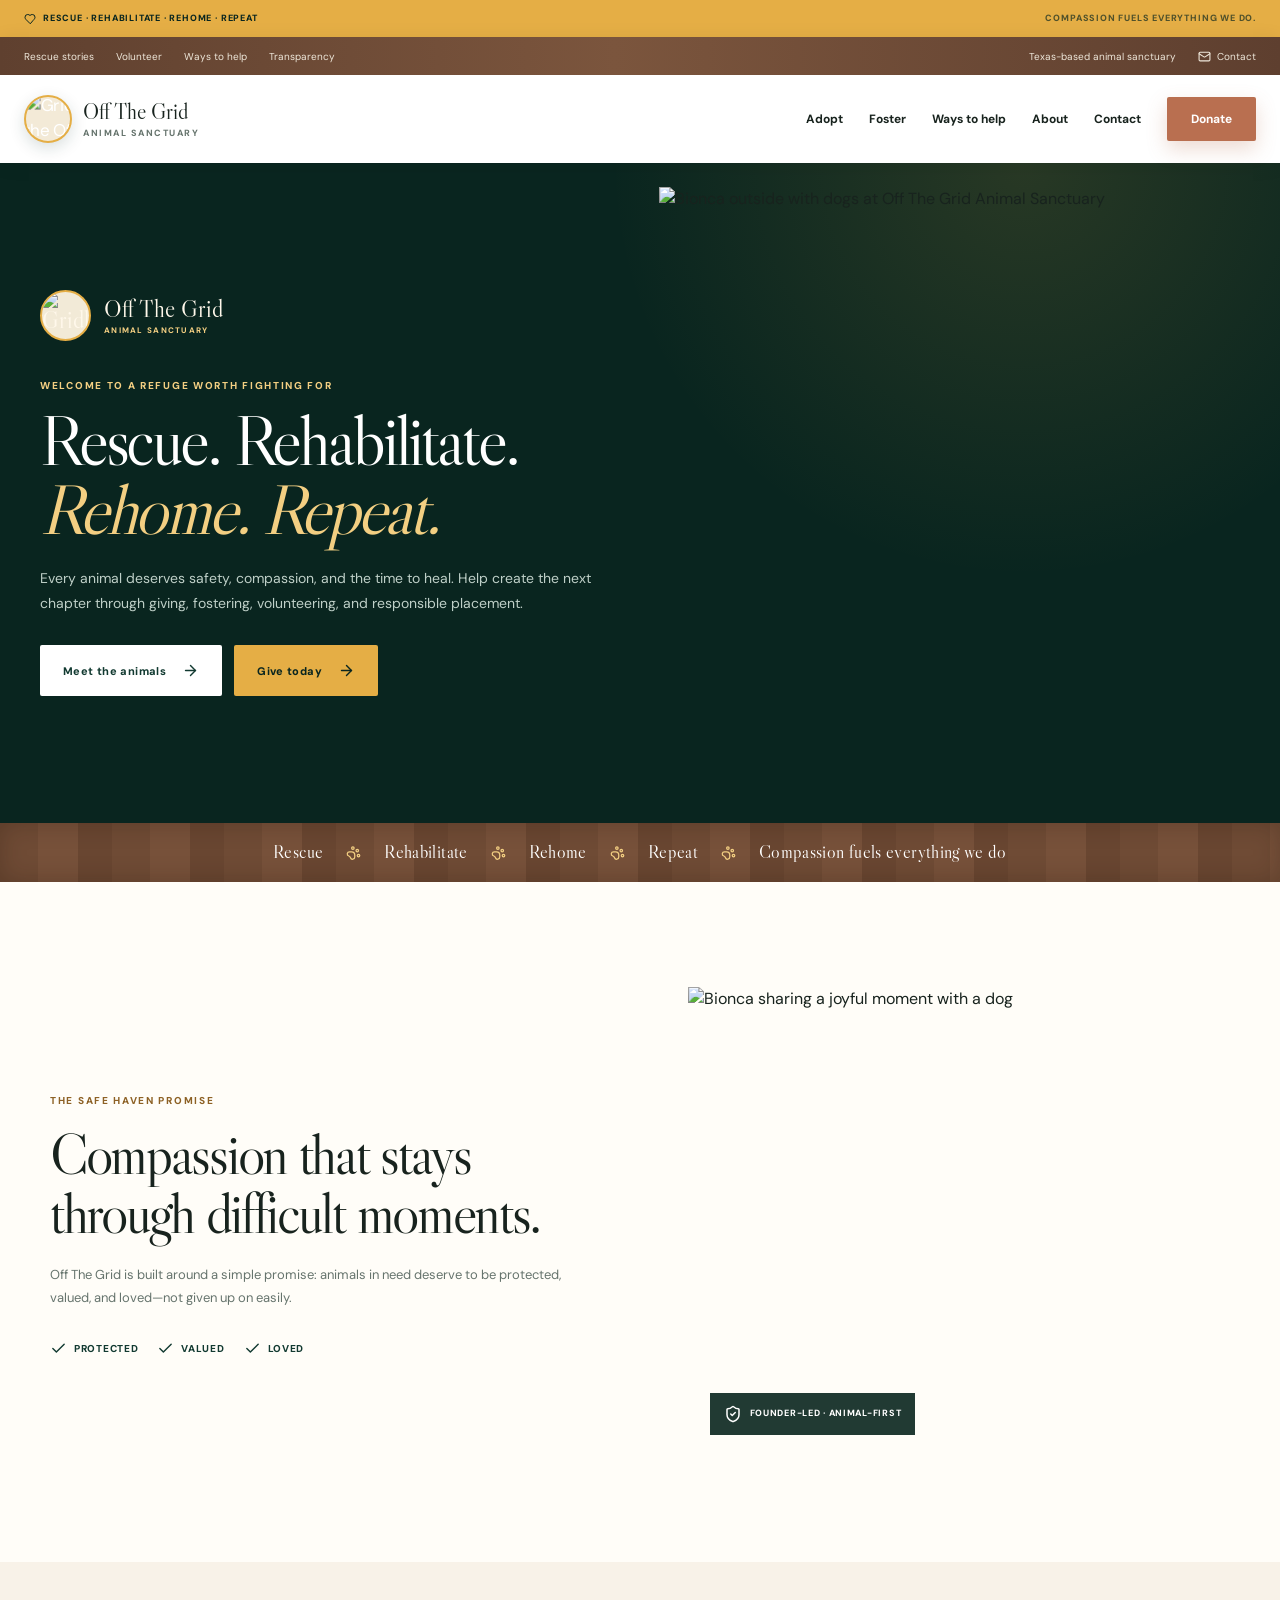
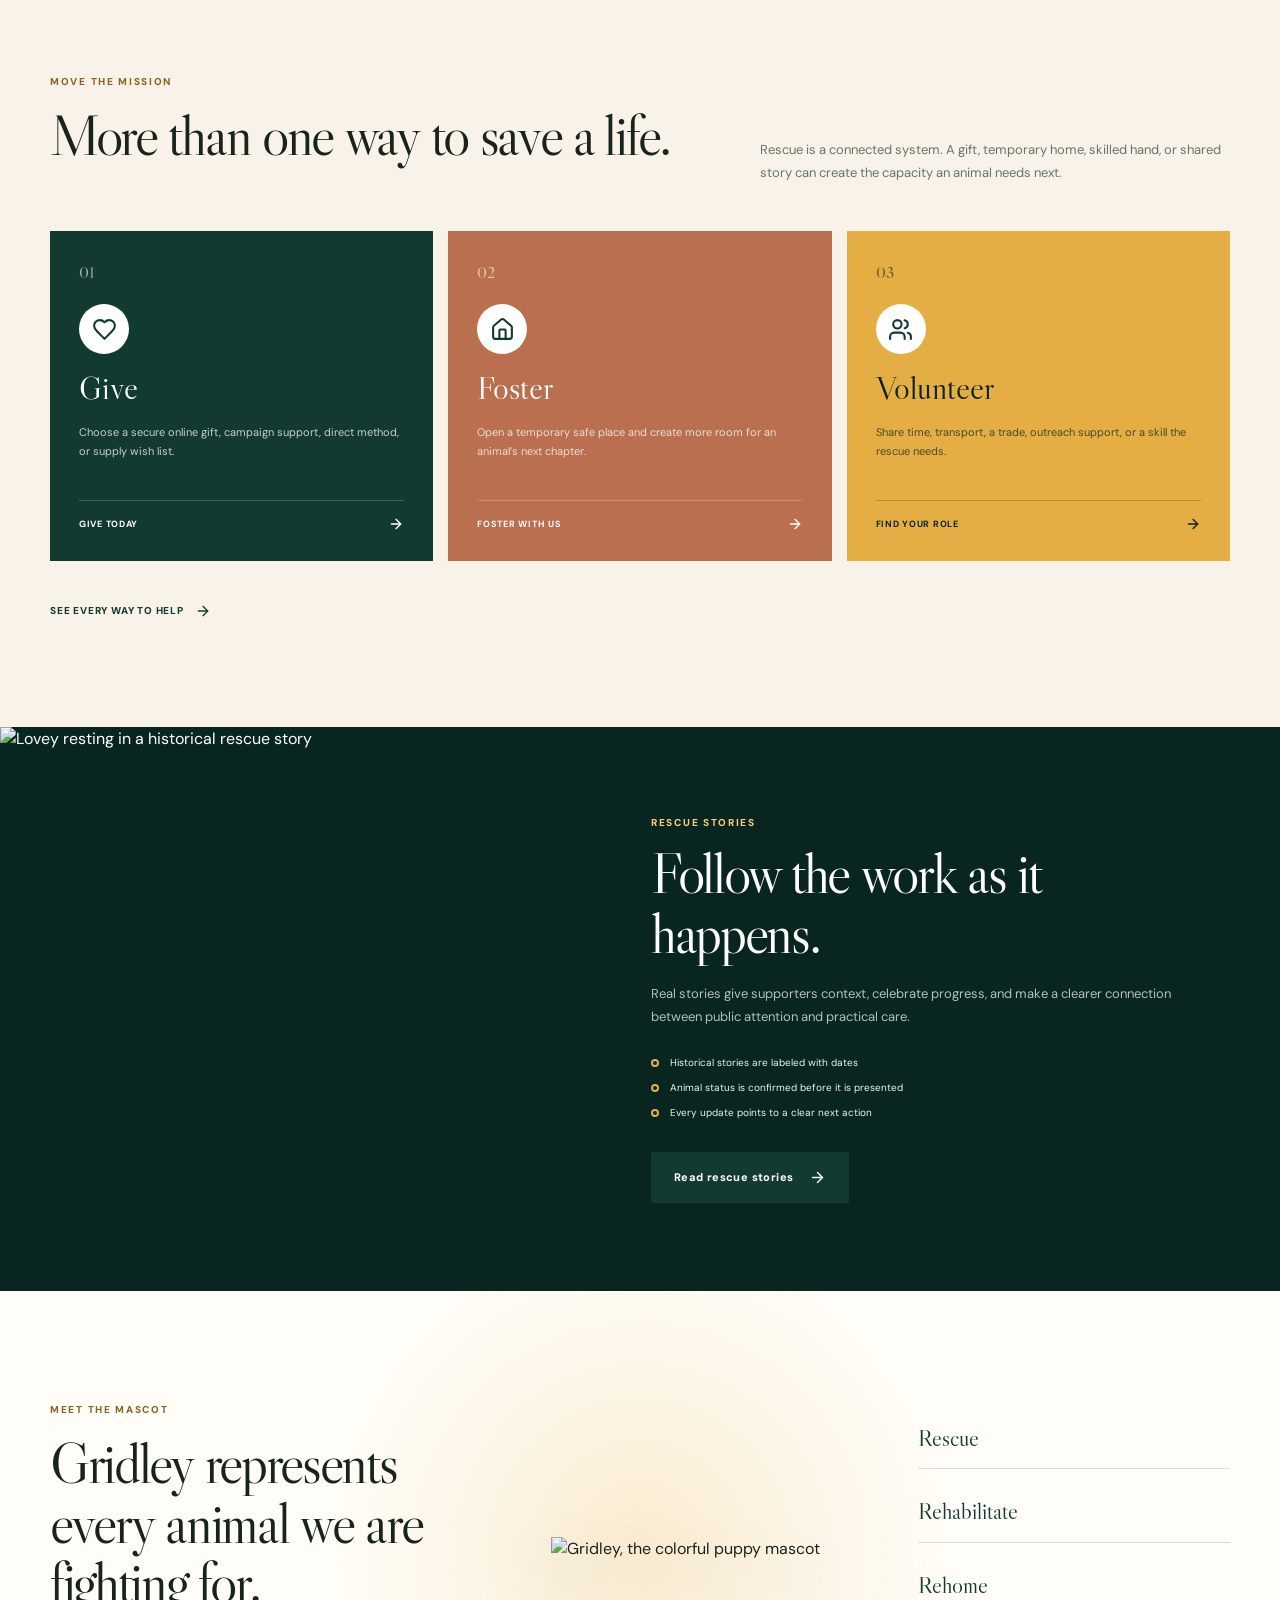
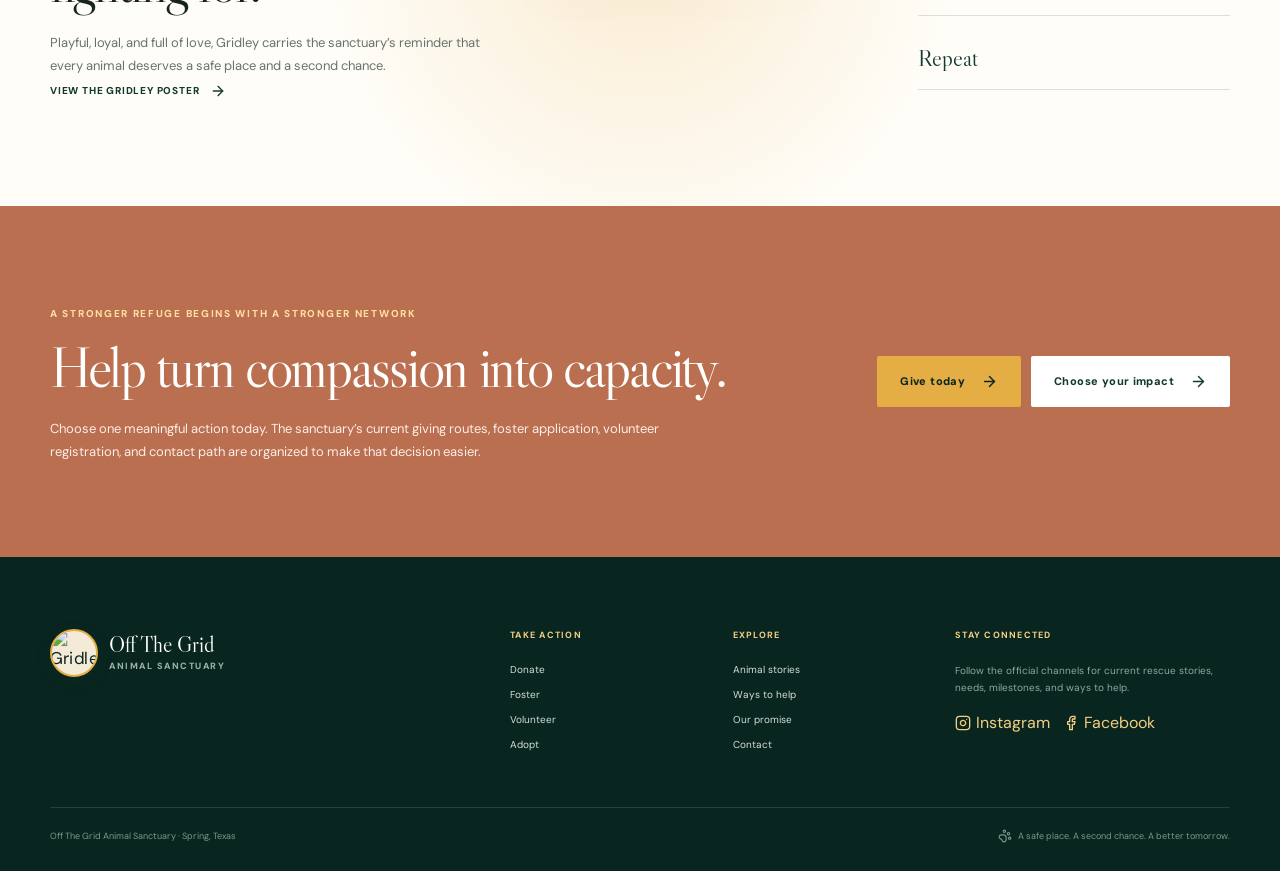
==== v2/about/index.html @ 84db1a3c "Expand sanctuary concept two into complete multi-page site" ====
<!doctype html>
<html lang="en">
  <head>
    <meta charset="UTF-8" />
    <meta name="viewport" content="width=device-width, initial-scale=1.0" />
    <meta name="theme-color" content="#123a31" />
    <meta name="robots" content="noindex, nofollow" />
    <meta name="description" content="Off The Grid Animal Sanctuary — rescue, rehabilitation, rehoming, and a safe refuge for animals in need." />
    <link rel="preconnect" href="https://fonts.googleapis.com" />
    <link rel="preconnect" href="https://fonts.gstatic.com" crossorigin />
    <title>Off The Grid Animal Sanctuary | Rescue, Rehabilitate, Rehome</title>
    <script type="module" crossorigin src="../assets/index-cVq07wOz.js"></script>
    <link rel="stylesheet" crossorigin href="../assets/index-FwcPyMbZ.css">
    <script src="/__manus__/debug-collector.js" defer></script>
  </head>
  <body>
    <script id="manus-runtime">window.__MANUS_HOST_DEV__ = false;
(function(){"use strict";var Mr={exports:{}},Kn={};/**
 * @license React
 * react-jsx-runtime.production.js
 *
 * Copyright (c) Meta Platforms, Inc. and affiliates.
 *
 * This source code is licensed under the MIT license found in the
 * LICENSE file in the root directory of this source tree.
 */var $c;function um(){if($c)return Kn;$c=1;var r=Symbol.for("react.transitional.element"),i=Symbol.for("react.fragment");function c(s,d,m){var x=null;if(m!==void 0&&(x=""+m),d.key!==void 0&&(x=""+d.key),"key"in d){m={};for(var R in d)R!=="key"&&(m[R]=d[R])}else m=d;return d=m.ref,{$$typeof:r,type:s,key:x,ref:d!==void 0?d:null,props:m}}return Kn.Fragment=i,Kn.jsx=c,Kn.jsxs=c,Kn}var Fc;function dm(){return Fc||(Fc=1,Mr.exports=um()),Mr.exports}var h=dm(),Ar={exports:{}},Pn={},Rr={exports:{}},Nr={};/**
 * @license React
 * scheduler.production.js
 *
 * Copyright (c) Meta Platforms, Inc. and affiliates.
 *
 * This source code is licensed under the MIT license found in the
 * LICENSE file in the root directory of this source tree.
 */var Ic;function fm(){return Ic||(Ic=1,function(r){function i(A,q){var B=A.length;A.push(q);t:for(;0<B;){var bt=B-1>>>1,p=A[bt];if(0<d(p,q))A[bt]=q,A[B]=p,B=bt;else break t}}function c(A){return A.length===0?null:A[0]}function s(A){if(A.length===0)return null;var q=A[0],B=A.pop();if(B!==q){A[0]=B;t:for(var bt=0,p=A.length,O=p>>>1;bt<O;){var X=2*(bt+1)-1,G=A[X],Z=X+1,st=A[Z];if(0>d(G,B))Z<p&&0>d(st,G)?(A[bt]=st,A[Z]=B,bt=Z):(A[bt]=G,A[X]=B,bt=X);else if(Z<p&&0>d(st,B))A[bt]=st,A[Z]=B,bt=Z;else break t}}return q}function d(A,q){var B=A.sortIndex-q.sortIndex;return B!==0?B:A.id-q.id}if(r.unstable_now=void 0,typeof performance=="object"&&typeof performance.now=="function"){var m=performance;r.unstable_now=function(){return m.now()}}else{var x=Date,R=x.now();r.unstable_now=function(){return x.now()-R}}var C=[],v=[],D=1,j=null,J=3,at=!1,$=!1,nt=!1,ct=!1,ht=typeof setTimeout=="function"?setTimeout:null,St=typeof clearTimeout=="function"?clearTimeout:null,_=typeof setImmediate<"u"?setImmediate:null;function Y(A){for(var q=c(v);q!==null;){if(q.callback===null)s(v);else if(q.startTime<=A)s(v),q.sortIndex=q.expirationTime,i(C,q);else break;q=c(v)}}function H(A){if(nt=!1,Y(A),!$)if(c(C)!==null)$=!0,it||(it=!0,Bt());else{var q=c(v);q!==null&&Mt(H,q.startTime-A)}}var it=!1,rt=-1,V=5,xt=-1;function Be(){return ct?!0:!(r.unstable_now()-xt<V)}function te(){if(ct=!1,it){var A=r.unstable_now();xt=A;var q=!0;try{t:{$=!1,nt&&(nt=!1,St(rt),rt=-1),at=!0;var B=J;try{e:{for(Y(A),j=c(C);j!==null&&!(j.expirationTime>A&&Be());){var bt=j.callback;if(typeof bt=="function"){j.callback=null,J=j.priorityLevel;var p=bt(j.expirationTime<=A);if(A=r.unstable_now(),typeof p=="function"){j.callback=p,Y(A),q=!0;break e}j===c(C)&&s(C),Y(A)}else s(C);j=c(C)}if(j!==null)q=!0;else{var O=c(v);O!==null&&Mt(H,O.startTime-A),q=!1}}break t}finally{j=null,J=B,at=!1}q=void 0}}finally{q?Bt():it=!1}}}var Bt;if(typeof _=="function")Bt=function(){_(te)};else if(typeof MessageChannel<"u"){var me=new MessageChannel,Se=me.port2;me.port1.onmessage=te,Bt=function(){Se.postMessage(null)}}else Bt=function(){ht(te,0)};function Mt(A,q){rt=ht(function(){A(r.unstable_now())},q)}r.unstable_IdlePriority=5,r.unstable_ImmediatePriority=1,r.unstable_LowPriority=4,r.unstable_NormalPriority=3,r.unstable_Profiling=null,r.unstable_UserBlockingPriority=2,r.unstable_cancelCallback=function(A){A.callback=null},r.unstable_forceFrameRate=function(A){0>A||125<A?console.error("forceFrameRate takes a positive int between 0 and 125, forcing frame rates higher than 125 fps is not supported"):V=0<A?Math.floor(1e3/A):5},r.unstable_getCurrentPriorityLevel=function(){return J},r.unstable_next=function(A){switch(J){case 1:case 2:case 3:var q=3;break;default:q=J}var B=J;J=q;try{return A()}finally{J=B}},r.unstable_requestPaint=function(){ct=!0},r.unstable_runWithPriority=function(A,q){switch(A){case 1:case 2:case 3:case 4:case 5:break;default:A=3}var B=J;J=A;try{return q()}finally{J=B}},r.unstable_scheduleCallback=function(A,q,B){var bt=r.unstable_now();switch(typeof B=="object"&&B!==null?(B=B.delay,B=typeof B=="number"&&0<B?bt+B:bt):B=bt,A){case 1:var p=-1;break;case 2:p=250;break;case 5:p=1073741823;break;case 4:p=1e4;break;default:p=5e3}return p=B+p,A={id:D++,callback:q,priorityLevel:A,startTime:B,expirationTime:p,sortIndex:-1},B>bt?(A.sortIndex=B,i(v,A),c(C)===null&&A===c(v)&&(nt?(St(rt),rt=-1):nt=!0,Mt(H,B-bt))):(A.sortIndex=p,i(C,A),$||at||($=!0,it||(it=!0,Bt()))),A},r.unstable_shouldYield=Be,r.unstable_wrapCallback=function(A){var q=J;return function(){var B=J;J=q;try{return A.apply(this,arguments)}finally{J=B}}}}(Nr)),Nr}var tu;function hm(){return tu||(tu=1,Rr.exports=fm()),Rr.exports}var zr={exports:{}},ut={};/**
 * @license React
 * react.production.js
 *
 * Copyright (c) Meta Platforms, Inc. and affiliates.
 *
 * This source code is licensed under the MIT license found in the
 * LICENSE file in the root directory of this source tree.
 */var eu;function mm(){if(eu)return ut;eu=1;var r=Symbol.for("react.transitional.element"),i=Symbol.for("react.portal"),c=Symbol.for("react.fragment"),s=Symbol.for("react.strict_mode"),d=Symbol.for("react.profiler"),m=Symbol.for("react.consumer"),x=Symbol.for("react.context"),R=Symbol.for("react.forward_ref"),C=Symbol.for("react.suspense"),v=Symbol.for("react.memo"),D=Symbol.for("react.lazy"),j=Symbol.iterator;function J(p){return p===null||typeof p!="object"?null:(p=j&&p[j]||p["@@iterator"],typeof p=="function"?p:null)}var at={isMounted:function(){return!1},enqueueForceUpdate:function(){},enqueueReplaceState:function(){},enqueueSetState:function(){}},$=Object.assign,nt={};function ct(p,O,X){this.props=p,this.context=O,this.refs=nt,this.updater=X||at}ct.prototype.isReactComponent={},ct.prototype.setState=function(p,O){if(typeof p!="object"&&typeof p!="function"&&p!=null)throw Error("takes an object of state variables to update or a function which returns an object of state variables.");this.updater.enqueueSetState(this,p,O,"setState")},ct.prototype.forceUpdate=function(p){this.updater.enqueueForceUpdate(this,p,"forceUpdate")};function ht(){}ht.prototype=ct.prototype;function St(p,O,X){this.props=p,this.context=O,this.refs=nt,this.updater=X||at}var _=St.prototype=new ht;_.constructor=St,$(_,ct.prototype),_.isPureReactComponent=!0;var Y=Array.isArray,H={H:null,A:null,T:null,S:null,V:null},it=Object.prototype.hasOwnProperty;function rt(p,O,X,G,Z,st){return X=st.ref,{$$typeof:r,type:p,key:O,ref:X!==void 0?X:null,props:st}}function V(p,O){return rt(p.type,O,void 0,void 0,void 0,p.props)}function xt(p){return typeof p=="object"&&p!==null&&p.$$typeof===r}function Be(p){var O={"=":"=0",":":"=2"};return"$"+p.replace(/[=:]/g,function(X){return O[X]})}var te=/\/+/g;function Bt(p,O){return typeof p=="object"&&p!==null&&p.key!=null?Be(""+p.key):O.toString(36)}function me(){}function Se(p){switch(p.status){case"fulfilled":return p.value;case"rejected":throw p.reason;default:switch(typeof p.status=="string"?p.then(me,me):(p.status="pending",p.then(function(O){p.status==="pending"&&(p.status="fulfilled",p.value=O)},function(O){p.status==="pending"&&(p.status="rejected",p.reason=O)})),p.status){case"fulfilled":return p.value;case"rejected":throw p.reason}}throw p}function Mt(p,O,X,G,Z){var st=typeof p;(st==="undefined"||st==="boolean")&&(p=null);var I=!1;if(p===null)I=!0;else switch(st){case"bigint":case"string":case"number":I=!0;break;case"object":switch(p.$$typeof){case r:case i:I=!0;break;case D:return I=p._init,Mt(I(p._payload),O,X,G,Z)}}if(I)return Z=Z(p),I=G===""?"."+Bt(p,0):G,Y(Z)?(X="",I!=null&&(X=I.replace(te,"$&/")+"/"),Mt(Z,O,X,"",function(Jt){return Jt})):Z!=null&&(xt(Z)&&(Z=V(Z,X+(Z.key==null||p&&p.key===Z.key?"":(""+Z.key).replace(te,"$&/")+"/")+I)),O.push(Z)),1;I=0;var gt=G===""?".":G+":";if(Y(p))for(var Tt=0;Tt<p.length;Tt++)G=p[Tt],st=gt+Bt(G,Tt),I+=Mt(G,O,X,st,Z);else if(Tt=J(p),typeof Tt=="function")for(p=Tt.call(p),Tt=0;!(G=p.next()).done;)G=G.value,st=gt+Bt(G,Tt++),I+=Mt(G,O,X,st,Z);else if(st==="object"){if(typeof p.then=="function")return Mt(Se(p),O,X,G,Z);throw O=String(p),Error("Objects are not valid as a React child (found: "+(O==="[object Object]"?"object with keys {"+Object.keys(p).join(", ")+"}":O)+"). If you meant to render a collection of children, use an array instead.")}return I}function A(p,O,X){if(p==null)return p;var G=[],Z=0;return Mt(p,G,"","",function(st){return O.call(X,st,Z++)}),G}function q(p){if(p._status===-1){var O=p._result;O=O(),O.then(function(X){(p._status===0||p._status===-1)&&(p._status=1,p._result=X)},function(X){(p._status===0||p._status===-1)&&(p._status=2,p._result=X)}),p._status===-1&&(p._status=0,p._result=O)}if(p._status===1)return p._result.default;throw p._result}var B=typeof reportError=="function"?reportError:function(p){if(typeof window=="object"&&typeof window.ErrorEvent=="function"){var O=new window.ErrorEvent("error",{bubbles:!0,cancelable:!0,message:typeof p=="object"&&p!==null&&typeof p.message=="string"?String(p.message):String(p),error:p});if(!window.dispatchEvent(O))return}else if(typeof process=="object"&&typeof process.emit=="function"){process.emit("uncaughtException",p);return}console.error(p)};function bt(){}return ut.Children={map:A,forEach:function(p,O,X){A(p,function(){O.apply(this,arguments)},X)},count:function(p){var O=0;return A(p,function(){O++}),O},toArray:function(p){return A(p,function(O){return O})||[]},only:function(p){if(!xt(p))throw Error("React.Children.only expected to receive a single React element child.");return p}},ut.Component=ct,ut.Fragment=c,ut.Profiler=d,ut.PureComponent=St,ut.StrictMode=s,ut.Suspense=C,ut.__CLIENT_INTERNALS_DO_NOT_USE_OR_WARN_USERS_THEY_CANNOT_UPGRADE=H,ut.__COMPILER_RUNTIME={__proto__:null,c:function(p){return H.H.useMemoCache(p)}},ut.cache=function(p){return function(){return p.apply(null,arguments)}},ut.cloneElement=function(p,O,X){if(p==null)throw Error("The argument must be a React element, but you passed "+p+".");var G=$({},p.props),Z=p.key,st=void 0;if(O!=null)for(I in O.ref!==void 0&&(st=void 0),O.key!==void 0&&(Z=""+O.key),O)!it.call(O,I)||I==="key"||I==="__self"||I==="__source"||I==="ref"&&O.ref===void 0||(G[I]=O[I]);var I=arguments.length-2;if(I===1)G.children=X;else if(1<I){for(var gt=Array(I),Tt=0;Tt<I;Tt++)gt[Tt]=arguments[Tt+2];G.children=gt}return rt(p.type,Z,void 0,void 0,st,G)},ut.createContext=function(p){return p={$$typeof:x,_currentValue:p,_currentValue2:p,_threadCount:0,Provider:null,Consumer:null},p.Provider=p,p.Consumer={$$typeof:m,_context:p},p},ut.createElement=function(p,O,X){var G,Z={},st=null;if(O!=null)for(G in O.key!==void 0&&(st=""+O.key),O)it.call(O,G)&&G!=="key"&&G!=="__self"&&G!=="__source"&&(Z[G]=O[G]);var I=arguments.length-2;if(I===1)Z.children=X;else if(1<I){for(var gt=Array(I),Tt=0;Tt<I;Tt++)gt[Tt]=arguments[Tt+2];Z.children=gt}if(p&&p.defaultProps)for(G in I=p.defaultProps,I)Z[G]===void 0&&(Z[G]=I[G]);return rt(p,st,void 0,void 0,null,Z)},ut.createRef=function(){return{current:null}},ut.forwardRef=function(p){return{$$typeof:R,render:p}},ut.isValidElement=xt,ut.lazy=function(p){return{$$typeof:D,_payload:{_status:-1,_result:p},_init:q}},ut.memo=function(p,O){return{$$typeof:v,type:p,compare:O===void 0?null:O}},ut.startTransition=function(p){var O=H.T,X={};H.T=X;try{var G=p(),Z=H.S;Z!==null&&Z(X,G),typeof G=="object"&&G!==null&&typeof G.then=="function"&&G.then(bt,B)}catch(st){B(st)}finally{H.T=O}},ut.unstable_useCacheRefresh=function(){return H.H.useCacheRefresh()},ut.use=function(p){return H.H.use(p)},ut.useActionState=function(p,O,X){return H.H.useActionState(p,O,X)},ut.useCallback=function(p,O){return H.H.useCallback(p,O)},ut.useContext=function(p){return H.H.useContext(p)},ut.useDebugValue=function(){},ut.useDeferredValue=function(p,O){return H.H.useDeferredValue(p,O)},ut.useEffect=function(p,O,X){var G=H.H;if(typeof X=="function")throw Error("useEffect CRUD overload is not enabled in this build of React.");return G.useEffect(p,O)},ut.useId=function(){return H.H.useId()},ut.useImperativeHandle=function(p,O,X){return H.H.useImperativeHandle(p,O,X)},ut.useInsertionEffect=function(p,O){return H.H.useInsertionEffect(p,O)},ut.useLayoutEffect=function(p,O){return H.H.useLayoutEffect(p,O)},ut.useMemo=function(p,O){return H.H.useMemo(p,O)},ut.useOptimistic=function(p,O){return H.H.useOptimistic(p,O)},ut.useReducer=function(p,O,X){return H.H.useReducer(p,O,X)},ut.useRef=function(p){return H.H.useRef(p)},ut.useState=function(p){return H.H.useState(p)},ut.useSyncExternalStore=function(p,O,X){return H.H.useSyncExternalStore(p,O,X)},ut.useTransition=function(){return H.H.useTransition()},ut.version="19.1.1",ut}var lu;function _r(){return lu||(lu=1,zr.exports=mm()),zr.exports}var kr={exports:{}},he={};/**
 * @license React
 * react-dom.production.js
 *
 * Copyright (c) Meta Platforms, Inc. and affiliates.
 *
 * This source code is licensed under the MIT license found in the
 * LICENSE file in the root directory of this source tree.
 */var au;function gm(){if(au)return he;au=1;var r=_r();function i(C){var v="https://react.dev/errors/"+C;if(1<arguments.length){v+="?args[]="+encodeURIComponent(arguments[1]);for(var D=2;D<arguments.length;D++)v+="&args[]="+encodeURIComponent(arguments[D])}return"Minified React error #"+C+"; visit "+v+" for the full message or use the non-minified dev environment for full errors and additional helpful warnings."}function c(){}var s={d:{f:c,r:function(){throw Error(i(522))},D:c,C:c,L:c,m:c,X:c,S:c,M:c},p:0,findDOMNode:null},d=Symbol.for("react.portal");function m(C,v,D){var j=3<arguments.length&&arguments[3]!==void 0?arguments[3]:null;return{$$typeof:d,key:j==null?null:""+j,children:C,containerInfo:v,implementation:D}}var x=r.__CLIENT_INTERNALS_DO_NOT_USE_OR_WARN_USERS_THEY_CANNOT_UPGRADE;function R(C,v){if(C==="font")return"";if(typeof v=="string")return v==="use-credentials"?v:""}return he.__DOM_INTERNALS_DO_NOT_USE_OR_WARN_USERS_THEY_CANNOT_UPGRADE=s,he.createPortal=function(C,v){var D=2<arguments.length&&arguments[2]!==void 0?arguments[2]:null;if(!v||v.nodeType!==1&&v.nodeType!==9&&v.nodeType!==11)throw Error(i(299));return m(C,v,null,D)},he.flushSync=function(C){var v=x.T,D=s.p;try{if(x.T=null,s.p=2,C)return C()}finally{x.T=v,s.p=D,s.d.f()}},he.preconnect=function(C,v){typeof C=="string"&&(v?(v=v.crossOrigin,v=typeof v=="string"?v==="use-credentials"?v:"":void 0):v=null,s.d.C(C,v))},he.prefetchDNS=function(C){typeof C=="string"&&s.d.D(C)},he.preinit=function(C,v){if(typeof C=="string"&&v&&typeof v.as=="string"){var D=v.as,j=R(D,v.crossOrigin),J=typeof v.integrity=="string"?v.integrity:void 0,at=typeof v.fetchPriority=="string"?v.fetchPriority:void 0;D==="style"?s.d.S(C,typeof v.precedence=="string"?v.precedence:void 0,{crossOrigin:j,integrity:J,fetchPriority:at}):D==="script"&&s.d.X(C,{crossOrigin:j,integrity:J,fetchPriority:at,nonce:typeof v.nonce=="string"?v.nonce:void 0})}},he.preinitModule=function(C,v){if(typeof C=="string")if(typeof v=="object"&&v!==null){if(v.as==null||v.as==="script"){var D=R(v.as,v.crossOrigin);s.d.M(C,{crossOrigin:D,integrity:typeof v.integrity=="string"?v.integrity:void 0,nonce:typeof v.nonce=="string"?v.nonce:void 0})}}else v==null&&s.d.M(C)},he.preload=function(C,v){if(typeof C=="string"&&typeof v=="object"&&v!==null&&typeof v.as=="string"){var D=v.as,j=R(D,v.crossOrigin);s.d.L(C,D,{crossOrigin:j,integrity:typeof v.integrity=="string"?v.integrity:void 0,nonce:typeof v.nonce=="string"?v.nonce:void 0,type:typeof v.type=="string"?v.type:void 0,fetchPriority:typeof v.fetchPriority=="string"?v.fetchPriority:void 0,referrerPolicy:typeof v.referrerPolicy=="string"?v.referrerPolicy:void 0,imageSrcSet:typeof v.imageSrcSet=="string"?v.imageSrcSet:void 0,imageSizes:typeof v.imageSizes=="string"?v.imageSizes:void 0,media:typeof v.media=="string"?v.media:void 0})}},he.preloadModule=function(C,v){if(typeof C=="string")if(v){var D=R(v.as,v.crossOrigin);s.d.m(C,{as:typeof v.as=="string"&&v.as!=="script"?v.as:void 0,crossOrigin:D,integrity:typeof v.integrity=="string"?v.integrity:void 0})}else s.d.m(C)},he.requestFormReset=function(C){s.d.r(C)},he.unstable_batchedUpdates=function(C,v){return C(v)},he.useFormState=function(C,v,D){return x.H.useFormState(C,v,D)},he.useFormStatus=function(){return x.H.useHostTransitionStatus()},he.version="19.1.1",he}var nu;function pm(){if(nu)return kr.exports;nu=1;function r(){if(!(typeof __REACT_DEVTOOLS_GLOBAL_HOOK__>"u"||typeof __REACT_DEVTOOLS_GLOBAL_HOOK__.checkDCE!="function"))try{__REACT_DEVTOOLS_GLOBAL_HOOK__.checkDCE(r)}catch(i){console.error(i)}}return r(),kr.exports=gm(),kr.exports}/**
 * @license React
 * react-dom-client.production.js
 *
 * Copyright (c) Meta Platforms, Inc. and affiliates.
 *
 * This source code is licensed under the MIT license found in the
 * LICENSE file in the root directory of this source tree.
 */var ou;function ym(){if(ou)return Pn;ou=1;var r=hm(),i=_r(),c=pm();function s(t){var e="https://react.dev/errors/"+t;if(1<arguments.length){e+="?args[]="+encodeURIComponent(arguments[1]);for(var l=2;l<arguments.length;l++)e+="&args[]="+encodeURIComponent(arguments[l])}return"Minified React error #"+t+"; visit "+e+" for the full message or use the non-minified dev environment for full errors and additional helpful warnings."}function d(t){return!(!t||t.nodeType!==1&&t.nodeType!==9&&t.nodeType!==11)}function m(t){var e=t,l=t;if(t.alternate)for(;e.return;)e=e.return;else{t=e;do e=t,(e.flags&4098)!==0&&(l=e.return),t=e.return;while(t)}return e.tag===3?l:null}function x(t){if(t.tag===13){var e=t.memoizedState;if(e===null&&(t=t.alternate,t!==null&&(e=t.memoizedState)),e!==null)return e.dehydrated}return null}function R(t){if(m(t)!==t)throw Error(s(188))}function C(t){var e=t.alternate;if(!e){if(e=m(t),e===null)throw Error(s(188));return e!==t?null:t}for(var l=t,a=e;;){var n=l.return;if(n===null)break;var o=n.alternate;if(o===null){if(a=n.return,a!==null){l=a;continue}break}if(n.child===o.child){for(o=n.child;o;){if(o===l)return R(n),t;if(o===a)return R(n),e;o=o.sibling}throw Error(s(188))}if(l.return!==a.return)l=n,a=o;else{for(var u=!1,f=n.child;f;){if(f===l){u=!0,l=n,a=o;break}if(f===a){u=!0,a=n,l=o;break}f=f.sibling}if(!u){for(f=o.child;f;){if(f===l){u=!0,l=o,a=n;break}if(f===a){u=!0,a=o,l=n;break}f=f.sibling}if(!u)throw Error(s(189))}}if(l.alternate!==a)throw Error(s(190))}if(l.tag!==3)throw Error(s(188));return l.stateNode.current===l?t:e}function v(t){var e=t.tag;if(e===5||e===26||e===27||e===6)return t;for(t=t.child;t!==null;){if(e=v(t),e!==null)return e;t=t.sibling}return null}var D=Object.assign,j=Symbol.for("react.element"),J=Symbol.for("react.transitional.element"),at=Symbol.for("react.portal"),$=Symbol.for("react.fragment"),nt=Symbol.for("react.strict_mode"),ct=Symbol.for("react.profiler"),ht=Symbol.for("react.provider"),St=Symbol.for("react.consumer"),_=Symbol.for("react.context"),Y=Symbol.for("react.forward_ref"),H=Symbol.for("react.suspense"),it=Symbol.for("react.suspense_list"),rt=Symbol.for("react.memo"),V=Symbol.for("react.lazy"),xt=Symbol.for("react.activity"),Be=Symbol.for("react.memo_cache_sentinel"),te=Symbol.iterator;function Bt(t){return t===null||typeof t!="object"?null:(t=te&&t[te]||t["@@iterator"],typeof t=="function"?t:null)}var me=Symbol.for("react.client.reference");function Se(t){if(t==null)return null;if(typeof t=="function")return t.$$typeof===me?null:t.displayName||t.name||null;if(typeof t=="string")return t;switch(t){case $:return"Fragment";case ct:return"Profiler";case nt:return"StrictMode";case H:return"Suspense";case it:return"SuspenseList";case xt:return"Activity"}if(typeof t=="object")switch(t.$$typeof){case at:return"Portal";case _:return(t.displayName||"Context")+".Provider";case St:return(t._context.displayName||"Context")+".Consumer";case Y:var e=t.render;return t=t.displayName,t||(t=e.displayName||e.name||"",t=t!==""?"ForwardRef("+t+")":"ForwardRef"),t;case rt:return e=t.displayName||null,e!==null?e:Se(t.type)||"Memo";case V:e=t._payload,t=t._init;try{return Se(t(e))}catch{}}return null}var Mt=Array.isArray,A=i.__CLIENT_INTERNALS_DO_NOT_USE_OR_WARN_USERS_THEY_CANNOT_UPGRADE,q=c.__DOM_INTERNALS_DO_NOT_USE_OR_WARN_USERS_THEY_CANNOT_UPGRADE,B={pending:!1,data:null,method:null,action:null},bt=[],p=-1;function O(t){return{current:t}}function X(t){0>p||(t.current=bt[p],bt[p]=null,p--)}function G(t,e){p++,bt[p]=t.current,t.current=e}var Z=O(null),st=O(null),I=O(null),gt=O(null);function Tt(t,e){switch(G(I,e),G(st,t),G(Z,null),e.nodeType){case 9:case 11:t=(t=e.documentElement)&&(t=t.namespaceURI)?Hh(t):0;break;default:if(t=e.tagName,e=e.namespaceURI)e=Hh(e),t=Uh(e,t);else switch(t){case"svg":t=1;break;case"math":t=2;break;default:t=0}}X(Z),G(Z,t)}function Jt(){X(Z),X(st),X(I)}function Ke(t){t.memoizedState!==null&&G(gt,t);var e=Z.current,l=Uh(e,t.type);e!==l&&(G(st,t),G(Z,l))}function Ce(t){st.current===t&&(X(Z),X(st)),gt.current===t&&(X(gt),Wo._currentValue=B)}var Pe=Object.prototype.hasOwnProperty,yl=r.unstable_scheduleCallback,sn=r.unstable_cancelCallback,Ca=r.unstable_shouldYield,ri=r.unstable_requestPaint,ge=r.unstable_now,si=r.unstable_getCurrentPriorityLevel,Ul=r.unstable_ImmediatePriority,Fn=r.unstable_UserBlockingPriority,nl=r.unstable_NormalPriority,ci=r.unstable_LowPriority,Gl=r.unstable_IdlePriority,ui=r.log,Ea=r.unstable_setDisableYieldValue,ql=null,Wt=null;function Je(t){if(typeof ui=="function"&&Ea(t),Wt&&typeof Wt.setStrictMode=="function")try{Wt.setStrictMode(ql,t)}catch{}}var $t=Math.clz32?Math.clz32:fi,di=Math.log,Ta=Math.LN2;function fi(t){return t>>>=0,t===0?32:31-(di(t)/Ta|0)|0}var L=256,cn=4194304;function vl(t){var e=t&42;if(e!==0)return e;switch(t&-t){case 1:return 1;case 2:return 2;case 4:return 4;case 8:return 8;case 16:return 16;case 32:return 32;case 64:return 64;case 128:return 128;case 256:case 512:case 1024:case 2048:case 4096:case 8192:case 16384:case 32768:case 65536:case 131072:case 262144:case 524288:case 1048576:case 2097152:return t&4194048;case 4194304:case 8388608:case 16777216:case 33554432:return t&62914560;case 67108864:return 67108864;case 134217728:return 134217728;case 268435456:return 268435456;case 536870912:return 536870912;case 1073741824:return 0;default:return t}}function un(t,e,l){var a=t.pendingLanes;if(a===0)return 0;var n=0,o=t.suspendedLanes,u=t.pingedLanes;t=t.warmLanes;var f=a&134217727;return f!==0?(a=f&~o,a!==0?n=vl(a):(u&=f,u!==0?n=vl(u):l||(l=f&~t,l!==0&&(n=vl(l))))):(f=a&~o,f!==0?n=vl(f):u!==0?n=vl(u):l||(l=a&~t,l!==0&&(n=vl(l)))),n===0?0:e!==0&&e!==n&&(e&o)===0&&(o=n&-n,l=e&-e,o>=l||o===32&&(l&4194048)!==0)?e:n}function Dt(t,e){return(t.pendingLanes&~(t.suspendedLanes&~t.pingedLanes)&e)===0}function In(t,e){switch(t){case 1:case 2:case 4:case 8:case 64:return e+250;case 16:case 32:case 128:case 256:case 512:case 1024:case 2048:case 4096:case 8192:case 16384:case 32768:case 65536:case 131072:case 262144:case 524288:case 1048576:case 2097152:return e+5e3;case 4194304:case 8388608:case 16777216:case 33554432:return-1;case 67108864:case 134217728:case 268435456:case 536870912:case 1073741824:return-1;default:return-1}}function to(){var t=L;return L<<=1,(L&4194048)===0&&(L=256),t}function hi(){var t=cn;return cn<<=1,(cn&62914560)===0&&(cn=4194304),t}function eo(t){for(var e=[],l=0;31>l;l++)e.push(t);return e}function Da(t,e){t.pendingLanes|=e,e!==268435456&&(t.suspendedLanes=0,t.pingedLanes=0,t.warmLanes=0)}function Ir(t,e,l,a,n,o){var u=t.pendingLanes;t.pendingLanes=l,t.suspendedLanes=0,t.pingedLanes=0,t.warmLanes=0,t.expiredLanes&=l,t.entangledLanes&=l,t.errorRecoveryDisabledLanes&=l,t.shellSuspendCounter=0;var f=t.entanglements,g=t.expirationTimes,S=t.hiddenUpdates;for(l=u&~l;0<l;){var N=31-$t(l),k=1<<N;f[N]=0,g[N]=-1;var E=S[N];if(E!==null)for(S[N]=null,N=0;N<E.length;N++){var T=E[N];T!==null&&(T.lane&=-536870913)}l&=~k}a!==0&&mi(t,a,0),o!==0&&n===0&&t.tag!==0&&(t.suspendedLanes|=o&~(u&~e))}function mi(t,e,l){t.pendingLanes|=e,t.suspendedLanes&=~e;var a=31-$t(e);t.entangledLanes|=e,t.entanglements[a]=t.entanglements[a]|1073741824|l&4194090}function gi(t,e){var l=t.entangledLanes|=e;for(t=t.entanglements;l;){var a=31-$t(l),n=1<<a;n&e|t[a]&e&&(t[a]|=e),l&=~n}}function lo(t){switch(t){case 2:t=1;break;case 8:t=4;break;case 32:t=16;break;case 256:case 512:case 1024:case 2048:case 4096:case 8192:case 16384:case 32768:case 65536:case 131072:case 262144:case 524288:case 1048576:case 2097152:case 4194304:case 8388608:case 16777216:case 33554432:t=128;break;case 268435456:t=134217728;break;default:t=0}return t}function ao(t){return t&=-t,2<t?8<t?(t&134217727)!==0?32:268435456:8:2}function pi(){var t=q.p;return t!==0?t:(t=window.event,t===void 0?32:nm(t.type))}function ts(t,e){var l=q.p;try{return q.p=t,e()}finally{q.p=l}}var ol=Math.random().toString(36).slice(2),ee="__reactFiber$"+ol,pe="__reactProps$"+ol,Yl="__reactContainer$"+ol,no="__reactEvents$"+ol,es="__reactListeners$"+ol,ls="__reactHandles$"+ol,yi="__reactResources$"+ol,Ma="__reactMarker$"+ol;function oo(t){delete t[ee],delete t[pe],delete t[no],delete t[es],delete t[ls]}function Vl(t){var e=t[ee];if(e)return e;for(var l=t.parentNode;l;){if(e=l[Yl]||l[ee]){if(l=e.alternate,e.child!==null||l!==null&&l.child!==null)for(t=Vh(t);t!==null;){if(l=t[ee])return l;t=Vh(t)}return e}t=l,l=t.parentNode}return null}function Xl(t){if(t=t[ee]||t[Yl]){var e=t.tag;if(e===5||e===6||e===13||e===26||e===27||e===3)return t}return null}function Aa(t){var e=t.tag;if(e===5||e===26||e===27||e===6)return t.stateNode;throw Error(s(33))}function Zl(t){var e=t[yi];return e||(e=t[yi]={hoistableStyles:new Map,hoistableScripts:new Map}),e}function Vt(t){t[Ma]=!0}var vi=new Set,bi={};function bl(t,e){We(t,e),We(t+"Capture",e)}function We(t,e){for(bi[t]=e,t=0;t<e.length;t++)vi.add(e[t])}var as=RegExp("^[:A-Z_a-z\\u00C0-\\u00D6\\u00D8-\\u00F6\\u00F8-\\u02FF\\u0370-\\u037D\\u037F-\\u1FFF\\u200C-\\u200D\\u2070-\\u218F\\u2C00-\\u2FEF\\u3001-\\uD7FF\\uF900-\\uFDCF\\uFDF0-\\uFFFD][:A-Z_a-z\\u00C0-\\u00D6\\u00D8-\\u00F6\\u00F8-\\u02FF\\u0370-\\u037D\\u037F-\\u1FFF\\u200C-\\u200D\\u2070-\\u218F\\u2C00-\\u2FEF\\u3001-\\uD7FF\\uF900-\\uFDCF\\uFDF0-\\uFFFD\\-.0-9\\u00B7\\u0300-\\u036F\\u203F-\\u2040]*$"),xi={},wi={};function Ra(t){return Pe.call(wi,t)?!0:Pe.call(xi,t)?!1:as.test(t)?wi[t]=!0:(xi[t]=!0,!1)}function M(t,e,l){if(Ra(e))if(l===null)t.removeAttribute(e);else{switch(typeof l){case"undefined":case"function":case"symbol":t.removeAttribute(e);return;case"boolean":var a=e.toLowerCase().slice(0,5);if(a!=="data-"&&a!=="aria-"){t.removeAttribute(e);return}}t.setAttribute(e,""+l)}}function tt(t,e,l){if(l===null)t.removeAttribute(e);else{switch(typeof l){case"undefined":case"function":case"symbol":case"boolean":t.removeAttribute(e);return}t.setAttribute(e,""+l)}}function Ot(t,e,l,a){if(a===null)t.removeAttribute(l);else{switch(typeof a){case"undefined":case"function":case"symbol":case"boolean":t.removeAttribute(l);return}t.setAttributeNS(e,l,""+a)}}var le,Ee;function ae(t){if(le===void 0)try{throw Error()}catch(l){var e=l.stack.trim().match(/\n( *(at )?)/);le=e&&e[1]||"",Ee=-1<l.stack.indexOf(`
    at`)?" (<anonymous>)":-1<l.stack.indexOf("@")?"@unknown:0:0":""}return`
`+le+t+Ee}var Le=!1;function He(t,e){if(!t||Le)return"";Le=!0;var l=Error.prepareStackTrace;Error.prepareStackTrace=void 0;try{var a={DetermineComponentFrameRoot:function(){try{if(e){var k=function(){throw Error()};if(Object.defineProperty(k.prototype,"props",{set:function(){throw Error()}}),typeof Reflect=="object"&&Reflect.construct){try{Reflect.construct(k,[])}catch(T){var E=T}Reflect.construct(t,[],k)}else{try{k.call()}catch(T){E=T}t.call(k.prototype)}}else{try{throw Error()}catch(T){E=T}(k=t())&&typeof k.catch=="function"&&k.catch(function(){})}}catch(T){if(T&&E&&typeof T.stack=="string")return[T.stack,E.stack]}return[null,null]}};a.DetermineComponentFrameRoot.displayName="DetermineComponentFrameRoot";var n=Object.getOwnPropertyDescriptor(a.DetermineComponentFrameRoot,"name");n&&n.configurable&&Object.defineProperty(a.DetermineComponentFrameRoot,"name",{value:"DetermineComponentFrameRoot"});var o=a.DetermineComponentFrameRoot(),u=o[0],f=o[1];if(u&&f){var g=u.split(`
`),S=f.split(`
`);for(n=a=0;a<g.length&&!g[a].includes("DetermineComponentFrameRoot");)a++;for(;n<S.length&&!S[n].includes("DetermineComponentFrameRoot");)n++;if(a===g.length||n===S.length)for(a=g.length-1,n=S.length-1;1<=a&&0<=n&&g[a]!==S[n];)n--;for(;1<=a&&0<=n;a--,n--)if(g[a]!==S[n]){if(a!==1||n!==1)do if(a--,n--,0>n||g[a]!==S[n]){var N=`
`+g[a].replace(" at new "," at ");return t.displayName&&N.includes("<anonymous>")&&(N=N.replace("<anonymous>",t.displayName)),N}while(1<=a&&0<=n);break}}}finally{Le=!1,Error.prepareStackTrace=l}return(l=t?t.displayName||t.name:"")?ae(l):""}function Ql(t){switch(t.tag){case 26:case 27:case 5:return ae(t.type);case 16:return ae("Lazy");case 13:return ae("Suspense");case 19:return ae("SuspenseList");case 0:case 15:return He(t.type,!1);case 11:return He(t.type.render,!1);case 1:return He(t.type,!0);case 31:return ae("Activity");default:return""}}function xl(t){try{var e="";do e+=Ql(t),t=t.return;while(t);return e}catch(l){return`
Error generating stack: `+l.message+`
`+l.stack}}function Xt(t){switch(typeof t){case"bigint":case"boolean":case"number":case"string":case"undefined":return t;case"object":return t;default:return""}}function il(t){var e=t.type;return(t=t.nodeName)&&t.toLowerCase()==="input"&&(e==="checkbox"||e==="radio")}function ve(t){var e=il(t)?"checked":"value",l=Object.getOwnPropertyDescriptor(t.constructor.prototype,e),a=""+t[e];if(!t.hasOwnProperty(e)&&typeof l<"u"&&typeof l.get=="function"&&typeof l.set=="function"){var n=l.get,o=l.set;return Object.defineProperty(t,e,{configurable:!0,get:function(){return n.call(this)},set:function(u){a=""+u,o.call(this,u)}}),Object.defineProperty(t,e,{enumerable:l.enumerable}),{getValue:function(){return a},setValue:function(u){a=""+u},stopTracking:function(){t._valueTracker=null,delete t[e]}}}}function re(t){t._valueTracker||(t._valueTracker=ve(t))}function rl(t){if(!t)return!1;var e=t._valueTracker;if(!e)return!0;var l=e.getValue(),a="";return t&&(a=il(t)?t.checked?"true":"false":t.value),t=a,t!==l?(e.setValue(t),!0):!1}function wl(t){if(t=t||(typeof document<"u"?document:void 0),typeof t>"u")return null;try{return t.activeElement||t.body}catch{return t.body}}var dn=/[\n"\\]/g;function se(t){return t.replace(dn,function(e){return"\\"+e.charCodeAt(0).toString(16)+" "})}function Kl(t,e,l,a,n,o,u,f){t.name="",u!=null&&typeof u!="function"&&typeof u!="symbol"&&typeof u!="boolean"?t.type=u:t.removeAttribute("type"),e!=null?u==="number"?(e===0&&t.value===""||t.value!=e)&&(t.value=""+Xt(e)):t.value!==""+Xt(e)&&(t.value=""+Xt(e)):u!=="submit"&&u!=="reset"||t.removeAttribute("value"),e!=null?Pl(t,u,Xt(e)):l!=null?Pl(t,u,Xt(l)):a!=null&&t.removeAttribute("value"),n==null&&o!=null&&(t.defaultChecked=!!o),n!=null&&(t.checked=n&&typeof n!="function"&&typeof n!="symbol"),f!=null&&typeof f!="function"&&typeof f!="symbol"&&typeof f!="boolean"?t.name=""+Xt(f):t.removeAttribute("name")}function Na(t,e,l,a,n,o,u,f){if(o!=null&&typeof o!="function"&&typeof o!="symbol"&&typeof o!="boolean"&&(t.type=o),e!=null||l!=null){if(!(o!=="submit"&&o!=="reset"||e!=null))return;l=l!=null?""+Xt(l):"",e=e!=null?""+Xt(e):l,f||e===t.value||(t.value=e),t.defaultValue=e}a=a??n,a=typeof a!="function"&&typeof a!="symbol"&&!!a,t.checked=f?t.checked:!!a,t.defaultChecked=!!a,u!=null&&typeof u!="function"&&typeof u!="symbol"&&typeof u!="boolean"&&(t.name=u)}function Pl(t,e,l){e==="number"&&wl(t.ownerDocument)===t||t.defaultValue===""+l||(t.defaultValue=""+l)}function $e(t,e,l,a){if(t=t.options,e){e={};for(var n=0;n<l.length;n++)e["$"+l[n]]=!0;for(l=0;l<t.length;l++)n=e.hasOwnProperty("$"+t[l].value),t[l].selected!==n&&(t[l].selected=n),n&&a&&(t[l].defaultSelected=!0)}else{for(l=""+Xt(l),e=null,n=0;n<t.length;n++){if(t[n].value===l){t[n].selected=!0,a&&(t[n].defaultSelected=!0);return}e!==null||t[n].disabled||(e=t[n])}e!==null&&(e.selected=!0)}}function za(t,e,l){if(e!=null&&(e=""+Xt(e),e!==t.value&&(t.value=e),l==null)){t.defaultValue!==e&&(t.defaultValue=e);return}t.defaultValue=l!=null?""+Xt(l):""}function _a(t,e,l,a){if(e==null){if(a!=null){if(l!=null)throw Error(s(92));if(Mt(a)){if(1<a.length)throw Error(s(93));a=a[0]}l=a}l==null&&(l=""),e=l}l=Xt(e),t.defaultValue=l,a=t.textContent,a===l&&a!==""&&a!==null&&(t.value=a)}function Fe(t,e){if(e){var l=t.firstChild;if(l&&l===t.lastChild&&l.nodeType===3){l.nodeValue=e;return}}t.textContent=e}var fn=new Set("animationIterationCount aspectRatio borderImageOutset borderImageSlice borderImageWidth boxFlex boxFlexGroup boxOrdinalGroup columnCount columns flex flexGrow flexPositive flexShrink flexNegative flexOrder gridArea gridRow gridRowEnd gridRowSpan gridRowStart gridColumn gridColumnEnd gridColumnSpan gridColumnStart fontWeight lineClamp lineHeight opacity order orphans scale tabSize widows zIndex zoom fillOpacity floodOpacity stopOpacity strokeDasharray strokeDashoffset strokeMiterlimit strokeOpacity strokeWidth MozAnimationIterationCount MozBoxFlex MozBoxFlexGroup MozLineClamp msAnimationIterationCount msFlex msZoom msFlexGrow msFlexNegative msFlexOrder msFlexPositive msFlexShrink msGridColumn msGridColumnSpan msGridRow msGridRowSpan WebkitAnimationIterationCount WebkitBoxFlex WebKitBoxFlexGroup WebkitBoxOrdinalGroup WebkitColumnCount WebkitColumns WebkitFlex WebkitFlexGrow WebkitFlexPositive WebkitFlexShrink WebkitLineClamp".split(" "));function ka(t,e,l){var a=e.indexOf("--")===0;l==null||typeof l=="boolean"||l===""?a?t.setProperty(e,""):e==="float"?t.cssFloat="":t[e]="":a?t.setProperty(e,l):typeof l!="number"||l===0||fn.has(e)?e==="float"?t.cssFloat=l:t[e]=(""+l).trim():t[e]=l+"px"}function Oa(t,e,l){if(e!=null&&typeof e!="object")throw Error(s(62));if(t=t.style,l!=null){for(var a in l)!l.hasOwnProperty(a)||e!=null&&e.hasOwnProperty(a)||(a.indexOf("--")===0?t.setProperty(a,""):a==="float"?t.cssFloat="":t[a]="");for(var n in e)a=e[n],e.hasOwnProperty(n)&&l[n]!==a&&ka(t,n,a)}else for(var o in e)e.hasOwnProperty(o)&&ka(t,o,e[o])}function ja(t){if(t.indexOf("-")===-1)return!1;switch(t){case"annotation-xml":case"color-profile":case"font-face":case"font-face-src":case"font-face-uri":case"font-face-format":case"font-face-name":case"missing-glyph":return!1;default:return!0}}var Si=new Map([["acceptCharset","accept-charset"],["htmlFor","for"],["httpEquiv","http-equiv"],["crossOrigin","crossorigin"],["accentHeight","accent-height"],["alignmentBaseline","alignment-baseline"],["arabicForm","arabic-form"],["baselineShift","baseline-shift"],["capHeight","cap-height"],["clipPath","clip-path"],["clipRule","clip-rule"],["colorInterpolation","color-interpolation"],["colorInterpolationFilters","color-interpolation-filters"],["colorProfile","color-profile"],["colorRendering","color-rendering"],["dominantBaseline","dominant-baseline"],["enableBackground","enable-background"],["fillOpacity","fill-opacity"],["fillRule","fill-rule"],["floodColor","flood-color"],["floodOpacity","flood-opacity"],["fontFamily","font-family"],["fontSize","font-size"],["fontSizeAdjust","font-size-adjust"],["fontStretch","font-stretch"],["fontStyle","font-style"],["fontVariant","font-variant"],["fontWeight","font-weight"],["glyphName","glyph-name"],["glyphOrientationHorizontal","glyph-orientation-horizontal"],["glyphOrientationVertical","glyph-orientation-vertical"],["horizAdvX","horiz-adv-x"],["horizOriginX","horiz-origin-x"],["imageRendering","image-rendering"],["letterSpacing","letter-spacing"],["lightingColor","lighting-color"],["markerEnd","marker-end"],["markerMid","marker-mid"],["markerStart","marker-start"],["overlinePosition","overline-position"],["overlineThickness","overline-thickness"],["paintOrder","paint-order"],["panose-1","panose-1"],["pointerEvents","pointer-events"],["renderingIntent","rendering-intent"],["shapeRendering","shape-rendering"],["stopColor","stop-color"],["stopOpacity","stop-opacity"],["strikethroughPosition","strikethrough-position"],["strikethroughThickness","strikethrough-thickness"],["strokeDasharray","stroke-dasharray"],["strokeDashoffset","stroke-dashoffset"],["strokeLinecap","stroke-linecap"],["strokeLinejoin","stroke-linejoin"],["strokeMiterlimit","stroke-miterlimit"],["strokeOpacity","stroke-opacity"],["strokeWidth","stroke-width"],["textAnchor","text-anchor"],["textDecoration","text-decoration"],["textRendering","text-rendering"],["transformOrigin","transform-origin"],["underlinePosition","underline-position"],["underlineThickness","underline-thickness"],["unicodeBidi","unicode-bidi"],["unicodeRange","unicode-range"],["unitsPerEm","units-per-em"],["vAlphabetic","v-alphabetic"],["vHanging","v-hanging"],["vIdeographic","v-ideographic"],["vMathematical","v-mathematical"],["vectorEffect","vector-effect"],["vertAdvY","vert-adv-y"],["vertOriginX","vert-origin-x"],["vertOriginY","vert-origin-y"],["wordSpacing","word-spacing"],["writingMode","writing-mode"],["xmlnsXlink","xmlns:xlink"],["xHeight","x-height"]]),Ci=/^[\u0000-\u001F ]*j[\r\n\t]*a[\r\n\t]*v[\r\n\t]*a[\r\n\t]*s[\r\n\t]*c[\r\n\t]*r[\r\n\t]*i[\r\n\t]*p[\r\n\t]*t[\r\n\t]*:/i;function Ba(t){return Ci.test(""+t)?"javascript:throw new Error('React has blocked a javascript: URL as a security precaution.')":t}var hn=null;function mn(t){return t=t.target||t.srcElement||window,t.correspondingUseElement&&(t=t.correspondingUseElement),t.nodeType===3?t.parentNode:t}var Sl=null,Cl=null;function io(t){var e=Xl(t);if(e&&(t=e.stateNode)){var l=t[pe]||null;t:switch(t=e.stateNode,e.type){case"input":if(Kl(t,l.value,l.defaultValue,l.defaultValue,l.checked,l.defaultChecked,l.type,l.name),e=l.name,l.type==="radio"&&e!=null){for(l=t;l.parentNode;)l=l.parentNode;for(l=l.querySelectorAll('input[name="'+se(""+e)+'"][type="radio"]'),e=0;e<l.length;e++){var a=l[e];if(a!==t&&a.form===t.form){var n=a[pe]||null;if(!n)throw Error(s(90));Kl(a,n.value,n.defaultValue,n.defaultValue,n.checked,n.defaultChecked,n.type,n.name)}}for(e=0;e<l.length;e++)a=l[e],a.form===t.form&&rl(a)}break t;case"textarea":za(t,l.value,l.defaultValue);break t;case"select":e=l.value,e!=null&&$e(t,!!l.multiple,e,!1)}}}var gn=!1;function ro(t,e,l){if(gn)return t(e,l);gn=!0;try{var a=t(e);return a}finally{if(gn=!1,(Sl!==null||Cl!==null)&&(ir(),Sl&&(e=Sl,t=Cl,Cl=Sl=null,io(e),t)))for(e=0;e<t.length;e++)io(t[e])}}function Jl(t,e){var l=t.stateNode;if(l===null)return null;var a=l[pe]||null;if(a===null)return null;l=a[e];t:switch(e){case"onClick":case"onClickCapture":case"onDoubleClick":case"onDoubleClickCapture":case"onMouseDown":case"onMouseDownCapture":case"onMouseMove":case"onMouseMoveCapture":case"onMouseUp":case"onMouseUpCapture":case"onMouseEnter":(a=!a.disabled)||(t=t.type,a=!(t==="button"||t==="input"||t==="select"||t==="textarea")),t=!a;break t;default:t=!1}if(t)return null;if(l&&typeof l!="function")throw Error(s(231,e,typeof l));return l}var Ue=!(typeof window>"u"||typeof window.document>"u"||typeof window.document.createElement>"u"),pn=!1;if(Ue)try{var Wl={};Object.defineProperty(Wl,"passive",{get:function(){pn=!0}}),window.addEventListener("test",Wl,Wl),window.removeEventListener("test",Wl,Wl)}catch{pn=!1}var Ie=null,yn=null,La=null;function so(){if(La)return La;var t,e=yn,l=e.length,a,n="value"in Ie?Ie.value:Ie.textContent,o=n.length;for(t=0;t<l&&e[t]===n[t];t++);var u=l-t;for(a=1;a<=u&&e[l-a]===n[o-a];a++);return La=n.slice(t,1<a?1-a:void 0)}function Ha(t){var e=t.keyCode;return"charCode"in t?(t=t.charCode,t===0&&e===13&&(t=13)):t=e,t===10&&(t=13),32<=t||t===13?t:0}function Ua(){return!0}function co(){return!1}function ce(t){function e(l,a,n,o,u){this._reactName=l,this._targetInst=n,this.type=a,this.nativeEvent=o,this.target=u,this.currentTarget=null;for(var f in t)t.hasOwnProperty(f)&&(l=t[f],this[f]=l?l(o):o[f]);return this.isDefaultPrevented=(o.defaultPrevented!=null?o.defaultPrevented:o.returnValue===!1)?Ua:co,this.isPropagationStopped=co,this}return D(e.prototype,{preventDefault:function(){this.defaultPrevented=!0;var l=this.nativeEvent;l&&(l.preventDefault?l.preventDefault():typeof l.returnValue!="unknown"&&(l.returnValue=!1),this.isDefaultPrevented=Ua)},stopPropagation:function(){var l=this.nativeEvent;l&&(l.stopPropagation?l.stopPropagation():typeof l.cancelBubble!="unknown"&&(l.cancelBubble=!0),this.isPropagationStopped=Ua)},persist:function(){},isPersistent:Ua}),e}var sl={eventPhase:0,bubbles:0,cancelable:0,timeStamp:function(t){return t.timeStamp||Date.now()},defaultPrevented:0,isTrusted:0},Ga=ce(sl),$l=D({},sl,{view:0,detail:0}),Ei=ce($l),Ti,uo,fo,Di=D({},$l,{screenX:0,screenY:0,clientX:0,clientY:0,pageX:0,pageY:0,ctrlKey:0,shiftKey:0,altKey:0,metaKey:0,getModifierState:os,button:0,buttons:0,relatedTarget:function(t){return t.relatedTarget===void 0?t.fromElement===t.srcElement?t.toElement:t.fromElement:t.relatedTarget},movementX:function(t){return"movementX"in t?t.movementX:(t!==fo&&(fo&&t.type==="mousemove"?(Ti=t.screenX-fo.screenX,uo=t.screenY-fo.screenY):uo=Ti=0,fo=t),Ti)},movementY:function(t){return"movementY"in t?t.movementY:uo}}),Vu=ce(Di),D0=D({},Di,{dataTransfer:0}),M0=ce(D0),A0=D({},$l,{relatedTarget:0}),ns=ce(A0),R0=D({},sl,{animationName:0,elapsedTime:0,pseudoElement:0}),N0=ce(R0),z0=D({},sl,{clipboardData:function(t){return"clipboardData"in t?t.clipboardData:window.clipboardData}}),_0=ce(z0),k0=D({},sl,{data:0}),Xu=ce(k0),O0={Esc:"Escape",Spacebar:" ",Left:"ArrowLeft",Up:"ArrowUp",Right:"ArrowRight",Down:"ArrowDown",Del:"Delete",Win:"OS",Menu:"ContextMenu",Apps:"ContextMenu",Scroll:"ScrollLock",MozPrintableKey:"Unidentified"},j0={8:"Backspace",9:"Tab",12:"Clear",13:"Enter",16:"Shift",17:"Control",18:"Alt",19:"Pause",20:"CapsLock",27:"Escape",32:" ",33:"PageUp",34:"PageDown",35:"End",36:"Home",37:"ArrowLeft",38:"ArrowUp",39:"ArrowRight",40:"ArrowDown",45:"Insert",46:"Delete",112:"F1",113:"F2",114:"F3",115:"F4",116:"F5",117:"F6",118:"F7",119:"F8",120:"F9",121:"F10",122:"F11",123:"F12",144:"NumLock",145:"ScrollLock",224:"Meta"},B0={Alt:"altKey",Control:"ctrlKey",Meta:"metaKey",Shift:"shiftKey"};function L0(t){var e=this.nativeEvent;return e.getModifierState?e.getModifierState(t):(t=B0[t])?!!e[t]:!1}function os(){return L0}var H0=D({},$l,{key:function(t){if(t.key){var e=O0[t.key]||t.key;if(e!=="Unidentified")return e}return t.type==="keypress"?(t=Ha(t),t===13?"Enter":String.fromCharCode(t)):t.type==="keydown"||t.type==="keyup"?j0[t.keyCode]||"Unidentified":""},code:0,location:0,ctrlKey:0,shiftKey:0,altKey:0,metaKey:0,repeat:0,locale:0,getModifierState:os,charCode:function(t){return t.type==="keypress"?Ha(t):0},keyCode:function(t){return t.type==="keydown"||t.type==="keyup"?t.keyCode:0},which:function(t){return t.type==="keypress"?Ha(t):t.type==="keydown"||t.type==="keyup"?t.keyCode:0}}),U0=ce(H0),G0=D({},Di,{pointerId:0,width:0,height:0,pressure:0,tangentialPressure:0,tiltX:0,tiltY:0,twist:0,pointerType:0,isPrimary:0}),Zu=ce(G0),q0=D({},$l,{touches:0,targetTouches:0,changedTouches:0,altKey:0,metaKey:0,ctrlKey:0,shiftKey:0,getModifierState:os}),Y0=ce(q0),V0=D({},sl,{propertyName:0,elapsedTime:0,pseudoElement:0}),X0=ce(V0),Z0=D({},Di,{deltaX:function(t){return"deltaX"in t?t.deltaX:"wheelDeltaX"in t?-t.wheelDeltaX:0},deltaY:function(t){return"deltaY"in t?t.deltaY:"wheelDeltaY"in t?-t.wheelDeltaY:"wheelDelta"in t?-t.wheelDelta:0},deltaZ:0,deltaMode:0}),Q0=ce(Z0),K0=D({},sl,{newState:0,oldState:0}),P0=ce(K0),J0=[9,13,27,32],is=Ue&&"CompositionEvent"in window,ho=null;Ue&&"documentMode"in document&&(ho=document.documentMode);var W0=Ue&&"TextEvent"in window&&!ho,Qu=Ue&&(!is||ho&&8<ho&&11>=ho),Ku=" ",Pu=!1;function Ju(t,e){switch(t){case"keyup":return J0.indexOf(e.keyCode)!==-1;case"keydown":return e.keyCode!==229;case"keypress":case"mousedown":case"focusout":return!0;default:return!1}}function Wu(t){return t=t.detail,typeof t=="object"&&"data"in t?t.data:null}var vn=!1;function $0(t,e){switch(t){case"compositionend":return Wu(e);case"keypress":return e.which!==32?null:(Pu=!0,Ku);case"textInput":return t=e.data,t===Ku&&Pu?null:t;default:return null}}function F0(t,e){if(vn)return t==="compositionend"||!is&&Ju(t,e)?(t=so(),La=yn=Ie=null,vn=!1,t):null;switch(t){case"paste":return null;case"keypress":if(!(e.ctrlKey||e.altKey||e.metaKey)||e.ctrlKey&&e.altKey){if(e.char&&1<e.char.length)return e.char;if(e.which)return String.fromCharCode(e.which)}return null;case"compositionend":return Qu&&e.locale!=="ko"?null:e.data;default:return null}}var I0={color:!0,date:!0,datetime:!0,"datetime-local":!0,email:!0,month:!0,number:!0,password:!0,range:!0,search:!0,tel:!0,text:!0,time:!0,url:!0,week:!0};function $u(t){var e=t&&t.nodeName&&t.nodeName.toLowerCase();return e==="input"?!!I0[t.type]:e==="textarea"}function Fu(t,e,l,a){Sl?Cl?Cl.push(a):Cl=[a]:Sl=a,e=fr(e,"onChange"),0<e.length&&(l=new Ga("onChange","change",null,l,a),t.push({event:l,listeners:e}))}var mo=null,go=null;function t1(t){kh(t,0)}function Mi(t){var e=Aa(t);if(rl(e))return t}function Iu(t,e){if(t==="change")return e}var td=!1;if(Ue){var rs;if(Ue){var ss="oninput"in document;if(!ss){var ed=document.createElement("div");ed.setAttribute("oninput","return;"),ss=typeof ed.oninput=="function"}rs=ss}else rs=!1;td=rs&&(!document.documentMode||9<document.documentMode)}function ld(){mo&&(mo.detachEvent("onpropertychange",ad),go=mo=null)}function ad(t){if(t.propertyName==="value"&&Mi(go)){var e=[];Fu(e,go,t,mn(t)),ro(t1,e)}}function e1(t,e,l){t==="focusin"?(ld(),mo=e,go=l,mo.attachEvent("onpropertychange",ad)):t==="focusout"&&ld()}function l1(t){if(t==="selectionchange"||t==="keyup"||t==="keydown")return Mi(go)}function a1(t,e){if(t==="click")return Mi(e)}function n1(t,e){if(t==="input"||t==="change")return Mi(e)}function o1(t,e){return t===e&&(t!==0||1/t===1/e)||t!==t&&e!==e}var Re=typeof Object.is=="function"?Object.is:o1;function po(t,e){if(Re(t,e))return!0;if(typeof t!="object"||t===null||typeof e!="object"||e===null)return!1;var l=Object.keys(t),a=Object.keys(e);if(l.length!==a.length)return!1;for(a=0;a<l.length;a++){var n=l[a];if(!Pe.call(e,n)||!Re(t[n],e[n]))return!1}return!0}function nd(t){for(;t&&t.firstChild;)t=t.firstChild;return t}function od(t,e){var l=nd(t);t=0;for(var a;l;){if(l.nodeType===3){if(a=t+l.textContent.length,t<=e&&a>=e)return{node:l,offset:e-t};t=a}t:{for(;l;){if(l.nextSibling){l=l.nextSibling;break t}l=l.parentNode}l=void 0}l=nd(l)}}function id(t,e){return t&&e?t===e?!0:t&&t.nodeType===3?!1:e&&e.nodeType===3?id(t,e.parentNode):"contains"in t?t.contains(e):t.compareDocumentPosition?!!(t.compareDocumentPosition(e)&16):!1:!1}function rd(t){t=t!=null&&t.ownerDocument!=null&&t.ownerDocument.defaultView!=null?t.ownerDocument.defaultView:window;for(var e=wl(t.document);e instanceof t.HTMLIFrameElement;){try{var l=typeof e.contentWindow.location.href=="string"}catch{l=!1}if(l)t=e.contentWindow;else break;e=wl(t.document)}return e}function cs(t){var e=t&&t.nodeName&&t.nodeName.toLowerCase();return e&&(e==="input"&&(t.type==="text"||t.type==="search"||t.type==="tel"||t.type==="url"||t.type==="password")||e==="textarea"||t.contentEditable==="true")}var i1=Ue&&"documentMode"in document&&11>=document.documentMode,bn=null,us=null,yo=null,ds=!1;function sd(t,e,l){var a=l.window===l?l.document:l.nodeType===9?l:l.ownerDocument;ds||bn==null||bn!==wl(a)||(a=bn,"selectionStart"in a&&cs(a)?a={start:a.selectionStart,end:a.selectionEnd}:(a=(a.ownerDocument&&a.ownerDocument.defaultView||window).getSelection(),a={anchorNode:a.anchorNode,anchorOffset:a.anchorOffset,focusNode:a.focusNode,focusOffset:a.focusOffset}),yo&&po(yo,a)||(yo=a,a=fr(us,"onSelect"),0<a.length&&(e=new Ga("onSelect","select",null,e,l),t.push({event:e,listeners:a}),e.target=bn)))}function qa(t,e){var l={};return l[t.toLowerCase()]=e.toLowerCase(),l["Webkit"+t]="webkit"+e,l["Moz"+t]="moz"+e,l}var xn={animationend:qa("Animation","AnimationEnd"),animationiteration:qa("Animation","AnimationIteration"),animationstart:qa("Animation","AnimationStart"),transitionrun:qa("Transition","TransitionRun"),transitionstart:qa("Transition","TransitionStart"),transitioncancel:qa("Transition","TransitionCancel"),transitionend:qa("Transition","TransitionEnd")},fs={},cd={};Ue&&(cd=document.createElement("div").style,"AnimationEvent"in window||(delete xn.animationend.animation,delete xn.animationiteration.animation,delete xn.animationstart.animation),"TransitionEvent"in window||delete xn.transitionend.transition);function Ya(t){if(fs[t])return fs[t];if(!xn[t])return t;var e=xn[t],l;for(l in e)if(e.hasOwnProperty(l)&&l in cd)return fs[t]=e[l];return t}var ud=Ya("animationend"),dd=Ya("animationiteration"),fd=Ya("animationstart"),r1=Ya("transitionrun"),s1=Ya("transitionstart"),c1=Ya("transitioncancel"),hd=Ya("transitionend"),md=new Map,hs="abort auxClick beforeToggle cancel canPlay canPlayThrough click close contextMenu copy cut drag dragEnd dragEnter dragExit dragLeave dragOver dragStart drop durationChange emptied encrypted ended error gotPointerCapture input invalid keyDown keyPress keyUp load loadedData loadedMetadata loadStart lostPointerCapture mouseDown mouseMove mouseOut mouseOver mouseUp paste pause play playing pointerCancel pointerDown pointerMove pointerOut pointerOver pointerUp progress rateChange reset resize seeked seeking stalled submit suspend timeUpdate touchCancel touchEnd touchStart volumeChange scroll toggle touchMove waiting wheel".split(" ");hs.push("scrollEnd");function tl(t,e){md.set(t,e),bl(e,[t])}var gd=new WeakMap;function Ge(t,e){if(typeof t=="object"&&t!==null){var l=gd.get(t);return l!==void 0?l:(e={value:t,source:e,stack:xl(e)},gd.set(t,e),e)}return{value:t,source:e,stack:xl(e)}}var qe=[],wn=0,ms=0;function Ai(){for(var t=wn,e=ms=wn=0;e<t;){var l=qe[e];qe[e++]=null;var a=qe[e];qe[e++]=null;var n=qe[e];qe[e++]=null;var o=qe[e];if(qe[e++]=null,a!==null&&n!==null){var u=a.pending;u===null?n.next=n:(n.next=u.next,u.next=n),a.pending=n}o!==0&&pd(l,n,o)}}function Ri(t,e,l,a){qe[wn++]=t,qe[wn++]=e,qe[wn++]=l,qe[wn++]=a,ms|=a,t.lanes|=a,t=t.alternate,t!==null&&(t.lanes|=a)}function gs(t,e,l,a){return Ri(t,e,l,a),Ni(t)}function Sn(t,e){return Ri(t,null,null,e),Ni(t)}function pd(t,e,l){t.lanes|=l;var a=t.alternate;a!==null&&(a.lanes|=l);for(var n=!1,o=t.return;o!==null;)o.childLanes|=l,a=o.alternate,a!==null&&(a.childLanes|=l),o.tag===22&&(t=o.stateNode,t===null||t._visibility&1||(n=!0)),t=o,o=o.return;return t.tag===3?(o=t.stateNode,n&&e!==null&&(n=31-$t(l),t=o.hiddenUpdates,a=t[n],a===null?t[n]=[e]:a.push(e),e.lane=l|536870912),o):null}function Ni(t){if(50<Yo)throw Yo=0,wc=null,Error(s(185));for(var e=t.return;e!==null;)t=e,e=t.return;return t.tag===3?t.stateNode:null}var Cn={};function u1(t,e,l,a){this.tag=t,this.key=l,this.sibling=this.child=this.return=this.stateNode=this.type=this.elementType=null,this.index=0,this.refCleanup=this.ref=null,this.pendingProps=e,this.dependencies=this.memoizedState=this.updateQueue=this.memoizedProps=null,this.mode=a,this.subtreeFlags=this.flags=0,this.deletions=null,this.childLanes=this.lanes=0,this.alternate=null}function Ne(t,e,l,a){return new u1(t,e,l,a)}function ps(t){return t=t.prototype,!(!t||!t.isReactComponent)}function El(t,e){var l=t.alternate;return l===null?(l=Ne(t.tag,e,t.key,t.mode),l.elementType=t.elementType,l.type=t.type,l.stateNode=t.stateNode,l.alternate=t,t.alternate=l):(l.pendingProps=e,l.type=t.type,l.flags=0,l.subtreeFlags=0,l.deletions=null),l.flags=t.flags&65011712,l.childLanes=t.childLanes,l.lanes=t.lanes,l.child=t.child,l.memoizedProps=t.memoizedProps,l.memoizedState=t.memoizedState,l.updateQueue=t.updateQueue,e=t.dependencies,l.dependencies=e===null?null:{lanes:e.lanes,firstContext:e.firstContext},l.sibling=t.sibling,l.index=t.index,l.ref=t.ref,l.refCleanup=t.refCleanup,l}function yd(t,e){t.flags&=65011714;var l=t.alternate;return l===null?(t.childLanes=0,t.lanes=e,t.child=null,t.subtreeFlags=0,t.memoizedProps=null,t.memoizedState=null,t.updateQueue=null,t.dependencies=null,t.stateNode=null):(t.childLanes=l.childLanes,t.lanes=l.lanes,t.child=l.child,t.subtreeFlags=0,t.deletions=null,t.memoizedProps=l.memoizedProps,t.memoizedState=l.memoizedState,t.updateQueue=l.updateQueue,t.type=l.type,e=l.dependencies,t.dependencies=e===null?null:{lanes:e.lanes,firstContext:e.firstContext}),t}function zi(t,e,l,a,n,o){var u=0;if(a=t,typeof t=="function")ps(t)&&(u=1);else if(typeof t=="string")u=fp(t,l,Z.current)?26:t==="html"||t==="head"||t==="body"?27:5;else t:switch(t){case xt:return t=Ne(31,l,e,n),t.elementType=xt,t.lanes=o,t;case $:return Va(l.children,n,o,e);case nt:u=8,n|=24;break;case ct:return t=Ne(12,l,e,n|2),t.elementType=ct,t.lanes=o,t;case H:return t=Ne(13,l,e,n),t.elementType=H,t.lanes=o,t;case it:return t=Ne(19,l,e,n),t.elementType=it,t.lanes=o,t;default:if(typeof t=="object"&&t!==null)switch(t.$$typeof){case ht:case _:u=10;break t;case St:u=9;break t;case Y:u=11;break t;case rt:u=14;break t;case V:u=16,a=null;break t}u=29,l=Error(s(130,t===null?"null":typeof t,"")),a=null}return e=Ne(u,l,e,n),e.elementType=t,e.type=a,e.lanes=o,e}function Va(t,e,l,a){return t=Ne(7,t,a,e),t.lanes=l,t}function ys(t,e,l){return t=Ne(6,t,null,e),t.lanes=l,t}function vs(t,e,l){return e=Ne(4,t.children!==null?t.children:[],t.key,e),e.lanes=l,e.stateNode={containerInfo:t.containerInfo,pendingChildren:null,implementation:t.implementation},e}var En=[],Tn=0,_i=null,ki=0,Ye=[],Ve=0,Xa=null,Tl=1,Dl="";function Za(t,e){En[Tn++]=ki,En[Tn++]=_i,_i=t,ki=e}function vd(t,e,l){Ye[Ve++]=Tl,Ye[Ve++]=Dl,Ye[Ve++]=Xa,Xa=t;var a=Tl;t=Dl;var n=32-$t(a)-1;a&=~(1<<n),l+=1;var o=32-$t(e)+n;if(30<o){var u=n-n%5;o=(a&(1<<u)-1).toString(32),a>>=u,n-=u,Tl=1<<32-$t(e)+n|l<<n|a,Dl=o+t}else Tl=1<<o|l<<n|a,Dl=t}function bs(t){t.return!==null&&(Za(t,1),vd(t,1,0))}function xs(t){for(;t===_i;)_i=En[--Tn],En[Tn]=null,ki=En[--Tn],En[Tn]=null;for(;t===Xa;)Xa=Ye[--Ve],Ye[Ve]=null,Dl=Ye[--Ve],Ye[Ve]=null,Tl=Ye[--Ve],Ye[Ve]=null}var be=null,Ut=null,Et=!1,Qa=null,cl=!1,ws=Error(s(519));function Ka(t){var e=Error(s(418,""));throw xo(Ge(e,t)),ws}function bd(t){var e=t.stateNode,l=t.type,a=t.memoizedProps;switch(e[ee]=t,e[pe]=a,l){case"dialog":vt("cancel",e),vt("close",e);break;case"iframe":case"object":case"embed":vt("load",e);break;case"video":case"audio":for(l=0;l<Xo.length;l++)vt(Xo[l],e);break;case"source":vt("error",e);break;case"img":case"image":case"link":vt("error",e),vt("load",e);break;case"details":vt("toggle",e);break;case"input":vt("invalid",e),Na(e,a.value,a.defaultValue,a.checked,a.defaultChecked,a.type,a.name,!0),re(e);break;case"select":vt("invalid",e);break;case"textarea":vt("invalid",e),_a(e,a.value,a.defaultValue,a.children),re(e)}l=a.children,typeof l!="string"&&typeof l!="number"&&typeof l!="bigint"||e.textContent===""+l||a.suppressHydrationWarning===!0||Lh(e.textContent,l)?(a.popover!=null&&(vt("beforetoggle",e),vt("toggle",e)),a.onScroll!=null&&vt("scroll",e),a.onScrollEnd!=null&&vt("scrollend",e),a.onClick!=null&&(e.onclick=hr),e=!0):e=!1,e||Ka(t)}function xd(t){for(be=t.return;be;)switch(be.tag){case 5:case 13:cl=!1;return;case 27:case 3:cl=!0;return;default:be=be.return}}function vo(t){if(t!==be)return!1;if(!Et)return xd(t),Et=!0,!1;var e=t.tag,l;if((l=e!==3&&e!==27)&&((l=e===5)&&(l=t.type,l=!(l!=="form"&&l!=="button")||Lc(t.type,t.memoizedProps)),l=!l),l&&Ut&&Ka(t),xd(t),e===13){if(t=t.memoizedState,t=t!==null?t.dehydrated:null,!t)throw Error(s(317));t:{for(t=t.nextSibling,e=0;t;){if(t.nodeType===8)if(l=t.data,l==="/$"){if(e===0){Ut=ll(t.nextSibling);break t}e--}else l!=="$"&&l!=="$!"&&l!=="$?"||e++;t=t.nextSibling}Ut=null}}else e===27?(e=Ut,ha(t.type)?(t=qc,qc=null,Ut=t):Ut=e):Ut=be?ll(t.stateNode.nextSibling):null;return!0}function bo(){Ut=be=null,Et=!1}function wd(){var t=Qa;return t!==null&&(Me===null?Me=t:Me.push.apply(Me,t),Qa=null),t}function xo(t){Qa===null?Qa=[t]:Qa.push(t)}var Ss=O(null),Pa=null,Ml=null;function Fl(t,e,l){G(Ss,e._currentValue),e._currentValue=l}function Al(t){t._currentValue=Ss.current,X(Ss)}function Cs(t,e,l){for(;t!==null;){var a=t.alternate;if((t.childLanes&e)!==e?(t.childLanes|=e,a!==null&&(a.childLanes|=e)):a!==null&&(a.childLanes&e)!==e&&(a.childLanes|=e),t===l)break;t=t.return}}function Es(t,e,l,a){var n=t.child;for(n!==null&&(n.return=t);n!==null;){var o=n.dependencies;if(o!==null){var u=n.child;o=o.firstContext;t:for(;o!==null;){var f=o;o=n;for(var g=0;g<e.length;g++)if(f.context===e[g]){o.lanes|=l,f=o.alternate,f!==null&&(f.lanes|=l),Cs(o.return,l,t),a||(u=null);break t}o=f.next}}else if(n.tag===18){if(u=n.return,u===null)throw Error(s(341));u.lanes|=l,o=u.alternate,o!==null&&(o.lanes|=l),Cs(u,l,t),u=null}else u=n.child;if(u!==null)u.return=n;else for(u=n;u!==null;){if(u===t){u=null;break}if(n=u.sibling,n!==null){n.return=u.return,u=n;break}u=u.return}n=u}}function wo(t,e,l,a){t=null;for(var n=e,o=!1;n!==null;){if(!o){if((n.flags&524288)!==0)o=!0;else if((n.flags&262144)!==0)break}if(n.tag===10){var u=n.alternate;if(u===null)throw Error(s(387));if(u=u.memoizedProps,u!==null){var f=n.type;Re(n.pendingProps.value,u.value)||(t!==null?t.push(f):t=[f])}}else if(n===gt.current){if(u=n.alternate,u===null)throw Error(s(387));u.memoizedState.memoizedState!==n.memoizedState.memoizedState&&(t!==null?t.push(Wo):t=[Wo])}n=n.return}t!==null&&Es(e,t,l,a),e.flags|=262144}function Oi(t){for(t=t.firstContext;t!==null;){if(!Re(t.context._currentValue,t.memoizedValue))return!0;t=t.next}return!1}function Ja(t){Pa=t,Ml=null,t=t.dependencies,t!==null&&(t.firstContext=null)}function ye(t){return Sd(Pa,t)}function ji(t,e){return Pa===null&&Ja(t),Sd(t,e)}function Sd(t,e){var l=e._currentValue;if(e={context:e,memoizedValue:l,next:null},Ml===null){if(t===null)throw Error(s(308));Ml=e,t.dependencies={lanes:0,firstContext:e},t.flags|=524288}else Ml=Ml.next=e;return l}var d1=typeof AbortController<"u"?AbortController:function(){var t=[],e=this.signal={aborted:!1,addEventListener:function(l,a){t.push(a)}};this.abort=function(){e.aborted=!0,t.forEach(function(l){return l()})}},f1=r.unstable_scheduleCallback,h1=r.unstable_NormalPriority,Ft={$$typeof:_,Consumer:null,Provider:null,_currentValue:null,_currentValue2:null,_threadCount:0};function Ts(){return{controller:new d1,data:new Map,refCount:0}}function So(t){t.refCount--,t.refCount===0&&f1(h1,function(){t.controller.abort()})}var Co=null,Ds=0,Dn=0,Mn=null;function m1(t,e){if(Co===null){var l=Co=[];Ds=0,Dn=Ac(),Mn={status:"pending",value:void 0,then:function(a){l.push(a)}}}return Ds++,e.then(Cd,Cd),e}function Cd(){if(--Ds===0&&Co!==null){Mn!==null&&(Mn.status="fulfilled");var t=Co;Co=null,Dn=0,Mn=null;for(var e=0;e<t.length;e++)(0,t[e])()}}function g1(t,e){var l=[],a={status:"pending",value:null,reason:null,then:function(n){l.push(n)}};return t.then(function(){a.status="fulfilled",a.value=e;for(var n=0;n<l.length;n++)(0,l[n])(e)},function(n){for(a.status="rejected",a.reason=n,n=0;n<l.length;n++)(0,l[n])(void 0)}),a}var Ed=A.S;A.S=function(t,e){typeof e=="object"&&e!==null&&typeof e.then=="function"&&m1(t,e),Ed!==null&&Ed(t,e)};var Wa=O(null);function Ms(){var t=Wa.current;return t!==null?t:jt.pooledCache}function Bi(t,e){e===null?G(Wa,Wa.current):G(Wa,e.pool)}function Td(){var t=Ms();return t===null?null:{parent:Ft._currentValue,pool:t}}var Eo=Error(s(460)),Dd=Error(s(474)),Li=Error(s(542)),As={then:function(){}};function Md(t){return t=t.status,t==="fulfilled"||t==="rejected"}function Hi(){}function Ad(t,e,l){switch(l=t[l],l===void 0?t.push(e):l!==e&&(e.then(Hi,Hi),e=l),e.status){case"fulfilled":return e.value;case"rejected":throw t=e.reason,Nd(t),t;default:if(typeof e.status=="string")e.then(Hi,Hi);else{if(t=jt,t!==null&&100<t.shellSuspendCounter)throw Error(s(482));t=e,t.status="pending",t.then(function(a){if(e.status==="pending"){var n=e;n.status="fulfilled",n.value=a}},function(a){if(e.status==="pending"){var n=e;n.status="rejected",n.reason=a}})}switch(e.status){case"fulfilled":return e.value;case"rejected":throw t=e.reason,Nd(t),t}throw To=e,Eo}}var To=null;function Rd(){if(To===null)throw Error(s(459));var t=To;return To=null,t}function Nd(t){if(t===Eo||t===Li)throw Error(s(483))}var Il=!1;function Rs(t){t.updateQueue={baseState:t.memoizedState,firstBaseUpdate:null,lastBaseUpdate:null,shared:{pending:null,lanes:0,hiddenCallbacks:null},callbacks:null}}function Ns(t,e){t=t.updateQueue,e.updateQueue===t&&(e.updateQueue={baseState:t.baseState,firstBaseUpdate:t.firstBaseUpdate,lastBaseUpdate:t.lastBaseUpdate,shared:t.shared,callbacks:null})}function ta(t){return{lane:t,tag:0,payload:null,callback:null,next:null}}function ea(t,e,l){var a=t.updateQueue;if(a===null)return null;if(a=a.shared,(At&2)!==0){var n=a.pending;return n===null?e.next=e:(e.next=n.next,n.next=e),a.pending=e,e=Ni(t),pd(t,null,l),e}return Ri(t,a,e,l),Ni(t)}function Do(t,e,l){if(e=e.updateQueue,e!==null&&(e=e.shared,(l&4194048)!==0)){var a=e.lanes;a&=t.pendingLanes,l|=a,e.lanes=l,gi(t,l)}}function zs(t,e){var l=t.updateQueue,a=t.alternate;if(a!==null&&(a=a.updateQueue,l===a)){var n=null,o=null;if(l=l.firstBaseUpdate,l!==null){do{var u={lane:l.lane,tag:l.tag,payload:l.payload,callback:null,next:null};o===null?n=o=u:o=o.next=u,l=l.next}while(l!==null);o===null?n=o=e:o=o.next=e}else n=o=e;l={baseState:a.baseState,firstBaseUpdate:n,lastBaseUpdate:o,shared:a.shared,callbacks:a.callbacks},t.updateQueue=l;return}t=l.lastBaseUpdate,t===null?l.firstBaseUpdate=e:t.next=e,l.lastBaseUpdate=e}var _s=!1;function Mo(){if(_s){var t=Mn;if(t!==null)throw t}}function Ao(t,e,l,a){_s=!1;var n=t.updateQueue;Il=!1;var o=n.firstBaseUpdate,u=n.lastBaseUpdate,f=n.shared.pending;if(f!==null){n.shared.pending=null;var g=f,S=g.next;g.next=null,u===null?o=S:u.next=S,u=g;var N=t.alternate;N!==null&&(N=N.updateQueue,f=N.lastBaseUpdate,f!==u&&(f===null?N.firstBaseUpdate=S:f.next=S,N.lastBaseUpdate=g))}if(o!==null){var k=n.baseState;u=0,N=S=g=null,f=o;do{var E=f.lane&-536870913,T=E!==f.lane;if(T?(wt&E)===E:(a&E)===E){E!==0&&E===Dn&&(_s=!0),N!==null&&(N=N.next={lane:0,tag:f.tag,payload:f.payload,callback:null,next:null});t:{var lt=t,F=f;E=e;var _t=l;switch(F.tag){case 1:if(lt=F.payload,typeof lt=="function"){k=lt.call(_t,k,E);break t}k=lt;break t;case 3:lt.flags=lt.flags&-65537|128;case 0:if(lt=F.payload,E=typeof lt=="function"?lt.call(_t,k,E):lt,E==null)break t;k=D({},k,E);break t;case 2:Il=!0}}E=f.callback,E!==null&&(t.flags|=64,T&&(t.flags|=8192),T=n.callbacks,T===null?n.callbacks=[E]:T.push(E))}else T={lane:E,tag:f.tag,payload:f.payload,callback:f.callback,next:null},N===null?(S=N=T,g=k):N=N.next=T,u|=E;if(f=f.next,f===null){if(f=n.shared.pending,f===null)break;T=f,f=T.next,T.next=null,n.lastBaseUpdate=T,n.shared.pending=null}}while(!0);N===null&&(g=k),n.baseState=g,n.firstBaseUpdate=S,n.lastBaseUpdate=N,o===null&&(n.shared.lanes=0),ca|=u,t.lanes=u,t.memoizedState=k}}function zd(t,e){if(typeof t!="function")throw Error(s(191,t));t.call(e)}function _d(t,e){var l=t.callbacks;if(l!==null)for(t.callbacks=null,t=0;t<l.length;t++)zd(l[t],e)}var An=O(null),Ui=O(0);function kd(t,e){t=jl,G(Ui,t),G(An,e),jl=t|e.baseLanes}function ks(){G(Ui,jl),G(An,An.current)}function Os(){jl=Ui.current,X(An),X(Ui)}var la=0,mt=null,Nt=null,Zt=null,Gi=!1,Rn=!1,$a=!1,qi=0,Ro=0,Nn=null,p1=0;function qt(){throw Error(s(321))}function js(t,e){if(e===null)return!1;for(var l=0;l<e.length&&l<t.length;l++)if(!Re(t[l],e[l]))return!1;return!0}function Bs(t,e,l,a,n,o){return la=o,mt=e,e.memoizedState=null,e.updateQueue=null,e.lanes=0,A.H=t===null||t.memoizedState===null?yf:vf,$a=!1,o=l(a,n),$a=!1,Rn&&(o=jd(e,l,a,n)),Od(t),o}function Od(t){A.H=Ki;var e=Nt!==null&&Nt.next!==null;if(la=0,Zt=Nt=mt=null,Gi=!1,Ro=0,Nn=null,e)throw Error(s(300));t===null||ne||(t=t.dependencies,t!==null&&Oi(t)&&(ne=!0))}function jd(t,e,l,a){mt=t;var n=0;do{if(Rn&&(Nn=null),Ro=0,Rn=!1,25<=n)throw Error(s(301));if(n+=1,Zt=Nt=null,t.updateQueue!=null){var o=t.updateQueue;o.lastEffect=null,o.events=null,o.stores=null,o.memoCache!=null&&(o.memoCache.index=0)}A.H=C1,o=e(l,a)}while(Rn);return o}function y1(){var t=A.H,e=t.useState()[0];return e=typeof e.then=="function"?No(e):e,t=t.useState()[0],(Nt!==null?Nt.memoizedState:null)!==t&&(mt.flags|=1024),e}function Ls(){var t=qi!==0;return qi=0,t}function Hs(t,e,l){e.updateQueue=t.updateQueue,e.flags&=-2053,t.lanes&=~l}function Us(t){if(Gi){for(t=t.memoizedState;t!==null;){var e=t.queue;e!==null&&(e.pending=null),t=t.next}Gi=!1}la=0,Zt=Nt=mt=null,Rn=!1,Ro=qi=0,Nn=null}function Te(){var t={memoizedState:null,baseState:null,baseQueue:null,queue:null,next:null};return Zt===null?mt.memoizedState=Zt=t:Zt=Zt.next=t,Zt}function Qt(){if(Nt===null){var t=mt.alternate;t=t!==null?t.memoizedState:null}else t=Nt.next;var e=Zt===null?mt.memoizedState:Zt.next;if(e!==null)Zt=e,Nt=t;else{if(t===null)throw mt.alternate===null?Error(s(467)):Error(s(310));Nt=t,t={memoizedState:Nt.memoizedState,baseState:Nt.baseState,baseQueue:Nt.baseQueue,queue:Nt.queue,next:null},Zt===null?mt.memoizedState=Zt=t:Zt=Zt.next=t}return Zt}function Gs(){return{lastEffect:null,events:null,stores:null,memoCache:null}}function No(t){var e=Ro;return Ro+=1,Nn===null&&(Nn=[]),t=Ad(Nn,t,e),e=mt,(Zt===null?e.memoizedState:Zt.next)===null&&(e=e.alternate,A.H=e===null||e.memoizedState===null?yf:vf),t}function Yi(t){if(t!==null&&typeof t=="object"){if(typeof t.then=="function")return No(t);if(t.$$typeof===_)return ye(t)}throw Error(s(438,String(t)))}function qs(t){var e=null,l=mt.updateQueue;if(l!==null&&(e=l.memoCache),e==null){var a=mt.alternate;a!==null&&(a=a.updateQueue,a!==null&&(a=a.memoCache,a!=null&&(e={data:a.data.map(function(n){return n.slice()}),index:0})))}if(e==null&&(e={data:[],index:0}),l===null&&(l=Gs(),mt.updateQueue=l),l.memoCache=e,l=e.data[e.index],l===void 0)for(l=e.data[e.index]=Array(t),a=0;a<t;a++)l[a]=Be;return e.index++,l}function Rl(t,e){return typeof e=="function"?e(t):e}function Vi(t){var e=Qt();return Ys(e,Nt,t)}function Ys(t,e,l){var a=t.queue;if(a===null)throw Error(s(311));a.lastRenderedReducer=l;var n=t.baseQueue,o=a.pending;if(o!==null){if(n!==null){var u=n.next;n.next=o.next,o.next=u}e.baseQueue=n=o,a.pending=null}if(o=t.baseState,n===null)t.memoizedState=o;else{e=n.next;var f=u=null,g=null,S=e,N=!1;do{var k=S.lane&-536870913;if(k!==S.lane?(wt&k)===k:(la&k)===k){var E=S.revertLane;if(E===0)g!==null&&(g=g.next={lane:0,revertLane:0,action:S.action,hasEagerState:S.hasEagerState,eagerState:S.eagerState,next:null}),k===Dn&&(N=!0);else if((la&E)===E){S=S.next,E===Dn&&(N=!0);continue}else k={lane:0,revertLane:S.revertLane,action:S.action,hasEagerState:S.hasEagerState,eagerState:S.eagerState,next:null},g===null?(f=g=k,u=o):g=g.next=k,mt.lanes|=E,ca|=E;k=S.action,$a&&l(o,k),o=S.hasEagerState?S.eagerState:l(o,k)}else E={lane:k,revertLane:S.revertLane,action:S.action,hasEagerState:S.hasEagerState,eagerState:S.eagerState,next:null},g===null?(f=g=E,u=o):g=g.next=E,mt.lanes|=k,ca|=k;S=S.next}while(S!==null&&S!==e);if(g===null?u=o:g.next=f,!Re(o,t.memoizedState)&&(ne=!0,N&&(l=Mn,l!==null)))throw l;t.memoizedState=o,t.baseState=u,t.baseQueue=g,a.lastRenderedState=o}return n===null&&(a.lanes=0),[t.memoizedState,a.dispatch]}function Vs(t){var e=Qt(),l=e.queue;if(l===null)throw Error(s(311));l.lastRenderedReducer=t;var a=l.dispatch,n=l.pending,o=e.memoizedState;if(n!==null){l.pending=null;var u=n=n.next;do o=t(o,u.action),u=u.next;while(u!==n);Re(o,e.memoizedState)||(ne=!0),e.memoizedState=o,e.baseQueue===null&&(e.baseState=o),l.lastRenderedState=o}return[o,a]}function Bd(t,e,l){var a=mt,n=Qt(),o=Et;if(o){if(l===void 0)throw Error(s(407));l=l()}else l=e();var u=!Re((Nt||n).memoizedState,l);u&&(n.memoizedState=l,ne=!0),n=n.queue;var f=Ud.bind(null,a,n,t);if(zo(2048,8,f,[t]),n.getSnapshot!==e||u||Zt!==null&&Zt.memoizedState.tag&1){if(a.flags|=2048,zn(9,Xi(),Hd.bind(null,a,n,l,e),null),jt===null)throw Error(s(349));o||(la&124)!==0||Ld(a,e,l)}return l}function Ld(t,e,l){t.flags|=16384,t={getSnapshot:e,value:l},e=mt.updateQueue,e===null?(e=Gs(),mt.updateQueue=e,e.stores=[t]):(l=e.stores,l===null?e.stores=[t]:l.push(t))}function Hd(t,e,l,a){e.value=l,e.getSnapshot=a,Gd(e)&&qd(t)}function Ud(t,e,l){return l(function(){Gd(e)&&qd(t)})}function Gd(t){var e=t.getSnapshot;t=t.value;try{var l=e();return!Re(t,l)}catch{return!0}}function qd(t){var e=Sn(t,2);e!==null&&je(e,t,2)}function Xs(t){var e=Te();if(typeof t=="function"){var l=t;if(t=l(),$a){Je(!0);try{l()}finally{Je(!1)}}}return e.memoizedState=e.baseState=t,e.queue={pending:null,lanes:0,dispatch:null,lastRenderedReducer:Rl,lastRenderedState:t},e}function Yd(t,e,l,a){return t.baseState=l,Ys(t,Nt,typeof a=="function"?a:Rl)}function v1(t,e,l,a,n){if(Qi(t))throw Error(s(485));if(t=e.action,t!==null){var o={payload:n,action:t,next:null,isTransition:!0,status:"pending",value:null,reason:null,listeners:[],then:function(u){o.listeners.push(u)}};A.T!==null?l(!0):o.isTransition=!1,a(o),l=e.pending,l===null?(o.next=e.pending=o,Vd(e,o)):(o.next=l.next,e.pending=l.next=o)}}function Vd(t,e){var l=e.action,a=e.payload,n=t.state;if(e.isTransition){var o=A.T,u={};A.T=u;try{var f=l(n,a),g=A.S;g!==null&&g(u,f),Xd(t,e,f)}catch(S){Zs(t,e,S)}finally{A.T=o}}else try{o=l(n,a),Xd(t,e,o)}catch(S){Zs(t,e,S)}}function Xd(t,e,l){l!==null&&typeof l=="object"&&typeof l.then=="function"?l.then(function(a){Zd(t,e,a)},function(a){return Zs(t,e,a)}):Zd(t,e,l)}function Zd(t,e,l){e.status="fulfilled",e.value=l,Qd(e),t.state=l,e=t.pending,e!==null&&(l=e.next,l===e?t.pending=null:(l=l.next,e.next=l,Vd(t,l)))}function Zs(t,e,l){var a=t.pending;if(t.pending=null,a!==null){a=a.next;do e.status="rejected",e.reason=l,Qd(e),e=e.next;while(e!==a)}t.action=null}function Qd(t){t=t.listeners;for(var e=0;e<t.length;e++)(0,t[e])()}function Kd(t,e){return e}function Pd(t,e){if(Et){var l=jt.formState;if(l!==null){t:{var a=mt;if(Et){if(Ut){e:{for(var n=Ut,o=cl;n.nodeType!==8;){if(!o){n=null;break e}if(n=ll(n.nextSibling),n===null){n=null;break e}}o=n.data,n=o==="F!"||o==="F"?n:null}if(n){Ut=ll(n.nextSibling),a=n.data==="F!";break t}}Ka(a)}a=!1}a&&(e=l[0])}}return l=Te(),l.memoizedState=l.baseState=e,a={pending:null,lanes:0,dispatch:null,lastRenderedReducer:Kd,lastRenderedState:e},l.queue=a,l=mf.bind(null,mt,a),a.dispatch=l,a=Xs(!1),o=Ws.bind(null,mt,!1,a.queue),a=Te(),n={state:e,dispatch:null,action:t,pending:null},a.queue=n,l=v1.bind(null,mt,n,o,l),n.dispatch=l,a.memoizedState=t,[e,l,!1]}function Jd(t){var e=Qt();return Wd(e,Nt,t)}function Wd(t,e,l){if(e=Ys(t,e,Kd)[0],t=Vi(Rl)[0],typeof e=="object"&&e!==null&&typeof e.then=="function")try{var a=No(e)}catch(u){throw u===Eo?Li:u}else a=e;e=Qt();var n=e.queue,o=n.dispatch;return l!==e.memoizedState&&(mt.flags|=2048,zn(9,Xi(),b1.bind(null,n,l),null)),[a,o,t]}function b1(t,e){t.action=e}function $d(t){var e=Qt(),l=Nt;if(l!==null)return Wd(e,l,t);Qt(),e=e.memoizedState,l=Qt();var a=l.queue.dispatch;return l.memoizedState=t,[e,a,!1]}function zn(t,e,l,a){return t={tag:t,create:l,deps:a,inst:e,next:null},e=mt.updateQueue,e===null&&(e=Gs(),mt.updateQueue=e),l=e.lastEffect,l===null?e.lastEffect=t.next=t:(a=l.next,l.next=t,t.next=a,e.lastEffect=t),t}function Xi(){return{destroy:void 0,resource:void 0}}function Fd(){return Qt().memoizedState}function Zi(t,e,l,a){var n=Te();a=a===void 0?null:a,mt.flags|=t,n.memoizedState=zn(1|e,Xi(),l,a)}function zo(t,e,l,a){var n=Qt();a=a===void 0?null:a;var o=n.memoizedState.inst;Nt!==null&&a!==null&&js(a,Nt.memoizedState.deps)?n.memoizedState=zn(e,o,l,a):(mt.flags|=t,n.memoizedState=zn(1|e,o,l,a))}function Id(t,e){Zi(8390656,8,t,e)}function tf(t,e){zo(2048,8,t,e)}function ef(t,e){return zo(4,2,t,e)}function lf(t,e){return zo(4,4,t,e)}function af(t,e){if(typeof e=="function"){t=t();var l=e(t);return function(){typeof l=="function"?l():e(null)}}if(e!=null)return t=t(),e.current=t,function(){e.current=null}}function nf(t,e,l){l=l!=null?l.concat([t]):null,zo(4,4,af.bind(null,e,t),l)}function Qs(){}function of(t,e){var l=Qt();e=e===void 0?null:e;var a=l.memoizedState;return e!==null&&js(e,a[1])?a[0]:(l.memoizedState=[t,e],t)}function rf(t,e){var l=Qt();e=e===void 0?null:e;var a=l.memoizedState;if(e!==null&&js(e,a[1]))return a[0];if(a=t(),$a){Je(!0);try{t()}finally{Je(!1)}}return l.memoizedState=[a,e],a}function Ks(t,e,l){return l===void 0||(la&1073741824)!==0?t.memoizedState=e:(t.memoizedState=l,t=uh(),mt.lanes|=t,ca|=t,l)}function sf(t,e,l,a){return Re(l,e)?l:An.current!==null?(t=Ks(t,l,a),Re(t,e)||(ne=!0),t):(la&42)===0?(ne=!0,t.memoizedState=l):(t=uh(),mt.lanes|=t,ca|=t,e)}function cf(t,e,l,a,n){var o=q.p;q.p=o!==0&&8>o?o:8;var u=A.T,f={};A.T=f,Ws(t,!1,e,l);try{var g=n(),S=A.S;if(S!==null&&S(f,g),g!==null&&typeof g=="object"&&typeof g.then=="function"){var N=g1(g,a);_o(t,e,N,Oe(t))}else _o(t,e,a,Oe(t))}catch(k){_o(t,e,{then:function(){},status:"rejected",reason:k},Oe())}finally{q.p=o,A.T=u}}function x1(){}function Ps(t,e,l,a){if(t.tag!==5)throw Error(s(476));var n=uf(t).queue;cf(t,n,e,B,l===null?x1:function(){return df(t),l(a)})}function uf(t){var e=t.memoizedState;if(e!==null)return e;e={memoizedState:B,baseState:B,baseQueue:null,queue:{pending:null,lanes:0,dispatch:null,lastRenderedReducer:Rl,lastRenderedState:B},next:null};var l={};return e.next={memoizedState:l,baseState:l,baseQueue:null,queue:{pending:null,lanes:0,dispatch:null,lastRenderedReducer:Rl,lastRenderedState:l},next:null},t.memoizedState=e,t=t.alternate,t!==null&&(t.memoizedState=e),e}function df(t){var e=uf(t).next.queue;_o(t,e,{},Oe())}function Js(){return ye(Wo)}function ff(){return Qt().memoizedState}function hf(){return Qt().memoizedState}function w1(t){for(var e=t.return;e!==null;){switch(e.tag){case 24:case 3:var l=Oe();t=ta(l);var a=ea(e,t,l);a!==null&&(je(a,e,l),Do(a,e,l)),e={cache:Ts()},t.payload=e;return}e=e.return}}function S1(t,e,l){var a=Oe();l={lane:a,revertLane:0,action:l,hasEagerState:!1,eagerState:null,next:null},Qi(t)?gf(e,l):(l=gs(t,e,l,a),l!==null&&(je(l,t,a),pf(l,e,a)))}function mf(t,e,l){var a=Oe();_o(t,e,l,a)}function _o(t,e,l,a){var n={lane:a,revertLane:0,action:l,hasEagerState:!1,eagerState:null,next:null};if(Qi(t))gf(e,n);else{var o=t.alternate;if(t.lanes===0&&(o===null||o.lanes===0)&&(o=e.lastRenderedReducer,o!==null))try{var u=e.lastRenderedState,f=o(u,l);if(n.hasEagerState=!0,n.eagerState=f,Re(f,u))return Ri(t,e,n,0),jt===null&&Ai(),!1}catch{}finally{}if(l=gs(t,e,n,a),l!==null)return je(l,t,a),pf(l,e,a),!0}return!1}function Ws(t,e,l,a){if(a={lane:2,revertLane:Ac(),action:a,hasEagerState:!1,eagerState:null,next:null},Qi(t)){if(e)throw Error(s(479))}else e=gs(t,l,a,2),e!==null&&je(e,t,2)}function Qi(t){var e=t.alternate;return t===mt||e!==null&&e===mt}function gf(t,e){Rn=Gi=!0;var l=t.pending;l===null?e.next=e:(e.next=l.next,l.next=e),t.pending=e}function pf(t,e,l){if((l&4194048)!==0){var a=e.lanes;a&=t.pendingLanes,l|=a,e.lanes=l,gi(t,l)}}var Ki={readContext:ye,use:Yi,useCallback:qt,useContext:qt,useEffect:qt,useImperativeHandle:qt,useLayoutEffect:qt,useInsertionEffect:qt,useMemo:qt,useReducer:qt,useRef:qt,useState:qt,useDebugValue:qt,useDeferredValue:qt,useTransition:qt,useSyncExternalStore:qt,useId:qt,useHostTransitionStatus:qt,useFormState:qt,useActionState:qt,useOptimistic:qt,useMemoCache:qt,useCacheRefresh:qt},yf={readContext:ye,use:Yi,useCallback:function(t,e){return Te().memoizedState=[t,e===void 0?null:e],t},useContext:ye,useEffect:Id,useImperativeHandle:function(t,e,l){l=l!=null?l.concat([t]):null,Zi(4194308,4,af.bind(null,e,t),l)},useLayoutEffect:function(t,e){return Zi(4194308,4,t,e)},useInsertionEffect:function(t,e){Zi(4,2,t,e)},useMemo:function(t,e){var l=Te();e=e===void 0?null:e;var a=t();if($a){Je(!0);try{t()}finally{Je(!1)}}return l.memoizedState=[a,e],a},useReducer:function(t,e,l){var a=Te();if(l!==void 0){var n=l(e);if($a){Je(!0);try{l(e)}finally{Je(!1)}}}else n=e;return a.memoizedState=a.baseState=n,t={pending:null,lanes:0,dispatch:null,lastRenderedReducer:t,lastRenderedState:n},a.queue=t,t=t.dispatch=S1.bind(null,mt,t),[a.memoizedState,t]},useRef:function(t){var e=Te();return t={current:t},e.memoizedState=t},useState:function(t){t=Xs(t);var e=t.queue,l=mf.bind(null,mt,e);return e.dispatch=l,[t.memoizedState,l]},useDebugValue:Qs,useDeferredValue:function(t,e){var l=Te();return Ks(l,t,e)},useTransition:function(){var t=Xs(!1);return t=cf.bind(null,mt,t.queue,!0,!1),Te().memoizedState=t,[!1,t]},useSyncExternalStore:function(t,e,l){var a=mt,n=Te();if(Et){if(l===void 0)throw Error(s(407));l=l()}else{if(l=e(),jt===null)throw Error(s(349));(wt&124)!==0||Ld(a,e,l)}n.memoizedState=l;var o={value:l,getSnapshot:e};return n.queue=o,Id(Ud.bind(null,a,o,t),[t]),a.flags|=2048,zn(9,Xi(),Hd.bind(null,a,o,l,e),null),l},useId:function(){var t=Te(),e=jt.identifierPrefix;if(Et){var l=Dl,a=Tl;l=(a&~(1<<32-$t(a)-1)).toString(32)+l,e="«"+e+"R"+l,l=qi++,0<l&&(e+="H"+l.toString(32)),e+="»"}else l=p1++,e="«"+e+"r"+l.toString(32)+"»";return t.memoizedState=e},useHostTransitionStatus:Js,useFormState:Pd,useActionState:Pd,useOptimistic:function(t){var e=Te();e.memoizedState=e.baseState=t;var l={pending:null,lanes:0,dispatch:null,lastRenderedReducer:null,lastRenderedState:null};return e.queue=l,e=Ws.bind(null,mt,!0,l),l.dispatch=e,[t,e]},useMemoCache:qs,useCacheRefresh:function(){return Te().memoizedState=w1.bind(null,mt)}},vf={readContext:ye,use:Yi,useCallback:of,useContext:ye,useEffect:tf,useImperativeHandle:nf,useInsertionEffect:ef,useLayoutEffect:lf,useMemo:rf,useReducer:Vi,useRef:Fd,useState:function(){return Vi(Rl)},useDebugValue:Qs,useDeferredValue:function(t,e){var l=Qt();return sf(l,Nt.memoizedState,t,e)},useTransition:function(){var t=Vi(Rl)[0],e=Qt().memoizedState;return[typeof t=="boolean"?t:No(t),e]},useSyncExternalStore:Bd,useId:ff,useHostTransitionStatus:Js,useFormState:Jd,useActionState:Jd,useOptimistic:function(t,e){var l=Qt();return Yd(l,Nt,t,e)},useMemoCache:qs,useCacheRefresh:hf},C1={readContext:ye,use:Yi,useCallback:of,useContext:ye,useEffect:tf,useImperativeHandle:nf,useInsertionEffect:ef,useLayoutEffect:lf,useMemo:rf,useReducer:Vs,useRef:Fd,useState:function(){return Vs(Rl)},useDebugValue:Qs,useDeferredValue:function(t,e){var l=Qt();return Nt===null?Ks(l,t,e):sf(l,Nt.memoizedState,t,e)},useTransition:function(){var t=Vs(Rl)[0],e=Qt().memoizedState;return[typeof t=="boolean"?t:No(t),e]},useSyncExternalStore:Bd,useId:ff,useHostTransitionStatus:Js,useFormState:$d,useActionState:$d,useOptimistic:function(t,e){var l=Qt();return Nt!==null?Yd(l,Nt,t,e):(l.baseState=t,[t,l.queue.dispatch])},useMemoCache:qs,useCacheRefresh:hf},_n=null,ko=0;function Pi(t){var e=ko;return ko+=1,_n===null&&(_n=[]),Ad(_n,t,e)}function Oo(t,e){e=e.props.ref,t.ref=e!==void 0?e:null}function Ji(t,e){throw e.$$typeof===j?Error(s(525)):(t=Object.prototype.toString.call(e),Error(s(31,t==="[object Object]"?"object with keys {"+Object.keys(e).join(", ")+"}":t)))}function bf(t){var e=t._init;return e(t._payload)}function xf(t){function e(b,y){if(t){var w=b.deletions;w===null?(b.deletions=[y],b.flags|=16):w.push(y)}}function l(b,y){if(!t)return null;for(;y!==null;)e(b,y),y=y.sibling;return null}function a(b){for(var y=new Map;b!==null;)b.key!==null?y.set(b.key,b):y.set(b.index,b),b=b.sibling;return y}function n(b,y){return b=El(b,y),b.index=0,b.sibling=null,b}function o(b,y,w){return b.index=w,t?(w=b.alternate,w!==null?(w=w.index,w<y?(b.flags|=67108866,y):w):(b.flags|=67108866,y)):(b.flags|=1048576,y)}function u(b){return t&&b.alternate===null&&(b.flags|=67108866),b}function f(b,y,w,z){return y===null||y.tag!==6?(y=ys(w,b.mode,z),y.return=b,y):(y=n(y,w),y.return=b,y)}function g(b,y,w,z){var P=w.type;return P===$?N(b,y,w.props.children,z,w.key):y!==null&&(y.elementType===P||typeof P=="object"&&P!==null&&P.$$typeof===V&&bf(P)===y.type)?(y=n(y,w.props),Oo(y,w),y.return=b,y):(y=zi(w.type,w.key,w.props,null,b.mode,z),Oo(y,w),y.return=b,y)}function S(b,y,w,z){return y===null||y.tag!==4||y.stateNode.containerInfo!==w.containerInfo||y.stateNode.implementation!==w.implementation?(y=vs(w,b.mode,z),y.return=b,y):(y=n(y,w.children||[]),y.return=b,y)}function N(b,y,w,z,P){return y===null||y.tag!==7?(y=Va(w,b.mode,z,P),y.return=b,y):(y=n(y,w),y.return=b,y)}function k(b,y,w){if(typeof y=="string"&&y!==""||typeof y=="number"||typeof y=="bigint")return y=ys(""+y,b.mode,w),y.return=b,y;if(typeof y=="object"&&y!==null){switch(y.$$typeof){case J:return w=zi(y.type,y.key,y.props,null,b.mode,w),Oo(w,y),w.return=b,w;case at:return y=vs(y,b.mode,w),y.return=b,y;case V:var z=y._init;return y=z(y._payload),k(b,y,w)}if(Mt(y)||Bt(y))return y=Va(y,b.mode,w,null),y.return=b,y;if(typeof y.then=="function")return k(b,Pi(y),w);if(y.$$typeof===_)return k(b,ji(b,y),w);Ji(b,y)}return null}function E(b,y,w,z){var P=y!==null?y.key:null;if(typeof w=="string"&&w!==""||typeof w=="number"||typeof w=="bigint")return P!==null?null:f(b,y,""+w,z);if(typeof w=="object"&&w!==null){switch(w.$$typeof){case J:return w.key===P?g(b,y,w,z):null;case at:return w.key===P?S(b,y,w,z):null;case V:return P=w._init,w=P(w._payload),E(b,y,w,z)}if(Mt(w)||Bt(w))return P!==null?null:N(b,y,w,z,null);if(typeof w.then=="function")return E(b,y,Pi(w),z);if(w.$$typeof===_)return E(b,y,ji(b,w),z);Ji(b,w)}return null}function T(b,y,w,z,P){if(typeof z=="string"&&z!==""||typeof z=="number"||typeof z=="bigint")return b=b.get(w)||null,f(y,b,""+z,P);if(typeof z=="object"&&z!==null){switch(z.$$typeof){case J:return b=b.get(z.key===null?w:z.key)||null,g(y,b,z,P);case at:return b=b.get(z.key===null?w:z.key)||null,S(y,b,z,P);case V:var pt=z._init;return z=pt(z._payload),T(b,y,w,z,P)}if(Mt(z)||Bt(z))return b=b.get(w)||null,N(y,b,z,P,null);if(typeof z.then=="function")return T(b,y,w,Pi(z),P);if(z.$$typeof===_)return T(b,y,w,ji(y,z),P);Ji(y,z)}return null}function lt(b,y,w,z){for(var P=null,pt=null,W=y,et=y=0,ie=null;W!==null&&et<w.length;et++){W.index>et?(ie=W,W=null):ie=W.sibling;var Ct=E(b,W,w[et],z);if(Ct===null){W===null&&(W=ie);break}t&&W&&Ct.alternate===null&&e(b,W),y=o(Ct,y,et),pt===null?P=Ct:pt.sibling=Ct,pt=Ct,W=ie}if(et===w.length)return l(b,W),Et&&Za(b,et),P;if(W===null){for(;et<w.length;et++)W=k(b,w[et],z),W!==null&&(y=o(W,y,et),pt===null?P=W:pt.sibling=W,pt=W);return Et&&Za(b,et),P}for(W=a(W);et<w.length;et++)ie=T(W,b,et,w[et],z),ie!==null&&(t&&ie.alternate!==null&&W.delete(ie.key===null?et:ie.key),y=o(ie,y,et),pt===null?P=ie:pt.sibling=ie,pt=ie);return t&&W.forEach(function(va){return e(b,va)}),Et&&Za(b,et),P}function F(b,y,w,z){if(w==null)throw Error(s(151));for(var P=null,pt=null,W=y,et=y=0,ie=null,Ct=w.next();W!==null&&!Ct.done;et++,Ct=w.next()){W.index>et?(ie=W,W=null):ie=W.sibling;var va=E(b,W,Ct.value,z);if(va===null){W===null&&(W=ie);break}t&&W&&va.alternate===null&&e(b,W),y=o(va,y,et),pt===null?P=va:pt.sibling=va,pt=va,W=ie}if(Ct.done)return l(b,W),Et&&Za(b,et),P;if(W===null){for(;!Ct.done;et++,Ct=w.next())Ct=k(b,Ct.value,z),Ct!==null&&(y=o(Ct,y,et),pt===null?P=Ct:pt.sibling=Ct,pt=Ct);return Et&&Za(b,et),P}for(W=a(W);!Ct.done;et++,Ct=w.next())Ct=T(W,b,et,Ct.value,z),Ct!==null&&(t&&Ct.alternate!==null&&W.delete(Ct.key===null?et:Ct.key),y=o(Ct,y,et),pt===null?P=Ct:pt.sibling=Ct,pt=Ct);return t&&W.forEach(function(Ep){return e(b,Ep)}),Et&&Za(b,et),P}function _t(b,y,w,z){if(typeof w=="object"&&w!==null&&w.type===$&&w.key===null&&(w=w.props.children),typeof w=="object"&&w!==null){switch(w.$$typeof){case J:t:{for(var P=w.key;y!==null;){if(y.key===P){if(P=w.type,P===$){if(y.tag===7){l(b,y.sibling),z=n(y,w.props.children),z.return=b,b=z;break t}}else if(y.elementType===P||typeof P=="object"&&P!==null&&P.$$typeof===V&&bf(P)===y.type){l(b,y.sibling),z=n(y,w.props),Oo(z,w),z.return=b,b=z;break t}l(b,y);break}else e(b,y);y=y.sibling}w.type===$?(z=Va(w.props.children,b.mode,z,w.key),z.return=b,b=z):(z=zi(w.type,w.key,w.props,null,b.mode,z),Oo(z,w),z.return=b,b=z)}return u(b);case at:t:{for(P=w.key;y!==null;){if(y.key===P)if(y.tag===4&&y.stateNode.containerInfo===w.containerInfo&&y.stateNode.implementation===w.implementation){l(b,y.sibling),z=n(y,w.children||[]),z.return=b,b=z;break t}else{l(b,y);break}else e(b,y);y=y.sibling}z=vs(w,b.mode,z),z.return=b,b=z}return u(b);case V:return P=w._init,w=P(w._payload),_t(b,y,w,z)}if(Mt(w))return lt(b,y,w,z);if(Bt(w)){if(P=Bt(w),typeof P!="function")throw Error(s(150));return w=P.call(w),F(b,y,w,z)}if(typeof w.then=="function")return _t(b,y,Pi(w),z);if(w.$$typeof===_)return _t(b,y,ji(b,w),z);Ji(b,w)}return typeof w=="string"&&w!==""||typeof w=="number"||typeof w=="bigint"?(w=""+w,y!==null&&y.tag===6?(l(b,y.sibling),z=n(y,w),z.return=b,b=z):(l(b,y),z=ys(w,b.mode,z),z.return=b,b=z),u(b)):l(b,y)}return function(b,y,w,z){try{ko=0;var P=_t(b,y,w,z);return _n=null,P}catch(W){if(W===Eo||W===Li)throw W;var pt=Ne(29,W,null,b.mode);return pt.lanes=z,pt.return=b,pt}finally{}}}var kn=xf(!0),wf=xf(!1),Xe=O(null),ul=null;function aa(t){var e=t.alternate;G(It,It.current&1),G(Xe,t),ul===null&&(e===null||An.current!==null||e.memoizedState!==null)&&(ul=t)}function Sf(t){if(t.tag===22){if(G(It,It.current),G(Xe,t),ul===null){var e=t.alternate;e!==null&&e.memoizedState!==null&&(ul=t)}}else na()}function na(){G(It,It.current),G(Xe,Xe.current)}function Nl(t){X(Xe),ul===t&&(ul=null),X(It)}var It=O(0);function Wi(t){for(var e=t;e!==null;){if(e.tag===13){var l=e.memoizedState;if(l!==null&&(l=l.dehydrated,l===null||l.data==="$?"||Gc(l)))return e}else if(e.tag===19&&e.memoizedProps.revealOrder!==void 0){if((e.flags&128)!==0)return e}else if(e.child!==null){e.child.return=e,e=e.child;continue}if(e===t)break;for(;e.sibling===null;){if(e.return===null||e.return===t)return null;e=e.return}e.sibling.return=e.return,e=e.sibling}return null}function $s(t,e,l,a){e=t.memoizedState,l=l(a,e),l=l==null?e:D({},e,l),t.memoizedState=l,t.lanes===0&&(t.updateQueue.baseState=l)}var Fs={enqueueSetState:function(t,e,l){t=t._reactInternals;var a=Oe(),n=ta(a);n.payload=e,l!=null&&(n.callback=l),e=ea(t,n,a),e!==null&&(je(e,t,a),Do(e,t,a))},enqueueReplaceState:function(t,e,l){t=t._reactInternals;var a=Oe(),n=ta(a);n.tag=1,n.payload=e,l!=null&&(n.callback=l),e=ea(t,n,a),e!==null&&(je(e,t,a),Do(e,t,a))},enqueueForceUpdate:function(t,e){t=t._reactInternals;var l=Oe(),a=ta(l);a.tag=2,e!=null&&(a.callback=e),e=ea(t,a,l),e!==null&&(je(e,t,l),Do(e,t,l))}};function Cf(t,e,l,a,n,o,u){return t=t.stateNode,typeof t.shouldComponentUpdate=="function"?t.shouldComponentUpdate(a,o,u):e.prototype&&e.prototype.isPureReactComponent?!po(l,a)||!po(n,o):!0}function Ef(t,e,l,a){t=e.state,typeof e.componentWillReceiveProps=="function"&&e.componentWillReceiveProps(l,a),typeof e.UNSAFE_componentWillReceiveProps=="function"&&e.UNSAFE_componentWillReceiveProps(l,a),e.state!==t&&Fs.enqueueReplaceState(e,e.state,null)}function Fa(t,e){var l=e;if("ref"in e){l={};for(var a in e)a!=="ref"&&(l[a]=e[a])}if(t=t.defaultProps){l===e&&(l=D({},l));for(var n in t)l[n]===void 0&&(l[n]=t[n])}return l}var $i=typeof reportError=="function"?reportError:function(t){if(typeof window=="object"&&typeof window.ErrorEvent=="function"){var e=new window.ErrorEvent("error",{bubbles:!0,cancelable:!0,message:typeof t=="object"&&t!==null&&typeof t.message=="string"?String(t.message):String(t),error:t});if(!window.dispatchEvent(e))return}else if(typeof process=="object"&&typeof process.emit=="function"){process.emit("uncaughtException",t);return}console.error(t)};function Tf(t){$i(t)}function Df(t){console.error(t)}function Mf(t){$i(t)}function Fi(t,e){try{var l=t.onUncaughtError;l(e.value,{componentStack:e.stack})}catch(a){setTimeout(function(){throw a})}}function Af(t,e,l){try{var a=t.onCaughtError;a(l.value,{componentStack:l.stack,errorBoundary:e.tag===1?e.stateNode:null})}catch(n){setTimeout(function(){throw n})}}function Is(t,e,l){return l=ta(l),l.tag=3,l.payload={element:null},l.callback=function(){Fi(t,e)},l}function Rf(t){return t=ta(t),t.tag=3,t}function Nf(t,e,l,a){var n=l.type.getDerivedStateFromError;if(typeof n=="function"){var o=a.value;t.payload=function(){return n(o)},t.callback=function(){Af(e,l,a)}}var u=l.stateNode;u!==null&&typeof u.componentDidCatch=="function"&&(t.callback=function(){Af(e,l,a),typeof n!="function"&&(ua===null?ua=new Set([this]):ua.add(this));var f=a.stack;this.componentDidCatch(a.value,{componentStack:f!==null?f:""})})}function E1(t,e,l,a,n){if(l.flags|=32768,a!==null&&typeof a=="object"&&typeof a.then=="function"){if(e=l.alternate,e!==null&&wo(e,l,n,!0),l=Xe.current,l!==null){switch(l.tag){case 13:return ul===null?Cc():l.alternate===null&&Gt===0&&(Gt=3),l.flags&=-257,l.flags|=65536,l.lanes=n,a===As?l.flags|=16384:(e=l.updateQueue,e===null?l.updateQueue=new Set([a]):e.add(a),Tc(t,a,n)),!1;case 22:return l.flags|=65536,a===As?l.flags|=16384:(e=l.updateQueue,e===null?(e={transitions:null,markerInstances:null,retryQueue:new Set([a])},l.updateQueue=e):(l=e.retryQueue,l===null?e.retryQueue=new Set([a]):l.add(a)),Tc(t,a,n)),!1}throw Error(s(435,l.tag))}return Tc(t,a,n),Cc(),!1}if(Et)return e=Xe.current,e!==null?((e.flags&65536)===0&&(e.flags|=256),e.flags|=65536,e.lanes=n,a!==ws&&(t=Error(s(422),{cause:a}),xo(Ge(t,l)))):(a!==ws&&(e=Error(s(423),{cause:a}),xo(Ge(e,l))),t=t.current.alternate,t.flags|=65536,n&=-n,t.lanes|=n,a=Ge(a,l),n=Is(t.stateNode,a,n),zs(t,n),Gt!==4&&(Gt=2)),!1;var o=Error(s(520),{cause:a});if(o=Ge(o,l),qo===null?qo=[o]:qo.push(o),Gt!==4&&(Gt=2),e===null)return!0;a=Ge(a,l),l=e;do{switch(l.tag){case 3:return l.flags|=65536,t=n&-n,l.lanes|=t,t=Is(l.stateNode,a,t),zs(l,t),!1;case 1:if(e=l.type,o=l.stateNode,(l.flags&128)===0&&(typeof e.getDerivedStateFromError=="function"||o!==null&&typeof o.componentDidCatch=="function"&&(ua===null||!ua.has(o))))return l.flags|=65536,n&=-n,l.lanes|=n,n=Rf(n),Nf(n,t,l,a),zs(l,n),!1}l=l.return}while(l!==null);return!1}var zf=Error(s(461)),ne=!1;function ue(t,e,l,a){e.child=t===null?wf(e,null,l,a):kn(e,t.child,l,a)}function _f(t,e,l,a,n){l=l.render;var o=e.ref;if("ref"in a){var u={};for(var f in a)f!=="ref"&&(u[f]=a[f])}else u=a;return Ja(e),a=Bs(t,e,l,u,o,n),f=Ls(),t!==null&&!ne?(Hs(t,e,n),zl(t,e,n)):(Et&&f&&bs(e),e.flags|=1,ue(t,e,a,n),e.child)}function kf(t,e,l,a,n){if(t===null){var o=l.type;return typeof o=="function"&&!ps(o)&&o.defaultProps===void 0&&l.compare===null?(e.tag=15,e.type=o,Of(t,e,o,a,n)):(t=zi(l.type,null,a,e,e.mode,n),t.ref=e.ref,t.return=e,e.child=t)}if(o=t.child,!rc(t,n)){var u=o.memoizedProps;if(l=l.compare,l=l!==null?l:po,l(u,a)&&t.ref===e.ref)return zl(t,e,n)}return e.flags|=1,t=El(o,a),t.ref=e.ref,t.return=e,e.child=t}function Of(t,e,l,a,n){if(t!==null){var o=t.memoizedProps;if(po(o,a)&&t.ref===e.ref)if(ne=!1,e.pendingProps=a=o,rc(t,n))(t.flags&131072)!==0&&(ne=!0);else return e.lanes=t.lanes,zl(t,e,n)}return tc(t,e,l,a,n)}function jf(t,e,l){var a=e.pendingProps,n=a.children,o=t!==null?t.memoizedState:null;if(a.mode==="hidden"){if((e.flags&128)!==0){if(a=o!==null?o.baseLanes|l:l,t!==null){for(n=e.child=t.child,o=0;n!==null;)o=o|n.lanes|n.childLanes,n=n.sibling;e.childLanes=o&~a}else e.childLanes=0,e.child=null;return Bf(t,e,a,l)}if((l&536870912)!==0)e.memoizedState={baseLanes:0,cachePool:null},t!==null&&Bi(e,o!==null?o.cachePool:null),o!==null?kd(e,o):ks(),Sf(e);else return e.lanes=e.childLanes=536870912,Bf(t,e,o!==null?o.baseLanes|l:l,l)}else o!==null?(Bi(e,o.cachePool),kd(e,o),na(),e.memoizedState=null):(t!==null&&Bi(e,null),ks(),na());return ue(t,e,n,l),e.child}function Bf(t,e,l,a){var n=Ms();return n=n===null?null:{parent:Ft._currentValue,pool:n},e.memoizedState={baseLanes:l,cachePool:n},t!==null&&Bi(e,null),ks(),Sf(e),t!==null&&wo(t,e,a,!0),null}function Ii(t,e){var l=e.ref;if(l===null)t!==null&&t.ref!==null&&(e.flags|=4194816);else{if(typeof l!="function"&&typeof l!="object")throw Error(s(284));(t===null||t.ref!==l)&&(e.flags|=4194816)}}function tc(t,e,l,a,n){return Ja(e),l=Bs(t,e,l,a,void 0,n),a=Ls(),t!==null&&!ne?(Hs(t,e,n),zl(t,e,n)):(Et&&a&&bs(e),e.flags|=1,ue(t,e,l,n),e.child)}function Lf(t,e,l,a,n,o){return Ja(e),e.updateQueue=null,l=jd(e,a,l,n),Od(t),a=Ls(),t!==null&&!ne?(Hs(t,e,o),zl(t,e,o)):(Et&&a&&bs(e),e.flags|=1,ue(t,e,l,o),e.child)}function Hf(t,e,l,a,n){if(Ja(e),e.stateNode===null){var o=Cn,u=l.contextType;typeof u=="object"&&u!==null&&(o=ye(u)),o=new l(a,o),e.memoizedState=o.state!==null&&o.state!==void 0?o.state:null,o.updater=Fs,e.stateNode=o,o._reactInternals=e,o=e.stateNode,o.props=a,o.state=e.memoizedState,o.refs={},Rs(e),u=l.contextType,o.context=typeof u=="object"&&u!==null?ye(u):Cn,o.state=e.memoizedState,u=l.getDerivedStateFromProps,typeof u=="function"&&($s(e,l,u,a),o.state=e.memoizedState),typeof l.getDerivedStateFromProps=="function"||typeof o.getSnapshotBeforeUpdate=="function"||typeof o.UNSAFE_componentWillMount!="function"&&typeof o.componentWillMount!="function"||(u=o.state,typeof o.componentWillMount=="function"&&o.componentWillMount(),typeof o.UNSAFE_componentWillMount=="function"&&o.UNSAFE_componentWillMount(),u!==o.state&&Fs.enqueueReplaceState(o,o.state,null),Ao(e,a,o,n),Mo(),o.state=e.memoizedState),typeof o.componentDidMount=="function"&&(e.flags|=4194308),a=!0}else if(t===null){o=e.stateNode;var f=e.memoizedProps,g=Fa(l,f);o.props=g;var S=o.context,N=l.contextType;u=Cn,typeof N=="object"&&N!==null&&(u=ye(N));var k=l.getDerivedStateFromProps;N=typeof k=="function"||typeof o.getSnapshotBeforeUpdate=="function",f=e.pendingProps!==f,N||typeof o.UNSAFE_componentWillReceiveProps!="function"&&typeof o.componentWillReceiveProps!="function"||(f||S!==u)&&Ef(e,o,a,u),Il=!1;var E=e.memoizedState;o.state=E,Ao(e,a,o,n),Mo(),S=e.memoizedState,f||E!==S||Il?(typeof k=="function"&&($s(e,l,k,a),S=e.memoizedState),(g=Il||Cf(e,l,g,a,E,S,u))?(N||typeof o.UNSAFE_componentWillMount!="function"&&typeof o.componentWillMount!="function"||(typeof o.componentWillMount=="function"&&o.componentWillMount(),typeof o.UNSAFE_componentWillMount=="function"&&o.UNSAFE_componentWillMount()),typeof o.componentDidMount=="function"&&(e.flags|=4194308)):(typeof o.componentDidMount=="function"&&(e.flags|=4194308),e.memoizedProps=a,e.memoizedState=S),o.props=a,o.state=S,o.context=u,a=g):(typeof o.componentDidMount=="function"&&(e.flags|=4194308),a=!1)}else{o=e.stateNode,Ns(t,e),u=e.memoizedProps,N=Fa(l,u),o.props=N,k=e.pendingProps,E=o.context,S=l.contextType,g=Cn,typeof S=="object"&&S!==null&&(g=ye(S)),f=l.getDerivedStateFromProps,(S=typeof f=="function"||typeof o.getSnapshotBeforeUpdate=="function")||typeof o.UNSAFE_componentWillReceiveProps!="function"&&typeof o.componentWillReceiveProps!="function"||(u!==k||E!==g)&&Ef(e,o,a,g),Il=!1,E=e.memoizedState,o.state=E,Ao(e,a,o,n),Mo();var T=e.memoizedState;u!==k||E!==T||Il||t!==null&&t.dependencies!==null&&Oi(t.dependencies)?(typeof f=="function"&&($s(e,l,f,a),T=e.memoizedState),(N=Il||Cf(e,l,N,a,E,T,g)||t!==null&&t.dependencies!==null&&Oi(t.dependencies))?(S||typeof o.UNSAFE_componentWillUpdate!="function"&&typeof o.componentWillUpdate!="function"||(typeof o.componentWillUpdate=="function"&&o.componentWillUpdate(a,T,g),typeof o.UNSAFE_componentWillUpdate=="function"&&o.UNSAFE_componentWillUpdate(a,T,g)),typeof o.componentDidUpdate=="function"&&(e.flags|=4),typeof o.getSnapshotBeforeUpdate=="function"&&(e.flags|=1024)):(typeof o.componentDidUpdate!="function"||u===t.memoizedProps&&E===t.memoizedState||(e.flags|=4),typeof o.getSnapshotBeforeUpdate!="function"||u===t.memoizedProps&&E===t.memoizedState||(e.flags|=1024),e.memoizedProps=a,e.memoizedState=T),o.props=a,o.state=T,o.context=g,a=N):(typeof o.componentDidUpdate!="function"||u===t.memoizedProps&&E===t.memoizedState||(e.flags|=4),typeof o.getSnapshotBeforeUpdate!="function"||u===t.memoizedProps&&E===t.memoizedState||(e.flags|=1024),a=!1)}return o=a,Ii(t,e),a=(e.flags&128)!==0,o||a?(o=e.stateNode,l=a&&typeof l.getDerivedStateFromError!="function"?null:o.render(),e.flags|=1,t!==null&&a?(e.child=kn(e,t.child,null,n),e.child=kn(e,null,l,n)):ue(t,e,l,n),e.memoizedState=o.state,t=e.child):t=zl(t,e,n),t}function Uf(t,e,l,a){return bo(),e.flags|=256,ue(t,e,l,a),e.child}var ec={dehydrated:null,treeContext:null,retryLane:0,hydrationErrors:null};function lc(t){return{baseLanes:t,cachePool:Td()}}function ac(t,e,l){return t=t!==null?t.childLanes&~l:0,e&&(t|=Ze),t}function Gf(t,e,l){var a=e.pendingProps,n=!1,o=(e.flags&128)!==0,u;if((u=o)||(u=t!==null&&t.memoizedState===null?!1:(It.current&2)!==0),u&&(n=!0,e.flags&=-129),u=(e.flags&32)!==0,e.flags&=-33,t===null){if(Et){if(n?aa(e):na(),Et){var f=Ut,g;if(g=f){t:{for(g=f,f=cl;g.nodeType!==8;){if(!f){f=null;break t}if(g=ll(g.nextSibling),g===null){f=null;break t}}f=g}f!==null?(e.memoizedState={dehydrated:f,treeContext:Xa!==null?{id:Tl,overflow:Dl}:null,retryLane:536870912,hydrationErrors:null},g=Ne(18,null,null,0),g.stateNode=f,g.return=e,e.child=g,be=e,Ut=null,g=!0):g=!1}g||Ka(e)}if(f=e.memoizedState,f!==null&&(f=f.dehydrated,f!==null))return Gc(f)?e.lanes=32:e.lanes=536870912,null;Nl(e)}return f=a.children,a=a.fallback,n?(na(),n=e.mode,f=tr({mode:"hidden",children:f},n),a=Va(a,n,l,null),f.return=e,a.return=e,f.sibling=a,e.child=f,n=e.child,n.memoizedState=lc(l),n.childLanes=ac(t,u,l),e.memoizedState=ec,a):(aa(e),nc(e,f))}if(g=t.memoizedState,g!==null&&(f=g.dehydrated,f!==null)){if(o)e.flags&256?(aa(e),e.flags&=-257,e=oc(t,e,l)):e.memoizedState!==null?(na(),e.child=t.child,e.flags|=128,e=null):(na(),n=a.fallback,f=e.mode,a=tr({mode:"visible",children:a.children},f),n=Va(n,f,l,null),n.flags|=2,a.return=e,n.return=e,a.sibling=n,e.child=a,kn(e,t.child,null,l),a=e.child,a.memoizedState=lc(l),a.childLanes=ac(t,u,l),e.memoizedState=ec,e=n);else if(aa(e),Gc(f)){if(u=f.nextSibling&&f.nextSibling.dataset,u)var S=u.dgst;u=S,a=Error(s(419)),a.stack="",a.digest=u,xo({value:a,source:null,stack:null}),e=oc(t,e,l)}else if(ne||wo(t,e,l,!1),u=(l&t.childLanes)!==0,ne||u){if(u=jt,u!==null&&(a=l&-l,a=(a&42)!==0?1:lo(a),a=(a&(u.suspendedLanes|l))!==0?0:a,a!==0&&a!==g.retryLane))throw g.retryLane=a,Sn(t,a),je(u,t,a),zf;f.data==="$?"||Cc(),e=oc(t,e,l)}else f.data==="$?"?(e.flags|=192,e.child=t.child,e=null):(t=g.treeContext,Ut=ll(f.nextSibling),be=e,Et=!0,Qa=null,cl=!1,t!==null&&(Ye[Ve++]=Tl,Ye[Ve++]=Dl,Ye[Ve++]=Xa,Tl=t.id,Dl=t.overflow,Xa=e),e=nc(e,a.children),e.flags|=4096);return e}return n?(na(),n=a.fallback,f=e.mode,g=t.child,S=g.sibling,a=El(g,{mode:"hidden",children:a.children}),a.subtreeFlags=g.subtreeFlags&65011712,S!==null?n=El(S,n):(n=Va(n,f,l,null),n.flags|=2),n.return=e,a.return=e,a.sibling=n,e.child=a,a=n,n=e.child,f=t.child.memoizedState,f===null?f=lc(l):(g=f.cachePool,g!==null?(S=Ft._currentValue,g=g.parent!==S?{parent:S,pool:S}:g):g=Td(),f={baseLanes:f.baseLanes|l,cachePool:g}),n.memoizedState=f,n.childLanes=ac(t,u,l),e.memoizedState=ec,a):(aa(e),l=t.child,t=l.sibling,l=El(l,{mode:"visible",children:a.children}),l.return=e,l.sibling=null,t!==null&&(u=e.deletions,u===null?(e.deletions=[t],e.flags|=16):u.push(t)),e.child=l,e.memoizedState=null,l)}function nc(t,e){return e=tr({mode:"visible",children:e},t.mode),e.return=t,t.child=e}function tr(t,e){return t=Ne(22,t,null,e),t.lanes=0,t.stateNode={_visibility:1,_pendingMarkers:null,_retryCache:null,_transitions:null},t}function oc(t,e,l){return kn(e,t.child,null,l),t=nc(e,e.pendingProps.children),t.flags|=2,e.memoizedState=null,t}function qf(t,e,l){t.lanes|=e;var a=t.alternate;a!==null&&(a.lanes|=e),Cs(t.return,e,l)}function ic(t,e,l,a,n){var o=t.memoizedState;o===null?t.memoizedState={isBackwards:e,rendering:null,renderingStartTime:0,last:a,tail:l,tailMode:n}:(o.isBackwards=e,o.rendering=null,o.renderingStartTime=0,o.last=a,o.tail=l,o.tailMode=n)}function Yf(t,e,l){var a=e.pendingProps,n=a.revealOrder,o=a.tail;if(ue(t,e,a.children,l),a=It.current,(a&2)!==0)a=a&1|2,e.flags|=128;else{if(t!==null&&(t.flags&128)!==0)t:for(t=e.child;t!==null;){if(t.tag===13)t.memoizedState!==null&&qf(t,l,e);else if(t.tag===19)qf(t,l,e);else if(t.child!==null){t.child.return=t,t=t.child;continue}if(t===e)break t;for(;t.sibling===null;){if(t.return===null||t.return===e)break t;t=t.return}t.sibling.return=t.return,t=t.sibling}a&=1}switch(G(It,a),n){case"forwards":for(l=e.child,n=null;l!==null;)t=l.alternate,t!==null&&Wi(t)===null&&(n=l),l=l.sibling;l=n,l===null?(n=e.child,e.child=null):(n=l.sibling,l.sibling=null),ic(e,!1,n,l,o);break;case"backwards":for(l=null,n=e.child,e.child=null;n!==null;){if(t=n.alternate,t!==null&&Wi(t)===null){e.child=n;break}t=n.sibling,n.sibling=l,l=n,n=t}ic(e,!0,l,null,o);break;case"together":ic(e,!1,null,null,void 0);break;default:e.memoizedState=null}return e.child}function zl(t,e,l){if(t!==null&&(e.dependencies=t.dependencies),ca|=e.lanes,(l&e.childLanes)===0)if(t!==null){if(wo(t,e,l,!1),(l&e.childLanes)===0)return null}else return null;if(t!==null&&e.child!==t.child)throw Error(s(153));if(e.child!==null){for(t=e.child,l=El(t,t.pendingProps),e.child=l,l.return=e;t.sibling!==null;)t=t.sibling,l=l.sibling=El(t,t.pendingProps),l.return=e;l.sibling=null}return e.child}function rc(t,e){return(t.lanes&e)!==0?!0:(t=t.dependencies,!!(t!==null&&Oi(t)))}function T1(t,e,l){switch(e.tag){case 3:Tt(e,e.stateNode.containerInfo),Fl(e,Ft,t.memoizedState.cache),bo();break;case 27:case 5:Ke(e);break;case 4:Tt(e,e.stateNode.containerInfo);break;case 10:Fl(e,e.type,e.memoizedProps.value);break;case 13:var a=e.memoizedState;if(a!==null)return a.dehydrated!==null?(aa(e),e.flags|=128,null):(l&e.child.childLanes)!==0?Gf(t,e,l):(aa(e),t=zl(t,e,l),t!==null?t.sibling:null);aa(e);break;case 19:var n=(t.flags&128)!==0;if(a=(l&e.childLanes)!==0,a||(wo(t,e,l,!1),a=(l&e.childLanes)!==0),n){if(a)return Yf(t,e,l);e.flags|=128}if(n=e.memoizedState,n!==null&&(n.rendering=null,n.tail=null,n.lastEffect=null),G(It,It.current),a)break;return null;case 22:case 23:return e.lanes=0,jf(t,e,l);case 24:Fl(e,Ft,t.memoizedState.cache)}return zl(t,e,l)}function Vf(t,e,l){if(t!==null)if(t.memoizedProps!==e.pendingProps)ne=!0;else{if(!rc(t,l)&&(e.flags&128)===0)return ne=!1,T1(t,e,l);ne=(t.flags&131072)!==0}else ne=!1,Et&&(e.flags&1048576)!==0&&vd(e,ki,e.index);switch(e.lanes=0,e.tag){case 16:t:{t=e.pendingProps;var a=e.elementType,n=a._init;if(a=n(a._payload),e.type=a,typeof a=="function")ps(a)?(t=Fa(a,t),e.tag=1,e=Hf(null,e,a,t,l)):(e.tag=0,e=tc(null,e,a,t,l));else{if(a!=null){if(n=a.$$typeof,n===Y){e.tag=11,e=_f(null,e,a,t,l);break t}else if(n===rt){e.tag=14,e=kf(null,e,a,t,l);break t}}throw e=Se(a)||a,Error(s(306,e,""))}}return e;case 0:return tc(t,e,e.type,e.pendingProps,l);case 1:return a=e.type,n=Fa(a,e.pendingProps),Hf(t,e,a,n,l);case 3:t:{if(Tt(e,e.stateNode.containerInfo),t===null)throw Error(s(387));a=e.pendingProps;var o=e.memoizedState;n=o.element,Ns(t,e),Ao(e,a,null,l);var u=e.memoizedState;if(a=u.cache,Fl(e,Ft,a),a!==o.cache&&Es(e,[Ft],l,!0),Mo(),a=u.element,o.isDehydrated)if(o={element:a,isDehydrated:!1,cache:u.cache},e.updateQueue.baseState=o,e.memoizedState=o,e.flags&256){e=Uf(t,e,a,l);break t}else if(a!==n){n=Ge(Error(s(424)),e),xo(n),e=Uf(t,e,a,l);break t}else{switch(t=e.stateNode.containerInfo,t.nodeType){case 9:t=t.body;break;default:t=t.nodeName==="HTML"?t.ownerDocument.body:t}for(Ut=ll(t.firstChild),be=e,Et=!0,Qa=null,cl=!0,l=wf(e,null,a,l),e.child=l;l;)l.flags=l.flags&-3|4096,l=l.sibling}else{if(bo(),a===n){e=zl(t,e,l);break t}ue(t,e,a,l)}e=e.child}return e;case 26:return Ii(t,e),t===null?(l=Kh(e.type,null,e.pendingProps,null))?e.memoizedState=l:Et||(l=e.type,t=e.pendingProps,a=mr(I.current).createElement(l),a[ee]=e,a[pe]=t,fe(a,l,t),Vt(a),e.stateNode=a):e.memoizedState=Kh(e.type,t.memoizedProps,e.pendingProps,t.memoizedState),null;case 27:return Ke(e),t===null&&Et&&(a=e.stateNode=Xh(e.type,e.pendingProps,I.current),be=e,cl=!0,n=Ut,ha(e.type)?(qc=n,Ut=ll(a.firstChild)):Ut=n),ue(t,e,e.pendingProps.children,l),Ii(t,e),t===null&&(e.flags|=4194304),e.child;case 5:return t===null&&Et&&((n=a=Ut)&&(a=I1(a,e.type,e.pendingProps,cl),a!==null?(e.stateNode=a,be=e,Ut=ll(a.firstChild),cl=!1,n=!0):n=!1),n||Ka(e)),Ke(e),n=e.type,o=e.pendingProps,u=t!==null?t.memoizedProps:null,a=o.children,Lc(n,o)?a=null:u!==null&&Lc(n,u)&&(e.flags|=32),e.memoizedState!==null&&(n=Bs(t,e,y1,null,null,l),Wo._currentValue=n),Ii(t,e),ue(t,e,a,l),e.child;case 6:return t===null&&Et&&((t=l=Ut)&&(l=tp(l,e.pendingProps,cl),l!==null?(e.stateNode=l,be=e,Ut=null,t=!0):t=!1),t||Ka(e)),null;case 13:return Gf(t,e,l);case 4:return Tt(e,e.stateNode.containerInfo),a=e.pendingProps,t===null?e.child=kn(e,null,a,l):ue(t,e,a,l),e.child;case 11:return _f(t,e,e.type,e.pendingProps,l);case 7:return ue(t,e,e.pendingProps,l),e.child;case 8:return ue(t,e,e.pendingProps.children,l),e.child;case 12:return ue(t,e,e.pendingProps.children,l),e.child;case 10:return a=e.pendingProps,Fl(e,e.type,a.value),ue(t,e,a.children,l),e.child;case 9:return n=e.type._context,a=e.pendingProps.children,Ja(e),n=ye(n),a=a(n),e.flags|=1,ue(t,e,a,l),e.child;case 14:return kf(t,e,e.type,e.pendingProps,l);case 15:return Of(t,e,e.type,e.pendingProps,l);case 19:return Yf(t,e,l);case 31:return a=e.pendingProps,l=e.mode,a={mode:a.mode,children:a.children},t===null?(l=tr(a,l),l.ref=e.ref,e.child=l,l.return=e,e=l):(l=El(t.child,a),l.ref=e.ref,e.child=l,l.return=e,e=l),e;case 22:return jf(t,e,l);case 24:return Ja(e),a=ye(Ft),t===null?(n=Ms(),n===null&&(n=jt,o=Ts(),n.pooledCache=o,o.refCount++,o!==null&&(n.pooledCacheLanes|=l),n=o),e.memoizedState={parent:a,cache:n},Rs(e),Fl(e,Ft,n)):((t.lanes&l)!==0&&(Ns(t,e),Ao(e,null,null,l),Mo()),n=t.memoizedState,o=e.memoizedState,n.parent!==a?(n={parent:a,cache:a},e.memoizedState=n,e.lanes===0&&(e.memoizedState=e.updateQueue.baseState=n),Fl(e,Ft,a)):(a=o.cache,Fl(e,Ft,a),a!==n.cache&&Es(e,[Ft],l,!0))),ue(t,e,e.pendingProps.children,l),e.child;case 29:throw e.pendingProps}throw Error(s(156,e.tag))}function _l(t){t.flags|=4}function Xf(t,e){if(e.type!=="stylesheet"||(e.state.loading&4)!==0)t.flags&=-16777217;else if(t.flags|=16777216,!Fh(e)){if(e=Xe.current,e!==null&&((wt&4194048)===wt?ul!==null:(wt&62914560)!==wt&&(wt&536870912)===0||e!==ul))throw To=As,Dd;t.flags|=8192}}function er(t,e){e!==null&&(t.flags|=4),t.flags&16384&&(e=t.tag!==22?hi():536870912,t.lanes|=e,Ln|=e)}function jo(t,e){if(!Et)switch(t.tailMode){case"hidden":e=t.tail;for(var l=null;e!==null;)e.alternate!==null&&(l=e),e=e.sibling;l===null?t.tail=null:l.sibling=null;break;case"collapsed":l=t.tail;for(var a=null;l!==null;)l.alternate!==null&&(a=l),l=l.sibling;a===null?e||t.tail===null?t.tail=null:t.tail.sibling=null:a.sibling=null}}function Ht(t){var e=t.alternate!==null&&t.alternate.child===t.child,l=0,a=0;if(e)for(var n=t.child;n!==null;)l|=n.lanes|n.childLanes,a|=n.subtreeFlags&65011712,a|=n.flags&65011712,n.return=t,n=n.sibling;else for(n=t.child;n!==null;)l|=n.lanes|n.childLanes,a|=n.subtreeFlags,a|=n.flags,n.return=t,n=n.sibling;return t.subtreeFlags|=a,t.childLanes=l,e}function D1(t,e,l){var a=e.pendingProps;switch(xs(e),e.tag){case 31:case 16:case 15:case 0:case 11:case 7:case 8:case 12:case 9:case 14:return Ht(e),null;case 1:return Ht(e),null;case 3:return l=e.stateNode,a=null,t!==null&&(a=t.memoizedState.cache),e.memoizedState.cache!==a&&(e.flags|=2048),Al(Ft),Jt(),l.pendingContext&&(l.context=l.pendingContext,l.pendingContext=null),(t===null||t.child===null)&&(vo(e)?_l(e):t===null||t.memoizedState.isDehydrated&&(e.flags&256)===0||(e.flags|=1024,wd())),Ht(e),null;case 26:return l=e.memoizedState,t===null?(_l(e),l!==null?(Ht(e),Xf(e,l)):(Ht(e),e.flags&=-16777217)):l?l!==t.memoizedState?(_l(e),Ht(e),Xf(e,l)):(Ht(e),e.flags&=-16777217):(t.memoizedProps!==a&&_l(e),Ht(e),e.flags&=-16777217),null;case 27:Ce(e),l=I.current;var n=e.type;if(t!==null&&e.stateNode!=null)t.memoizedProps!==a&&_l(e);else{if(!a){if(e.stateNode===null)throw Error(s(166));return Ht(e),null}t=Z.current,vo(e)?bd(e):(t=Xh(n,a,l),e.stateNode=t,_l(e))}return Ht(e),null;case 5:if(Ce(e),l=e.type,t!==null&&e.stateNode!=null)t.memoizedProps!==a&&_l(e);else{if(!a){if(e.stateNode===null)throw Error(s(166));return Ht(e),null}if(t=Z.current,vo(e))bd(e);else{switch(n=mr(I.current),t){case 1:t=n.createElementNS("http://www.w3.org/2000/svg",l);break;case 2:t=n.createElementNS("http://www.w3.org/1998/Math/MathML",l);break;default:switch(l){case"svg":t=n.createElementNS("http://www.w3.org/2000/svg",l);break;case"math":t=n.createElementNS("http://www.w3.org/1998/Math/MathML",l);break;case"script":t=n.createElement("div"),t.innerHTML="<script><\/script>",t=t.removeChild(t.firstChild);break;case"select":t=typeof a.is=="string"?n.createElement("select",{is:a.is}):n.createElement("select"),a.multiple?t.multiple=!0:a.size&&(t.size=a.size);break;default:t=typeof a.is=="string"?n.createElement(l,{is:a.is}):n.createElement(l)}}t[ee]=e,t[pe]=a;t:for(n=e.child;n!==null;){if(n.tag===5||n.tag===6)t.appendChild(n.stateNode);else if(n.tag!==4&&n.tag!==27&&n.child!==null){n.child.return=n,n=n.child;continue}if(n===e)break t;for(;n.sibling===null;){if(n.return===null||n.return===e)break t;n=n.return}n.sibling.return=n.return,n=n.sibling}e.stateNode=t;t:switch(fe(t,l,a),l){case"button":case"input":case"select":case"textarea":t=!!a.autoFocus;break t;case"img":t=!0;break t;default:t=!1}t&&_l(e)}}return Ht(e),e.flags&=-16777217,null;case 6:if(t&&e.stateNode!=null)t.memoizedProps!==a&&_l(e);else{if(typeof a!="string"&&e.stateNode===null)throw Error(s(166));if(t=I.current,vo(e)){if(t=e.stateNode,l=e.memoizedProps,a=null,n=be,n!==null)switch(n.tag){case 27:case 5:a=n.memoizedProps}t[ee]=e,t=!!(t.nodeValue===l||a!==null&&a.suppressHydrationWarning===!0||Lh(t.nodeValue,l)),t||Ka(e)}else t=mr(t).createTextNode(a),t[ee]=e,e.stateNode=t}return Ht(e),null;case 13:if(a=e.memoizedState,t===null||t.memoizedState!==null&&t.memoizedState.dehydrated!==null){if(n=vo(e),a!==null&&a.dehydrated!==null){if(t===null){if(!n)throw Error(s(318));if(n=e.memoizedState,n=n!==null?n.dehydrated:null,!n)throw Error(s(317));n[ee]=e}else bo(),(e.flags&128)===0&&(e.memoizedState=null),e.flags|=4;Ht(e),n=!1}else n=wd(),t!==null&&t.memoizedState!==null&&(t.memoizedState.hydrationErrors=n),n=!0;if(!n)return e.flags&256?(Nl(e),e):(Nl(e),null)}if(Nl(e),(e.flags&128)!==0)return e.lanes=l,e;if(l=a!==null,t=t!==null&&t.memoizedState!==null,l){a=e.child,n=null,a.alternate!==null&&a.alternate.memoizedState!==null&&a.alternate.memoizedState.cachePool!==null&&(n=a.alternate.memoizedState.cachePool.pool);var o=null;a.memoizedState!==null&&a.memoizedState.cachePool!==null&&(o=a.memoizedState.cachePool.pool),o!==n&&(a.flags|=2048)}return l!==t&&l&&(e.child.flags|=8192),er(e,e.updateQueue),Ht(e),null;case 4:return Jt(),t===null&&_c(e.stateNode.containerInfo),Ht(e),null;case 10:return Al(e.type),Ht(e),null;case 19:if(X(It),n=e.memoizedState,n===null)return Ht(e),null;if(a=(e.flags&128)!==0,o=n.rendering,o===null)if(a)jo(n,!1);else{if(Gt!==0||t!==null&&(t.flags&128)!==0)for(t=e.child;t!==null;){if(o=Wi(t),o!==null){for(e.flags|=128,jo(n,!1),t=o.updateQueue,e.updateQueue=t,er(e,t),e.subtreeFlags=0,t=l,l=e.child;l!==null;)yd(l,t),l=l.sibling;return G(It,It.current&1|2),e.child}t=t.sibling}n.tail!==null&&ge()>nr&&(e.flags|=128,a=!0,jo(n,!1),e.lanes=4194304)}else{if(!a)if(t=Wi(o),t!==null){if(e.flags|=128,a=!0,t=t.updateQueue,e.updateQueue=t,er(e,t),jo(n,!0),n.tail===null&&n.tailMode==="hidden"&&!o.alternate&&!Et)return Ht(e),null}else 2*ge()-n.renderingStartTime>nr&&l!==536870912&&(e.flags|=128,a=!0,jo(n,!1),e.lanes=4194304);n.isBackwards?(o.sibling=e.child,e.child=o):(t=n.last,t!==null?t.sibling=o:e.child=o,n.last=o)}return n.tail!==null?(e=n.tail,n.rendering=e,n.tail=e.sibling,n.renderingStartTime=ge(),e.sibling=null,t=It.current,G(It,a?t&1|2:t&1),e):(Ht(e),null);case 22:case 23:return Nl(e),Os(),a=e.memoizedState!==null,t!==null?t.memoizedState!==null!==a&&(e.flags|=8192):a&&(e.flags|=8192),a?(l&536870912)!==0&&(e.flags&128)===0&&(Ht(e),e.subtreeFlags&6&&(e.flags|=8192)):Ht(e),l=e.updateQueue,l!==null&&er(e,l.retryQueue),l=null,t!==null&&t.memoizedState!==null&&t.memoizedState.cachePool!==null&&(l=t.memoizedState.cachePool.pool),a=null,e.memoizedState!==null&&e.memoizedState.cachePool!==null&&(a=e.memoizedState.cachePool.pool),a!==l&&(e.flags|=2048),t!==null&&X(Wa),null;case 24:return l=null,t!==null&&(l=t.memoizedState.cache),e.memoizedState.cache!==l&&(e.flags|=2048),Al(Ft),Ht(e),null;case 25:return null;case 30:return null}throw Error(s(156,e.tag))}function M1(t,e){switch(xs(e),e.tag){case 1:return t=e.flags,t&65536?(e.flags=t&-65537|128,e):null;case 3:return Al(Ft),Jt(),t=e.flags,(t&65536)!==0&&(t&128)===0?(e.flags=t&-65537|128,e):null;case 26:case 27:case 5:return Ce(e),null;case 13:if(Nl(e),t=e.memoizedState,t!==null&&t.dehydrated!==null){if(e.alternate===null)throw Error(s(340));bo()}return t=e.flags,t&65536?(e.flags=t&-65537|128,e):null;case 19:return X(It),null;case 4:return Jt(),null;case 10:return Al(e.type),null;case 22:case 23:return Nl(e),Os(),t!==null&&X(Wa),t=e.flags,t&65536?(e.flags=t&-65537|128,e):null;case 24:return Al(Ft),null;case 25:return null;default:return null}}function Zf(t,e){switch(xs(e),e.tag){case 3:Al(Ft),Jt();break;case 26:case 27:case 5:Ce(e);break;case 4:Jt();break;case 13:Nl(e);break;case 19:X(It);break;case 10:Al(e.type);break;case 22:case 23:Nl(e),Os(),t!==null&&X(Wa);break;case 24:Al(Ft)}}function Bo(t,e){try{var l=e.updateQueue,a=l!==null?l.lastEffect:null;if(a!==null){var n=a.next;l=n;do{if((l.tag&t)===t){a=void 0;var o=l.create,u=l.inst;a=o(),u.destroy=a}l=l.next}while(l!==n)}}catch(f){kt(e,e.return,f)}}function oa(t,e,l){try{var a=e.updateQueue,n=a!==null?a.lastEffect:null;if(n!==null){var o=n.next;a=o;do{if((a.tag&t)===t){var u=a.inst,f=u.destroy;if(f!==void 0){u.destroy=void 0,n=e;var g=l,S=f;try{S()}catch(N){kt(n,g,N)}}}a=a.next}while(a!==o)}}catch(N){kt(e,e.return,N)}}function Qf(t){var e=t.updateQueue;if(e!==null){var l=t.stateNode;try{_d(e,l)}catch(a){kt(t,t.return,a)}}}function Kf(t,e,l){l.props=Fa(t.type,t.memoizedProps),l.state=t.memoizedState;try{l.componentWillUnmount()}catch(a){kt(t,e,a)}}function Lo(t,e){try{var l=t.ref;if(l!==null){switch(t.tag){case 26:case 27:case 5:var a=t.stateNode;break;case 30:a=t.stateNode;break;default:a=t.stateNode}typeof l=="function"?t.refCleanup=l(a):l.current=a}}catch(n){kt(t,e,n)}}function dl(t,e){var l=t.ref,a=t.refCleanup;if(l!==null)if(typeof a=="function")try{a()}catch(n){kt(t,e,n)}finally{t.refCleanup=null,t=t.alternate,t!=null&&(t.refCleanup=null)}else if(typeof l=="function")try{l(null)}catch(n){kt(t,e,n)}else l.current=null}function Pf(t){var e=t.type,l=t.memoizedProps,a=t.stateNode;try{t:switch(e){case"button":case"input":case"select":case"textarea":l.autoFocus&&a.focus();break t;case"img":l.src?a.src=l.src:l.srcSet&&(a.srcset=l.srcSet)}}catch(n){kt(t,t.return,n)}}function sc(t,e,l){try{var a=t.stateNode;P1(a,t.type,l,e),a[pe]=e}catch(n){kt(t,t.return,n)}}function Jf(t){return t.tag===5||t.tag===3||t.tag===26||t.tag===27&&ha(t.type)||t.tag===4}function cc(t){t:for(;;){for(;t.sibling===null;){if(t.return===null||Jf(t.return))return null;t=t.return}for(t.sibling.return=t.return,t=t.sibling;t.tag!==5&&t.tag!==6&&t.tag!==18;){if(t.tag===27&&ha(t.type)||t.flags&2||t.child===null||t.tag===4)continue t;t.child.return=t,t=t.child}if(!(t.flags&2))return t.stateNode}}function uc(t,e,l){var a=t.tag;if(a===5||a===6)t=t.stateNode,e?(l.nodeType===9?l.body:l.nodeName==="HTML"?l.ownerDocument.body:l).insertBefore(t,e):(e=l.nodeType===9?l.body:l.nodeName==="HTML"?l.ownerDocument.body:l,e.appendChild(t),l=l._reactRootContainer,l!=null||e.onclick!==null||(e.onclick=hr));else if(a!==4&&(a===27&&ha(t.type)&&(l=t.stateNode,e=null),t=t.child,t!==null))for(uc(t,e,l),t=t.sibling;t!==null;)uc(t,e,l),t=t.sibling}function lr(t,e,l){var a=t.tag;if(a===5||a===6)t=t.stateNode,e?l.insertBefore(t,e):l.appendChild(t);else if(a!==4&&(a===27&&ha(t.type)&&(l=t.stateNode),t=t.child,t!==null))for(lr(t,e,l),t=t.sibling;t!==null;)lr(t,e,l),t=t.sibling}function Wf(t){var e=t.stateNode,l=t.memoizedProps;try{for(var a=t.type,n=e.attributes;n.length;)e.removeAttributeNode(n[0]);fe(e,a,l),e[ee]=t,e[pe]=l}catch(o){kt(t,t.return,o)}}var kl=!1,Yt=!1,dc=!1,$f=typeof WeakSet=="function"?WeakSet:Set,oe=null;function A1(t,e){if(t=t.containerInfo,jc=xr,t=rd(t),cs(t)){if("selectionStart"in t)var l={start:t.selectionStart,end:t.selectionEnd};else t:{l=(l=t.ownerDocument)&&l.defaultView||window;var a=l.getSelection&&l.getSelection();if(a&&a.rangeCount!==0){l=a.anchorNode;var n=a.anchorOffset,o=a.focusNode;a=a.focusOffset;try{l.nodeType,o.nodeType}catch{l=null;break t}var u=0,f=-1,g=-1,S=0,N=0,k=t,E=null;e:for(;;){for(var T;k!==l||n!==0&&k.nodeType!==3||(f=u+n),k!==o||a!==0&&k.nodeType!==3||(g=u+a),k.nodeType===3&&(u+=k.nodeValue.length),(T=k.firstChild)!==null;)E=k,k=T;for(;;){if(k===t)break e;if(E===l&&++S===n&&(f=u),E===o&&++N===a&&(g=u),(T=k.nextSibling)!==null)break;k=E,E=k.parentNode}k=T}l=f===-1||g===-1?null:{start:f,end:g}}else l=null}l=l||{start:0,end:0}}else l=null;for(Bc={focusedElem:t,selectionRange:l},xr=!1,oe=e;oe!==null;)if(e=oe,t=e.child,(e.subtreeFlags&1024)!==0&&t!==null)t.return=e,oe=t;else for(;oe!==null;){switch(e=oe,o=e.alternate,t=e.flags,e.tag){case 0:break;case 11:case 15:break;case 1:if((t&1024)!==0&&o!==null){t=void 0,l=e,n=o.memoizedProps,o=o.memoizedState,a=l.stateNode;try{var lt=Fa(l.type,n,l.elementType===l.type);t=a.getSnapshotBeforeUpdate(lt,o),a.__reactInternalSnapshotBeforeUpdate=t}catch(F){kt(l,l.return,F)}}break;case 3:if((t&1024)!==0){if(t=e.stateNode.containerInfo,l=t.nodeType,l===9)Uc(t);else if(l===1)switch(t.nodeName){case"HEAD":case"HTML":case"BODY":Uc(t);break;default:t.textContent=""}}break;case 5:case 26:case 27:case 6:case 4:case 17:break;default:if((t&1024)!==0)throw Error(s(163))}if(t=e.sibling,t!==null){t.return=e.return,oe=t;break}oe=e.return}}function Ff(t,e,l){var a=l.flags;switch(l.tag){case 0:case 11:case 15:ia(t,l),a&4&&Bo(5,l);break;case 1:if(ia(t,l),a&4)if(t=l.stateNode,e===null)try{t.componentDidMount()}catch(u){kt(l,l.return,u)}else{var n=Fa(l.type,e.memoizedProps);e=e.memoizedState;try{t.componentDidUpdate(n,e,t.__reactInternalSnapshotBeforeUpdate)}catch(u){kt(l,l.return,u)}}a&64&&Qf(l),a&512&&Lo(l,l.return);break;case 3:if(ia(t,l),a&64&&(t=l.updateQueue,t!==null)){if(e=null,l.child!==null)switch(l.child.tag){case 27:case 5:e=l.child.stateNode;break;case 1:e=l.child.stateNode}try{_d(t,e)}catch(u){kt(l,l.return,u)}}break;case 27:e===null&&a&4&&Wf(l);case 26:case 5:ia(t,l),e===null&&a&4&&Pf(l),a&512&&Lo(l,l.return);break;case 12:ia(t,l);break;case 13:ia(t,l),a&4&&eh(t,l),a&64&&(t=l.memoizedState,t!==null&&(t=t.dehydrated,t!==null&&(l=L1.bind(null,l),ep(t,l))));break;case 22:if(a=l.memoizedState!==null||kl,!a){e=e!==null&&e.memoizedState!==null||Yt,n=kl;var o=Yt;kl=a,(Yt=e)&&!o?ra(t,l,(l.subtreeFlags&8772)!==0):ia(t,l),kl=n,Yt=o}break;case 30:break;default:ia(t,l)}}function If(t){var e=t.alternate;e!==null&&(t.alternate=null,If(e)),t.child=null,t.deletions=null,t.sibling=null,t.tag===5&&(e=t.stateNode,e!==null&&oo(e)),t.stateNode=null,t.return=null,t.dependencies=null,t.memoizedProps=null,t.memoizedState=null,t.pendingProps=null,t.stateNode=null,t.updateQueue=null}var Lt=null,De=!1;function Ol(t,e,l){for(l=l.child;l!==null;)th(t,e,l),l=l.sibling}function th(t,e,l){if(Wt&&typeof Wt.onCommitFiberUnmount=="function")try{Wt.onCommitFiberUnmount(ql,l)}catch{}switch(l.tag){case 26:Yt||dl(l,e),Ol(t,e,l),l.memoizedState?l.memoizedState.count--:l.stateNode&&(l=l.stateNode,l.parentNode.removeChild(l));break;case 27:Yt||dl(l,e);var a=Lt,n=De;ha(l.type)&&(Lt=l.stateNode,De=!1),Ol(t,e,l),Qo(l.stateNode),Lt=a,De=n;break;case 5:Yt||dl(l,e);case 6:if(a=Lt,n=De,Lt=null,Ol(t,e,l),Lt=a,De=n,Lt!==null)if(De)try{(Lt.nodeType===9?Lt.body:Lt.nodeName==="HTML"?Lt.ownerDocument.body:Lt).removeChild(l.stateNode)}catch(o){kt(l,e,o)}else try{Lt.removeChild(l.stateNode)}catch(o){kt(l,e,o)}break;case 18:Lt!==null&&(De?(t=Lt,Yh(t.nodeType===9?t.body:t.nodeName==="HTML"?t.ownerDocument.body:t,l.stateNode),ti(t)):Yh(Lt,l.stateNode));break;case 4:a=Lt,n=De,Lt=l.stateNode.containerInfo,De=!0,Ol(t,e,l),Lt=a,De=n;break;case 0:case 11:case 14:case 15:Yt||oa(2,l,e),Yt||oa(4,l,e),Ol(t,e,l);break;case 1:Yt||(dl(l,e),a=l.stateNode,typeof a.componentWillUnmount=="function"&&Kf(l,e,a)),Ol(t,e,l);break;case 21:Ol(t,e,l);break;case 22:Yt=(a=Yt)||l.memoizedState!==null,Ol(t,e,l),Yt=a;break;default:Ol(t,e,l)}}function eh(t,e){if(e.memoizedState===null&&(t=e.alternate,t!==null&&(t=t.memoizedState,t!==null&&(t=t.dehydrated,t!==null))))try{ti(t)}catch(l){kt(e,e.return,l)}}function R1(t){switch(t.tag){case 13:case 19:var e=t.stateNode;return e===null&&(e=t.stateNode=new $f),e;case 22:return t=t.stateNode,e=t._retryCache,e===null&&(e=t._retryCache=new $f),e;default:throw Error(s(435,t.tag))}}function fc(t,e){var l=R1(t);e.forEach(function(a){var n=H1.bind(null,t,a);l.has(a)||(l.add(a),a.then(n,n))})}function ze(t,e){var l=e.deletions;if(l!==null)for(var a=0;a<l.length;a++){var n=l[a],o=t,u=e,f=u;t:for(;f!==null;){switch(f.tag){case 27:if(ha(f.type)){Lt=f.stateNode,De=!1;break t}break;case 5:Lt=f.stateNode,De=!1;break t;case 3:case 4:Lt=f.stateNode.containerInfo,De=!0;break t}f=f.return}if(Lt===null)throw Error(s(160));th(o,u,n),Lt=null,De=!1,o=n.alternate,o!==null&&(o.return=null),n.return=null}if(e.subtreeFlags&13878)for(e=e.child;e!==null;)lh(e,t),e=e.sibling}var el=null;function lh(t,e){var l=t.alternate,a=t.flags;switch(t.tag){case 0:case 11:case 14:case 15:ze(e,t),_e(t),a&4&&(oa(3,t,t.return),Bo(3,t),oa(5,t,t.return));break;case 1:ze(e,t),_e(t),a&512&&(Yt||l===null||dl(l,l.return)),a&64&&kl&&(t=t.updateQueue,t!==null&&(a=t.callbacks,a!==null&&(l=t.shared.hiddenCallbacks,t.shared.hiddenCallbacks=l===null?a:l.concat(a))));break;case 26:var n=el;if(ze(e,t),_e(t),a&512&&(Yt||l===null||dl(l,l.return)),a&4){var o=l!==null?l.memoizedState:null;if(a=t.memoizedState,l===null)if(a===null)if(t.stateNode===null){t:{a=t.type,l=t.memoizedProps,n=n.ownerDocument||n;e:switch(a){case"title":o=n.getElementsByTagName("title")[0],(!o||o[Ma]||o[ee]||o.namespaceURI==="http://www.w3.org/2000/svg"||o.hasAttribute("itemprop"))&&(o=n.createElement(a),n.head.insertBefore(o,n.querySelector("head > title"))),fe(o,a,l),o[ee]=t,Vt(o),a=o;break t;case"link":var u=Wh("link","href",n).get(a+(l.href||""));if(u){for(var f=0;f<u.length;f++)if(o=u[f],o.getAttribute("href")===(l.href==null||l.href===""?null:l.href)&&o.getAttribute("rel")===(l.rel==null?null:l.rel)&&o.getAttribute("title")===(l.title==null?null:l.title)&&o.getAttribute("crossorigin")===(l.crossOrigin==null?null:l.crossOrigin)){u.splice(f,1);break e}}o=n.createElement(a),fe(o,a,l),n.head.appendChild(o);break;case"meta":if(u=Wh("meta","content",n).get(a+(l.content||""))){for(f=0;f<u.length;f++)if(o=u[f],o.getAttribute("content")===(l.content==null?null:""+l.content)&&o.getAttribute("name")===(l.name==null?null:l.name)&&o.getAttribute("property")===(l.property==null?null:l.property)&&o.getAttribute("http-equiv")===(l.httpEquiv==null?null:l.httpEquiv)&&o.getAttribute("charset")===(l.charSet==null?null:l.charSet)){u.splice(f,1);break e}}o=n.createElement(a),fe(o,a,l),n.head.appendChild(o);break;default:throw Error(s(468,a))}o[ee]=t,Vt(o),a=o}t.stateNode=a}else $h(n,t.type,t.stateNode);else t.stateNode=Jh(n,a,t.memoizedProps);else o!==a?(o===null?l.stateNode!==null&&(l=l.stateNode,l.parentNode.removeChild(l)):o.count--,a===null?$h(n,t.type,t.stateNode):Jh(n,a,t.memoizedProps)):a===null&&t.stateNode!==null&&sc(t,t.memoizedProps,l.memoizedProps)}break;case 27:ze(e,t),_e(t),a&512&&(Yt||l===null||dl(l,l.return)),l!==null&&a&4&&sc(t,t.memoizedProps,l.memoizedProps);break;case 5:if(ze(e,t),_e(t),a&512&&(Yt||l===null||dl(l,l.return)),t.flags&32){n=t.stateNode;try{Fe(n,"")}catch(T){kt(t,t.return,T)}}a&4&&t.stateNode!=null&&(n=t.memoizedProps,sc(t,n,l!==null?l.memoizedProps:n)),a&1024&&(dc=!0);break;case 6:if(ze(e,t),_e(t),a&4){if(t.stateNode===null)throw Error(s(162));a=t.memoizedProps,l=t.stateNode;try{l.nodeValue=a}catch(T){kt(t,t.return,T)}}break;case 3:if(yr=null,n=el,el=gr(e.containerInfo),ze(e,t),el=n,_e(t),a&4&&l!==null&&l.memoizedState.isDehydrated)try{ti(e.containerInfo)}catch(T){kt(t,t.return,T)}dc&&(dc=!1,ah(t));break;case 4:a=el,el=gr(t.stateNode.containerInfo),ze(e,t),_e(t),el=a;break;case 12:ze(e,t),_e(t);break;case 13:ze(e,t),_e(t),t.child.flags&8192&&t.memoizedState!==null!=(l!==null&&l.memoizedState!==null)&&(vc=ge()),a&4&&(a=t.updateQueue,a!==null&&(t.updateQueue=null,fc(t,a)));break;case 22:n=t.memoizedState!==null;var g=l!==null&&l.memoizedState!==null,S=kl,N=Yt;if(kl=S||n,Yt=N||g,ze(e,t),Yt=N,kl=S,_e(t),a&8192)t:for(e=t.stateNode,e._visibility=n?e._visibility&-2:e._visibility|1,n&&(l===null||g||kl||Yt||Ia(t)),l=null,e=t;;){if(e.tag===5||e.tag===26){if(l===null){g=l=e;try{if(o=g.stateNode,n)u=o.style,typeof u.setProperty=="function"?u.setProperty("display","none","important"):u.display="none";else{f=g.stateNode;var k=g.memoizedProps.style,E=k!=null&&k.hasOwnProperty("display")?k.display:null;f.style.display=E==null||typeof E=="boolean"?"":(""+E).trim()}}catch(T){kt(g,g.return,T)}}}else if(e.tag===6){if(l===null){g=e;try{g.stateNode.nodeValue=n?"":g.memoizedProps}catch(T){kt(g,g.return,T)}}}else if((e.tag!==22&&e.tag!==23||e.memoizedState===null||e===t)&&e.child!==null){e.child.return=e,e=e.child;continue}if(e===t)break t;for(;e.sibling===null;){if(e.return===null||e.return===t)break t;l===e&&(l=null),e=e.return}l===e&&(l=null),e.sibling.return=e.return,e=e.sibling}a&4&&(a=t.updateQueue,a!==null&&(l=a.retryQueue,l!==null&&(a.retryQueue=null,fc(t,l))));break;case 19:ze(e,t),_e(t),a&4&&(a=t.updateQueue,a!==null&&(t.updateQueue=null,fc(t,a)));break;case 30:break;case 21:break;default:ze(e,t),_e(t)}}function _e(t){var e=t.flags;if(e&2){try{for(var l,a=t.return;a!==null;){if(Jf(a)){l=a;break}a=a.return}if(l==null)throw Error(s(160));switch(l.tag){case 27:var n=l.stateNode,o=cc(t);lr(t,o,n);break;case 5:var u=l.stateNode;l.flags&32&&(Fe(u,""),l.flags&=-33);var f=cc(t);lr(t,f,u);break;case 3:case 4:var g=l.stateNode.containerInfo,S=cc(t);uc(t,S,g);break;default:throw Error(s(161))}}catch(N){kt(t,t.return,N)}t.flags&=-3}e&4096&&(t.flags&=-4097)}function ah(t){if(t.subtreeFlags&1024)for(t=t.child;t!==null;){var e=t;ah(e),e.tag===5&&e.flags&1024&&e.stateNode.reset(),t=t.sibling}}function ia(t,e){if(e.subtreeFlags&8772)for(e=e.child;e!==null;)Ff(t,e.alternate,e),e=e.sibling}function Ia(t){for(t=t.child;t!==null;){var e=t;switch(e.tag){case 0:case 11:case 14:case 15:oa(4,e,e.return),Ia(e);break;case 1:dl(e,e.return);var l=e.stateNode;typeof l.componentWillUnmount=="function"&&Kf(e,e.return,l),Ia(e);break;case 27:Qo(e.stateNode);case 26:case 5:dl(e,e.return),Ia(e);break;case 22:e.memoizedState===null&&Ia(e);break;case 30:Ia(e);break;default:Ia(e)}t=t.sibling}}function ra(t,e,l){for(l=l&&(e.subtreeFlags&8772)!==0,e=e.child;e!==null;){var a=e.alternate,n=t,o=e,u=o.flags;switch(o.tag){case 0:case 11:case 15:ra(n,o,l),Bo(4,o);break;case 1:if(ra(n,o,l),a=o,n=a.stateNode,typeof n.componentDidMount=="function")try{n.componentDidMount()}catch(S){kt(a,a.return,S)}if(a=o,n=a.updateQueue,n!==null){var f=a.stateNode;try{var g=n.shared.hiddenCallbacks;if(g!==null)for(n.shared.hiddenCallbacks=null,n=0;n<g.length;n++)zd(g[n],f)}catch(S){kt(a,a.return,S)}}l&&u&64&&Qf(o),Lo(o,o.return);break;case 27:Wf(o);case 26:case 5:ra(n,o,l),l&&a===null&&u&4&&Pf(o),Lo(o,o.return);break;case 12:ra(n,o,l);break;case 13:ra(n,o,l),l&&u&4&&eh(n,o);break;case 22:o.memoizedState===null&&ra(n,o,l),Lo(o,o.return);break;case 30:break;default:ra(n,o,l)}e=e.sibling}}function hc(t,e){var l=null;t!==null&&t.memoizedState!==null&&t.memoizedState.cachePool!==null&&(l=t.memoizedState.cachePool.pool),t=null,e.memoizedState!==null&&e.memoizedState.cachePool!==null&&(t=e.memoizedState.cachePool.pool),t!==l&&(t!=null&&t.refCount++,l!=null&&So(l))}function mc(t,e){t=null,e.alternate!==null&&(t=e.alternate.memoizedState.cache),e=e.memoizedState.cache,e!==t&&(e.refCount++,t!=null&&So(t))}function fl(t,e,l,a){if(e.subtreeFlags&10256)for(e=e.child;e!==null;)nh(t,e,l,a),e=e.sibling}function nh(t,e,l,a){var n=e.flags;switch(e.tag){case 0:case 11:case 15:fl(t,e,l,a),n&2048&&Bo(9,e);break;case 1:fl(t,e,l,a);break;case 3:fl(t,e,l,a),n&2048&&(t=null,e.alternate!==null&&(t=e.alternate.memoizedState.cache),e=e.memoizedState.cache,e!==t&&(e.refCount++,t!=null&&So(t)));break;case 12:if(n&2048){fl(t,e,l,a),t=e.stateNode;try{var o=e.memoizedProps,u=o.id,f=o.onPostCommit;typeof f=="function"&&f(u,e.alternate===null?"mount":"update",t.passiveEffectDuration,-0)}catch(g){kt(e,e.return,g)}}else fl(t,e,l,a);break;case 13:fl(t,e,l,a);break;case 23:break;case 22:o=e.stateNode,u=e.alternate,e.memoizedState!==null?o._visibility&2?fl(t,e,l,a):Ho(t,e):o._visibility&2?fl(t,e,l,a):(o._visibility|=2,On(t,e,l,a,(e.subtreeFlags&10256)!==0)),n&2048&&hc(u,e);break;case 24:fl(t,e,l,a),n&2048&&mc(e.alternate,e);break;default:fl(t,e,l,a)}}function On(t,e,l,a,n){for(n=n&&(e.subtreeFlags&10256)!==0,e=e.child;e!==null;){var o=t,u=e,f=l,g=a,S=u.flags;switch(u.tag){case 0:case 11:case 15:On(o,u,f,g,n),Bo(8,u);break;case 23:break;case 22:var N=u.stateNode;u.memoizedState!==null?N._visibility&2?On(o,u,f,g,n):Ho(o,u):(N._visibility|=2,On(o,u,f,g,n)),n&&S&2048&&hc(u.alternate,u);break;case 24:On(o,u,f,g,n),n&&S&2048&&mc(u.alternate,u);break;default:On(o,u,f,g,n)}e=e.sibling}}function Ho(t,e){if(e.subtreeFlags&10256)for(e=e.child;e!==null;){var l=t,a=e,n=a.flags;switch(a.tag){case 22:Ho(l,a),n&2048&&hc(a.alternate,a);break;case 24:Ho(l,a),n&2048&&mc(a.alternate,a);break;default:Ho(l,a)}e=e.sibling}}var Uo=8192;function jn(t){if(t.subtreeFlags&Uo)for(t=t.child;t!==null;)oh(t),t=t.sibling}function oh(t){switch(t.tag){case 26:jn(t),t.flags&Uo&&t.memoizedState!==null&&mp(el,t.memoizedState,t.memoizedProps);break;case 5:jn(t);break;case 3:case 4:var e=el;el=gr(t.stateNode.containerInfo),jn(t),el=e;break;case 22:t.memoizedState===null&&(e=t.alternate,e!==null&&e.memoizedState!==null?(e=Uo,Uo=16777216,jn(t),Uo=e):jn(t));break;default:jn(t)}}function ih(t){var e=t.alternate;if(e!==null&&(t=e.child,t!==null)){e.child=null;do e=t.sibling,t.sibling=null,t=e;while(t!==null)}}function Go(t){var e=t.deletions;if((t.flags&16)!==0){if(e!==null)for(var l=0;l<e.length;l++){var a=e[l];oe=a,sh(a,t)}ih(t)}if(t.subtreeFlags&10256)for(t=t.child;t!==null;)rh(t),t=t.sibling}function rh(t){switch(t.tag){case 0:case 11:case 15:Go(t),t.flags&2048&&oa(9,t,t.return);break;case 3:Go(t);break;case 12:Go(t);break;case 22:var e=t.stateNode;t.memoizedState!==null&&e._visibility&2&&(t.return===null||t.return.tag!==13)?(e._visibility&=-3,ar(t)):Go(t);break;default:Go(t)}}function ar(t){var e=t.deletions;if((t.flags&16)!==0){if(e!==null)for(var l=0;l<e.length;l++){var a=e[l];oe=a,sh(a,t)}ih(t)}for(t=t.child;t!==null;){switch(e=t,e.tag){case 0:case 11:case 15:oa(8,e,e.return),ar(e);break;case 22:l=e.stateNode,l._visibility&2&&(l._visibility&=-3,ar(e));break;default:ar(e)}t=t.sibling}}function sh(t,e){for(;oe!==null;){var l=oe;switch(l.tag){case 0:case 11:case 15:oa(8,l,e);break;case 23:case 22:if(l.memoizedState!==null&&l.memoizedState.cachePool!==null){var a=l.memoizedState.cachePool.pool;a!=null&&a.refCount++}break;case 24:So(l.memoizedState.cache)}if(a=l.child,a!==null)a.return=l,oe=a;else t:for(l=t;oe!==null;){a=oe;var n=a.sibling,o=a.return;if(If(a),a===l){oe=null;break t}if(n!==null){n.return=o,oe=n;break t}oe=o}}}var N1={getCacheForType:function(t){var e=ye(Ft),l=e.data.get(t);return l===void 0&&(l=t(),e.data.set(t,l)),l}},z1=typeof WeakMap=="function"?WeakMap:Map,At=0,jt=null,yt=null,wt=0,Rt=0,ke=null,sa=!1,Bn=!1,gc=!1,jl=0,Gt=0,ca=0,tn=0,pc=0,Ze=0,Ln=0,qo=null,Me=null,yc=!1,vc=0,nr=1/0,or=null,ua=null,de=0,da=null,Hn=null,Un=0,bc=0,xc=null,ch=null,Yo=0,wc=null;function Oe(){if((At&2)!==0&&wt!==0)return wt&-wt;if(A.T!==null){var t=Dn;return t!==0?t:Ac()}return pi()}function uh(){Ze===0&&(Ze=(wt&536870912)===0||Et?to():536870912);var t=Xe.current;return t!==null&&(t.flags|=32),Ze}function je(t,e,l){(t===jt&&(Rt===2||Rt===9)||t.cancelPendingCommit!==null)&&(Gn(t,0),fa(t,wt,Ze,!1)),Da(t,l),((At&2)===0||t!==jt)&&(t===jt&&((At&2)===0&&(tn|=l),Gt===4&&fa(t,wt,Ze,!1)),hl(t))}function dh(t,e,l){if((At&6)!==0)throw Error(s(327));var a=!l&&(e&124)===0&&(e&t.expiredLanes)===0||Dt(t,e),n=a?O1(t,e):Ec(t,e,!0),o=a;do{if(n===0){Bn&&!a&&fa(t,e,0,!1);break}else{if(l=t.current.alternate,o&&!_1(l)){n=Ec(t,e,!1),o=!1;continue}if(n===2){if(o=e,t.errorRecoveryDisabledLanes&o)var u=0;else u=t.pendingLanes&-536870913,u=u!==0?u:u&536870912?536870912:0;if(u!==0){e=u;t:{var f=t;n=qo;var g=f.current.memoizedState.isDehydrated;if(g&&(Gn(f,u).flags|=256),u=Ec(f,u,!1),u!==2){if(gc&&!g){f.errorRecoveryDisabledLanes|=o,tn|=o,n=4;break t}o=Me,Me=n,o!==null&&(Me===null?Me=o:Me.push.apply(Me,o))}n=u}if(o=!1,n!==2)continue}}if(n===1){Gn(t,0),fa(t,e,0,!0);break}t:{switch(a=t,o=n,o){case 0:case 1:throw Error(s(345));case 4:if((e&4194048)!==e)break;case 6:fa(a,e,Ze,!sa);break t;case 2:Me=null;break;case 3:case 5:break;default:throw Error(s(329))}if((e&62914560)===e&&(n=vc+300-ge(),10<n)){if(fa(a,e,Ze,!sa),un(a,0,!0)!==0)break t;a.timeoutHandle=Gh(fh.bind(null,a,l,Me,or,yc,e,Ze,tn,Ln,sa,o,2,-0,0),n);break t}fh(a,l,Me,or,yc,e,Ze,tn,Ln,sa,o,0,-0,0)}}break}while(!0);hl(t)}function fh(t,e,l,a,n,o,u,f,g,S,N,k,E,T){if(t.timeoutHandle=-1,k=e.subtreeFlags,(k&8192||(k&16785408)===16785408)&&(Jo={stylesheets:null,count:0,unsuspend:hp},oh(e),k=gp(),k!==null)){t.cancelPendingCommit=k(bh.bind(null,t,e,o,l,a,n,u,f,g,N,1,E,T)),fa(t,o,u,!S);return}bh(t,e,o,l,a,n,u,f,g)}function _1(t){for(var e=t;;){var l=e.tag;if((l===0||l===11||l===15)&&e.flags&16384&&(l=e.updateQueue,l!==null&&(l=l.stores,l!==null)))for(var a=0;a<l.length;a++){var n=l[a],o=n.getSnapshot;n=n.value;try{if(!Re(o(),n))return!1}catch{return!1}}if(l=e.child,e.subtreeFlags&16384&&l!==null)l.return=e,e=l;else{if(e===t)break;for(;e.sibling===null;){if(e.return===null||e.return===t)return!0;e=e.return}e.sibling.return=e.return,e=e.sibling}}return!0}function fa(t,e,l,a){e&=~pc,e&=~tn,t.suspendedLanes|=e,t.pingedLanes&=~e,a&&(t.warmLanes|=e),a=t.expirationTimes;for(var n=e;0<n;){var o=31-$t(n),u=1<<o;a[o]=-1,n&=~u}l!==0&&mi(t,l,e)}function ir(){return(At&6)===0?(Vo(0),!1):!0}function Sc(){if(yt!==null){if(Rt===0)var t=yt.return;else t=yt,Ml=Pa=null,Us(t),_n=null,ko=0,t=yt;for(;t!==null;)Zf(t.alternate,t),t=t.return;yt=null}}function Gn(t,e){var l=t.timeoutHandle;l!==-1&&(t.timeoutHandle=-1,W1(l)),l=t.cancelPendingCommit,l!==null&&(t.cancelPendingCommit=null,l()),Sc(),jt=t,yt=l=El(t.current,null),wt=e,Rt=0,ke=null,sa=!1,Bn=Dt(t,e),gc=!1,Ln=Ze=pc=tn=ca=Gt=0,Me=qo=null,yc=!1,(e&8)!==0&&(e|=e&32);var a=t.entangledLanes;if(a!==0)for(t=t.entanglements,a&=e;0<a;){var n=31-$t(a),o=1<<n;e|=t[n],a&=~o}return jl=e,Ai(),l}function hh(t,e){mt=null,A.H=Ki,e===Eo||e===Li?(e=Rd(),Rt=3):e===Dd?(e=Rd(),Rt=4):Rt=e===zf?8:e!==null&&typeof e=="object"&&typeof e.then=="function"?6:1,ke=e,yt===null&&(Gt=1,Fi(t,Ge(e,t.current)))}function mh(){var t=A.H;return A.H=Ki,t===null?Ki:t}function gh(){var t=A.A;return A.A=N1,t}function Cc(){Gt=4,sa||(wt&4194048)!==wt&&Xe.current!==null||(Bn=!0),(ca&134217727)===0&&(tn&134217727)===0||jt===null||fa(jt,wt,Ze,!1)}function Ec(t,e,l){var a=At;At|=2;var n=mh(),o=gh();(jt!==t||wt!==e)&&(or=null,Gn(t,e)),e=!1;var u=Gt;t:do try{if(Rt!==0&&yt!==null){var f=yt,g=ke;switch(Rt){case 8:Sc(),u=6;break t;case 3:case 2:case 9:case 6:Xe.current===null&&(e=!0);var S=Rt;if(Rt=0,ke=null,qn(t,f,g,S),l&&Bn){u=0;break t}break;default:S=Rt,Rt=0,ke=null,qn(t,f,g,S)}}k1(),u=Gt;break}catch(N){hh(t,N)}while(!0);return e&&t.shellSuspendCounter++,Ml=Pa=null,At=a,A.H=n,A.A=o,yt===null&&(jt=null,wt=0,Ai()),u}function k1(){for(;yt!==null;)ph(yt)}function O1(t,e){var l=At;At|=2;var a=mh(),n=gh();jt!==t||wt!==e?(or=null,nr=ge()+500,Gn(t,e)):Bn=Dt(t,e);t:do try{if(Rt!==0&&yt!==null){e=yt;var o=ke;e:switch(Rt){case 1:Rt=0,ke=null,qn(t,e,o,1);break;case 2:case 9:if(Md(o)){Rt=0,ke=null,yh(e);break}e=function(){Rt!==2&&Rt!==9||jt!==t||(Rt=7),hl(t)},o.then(e,e);break t;case 3:Rt=7;break t;case 4:Rt=5;break t;case 7:Md(o)?(Rt=0,ke=null,yh(e)):(Rt=0,ke=null,qn(t,e,o,7));break;case 5:var u=null;switch(yt.tag){case 26:u=yt.memoizedState;case 5:case 27:var f=yt;if(!u||Fh(u)){Rt=0,ke=null;var g=f.sibling;if(g!==null)yt=g;else{var S=f.return;S!==null?(yt=S,rr(S)):yt=null}break e}}Rt=0,ke=null,qn(t,e,o,5);break;case 6:Rt=0,ke=null,qn(t,e,o,6);break;case 8:Sc(),Gt=6;break t;default:throw Error(s(462))}}j1();break}catch(N){hh(t,N)}while(!0);return Ml=Pa=null,A.H=a,A.A=n,At=l,yt!==null?0:(jt=null,wt=0,Ai(),Gt)}function j1(){for(;yt!==null&&!Ca();)ph(yt)}function ph(t){var e=Vf(t.alternate,t,jl);t.memoizedProps=t.pendingProps,e===null?rr(t):yt=e}function yh(t){var e=t,l=e.alternate;switch(e.tag){case 15:case 0:e=Lf(l,e,e.pendingProps,e.type,void 0,wt);break;case 11:e=Lf(l,e,e.pendingProps,e.type.render,e.ref,wt);break;case 5:Us(e);default:Zf(l,e),e=yt=yd(e,jl),e=Vf(l,e,jl)}t.memoizedProps=t.pendingProps,e===null?rr(t):yt=e}function qn(t,e,l,a){Ml=Pa=null,Us(e),_n=null,ko=0;var n=e.return;try{if(E1(t,n,e,l,wt)){Gt=1,Fi(t,Ge(l,t.current)),yt=null;return}}catch(o){if(n!==null)throw yt=n,o;Gt=1,Fi(t,Ge(l,t.current)),yt=null;return}e.flags&32768?(Et||a===1?t=!0:Bn||(wt&536870912)!==0?t=!1:(sa=t=!0,(a===2||a===9||a===3||a===6)&&(a=Xe.current,a!==null&&a.tag===13&&(a.flags|=16384))),vh(e,t)):rr(e)}function rr(t){var e=t;do{if((e.flags&32768)!==0){vh(e,sa);return}t=e.return;var l=D1(e.alternate,e,jl);if(l!==null){yt=l;return}if(e=e.sibling,e!==null){yt=e;return}yt=e=t}while(e!==null);Gt===0&&(Gt=5)}function vh(t,e){do{var l=M1(t.alternate,t);if(l!==null){l.flags&=32767,yt=l;return}if(l=t.return,l!==null&&(l.flags|=32768,l.subtreeFlags=0,l.deletions=null),!e&&(t=t.sibling,t!==null)){yt=t;return}yt=t=l}while(t!==null);Gt=6,yt=null}function bh(t,e,l,a,n,o,u,f,g){t.cancelPendingCommit=null;do sr();while(de!==0);if((At&6)!==0)throw Error(s(327));if(e!==null){if(e===t.current)throw Error(s(177));if(o=e.lanes|e.childLanes,o|=ms,Ir(t,l,o,u,f,g),t===jt&&(yt=jt=null,wt=0),Hn=e,da=t,Un=l,bc=o,xc=n,ch=a,(e.subtreeFlags&10256)!==0||(e.flags&10256)!==0?(t.callbackNode=null,t.callbackPriority=0,U1(nl,function(){return Eh(),null})):(t.callbackNode=null,t.callbackPriority=0),a=(e.flags&13878)!==0,(e.subtreeFlags&13878)!==0||a){a=A.T,A.T=null,n=q.p,q.p=2,u=At,At|=4;try{A1(t,e,l)}finally{At=u,q.p=n,A.T=a}}de=1,xh(),wh(),Sh()}}function xh(){if(de===1){de=0;var t=da,e=Hn,l=(e.flags&13878)!==0;if((e.subtreeFlags&13878)!==0||l){l=A.T,A.T=null;var a=q.p;q.p=2;var n=At;At|=4;try{lh(e,t);var o=Bc,u=rd(t.containerInfo),f=o.focusedElem,g=o.selectionRange;if(u!==f&&f&&f.ownerDocument&&id(f.ownerDocument.documentElement,f)){if(g!==null&&cs(f)){var S=g.start,N=g.end;if(N===void 0&&(N=S),"selectionStart"in f)f.selectionStart=S,f.selectionEnd=Math.min(N,f.value.length);else{var k=f.ownerDocument||document,E=k&&k.defaultView||window;if(E.getSelection){var T=E.getSelection(),lt=f.textContent.length,F=Math.min(g.start,lt),_t=g.end===void 0?F:Math.min(g.end,lt);!T.extend&&F>_t&&(u=_t,_t=F,F=u);var b=od(f,F),y=od(f,_t);if(b&&y&&(T.rangeCount!==1||T.anchorNode!==b.node||T.anchorOffset!==b.offset||T.focusNode!==y.node||T.focusOffset!==y.offset)){var w=k.createRange();w.setStart(b.node,b.offset),T.removeAllRanges(),F>_t?(T.addRange(w),T.extend(y.node,y.offset)):(w.setEnd(y.node,y.offset),T.addRange(w))}}}}for(k=[],T=f;T=T.parentNode;)T.nodeType===1&&k.push({element:T,left:T.scrollLeft,top:T.scrollTop});for(typeof f.focus=="function"&&f.focus(),f=0;f<k.length;f++){var z=k[f];z.element.scrollLeft=z.left,z.element.scrollTop=z.top}}xr=!!jc,Bc=jc=null}finally{At=n,q.p=a,A.T=l}}t.current=e,de=2}}function wh(){if(de===2){de=0;var t=da,e=Hn,l=(e.flags&8772)!==0;if((e.subtreeFlags&8772)!==0||l){l=A.T,A.T=null;var a=q.p;q.p=2;var n=At;At|=4;try{Ff(t,e.alternate,e)}finally{At=n,q.p=a,A.T=l}}de=3}}function Sh(){if(de===4||de===3){de=0,ri();var t=da,e=Hn,l=Un,a=ch;(e.subtreeFlags&10256)!==0||(e.flags&10256)!==0?de=5:(de=0,Hn=da=null,Ch(t,t.pendingLanes));var n=t.pendingLanes;if(n===0&&(ua=null),ao(l),e=e.stateNode,Wt&&typeof Wt.onCommitFiberRoot=="function")try{Wt.onCommitFiberRoot(ql,e,void 0,(e.current.flags&128)===128)}catch{}if(a!==null){e=A.T,n=q.p,q.p=2,A.T=null;try{for(var o=t.onRecoverableError,u=0;u<a.length;u++){var f=a[u];o(f.value,{componentStack:f.stack})}}finally{A.T=e,q.p=n}}(Un&3)!==0&&sr(),hl(t),n=t.pendingLanes,(l&4194090)!==0&&(n&42)!==0?t===wc?Yo++:(Yo=0,wc=t):Yo=0,Vo(0)}}function Ch(t,e){(t.pooledCacheLanes&=e)===0&&(e=t.pooledCache,e!=null&&(t.pooledCache=null,So(e)))}function sr(t){return xh(),wh(),Sh(),Eh()}function Eh(){if(de!==5)return!1;var t=da,e=bc;bc=0;var l=ao(Un),a=A.T,n=q.p;try{q.p=32>l?32:l,A.T=null,l=xc,xc=null;var o=da,u=Un;if(de=0,Hn=da=null,Un=0,(At&6)!==0)throw Error(s(331));var f=At;if(At|=4,rh(o.current),nh(o,o.current,u,l),At=f,Vo(0,!1),Wt&&typeof Wt.onPostCommitFiberRoot=="function")try{Wt.onPostCommitFiberRoot(ql,o)}catch{}return!0}finally{q.p=n,A.T=a,Ch(t,e)}}function Th(t,e,l){e=Ge(l,e),e=Is(t.stateNode,e,2),t=ea(t,e,2),t!==null&&(Da(t,2),hl(t))}function kt(t,e,l){if(t.tag===3)Th(t,t,l);else for(;e!==null;){if(e.tag===3){Th(e,t,l);break}else if(e.tag===1){var a=e.stateNode;if(typeof e.type.getDerivedStateFromError=="function"||typeof a.componentDidCatch=="function"&&(ua===null||!ua.has(a))){t=Ge(l,t),l=Rf(2),a=ea(e,l,2),a!==null&&(Nf(l,a,e,t),Da(a,2),hl(a));break}}e=e.return}}function Tc(t,e,l){var a=t.pingCache;if(a===null){a=t.pingCache=new z1;var n=new Set;a.set(e,n)}else n=a.get(e),n===void 0&&(n=new Set,a.set(e,n));n.has(l)||(gc=!0,n.add(l),t=B1.bind(null,t,e,l),e.then(t,t))}function B1(t,e,l){var a=t.pingCache;a!==null&&a.delete(e),t.pingedLanes|=t.suspendedLanes&l,t.warmLanes&=~l,jt===t&&(wt&l)===l&&(Gt===4||Gt===3&&(wt&62914560)===wt&&300>ge()-vc?(At&2)===0&&Gn(t,0):pc|=l,Ln===wt&&(Ln=0)),hl(t)}function Dh(t,e){e===0&&(e=hi()),t=Sn(t,e),t!==null&&(Da(t,e),hl(t))}function L1(t){var e=t.memoizedState,l=0;e!==null&&(l=e.retryLane),Dh(t,l)}function H1(t,e){var l=0;switch(t.tag){case 13:var a=t.stateNode,n=t.memoizedState;n!==null&&(l=n.retryLane);break;case 19:a=t.stateNode;break;case 22:a=t.stateNode._retryCache;break;default:throw Error(s(314))}a!==null&&a.delete(e),Dh(t,l)}function U1(t,e){return yl(t,e)}var cr=null,Yn=null,Dc=!1,ur=!1,Mc=!1,en=0;function hl(t){t!==Yn&&t.next===null&&(Yn===null?cr=Yn=t:Yn=Yn.next=t),ur=!0,Dc||(Dc=!0,q1())}function Vo(t,e){if(!Mc&&ur){Mc=!0;do for(var l=!1,a=cr;a!==null;){if(t!==0){var n=a.pendingLanes;if(n===0)var o=0;else{var u=a.suspendedLanes,f=a.pingedLanes;o=(1<<31-$t(42|t)+1)-1,o&=n&~(u&~f),o=o&201326741?o&201326741|1:o?o|2:0}o!==0&&(l=!0,Nh(a,o))}else o=wt,o=un(a,a===jt?o:0,a.cancelPendingCommit!==null||a.timeoutHandle!==-1),(o&3)===0||Dt(a,o)||(l=!0,Nh(a,o));a=a.next}while(l);Mc=!1}}function G1(){Mh()}function Mh(){ur=Dc=!1;var t=0;en!==0&&(J1()&&(t=en),en=0);for(var e=ge(),l=null,a=cr;a!==null;){var n=a.next,o=Ah(a,e);o===0?(a.next=null,l===null?cr=n:l.next=n,n===null&&(Yn=l)):(l=a,(t!==0||(o&3)!==0)&&(ur=!0)),a=n}Vo(t)}function Ah(t,e){for(var l=t.suspendedLanes,a=t.pingedLanes,n=t.expirationTimes,o=t.pendingLanes&-62914561;0<o;){var u=31-$t(o),f=1<<u,g=n[u];g===-1?((f&l)===0||(f&a)!==0)&&(n[u]=In(f,e)):g<=e&&(t.expiredLanes|=f),o&=~f}if(e=jt,l=wt,l=un(t,t===e?l:0,t.cancelPendingCommit!==null||t.timeoutHandle!==-1),a=t.callbackNode,l===0||t===e&&(Rt===2||Rt===9)||t.cancelPendingCommit!==null)return a!==null&&a!==null&&sn(a),t.callbackNode=null,t.callbackPriority=0;if((l&3)===0||Dt(t,l)){if(e=l&-l,e===t.callbackPriority)return e;switch(a!==null&&sn(a),ao(l)){case 2:case 8:l=Fn;break;case 32:l=nl;break;case 268435456:l=Gl;break;default:l=nl}return a=Rh.bind(null,t),l=yl(l,a),t.callbackPriority=e,t.callbackNode=l,e}return a!==null&&a!==null&&sn(a),t.callbackPriority=2,t.callbackNode=null,2}function Rh(t,e){if(de!==0&&de!==5)return t.callbackNode=null,t.callbackPriority=0,null;var l=t.callbackNode;if(sr()&&t.callbackNode!==l)return null;var a=wt;return a=un(t,t===jt?a:0,t.cancelPendingCommit!==null||t.timeoutHandle!==-1),a===0?null:(dh(t,a,e),Ah(t,ge()),t.callbackNode!=null&&t.callbackNode===l?Rh.bind(null,t):null)}function Nh(t,e){if(sr())return null;dh(t,e,!0)}function q1(){$1(function(){(At&6)!==0?yl(Ul,G1):Mh()})}function Ac(){return en===0&&(en=to()),en}function zh(t){return t==null||typeof t=="symbol"||typeof t=="boolean"?null:typeof t=="function"?t:Ba(""+t)}function _h(t,e){var l=e.ownerDocument.createElement("input");return l.name=e.name,l.value=e.value,t.id&&l.setAttribute("form",t.id),e.parentNode.insertBefore(l,e),t=new FormData(t),l.parentNode.removeChild(l),t}function Y1(t,e,l,a,n){if(e==="submit"&&l&&l.stateNode===n){var o=zh((n[pe]||null).action),u=a.submitter;u&&(e=(e=u[pe]||null)?zh(e.formAction):u.getAttribute("formAction"),e!==null&&(o=e,u=null));var f=new Ga("action","action",null,a,n);t.push({event:f,listeners:[{instance:null,listener:function(){if(a.defaultPrevented){if(en!==0){var g=u?_h(n,u):new FormData(n);Ps(l,{pending:!0,data:g,method:n.method,action:o},null,g)}}else typeof o=="function"&&(f.preventDefault(),g=u?_h(n,u):new FormData(n),Ps(l,{pending:!0,data:g,method:n.method,action:o},o,g))},currentTarget:n}]})}}for(var Rc=0;Rc<hs.length;Rc++){var Nc=hs[Rc],V1=Nc.toLowerCase(),X1=Nc[0].toUpperCase()+Nc.slice(1);tl(V1,"on"+X1)}tl(ud,"onAnimationEnd"),tl(dd,"onAnimationIteration"),tl(fd,"onAnimationStart"),tl("dblclick","onDoubleClick"),tl("focusin","onFocus"),tl("focusout","onBlur"),tl(r1,"onTransitionRun"),tl(s1,"onTransitionStart"),tl(c1,"onTransitionCancel"),tl(hd,"onTransitionEnd"),We("onMouseEnter",["mouseout","mouseover"]),We("onMouseLeave",["mouseout","mouseover"]),We("onPointerEnter",["pointerout","pointerover"]),We("onPointerLeave",["pointerout","pointerover"]),bl("onChange","change click focusin focusout input keydown keyup selectionchange".split(" ")),bl("onSelect","focusout contextmenu dragend focusin keydown keyup mousedown mouseup selectionchange".split(" ")),bl("onBeforeInput",["compositionend","keypress","textInput","paste"]),bl("onCompositionEnd","compositionend focusout keydown keypress keyup mousedown".split(" ")),bl("onCompositionStart","compositionstart focusout keydown keypress keyup mousedown".split(" ")),bl("onCompositionUpdate","compositionupdate focusout keydown keypress keyup mousedown".split(" "));var Xo="abort canplay canplaythrough durationchange emptied encrypted ended error loadeddata loadedmetadata loadstart pause play playing progress ratechange resize seeked seeking stalled suspend timeupdate volumechange waiting".split(" "),Z1=new Set("beforetoggle cancel close invalid load scroll scrollend toggle".split(" ").concat(Xo));function kh(t,e){e=(e&4)!==0;for(var l=0;l<t.length;l++){var a=t[l],n=a.event;a=a.listeners;t:{var o=void 0;if(e)for(var u=a.length-1;0<=u;u--){var f=a[u],g=f.instance,S=f.currentTarget;if(f=f.listener,g!==o&&n.isPropagationStopped())break t;o=f,n.currentTarget=S;try{o(n)}catch(N){$i(N)}n.currentTarget=null,o=g}else for(u=0;u<a.length;u++){if(f=a[u],g=f.instance,S=f.currentTarget,f=f.listener,g!==o&&n.isPropagationStopped())break t;o=f,n.currentTarget=S;try{o(n)}catch(N){$i(N)}n.currentTarget=null,o=g}}}}function vt(t,e){var l=e[no];l===void 0&&(l=e[no]=new Set);var a=t+"__bubble";l.has(a)||(Oh(e,t,2,!1),l.add(a))}function zc(t,e,l){var a=0;e&&(a|=4),Oh(l,t,a,e)}var dr="_reactListening"+Math.random().toString(36).slice(2);function _c(t){if(!t[dr]){t[dr]=!0,vi.forEach(function(l){l!=="selectionchange"&&(Z1.has(l)||zc(l,!1,t),zc(l,!0,t))});var e=t.nodeType===9?t:t.ownerDocument;e===null||e[dr]||(e[dr]=!0,zc("selectionchange",!1,e))}}function Oh(t,e,l,a){switch(nm(e)){case 2:var n=vp;break;case 8:n=bp;break;default:n=Qc}l=n.bind(null,e,l,t),n=void 0,!pn||e!=="touchstart"&&e!=="touchmove"&&e!=="wheel"||(n=!0),a?n!==void 0?t.addEventListener(e,l,{capture:!0,passive:n}):t.addEventListener(e,l,!0):n!==void 0?t.addEventListener(e,l,{passive:n}):t.addEventListener(e,l,!1)}function kc(t,e,l,a,n){var o=a;if((e&1)===0&&(e&2)===0&&a!==null)t:for(;;){if(a===null)return;var u=a.tag;if(u===3||u===4){var f=a.stateNode.containerInfo;if(f===n)break;if(u===4)for(u=a.return;u!==null;){var g=u.tag;if((g===3||g===4)&&u.stateNode.containerInfo===n)return;u=u.return}for(;f!==null;){if(u=Vl(f),u===null)return;if(g=u.tag,g===5||g===6||g===26||g===27){a=o=u;continue t}f=f.parentNode}}a=a.return}ro(function(){var S=o,N=mn(l),k=[];t:{var E=md.get(t);if(E!==void 0){var T=Ga,lt=t;switch(t){case"keypress":if(Ha(l)===0)break t;case"keydown":case"keyup":T=U0;break;case"focusin":lt="focus",T=ns;break;case"focusout":lt="blur",T=ns;break;case"beforeblur":case"afterblur":T=ns;break;case"click":if(l.button===2)break t;case"auxclick":case"dblclick":case"mousedown":case"mousemove":case"mouseup":case"mouseout":case"mouseover":case"contextmenu":T=Vu;break;case"drag":case"dragend":case"dragenter":case"dragexit":case"dragleave":case"dragover":case"dragstart":case"drop":T=M0;break;case"touchcancel":case"touchend":case"touchmove":case"touchstart":T=Y0;break;case ud:case dd:case fd:T=N0;break;case hd:T=X0;break;case"scroll":case"scrollend":T=Ei;break;case"wheel":T=Q0;break;case"copy":case"cut":case"paste":T=_0;break;case"gotpointercapture":case"lostpointercapture":case"pointercancel":case"pointerdown":case"pointermove":case"pointerout":case"pointerover":case"pointerup":T=Zu;break;case"toggle":case"beforetoggle":T=P0}var F=(e&4)!==0,_t=!F&&(t==="scroll"||t==="scrollend"),b=F?E!==null?E+"Capture":null:E;F=[];for(var y=S,w;y!==null;){var z=y;if(w=z.stateNode,z=z.tag,z!==5&&z!==26&&z!==27||w===null||b===null||(z=Jl(y,b),z!=null&&F.push(Zo(y,z,w))),_t)break;y=y.return}0<F.length&&(E=new T(E,lt,null,l,N),k.push({event:E,listeners:F}))}}if((e&7)===0){t:{if(E=t==="mouseover"||t==="pointerover",T=t==="mouseout"||t==="pointerout",E&&l!==hn&&(lt=l.relatedTarget||l.fromElement)&&(Vl(lt)||lt[Yl]))break t;if((T||E)&&(E=N.window===N?N:(E=N.ownerDocument)?E.defaultView||E.parentWindow:window,T?(lt=l.relatedTarget||l.toElement,T=S,lt=lt?Vl(lt):null,lt!==null&&(_t=m(lt),F=lt.tag,lt!==_t||F!==5&&F!==27&&F!==6)&&(lt=null)):(T=null,lt=S),T!==lt)){if(F=Vu,z="onMouseLeave",b="onMouseEnter",y="mouse",(t==="pointerout"||t==="pointerover")&&(F=Zu,z="onPointerLeave",b="onPointerEnter",y="pointer"),_t=T==null?E:Aa(T),w=lt==null?E:Aa(lt),E=new F(z,y+"leave",T,l,N),E.target=_t,E.relatedTarget=w,z=null,Vl(N)===S&&(F=new F(b,y+"enter",lt,l,N),F.target=w,F.relatedTarget=_t,z=F),_t=z,T&&lt)e:{for(F=T,b=lt,y=0,w=F;w;w=Vn(w))y++;for(w=0,z=b;z;z=Vn(z))w++;for(;0<y-w;)F=Vn(F),y--;for(;0<w-y;)b=Vn(b),w--;for(;y--;){if(F===b||b!==null&&F===b.alternate)break e;F=Vn(F),b=Vn(b)}F=null}else F=null;T!==null&&jh(k,E,T,F,!1),lt!==null&&_t!==null&&jh(k,_t,lt,F,!0)}}t:{if(E=S?Aa(S):window,T=E.nodeName&&E.nodeName.toLowerCase(),T==="select"||T==="input"&&E.type==="file")var P=Iu;else if($u(E))if(td)P=n1;else{P=l1;var pt=e1}else T=E.nodeName,!T||T.toLowerCase()!=="input"||E.type!=="checkbox"&&E.type!=="radio"?S&&ja(S.elementType)&&(P=Iu):P=a1;if(P&&(P=P(t,S))){Fu(k,P,l,N);break t}pt&&pt(t,E,S),t==="focusout"&&S&&E.type==="number"&&S.memoizedProps.value!=null&&Pl(E,"number",E.value)}switch(pt=S?Aa(S):window,t){case"focusin":($u(pt)||pt.contentEditable==="true")&&(bn=pt,us=S,yo=null);break;case"focusout":yo=us=bn=null;break;case"mousedown":ds=!0;break;case"contextmenu":case"mouseup":case"dragend":ds=!1,sd(k,l,N);break;case"selectionchange":if(i1)break;case"keydown":case"keyup":sd(k,l,N)}var W;if(is)t:{switch(t){case"compositionstart":var et="onCompositionStart";break t;case"compositionend":et="onCompositionEnd";break t;case"compositionupdate":et="onCompositionUpdate";break t}et=void 0}else vn?Ju(t,l)&&(et="onCompositionEnd"):t==="keydown"&&l.keyCode===229&&(et="onCompositionStart");et&&(Qu&&l.locale!=="ko"&&(vn||et!=="onCompositionStart"?et==="onCompositionEnd"&&vn&&(W=so()):(Ie=N,yn="value"in Ie?Ie.value:Ie.textContent,vn=!0)),pt=fr(S,et),0<pt.length&&(et=new Xu(et,t,null,l,N),k.push({event:et,listeners:pt}),W?et.data=W:(W=Wu(l),W!==null&&(et.data=W)))),(W=W0?$0(t,l):F0(t,l))&&(et=fr(S,"onBeforeInput"),0<et.length&&(pt=new Xu("onBeforeInput","beforeinput",null,l,N),k.push({event:pt,listeners:et}),pt.data=W)),Y1(k,t,S,l,N)}kh(k,e)})}function Zo(t,e,l){return{instance:t,listener:e,currentTarget:l}}function fr(t,e){for(var l=e+"Capture",a=[];t!==null;){var n=t,o=n.stateNode;if(n=n.tag,n!==5&&n!==26&&n!==27||o===null||(n=Jl(t,l),n!=null&&a.unshift(Zo(t,n,o)),n=Jl(t,e),n!=null&&a.push(Zo(t,n,o))),t.tag===3)return a;t=t.return}return[]}function Vn(t){if(t===null)return null;do t=t.return;while(t&&t.tag!==5&&t.tag!==27);return t||null}function jh(t,e,l,a,n){for(var o=e._reactName,u=[];l!==null&&l!==a;){var f=l,g=f.alternate,S=f.stateNode;if(f=f.tag,g!==null&&g===a)break;f!==5&&f!==26&&f!==27||S===null||(g=S,n?(S=Jl(l,o),S!=null&&u.unshift(Zo(l,S,g))):n||(S=Jl(l,o),S!=null&&u.push(Zo(l,S,g)))),l=l.return}u.length!==0&&t.push({event:e,listeners:u})}var Q1=/\r\n?/g,K1=/\u0000|\uFFFD/g;function Bh(t){return(typeof t=="string"?t:""+t).replace(Q1,`
`).replace(K1,"")}function Lh(t,e){return e=Bh(e),Bh(t)===e}function hr(){}function zt(t,e,l,a,n,o){switch(l){case"children":typeof a=="string"?e==="body"||e==="textarea"&&a===""||Fe(t,a):(typeof a=="number"||typeof a=="bigint")&&e!=="body"&&Fe(t,""+a);break;case"className":tt(t,"class",a);break;case"tabIndex":tt(t,"tabindex",a);break;case"dir":case"role":case"viewBox":case"width":case"height":tt(t,l,a);break;case"style":Oa(t,a,o);break;case"data":if(e!=="object"){tt(t,"data",a);break}case"src":case"href":if(a===""&&(e!=="a"||l!=="href")){t.removeAttribute(l);break}if(a==null||typeof a=="function"||typeof a=="symbol"||typeof a=="boolean"){t.removeAttribute(l);break}a=Ba(""+a),t.setAttribute(l,a);break;case"action":case"formAction":if(typeof a=="function"){t.setAttribute(l,"javascript:throw new Error('A React form was unexpectedly submitted. If you called form.submit() manually, consider using form.requestSubmit() instead. If you\\'re trying to use event.stopPropagation() in a submit event handler, consider also calling event.preventDefault().')");break}else typeof o=="function"&&(l==="formAction"?(e!=="input"&&zt(t,e,"name",n.name,n,null),zt(t,e,"formEncType",n.formEncType,n,null),zt(t,e,"formMethod",n.formMethod,n,null),zt(t,e,"formTarget",n.formTarget,n,null)):(zt(t,e,"encType",n.encType,n,null),zt(t,e,"method",n.method,n,null),zt(t,e,"target",n.target,n,null)));if(a==null||typeof a=="symbol"||typeof a=="boolean"){t.removeAttribute(l);break}a=Ba(""+a),t.setAttribute(l,a);break;case"onClick":a!=null&&(t.onclick=hr);break;case"onScroll":a!=null&&vt("scroll",t);break;case"onScrollEnd":a!=null&&vt("scrollend",t);break;case"dangerouslySetInnerHTML":if(a!=null){if(typeof a!="object"||!("__html"in a))throw Error(s(61));if(l=a.__html,l!=null){if(n.children!=null)throw Error(s(60));t.innerHTML=l}}break;case"multiple":t.multiple=a&&typeof a!="function"&&typeof a!="symbol";break;case"muted":t.muted=a&&typeof a!="function"&&typeof a!="symbol";break;case"suppressContentEditableWarning":case"suppressHydrationWarning":case"defaultValue":case"defaultChecked":case"innerHTML":case"ref":break;case"autoFocus":break;case"xlinkHref":if(a==null||typeof a=="function"||typeof a=="boolean"||typeof a=="symbol"){t.removeAttribute("xlink:href");break}l=Ba(""+a),t.setAttributeNS("http://www.w3.org/1999/xlink","xlink:href",l);break;case"contentEditable":case"spellCheck":case"draggable":case"value":case"autoReverse":case"externalResourcesRequired":case"focusable":case"preserveAlpha":a!=null&&typeof a!="function"&&typeof a!="symbol"?t.setAttribute(l,""+a):t.removeAttribute(l);break;case"inert":case"allowFullScreen":case"async":case"autoPlay":case"controls":case"default":case"defer":case"disabled":case"disablePictureInPicture":case"disableRemotePlayback":case"formNoValidate":case"hidden":case"loop":case"noModule":case"noValidate":case"open":case"playsInline":case"readOnly":case"required":case"reversed":case"scoped":case"seamless":case"itemScope":a&&typeof a!="function"&&typeof a!="symbol"?t.setAttribute(l,""):t.removeAttribute(l);break;case"capture":case"download":a===!0?t.setAttribute(l,""):a!==!1&&a!=null&&typeof a!="function"&&typeof a!="symbol"?t.setAttribute(l,a):t.removeAttribute(l);break;case"cols":case"rows":case"size":case"span":a!=null&&typeof a!="function"&&typeof a!="symbol"&&!isNaN(a)&&1<=a?t.setAttribute(l,a):t.removeAttribute(l);break;case"rowSpan":case"start":a==null||typeof a=="function"||typeof a=="symbol"||isNaN(a)?t.removeAttribute(l):t.setAttribute(l,a);break;case"popover":vt("beforetoggle",t),vt("toggle",t),M(t,"popover",a);break;case"xlinkActuate":Ot(t,"http://www.w3.org/1999/xlink","xlink:actuate",a);break;case"xlinkArcrole":Ot(t,"http://www.w3.org/1999/xlink","xlink:arcrole",a);break;case"xlinkRole":Ot(t,"http://www.w3.org/1999/xlink","xlink:role",a);break;case"xlinkShow":Ot(t,"http://www.w3.org/1999/xlink","xlink:show",a);break;case"xlinkTitle":Ot(t,"http://www.w3.org/1999/xlink","xlink:title",a);break;case"xlinkType":Ot(t,"http://www.w3.org/1999/xlink","xlink:type",a);break;case"xmlBase":Ot(t,"http://www.w3.org/XML/1998/namespace","xml:base",a);break;case"xmlLang":Ot(t,"http://www.w3.org/XML/1998/namespace","xml:lang",a);break;case"xmlSpace":Ot(t,"http://www.w3.org/XML/1998/namespace","xml:space",a);break;case"is":M(t,"is",a);break;case"innerText":case"textContent":break;default:(!(2<l.length)||l[0]!=="o"&&l[0]!=="O"||l[1]!=="n"&&l[1]!=="N")&&(l=Si.get(l)||l,M(t,l,a))}}function Oc(t,e,l,a,n,o){switch(l){case"style":Oa(t,a,o);break;case"dangerouslySetInnerHTML":if(a!=null){if(typeof a!="object"||!("__html"in a))throw Error(s(61));if(l=a.__html,l!=null){if(n.children!=null)throw Error(s(60));t.innerHTML=l}}break;case"children":typeof a=="string"?Fe(t,a):(typeof a=="number"||typeof a=="bigint")&&Fe(t,""+a);break;case"onScroll":a!=null&&vt("scroll",t);break;case"onScrollEnd":a!=null&&vt("scrollend",t);break;case"onClick":a!=null&&(t.onclick=hr);break;case"suppressContentEditableWarning":case"suppressHydrationWarning":case"innerHTML":case"ref":break;case"innerText":case"textContent":break;default:if(!bi.hasOwnProperty(l))t:{if(l[0]==="o"&&l[1]==="n"&&(n=l.endsWith("Capture"),e=l.slice(2,n?l.length-7:void 0),o=t[pe]||null,o=o!=null?o[l]:null,typeof o=="function"&&t.removeEventListener(e,o,n),typeof a=="function")){typeof o!="function"&&o!==null&&(l in t?t[l]=null:t.hasAttribute(l)&&t.removeAttribute(l)),t.addEventListener(e,a,n);break t}l in t?t[l]=a:a===!0?t.setAttribute(l,""):M(t,l,a)}}}function fe(t,e,l){switch(e){case"div":case"span":case"svg":case"path":case"a":case"g":case"p":case"li":break;case"img":vt("error",t),vt("load",t);var a=!1,n=!1,o;for(o in l)if(l.hasOwnProperty(o)){var u=l[o];if(u!=null)switch(o){case"src":a=!0;break;case"srcSet":n=!0;break;case"children":case"dangerouslySetInnerHTML":throw Error(s(137,e));default:zt(t,e,o,u,l,null)}}n&&zt(t,e,"srcSet",l.srcSet,l,null),a&&zt(t,e,"src",l.src,l,null);return;case"input":vt("invalid",t);var f=o=u=n=null,g=null,S=null;for(a in l)if(l.hasOwnProperty(a)){var N=l[a];if(N!=null)switch(a){case"name":n=N;break;case"type":u=N;break;case"checked":g=N;break;case"defaultChecked":S=N;break;case"value":o=N;break;case"defaultValue":f=N;break;case"children":case"dangerouslySetInnerHTML":if(N!=null)throw Error(s(137,e));break;default:zt(t,e,a,N,l,null)}}Na(t,o,f,g,S,u,n,!1),re(t);return;case"select":vt("invalid",t),a=u=o=null;for(n in l)if(l.hasOwnProperty(n)&&(f=l[n],f!=null))switch(n){case"value":o=f;break;case"defaultValue":u=f;break;case"multiple":a=f;default:zt(t,e,n,f,l,null)}e=o,l=u,t.multiple=!!a,e!=null?$e(t,!!a,e,!1):l!=null&&$e(t,!!a,l,!0);return;case"textarea":vt("invalid",t),o=n=a=null;for(u in l)if(l.hasOwnProperty(u)&&(f=l[u],f!=null))switch(u){case"value":a=f;break;case"defaultValue":n=f;break;case"children":o=f;break;case"dangerouslySetInnerHTML":if(f!=null)throw Error(s(91));break;default:zt(t,e,u,f,l,null)}_a(t,a,n,o),re(t);return;case"option":for(g in l)if(l.hasOwnProperty(g)&&(a=l[g],a!=null))switch(g){case"selected":t.selected=a&&typeof a!="function"&&typeof a!="symbol";break;default:zt(t,e,g,a,l,null)}return;case"dialog":vt("beforetoggle",t),vt("toggle",t),vt("cancel",t),vt("close",t);break;case"iframe":case"object":vt("load",t);break;case"video":case"audio":for(a=0;a<Xo.length;a++)vt(Xo[a],t);break;case"image":vt("error",t),vt("load",t);break;case"details":vt("toggle",t);break;case"embed":case"source":case"link":vt("error",t),vt("load",t);case"area":case"base":case"br":case"col":case"hr":case"keygen":case"meta":case"param":case"track":case"wbr":case"menuitem":for(S in l)if(l.hasOwnProperty(S)&&(a=l[S],a!=null))switch(S){case"children":case"dangerouslySetInnerHTML":throw Error(s(137,e));default:zt(t,e,S,a,l,null)}return;default:if(ja(e)){for(N in l)l.hasOwnProperty(N)&&(a=l[N],a!==void 0&&Oc(t,e,N,a,l,void 0));return}}for(f in l)l.hasOwnProperty(f)&&(a=l[f],a!=null&&zt(t,e,f,a,l,null))}function P1(t,e,l,a){switch(e){case"div":case"span":case"svg":case"path":case"a":case"g":case"p":case"li":break;case"input":var n=null,o=null,u=null,f=null,g=null,S=null,N=null;for(T in l){var k=l[T];if(l.hasOwnProperty(T)&&k!=null)switch(T){case"checked":break;case"value":break;case"defaultValue":g=k;default:a.hasOwnProperty(T)||zt(t,e,T,null,a,k)}}for(var E in a){var T=a[E];if(k=l[E],a.hasOwnProperty(E)&&(T!=null||k!=null))switch(E){case"type":o=T;break;case"name":n=T;break;case"checked":S=T;break;case"defaultChecked":N=T;break;case"value":u=T;break;case"defaultValue":f=T;break;case"children":case"dangerouslySetInnerHTML":if(T!=null)throw Error(s(137,e));break;default:T!==k&&zt(t,e,E,T,a,k)}}Kl(t,u,f,g,S,N,o,n);return;case"select":T=u=f=E=null;for(o in l)if(g=l[o],l.hasOwnProperty(o)&&g!=null)switch(o){case"value":break;case"multiple":T=g;default:a.hasOwnProperty(o)||zt(t,e,o,null,a,g)}for(n in a)if(o=a[n],g=l[n],a.hasOwnProperty(n)&&(o!=null||g!=null))switch(n){case"value":E=o;break;case"defaultValue":f=o;break;case"multiple":u=o;default:o!==g&&zt(t,e,n,o,a,g)}e=f,l=u,a=T,E!=null?$e(t,!!l,E,!1):!!a!=!!l&&(e!=null?$e(t,!!l,e,!0):$e(t,!!l,l?[]:"",!1));return;case"textarea":T=E=null;for(f in l)if(n=l[f],l.hasOwnProperty(f)&&n!=null&&!a.hasOwnProperty(f))switch(f){case"value":break;case"children":break;default:zt(t,e,f,null,a,n)}for(u in a)if(n=a[u],o=l[u],a.hasOwnProperty(u)&&(n!=null||o!=null))switch(u){case"value":E=n;break;case"defaultValue":T=n;break;case"children":break;case"dangerouslySetInnerHTML":if(n!=null)throw Error(s(91));break;default:n!==o&&zt(t,e,u,n,a,o)}za(t,E,T);return;case"option":for(var lt in l)if(E=l[lt],l.hasOwnProperty(lt)&&E!=null&&!a.hasOwnProperty(lt))switch(lt){case"selected":t.selected=!1;break;default:zt(t,e,lt,null,a,E)}for(g in a)if(E=a[g],T=l[g],a.hasOwnProperty(g)&&E!==T&&(E!=null||T!=null))switch(g){case"selected":t.selected=E&&typeof E!="function"&&typeof E!="symbol";break;default:zt(t,e,g,E,a,T)}return;case"img":case"link":case"area":case"base":case"br":case"col":case"embed":case"hr":case"keygen":case"meta":case"param":case"source":case"track":case"wbr":case"menuitem":for(var F in l)E=l[F],l.hasOwnProperty(F)&&E!=null&&!a.hasOwnProperty(F)&&zt(t,e,F,null,a,E);for(S in a)if(E=a[S],T=l[S],a.hasOwnProperty(S)&&E!==T&&(E!=null||T!=null))switch(S){case"children":case"dangerouslySetInnerHTML":if(E!=null)throw Error(s(137,e));break;default:zt(t,e,S,E,a,T)}return;default:if(ja(e)){for(var _t in l)E=l[_t],l.hasOwnProperty(_t)&&E!==void 0&&!a.hasOwnProperty(_t)&&Oc(t,e,_t,void 0,a,E);for(N in a)E=a[N],T=l[N],!a.hasOwnProperty(N)||E===T||E===void 0&&T===void 0||Oc(t,e,N,E,a,T);return}}for(var b in l)E=l[b],l.hasOwnProperty(b)&&E!=null&&!a.hasOwnProperty(b)&&zt(t,e,b,null,a,E);for(k in a)E=a[k],T=l[k],!a.hasOwnProperty(k)||E===T||E==null&&T==null||zt(t,e,k,E,a,T)}var jc=null,Bc=null;function mr(t){return t.nodeType===9?t:t.ownerDocument}function Hh(t){switch(t){case"http://www.w3.org/2000/svg":return 1;case"http://www.w3.org/1998/Math/MathML":return 2;default:return 0}}function Uh(t,e){if(t===0)switch(e){case"svg":return 1;case"math":return 2;default:return 0}return t===1&&e==="foreignObject"?0:t}function Lc(t,e){return t==="textarea"||t==="noscript"||typeof e.children=="string"||typeof e.children=="number"||typeof e.children=="bigint"||typeof e.dangerouslySetInnerHTML=="object"&&e.dangerouslySetInnerHTML!==null&&e.dangerouslySetInnerHTML.__html!=null}var Hc=null;function J1(){var t=window.event;return t&&t.type==="popstate"?t===Hc?!1:(Hc=t,!0):(Hc=null,!1)}var Gh=typeof setTimeout=="function"?setTimeout:void 0,W1=typeof clearTimeout=="function"?clearTimeout:void 0,qh=typeof Promise=="function"?Promise:void 0,$1=typeof queueMicrotask=="function"?queueMicrotask:typeof qh<"u"?function(t){return qh.resolve(null).then(t).catch(F1)}:Gh;function F1(t){setTimeout(function(){throw t})}function ha(t){return t==="head"}function Yh(t,e){var l=e,a=0,n=0;do{var o=l.nextSibling;if(t.removeChild(l),o&&o.nodeType===8)if(l=o.data,l==="/$"){if(0<a&&8>a){l=a;var u=t.ownerDocument;if(l&1&&Qo(u.documentElement),l&2&&Qo(u.body),l&4)for(l=u.head,Qo(l),u=l.firstChild;u;){var f=u.nextSibling,g=u.nodeName;u[Ma]||g==="SCRIPT"||g==="STYLE"||g==="LINK"&&u.rel.toLowerCase()==="stylesheet"||l.removeChild(u),u=f}}if(n===0){t.removeChild(o),ti(e);return}n--}else l==="$"||l==="$?"||l==="$!"?n++:a=l.charCodeAt(0)-48;else a=0;l=o}while(l);ti(e)}function Uc(t){var e=t.firstChild;for(e&&e.nodeType===10&&(e=e.nextSibling);e;){var l=e;switch(e=e.nextSibling,l.nodeName){case"HTML":case"HEAD":case"BODY":Uc(l),oo(l);continue;case"SCRIPT":case"STYLE":continue;case"LINK":if(l.rel.toLowerCase()==="stylesheet")continue}t.removeChild(l)}}function I1(t,e,l,a){for(;t.nodeType===1;){var n=l;if(t.nodeName.toLowerCase()!==e.toLowerCase()){if(!a&&(t.nodeName!=="INPUT"||t.type!=="hidden"))break}else if(a){if(!t[Ma])switch(e){case"meta":if(!t.hasAttribute("itemprop"))break;return t;case"link":if(o=t.getAttribute("rel"),o==="stylesheet"&&t.hasAttribute("data-precedence"))break;if(o!==n.rel||t.getAttribute("href")!==(n.href==null||n.href===""?null:n.href)||t.getAttribute("crossorigin")!==(n.crossOrigin==null?null:n.crossOrigin)||t.getAttribute("title")!==(n.title==null?null:n.title))break;return t;case"style":if(t.hasAttribute("data-precedence"))break;return t;case"script":if(o=t.getAttribute("src"),(o!==(n.src==null?null:n.src)||t.getAttribute("type")!==(n.type==null?null:n.type)||t.getAttribute("crossorigin")!==(n.crossOrigin==null?null:n.crossOrigin))&&o&&t.hasAttribute("async")&&!t.hasAttribute("itemprop"))break;return t;default:return t}}else if(e==="input"&&t.type==="hidden"){var o=n.name==null?null:""+n.name;if(n.type==="hidden"&&t.getAttribute("name")===o)return t}else return t;if(t=ll(t.nextSibling),t===null)break}return null}function tp(t,e,l){if(e==="")return null;for(;t.nodeType!==3;)if((t.nodeType!==1||t.nodeName!=="INPUT"||t.type!=="hidden")&&!l||(t=ll(t.nextSibling),t===null))return null;return t}function Gc(t){return t.data==="$!"||t.data==="$?"&&t.ownerDocument.readyState==="complete"}function ep(t,e){var l=t.ownerDocument;if(t.data!=="$?"||l.readyState==="complete")e();else{var a=function(){e(),l.removeEventListener("DOMContentLoaded",a)};l.addEventListener("DOMContentLoaded",a),t._reactRetry=a}}function ll(t){for(;t!=null;t=t.nextSibling){var e=t.nodeType;if(e===1||e===3)break;if(e===8){if(e=t.data,e==="$"||e==="$!"||e==="$?"||e==="F!"||e==="F")break;if(e==="/$")return null}}return t}var qc=null;function Vh(t){t=t.previousSibling;for(var e=0;t;){if(t.nodeType===8){var l=t.data;if(l==="$"||l==="$!"||l==="$?"){if(e===0)return t;e--}else l==="/$"&&e++}t=t.previousSibling}return null}function Xh(t,e,l){switch(e=mr(l),t){case"html":if(t=e.documentElement,!t)throw Error(s(452));return t;case"head":if(t=e.head,!t)throw Error(s(453));return t;case"body":if(t=e.body,!t)throw Error(s(454));return t;default:throw Error(s(451))}}function Qo(t){for(var e=t.attributes;e.length;)t.removeAttributeNode(e[0]);oo(t)}var Qe=new Map,Zh=new Set;function gr(t){return typeof t.getRootNode=="function"?t.getRootNode():t.nodeType===9?t:t.ownerDocument}var Bl=q.d;q.d={f:lp,r:ap,D:np,C:op,L:ip,m:rp,X:cp,S:sp,M:up};function lp(){var t=Bl.f(),e=ir();return t||e}function ap(t){var e=Xl(t);e!==null&&e.tag===5&&e.type==="form"?df(e):Bl.r(t)}var Xn=typeof document>"u"?null:document;function Qh(t,e,l){var a=Xn;if(a&&typeof e=="string"&&e){var n=se(e);n='link[rel="'+t+'"][href="'+n+'"]',typeof l=="string"&&(n+='[crossorigin="'+l+'"]'),Zh.has(n)||(Zh.add(n),t={rel:t,crossOrigin:l,href:e},a.querySelector(n)===null&&(e=a.createElement("link"),fe(e,"link",t),Vt(e),a.head.appendChild(e)))}}function np(t){Bl.D(t),Qh("dns-prefetch",t,null)}function op(t,e){Bl.C(t,e),Qh("preconnect",t,e)}function ip(t,e,l){Bl.L(t,e,l);var a=Xn;if(a&&t&&e){var n='link[rel="preload"][as="'+se(e)+'"]';e==="image"&&l&&l.imageSrcSet?(n+='[imagesrcset="'+se(l.imageSrcSet)+'"]',typeof l.imageSizes=="string"&&(n+='[imagesizes="'+se(l.imageSizes)+'"]')):n+='[href="'+se(t)+'"]';var o=n;switch(e){case"style":o=Zn(t);break;case"script":o=Qn(t)}Qe.has(o)||(t=D({rel:"preload",href:e==="image"&&l&&l.imageSrcSet?void 0:t,as:e},l),Qe.set(o,t),a.querySelector(n)!==null||e==="style"&&a.querySelector(Ko(o))||e==="script"&&a.querySelector(Po(o))||(e=a.createElement("link"),fe(e,"link",t),Vt(e),a.head.appendChild(e)))}}function rp(t,e){Bl.m(t,e);var l=Xn;if(l&&t){var a=e&&typeof e.as=="string"?e.as:"script",n='link[rel="modulepreload"][as="'+se(a)+'"][href="'+se(t)+'"]',o=n;switch(a){case"audioworklet":case"paintworklet":case"serviceworker":case"sharedworker":case"worker":case"script":o=Qn(t)}if(!Qe.has(o)&&(t=D({rel:"modulepreload",href:t},e),Qe.set(o,t),l.querySelector(n)===null)){switch(a){case"audioworklet":case"paintworklet":case"serviceworker":case"sharedworker":case"worker":case"script":if(l.querySelector(Po(o)))return}a=l.createElement("link"),fe(a,"link",t),Vt(a),l.head.appendChild(a)}}}function sp(t,e,l){Bl.S(t,e,l);var a=Xn;if(a&&t){var n=Zl(a).hoistableStyles,o=Zn(t);e=e||"default";var u=n.get(o);if(!u){var f={loading:0,preload:null};if(u=a.querySelector(Ko(o)))f.loading=5;else{t=D({rel:"stylesheet",href:t,"data-precedence":e},l),(l=Qe.get(o))&&Yc(t,l);var g=u=a.createElement("link");Vt(g),fe(g,"link",t),g._p=new Promise(function(S,N){g.onload=S,g.onerror=N}),g.addEventListener("load",function(){f.loading|=1}),g.addEventListener("error",function(){f.loading|=2}),f.loading|=4,pr(u,e,a)}u={type:"stylesheet",instance:u,count:1,state:f},n.set(o,u)}}}function cp(t,e){Bl.X(t,e);var l=Xn;if(l&&t){var a=Zl(l).hoistableScripts,n=Qn(t),o=a.get(n);o||(o=l.querySelector(Po(n)),o||(t=D({src:t,async:!0},e),(e=Qe.get(n))&&Vc(t,e),o=l.createElement("script"),Vt(o),fe(o,"link",t),l.head.appendChild(o)),o={type:"script",instance:o,count:1,state:null},a.set(n,o))}}function up(t,e){Bl.M(t,e);var l=Xn;if(l&&t){var a=Zl(l).hoistableScripts,n=Qn(t),o=a.get(n);o||(o=l.querySelector(Po(n)),o||(t=D({src:t,async:!0,type:"module"},e),(e=Qe.get(n))&&Vc(t,e),o=l.createElement("script"),Vt(o),fe(o,"link",t),l.head.appendChild(o)),o={type:"script",instance:o,count:1,state:null},a.set(n,o))}}function Kh(t,e,l,a){var n=(n=I.current)?gr(n):null;if(!n)throw Error(s(446));switch(t){case"meta":case"title":return null;case"style":return typeof l.precedence=="string"&&typeof l.href=="string"?(e=Zn(l.href),l=Zl(n).hoistableStyles,a=l.get(e),a||(a={type:"style",instance:null,count:0,state:null},l.set(e,a)),a):{type:"void",instance:null,count:0,state:null};case"link":if(l.rel==="stylesheet"&&typeof l.href=="string"&&typeof l.precedence=="string"){t=Zn(l.href);var o=Zl(n).hoistableStyles,u=o.get(t);if(u||(n=n.ownerDocument||n,u={type:"stylesheet",instance:null,count:0,state:{loading:0,preload:null}},o.set(t,u),(o=n.querySelector(Ko(t)))&&!o._p&&(u.instance=o,u.state.loading=5),Qe.has(t)||(l={rel:"preload",as:"style",href:l.href,crossOrigin:l.crossOrigin,integrity:l.integrity,media:l.media,hrefLang:l.hrefLang,referrerPolicy:l.referrerPolicy},Qe.set(t,l),o||dp(n,t,l,u.state))),e&&a===null)throw Error(s(528,""));return u}if(e&&a!==null)throw Error(s(529,""));return null;case"script":return e=l.async,l=l.src,typeof l=="string"&&e&&typeof e!="function"&&typeof e!="symbol"?(e=Qn(l),l=Zl(n).hoistableScripts,a=l.get(e),a||(a={type:"script",instance:null,count:0,state:null},l.set(e,a)),a):{type:"void",instance:null,count:0,state:null};default:throw Error(s(444,t))}}function Zn(t){return'href="'+se(t)+'"'}function Ko(t){return'link[rel="stylesheet"]['+t+"]"}function Ph(t){return D({},t,{"data-precedence":t.precedence,precedence:null})}function dp(t,e,l,a){t.querySelector('link[rel="preload"][as="style"]['+e+"]")?a.loading=1:(e=t.createElement("link"),a.preload=e,e.addEventListener("load",function(){return a.loading|=1}),e.addEventListener("error",function(){return a.loading|=2}),fe(e,"link",l),Vt(e),t.head.appendChild(e))}function Qn(t){return'[src="'+se(t)+'"]'}function Po(t){return"script[async]"+t}function Jh(t,e,l){if(e.count++,e.instance===null)switch(e.type){case"style":var a=t.querySelector('style[data-href~="'+se(l.href)+'"]');if(a)return e.instance=a,Vt(a),a;var n=D({},l,{"data-href":l.href,"data-precedence":l.precedence,href:null,precedence:null});return a=(t.ownerDocument||t).createElement("style"),Vt(a),fe(a,"style",n),pr(a,l.precedence,t),e.instance=a;case"stylesheet":n=Zn(l.href);var o=t.querySelector(Ko(n));if(o)return e.state.loading|=4,e.instance=o,Vt(o),o;a=Ph(l),(n=Qe.get(n))&&Yc(a,n),o=(t.ownerDocument||t).createElement("link"),Vt(o);var u=o;return u._p=new Promise(function(f,g){u.onload=f,u.onerror=g}),fe(o,"link",a),e.state.loading|=4,pr(o,l.precedence,t),e.instance=o;case"script":return o=Qn(l.src),(n=t.querySelector(Po(o)))?(e.instance=n,Vt(n),n):(a=l,(n=Qe.get(o))&&(a=D({},l),Vc(a,n)),t=t.ownerDocument||t,n=t.createElement("script"),Vt(n),fe(n,"link",a),t.head.appendChild(n),e.instance=n);case"void":return null;default:throw Error(s(443,e.type))}else e.type==="stylesheet"&&(e.state.loading&4)===0&&(a=e.instance,e.state.loading|=4,pr(a,l.precedence,t));return e.instance}function pr(t,e,l){for(var a=l.querySelectorAll('link[rel="stylesheet"][data-precedence],style[data-precedence]'),n=a.length?a[a.length-1]:null,o=n,u=0;u<a.length;u++){var f=a[u];if(f.dataset.precedence===e)o=f;else if(o!==n)break}o?o.parentNode.insertBefore(t,o.nextSibling):(e=l.nodeType===9?l.head:l,e.insertBefore(t,e.firstChild))}function Yc(t,e){t.crossOrigin==null&&(t.crossOrigin=e.crossOrigin),t.referrerPolicy==null&&(t.referrerPolicy=e.referrerPolicy),t.title==null&&(t.title=e.title)}function Vc(t,e){t.crossOrigin==null&&(t.crossOrigin=e.crossOrigin),t.referrerPolicy==null&&(t.referrerPolicy=e.referrerPolicy),t.integrity==null&&(t.integrity=e.integrity)}var yr=null;function Wh(t,e,l){if(yr===null){var a=new Map,n=yr=new Map;n.set(l,a)}else n=yr,a=n.get(l),a||(a=new Map,n.set(l,a));if(a.has(t))return a;for(a.set(t,null),l=l.getElementsByTagName(t),n=0;n<l.length;n++){var o=l[n];if(!(o[Ma]||o[ee]||t==="link"&&o.getAttribute("rel")==="stylesheet")&&o.namespaceURI!=="http://www.w3.org/2000/svg"){var u=o.getAttribute(e)||"";u=t+u;var f=a.get(u);f?f.push(o):a.set(u,[o])}}return a}function $h(t,e,l){t=t.ownerDocument||t,t.head.insertBefore(l,e==="title"?t.querySelector("head > title"):null)}function fp(t,e,l){if(l===1||e.itemProp!=null)return!1;switch(t){case"meta":case"title":return!0;case"style":if(typeof e.precedence!="string"||typeof e.href!="string"||e.href==="")break;return!0;case"link":if(typeof e.rel!="string"||typeof e.href!="string"||e.href===""||e.onLoad||e.onError)break;switch(e.rel){case"stylesheet":return t=e.disabled,typeof e.precedence=="string"&&t==null;default:return!0}case"script":if(e.async&&typeof e.async!="function"&&typeof e.async!="symbol"&&!e.onLoad&&!e.onError&&e.src&&typeof e.src=="string")return!0}return!1}function Fh(t){return!(t.type==="stylesheet"&&(t.state.loading&3)===0)}var Jo=null;function hp(){}function mp(t,e,l){if(Jo===null)throw Error(s(475));var a=Jo;if(e.type==="stylesheet"&&(typeof l.media!="string"||matchMedia(l.media).matches!==!1)&&(e.state.loading&4)===0){if(e.instance===null){var n=Zn(l.href),o=t.querySelector(Ko(n));if(o){t=o._p,t!==null&&typeof t=="object"&&typeof t.then=="function"&&(a.count++,a=vr.bind(a),t.then(a,a)),e.state.loading|=4,e.instance=o,Vt(o);return}o=t.ownerDocument||t,l=Ph(l),(n=Qe.get(n))&&Yc(l,n),o=o.createElement("link"),Vt(o);var u=o;u._p=new Promise(function(f,g){u.onload=f,u.onerror=g}),fe(o,"link",l),e.instance=o}a.stylesheets===null&&(a.stylesheets=new Map),a.stylesheets.set(e,t),(t=e.state.preload)&&(e.state.loading&3)===0&&(a.count++,e=vr.bind(a),t.addEventListener("load",e),t.addEventListener("error",e))}}function gp(){if(Jo===null)throw Error(s(475));var t=Jo;return t.stylesheets&&t.count===0&&Xc(t,t.stylesheets),0<t.count?function(e){var l=setTimeout(function(){if(t.stylesheets&&Xc(t,t.stylesheets),t.unsuspend){var a=t.unsuspend;t.unsuspend=null,a()}},6e4);return t.unsuspend=e,function(){t.unsuspend=null,clearTimeout(l)}}:null}function vr(){if(this.count--,this.count===0){if(this.stylesheets)Xc(this,this.stylesheets);else if(this.unsuspend){var t=this.unsuspend;this.unsuspend=null,t()}}}var br=null;function Xc(t,e){t.stylesheets=null,t.unsuspend!==null&&(t.count++,br=new Map,e.forEach(pp,t),br=null,vr.call(t))}function pp(t,e){if(!(e.state.loading&4)){var l=br.get(t);if(l)var a=l.get(null);else{l=new Map,br.set(t,l);for(var n=t.querySelectorAll("link[data-precedence],style[data-precedence]"),o=0;o<n.length;o++){var u=n[o];(u.nodeName==="LINK"||u.getAttribute("media")!=="not all")&&(l.set(u.dataset.precedence,u),a=u)}a&&l.set(null,a)}n=e.instance,u=n.getAttribute("data-precedence"),o=l.get(u)||a,o===a&&l.set(null,n),l.set(u,n),this.count++,a=vr.bind(this),n.addEventListener("load",a),n.addEventListener("error",a),o?o.parentNode.insertBefore(n,o.nextSibling):(t=t.nodeType===9?t.head:t,t.insertBefore(n,t.firstChild)),e.state.loading|=4}}var Wo={$$typeof:_,Provider:null,Consumer:null,_currentValue:B,_currentValue2:B,_threadCount:0};function yp(t,e,l,a,n,o,u,f){this.tag=1,this.containerInfo=t,this.pingCache=this.current=this.pendingChildren=null,this.timeoutHandle=-1,this.callbackNode=this.next=this.pendingContext=this.context=this.cancelPendingCommit=null,this.callbackPriority=0,this.expirationTimes=eo(-1),this.entangledLanes=this.shellSuspendCounter=this.errorRecoveryDisabledLanes=this.expiredLanes=this.warmLanes=this.pingedLanes=this.suspendedLanes=this.pendingLanes=0,this.entanglements=eo(0),this.hiddenUpdates=eo(null),this.identifierPrefix=a,this.onUncaughtError=n,this.onCaughtError=o,this.onRecoverableError=u,this.pooledCache=null,this.pooledCacheLanes=0,this.formState=f,this.incompleteTransitions=new Map}function Ih(t,e,l,a,n,o,u,f,g,S,N,k){return t=new yp(t,e,l,u,f,g,S,k),e=1,o===!0&&(e|=24),o=Ne(3,null,null,e),t.current=o,o.stateNode=t,e=Ts(),e.refCount++,t.pooledCache=e,e.refCount++,o.memoizedState={element:a,isDehydrated:l,cache:e},Rs(o),t}function tm(t){return t?(t=Cn,t):Cn}function em(t,e,l,a,n,o){n=tm(n),a.context===null?a.context=n:a.pendingContext=n,a=ta(e),a.payload={element:l},o=o===void 0?null:o,o!==null&&(a.callback=o),l=ea(t,a,e),l!==null&&(je(l,t,e),Do(l,t,e))}function lm(t,e){if(t=t.memoizedState,t!==null&&t.dehydrated!==null){var l=t.retryLane;t.retryLane=l!==0&&l<e?l:e}}function Zc(t,e){lm(t,e),(t=t.alternate)&&lm(t,e)}function am(t){if(t.tag===13){var e=Sn(t,67108864);e!==null&&je(e,t,67108864),Zc(t,67108864)}}var xr=!0;function vp(t,e,l,a){var n=A.T;A.T=null;var o=q.p;try{q.p=2,Qc(t,e,l,a)}finally{q.p=o,A.T=n}}function bp(t,e,l,a){var n=A.T;A.T=null;var o=q.p;try{q.p=8,Qc(t,e,l,a)}finally{q.p=o,A.T=n}}function Qc(t,e,l,a){if(xr){var n=Kc(a);if(n===null)kc(t,e,a,wr,l),om(t,a);else if(wp(n,t,e,l,a))a.stopPropagation();else if(om(t,a),e&4&&-1<xp.indexOf(t)){for(;n!==null;){var o=Xl(n);if(o!==null)switch(o.tag){case 3:if(o=o.stateNode,o.current.memoizedState.isDehydrated){var u=vl(o.pendingLanes);if(u!==0){var f=o;for(f.pendingLanes|=2,f.entangledLanes|=2;u;){var g=1<<31-$t(u);f.entanglements[1]|=g,u&=~g}hl(o),(At&6)===0&&(nr=ge()+500,Vo(0))}}break;case 13:f=Sn(o,2),f!==null&&je(f,o,2),ir(),Zc(o,2)}if(o=Kc(a),o===null&&kc(t,e,a,wr,l),o===n)break;n=o}n!==null&&a.stopPropagation()}else kc(t,e,a,null,l)}}function Kc(t){return t=mn(t),Pc(t)}var wr=null;function Pc(t){if(wr=null,t=Vl(t),t!==null){var e=m(t);if(e===null)t=null;else{var l=e.tag;if(l===13){if(t=x(e),t!==null)return t;t=null}else if(l===3){if(e.stateNode.current.memoizedState.isDehydrated)return e.tag===3?e.stateNode.containerInfo:null;t=null}else e!==t&&(t=null)}}return wr=t,null}function nm(t){switch(t){case"beforetoggle":case"cancel":case"click":case"close":case"contextmenu":case"copy":case"cut":case"auxclick":case"dblclick":case"dragend":case"dragstart":case"drop":case"focusin":case"focusout":case"input":case"invalid":case"keydown":case"keypress":case"keyup":case"mousedown":case"mouseup":case"paste":case"pause":case"play":case"pointercancel":case"pointerdown":case"pointerup":case"ratechange":case"reset":case"resize":case"seeked":case"submit":case"toggle":case"touchcancel":case"touchend":case"touchstart":case"volumechange":case"change":case"selectionchange":case"textInput":case"compositionstart":case"compositionend":case"compositionupdate":case"beforeblur":case"afterblur":case"beforeinput":case"blur":case"fullscreenchange":case"focus":case"hashchange":case"popstate":case"select":case"selectstart":return 2;case"drag":case"dragenter":case"dragexit":case"dragleave":case"dragover":case"mousemove":case"mouseout":case"mouseover":case"pointermove":case"pointerout":case"pointerover":case"scroll":case"touchmove":case"wheel":case"mouseenter":case"mouseleave":case"pointerenter":case"pointerleave":return 8;case"message":switch(si()){case Ul:return 2;case Fn:return 8;case nl:case ci:return 32;case Gl:return 268435456;default:return 32}default:return 32}}var Jc=!1,ma=null,ga=null,pa=null,$o=new Map,Fo=new Map,ya=[],xp="mousedown mouseup touchcancel touchend touchstart auxclick dblclick pointercancel pointerdown pointerup dragend dragstart drop compositionend compositionstart keydown keypress keyup input textInput copy cut paste click change contextmenu reset".split(" ");function om(t,e){switch(t){case"focusin":case"focusout":ma=null;break;case"dragenter":case"dragleave":ga=null;break;case"mouseover":case"mouseout":pa=null;break;case"pointerover":case"pointerout":$o.delete(e.pointerId);break;case"gotpointercapture":case"lostpointercapture":Fo.delete(e.pointerId)}}function Io(t,e,l,a,n,o){return t===null||t.nativeEvent!==o?(t={blockedOn:e,domEventName:l,eventSystemFlags:a,nativeEvent:o,targetContainers:[n]},e!==null&&(e=Xl(e),e!==null&&am(e)),t):(t.eventSystemFlags|=a,e=t.targetContainers,n!==null&&e.indexOf(n)===-1&&e.push(n),t)}function wp(t,e,l,a,n){switch(e){case"focusin":return ma=Io(ma,t,e,l,a,n),!0;case"dragenter":return ga=Io(ga,t,e,l,a,n),!0;case"mouseover":return pa=Io(pa,t,e,l,a,n),!0;case"pointerover":var o=n.pointerId;return $o.set(o,Io($o.get(o)||null,t,e,l,a,n)),!0;case"gotpointercapture":return o=n.pointerId,Fo.set(o,Io(Fo.get(o)||null,t,e,l,a,n)),!0}return!1}function im(t){var e=Vl(t.target);if(e!==null){var l=m(e);if(l!==null){if(e=l.tag,e===13){if(e=x(l),e!==null){t.blockedOn=e,ts(t.priority,function(){if(l.tag===13){var a=Oe();a=lo(a);var n=Sn(l,a);n!==null&&je(n,l,a),Zc(l,a)}});return}}else if(e===3&&l.stateNode.current.memoizedState.isDehydrated){t.blockedOn=l.tag===3?l.stateNode.containerInfo:null;return}}}t.blockedOn=null}function Sr(t){if(t.blockedOn!==null)return!1;for(var e=t.targetContainers;0<e.length;){var l=Kc(t.nativeEvent);if(l===null){l=t.nativeEvent;var a=new l.constructor(l.type,l);hn=a,l.target.dispatchEvent(a),hn=null}else return e=Xl(l),e!==null&&am(e),t.blockedOn=l,!1;e.shift()}return!0}function rm(t,e,l){Sr(t)&&l.delete(e)}function Sp(){Jc=!1,ma!==null&&Sr(ma)&&(ma=null),ga!==null&&Sr(ga)&&(ga=null),pa!==null&&Sr(pa)&&(pa=null),$o.forEach(rm),Fo.forEach(rm)}function Cr(t,e){t.blockedOn===e&&(t.blockedOn=null,Jc||(Jc=!0,r.unstable_scheduleCallback(r.unstable_NormalPriority,Sp)))}var Er=null;function sm(t){Er!==t&&(Er=t,r.unstable_scheduleCallback(r.unstable_NormalPriority,function(){Er===t&&(Er=null);for(var e=0;e<t.length;e+=3){var l=t[e],a=t[e+1],n=t[e+2];if(typeof a!="function"){if(Pc(a||l)===null)continue;break}var o=Xl(l);o!==null&&(t.splice(e,3),e-=3,Ps(o,{pending:!0,data:n,method:l.method,action:a},a,n))}}))}function ti(t){function e(g){return Cr(g,t)}ma!==null&&Cr(ma,t),ga!==null&&Cr(ga,t),pa!==null&&Cr(pa,t),$o.forEach(e),Fo.forEach(e);for(var l=0;l<ya.length;l++){var a=ya[l];a.blockedOn===t&&(a.blockedOn=null)}for(;0<ya.length&&(l=ya[0],l.blockedOn===null);)im(l),l.blockedOn===null&&ya.shift();if(l=(t.ownerDocument||t).$$reactFormReplay,l!=null)for(a=0;a<l.length;a+=3){var n=l[a],o=l[a+1],u=n[pe]||null;if(typeof o=="function")u||sm(l);else if(u){var f=null;if(o&&o.hasAttribute("formAction")){if(n=o,u=o[pe]||null)f=u.formAction;else if(Pc(n)!==null)continue}else f=u.action;typeof f=="function"?l[a+1]=f:(l.splice(a,3),a-=3),sm(l)}}}function Wc(t){this._internalRoot=t}Tr.prototype.render=Wc.prototype.render=function(t){var e=this._internalRoot;if(e===null)throw Error(s(409));var l=e.current,a=Oe();em(l,a,t,e,null,null)},Tr.prototype.unmount=Wc.prototype.unmount=function(){var t=this._internalRoot;if(t!==null){this._internalRoot=null;var e=t.containerInfo;em(t.current,2,null,t,null,null),ir(),e[Yl]=null}};function Tr(t){this._internalRoot=t}Tr.prototype.unstable_scheduleHydration=function(t){if(t){var e=pi();t={blockedOn:null,target:t,priority:e};for(var l=0;l<ya.length&&e!==0&&e<ya[l].priority;l++);ya.splice(l,0,t),l===0&&im(t)}};var cm=i.version;if(cm!=="19.1.1")throw Error(s(527,cm,"19.1.1"));q.findDOMNode=function(t){var e=t._reactInternals;if(e===void 0)throw typeof t.render=="function"?Error(s(188)):(t=Object.keys(t).join(","),Error(s(268,t)));return t=C(e),t=t!==null?v(t):null,t=t===null?null:t.stateNode,t};var Cp={bundleType:0,version:"19.1.1",rendererPackageName:"react-dom",currentDispatcherRef:A,reconcilerVersion:"19.1.1"};if(typeof __REACT_DEVTOOLS_GLOBAL_HOOK__<"u"){var Dr=__REACT_DEVTOOLS_GLOBAL_HOOK__;if(!Dr.isDisabled&&Dr.supportsFiber)try{ql=Dr.inject(Cp),Wt=Dr}catch{}}return Pn.createRoot=function(t,e){if(!d(t))throw Error(s(299));var l=!1,a="",n=Tf,o=Df,u=Mf,f=null;return e!=null&&(e.unstable_strictMode===!0&&(l=!0),e.identifierPrefix!==void 0&&(a=e.identifierPrefix),e.onUncaughtError!==void 0&&(n=e.onUncaughtError),e.onCaughtError!==void 0&&(o=e.onCaughtError),e.onRecoverableError!==void 0&&(u=e.onRecoverableError),e.unstable_transitionCallbacks!==void 0&&(f=e.unstable_transitionCallbacks)),e=Ih(t,1,!1,null,null,l,a,n,o,u,f,null),t[Yl]=e.current,_c(t),new Wc(e)},Pn.hydrateRoot=function(t,e,l){if(!d(t))throw Error(s(299));var a=!1,n="",o=Tf,u=Df,f=Mf,g=null,S=null;return l!=null&&(l.unstable_strictMode===!0&&(a=!0),l.identifierPrefix!==void 0&&(n=l.identifierPrefix),l.onUncaughtError!==void 0&&(o=l.onUncaughtError),l.onCaughtError!==void 0&&(u=l.onCaughtError),l.onRecoverableError!==void 0&&(f=l.onRecoverableError),l.unstable_transitionCallbacks!==void 0&&(g=l.unstable_transitionCallbacks),l.formState!==void 0&&(S=l.formState)),e=Ih(t,1,!0,e,l??null,a,n,o,u,f,g,S),e.context=tm(null),l=e.current,a=Oe(),a=lo(a),n=ta(a),n.callback=null,ea(l,n,a),l=a,e.current.lanes=l,Da(e,l),hl(e),t[Yl]=e.current,_c(t),new Tr(e)},Pn.version="19.1.1",Pn}var iu;function vm(){if(iu)return Ar.exports;iu=1;function r(){if(!(typeof __REACT_DEVTOOLS_GLOBAL_HOOK__>"u"||typeof __REACT_DEVTOOLS_GLOBAL_HOOK__.checkDCE!="function"))try{__REACT_DEVTOOLS_GLOBAL_HOOK__.checkDCE(r)}catch(i){console.error(i)}}return r(),Ar.exports=ym(),Ar.exports}var Or=vm();const jr={root:"manus-previewer-root",contentRoot:"manus-previewer-content-root"};class bm{dialogRoot=null;setDialogRoot(i){this.dialogRoot=i}createOpener=(i,c)=>{const{singleton:s,closeWhenNextTrigger:d,closeBeforeDialog:m}=c||{};let x=[];const R=v=>{const D="single";if(s){const $=x.find(nt=>nt.id===D);if($)if(m)$.onDisposed();else return d&&$.onDisposed(),null}const j=document.createElement("div"),J=Or.createRoot(j);this.dialogRoot&&this.dialogRoot.append(j);const at=()=>{J.unmount(),j.remove(),x=x.filter($=>$.id!==D),v.onDisposed?.()};return x.push({id:D,onDisposed:at}),J.render(h.jsx(i,{"data-loc":"src/helpers/dialogController.tsx:69",...v,onDisposed:at})),{dispose:at}};return v=>R({...v})}}const ei=new bm;var U=_r();function xm({size:r=18}){return h.jsx("svg",{"data-loc":"src/icons/PreviewIcon.tsx:3",width:r,height:r,viewBox:"0 0 18 16",fill:"none",xmlns:"http://www.w3.org/2000/svg",children:h.jsx("path",{"data-loc":"src/icons/PreviewIcon.tsx:10",d:"M15.75 2.75C15.75 2.33579 15.4142 2 15 2H3C2.58579 2 2.25 2.33579 2.25 2.75V10.25C2.25 10.6642 2.58579 11 3 11H15C15.4142 11 15.75 10.6642 15.75 10.25V2.75ZM8.25 7.85205L10.4517 6.49927L8.25 5.14795V7.85205ZM12.1223 6.5C12.1223 6.7243 12.0648 6.9451 11.9553 7.14087C11.8459 7.33651 11.6878 7.50104 11.4968 7.61841L8.74878 9.30591C8.54978 9.42791 8.32151 9.4947 8.08813 9.49927C7.85482 9.50383 7.62448 9.44634 7.4209 9.33228C7.21728 9.21816 7.04736 9.05178 6.92944 8.85034C6.81156 8.64892 6.74981 8.41942 6.75 8.18604V4.81104C6.75045 4.57796 6.81277 4.34911 6.93091 4.14819C7.04908 3.94724 7.21885 3.78142 7.42236 3.66772C7.62582 3.55406 7.85587 3.49678 8.08887 3.50146L8.17603 3.50586C8.34959 3.52093 8.51836 3.57062 8.67261 3.65161L8.74878 3.69482L11.4968 5.38159C11.6878 5.49896 11.8459 5.6635 11.9553 5.85913C12.0648 6.0549 12.1223 6.2757 12.1223 6.5ZM17.25 10.25C17.25 11.4926 16.2426 12.5 15 12.5H9.75V14H12C12.4142 14 12.75 14.3358 12.75 14.75C12.75 15.1642 12.4142 15.5 12 15.5H6C5.58579 15.5 5.25 15.1642 5.25 14.75C5.25 14.3358 5.58579 14 6 14H8.25V12.5H3C1.75736 12.5 0.75 11.4926 0.75 10.25V2.75C0.75 1.50736 1.75736 0.5 3 0.5H15C16.2426 0.5 17.25 1.50736 17.25 2.75V10.25Z",fill:"#34322D"})})}function ru(r){var i,c,s="";if(typeof r=="string"||typeof r=="number")s+=r;else if(typeof r=="object")if(Array.isArray(r)){var d=r.length;for(i=0;i<d;i++)r[i]&&(c=ru(r[i]))&&(s&&(s+=" "),s+=c)}else for(c in r)r[c]&&(s&&(s+=" "),s+=c);return s}function wm(){for(var r,i,c=0,s="",d=arguments.length;c<d;c++)(r=arguments[c])&&(i=ru(r))&&(s&&(s+=" "),s+=i);return s}const Br="-",Sm=r=>{const i=Em(r),{conflictingClassGroups:c,conflictingClassGroupModifiers:s}=r;return{getClassGroupId:x=>{const R=x.split(Br);return R[0]===""&&R.length!==1&&R.shift(),su(R,i)||Cm(x)},getConflictingClassGroupIds:(x,R)=>{const C=c[x]||[];return R&&s[x]?[...C,...s[x]]:C}}},su=(r,i)=>{if(r.length===0)return i.classGroupId;const c=r[0],s=i.nextPart.get(c),d=s?su(r.slice(1),s):void 0;if(d)return d;if(i.validators.length===0)return;const m=r.join(Br);return i.validators.find(({validator:x})=>x(m))?.classGroupId},cu=/^\[(.+)\]$/,Cm=r=>{if(cu.test(r)){const i=cu.exec(r)[1],c=i?.substring(0,i.indexOf(":"));if(c)return"arbitrary.."+c}},Em=r=>{const{theme:i,classGroups:c}=r,s={nextPart:new Map,validators:[]};for(const d in c)Lr(c[d],s,d,i);return s},Lr=(r,i,c,s)=>{r.forEach(d=>{if(typeof d=="string"){const m=d===""?i:uu(i,d);m.classGroupId=c;return}if(typeof d=="function"){if(Tm(d)){Lr(d(s),i,c,s);return}i.validators.push({validator:d,classGroupId:c});return}Object.entries(d).forEach(([m,x])=>{Lr(x,uu(i,m),c,s)})})},uu=(r,i)=>{let c=r;return i.split(Br).forEach(s=>{c.nextPart.has(s)||c.nextPart.set(s,{nextPart:new Map,validators:[]}),c=c.nextPart.get(s)}),c},Tm=r=>r.isThemeGetter,Dm=r=>{if(r<1)return{get:()=>{},set:()=>{}};let i=0,c=new Map,s=new Map;const d=(m,x)=>{c.set(m,x),i++,i>r&&(i=0,s=c,c=new Map)};return{get(m){let x=c.get(m);if(x!==void 0)return x;if((x=s.get(m))!==void 0)return d(m,x),x},set(m,x){c.has(m)?c.set(m,x):d(m,x)}}},Hr="!",Ur=":",Mm=Ur.length,Am=r=>{const{prefix:i,experimentalParseClassName:c}=r;let s=d=>{const m=[];let x=0,R=0,C=0,v;for(let $=0;$<d.length;$++){let nt=d[$];if(x===0&&R===0){if(nt===Ur){m.push(d.slice(C,$)),C=$+Mm;continue}if(nt==="/"){v=$;continue}}nt==="["?x++:nt==="]"?x--:nt==="("?R++:nt===")"&&R--}const D=m.length===0?d:d.substring(C),j=Rm(D),J=j!==D,at=v&&v>C?v-C:void 0;return{modifiers:m,hasImportantModifier:J,baseClassName:j,maybePostfixModifierPosition:at}};if(i){const d=i+Ur,m=s;s=x=>x.startsWith(d)?m(x.substring(d.length)):{isExternal:!0,modifiers:[],hasImportantModifier:!1,baseClassName:x,maybePostfixModifierPosition:void 0}}if(c){const d=s;s=m=>c({className:m,parseClassName:d})}return s},Rm=r=>r.endsWith(Hr)?r.substring(0,r.length-1):r.startsWith(Hr)?r.substring(1):r,Nm=r=>{const i=Object.fromEntries(r.orderSensitiveModifiers.map(s=>[s,!0]));return s=>{if(s.length<=1)return s;const d=[];let m=[];return s.forEach(x=>{x[0]==="["||i[x]?(d.push(...m.sort(),x),m=[]):m.push(x)}),d.push(...m.sort()),d}},zm=r=>({cache:Dm(r.cacheSize),parseClassName:Am(r),sortModifiers:Nm(r),...Sm(r)}),_m=/\s+/,km=(r,i)=>{const{parseClassName:c,getClassGroupId:s,getConflictingClassGroupIds:d,sortModifiers:m}=i,x=[],R=r.trim().split(_m);let C="";for(let v=R.length-1;v>=0;v-=1){const D=R[v],{isExternal:j,modifiers:J,hasImportantModifier:at,baseClassName:$,maybePostfixModifierPosition:nt}=c(D);if(j){C=D+(C.length>0?" "+C:C);continue}let ct=!!nt,ht=s(ct?$.substring(0,nt):$);if(!ht){if(!ct){C=D+(C.length>0?" "+C:C);continue}if(ht=s($),!ht){C=D+(C.length>0?" "+C:C);continue}ct=!1}const St=m(J).join(":"),_=at?St+Hr:St,Y=_+ht;if(x.includes(Y))continue;x.push(Y);const H=d(ht,ct);for(let it=0;it<H.length;++it){const rt=H[it];x.push(_+rt)}C=D+(C.length>0?" "+C:C)}return C};function Om(){let r=0,i,c,s="";for(;r<arguments.length;)(i=arguments[r++])&&(c=du(i))&&(s&&(s+=" "),s+=c);return s}const du=r=>{if(typeof r=="string")return r;let i,c="";for(let s=0;s<r.length;s++)r[s]&&(i=du(r[s]))&&(c&&(c+=" "),c+=i);return c};function jm(r,...i){let c,s,d,m=x;function x(C){const v=i.reduce((D,j)=>j(D),r());return c=zm(v),s=c.cache.get,d=c.cache.set,m=R,R(C)}function R(C){const v=s(C);if(v)return v;const D=km(C,c);return d(C,D),D}return function(){return m(Om.apply(null,arguments))}}const Kt=r=>{const i=c=>c[r]||[];return i.isThemeGetter=!0,i},fu=/^\[(?:(\w[\w-]*):)?(.+)\]$/i,hu=/^\((?:(\w[\w-]*):)?(.+)\)$/i,Bm=/^\d+\/\d+$/,Lm=/^(\d+(\.\d+)?)?(xs|sm|md|lg|xl)$/,Hm=/\d+(%|px|r?em|[sdl]?v([hwib]|min|max)|pt|pc|in|cm|mm|cap|ch|ex|r?lh|cq(w|h|i|b|min|max))|\b(calc|min|max|clamp)\(.+\)|^0$/,Um=/^(rgba?|hsla?|hwb|(ok)?(lab|lch)|color-mix)\(.+\)$/,Gm=/^(inset_)?-?((\d+)?\.?(\d+)[a-z]+|0)_-?((\d+)?\.?(\d+)[a-z]+|0)/,qm=/^(url|image|image-set|cross-fade|element|(repeating-)?(linear|radial|conic)-gradient)\(.+\)$/,ln=r=>Bm.test(r),dt=r=>!!r&&!Number.isNaN(Number(r)),Ll=r=>!!r&&Number.isInteger(Number(r)),Gr=r=>r.endsWith("%")&&dt(r.slice(0,-1)),ml=r=>Lm.test(r),Ym=()=>!0,Vm=r=>Hm.test(r)&&!Um.test(r),mu=()=>!1,Xm=r=>Gm.test(r),Zm=r=>qm.test(r),Qm=r=>!Q(r)&&!K(r),Km=r=>an(r,bu,mu),Q=r=>fu.test(r),ba=r=>an(r,xu,Vm),qr=r=>an(r,Fm,dt),gu=r=>an(r,yu,mu),Pm=r=>an(r,vu,Zm),li=r=>an(r,wu,Xm),K=r=>hu.test(r),Jn=r=>nn(r,xu),Jm=r=>nn(r,Im),pu=r=>nn(r,yu),Wm=r=>nn(r,bu),$m=r=>nn(r,vu),ai=r=>nn(r,wu,!0),an=(r,i,c)=>{const s=fu.exec(r);return s?s[1]?i(s[1]):c(s[2]):!1},nn=(r,i,c=!1)=>{const s=hu.exec(r);return s?s[1]?i(s[1]):c:!1},yu=r=>r==="position"||r==="percentage",vu=r=>r==="image"||r==="url",bu=r=>r==="length"||r==="size"||r==="bg-size",xu=r=>r==="length",Fm=r=>r==="number",Im=r=>r==="family-name",wu=r=>r==="shadow",tg=jm(()=>{const r=Kt("color"),i=Kt("font"),c=Kt("text"),s=Kt("font-weight"),d=Kt("tracking"),m=Kt("leading"),x=Kt("breakpoint"),R=Kt("container"),C=Kt("spacing"),v=Kt("radius"),D=Kt("shadow"),j=Kt("inset-shadow"),J=Kt("text-shadow"),at=Kt("drop-shadow"),$=Kt("blur"),nt=Kt("perspective"),ct=Kt("aspect"),ht=Kt("ease"),St=Kt("animate"),_=()=>["auto","avoid","all","avoid-page","page","left","right","column"],Y=()=>["center","top","bottom","left","right","top-left","left-top","top-right","right-top","bottom-right","right-bottom","bottom-left","left-bottom"],H=()=>[...Y(),K,Q],it=()=>["auto","hidden","clip","visible","scroll"],rt=()=>["auto","contain","none"],V=()=>[K,Q,C],xt=()=>[ln,"full","auto",...V()],Be=()=>[Ll,"none","subgrid",K,Q],te=()=>["auto",{span:["full",Ll,K,Q]},Ll,K,Q],Bt=()=>[Ll,"auto",K,Q],me=()=>["auto","min","max","fr",K,Q],Se=()=>["start","end","center","between","around","evenly","stretch","baseline","center-safe","end-safe"],Mt=()=>["start","end","center","stretch","center-safe","end-safe"],A=()=>["auto",...V()],q=()=>[ln,"auto","full","dvw","dvh","lvw","lvh","svw","svh","min","max","fit",...V()],B=()=>[r,K,Q],bt=()=>[...Y(),pu,gu,{position:[K,Q]}],p=()=>["no-repeat",{repeat:["","x","y","space","round"]}],O=()=>["auto","cover","contain",Wm,Km,{size:[K,Q]}],X=()=>[Gr,Jn,ba],G=()=>["","none","full",v,K,Q],Z=()=>["",dt,Jn,ba],st=()=>["solid","dashed","dotted","double"],I=()=>["normal","multiply","screen","overlay","darken","lighten","color-dodge","color-burn","hard-light","soft-light","difference","exclusion","hue","saturation","color","luminosity"],gt=()=>[dt,Gr,pu,gu],Tt=()=>["","none",$,K,Q],Jt=()=>["none",dt,K,Q],Ke=()=>["none",dt,K,Q],Ce=()=>[dt,K,Q],Pe=()=>[ln,"full",...V()];return{cacheSize:500,theme:{animate:["spin","ping","pulse","bounce"],aspect:["video"],blur:[ml],breakpoint:[ml],color:[Ym],container:[ml],"drop-shadow":[ml],ease:["in","out","in-out"],font:[Qm],"font-weight":["thin","extralight","light","normal","medium","semibold","bold","extrabold","black"],"inset-shadow":[ml],leading:["none","tight","snug","normal","relaxed","loose"],perspective:["dramatic","near","normal","midrange","distant","none"],radius:[ml],shadow:[ml],spacing:["px",dt],text:[ml],"text-shadow":[ml],tracking:["tighter","tight","normal","wide","wider","widest"]},classGroups:{aspect:[{aspect:["auto","square",ln,Q,K,ct]}],container:["container"],columns:[{columns:[dt,Q,K,R]}],"break-after":[{"break-after":_()}],"break-before":[{"break-before":_()}],"break-inside":[{"break-inside":["auto","avoid","avoid-page","avoid-column"]}],"box-decoration":[{"box-decoration":["slice","clone"]}],box:[{box:["border","content"]}],display:["block","inline-block","inline","flex","inline-flex","table","inline-table","table-caption","table-cell","table-column","table-column-group","table-footer-group","table-header-group","table-row-group","table-row","flow-root","grid","inline-grid","contents","list-item","hidden"],sr:["sr-only","not-sr-only"],float:[{float:["right","left","none","start","end"]}],clear:[{clear:["left","right","both","none","start","end"]}],isolation:["isolate","isolation-auto"],"object-fit":[{object:["contain","cover","fill","none","scale-down"]}],"object-position":[{object:H()}],overflow:[{overflow:it()}],"overflow-x":[{"overflow-x":it()}],"overflow-y":[{"overflow-y":it()}],overscroll:[{overscroll:rt()}],"overscroll-x":[{"overscroll-x":rt()}],"overscroll-y":[{"overscroll-y":rt()}],position:["static","fixed","absolute","relative","sticky"],inset:[{inset:xt()}],"inset-x":[{"inset-x":xt()}],"inset-y":[{"inset-y":xt()}],start:[{start:xt()}],end:[{end:xt()}],top:[{top:xt()}],right:[{right:xt()}],bottom:[{bottom:xt()}],left:[{left:xt()}],visibility:["visible","invisible","collapse"],z:[{z:[Ll,"auto",K,Q]}],basis:[{basis:[ln,"full","auto",R,...V()]}],"flex-direction":[{flex:["row","row-reverse","col","col-reverse"]}],"flex-wrap":[{flex:["nowrap","wrap","wrap-reverse"]}],flex:[{flex:[dt,ln,"auto","initial","none",Q]}],grow:[{grow:["",dt,K,Q]}],shrink:[{shrink:["",dt,K,Q]}],order:[{order:[Ll,"first","last","none",K,Q]}],"grid-cols":[{"grid-cols":Be()}],"col-start-end":[{col:te()}],"col-start":[{"col-start":Bt()}],"col-end":[{"col-end":Bt()}],"grid-rows":[{"grid-rows":Be()}],"row-start-end":[{row:te()}],"row-start":[{"row-start":Bt()}],"row-end":[{"row-end":Bt()}],"grid-flow":[{"grid-flow":["row","col","dense","row-dense","col-dense"]}],"auto-cols":[{"auto-cols":me()}],"auto-rows":[{"auto-rows":me()}],gap:[{gap:V()}],"gap-x":[{"gap-x":V()}],"gap-y":[{"gap-y":V()}],"justify-content":[{justify:[...Se(),"normal"]}],"justify-items":[{"justify-items":[...Mt(),"normal"]}],"justify-self":[{"justify-self":["auto",...Mt()]}],"align-content":[{content:["normal",...Se()]}],"align-items":[{items:[...Mt(),{baseline:["","last"]}]}],"align-self":[{self:["auto",...Mt(),{baseline:["","last"]}]}],"place-content":[{"place-content":Se()}],"place-items":[{"place-items":[...Mt(),"baseline"]}],"place-self":[{"place-self":["auto",...Mt()]}],p:[{p:V()}],px:[{px:V()}],py:[{py:V()}],ps:[{ps:V()}],pe:[{pe:V()}],pt:[{pt:V()}],pr:[{pr:V()}],pb:[{pb:V()}],pl:[{pl:V()}],m:[{m:A()}],mx:[{mx:A()}],my:[{my:A()}],ms:[{ms:A()}],me:[{me:A()}],mt:[{mt:A()}],mr:[{mr:A()}],mb:[{mb:A()}],ml:[{ml:A()}],"space-x":[{"space-x":V()}],"space-x-reverse":["space-x-reverse"],"space-y":[{"space-y":V()}],"space-y-reverse":["space-y-reverse"],size:[{size:q()}],w:[{w:[R,"screen",...q()]}],"min-w":[{"min-w":[R,"screen","none",...q()]}],"max-w":[{"max-w":[R,"screen","none","prose",{screen:[x]},...q()]}],h:[{h:["screen","lh",...q()]}],"min-h":[{"min-h":["screen","lh","none",...q()]}],"max-h":[{"max-h":["screen","lh",...q()]}],"font-size":[{text:["base",c,Jn,ba]}],"font-smoothing":["antialiased","subpixel-antialiased"],"font-style":["italic","not-italic"],"font-weight":[{font:[s,K,qr]}],"font-stretch":[{"font-stretch":["ultra-condensed","extra-condensed","condensed","semi-condensed","normal","semi-expanded","expanded","extra-expanded","ultra-expanded",Gr,Q]}],"font-family":[{font:[Jm,Q,i]}],"fvn-normal":["normal-nums"],"fvn-ordinal":["ordinal"],"fvn-slashed-zero":["slashed-zero"],"fvn-figure":["lining-nums","oldstyle-nums"],"fvn-spacing":["proportional-nums","tabular-nums"],"fvn-fraction":["diagonal-fractions","stacked-fractions"],tracking:[{tracking:[d,K,Q]}],"line-clamp":[{"line-clamp":[dt,"none",K,qr]}],leading:[{leading:[m,...V()]}],"list-image":[{"list-image":["none",K,Q]}],"list-style-position":[{list:["inside","outside"]}],"list-style-type":[{list:["disc","decimal","none",K,Q]}],"text-alignment":[{text:["left","center","right","justify","start","end"]}],"placeholder-color":[{placeholder:B()}],"text-color":[{text:B()}],"text-decoration":["underline","overline","line-through","no-underline"],"text-decoration-style":[{decoration:[...st(),"wavy"]}],"text-decoration-thickness":[{decoration:[dt,"from-font","auto",K,ba]}],"text-decoration-color":[{decoration:B()}],"underline-offset":[{"underline-offset":[dt,"auto",K,Q]}],"text-transform":["uppercase","lowercase","capitalize","normal-case"],"text-overflow":["truncate","text-ellipsis","text-clip"],"text-wrap":[{text:["wrap","nowrap","balance","pretty"]}],indent:[{indent:V()}],"vertical-align":[{align:["baseline","top","middle","bottom","text-top","text-bottom","sub","super",K,Q]}],whitespace:[{whitespace:["normal","nowrap","pre","pre-line","pre-wrap","break-spaces"]}],break:[{break:["normal","words","all","keep"]}],wrap:[{wrap:["break-word","anywhere","normal"]}],hyphens:[{hyphens:["none","manual","auto"]}],content:[{content:["none",K,Q]}],"bg-attachment":[{bg:["fixed","local","scroll"]}],"bg-clip":[{"bg-clip":["border","padding","content","text"]}],"bg-origin":[{"bg-origin":["border","padding","content"]}],"bg-position":[{bg:bt()}],"bg-repeat":[{bg:p()}],"bg-size":[{bg:O()}],"bg-image":[{bg:["none",{linear:[{to:["t","tr","r","br","b","bl","l","tl"]},Ll,K,Q],radial:["",K,Q],conic:[Ll,K,Q]},$m,Pm]}],"bg-color":[{bg:B()}],"gradient-from-pos":[{from:X()}],"gradient-via-pos":[{via:X()}],"gradient-to-pos":[{to:X()}],"gradient-from":[{from:B()}],"gradient-via":[{via:B()}],"gradient-to":[{to:B()}],rounded:[{rounded:G()}],"rounded-s":[{"rounded-s":G()}],"rounded-e":[{"rounded-e":G()}],"rounded-t":[{"rounded-t":G()}],"rounded-r":[{"rounded-r":G()}],"rounded-b":[{"rounded-b":G()}],"rounded-l":[{"rounded-l":G()}],"rounded-ss":[{"rounded-ss":G()}],"rounded-se":[{"rounded-se":G()}],"rounded-ee":[{"rounded-ee":G()}],"rounded-es":[{"rounded-es":G()}],"rounded-tl":[{"rounded-tl":G()}],"rounded-tr":[{"rounded-tr":G()}],"rounded-br":[{"rounded-br":G()}],"rounded-bl":[{"rounded-bl":G()}],"border-w":[{border:Z()}],"border-w-x":[{"border-x":Z()}],"border-w-y":[{"border-y":Z()}],"border-w-s":[{"border-s":Z()}],"border-w-e":[{"border-e":Z()}],"border-w-t":[{"border-t":Z()}],"border-w-r":[{"border-r":Z()}],"border-w-b":[{"border-b":Z()}],"border-w-l":[{"border-l":Z()}],"divide-x":[{"divide-x":Z()}],"divide-x-reverse":["divide-x-reverse"],"divide-y":[{"divide-y":Z()}],"divide-y-reverse":["divide-y-reverse"],"border-style":[{border:[...st(),"hidden","none"]}],"divide-style":[{divide:[...st(),"hidden","none"]}],"border-color":[{border:B()}],"border-color-x":[{"border-x":B()}],"border-color-y":[{"border-y":B()}],"border-color-s":[{"border-s":B()}],"border-color-e":[{"border-e":B()}],"border-color-t":[{"border-t":B()}],"border-color-r":[{"border-r":B()}],"border-color-b":[{"border-b":B()}],"border-color-l":[{"border-l":B()}],"divide-color":[{divide:B()}],"outline-style":[{outline:[...st(),"none","hidden"]}],"outline-offset":[{"outline-offset":[dt,K,Q]}],"outline-w":[{outline:["",dt,Jn,ba]}],"outline-color":[{outline:B()}],shadow:[{shadow:["","none",D,ai,li]}],"shadow-color":[{shadow:B()}],"inset-shadow":[{"inset-shadow":["none",j,ai,li]}],"inset-shadow-color":[{"inset-shadow":B()}],"ring-w":[{ring:Z()}],"ring-w-inset":["ring-inset"],"ring-color":[{ring:B()}],"ring-offset-w":[{"ring-offset":[dt,ba]}],"ring-offset-color":[{"ring-offset":B()}],"inset-ring-w":[{"inset-ring":Z()}],"inset-ring-color":[{"inset-ring":B()}],"text-shadow":[{"text-shadow":["none",J,ai,li]}],"text-shadow-color":[{"text-shadow":B()}],opacity:[{opacity:[dt,K,Q]}],"mix-blend":[{"mix-blend":[...I(),"plus-darker","plus-lighter"]}],"bg-blend":[{"bg-blend":I()}],"mask-clip":[{"mask-clip":["border","padding","content","fill","stroke","view"]},"mask-no-clip"],"mask-composite":[{mask:["add","subtract","intersect","exclude"]}],"mask-image-linear-pos":[{"mask-linear":[dt]}],"mask-image-linear-from-pos":[{"mask-linear-from":gt()}],"mask-image-linear-to-pos":[{"mask-linear-to":gt()}],"mask-image-linear-from-color":[{"mask-linear-from":B()}],"mask-image-linear-to-color":[{"mask-linear-to":B()}],"mask-image-t-from-pos":[{"mask-t-from":gt()}],"mask-image-t-to-pos":[{"mask-t-to":gt()}],"mask-image-t-from-color":[{"mask-t-from":B()}],"mask-image-t-to-color":[{"mask-t-to":B()}],"mask-image-r-from-pos":[{"mask-r-from":gt()}],"mask-image-r-to-pos":[{"mask-r-to":gt()}],"mask-image-r-from-color":[{"mask-r-from":B()}],"mask-image-r-to-color":[{"mask-r-to":B()}],"mask-image-b-from-pos":[{"mask-b-from":gt()}],"mask-image-b-to-pos":[{"mask-b-to":gt()}],"mask-image-b-from-color":[{"mask-b-from":B()}],"mask-image-b-to-color":[{"mask-b-to":B()}],"mask-image-l-from-pos":[{"mask-l-from":gt()}],"mask-image-l-to-pos":[{"mask-l-to":gt()}],"mask-image-l-from-color":[{"mask-l-from":B()}],"mask-image-l-to-color":[{"mask-l-to":B()}],"mask-image-x-from-pos":[{"mask-x-from":gt()}],"mask-image-x-to-pos":[{"mask-x-to":gt()}],"mask-image-x-from-color":[{"mask-x-from":B()}],"mask-image-x-to-color":[{"mask-x-to":B()}],"mask-image-y-from-pos":[{"mask-y-from":gt()}],"mask-image-y-to-pos":[{"mask-y-to":gt()}],"mask-image-y-from-color":[{"mask-y-from":B()}],"mask-image-y-to-color":[{"mask-y-to":B()}],"mask-image-radial":[{"mask-radial":[K,Q]}],"mask-image-radial-from-pos":[{"mask-radial-from":gt()}],"mask-image-radial-to-pos":[{"mask-radial-to":gt()}],"mask-image-radial-from-color":[{"mask-radial-from":B()}],"mask-image-radial-to-color":[{"mask-radial-to":B()}],"mask-image-radial-shape":[{"mask-radial":["circle","ellipse"]}],"mask-image-radial-size":[{"mask-radial":[{closest:["side","corner"],farthest:["side","corner"]}]}],"mask-image-radial-pos":[{"mask-radial-at":Y()}],"mask-image-conic-pos":[{"mask-conic":[dt]}],"mask-image-conic-from-pos":[{"mask-conic-from":gt()}],"mask-image-conic-to-pos":[{"mask-conic-to":gt()}],"mask-image-conic-from-color":[{"mask-conic-from":B()}],"mask-image-conic-to-color":[{"mask-conic-to":B()}],"mask-mode":[{mask:["alpha","luminance","match"]}],"mask-origin":[{"mask-origin":["border","padding","content","fill","stroke","view"]}],"mask-position":[{mask:bt()}],"mask-repeat":[{mask:p()}],"mask-size":[{mask:O()}],"mask-type":[{"mask-type":["alpha","luminance"]}],"mask-image":[{mask:["none",K,Q]}],filter:[{filter:["","none",K,Q]}],blur:[{blur:Tt()}],brightness:[{brightness:[dt,K,Q]}],contrast:[{contrast:[dt,K,Q]}],"drop-shadow":[{"drop-shadow":["","none",at,ai,li]}],"drop-shadow-color":[{"drop-shadow":B()}],grayscale:[{grayscale:["",dt,K,Q]}],"hue-rotate":[{"hue-rotate":[dt,K,Q]}],invert:[{invert:["",dt,K,Q]}],saturate:[{saturate:[dt,K,Q]}],sepia:[{sepia:["",dt,K,Q]}],"backdrop-filter":[{"backdrop-filter":["","none",K,Q]}],"backdrop-blur":[{"backdrop-blur":Tt()}],"backdrop-brightness":[{"backdrop-brightness":[dt,K,Q]}],"backdrop-contrast":[{"backdrop-contrast":[dt,K,Q]}],"backdrop-grayscale":[{"backdrop-grayscale":["",dt,K,Q]}],"backdrop-hue-rotate":[{"backdrop-hue-rotate":[dt,K,Q]}],"backdrop-invert":[{"backdrop-invert":["",dt,K,Q]}],"backdrop-opacity":[{"backdrop-opacity":[dt,K,Q]}],"backdrop-saturate":[{"backdrop-saturate":[dt,K,Q]}],"backdrop-sepia":[{"backdrop-sepia":["",dt,K,Q]}],"border-collapse":[{border:["collapse","separate"]}],"border-spacing":[{"border-spacing":V()}],"border-spacing-x":[{"border-spacing-x":V()}],"border-spacing-y":[{"border-spacing-y":V()}],"table-layout":[{table:["auto","fixed"]}],caption:[{caption:["top","bottom"]}],transition:[{transition:["","all","colors","opacity","shadow","transform","none",K,Q]}],"transition-behavior":[{transition:["normal","discrete"]}],duration:[{duration:[dt,"initial",K,Q]}],ease:[{ease:["linear","initial",ht,K,Q]}],delay:[{delay:[dt,K,Q]}],animate:[{animate:["none",St,K,Q]}],backface:[{backface:["hidden","visible"]}],perspective:[{perspective:[nt,K,Q]}],"perspective-origin":[{"perspective-origin":H()}],rotate:[{rotate:Jt()}],"rotate-x":[{"rotate-x":Jt()}],"rotate-y":[{"rotate-y":Jt()}],"rotate-z":[{"rotate-z":Jt()}],scale:[{scale:Ke()}],"scale-x":[{"scale-x":Ke()}],"scale-y":[{"scale-y":Ke()}],"scale-z":[{"scale-z":Ke()}],"scale-3d":["scale-3d"],skew:[{skew:Ce()}],"skew-x":[{"skew-x":Ce()}],"skew-y":[{"skew-y":Ce()}],transform:[{transform:[K,Q,"","none","gpu","cpu"]}],"transform-origin":[{origin:H()}],"transform-style":[{transform:["3d","flat"]}],translate:[{translate:Pe()}],"translate-x":[{"translate-x":Pe()}],"translate-y":[{"translate-y":Pe()}],"translate-z":[{"translate-z":Pe()}],"translate-none":["translate-none"],accent:[{accent:B()}],appearance:[{appearance:["none","auto"]}],"caret-color":[{caret:B()}],"color-scheme":[{scheme:["normal","dark","light","light-dark","only-dark","only-light"]}],cursor:[{cursor:["auto","default","pointer","wait","text","move","help","not-allowed","none","context-menu","progress","cell","crosshair","vertical-text","alias","copy","no-drop","grab","grabbing","all-scroll","col-resize","row-resize","n-resize","e-resize","s-resize","w-resize","ne-resize","nw-resize","se-resize","sw-resize","ew-resize","ns-resize","nesw-resize","nwse-resize","zoom-in","zoom-out",K,Q]}],"field-sizing":[{"field-sizing":["fixed","content"]}],"pointer-events":[{"pointer-events":["auto","none"]}],resize:[{resize:["none","","y","x"]}],"scroll-behavior":[{scroll:["auto","smooth"]}],"scroll-m":[{"scroll-m":V()}],"scroll-mx":[{"scroll-mx":V()}],"scroll-my":[{"scroll-my":V()}],"scroll-ms":[{"scroll-ms":V()}],"scroll-me":[{"scroll-me":V()}],"scroll-mt":[{"scroll-mt":V()}],"scroll-mr":[{"scroll-mr":V()}],"scroll-mb":[{"scroll-mb":V()}],"scroll-ml":[{"scroll-ml":V()}],"scroll-p":[{"scroll-p":V()}],"scroll-px":[{"scroll-px":V()}],"scroll-py":[{"scroll-py":V()}],"scroll-ps":[{"scroll-ps":V()}],"scroll-pe":[{"scroll-pe":V()}],"scroll-pt":[{"scroll-pt":V()}],"scroll-pr":[{"scroll-pr":V()}],"scroll-pb":[{"scroll-pb":V()}],"scroll-pl":[{"scroll-pl":V()}],"snap-align":[{snap:["start","end","center","align-none"]}],"snap-stop":[{snap:["normal","always"]}],"snap-type":[{snap:["none","x","y","both"]}],"snap-strictness":[{snap:["mandatory","proximity"]}],touch:[{touch:["auto","none","manipulation"]}],"touch-x":[{"touch-pan":["x","left","right"]}],"touch-y":[{"touch-pan":["y","up","down"]}],"touch-pz":["touch-pinch-zoom"],select:[{select:["none","text","all","auto"]}],"will-change":[{"will-change":["auto","scroll","contents","transform",K,Q]}],fill:[{fill:["none",...B()]}],"stroke-w":[{stroke:[dt,Jn,ba,qr]}],stroke:[{stroke:["none",...B()]}],"forced-color-adjust":[{"forced-color-adjust":["auto","none"]}]},conflictingClassGroups:{overflow:["overflow-x","overflow-y"],overscroll:["overscroll-x","overscroll-y"],inset:["inset-x","inset-y","start","end","top","right","bottom","left"],"inset-x":["right","left"],"inset-y":["top","bottom"],flex:["basis","grow","shrink"],gap:["gap-x","gap-y"],p:["px","py","ps","pe","pt","pr","pb","pl"],px:["pr","pl"],py:["pt","pb"],m:["mx","my","ms","me","mt","mr","mb","ml"],mx:["mr","ml"],my:["mt","mb"],size:["w","h"],"font-size":["leading"],"fvn-normal":["fvn-ordinal","fvn-slashed-zero","fvn-figure","fvn-spacing","fvn-fraction"],"fvn-ordinal":["fvn-normal"],"fvn-slashed-zero":["fvn-normal"],"fvn-figure":["fvn-normal"],"fvn-spacing":["fvn-normal"],"fvn-fraction":["fvn-normal"],"line-clamp":["display","overflow"],rounded:["rounded-s","rounded-e","rounded-t","rounded-r","rounded-b","rounded-l","rounded-ss","rounded-se","rounded-ee","rounded-es","rounded-tl","rounded-tr","rounded-br","rounded-bl"],"rounded-s":["rounded-ss","rounded-es"],"rounded-e":["rounded-se","rounded-ee"],"rounded-t":["rounded-tl","rounded-tr"],"rounded-r":["rounded-tr","rounded-br"],"rounded-b":["rounded-br","rounded-bl"],"rounded-l":["rounded-tl","rounded-bl"],"border-spacing":["border-spacing-x","border-spacing-y"],"border-w":["border-w-x","border-w-y","border-w-s","border-w-e","border-w-t","border-w-r","border-w-b","border-w-l"],"border-w-x":["border-w-r","border-w-l"],"border-w-y":["border-w-t","border-w-b"],"border-color":["border-color-x","border-color-y","border-color-s","border-color-e","border-color-t","border-color-r","border-color-b","border-color-l"],"border-color-x":["border-color-r","border-color-l"],"border-color-y":["border-color-t","border-color-b"],translate:["translate-x","translate-y","translate-none"],"translate-none":["translate","translate-x","translate-y","translate-z"],"scroll-m":["scroll-mx","scroll-my","scroll-ms","scroll-me","scroll-mt","scroll-mr","scroll-mb","scroll-ml"],"scroll-mx":["scroll-mr","scroll-ml"],"scroll-my":["scroll-mt","scroll-mb"],"scroll-p":["scroll-px","scroll-py","scroll-ps","scroll-pe","scroll-pt","scroll-pr","scroll-pb","scroll-pl"],"scroll-px":["scroll-pr","scroll-pl"],"scroll-py":["scroll-pt","scroll-pb"],touch:["touch-x","touch-y","touch-pz"],"touch-x":["touch"],"touch-y":["touch"],"touch-pz":["touch"]},conflictingClassGroupModifiers:{"font-size":["leading"]},orderSensitiveModifiers:["*","**","after","backdrop","before","details-content","file","first-letter","first-line","marker","placeholder","selection"]}});class eg{cn(...i){return tg(wm(i))}createReadySource(){let i=!1,c=[];return{get ready(){return i},markReady:()=>{i||(i=!0,c.forEach(({resolve:s})=>s()),c=[])},waitReady:async()=>i?!0:new Promise((d,m)=>{c.push({resolve:d,reject:m})}),onReady(s){this.waitReady().then(s)},clear:()=>{i=!1,c.forEach(({reject:s})=>s()),c=[]},clearWithoutPromise:()=>{i=!1}}}onDOMReady(i){document.readyState==="loading"?document.addEventListener("DOMContentLoaded",i):i()}}const Ae=new eg;class lg{readySource=Ae.createReadySource();iframeElement=null;currentEndpoint=null;messageQueue=[];inited=!1;sendMessage(i){if(i.to!==this.currentEndpoint){if(i.to==="content"){if(!this.iframeElement?.contentWindow)return;this.iframeElement.contentWindow.postMessage(this.packMessage(i),"*")}i.to==="container"&&window.parent.postMessage(this.packMessage(i),"*")}}listenMessage(i){const c=s=>{this.sendMessage({type:"getMessage",to:"container",payload:{messageType:i.type}}),i.callback(s)};return this.messageQueue.push({type:i.type,callback:c}),()=>{this.messageQueue=this.messageQueue.filter(s=>s.callback!==c)}}updateIframeElement(i){this.iframeElement=i}init(i){this.inited||(this.inited=!0,this.currentEndpoint=i.currentEndpoint,window.addEventListener("message",c=>{const s=c.data;s.type==="SpacePreviewerChannel"&&this.messageQueue.forEach(d=>{d.type===s.payload.type&&s.payload.to===this.currentEndpoint&&d.callback(s.payload.payload)})}))}packMessage(i){return{type:"SpacePreviewerChannel",payload:{...i,from:this.currentEndpoint}}}}const Pt=new lg;function ag(){const r=()=>{const i=window.location.href;Pt.sendMessage({type:"reportNotfound",to:"container",payload:{url:i}})};return h.jsxs("button",{"data-loc":"src/modules/NotFoundButton/NotFoundButton.tsx:16",id:"not-found-fix-button",onClick:r,style:{display:"flex",alignItems:"center",justifyContent:"center",width:"100%",gap:"8px",background:"#1a1a19",color:"#fff",fontWeight:"500",fontSize:"14px",height:"36px",borderRadius:"10px",padding:"10px 12px"},children:[h.jsxs("svg",{"data-loc":"src/modules/NotFoundButton/NotFoundButton.tsx:34",xmlns:"http://www.w3.org/2000/svg",width:"24",height:"24",viewBox:"0 0 24 24",fill:"none",stroke:"currentColor",strokeWidth:"2",strokeLinecap:"round",strokeLinejoin:"round",className:"w-4 h-4",children:[h.jsx("path",{"data-loc":"src/modules/NotFoundButton/NotFoundButton.tsx:46",d:"M12 2v4"}),h.jsx("path",{"data-loc":"src/modules/NotFoundButton/NotFoundButton.tsx:47",d:"m16.2 7.8 2.9-2.9"}),h.jsx("path",{"data-loc":"src/modules/NotFoundButton/NotFoundButton.tsx:48",d:"M18 12h4"}),h.jsx("path",{"data-loc":"src/modules/NotFoundButton/NotFoundButton.tsx:49",d:"m16.2 16.2 2.9 2.9"}),h.jsx("path",{"data-loc":"src/modules/NotFoundButton/NotFoundButton.tsx:50",d:"M12 18v4"}),h.jsx("path",{"data-loc":"src/modules/NotFoundButton/NotFoundButton.tsx:51",d:"m4.9 19.1 2.9-2.9"}),h.jsx("path",{"data-loc":"src/modules/NotFoundButton/NotFoundButton.tsx:52",d:"M2 12h4"}),h.jsx("path",{"data-loc":"src/modules/NotFoundButton/NotFoundButton.tsx:53",d:"m4.9 4.9 2.9 2.9"})]}),"Fix URL"]})}class ng{initialHref=!1;lastHref="";originalPushState;originalReplaceState;init(){this.initialHref||(this.initialHref=!0,window.addEventListener("popstate",()=>{this.notifyContainer()}),window.addEventListener("hashchange",()=>{this.notifyContainer()}),window.addEventListener("unload",()=>{Pt.sendMessage({type:"onUnload",to:"container",payload:{url:window.location.href}})}),this.originalPushState=window.history.pushState.bind(window.history),this.originalReplaceState=window.history.replaceState.bind(window.history),window.history.pushState=(...i)=>{this.originalPushState(...i),this.notifyContainer()},window.history.replaceState=(...i)=>{this.originalReplaceState(...i),this.notifyContainer()},Pt.listenMessage({type:"refresh",callback:i=>{const{path:c}=i;c?window.location.href=c:window.location.reload()}}),this.checkContentRoutesInited().then(()=>{this.notifyContainer()}))}checkContentRoutesInited(i=5e3){return new Promise(c=>{const s=Date.now(),d=setInterval(()=>{window.__WOUTER_ROUTES__?(clearInterval(d),c(!0)):Date.now()-s>=i&&(clearInterval(d),c(!1))},20)})}notifyContainer(){const i=window.location.href;if(this.lastHref===i)return;this.lastHref=i;const c=window.__WOUTER_ROUTES__||[],s=Array.isArray(c)?c:[];Pt.sendMessage({type:"urlChange",to:"container",payload:{href:i,allSupportedUrls:s}}),Pt.readySource.waitReady().then(()=>{this.checkIsNotfoundButtonGroup()})}checkIsNotfoundButtonGroup(){const i=document.getElementById("not-found-button-group");if(i){const c="not-found-button-container";if(document.getElementById(c))return;const s=document.createElement("div");s.id=c,i.appendChild(s),Or.createRoot(s).render(U.createElement(ag))}}}const Su=new ng;function og(){const r=window.__MANUS_HOST_DEV__??!1,i=window.location.hostname==="localhost"||window.location.hostname==="127.0.0.1",[c,s]=U.useState(!1),[d,m]=U.useState(!1);return U.useEffect(()=>{Pt.readySource.waitReady().then(()=>{s(!1)}),Su.checkContentRoutesInited().then(()=>{setTimeout(()=>{Pt.readySource.ready||s(!0)},1200)})},[]),!r||!c||i||d?null:h.jsxs("div",{"data-loc":"src/modules/Alert/PreviewerModeAlert.tsx:49",className:"fixed bottom-0 left-0 right-0 z-[999999] w-full py-2 px-2 pr-4 flex items-center gap-2 bg-[#fdf4e0]",children:[h.jsxs("div",{"data-loc":"src/modules/Alert/PreviewerModeAlert.tsx:50",className:"flex items-center justify-center gap-2 pointer-events-none flex-1",children:[h.jsxs("div",{"data-loc":"src/modules/Alert/PreviewerModeAlert.tsx:51",className:"px-2 py-1 bg-[rgba(239,162,1,0.12)] rounded-full items-center gap-2 hidden md:flex",children:[h.jsx("div",{"data-loc":"src/modules/Alert/PreviewerModeAlert.tsx:52",className:"w-[18px] h-[18px] text-[var(--icon-primary,#34322D)]",children:h.jsx(xm,{"data-loc":"src/modules/Alert/PreviewerModeAlert.tsx:53",size:18})}),h.jsx("span",{"data-loc":"src/modules/Alert/PreviewerModeAlert.tsx:55",className:"text-sm font-medium leading-5 text-[var(--text-primary,#34322D)]",children:"Preview mode"})]}),h.jsx("span",{"data-loc":"src/modules/Alert/PreviewerModeAlert.tsx:59",className:"text-sm font-normal leading-5 text-[var(--text-primary,#34322D)]",children:"This page is not live and cannot be shared directly. Please publish to get a public link."})]}),h.jsx("button",{"data-loc":"src/modules/Alert/PreviewerModeAlert.tsx:64",className:"w-4 h-4 flex-shrink-0 cursor-pointer",onClick:()=>{m(!0)},children:h.jsx("svg",{"data-loc":"src/modules/Alert/PreviewerModeAlert.tsx:70",width:"16",height:"16",viewBox:"0 0 16 16",fill:"none",xmlns:"http://www.w3.org/2000/svg",children:h.jsx("path",{"data-loc":"src/modules/Alert/PreviewerModeAlert.tsx:77",d:"M12 4L4 12M4 4L12 12",stroke:"var(--icon-tertiary, #858481)",strokeWidth:"1.5",strokeLinecap:"round"})})})]})}class Cu{emitter;event;handler;destroyed=!1;listenBy;constructor(i,c,s,d){this.event=i,this.handler=c,this.emitter=s,this.listenBy=d}unregister(){this.emitter.off(this.event,this),this._destroy()}_destroy(){return this.destroyed?!1:(this.handler=null,this.emitter=null,this.destroyed=!0,!0)}}class ig{_events={};on(i,c){if(!c)throw new TypeError("invalid handler! --EventEmitter");this._events[i]||(this._events[i]=[]);const s=new Cu(i,c,this,null);return this._events[i]?.push(s),s}listenBy(i,c,s){if(!s)throw new TypeError("invalid handler! --EventEmitter");this._events[c]||(this._events[c]=[]);const d=new Cu(c,s,this,i);return this._events[c]?.push(d),d}once(i,c){const s=this.on(i,d=>{c(d),s.unregister()});return s}emit(i,c=null){if(!this._events[i])return!1;for(const s of this._events[i])s.destroyed||s.handler.call(this,c);return!0}off(i,c){if(!this._events[i])return!1;if(c){for(let s=this._events[i],d=0;d<s.length;d++){const m=s[d];if(m===c)return this._events[i]=this._events[i]?.filter(x=>x!==m),this._events[i]?.length===0&&delete this._events[i],!0}return console.error(c,this),console.error(`Cannot find listener of ${i} --EventEmitter`),!1}for(let s=this._events[i],d=0;d<s.length;d++){const m=s[d];this._events[i][d]=null,m?._destroy()}return delete this._events[i],!0}stopListenBy(i){for(const c in this._events)this._events[c]=this._events[c]?.filter(s=>s.listenBy===i?(s._destroy(),!1):!0)}removeAllListeners(){for(const i in this._events){const c=this._events[i];if(c){for(let s=c,d=0;d<s.length;d++)c[d]=null;this._events[i]=null}}}}const rg="useandom-26T198340PX75pxJACKVERYMINDBUSHWOLF_GQZbfghjklqvwyzrict";let sg=r=>crypto.getRandomValues(new Uint8Array(r)),cg=(r,i,c)=>{let s=(2<<Math.log2(r.length-1))-1,d=-~(1.6*s*i/r.length);return(m=i)=>{let x="";for(;;){let R=c(d),C=d|0;for(;C--;)if(x+=r[R[C]&s]||"",x.length>=m)return x}}},ug=(r,i=21)=>cg(r,i|0,sg);function Eu(){const r=rg.replace(/[-_]/g,"");return ug(r,22)()}class dg{readySource=Ae.createReadySource();eventEmitter=new ig;init(){const i=console.error;console.error=(...c)=>{const s=this.parseConsoleError(...c),d=this.checkShouldIgnoreError(s);if(s&&!d){const R=new Error().stack?.split(`
`)?.slice(2).join(`
`);s.callStack=s.callStack||R,this.readySource.waitReady().then(()=>{this.eventEmitter.emit("caughtError",s)})}i(...c)},window.addEventListener("error",c=>{const s=this.parseWindowError(c),d=this.checkShouldIgnoreError(s);s&&!d&&this.readySource.waitReady().then(()=>{this.eventEmitter.emit("caughtError",s)})})}formatConsoleArgs(...i){const c={message:"",callStack:""};if(i.length===0)return c;const s=i[0];if(typeof s=="string"){let d=1;const m=/%[sdj%]/g;for(c.message=s.replace(m,x=>{if(x==="%%")return"%";if(d>=i.length)return x;const R=i[d++];switch(x){case"%s":return String(R);case"%d":return String(Number(R));case"%j":try{return JSON.stringify(R)}catch{return"[Circular]"}default:return x}});d<i.length;d++){const x=i[d];x instanceof Error?(c.callStack=c.callStack||x.stack||"",c.message+=" "+x.message):c.message+=" "+String(x)}}else for(const d of i)d instanceof Error?(c.callStack=c.callStack||d.stack||"",c.message+=(c.message?" ":"")+d.message):c.message+=(c.message?" ":"")+String(d);return c}parseConsoleError(...i){const{message:c,callStack:s}=this.formatConsoleArgs(...i);return{id:Eu(),from:"console",message:c.trim()||"Unknown error",callStack:s,time:new Date().toISOString(),timeZone:Intl.DateTimeFormat().resolvedOptions().timeZone}}parseWindowError(i){return{id:Eu(),from:"window",message:i.message||"Unknown error",callStack:i.error?.stack||`at ${i.filename}:${i.lineno}:${i.colno}`,time:new Date().toISOString(),timeZone:Intl.DateTimeFormat().resolvedOptions().timeZone}}checkShouldIgnoreError(i){return!!(!i||i.message.includes("This will cause a hydration error.")||i.message.includes("validateDOMNesting"))}}function ot(r){const i=U.useRef(r);i.current=r;const c=U.useRef(null);return c.current||(c.current=function(...s){return i.current.apply(this,s)}),c.current}function Tu(r){return r.split(`
`).filter(c=>c.trim()).map(c=>{const s=c.match(/at\s+(?:(.+?)\s+\()?(.+?):(\d+):(\d+)\)?$/);if(s){const[,d,m,x,R]=s;return{raw:c,functionName:d?.trim(),fileName:m?.trim(),lineNumber:parseInt(x,10),columnNumber:parseInt(R,10)}}return{raw:c}})}function fg(r){const i=r.split(`
`),c=i[0]||r,s=[];for(let d=1;d<i.length;d++){const m=i[d].trim();if(m.startsWith("at "))s.push(m);else if(s.length>0)break}return s.length>0?{mainMessage:c,stackFrames:Tu(s.join(`
`))}:{mainMessage:r,stackFrames:[]}}function hg(r){if(!r)return"";try{return new URL(r).pathname.split("/").pop()||r}catch{return r.split("/").pop()||r}}function mg({frames:r}){return h.jsx("div",{"data-loc":"src/modules/ErrorCatcher/StackView.tsx:10",className:"px-4 pt-0 pb-3 space-y-1.5 text-sm",children:r.map((i,c)=>h.jsx("div",{"data-loc":"src/modules/ErrorCatcher/StackView.tsx:12",className:"font-mono",children:i.fileName||i.functionName?h.jsxs(h.Fragment,{children:[h.jsx("div",{"data-loc":"src/modules/ErrorCatcher/StackView.tsx:15",className:"text-gray-800",children:i.functionName||"(anonymous)"}),i.fileName&&h.jsxs("div",{"data-loc":"src/modules/ErrorCatcher/StackView.tsx:19",className:"text-gray-600",children:["@"," ",h.jsxs("a",{"data-loc":"src/modules/ErrorCatcher/StackView.tsx:21",href:i.fileName,target:"_blank",rel:"noopener noreferrer",className:"text-blue-600 hover:underline",children:[hg(i.fileName),i.lineNumber&&h.jsxs(h.Fragment,{children:[":",i.lineNumber,i.columnNumber&&`:${i.columnNumber}`]})]})]})]}):h.jsx("div",{"data-loc":"src/modules/ErrorCatcher/StackView.tsx:39",className:"text-gray-600",children:i.raw})},c))})}function gg(){const[r,i]=U.useState(!1),[c,s]=U.useState([]),[d,m]=U.useState(0),[x,R]=U.useState(!1),[C,v]=U.useState("message"),D=c[d]||c[0],j=U.useMemo(()=>D?.message?fg(D.message):{mainMessage:"",stackFrames:[]},[D?.message]),J=U.useMemo(()=>{const _=[...j.stackFrames];if(D?.callStack){const Y=Tu(D.callStack);Y.length>0&&_.length!==Y.length?_.push(...Y):_.length===0&&_.push(...Y)}return _},[j.stackFrames,D?.callStack]),at=ot(()=>{s([]),m(0),R(!1)}),$=ot(()=>{R(!0)}),nt=ot(()=>{R(!1),v("message")}),ct=ot(()=>{m(_=>_===c.length-1?0:_+1)}),ht=ot(()=>{m(_=>_===0?c.length-1:_-1)}),St=ot(_=>{Pt.sendMessage({payload:{errorItems:_?[_]:c,url:window.location.href,userInfo:localStorage.getItem("manus-runtime-user-info")||void 0},to:"container",type:"reportError"}),at()});return U.useEffect(()=>{const _=Yr.eventEmitter.on("caughtError",Y=>{s(H=>[Y,...H])});return Pt.readySource.waitReady().then(()=>{i(!0)}),Yr.readySource.markReady(),()=>{_.unregister()}},[]),!D||!r?null:x?h.jsx("div",{"data-loc":"src/modules/ErrorCatcher/ErrorToast.tsx:118",className:"fixed inset-0 z-[999999] flex items-center justify-center bg-black/50",onClick:nt,children:h.jsxs("div",{"data-loc":"src/modules/ErrorCatcher/ErrorToast.tsx:122",className:"bg-white rounded-xl max-w-[600px] w-[90%] max-h-[80vh] flex flex-col shadow-[0_4px_24px_rgba(0,0,0,0.15)]",onClick:_=>_.stopPropagation(),children:[h.jsxs("div",{"data-loc":"src/modules/ErrorCatcher/ErrorToast.tsx:127",className:"flex items-start justify-between p-6 pb-4 shrink-0",children:[h.jsx("h3",{"data-loc":"src/modules/ErrorCatcher/ErrorToast.tsx:128",className:"m-0 text-lg font-semibold text-black",children:D.from==="console"?"Console Error":"Uncaught Error"}),h.jsx("button",{"data-loc":"src/modules/ErrorCatcher/ErrorToast.tsx:133",onClick:nt,className:"bg-transparent border-none text-2xl cursor-pointer p-0 text-gray-400 leading-none hover:text-gray-600",children:"×"})]}),h.jsx("div",{"data-loc":"src/modules/ErrorCatcher/ErrorToast.tsx:142",className:"overflow-y-auto flex-1 min-h-0",children:h.jsx("div",{"data-loc":"src/modules/ErrorCatcher/ErrorToast.tsx:143",className:"px-4 py-0",children:h.jsxs("div",{"data-loc":"src/modules/ErrorCatcher/ErrorToast.tsx:145",className:"rounded-lg overflow-hidden bg-red-50",children:[h.jsxs("div",{"data-loc":"src/modules/ErrorCatcher/ErrorToast.tsx:147",className:"flex items-start gap-2 px-4 py-3 cursor-pointer hover:bg-red-100 transition-colors",onClick:()=>v(C==="message"?"stack":"message"),children:[h.jsx("span",{"data-loc":"src/modules/ErrorCatcher/ErrorToast.tsx:153",className:"text-red-600 text-sm shrink-0 mt-0.5",children:C==="message"?"▼":"▶"}),h.jsx("p",{"data-loc":"src/modules/ErrorCatcher/ErrorToast.tsx:156",className:"text-red-800 text-sm leading-relaxed font-medium break-words whitespace-pre-wrap m-0 flex-1",children:j.mainMessage})]}),C==="stack"&&J.length>0&&h.jsx(mg,{"data-loc":"src/modules/ErrorCatcher/ErrorToast.tsx:163",frames:J})]})})}),h.jsx("div",{"data-loc":"src/modules/ErrorCatcher/ErrorToast.tsx:170",className:Ae.cn("flex flex-col xs:flex-row items-stretch xs:items-center justify-between gap-3 p-4 xs:p-6 xs:pt-4 shrink-0"),children:c.length>1?h.jsxs(h.Fragment,{children:[h.jsxs("div",{"data-loc":"src/modules/ErrorCatcher/ErrorToast.tsx:177",className:"flex items-center gap-3",children:[h.jsx("button",{"data-loc":"src/modules/ErrorCatcher/ErrorToast.tsx:178",onClick:ht,className:"bg-gray-100 border-none rounded-lg w-8 h-8 flex items-center justify-center cursor-pointer text-gray-600 text-lg hover:bg-gray-200",children:"‹"}),h.jsx("button",{"data-loc":"src/modules/ErrorCatcher/ErrorToast.tsx:184",onClick:ct,className:"bg-gray-100 border-none rounded-lg w-8 h-8 flex items-center justify-center cursor-pointer text-gray-600 text-lg hover:bg-gray-200",children:"›"}),h.jsxs("span",{"data-loc":"src/modules/ErrorCatcher/ErrorToast.tsx:190",className:"text-sm text-gray-600 whitespace-nowrap",children:[d+1," of ",c.length," errors"]})]}),h.jsxs("div",{"data-loc":"src/modules/ErrorCatcher/ErrorToast.tsx:194",className:"flex gap-2",children:[h.jsx("button",{"data-loc":"src/modules/ErrorCatcher/ErrorToast.tsx:195",onClick:()=>{St(D)},className:"bg-white text-gray-700 rounded-lg px-4 xs:px-5 py-2 border border-gray-300 cursor-pointer text-sm font-medium hover:bg-gray-50 flex-1 xs:flex-none",children:"Fix it"}),h.jsx("button",{"data-loc":"src/modules/ErrorCatcher/ErrorToast.tsx:203",onClick:()=>{St()},className:"bg-black text-white rounded-lg px-4 xs:px-5 py-2 border-none cursor-pointer text-sm font-medium hover:bg-gray-800 flex-1 xs:flex-none",children:"Fix All"})]})]}):h.jsxs(h.Fragment,{children:[h.jsx("div",{"data-loc":"src/modules/ErrorCatcher/ErrorToast.tsx:215",className:"hidden xs:block"}),h.jsx("button",{"data-loc":"src/modules/ErrorCatcher/ErrorToast.tsx:216",onClick:()=>{St(D)},className:"bg-black text-white rounded-lg px-4 xs:px-5 py-2 border-none cursor-pointer text-sm font-medium hover:bg-gray-800 w-full xs:w-auto",children:"Fix it"})]})})]})}):h.jsxs("div",{"data-loc":"src/modules/ErrorCatcher/ErrorToast.tsx:234",className:"fixed bottom-8 left-8 z-[999999] bg-red-500 text-white rounded-3xl px-5 py-3 flex items-center gap-3 shadow-[0_4px_12px_rgba(0,0,0,0.15)] cursor-pointer text-base font-medium",onClick:$,children:[h.jsx("span",{"data-loc":"src/modules/ErrorCatcher/ErrorToast.tsx:238",className:"text-xl font-bold",children:"ⓘ"}),h.jsxs("span",{"data-loc":"src/modules/ErrorCatcher/ErrorToast.tsx:239",children:[c.length," error",c.length>1?"s":""]}),h.jsx("button",{"data-loc":"src/modules/ErrorCatcher/ErrorToast.tsx:242",onClick:_=>{_.stopPropagation(),at()},className:"bg-transparent border-none text-white text-xl cursor-pointer p-0 leading-none hover:opacity-80",children:"×"})]})}const Yr=new dg;function pg(){return h.jsxs("div",{"data-loc":"src/ContentRoot.tsx:8",id:jr.contentRoot,className:"z-[999999] relative",ref:r=>{r&&ei.setDialogRoot(r)},children:[h.jsx(og,{"data-loc":"src/ContentRoot.tsx:17"}),h.jsx(gg,{"data-loc":"src/ContentRoot.tsx:18"})]})}class yg{init(){Pt.listenMessage({type:"setCookie",callback:i=>{document.cookie=i.cookie}})}}const vg=new yg,bg=2147483646,Du="data-manus-selector-canvas",al="data-manus-selector-input",Mu=2.5,xg=[8,4],wg="#0081f2",Sg="rgba(0, 0, 0, 0)",Au="rgba(0, 122, 255, 0.08)",Cg=2;function Ru(){return Math.min(window.devicePixelRatio||1,Cg)}function ni(r,i){const c=r.match(/^([0-9.]+)/);if(!c||!c[1])return 0;const s=Number.parseFloat(c[1]),d=Math.min(i.width,i.height)/2;return r.includes("%")?Math.min(s/100*Math.min(i.width,i.height),d):/rem|em/.test(r)?Math.min(s*16,d):Math.min(s,d)}class Eg{hoverTarget=null;activeTarget=null;canvas=null;context=null;host=null;currentDpr=1;frameRequested=!1;resizeScheduled=!1;exclusionRects=new Map;handleResize=()=>{this.resizeScheduled||(this.resizeScheduled=!0,setTimeout(()=>{this.resizeScheduled=!1,!(!this.canvas||!this.context)&&(this.updateCanvasDimensions(),this.scheduleRender())}))};handleScroll=()=>{this.scheduleRender()};mount(){if(this.canvas)return;const i=document.createElement("div");i.setAttribute(Du,"true");const c=i.attachShadow({mode:"open"});c.innerHTML=`<canvas style="position:fixed;top:0;left:0;z-index:${bg};pointer-events:none" aria-hidden="true"></canvas>`;const s=c.querySelector("canvas");if(!s)return;const d=s.getContext("2d");d&&(this.host=i,this.canvas=s,this.context=d,document.documentElement.appendChild(i),this.updateCanvasDimensions(),window.addEventListener("resize",this.handleResize,{passive:!0}),window.addEventListener("scroll",this.handleScroll,{passive:!0}),this.scheduleRender())}unmount(){window.removeEventListener("resize",this.handleResize),window.removeEventListener("scroll",this.handleScroll),this.clear(),this.host&&this.host.remove(),this.canvas=null,this.context=null,this.host=null}setHoverTarget(i){this.hoverTarget!==i&&(this.hoverTarget=i,this.scheduleRender())}setActiveTarget(i){this.activeTarget!==i&&(this.activeTarget=i,this.scheduleRender())}addExclusionRect(i,c){this.exclusionRects.set(i,c),this.scheduleRender()}removeExclusionRect(i){this.exclusionRects.delete(i),this.scheduleRender()}clear(){this.hoverTarget=null,this.activeTarget=null,this.scheduleRender()}scheduleRender(){!this.canvas||!this.context||this.frameRequested||(this.frameRequested=!0,requestAnimationFrame(()=>{this.frameRequested=!1,this.render()}))}updateCanvasDimensions(){if(!this.canvas||!this.context)return;const i=Ru(),{innerWidth:c,innerHeight:s}=window;this.canvas.style.width=`${c}px`,this.canvas.style.height=`${s}px`,this.canvas.width=c*i,this.canvas.height=s*i,typeof this.context.resetTransform=="function"?this.context.resetTransform():this.context.setTransform(1,0,0,1,0,0),this.context.scale(i,i),this.currentDpr=i}render(){if(!this.canvas||!this.context)return;const i=Ru();Math.abs(i-this.currentDpr)>.01&&this.updateCanvasDimensions();const c=this.context,s=this.canvas;c.clearRect(0,0,s.width,s.height),c.setLineDash([]);const d=this.getDrawableElement(this.activeTarget),m=this.getDrawableElement(this.hoverTarget);if(!(!d&&!m)){if(c.save(),this.exclusionRects.size>0){c.beginPath(),c.rect(0,0,s.width,s.height);for(const x of this.exclusionRects.values())c.rect(x.left,x.top,x.width,x.height);c.clip("evenodd")}d&&Nu(s,c,d,{fillColor:Sg}),m&&m!==d&&Nu(s,c,m,{lineDash:xg}),c.restore()}}getDrawableElement(i){if(!i)return null;const c=i.getBoundingClientRect();return c.width<=0||c.height<=0?null:i}}function Nu(r,i,c,s={lineWidth:Mu,fillColor:Au}){const d=s.rect??c.getBoundingClientRect();if(d.width<=0||d.height<=0)return;s.lineDash?i.setLineDash(s.lineDash):i.setLineDash([]);const m=window.getComputedStyle(c),{borderTopLeftRadius:x,borderTopRightRadius:R,borderBottomLeftRadius:C,borderBottomRightRadius:v}=m,D={top:{left:ni(x,d),right:ni(R,d)},bottom:{left:ni(C,d),right:ni(v,d)}};i.lineWidth=s.lineWidth??Mu,i.strokeStyle=wg,i.lineCap="round",i.lineJoin="round",i.beginPath(),D.top.left>0||D.top.right>0||D.bottom.right>0||D.bottom.left>0?(i.moveTo(d.left+D.top.left,d.top),i.lineTo(d.left+d.width-D.top.right,d.top),i.arcTo(d.left+d.width,d.top,d.left+d.width,d.top+D.top.right,D.top.right),i.lineTo(d.left+d.width,d.top+d.height-D.bottom.right),i.arcTo(d.left+d.width,d.top+d.height,d.left+d.width-D.bottom.right,d.top+d.height,D.bottom.right),i.lineTo(d.left+D.bottom.left,d.top+d.height),i.arcTo(d.left,d.top+d.height,d.left,d.top+d.height-D.bottom.left,D.bottom.left),i.lineTo(d.left,d.top+D.top.left),i.arcTo(d.left,d.top,d.left+D.top.left,d.top,D.top.left)):i.rect(d.left,d.top,d.width,d.height),i.fillStyle=s.fillColor??Au,i.fill(),i.shadowColor="rgba(0, 122, 255, 0.3)",i.shadowBlur=4,i.shadowOffsetX=0,i.shadowOffsetY=0,i.stroke(),i.shadowColor="transparent",i.shadowBlur=0,Tg(r,i,c,d)}function Tg(r,i,c,s){const d=c.tagName.toLowerCase(),m=8,x=4,R=10,C=8;i.font=`600 ${R}px -apple-system, BlinkMacSystemFont, "Segoe UI", Roboto, sans-serif`;const D=i.measureText(d).width,j={x:s.left,y:0,width:D+m*2,height:R+x*2+2};j.y=s.top-j.height-C,j.y<0&&(j.y=s.top+s.height+C),j.y>s.top+document.body.clientHeight-C&&(j.y=C),j.x<C?j.x=C:j.x+j.width>r.width-C&&(j.x=r.width-j.width-C),i.setLineDash([]),i.fillStyle="#0081f2",i.beginPath(),i.roundRect(j.x,j.y,j.width,j.height,6),i.fill(),i.shadowColor="transparent",i.shadowBlur=0,i.shadowOffsetX=0,i.shadowOffsetY=0,i.strokeStyle="rgba(0, 81, 213, 0.3)",i.lineWidth=1,i.stroke(),i.shadowColor="rgba(0, 0, 0, 0.25)",i.shadowBlur=2,i.shadowOffsetX=0,i.shadowOffsetY=1,i.fillStyle="#fff",i.textAlign="center",i.textBaseline="middle",i.fillText(d,j.x+j.width/2,j.y+j.height/2),i.shadowColor="transparent",i.shadowBlur=0,i.shadowOffsetX=0,i.shadowOffsetY=0}function Dg(r={}){const{onKeyDown:i,onCompositionStart:c,onCompositionEnd:s}=r,d=U.useRef(!1),m=U.useRef(null),x=U.useRef(null),R=ot(j=>{m.current&&(clearTimeout(m.current),m.current=null),x.current&&(clearTimeout(x.current),x.current=null),d.current=!0,c?.(j)}),C=ot(j=>{m.current=setTimeout(()=>{x.current=setTimeout(()=>{d.current=!1})}),s?.(j)}),v=ot(j=>{if(d.current&&(j.key==="Escape"||j.key==="Enter"&&!j.shiftKey)){j.stopPropagation();return}i?.(j)}),D=ot(()=>d.current);return{onCompositionStart:R,onCompositionEnd:C,onKeyDown:v,isComposing:D}}const Mg=new Set(["role","name","aria-label","rel","href"]);function Ag(r,i){let c=Mg.has(r);c||=r.startsWith("data-")&&Wn(r);let s=Wn(i)&&i.length<100;return s||=i.startsWith("#")&&Wn(i.slice(1)),c&&s}function Rg(r){return Wn(r)}function Ng(r){return Wn(r)}function zg(r){return!0}function Vr(r,i){if(r.nodeType!==Node.ELEMENT_NODE)throw new Error("Can't generate CSS selector for non-element node type.");if(r.tagName.toLowerCase()==="html")return"html";const c={root:document.body,idName:Rg,className:Ng,tagName:zg,attr:Ag,timeoutMs:1e3,seedMinLength:3,optimizedMinLength:2,maxNumberOfPathChecks:1/0},s=new Date,d={...c,...i},m=Bg(d.root,c);let x,R=0;for(const v of _g(r,d,m)){if(new Date().getTime()-s.getTime()>d.timeoutMs||R>=d.maxNumberOfPathChecks){const j=Og(r,m);if(!j)throw new Error(`Timeout: Can't find a unique selector after ${d.timeoutMs}ms`);return $n(j)}if(R++,Qr(v,m)){x=v;break}}if(!x)throw new Error("Selector was not found.");const C=[...Ou(x,r,d,m,s)];return C.sort(Xr),C.length>0?$n(C[0]):$n(x)}function*_g(r,i,c){const s=[];let d=[],m=r,x=0;for(;m&&m!==c;){const R=kg(m,i);for(const C of R)C.level=x;if(s.push(R),m=m.parentElement,x++,d.push(...ku(s)),x>=i.seedMinLength){d.sort(Xr);for(const C of d)yield C;d=[]}}d.sort(Xr);for(const R of d)yield R}function Wn(r){if(/^[a-z\-]{3,}$/i.test(r)){const i=r.split(/-|[A-Z]/);for(const c of i)if(c.length<=2||/[^aeiou]{4,}/i.test(c))return!1;return!0}return!1}function kg(r,i){const c=[],s=r.getAttribute("id");s&&i.idName(s)&&c.push({name:"#"+CSS.escape(s),penalty:0});for(let x=0;x<r.classList.length;x++){const R=r.classList[x];i.className(R)&&c.push({name:"."+CSS.escape(R),penalty:1})}for(let x=0;x<r.attributes.length;x++){const R=r.attributes[x];i.attr(R.name,R.value)&&c.push({name:`[${CSS.escape(R.name)}="${CSS.escape(R.value)}"]`,penalty:2})}const d=r.tagName.toLowerCase();if(i.tagName(d)){c.push({name:d,penalty:5});const x=Zr(r,d);x!==void 0&&c.push({name:_u(d,x),penalty:10})}const m=Zr(r);return m!==void 0&&c.push({name:jg(d,m),penalty:50}),c}function $n(r){let i=r[0],c=i.name;for(let s=1;s<r.length;s++){const d=r[s].level||0;i.level===d-1?c=`${r[s].name} > ${c}`:c=`${r[s].name} ${c}`,i=r[s]}return c}function zu(r){return r.map(i=>i.penalty).reduce((i,c)=>i+c,0)}function Xr(r,i){return zu(r)-zu(i)}function Zr(r,i){const c=r.parentNode;if(!c)return;let s=c.firstChild;if(!s)return;let d=0;for(;s&&(s.nodeType===Node.ELEMENT_NODE&&(i===void 0||s.tagName.toLowerCase()===i)&&d++,s!==r);)s=s.nextSibling;return d}function Og(r,i){let c=0,s=r;const d=[];for(;s&&s!==i;){const m=s.tagName.toLowerCase(),x=Zr(s,m);if(x===void 0)return;d.push({name:_u(m,x),penalty:NaN,level:c}),s=s.parentElement,c++}if(Qr(d,i))return d}function jg(r,i){return r==="html"?"html":`${r}:nth-child(${i})`}function _u(r,i){return r==="html"?"html":`${r}:nth-of-type(${i})`}function*ku(r,i=[]){if(r.length>0)for(let c of r[0])yield*ku(r.slice(1,r.length),i.concat(c));else yield i}function Bg(r,i){return r.nodeType===Node.DOCUMENT_NODE?r:r===i.root?r.ownerDocument:r}function Qr(r,i){const c=$n(r);switch(i.querySelectorAll(c).length){case 0:throw new Error(`Can't select any node with this selector: ${c}`);case 1:return!0;default:return!1}}function*Ou(r,i,c,s,d){if(r.length>2&&r.length>c.optimizedMinLength)for(let m=1;m<r.length-1;m++){if(new Date().getTime()-d.getTime()>c.timeoutMs)return;const R=[...r];R.splice(m,1),Qr(R,s)&&s.querySelector($n(R))===i&&(yield R,yield*Ou(R,i,c,s,d))}}const Lg="#0c8ce9",Hl="data-manus-element-id",Hg=["app","root"],Ug=["P","H1","H2","H3","H4","H5","H6","A","LI","TD","TH","EM","SPAN","LABEL","SMALL","STRONG","BUTTON"];function Kr(r){return r instanceof HTMLElement||r instanceof SVGSVGElement}function Gg(r){if(!r)return!1;const i=r.getBoundingClientRect(),c=window.getComputedStyle(r);return i.width===0||i.height===0||c.opacity==="0"||c.display==="none"||c.visibility==="hidden"||r instanceof HTMLElement&&r.offsetParent===null}function qg(r){if(!r)return!1;const i=r.getBoundingClientRect();return i.top>=0&&i.left>=0&&i.bottom<=window.innerHeight&&i.right<=window.innerWidth}function Yg(r){if(!r)return!0;const i=r.getBoundingClientRect();return i.bottom<0||i.top>window.innerHeight||i.right<0||i.left>window.innerWidth}function xa(r){if(r.nodeType===Node.TEXT_NODE)return!0;if(r.nodeType===Node.ELEMENT_NODE&&r instanceof HTMLElement){const i=getComputedStyle(r);if(r.childNodes.length){for(const c of Array.from(r.childNodes))if(c.nodeType===Node.TEXT_NODE&&c.textContent?.trim())return!0}return Ug.includes(r.tagName)||["inline","inline-block"].includes(i.display)}return!1}function Vg(){return[1e7,-1e3,-4e3,-8e3,-1e11].join("").replace(/[018]/g,r=>(parseInt(r)^crypto.getRandomValues(new Uint8Array(1))[0]&15>>parseInt(r)/4).toString(16))}function Pr(r){return r?r.getAttribute(Hl)??"":""}function Jr(r){if(!r)return"";const i=Pr(r);if(i)return i;const c=Vg();return r.setAttribute(Hl,c),c}function Xg(r){const i=document.querySelector(`[${Hl}="${r.id}"]`);if(i)return i;try{const c=document.querySelector(r.selector);if(c)return c.setAttribute(Hl,r.id),c}catch(c){console.warn("Invalid selector in getElementByIdOrSelector:",r.selector,c)}return null}function ju(r,i){if(!(!r||!xa(r))&&r instanceof HTMLElement)if(i){if(r.isContentEditable)return;r.contentEditable="plaintext-only",r.style.setProperty("cursor","text","important"),r.style.setProperty("text-wrap","wrap","important"),r.style.setProperty("caret-color",Lg,"important"),r.focus()}else r.removeAttribute("contenteditable"),r.style.removeProperty("cursor"),r.style.removeProperty("text-wrap"),r.style.removeProperty("caret-color"),r.blur()}function gl(r,i){const c=r[i];return c?typeof c=="object"&&"baseVal"in c?c.baseVal||"":typeof c=="string"?c:i==="className"?r.getAttribute("class")||"":r.getAttribute(i)||"":""}function oi(r){r&&(r._srcOriginal=r._srcOriginal??gl(r,"src"),r._hrefOriginal=r._hrefOriginal??gl(r,"href"),r._innerHTMLOriginal=r._innerHTMLOriginal??r.innerHTML,r._textContentOriginal=r._textContentOriginal??r.textContent??"",r._classNameOriginal=r._classNameOriginal??gl(r,"className"),r._manusImportantProperties||(r._manusImportantProperties=new Set))}function Wr(r){if(r){if(["IMG","VIDEO"].includes(r.tagName)&&gl(r,"src")!==r._srcOriginal){const i=r._srcOriginal??"";r instanceof SVGElement?r.setAttribute("src",i):r.src=i}if(xa(r)&&r.textContent!==r._textContentOriginal&&(r.innerHTML=r._innerHTMLOriginal||""),"href"in r&&gl(r,"href")!==r._hrefOriginal){const i=r._hrefOriginal??"";r instanceof SVGElement?r.setAttribute("href",i):r.href=i}if(gl(r,"className")!==r._classNameOriginal){const i=r._classNameOriginal??"";r instanceof SVGElement?r.setAttribute("class",i):r instanceof HTMLElement&&(r.className=i)}if(r._manusImportantProperties?.size){for(const i of r._manusImportantProperties)r.style.removeProperty(i);r._manusImportantProperties.clear()}}}function Zg(r){const i=getComputedStyle(r);return{color:i.color,backgroundColor:i.backgroundColor,width:i.width,height:i.height,display:i.display,objectFit:i.objectFit,fontSize:i.fontSize,fontStyle:i.fontStyle,fontWeight:i.fontWeight,fontFamily:i.fontFamily,textAlign:i.textAlign,textDecoration:i.textDecoration,borderRadius:i.borderRadius,borderWidth:i.borderWidth,borderStyle:i.borderStyle,borderColor:i.borderColor,opacity:i.opacity,marginLeft:i.marginLeft,marginRight:i.marginRight,marginTop:i.marginTop,marginBottom:i.marginBottom,paddingLeft:i.paddingLeft,paddingRight:i.paddingRight,paddingTop:i.paddingTop,paddingBottom:i.paddingBottom}}function Qg(r,i,c){if(!r)return;const s=i.split(/(?=[A-Z])/).join("-").toLowerCase();c?(r.style.setProperty(s,c,"important"),i==="height"&&r.style.setProperty("min-height","auto","important"),r._manusImportantProperties||(r._manusImportantProperties=new Set),r._manusImportantProperties.add(s),i==="height"&&r._manusImportantProperties.add("min-height")):(r.style.removeProperty(s),r._manusImportantProperties?.delete(s),i==="height"&&(r.style.removeProperty("min-height"),r._manusImportantProperties?.delete("min-height")))}function $r(r){if(!r)throw new Error("Target element is required");return oi(r),Jr(r),{id:Pr(r),selector:Vr(r,{seedMinLength:3,optimizedMinLength:2}),tagName:r.tagName.toLowerCase(),isText:xa(r),isImage:r.tagName==="IMG",isVideo:r.tagName==="VIDEO",isCanvas:r.tagName==="CANVAS",isLink:r.tagName==="A",style:Zg(r),src:gl(r,"src"),href:gl(r,"href"),innerHTML:r.innerHTML,textContent:r.textContent||"",className:gl(r,"className"),comment:r._comment||"",window:{innerWidth:window.innerWidth,innerHeight:window.innerHeight},jsxLoc:r.getAttribute("data-loc")||void 0}}function Kg(r){r&&(qg(r)||r.scrollIntoView({behavior:"smooth",block:"center"}))}function Bu(r){const i=r.getBoundingClientRect();return{x:i.left+i.width/2,y:i.top+i.height/2}}function Pg(r,i,c){switch(c){case"up":return i.y<r.y-0;case"down":return i.y>r.y+0;case"left":return i.x<r.x-0;case"right":return i.x>r.x+0}}function Lu(r,i){return r.contains(i)&&r!==i}function Hu(r){let i=0,c=r.parentElement;for(;c;)i++,c=c.parentElement;return i}function Jg(r,i,c,s,d){const m=s.x-i.x,x=s.y-i.y,R=Math.sqrt(m*m+x*x);let C=0;switch(d){case"up":case"down":C=Math.abs(m);break;case"left":case"right":C=Math.abs(x);break}let v=0;Lu(c,r)&&(v+=1e4),Lu(r,c)&&(v+=5e3);const D=Math.abs(Hu(c)-Hu(r));return v+=D*100,R+C*1.5+v}function Wg(r,i){const c=document.querySelectorAll("*"),s=[];for(const d of Array.from(c))!(d instanceof HTMLElement)&&!(d instanceof SVGSVGElement)||r&&d===r||Kr(d)&&(Gg(d)||i&&d instanceof HTMLElement&&i(d)||["SCRIPT","STYLE"].includes(d.tagName)||s.push(d));return s}function $g(r,i,c){const s=Bu(r),d=Wg(r,c);let m=null,x=1/0;for(const R of d){const C=Bu(R);if(!Pg(s,C,i))continue;const v=Jg(r,s,R,C,i);v<x&&(x=v,m=R)}return m}function Fg(r){if(!r)return!1;const i=r.tagName;if(["HTML","BODY","HEAD"].includes(i))return!1;if(r instanceof HTMLElement){const c=r.id;if(Hg.includes(c))return!1}return!0}function Ig(r){if(!r.parentElement)return null;const i=r.parentElement,c=Jr(i),s=Vr(i,{seedMinLength:3,optimizedMinLength:2});let d=null,m=null;const x=r.nextElementSibling;return x&&(d=Jr(x),m=Vr(x,{seedMinLength:3,optimizedMinLength:2})),{parentId:c,parentSelector:s,nextSiblingId:d,nextSiblingSelector:m,outerHTML:r.outerHTML,comment:r._comment}}function Uu(r){let i=document.querySelector(`[${Hl}="${r.parentId}"]`);if(!i)try{i=document.querySelector(r.parentSelector),i&&i.setAttribute(Hl,r.parentId)}catch(m){return console.warn("Failed to find parent element for restoration:",m),null}if(!i)return console.warn("Parent element not found for restoration"),null;const c=document.createElement("div");c.innerHTML=r.outerHTML;const s=c.firstElementChild;if(!s)return console.warn("Failed to parse outerHTML for restoration"),null;let d=null;if(r.nextSiblingId&&(d=document.querySelector(`[${Hl}="${r.nextSiblingId}"]`),!d&&r.nextSiblingSelector))try{d=document.querySelector(r.nextSiblingSelector),d&&d.setAttribute(Hl,r.nextSiblingId)}catch(m){console.warn("Failed to find next sibling for restoration:",m)}return d&&d.parentElement===i?i.insertBefore(s,d):i.appendChild(s),r.comment&&(s._comment=r.comment),s}const ft=r=>{const i=Number.parseInt(r);return Number.isNaN(i)?0:i},pl=r=>{if(!r||r==="transparent")return"transparent";const i=r.match(/rgba?\((\d+),\s*(\d+),\s*(\d+)/);if(i){const c=Number.parseInt(i[1]).toString(16).padStart(2,"0"),s=Number.parseInt(i[2]).toString(16).padStart(2,"0"),d=Number.parseInt(i[3]).toString(16).padStart(2,"0");return`#${c}${s}${d}`}return r};function wa({label:r,children:i,isOpen:c,onToggle:s}){return h.jsxs("div",{"data-loc":"src/modules/DomSelector/ControlPanel/CollapsibleGroup.tsx:18",style:{borderBottom:"1px solid var(--border-main)"},className:"last:border-b-0",children:[h.jsxs("button",{"data-loc":"src/modules/DomSelector/ControlPanel/CollapsibleGroup.tsx:24",onClick:s,className:"w-full flex items-center justify-between py-2.5 px-3 hover:bg-[var(--fill-tsp-white-light)] active:opacity-80 transition-all",children:[h.jsx("span",{"data-loc":"src/modules/DomSelector/ControlPanel/CollapsibleGroup.tsx:28",className:"text-sm text-[var(--text-primary)]",children:r}),h.jsx("svg",{"data-loc":"src/modules/DomSelector/ControlPanel/CollapsibleGroup.tsx:29",width:"14",height:"14",viewBox:"0 0 24 24",fill:"none",stroke:"currentColor",strokeWidth:"2.5",strokeLinecap:"round",strokeLinejoin:"round",className:Ae.cn("text-[var(--icon-tertiary)] transition-transform duration-200",c?"rotate-180":""),children:h.jsx("polyline",{"data-loc":"src/modules/DomSelector/ControlPanel/CollapsibleGroup.tsx:43",points:"6 9 12 15 18 9"})})]}),h.jsx("div",{"data-loc":"src/modules/DomSelector/ControlPanel/CollapsibleGroup.tsx:46",className:"grid transition-all duration-200 ease-in-out overflow-hidden",style:{gridTemplateRows:c?"1fr":"0fr",opacity:c?1:0},children:h.jsx("div",{"data-loc":"src/modules/DomSelector/ControlPanel/CollapsibleGroup.tsx:53",className:"min-h-0",children:h.jsx("div",{"data-loc":"src/modules/DomSelector/ControlPanel/CollapsibleGroup.tsx:54",className:"px-3 pb-3 pt-0 space-y-2.5",children:i})})})]})}const t0={background:"var(--fill-tsp-white-main)",MozAppearance:"textfield"},e0="w-full text-sm px-2.5 py-1.5 rounded-[10px] border border-transparent text-[var(--text-primary)] placeholder:text-[var(--text-disable)] outline-none focus:ring-inset focus:ring-[1px] focus:ring-[var(--border-dark)] transition-all cursor-ew-resize [&::-webkit-inner-spin-button]:appearance-none [&::-webkit-outer-spin-button]:appearance-none";function xe({value:r,onChange:i,placeholder:c="",min:s,step:d=1,className:m=e0,style:x=t0,leftLabel:R}){const[C,v]=U.useState(!1),[D,j]=U.useState(!1),J=U.useRef(0),at=U.useRef(0),$=U.useRef(null),nt=U.useRef(i),ct=U.useRef(d),ht=U.useRef(s);U.useEffect(()=>{nt.current=i,ct.current=d,ht.current=s},[i,d,s]);const St=Y=>{if(document.activeElement===$.current)return;j(!0),J.current=Y.clientX;const H=parseFloat(r)||0;at.current=H};U.useEffect(()=>{if(!D&&!C)return;const Y=it=>{if(!C&&D){Math.abs(it.clientX-J.current)>3&&(v(!0),j(!1),document.body.style.cursor="ew-resize",document.body.style.userSelect="none",$.current?.blur());return}if(C){const rt=it.clientX-J.current,V=Math.round(rt/2)*ct.current;let xt=at.current+V;ht.current!==void 0&&xt<ht.current&&(xt=ht.current),nt.current(String(xt))}},H=()=>{v(!1),j(!1),document.body.style.cursor="",document.body.style.userSelect=""};return document.addEventListener("mousemove",Y),document.addEventListener("mouseup",H),()=>{document.removeEventListener("mousemove",Y),document.removeEventListener("mouseup",H)}},[C,D]);const _=h.jsx("input",{"data-loc":"src/modules/DomSelector/ControlPanel/DraggableInput.tsx:116",ref:$,type:"number",min:s,step:d,value:r,onChange:Y=>i(Y.target.value),onMouseDown:St,placeholder:c,style:x,className:R?`${m} pl-7`:m});return R?h.jsxs("div",{"data-loc":"src/modules/DomSelector/ControlPanel/DraggableInput.tsx:132",className:"relative",children:[h.jsx("span",{"data-loc":"src/modules/DomSelector/ControlPanel/DraggableInput.tsx:133",className:"absolute left-2.5 top-1/2 -translate-y-1/2 text-sm text-[var(--text-tertiary)] pointer-events-none",children:R}),_]}):_}function l0(r){const[i,c]=U.useState("padding"),s=d=>{c(m=>m===d?null:d)};return h.jsxs("div",{"data-loc":"src/modules/DomSelector/ControlPanel/LayoutPanel.tsx:39",style:{borderTop:"1px solid var(--border-main)"},children:[h.jsx(wa,{"data-loc":"src/modules/DomSelector/ControlPanel/LayoutPanel.tsx:44",label:"Padding",isOpen:i==="padding",onToggle:()=>s("padding"),children:h.jsxs("div",{"data-loc":"src/modules/DomSelector/ControlPanel/LayoutPanel.tsx:49",className:"grid grid-cols-2 gap-x-2 gap-y-3",children:[h.jsx(xe,{"data-loc":"src/modules/DomSelector/ControlPanel/LayoutPanel.tsx:50",min:0,step:1,value:r.paddingTop,onChange:r.onPaddingTopChange,placeholder:"0",leftLabel:"T"}),h.jsx(xe,{"data-loc":"src/modules/DomSelector/ControlPanel/LayoutPanel.tsx:58",min:0,step:1,value:r.paddingRight,onChange:r.onPaddingRightChange,placeholder:"0",leftLabel:"R"}),h.jsx(xe,{"data-loc":"src/modules/DomSelector/ControlPanel/LayoutPanel.tsx:66",min:0,step:1,value:r.paddingBottom,onChange:r.onPaddingBottomChange,placeholder:"0",leftLabel:"B"}),h.jsx(xe,{"data-loc":"src/modules/DomSelector/ControlPanel/LayoutPanel.tsx:74",min:0,step:1,value:r.paddingLeft,onChange:r.onPaddingLeftChange,placeholder:"0",leftLabel:"L"})]})}),h.jsx(wa,{"data-loc":"src/modules/DomSelector/ControlPanel/LayoutPanel.tsx:85",label:"Margin",isOpen:i==="margin",onToggle:()=>s("margin"),children:h.jsxs("div",{"data-loc":"src/modules/DomSelector/ControlPanel/LayoutPanel.tsx:90",className:"grid grid-cols-2 gap-x-2 gap-y-3",children:[h.jsx(xe,{"data-loc":"src/modules/DomSelector/ControlPanel/LayoutPanel.tsx:91",step:1,value:r.marginTop,onChange:r.onMarginTopChange,placeholder:"0",leftLabel:"T"}),h.jsx(xe,{"data-loc":"src/modules/DomSelector/ControlPanel/LayoutPanel.tsx:98",step:1,value:r.marginRight,onChange:r.onMarginRightChange,placeholder:"0",leftLabel:"R"}),h.jsx(xe,{"data-loc":"src/modules/DomSelector/ControlPanel/LayoutPanel.tsx:105",step:1,value:r.marginBottom,onChange:r.onMarginBottomChange,placeholder:"0",leftLabel:"B"}),h.jsx(xe,{"data-loc":"src/modules/DomSelector/ControlPanel/LayoutPanel.tsx:112",step:1,value:r.marginLeft,onChange:r.onMarginLeftChange,placeholder:"0",leftLabel:"L"})]})}),h.jsx(wa,{"data-loc":"src/modules/DomSelector/ControlPanel/LayoutPanel.tsx:122",label:"Dimensions",isOpen:i==="dimensions",onToggle:()=>s("dimensions"),children:h.jsxs("div",{"data-loc":"src/modules/DomSelector/ControlPanel/LayoutPanel.tsx:127",className:"grid grid-cols-2 gap-x-2 gap-y-3",children:[h.jsx(xe,{"data-loc":"src/modules/DomSelector/ControlPanel/LayoutPanel.tsx:128",min:0,step:1,value:r.width,onChange:r.onWidthChange,placeholder:"0",leftLabel:"W"}),h.jsx(xe,{"data-loc":"src/modules/DomSelector/ControlPanel/LayoutPanel.tsx:136",min:0,step:1,value:r.height,onChange:r.onHeightChange,placeholder:"0",leftLabel:"H"})]})})]})}function Fr({value:r,onChange:i}){const c=U.useRef(null),s=m=>!m||m==="transparent"?"#ffffff":m.startsWith("#")||m.startsWith("#")?m:"#ffffff",d=()=>{c.current?.click()};return h.jsxs("div",{"data-loc":"src/modules/DomSelector/ControlPanel/ColorInput.tsx:25",className:"relative flex items-center",children:[h.jsx("input",{"data-loc":"src/modules/DomSelector/ControlPanel/ColorInput.tsx:26",type:"text",value:r,onChange:m=>i(m.target.value),onClick:d,placeholder:"#000000",className:"w-full text-sm px-2.5 py-1.5 pl-10 rounded-[10px] border border-transparent bg-[var(--fill-tsp-white-main)] text-[var(--text-primary)] placeholder:text-[var(--text-disable)] outline-none focus:ring-inset focus:ring-[1px] focus:ring-[var(--border-dark)] transition-all cursor-pointer"}),h.jsx("div",{"data-loc":"src/modules/DomSelector/ControlPanel/ColorInput.tsx:34",className:"absolute left-2.5 pointer-events-none",children:h.jsx("div",{"data-loc":"src/modules/DomSelector/ControlPanel/ColorInput.tsx:35",className:"w-5 h-5 rounded border border-black/20 overflow-hidden shadow-sm",style:{backgroundColor:r,boxShadow:"inset 0 1px 2px rgba(0,0,0,0.1)"},children:h.jsx("input",{"data-loc":"src/modules/DomSelector/ControlPanel/ColorInput.tsx:42",ref:c,type:"color",value:s(r),onChange:m=>i(m.target.value),className:"w-[150%] h-[150%] cursor-pointer border-0 -m-[25%] opacity-0 pointer-events-auto",title:"Pick a color"})})})]})}const a0={background:"var(--fill-tsp-white-main)"},n0="w-full text-sm px-2.5 py-1.5 rounded-[10px] border border-transparent text-[var(--text-primary)] placeholder:text-[var(--text-disable)] outline-none focus:ring-inset focus:ring-[1px] focus:ring-[var(--border-dark)] transition-all",on="w-full text-sm px-2.5 py-1.5 rounded-[10px] border border-transparent text-[var(--text-primary)] outline-none focus:ring-inset focus:ring-[1px] focus:ring-[var(--border-dark)] transition-all cursor-pointer appearance-none",rn={background:"var(--fill-tsp-white-main)",backgroundImage:`url("data:image/svg+xml,%3Csvg xmlns='http://www.w3.org/2000/svg' fill='none' viewBox='0 0 20 20'%3E%3Cpath stroke='%236b7280' stroke-linecap='round' stroke-linejoin='round' stroke-width='1.5' d='M6 8l4 4 4-4'/%3E%3C/svg%3E")`,backgroundPosition:"right 0.5rem center",backgroundSize:"16px 16px",backgroundRepeat:"no-repeat",paddingRight:"2rem"};function o0(r){const[i,c]=U.useState("colors"),s=d=>{c(m=>m===d?null:d)};return h.jsxs("div",{"data-loc":"src/modules/DomSelector/ControlPanel/StylesPanel.tsx:70",style:{borderTop:"1px solid var(--border-main)"},children:[h.jsx(wa,{"data-loc":"src/modules/DomSelector/ControlPanel/StylesPanel.tsx:75",label:"Colors",isOpen:i==="colors",onToggle:()=>s("colors"),children:h.jsxs("div",{"data-loc":"src/modules/DomSelector/ControlPanel/StylesPanel.tsx:80",className:"grid grid-cols-2 gap-x-2 gap-y-3",children:[r.result.isText&&h.jsxs("div",{"data-loc":"src/modules/DomSelector/ControlPanel/StylesPanel.tsx:82",children:[h.jsx("label",{"data-loc":"src/modules/DomSelector/ControlPanel/StylesPanel.tsx:83",className:"text-xs text-[var(--text-tertiary)] mb-1.5 block",children:"Text color"}),h.jsx(Fr,{"data-loc":"src/modules/DomSelector/ControlPanel/StylesPanel.tsx:86",value:r.color,onChange:r.onColorChange})]}),h.jsxs("div",{"data-loc":"src/modules/DomSelector/ControlPanel/StylesPanel.tsx:89",children:[h.jsx("label",{"data-loc":"src/modules/DomSelector/ControlPanel/StylesPanel.tsx:90",className:"text-xs text-[var(--text-tertiary)] mb-1.5 block",children:"Background"}),h.jsx(Fr,{"data-loc":"src/modules/DomSelector/ControlPanel/StylesPanel.tsx:93",value:r.backgroundColor,onChange:r.onBackgroundColorChange})]})]})}),r.result.isText&&h.jsxs(wa,{"data-loc":"src/modules/DomSelector/ControlPanel/StylesPanel.tsx:102",label:"Typography",isOpen:i==="typography",onToggle:()=>s("typography"),children:[h.jsxs("div",{"data-loc":"src/modules/DomSelector/ControlPanel/StylesPanel.tsx:107",className:"grid grid-cols-2 gap-x-2 gap-y-3",children:[h.jsxs("div",{"data-loc":"src/modules/DomSelector/ControlPanel/StylesPanel.tsx:108",children:[h.jsx("label",{"data-loc":"src/modules/DomSelector/ControlPanel/StylesPanel.tsx:109",className:"text-xs text-[var(--text-tertiary)] mb-1.5 block",children:"Font size"}),h.jsx(xe,{"data-loc":"src/modules/DomSelector/ControlPanel/StylesPanel.tsx:112",min:0,step:1,value:r.fontSize,onChange:r.onFontSizeChange,placeholder:"px"})]}),h.jsxs("div",{"data-loc":"src/modules/DomSelector/ControlPanel/StylesPanel.tsx:120",children:[h.jsx("label",{"data-loc":"src/modules/DomSelector/ControlPanel/StylesPanel.tsx:121",className:"text-xs text-[var(--text-tertiary)] mb-1.5 block",children:"Font weight"}),h.jsxs("select",{"data-loc":"src/modules/DomSelector/ControlPanel/StylesPanel.tsx:124",value:r.fontWeight,onChange:d=>r.onFontWeightChange(d.target.value),style:rn,className:on,children:[h.jsx("option",{"data-loc":"src/modules/DomSelector/ControlPanel/StylesPanel.tsx:130",value:"",children:"Default"}),h.jsx("option",{"data-loc":"src/modules/DomSelector/ControlPanel/StylesPanel.tsx:131",value:"100",children:"Thin (100)"}),h.jsx("option",{"data-loc":"src/modules/DomSelector/ControlPanel/StylesPanel.tsx:132",value:"200",children:"Extra Light (200)"}),h.jsx("option",{"data-loc":"src/modules/DomSelector/ControlPanel/StylesPanel.tsx:133",value:"300",children:"Light (300)"}),h.jsx("option",{"data-loc":"src/modules/DomSelector/ControlPanel/StylesPanel.tsx:134",value:"400",children:"Normal (400)"}),h.jsx("option",{"data-loc":"src/modules/DomSelector/ControlPanel/StylesPanel.tsx:135",value:"500",children:"Medium (500)"}),h.jsx("option",{"data-loc":"src/modules/DomSelector/ControlPanel/StylesPanel.tsx:136",value:"600",children:"Semi Bold (600)"}),h.jsx("option",{"data-loc":"src/modules/DomSelector/ControlPanel/StylesPanel.tsx:137",value:"700",children:"Bold (700)"}),h.jsx("option",{"data-loc":"src/modules/DomSelector/ControlPanel/StylesPanel.tsx:138",value:"800",children:"Extra Bold (800)"}),h.jsx("option",{"data-loc":"src/modules/DomSelector/ControlPanel/StylesPanel.tsx:139",value:"900",children:"Black (900)"})]})]})]}),h.jsxs("div",{"data-loc":"src/modules/DomSelector/ControlPanel/StylesPanel.tsx:143",children:[h.jsx("label",{"data-loc":"src/modules/DomSelector/ControlPanel/StylesPanel.tsx:144",className:"text-xs text-[var(--text-tertiary)] mb-1.5 block",children:"Font family"}),h.jsx("input",{"data-loc":"src/modules/DomSelector/ControlPanel/StylesPanel.tsx:147",type:"text",value:r.fontFamily,onChange:d=>r.onFontFamilyChange(d.target.value),placeholder:"e.g., Arial, sans-serif",style:a0,className:n0})]}),h.jsxs("div",{"data-loc":"src/modules/DomSelector/ControlPanel/StylesPanel.tsx:156",className:"grid grid-cols-2 gap-x-2 gap-y-3",children:[h.jsxs("div",{"data-loc":"src/modules/DomSelector/ControlPanel/StylesPanel.tsx:157",children:[h.jsx("label",{"data-loc":"src/modules/DomSelector/ControlPanel/StylesPanel.tsx:158",className:"text-xs text-[var(--text-tertiary)] mb-1.5 block",children:"Text align"}),h.jsxs("select",{"data-loc":"src/modules/DomSelector/ControlPanel/StylesPanel.tsx:161",value:r.textAlign,onChange:d=>r.onTextAlignChange(d.target.value),style:rn,className:on,children:[h.jsx("option",{"data-loc":"src/modules/DomSelector/ControlPanel/StylesPanel.tsx:167",value:"",children:"Default"}),h.jsx("option",{"data-loc":"src/modules/DomSelector/ControlPanel/StylesPanel.tsx:168",value:"left",children:"Left"}),h.jsx("option",{"data-loc":"src/modules/DomSelector/ControlPanel/StylesPanel.tsx:169",value:"center",children:"Center"}),h.jsx("option",{"data-loc":"src/modules/DomSelector/ControlPanel/StylesPanel.tsx:170",value:"right",children:"Right"}),h.jsx("option",{"data-loc":"src/modules/DomSelector/ControlPanel/StylesPanel.tsx:171",value:"justify",children:"Justify"})]})]}),h.jsxs("div",{"data-loc":"src/modules/DomSelector/ControlPanel/StylesPanel.tsx:174",children:[h.jsx("label",{"data-loc":"src/modules/DomSelector/ControlPanel/StylesPanel.tsx:175",className:"text-xs text-[var(--text-tertiary)] mb-1.5 block",children:"Text decoration"}),h.jsxs("select",{"data-loc":"src/modules/DomSelector/ControlPanel/StylesPanel.tsx:178",value:r.textDecoration,onChange:d=>r.onTextDecorationChange(d.target.value),style:rn,className:on,children:[h.jsx("option",{"data-loc":"src/modules/DomSelector/ControlPanel/StylesPanel.tsx:184",value:"",children:"Default"}),h.jsx("option",{"data-loc":"src/modules/DomSelector/ControlPanel/StylesPanel.tsx:185",value:"none",children:"None"}),h.jsx("option",{"data-loc":"src/modules/DomSelector/ControlPanel/StylesPanel.tsx:186",value:"underline",children:"Underline"}),h.jsx("option",{"data-loc":"src/modules/DomSelector/ControlPanel/StylesPanel.tsx:187",value:"overline",children:"Overline"}),h.jsx("option",{"data-loc":"src/modules/DomSelector/ControlPanel/StylesPanel.tsx:188",value:"line-through",children:"Line Through"})]})]})]})]}),h.jsx(wa,{"data-loc":"src/modules/DomSelector/ControlPanel/StylesPanel.tsx:195",label:"Border",isOpen:i==="border",onToggle:()=>s("border"),children:h.jsxs("div",{"data-loc":"src/modules/DomSelector/ControlPanel/StylesPanel.tsx:200",className:"grid grid-cols-2 gap-x-2 gap-y-3",children:[h.jsxs("div",{"data-loc":"src/modules/DomSelector/ControlPanel/StylesPanel.tsx:201",children:[h.jsx("label",{"data-loc":"src/modules/DomSelector/ControlPanel/StylesPanel.tsx:202",className:"text-xs text-[var(--text-tertiary)] mb-1.5 block",children:"Border color"}),h.jsx(Fr,{"data-loc":"src/modules/DomSelector/ControlPanel/StylesPanel.tsx:205",value:r.borderColor,onChange:r.onBorderColorChange})]}),h.jsxs("div",{"data-loc":"src/modules/DomSelector/ControlPanel/StylesPanel.tsx:210",children:[h.jsx("label",{"data-loc":"src/modules/DomSelector/ControlPanel/StylesPanel.tsx:211",className:"text-xs text-[var(--text-tertiary)] mb-1.5 block",children:"Radius"}),h.jsx(xe,{"data-loc":"src/modules/DomSelector/ControlPanel/StylesPanel.tsx:214",min:0,step:1,value:r.borderRadius,onChange:r.onBorderRadiusChange,placeholder:"px"})]}),h.jsxs("div",{"data-loc":"src/modules/DomSelector/ControlPanel/StylesPanel.tsx:222",children:[h.jsx("label",{"data-loc":"src/modules/DomSelector/ControlPanel/StylesPanel.tsx:223",className:"text-xs text-[var(--text-tertiary)] mb-1.5 block",children:"Border style"}),h.jsxs("select",{"data-loc":"src/modules/DomSelector/ControlPanel/StylesPanel.tsx:226",value:r.borderStyle,onChange:d=>r.onBorderStyleChange(d.target.value),style:rn,className:on,children:[h.jsx("option",{"data-loc":"src/modules/DomSelector/ControlPanel/StylesPanel.tsx:232",value:"",children:"Default"}),h.jsx("option",{"data-loc":"src/modules/DomSelector/ControlPanel/StylesPanel.tsx:233",value:"none",children:"None"}),h.jsx("option",{"data-loc":"src/modules/DomSelector/ControlPanel/StylesPanel.tsx:234",value:"solid",children:"Solid"}),h.jsx("option",{"data-loc":"src/modules/DomSelector/ControlPanel/StylesPanel.tsx:235",value:"dashed",children:"Dashed"}),h.jsx("option",{"data-loc":"src/modules/DomSelector/ControlPanel/StylesPanel.tsx:236",value:"dotted",children:"Dotted"}),h.jsx("option",{"data-loc":"src/modules/DomSelector/ControlPanel/StylesPanel.tsx:237",value:"double",children:"Double"}),h.jsx("option",{"data-loc":"src/modules/DomSelector/ControlPanel/StylesPanel.tsx:238",value:"groove",children:"Groove"}),h.jsx("option",{"data-loc":"src/modules/DomSelector/ControlPanel/StylesPanel.tsx:239",value:"ridge",children:"Ridge"}),h.jsx("option",{"data-loc":"src/modules/DomSelector/ControlPanel/StylesPanel.tsx:240",value:"inset",children:"Inset"}),h.jsx("option",{"data-loc":"src/modules/DomSelector/ControlPanel/StylesPanel.tsx:241",value:"outset",children:"Outset"})]})]}),h.jsxs("div",{"data-loc":"src/modules/DomSelector/ControlPanel/StylesPanel.tsx:244",children:[h.jsx("label",{"data-loc":"src/modules/DomSelector/ControlPanel/StylesPanel.tsx:245",className:"text-xs text-[var(--text-tertiary)] mb-1.5 block",children:"Border weight"}),h.jsx(xe,{"data-loc":"src/modules/DomSelector/ControlPanel/StylesPanel.tsx:248",min:0,step:1,value:r.borderWidth,onChange:r.onBorderWidthChange,placeholder:"px"})]})]})}),h.jsx(wa,{"data-loc":"src/modules/DomSelector/ControlPanel/StylesPanel.tsx:259",label:"Display",isOpen:i==="display",onToggle:()=>s("display"),children:h.jsxs("div",{"data-loc":"src/modules/DomSelector/ControlPanel/StylesPanel.tsx:264",className:"grid grid-cols-2 gap-x-2 gap-y-3",children:[h.jsxs("div",{"data-loc":"src/modules/DomSelector/ControlPanel/StylesPanel.tsx:265",children:[h.jsx("label",{"data-loc":"src/modules/DomSelector/ControlPanel/StylesPanel.tsx:266",className:"text-xs text-[var(--text-tertiary)] mb-1.5 block",children:"Behavior"}),h.jsxs("select",{"data-loc":"src/modules/DomSelector/ControlPanel/StylesPanel.tsx:269",value:r.display,onChange:d=>r.onDisplayChange(d.target.value),style:rn,className:on,children:[h.jsx("option",{"data-loc":"src/modules/DomSelector/ControlPanel/StylesPanel.tsx:275",value:"",children:"Default"}),h.jsx("option",{"data-loc":"src/modules/DomSelector/ControlPanel/StylesPanel.tsx:276",value:"block",children:"Block"}),h.jsx("option",{"data-loc":"src/modules/DomSelector/ControlPanel/StylesPanel.tsx:277",value:"inline",children:"Inline"}),h.jsx("option",{"data-loc":"src/modules/DomSelector/ControlPanel/StylesPanel.tsx:278",value:"inline-block",children:"Inline Block"}),h.jsx("option",{"data-loc":"src/modules/DomSelector/ControlPanel/StylesPanel.tsx:279",value:"flex",children:"Flex"}),h.jsx("option",{"data-loc":"src/modules/DomSelector/ControlPanel/StylesPanel.tsx:280",value:"inline-flex",children:"Inline Flex"}),h.jsx("option",{"data-loc":"src/modules/DomSelector/ControlPanel/StylesPanel.tsx:281",value:"grid",children:"Grid"}),h.jsx("option",{"data-loc":"src/modules/DomSelector/ControlPanel/StylesPanel.tsx:282",value:"inline-grid",children:"Inline Grid"}),h.jsx("option",{"data-loc":"src/modules/DomSelector/ControlPanel/StylesPanel.tsx:283",value:"none",children:"None (Hidden)"})]})]}),h.jsxs("div",{"data-loc":"src/modules/DomSelector/ControlPanel/StylesPanel.tsx:286",children:[h.jsx("label",{"data-loc":"src/modules/DomSelector/ControlPanel/StylesPanel.tsx:287",className:"text-xs text-[var(--text-tertiary)] mb-1.5 block",children:"Opacity"}),h.jsx(xe,{"data-loc":"src/modules/DomSelector/ControlPanel/StylesPanel.tsx:290",min:0,step:.1,value:r.opacity,onChange:r.onOpacityChange,placeholder:"0-1"})]}),(r.result.isImage||r.result.isVideo)&&h.jsxs("div",{"data-loc":"src/modules/DomSelector/ControlPanel/StylesPanel.tsx:299",children:[h.jsx("label",{"data-loc":"src/modules/DomSelector/ControlPanel/StylesPanel.tsx:300",className:"text-xs text-[var(--text-tertiary)] mb-1.5 block",children:"Object fit"}),h.jsxs("select",{"data-loc":"src/modules/DomSelector/ControlPanel/StylesPanel.tsx:303",value:r.objectFit,onChange:d=>r.onObjectFitChange(d.target.value),style:rn,className:on,children:[h.jsx("option",{"data-loc":"src/modules/DomSelector/ControlPanel/StylesPanel.tsx:309",value:"",children:"Default"}),h.jsx("option",{"data-loc":"src/modules/DomSelector/ControlPanel/StylesPanel.tsx:310",value:"contain",children:"Contain"}),h.jsx("option",{"data-loc":"src/modules/DomSelector/ControlPanel/StylesPanel.tsx:311",value:"cover",children:"Cover"}),h.jsx("option",{"data-loc":"src/modules/DomSelector/ControlPanel/StylesPanel.tsx:312",value:"fill",children:"Fill"}),h.jsx("option",{"data-loc":"src/modules/DomSelector/ControlPanel/StylesPanel.tsx:313",value:"none",children:"None"}),h.jsx("option",{"data-loc":"src/modules/DomSelector/ControlPanel/StylesPanel.tsx:314",value:"scale-down",children:"Scale Down"})]})]})]})})]})}const ii=8,we=16,Sa=320,Gu=600;function i0(r){const i=U.useRef(null),c=U.useRef(null),s=U.useRef(null),d=U.useRef(!1),[m,x]=U.useState(0),[R,C]=U.useState(0),[v,D]=U.useState(!1),[j,J]=U.useState("styles"),[at,$]=U.useState(""),[nt,ct]=U.useState(""),[ht,St]=U.useState(""),[_,Y]=U.useState(""),[H,it]=U.useState(""),[rt,V]=U.useState(""),[xt,Be]=U.useState(""),[te,Bt]=U.useState(""),[me,Se]=U.useState(""),[Mt,A]=U.useState(""),[q,B]=U.useState(""),[bt,p]=U.useState(""),[O,X]=U.useState(""),[G,Z]=U.useState(""),[st,I]=U.useState(""),[gt,Tt]=U.useState(""),[Jt,Ke]=U.useState(""),[Ce,Pe]=U.useState(""),[yl,sn]=U.useState(""),[Ca,ri]=U.useState(""),[ge,si]=U.useState(""),[Ul,Fn]=U.useState(""),[nl,ci]=U.useState(""),[Gl,ui]=U.useState(""),[Ea,ql]=U.useState(""),[Wt,Je]=U.useState(""),[$t,di]=U.useState(""),[Ta,fi]=U.useState(""),L=U.useMemo(()=>$r(r.targetElement),[r.targetElement]),cn=ot(M=>{const tt=r.targetElement;tt&&(tt.textContent!==null&&(tt.textContent=M),r.highlighter.scheduleRender())}),vl=ot(M=>{const tt=r.targetElement;tt&&("src"in tt&&(tt instanceof SVGElement?tt.setAttribute("src",M):typeof tt.src=="string"&&(tt.src=M)),r.highlighter.scheduleRender())}),un=ot(M=>{const tt=r.targetElement;tt&&("href"in tt&&(tt instanceof SVGElement?tt.setAttribute("href",M):typeof tt.href=="string"&&(tt.href=M)),r.highlighter.scheduleRender())}),Dt=ot((M,tt)=>{const Ot=r.targetElement;if(!Ot)return;const le=M.split(/(?=[A-Z])/).join("-").toLowerCase();tt?Ot.style.setProperty(le,tt,"important"):Ot.style.removeProperty(le),r.highlighter.scheduleRender()}),In=ot(()=>{d.current=!0,Wr(r.targetElement),r.onDisposed()}),to=ot(()=>{r.onDisposed()}),hi=ot(async()=>{const M=at.trim(),tt=L.comment,Ot=nt!==L.textContent,le=ht!==L.src,Ee=_!==L.href,ae=M!==tt,Le=pl(L.style.color),He=pl(L.style.backgroundColor),Ql=ft(L.style.fontSize).toString(),xl=ft(L.style.borderRadius).toString(),Xt=ft(L.style.paddingTop).toString(),il=ft(L.style.paddingRight).toString(),ve=ft(L.style.paddingBottom).toString(),re=ft(L.style.paddingLeft).toString(),rl=ft(L.style.marginTop).toString(),wl=ft(L.style.marginRight).toString(),dn=ft(L.style.marginBottom).toString(),se=ft(L.style.marginLeft).toString(),Kl=ft(L.style.width).toString(),Na=ft(L.style.height).toString(),Pl=L.style.fontWeight,$e=L.style.fontFamily,za=L.style.textAlign,_a=L.style.textDecoration,Fe=L.style.display,fn=L.style.opacity,ka=L.style.objectFit,Oa=ft(L.style.borderWidth).toString(),ja=L.style.borderStyle,Si=pl(L.style.borderColor),Ci=H!==Le,Ba=rt!==He,hn=xt!==Ql,mn=te!==xl,Sl=me!==Xt,Cl=Mt!==il,io=q!==ve,gn=bt!==re,ro=O!==rl,Jl=G!==wl,Ue=st!==dn,pn=gt!==se,Wl=Jt!==Kl,Ie=Ce!==Na,yn=yl!==Pl,La=Ca!==$e,so=ge!==za,Ha=Ul!==_a,Ua=nl!==Fe,co=Gl!==fn,ce=Ea!==ka,sl=Wt!==Oa,Ga=$t!==ja,$l=Ta!==Si,Ei=Ci||Ba||hn||mn||Sl||Cl||io||gn||ro||Jl||Ue||pn||Wl||Ie||yn||La||so||Ha||Ua||co||ce||sl||Ga||$l;if(!(Ot||le||Ee||Ei||ae))return;const uo={textContent:Ot?{original:L.textContent,modified:nt}:void 0,src:le?{original:L.src,modified:ht}:void 0,href:Ee?{original:L.href,modified:_}:void 0,comment:ae?{original:tt,modified:M}:void 0,style:Ei?{...Ci&&{color:{original:Le,modified:H}},...Ba&&{backgroundColor:{original:He,modified:rt}},...hn&&{fontSize:{original:`${Ql}px`,modified:`${xt}px`}},...mn&&{borderRadius:{original:`${xl}px`,modified:`${te}px`}},...Sl&&{paddingTop:{original:`${Xt}px`,modified:`${me}px`}},...Cl&&{paddingRight:{original:`${il}px`,modified:`${Mt}px`}},...io&&{paddingBottom:{original:`${ve}px`,modified:`${q}px`}},...gn&&{paddingLeft:{original:`${re}px`,modified:`${bt}px`}},...ro&&{marginTop:{original:`${rl}px`,modified:`${O}px`}},...Jl&&{marginRight:{original:`${wl}px`,modified:`${G}px`}},...Ue&&{marginBottom:{original:`${dn}px`,modified:`${st}px`}},...pn&&{marginLeft:{original:`${se}px`,modified:`${gt}px`}},...Wl&&{width:{original:`${Kl}px`,modified:`${Jt}px`}},...Ie&&{height:{original:`${Na}px`,modified:`${Ce}px`}},...yn&&{fontWeight:{original:Pl,modified:yl}},...La&&{fontFamily:{original:$e,modified:Ca}},...so&&{textAlign:{original:za,modified:ge}},...Ha&&{textDecoration:{original:_a,modified:Ul}},...Ua&&{display:{original:Fe,modified:nl}},...co&&{opacity:{original:fn,modified:Gl}},...ce&&{objectFit:{original:ka,modified:Ea}},...sl&&{borderWidth:{original:`${Oa}px`,modified:`${Wt}px`}},...Ga&&{borderStyle:{original:ja,modified:$t}},...$l&&{borderColor:{original:Si,modified:Ta}}}:void 0};M?r.targetElement._comment=M:r.targetElement._comment&&delete r.targetElement._comment,r.onSaveChanges({element:L,changes:uo,screenshot:null})}),eo=ot(M=>{ct(M),cn(M)}),Da=ot(M=>{St(M),vl(M)}),Ir=ot(M=>{Y(M),un(M)}),mi=ot(M=>{it(M),Dt("color",M)}),gi=ot(M=>{V(M),Dt("backgroundColor",M)}),lo=ot(M=>{Be(M),Dt("fontSize",M?`${M}px`:"")}),ao=ot(M=>{Bt(M),Dt("borderRadius",M?`${M}px`:"")}),pi=ot(M=>{Se(M),Dt("paddingTop",M?`${M}px`:"")}),ts=ot(M=>{B(M),Dt("paddingBottom",M?`${M}px`:"")}),ol=ot(M=>{A(M),Dt("paddingRight",M?`${M}px`:"")}),ee=ot(M=>{p(M),Dt("paddingLeft",M?`${M}px`:"")}),pe=ot(M=>{X(M),Dt("marginTop",M?`${M}px`:"")}),Yl=ot(M=>{Z(M),Dt("marginRight",M?`${M}px`:"")}),no=ot(M=>{I(M),Dt("marginBottom",M?`${M}px`:"")}),es=ot(M=>{Tt(M),Dt("marginLeft",M?`${M}px`:"")}),ls=ot(M=>{Ke(M),Dt("width",M?`${M}px`:"")}),yi=ot(M=>{Pe(M),Dt("height",M?`${M}px`:"")}),Ma=ot(M=>{sn(M),Dt("fontWeight",M)}),oo=ot(M=>{ri(M),Dt("fontFamily",M)}),Vl=ot(M=>{si(M),Dt("textAlign",M)}),Xl=ot(M=>{Fn(M),Dt("textDecoration",M)}),Aa=ot(M=>{ci(M),Dt("display",M)}),Zl=ot(M=>{ui(M),Dt("opacity",M)}),Vt=ot(M=>{ql(M),Dt("objectFit",M)}),vi=ot(M=>{Je(M),Dt("borderWidth",M?`${M}px`:"")}),bi=ot(M=>{di(M),Dt("borderStyle",M)}),bl=ot(M=>{fi(M),Dt("borderColor",M)}),We=U.useMemo(()=>{const M=nt!==L.textContent,tt=ht!==L.src,Ot=_!==L.href,le=at.trim()!==L.comment,Ee=pl(L.style.color),ae=pl(L.style.backgroundColor),Le=ft(L.style.fontSize).toString(),He=ft(L.style.borderRadius).toString(),Ql=ft(L.style.paddingTop).toString(),xl=ft(L.style.paddingRight).toString(),Xt=ft(L.style.paddingBottom).toString(),il=ft(L.style.paddingLeft).toString(),ve=ft(L.style.marginTop).toString(),re=ft(L.style.marginRight).toString(),rl=ft(L.style.marginBottom).toString(),wl=ft(L.style.marginLeft).toString(),dn=ft(L.style.width).toString(),se=ft(L.style.height).toString(),Kl=L.style.fontWeight,Na=L.style.fontFamily,Pl=L.style.textAlign,$e=L.style.textDecoration,za=L.style.display,_a=L.style.opacity,Fe=L.style.objectFit,fn=ft(L.style.borderWidth).toString(),ka=L.style.borderStyle,Oa=pl(L.style.borderColor);return M||tt||Ot||le||(H!==Ee||rt!==ae||xt!==Le||te!==He||me!==Ql||Mt!==xl||q!==Xt||bt!==il||O!==ve||G!==re||st!==rl||gt!==wl||Jt!==dn||Ce!==se||yl!==Kl||Ca!==Na||ge!==Pl||Ul!==$e||nl!==za||Gl!==_a||Ea!==Fe||Wt!==fn||$t!==ka||Ta!==Oa)},[L,nt,ht,_,H,rt,xt,te,me,Mt,q,bt,O,G,st,gt,Jt,Ce,yl,Ca,ge,Ul,nl,Gl,Ea,Wt,$t,Ta,r.targetElement,at]),{onCompositionEnd:as,onCompositionStart:xi,onKeyDown:wi}=Dg({onKeyDown:M=>{M.key==="Escape"?In():M.key==="Enter"&&!M.shiftKey&&(M.preventDefault(),to())}}),Ra=ot((M=!1)=>{if(!i.current)return;const tt=r.targetElement.getBoundingClientRect(),Ot=window.innerWidth,le=window.innerHeight,Ee=i.current.offsetHeight||0,ae=Ee>0?Ee:Gu;let Le=m,He=R;if(!M){const xl=(re,rl)=>re>=we&&re+Sa<=Ot-we&&rl>=we&&rl+ae<=le-we,Xt=()=>{const re=tt.top+tt.height/2-ae/2;return Math.max(we,Math.min(re,le-we-ae))},il=[{left:tt.right+ii,top:Xt(),name:"right"},{left:tt.left-Sa-ii,top:Xt(),name:"left"},{left:Math.max(we,Math.min(tt.left,Ot-we-Sa)),top:tt.bottom+ii,name:"below"},{left:Math.max(we,Math.min(tt.left,Ot-we-Sa)),top:tt.top-ae-ii,name:"above"}];let ve=il.find(re=>xl(re.left,re.top));ve||(ve=il[0],ve.left=Math.max(we,Math.min(ve.left,Ot-we-Sa)),ve.top=Math.max(we,Math.min(ve.top,le-we-ae))),Le=ve.left,He=ve.top,x(Le),C(He),D(!0)}const Ql=new DOMRect(Le,He,Sa,ae);r.highlighter.addExclusionRect("control-panel",Ql)});return U.useEffect(()=>{if(!i.current||!v)return;const M=new ResizeObserver(()=>{i.current&&Ra(!0)});return M.observe(i.current),()=>{M.disconnect()}},[v,Ra]),U.useEffect(()=>{s.current&&(s.current.style.height="auto",s.current.style.height=`${Math.min(s.current.scrollHeight,200)}px`)},[nt]),U.useEffect(()=>{$(L.comment),ct(r.targetElement.textContent||""),St(r.targetElement.src||""),Y(r.targetElement.href||""),it(pl(L.style.color)),V(pl(L.style.backgroundColor)),Be(ft(L.style.fontSize).toString()),Bt(ft(L.style.borderRadius).toString()),Se(ft(L.style.paddingTop).toString()),A(ft(L.style.paddingRight).toString()),B(ft(L.style.paddingBottom).toString()),p(ft(L.style.paddingLeft).toString()),X(ft(L.style.marginTop).toString()),Z(ft(L.style.marginRight).toString()),I(ft(L.style.marginBottom).toString()),Tt(ft(L.style.marginLeft).toString()),Ke(ft(L.style.width).toString()),Pe(ft(L.style.height).toString()),sn(L.style.fontWeight),ri(L.style.fontFamily),si(L.style.textAlign),Fn(L.style.textDecoration),ci(L.style.display),ui(L.style.opacity),ql(L.style.objectFit),Je(ft(L.style.borderWidth).toString()),di(L.style.borderStyle),fi(pl(L.style.borderColor));const M=()=>{const Ee=r.targetElement.textContent||"";ct(Ee)},tt=()=>{Ra()},Ot=Ee=>{Ee.key==="Escape"&&In()},le=()=>{Ra()};return Ra(),c.current?.focus(),L.isText&&r.targetElement.addEventListener("input",M),window.addEventListener("resize",tt),window.addEventListener("scroll",le,{passive:!0}),document.addEventListener("keydown",Ot),()=>{L.isText&&r.targetElement.removeEventListener("input",M),window.removeEventListener("resize",tt),window.removeEventListener("scroll",le),document.removeEventListener("keydown",Ot),r.highlighter.removeExclusionRect("control-panel"),d.current||hi()}},[]),h.jsx("div",{"data-loc":"src/modules/DomSelector/ControlPanel/ControlPanel.tsx:1005",className:"fixed left-0 right-0 top-0 bottom-0 pointer-events-none",style:{zIndex:2147483645},children:h.jsxs("div",{"data-loc":"src/modules/DomSelector/ControlPanel/ControlPanel.tsx:1009",[al]:"true",onMouseDown:M=>M.stopPropagation(),ref:i,className:"absolute pointer-events-auto rounded-[20px] border border-[var(--border-main)] overflow-hidden bg-[var(--background-menu-gray)] shadow-[0px_8px_32px_0px_var(--shadow-S)] flex flex-col",style:{left:m,top:R,width:`${Sa}px`,maxHeight:`${Gu}px`,opacity:v?1:0,transform:v?"scale(1)":"scale(0.95)",transition:"opacity 0.2s, transform 0.2s"},children:[h.jsxs("div",{"data-loc":"src/modules/DomSelector/ControlPanel/ControlPanel.tsx:1025",className:"flex flex-col flex-shrink-0",children:[h.jsxs("div",{"data-loc":"src/modules/DomSelector/ControlPanel/ControlPanel.tsx:1027",className:"flex items-end mx-2 pt-2.5 pb-1.5 pl-1 gap-1.5 border-b border-main",children:[h.jsx("textarea",{"data-loc":"src/modules/DomSelector/ControlPanel/ControlPanel.tsx:1028",ref:c,rows:1,className:"flex-1 text-sm py-1 bg-[var(--background-menu-gray)] text-[var(--text-primary)] placeholder:text-[var(--text-disable)] resize-none overflow-hidden",value:at,onChange:M=>$(M.target.value),onCompositionStart:xi,onCompositionEnd:as,onKeyDown:wi,placeholder:"Describe a change",onInput:M=>{const tt=M.target;tt.style.height="auto",tt.style.height=`${tt.scrollHeight}px`}}),h.jsx("div",{"data-loc":"src/modules/DomSelector/ControlPanel/ControlPanel.tsx:1072",className:"w-px h-4 mb-[6px] bg-[var(--border-main)] flex-shrink-0"}),h.jsx("button",{"data-loc":"src/modules/DomSelector/ControlPanel/ControlPanel.tsx:1073",onClick:We?to:In,className:Ae.cn("flex items-center justify-center size-7 rounded-full transition-all active:opacity-80 outline-none flex-shrink-0",We?"bg-[var(--Button-primary-brand)] text-white hover:opacity-90 focus:opacity-90":"text-[var(--text-tertiary)] hover:bg-[var(--fill-tsp-white-main)] focus:bg-[var(--fill-tsp-white-main)]"),title:We?"Save and close":"Close",children:We?h.jsx("svg",{"data-loc":"src/modules/DomSelector/ControlPanel/ControlPanel.tsx:1084",xmlns:"http://www.w3.org/2000/svg",width:"14",height:"14",viewBox:"0 0 14 14",children:h.jsx("path",{"data-loc":"src/modules/DomSelector/ControlPanel/ControlPanel.tsx:1090",d:"M6.92786 13.1812C6.59033 13.1812 6.31903 13.0723 6.11395 12.8544C5.90887 12.6407 5.80634 12.3566 5.80634 12.002V5.59973L5.9281 2.92731L6.54974 3.40796L4.92194 5.3562L3.4928 6.79175C3.39026 6.89429 3.27277 6.97974 3.14032 7.0481C3.01215 7.11646 2.86261 7.15063 2.69171 7.15063C2.39264 7.15063 2.14056 7.05237 1.93549 6.85583C1.73468 6.65503 1.63428 6.39655 1.63428 6.08038C1.63428 5.77704 1.74963 5.51001 1.98035 5.2793L6.10754 1.14569C6.20581 1.04315 6.32971 0.964111 6.47925 0.908569C6.62878 0.848755 6.77832 0.818848 6.92786 0.818848C7.07739 0.818848 7.22693 0.848755 7.37646 0.908569C7.526 0.964111 7.65204 1.04315 7.75458 1.14569L11.8818 5.2793C12.1125 5.51001 12.2278 5.77704 12.2278 6.08038C12.2278 6.39655 12.1253 6.65503 11.9202 6.85583C11.7194 7.05237 11.4695 7.15063 11.1704 7.15063C10.9995 7.15063 10.8478 7.11646 10.7154 7.0481C10.5872 6.97974 10.4719 6.89429 10.3693 6.79175L8.93378 5.3562L7.30597 3.40796L7.92761 2.92731L8.04297 5.59973V12.002C8.04297 12.3566 7.94043 12.6407 7.73535 12.8544C7.53027 13.0723 7.26111 13.1812 6.92786 13.1812Z",fill:"currentColor"})}):h.jsxs("svg",{"data-loc":"src/modules/DomSelector/ControlPanel/ControlPanel.tsx:1096",xmlns:"http://www.w3.org/2000/svg",width:"10",height:"10",viewBox:"0 0 14 14",fill:"none",strokeWidth:"1.5",stroke:"currentColor",strokeLinecap:"round",strokeLinejoin:"round",children:[h.jsx("line",{"data-loc":"src/modules/DomSelector/ControlPanel/ControlPanel.tsx:1107",x1:"14",y1:"0",x2:"0",y2:"14"}),h.jsx("line",{"data-loc":"src/modules/DomSelector/ControlPanel/ControlPanel.tsx:1108",x1:"0",y1:"0",x2:"14",y2:"14"})]})})]}),(L.isText||L.isImage||L.isLink)&&h.jsxs("div",{"data-loc":"src/modules/DomSelector/ControlPanel/ControlPanel.tsx:1116",className:"px-2.5 pt-3 flex flex-col gap-2",children:[L.isText&&h.jsxs("div",{"data-loc":"src/modules/DomSelector/ControlPanel/ControlPanel.tsx:1118",className:"flex flex-col gap-1.5",children:[h.jsx("label",{"data-loc":"src/modules/DomSelector/ControlPanel/ControlPanel.tsx:1119",className:"text-xs text-[var(--text-tertiary)] px-0.5",children:"Text content"}),h.jsx("textarea",{"data-loc":"src/modules/DomSelector/ControlPanel/ControlPanel.tsx:1122",ref:s,style:{minHeight:"34px",maxHeight:"200px"},className:"w-full resize-y rounded-[10px] border border-transparent bg-[var(--fill-tsp-white-main)] px-2.5 py-1.5 text-sm text-[var(--text-primary)] placeholder:text-[var(--text-disable)] outline-none focus:ring-inset focus:ring-[1px] focus:ring-[var(--border-dark)] overflow-y-auto",value:nt,onChange:M=>eo(M.target.value),placeholder:"Edit text content...",onInput:M=>{const tt=M.target;tt.style.height="auto",tt.style.height=`${Math.min(tt.scrollHeight,200)}px`}})]}),L.isImage&&h.jsxs("div",{"data-loc":"src/modules/DomSelector/ControlPanel/ControlPanel.tsx:1142",className:"flex flex-col gap-1.5",children:[h.jsx("label",{"data-loc":"src/modules/DomSelector/ControlPanel/ControlPanel.tsx:1143",className:"text-xs text-[var(--text-tertiary)] px-0.5",children:"Image source"}),h.jsx("input",{"data-loc":"src/modules/DomSelector/ControlPanel/ControlPanel.tsx:1146",type:"text",className:"w-full text-sm px-2.5 py-1.5 rounded-[10px] border border-transparent bg-[var(--fill-tsp-white-main)] text-[var(--text-primary)] placeholder:text-[var(--text-disable)] outline-none focus:ring-inset focus:ring-[1px] focus:ring-[var(--border-dark)] transition-all",value:ht,onChange:M=>Da(M.target.value),placeholder:"Edit image source URL"})]}),L.isLink&&h.jsxs("div",{"data-loc":"src/modules/DomSelector/ControlPanel/ControlPanel.tsx:1156",className:"flex flex-col gap-1.5",children:[h.jsx("label",{"data-loc":"src/modules/DomSelector/ControlPanel/ControlPanel.tsx:1157",className:"text-xs text-[var(--text-tertiary)] px-0.5",children:"Link URL"}),h.jsx("input",{"data-loc":"src/modules/DomSelector/ControlPanel/ControlPanel.tsx:1160",type:"text",className:"w-full text-sm px-2.5 py-1.5 rounded-[10px] border border-transparent bg-[var(--fill-tsp-white-main)] text-[var(--text-primary)] placeholder:text-[var(--text-disable)] outline-none focus:ring-inset focus:ring-[1px] focus:ring-[var(--border-dark)] transition-all",value:_,onChange:M=>Ir(M.target.value),placeholder:"Edit link URL (href)"})]})]}),h.jsxs("div",{"data-loc":"src/modules/DomSelector/ControlPanel/ControlPanel.tsx:1173",className:"flex items-center gap-0 px-2 pt-1 pb-0",children:[h.jsxs("button",{"data-loc":"src/modules/DomSelector/ControlPanel/ControlPanel.tsx:1174",onClick:()=>J("styles"),className:Ae.cn("text-sm px-4 py-2 transition-all relative outline-none",j==="styles"?"text-[var(--text-primary)]":"text-[var(--text-tertiary)] hover:text-[var(--text-secondary)] focus:text-[var(--text-secondary)] active:opacity-80"),children:["Style",j==="styles"&&h.jsx("div",{"data-loc":"src/modules/DomSelector/ControlPanel/ControlPanel.tsx:1185",className:"absolute bottom-0 left-0 right-0 h-0.5 bg-[var(--text-primary)] rounded-full"})]}),h.jsxs("button",{"data-loc":"src/modules/DomSelector/ControlPanel/ControlPanel.tsx:1188",onClick:()=>J("spacing"),className:Ae.cn("text-sm px-4 py-2 transition-all relative outline-none",j==="spacing"?"text-[var(--text-primary)]":"text-[var(--text-tertiary)] hover:text-[var(--text-secondary)] focus:text-[var(--text-secondary)] active:opacity-80"),children:["Layout",j==="spacing"&&h.jsx("div",{"data-loc":"src/modules/DomSelector/ControlPanel/ControlPanel.tsx:1199",className:"absolute bottom-0 left-0 right-0 h-0.5 bg-[var(--text-primary)] rounded-full"})]})]})]}),h.jsxs("div",{"data-loc":"src/modules/DomSelector/ControlPanel/ControlPanel.tsx:1206",className:"relative overflow-hidden flex-1",children:[h.jsx("div",{"data-loc":"src/modules/DomSelector/ControlPanel/ControlPanel.tsx:1207",className:"transition-all duration-200 ease-in-out",style:{opacity:j==="styles"?1:0,transform:j==="styles"?"translateX(0)":"translateX(-20px)",position:j==="styles"?"relative":"absolute",width:"100%",pointerEvents:j==="styles"?"auto":"none",visibility:j==="styles"?"visible":"hidden"},children:h.jsx(o0,{"data-loc":"src/modules/DomSelector/ControlPanel/ControlPanel.tsx:1221",result:L,color:H,backgroundColor:rt,onColorChange:mi,onBackgroundColorChange:gi,fontSize:xt,fontWeight:yl,fontFamily:Ca,textAlign:ge,textDecoration:Ul,onFontSizeChange:lo,onFontWeightChange:Ma,onFontFamilyChange:oo,onTextAlignChange:Vl,onTextDecorationChange:Xl,borderRadius:te,borderWidth:Wt,borderStyle:$t,borderColor:Ta,onBorderRadiusChange:ao,onBorderWidthChange:vi,onBorderStyleChange:bi,onBorderColorChange:bl,display:nl,opacity:Gl,objectFit:Ea,onDisplayChange:Aa,onOpacityChange:Zl,onObjectFitChange:Vt})}),h.jsx("div",{"data-loc":"src/modules/DomSelector/ControlPanel/ControlPanel.tsx:1253",className:"transition-all duration-200 ease-in-out",style:{opacity:j==="spacing"?1:0,transform:j==="spacing"?"translateX(0)":"translateX(20px)",position:j==="spacing"?"relative":"absolute",width:"100%",pointerEvents:j==="spacing"?"auto":"none",visibility:j==="spacing"?"visible":"hidden"},children:h.jsx(l0,{"data-loc":"src/modules/DomSelector/ControlPanel/ControlPanel.tsx:1267",paddingTop:me,paddingRight:Mt,paddingBottom:q,paddingLeft:bt,onPaddingTopChange:pi,onPaddingRightChange:ol,onPaddingBottomChange:ts,onPaddingLeftChange:ee,marginTop:O,marginRight:G,marginBottom:st,marginLeft:gt,onMarginTopChange:pe,onMarginRightChange:Yl,onMarginBottomChange:no,onMarginLeftChange:es,width:Jt,height:Ce,onWidthChange:ls,onHeightChange:yi})})]})]})})}const r0=ei.createOpener(i0,{singleton:!0});class s0{history=[];currentIndex=-1;listeners=[];elementCache=new Map;addEdit(i){this.history=this.history.slice(0,this.currentIndex+1);const c=this.getCachedElement(i.targetData.id,i.targetData);c&&(oi(c),i.target=c),this.history.push(i),this.currentIndex=this.history.length-1,this.notifyListeners()}undo(){if(!this.canUndo())return null;const i=this.history[this.currentIndex],c=i.targetData.id;if(i.changes.deleted){const d=Uu(i.changes.deleted);d&&(this.elementCache.set(c,new WeakRef(d)),i.target=d)}this.currentIndex--;const s=this.rebuildElementState(c,i.targetData);return s&&(i.target=s),this.notifyListeners(),i}redo(){if(!this.canRedo())return null;this.currentIndex++;const i=this.history[this.currentIndex],c=this.rebuildElementState(i.targetData.id,i.targetData);return c&&(i.target=c),this.notifyListeners(),i}canUndo(){return this.currentIndex>=0}canRedo(){return this.currentIndex<this.history.length-1}getActiveEdits(){return this.history.slice(0,this.currentIndex+1)}hasEdits(){return this.currentIndex>=0}clear(){const i=this.getActiveEdits();for(let s=i.length-1;s>=0;s--){const d=i[s];if(d.changes.deleted){const m=Uu(d.changes.deleted);m&&(this.elementCache.set(d.targetData.id,new WeakRef(m)),d.target=m)}}const c=this.collectTargets();for(const s of c.values())Wr(s);this.history=[],this.currentIndex=-1,this.elementCache.clear(),this.notifyListeners()}clearComments(){const i=this.getActiveEdits(),c=new Set;for(const s of i)s.changes.comment&&c.add(s.targetData.id);for(const s of c){const d=this.getCachedElement(s,i.find(m=>m.targetData.id===s).targetData);d&&d._comment&&delete d._comment}this.history=this.history.map(s=>{if(!s.changes.comment)return s;const{comment:d,...m}=s.changes;return m.textContent||m.src||m.href||m.className||m.deleted||m.style&&Object.keys(m.style).length>0?{...s,changes:m}:null}).filter(s=>s!==null),this.currentIndex>=this.history.length&&(this.currentIndex=this.history.length-1),this.notifyListeners()}onChange(i){return this.listeners.push(i),()=>{this.listeners=this.listeners.filter(c=>c!==i)}}notifyListeners(){for(const i of this.listeners)i()}getCachedElement(i,c){const s=this.elementCache.get(i);if(s){const m=s.deref();if(m&&document.contains(m))return m;this.elementCache.delete(i)}const d=Xg(c);return d&&this.elementCache.set(i,new WeakRef(d)),d}rebuildElementState(i,c){const s=this.getCachedElement(i,c);if(!s)return null;if(oi(s),Wr(s),this.currentIndex<0)return s;for(let d=0;d<=this.currentIndex;d++){const m=this.history[d];m.targetData.id===i&&(m.target=s,this.applyChanges(s,m.changes))}return s}applyChanges(i,c){if(c.deleted){i.parentElement&&document.contains(i)&&i.parentElement.removeChild(i);return}if(c.textContent&&i.textContent!==null&&(i.textContent=c.textContent.modified),c.src&&"src"in i&&(i instanceof SVGElement?i.setAttribute("src",c.src.modified):i.src=c.src.modified),c.href&&"href"in i&&(i instanceof SVGElement?i.setAttribute("href",c.href.modified):i.href=c.href.modified),c.className&&(i instanceof SVGElement?i.setAttribute("class",c.className.modified):i instanceof HTMLElement&&(i.className=c.className.modified)),c.comment&&(i._comment=c.comment.modified),c.style){const s=Object.entries(c.style);for(const[d,m]of s)Qg(i,d,m.modified)}}collectTargets(){const i=new Map,c=this.currentIndex>=0?this.history.slice(0,this.currentIndex+1):[];for(const s of c){const d=s.targetData.id;if(i.has(d))continue;const m=this.getCachedElement(d,s.targetData);m&&(oi(m),s.target=m,i.set(d,m))}return i}}class c0{hoverTarget=null;activeTarget=null;pointerDown=!1;disposeSelectorInput=()=>{};highlighter=new Eg;cursorStyleElement=null;isDirectEditing=!1;removeEnterKeyListener=null;editHistory=new s0;disposeEditToolbar=null;disposeHistoryListener=null;disposeCommentMarkers=null;init(){Pt.listenMessage({type:"enableEditMode",callback:()=>{this.enable()}}),Pt.listenMessage({type:"disableEditMode",callback:i=>{this.disable(i.keepDomChanges),this.cancel(),this.disposeSelectorInput()}}),Pt.listenMessage({type:"hideEditToolBar",callback:()=>{this.hideEditToolbar()}})}enable(){this.highlighter.mount(),this.injectCursorStyle(),this.disposeHistoryListener?.(),this.disposeHistoryListener=this.editHistory.onChange(()=>{this.highlighter.scheduleRender()}),document.addEventListener("pointerover",this.handlePointerOver,!0),document.addEventListener("pointerdown",this.handlePointerDown,!0),document.addEventListener("pointerout",this.handlePointerOut,!0),document.addEventListener("click",this.handleClick,!0),document.addEventListener("keydown",this.handleArrowKeyNavigation,!0),document.addEventListener("keydown",this.handleUndoRedo,!0),document.addEventListener("keydown",this.handleDelete,!0),document.addEventListener("keydown",this.handleGlobalEscape,!0),window.addEventListener("scroll",this.handleScrollOutOfView,!0),this.showEditToolbarIfNeeded(),this.showCommentMarkersIfNeeded()}disable(i=!1){document.removeEventListener("pointerover",this.handlePointerOver,!0),document.removeEventListener("pointerdown",this.handlePointerDown,!0),document.removeEventListener("pointerout",this.handlePointerOut,!0),document.removeEventListener("click",this.handleClick,!0),document.removeEventListener("keydown",this.handleArrowKeyNavigation,!0),document.removeEventListener("keydown",this.handleUndoRedo,!0),document.removeEventListener("keydown",this.handleDelete,!0),document.removeEventListener("keydown",this.handleGlobalEscape,!0),window.removeEventListener("scroll",this.handleScrollOutOfView,!0),this.highlighter.unmount(),this.removeCursorStyle(),this.exitDirectEditMode(),this.hideEditToolbar(),i||this.editHistory.clear(),this.hideCommentMarkers(),this.disposeHistoryListener?.(),this.disposeHistoryListener=null,this.hoverTarget=null,this.activeTarget=null,this.pointerDown=!1}cancel(){this.exitDirectEditMode(),this.removeEnterKeyListener?.(),this.removeEnterKeyListener=null,this.pointerDown=!1,this.activeTarget=null,this.hoverTarget=null,this.highlighter.setActiveTarget(null),this.highlighter.setHoverTarget(null)}handlePointerOver=i=>{const c=i.target;if(!Kr(c)||!this.isSelectableElement(c)){this.hoverTarget=null,this.highlighter.setHoverTarget(null);return}if(this.isIgnoredElement(c)){this.hoverTarget=null,this.highlighter.setHoverTarget(null);return}this.hoverTarget=c,this.highlighter.setHoverTarget(this.hoverTarget)};handlePointerOut=i=>{i.target&&!this.isSelectableElement(i.target)||i.relatedTarget&&i.relatedTarget instanceof Node&&document.documentElement.contains(i.relatedTarget)||(this.hoverTarget=null,this.highlighter.setHoverTarget(null))};handleScrollOutOfView=()=>{!this.activeTarget||!this.pointerDown||this.isDirectEditing||Yg(this.activeTarget)&&(this.disposeSelectorInput(),this.exitDirectEditMode(),this.removeEnterKeyListener?.(),this.removeEnterKeyListener=null,this.pointerDown=!1,this.activeTarget=null,this.hoverTarget=null,this.highlighter.setActiveTarget(null),this.highlighter.setHoverTarget(null))};selectElement(i,c){if(this.activeTarget&&i===this.activeTarget&&xa(i)){this.enterDirectEditMode(i);return}this.pointerDown&&(this.disposeSelectorInput(),this.exitDirectEditMode(),this.removeEnterKeyListener?.(),this.removeEnterKeyListener=null),this.pointerDown=!0,this.activeTarget=i,this.hoverTarget=i,this.highlighter.setActiveTarget(this.activeTarget),this.highlighter.setHoverTarget(this.hoverTarget),xa(i)&&this.setupEnterKeyListener();const s=c||(()=>{const m=i.getBoundingClientRect();return new MouseEvent("click",{clientX:m.left+m.width/2,clientY:m.top+m.height/2,bubbles:!0,cancelable:!0})})(),d=r0({targetElement:this.activeTarget,mouseEvent:s,highlighter:this.highlighter,onSaveChanges:m=>{this.editHistory.addEdit({target:this.activeTarget,targetData:m.element,changes:m.changes,screenshot:m.screenshot}),this.showEditToolbarIfNeeded(),this.showCommentMarkersIfNeeded()},onDisposed:()=>{this.cancel()}});this.disposeSelectorInput=()=>{d?.dispose()}}handlePointerDown=i=>{const c=i.target;!Kr(c)||!this.isSelectableElement(c)||this.isIgnoredElement(c)||(i.preventDefault(),i.stopPropagation(),this.selectElement(c,i))};handleClick=i=>{const c=i.target;!(c instanceof HTMLElement)&&!(c instanceof SVGElement)||this.isIgnoredElement(c)||(i.preventDefault(),i.stopPropagation(),i.stopImmediatePropagation())};handleArrowKeyNavigation=i=>{if(this.isDirectEditing||!["ArrowUp","ArrowDown","ArrowLeft","ArrowRight"].includes(i.key))return;const c=i.target;if(c instanceof HTMLElement){const R=c.tagName;if(["INPUT","TEXTAREA","SELECT"].includes(R)||c.isContentEditable)return}const s=document.activeElement;if(s instanceof HTMLElement){const R=s.tagName;if(["INPUT","TEXTAREA","SELECT"].includes(R)||s.isContentEditable)return;let C=s;for(;C;){if(C.hasAttribute(al))return;C=C.parentElement}}if(!this.activeTarget)return;i.preventDefault(),i.stopPropagation();const m={ArrowUp:"up",ArrowDown:"down",ArrowLeft:"left",ArrowRight:"right"}[i.key];if(!m)return;const x=$g(this.activeTarget,m,R=>this.isIgnoredElement(R));x&&(Kg(x),this.selectElement(x))};setupEnterKeyListener(){const i=c=>{if(c.key==="Enter"&&!c.shiftKey&&!c.ctrlKey&&!c.metaKey){const s=document.activeElement;if(s instanceof HTMLElement){const d=s.tagName;if(["INPUT","TEXTAREA","SELECT"].includes(d)||s.isContentEditable)return;let m=s;for(;m;){if(m.hasAttribute(al))return;m=m.parentElement}}!this.isDirectEditing&&this.activeTarget&&xa(this.activeTarget)&&(c.preventDefault(),c.stopPropagation(),this.enterDirectEditMode(this.activeTarget))}};document.addEventListener("keydown",i,!0),this.removeEnterKeyListener=()=>{document.removeEventListener("keydown",i,!0)}}enterDirectEditMode(i){if(this.isDirectEditing)return;this.isDirectEditing=!0,this.removeEnterKeyListener?.(),this.removeEnterKeyListener=null,ju(i,!0),i instanceof HTMLElement&&setTimeout(()=>{const m=document.createRange(),x=window.getSelection();m.selectNodeContents(i),x?.removeAllRanges(),x?.addRange(m)},0);const c=()=>{this.exitDirectEditMode()},s=m=>{m instanceof KeyboardEvent&&m.key==="Escape"&&this.exitDirectEditMode()},d=()=>{this.highlighter.scheduleRender()};i.addEventListener("blur",c,{once:!0}),i.addEventListener("keydown",s),i.addEventListener("input",d),i._editModeCleanup=()=>{i.removeEventListener("blur",c),i.removeEventListener("keydown",s),i.removeEventListener("input",d)}}exitDirectEditMode(){if(this.isDirectEditing&&(this.isDirectEditing=!1,this.activeTarget)){ju(this.activeTarget,!1);const i=this.activeTarget._editModeCleanup;i&&(i(),delete this.activeTarget._editModeCleanup),xa(this.activeTarget)&&this.setupEnterKeyListener()}}isIgnoredElement(i){const c=i.tagName;if(new Set(["SCRIPT","STYLE"]).has(c)||i.hasAttribute(Du))return!0;let s=i;for(;s;){if(s.hasAttribute(al))return!0;s=s.parentElement}return!1}isSelectableElement(i){return!!i&&(i instanceof HTMLElement||i instanceof SVGElement)}injectCursorStyle(){if(this.cursorStyleElement)return;const i=document.createElement("style");i.textContent=`
      * { cursor: crosshair !important; }
      [contenteditable="true"], [contenteditable="plaintext-only"] { cursor: text !important; }
    `,document.head.appendChild(i),this.cursorStyleElement=i}removeCursorStyle(){this.cursorStyleElement&&(this.cursorStyleElement.remove(),this.cursorStyleElement=null)}handleUndoRedo=i=>{const c=i.key.toLowerCase(),s=(i.ctrlKey||i.metaKey)&&c==="z"&&!i.shiftKey,d=(i.ctrlKey||i.metaKey)&&(c==="z"&&i.shiftKey||c==="y");if(!s&&!d)return;const m=i.target;if(m instanceof HTMLElement){const C=m.tagName;if(["INPUT","TEXTAREA","SELECT"].includes(C)||m.isContentEditable)return}const x=document.activeElement;if(x instanceof HTMLElement){const C=x.tagName;if(["INPUT","TEXTAREA","SELECT"].includes(C)||x.isContentEditable)return;let v=x;for(;v;){if(v.hasAttribute(al))return;v=v.parentElement}}i.preventDefault(),i.stopPropagation();let R=null;s?(R=this.editHistory.undo(),this.highlighter.scheduleRender()):d&&(R=this.editHistory.redo(),this.highlighter.scheduleRender()),R&&R.target&&document.contains(R.target)&&(R.target.scrollIntoView({behavior:"smooth",block:"center"}),this.highlighter.setActiveTarget(R.target),setTimeout(()=>{this.highlighter.setActiveTarget(null)},1500))};handleDelete=i=>{if(i.key!=="Delete"&&i.key!=="Backspace"||this.isDirectEditing)return;const c=i.target;if(c instanceof HTMLElement){const R=c.tagName;if(["INPUT","TEXTAREA","SELECT"].includes(R)||c.isContentEditable)return}const s=document.activeElement;if(s instanceof HTMLElement){const R=s.tagName;if(["INPUT","TEXTAREA","SELECT"].includes(R)||s.isContentEditable)return;let C=s;for(;C;){if(C.hasAttribute(al))return;C=C.parentElement}}if(!this.activeTarget)return;if(!Fg(this.activeTarget)){console.warn("Cannot delete this element: it is a critical DOM element");return}i.preventDefault(),i.stopPropagation();const d=Ig(this.activeTarget);if(!d){console.warn("Cannot delete element: no parent found");return}const m=$r(this.activeTarget),x=this.activeTarget;this.disposeSelectorInput(),this.exitDirectEditMode(),this.removeEnterKeyListener?.(),this.removeEnterKeyListener=null,x.parentElement&&x.parentElement.removeChild(x),this.activeTarget=null,this.hoverTarget=null,this.pointerDown=!1,this.highlighter.setActiveTarget(null),this.highlighter.setHoverTarget(null),this.editHistory.addEdit({target:x,targetData:m,changes:{deleted:d},screenshot:null}),this.showEditToolbarIfNeeded(),this.showCommentMarkersIfNeeded()};showEditToolbarIfNeeded(){if(!this.editHistory.hasEdits()){this.hideEditToolbar();return}this.disposeEditToolbar||Promise.resolve().then(()=>w0).then(({openEditToolbar:i})=>{const c=i({editHistory:this.editHistory,highlighter:this.highlighter,onApply:()=>{this.handleApplyAll()},onDiscard:()=>{this.handleDiscardAll()}});this.disposeEditToolbar=()=>{c?.dispose(),this.disposeEditToolbar=null}}).catch(i=>{console.error("Failed to render EditToolbar:",i)})}hideEditToolbar(){this.disposeEditToolbar&&this.disposeEditToolbar()}handleApplyAll(){const i=this.editHistory.getActiveEdits();i.length!==0&&Pt.sendMessage({type:"edits",to:"container",payload:{edits:i.map(c=>({element:c.targetData,changes:c.changes,screenshot:c.screenshot}))}})}handleDiscardAll(){this.editHistory.clear(),this.hideEditToolbar(),this.hideCommentMarkers(),this.highlighter.scheduleRender()}showCommentMarkersIfNeeded(){if(!this.editHistory.hasEdits()){this.hideCommentMarkers();return}this.disposeCommentMarkers||Promise.resolve().then(()=>E0).then(({openCommentMarkers:i})=>{const c=i({editHistory:this.editHistory,highlighter:this.highlighter,getActiveElement:()=>this.activeTarget,onElementSelect:s=>{this.selectElement(s)}});this.disposeCommentMarkers=()=>{c?.dispose(),this.disposeCommentMarkers=null}}).catch(i=>{console.error("Failed to render CommentMarkers:",i)})}hideCommentMarkers(){this.disposeCommentMarkers&&this.disposeCommentMarkers(),this.editHistory.clearComments(),this.highlighter.scheduleRender()}handleGlobalEscape=i=>{if(i.key!=="Escape"||this.activeTarget)return;const c=i.target;if(c instanceof HTMLElement){const d=c.tagName;if(["INPUT","TEXTAREA","SELECT"].includes(d)||c.isContentEditable)return}const s=document.activeElement;if(s instanceof HTMLElement){const d=s.tagName;if(["INPUT","TEXTAREA","SELECT"].includes(d)||s.isContentEditable)return;let m=s;for(;m;){if(m.hasAttribute(al))return;m=m.parentElement}}this.editHistory.hasEdits()||(i.preventDefault(),i.stopPropagation(),this.disable(),Pt.sendMessage({type:"exitEditMode",to:"container",payload:{}}))}}const u0=new c0;class d0{wired=!1;init(){if(this.wired)return;this.wired=!0;const i=s=>{try{const m=new URL(s,window.location.href).hostname.toLowerCase();return!!(m==="stripe.com"||m.endsWith(".stripe.com")||m==="myshopify.com"||m.endsWith(".myshopify.com"))}catch{return!1}},c=(s,d)=>{Pt.sendMessage({type:"externalNavAttempt",to:"container",payload:{href:s,trigger:d}})};try{const s=window.open;window.open=(...d)=>{const m=d[0];return typeof m=="string"&&i(m)&&c(m,"window.open"),s.apply(window,d)}}catch{}try{const s=window.navigation;s&&typeof s.addEventListener=="function"&&s.addEventListener("navigate",d=>{const m=d?.destination?.url;typeof m=="string"&&i(m)&&c(m,"navigation")})}catch{}}}const f0=new d0;class h0{constructor(){this.init()}async init(){Pt.init({currentEndpoint:"content"}),Pt.listenMessage({type:"containerInited",callback:()=>{Pt.readySource.markReady()}}),Yr.init(),vg.init(),f0.init(),Su.init(),u0.init(),await this.renderRoot(),this.renderRootForDev()}renderRootForDev(){}async renderRoot(){if(document.getElementById(jr.root))return;const c=document.createElement("div");c.id=jr.root,c.setAttribute(al,"true"),document.documentElement.appendChild(c);const s=c.attachShadow({mode:"closed"}),d=document.createElement("style"),m=await Promise.resolve().then(()=>T0).then(x=>x.default);d.textContent=m,s.appendChild(d),Or.createRoot(s).render(h.jsx(pg,{"data-loc":"src/main.tsx:128"}))}}new h0;function m0({onDiscard:r,onApply:i,isApplying:c=!1,editCount:s}){const d=c||s===0;return h.jsxs("div",{"data-loc":"src/modules/DomSelector/EditsToolBar/ActionButtons.tsx:17",className:"flex items-center gap-2",children:[h.jsx("button",{"data-loc":"src/modules/DomSelector/EditsToolBar/ActionButtons.tsx:18",onClick:r,disabled:d,className:"px-3 py-1.5 text-sm font-medium text-[var(--text-white)] border-[var(--text-tertiary)] border-[1.5px] hover:bg-[#ffffff0f] focus:bg-[#ffffff0f] active:opacity-90 rounded-[12px] transition-all outline-none disabled:opacity-50 disabled:cursor-not-allowed",title:"Discard all changes",children:"Discard"}),h.jsxs("button",{"data-loc":"src/modules/DomSelector/EditsToolBar/ActionButtons.tsx:27",onClick:i,disabled:d,className:"flex items-center gap-2 px-4 py-1.5 text-sm font-medium bg-[var(--Button-primary-brand)] text-white border border-transparent hover:opacity-90 focus:opacity-90 active:opacity-90 rounded-[12px] transition-all outline-none disabled:opacity-50 disabled:cursor-not-allowed",title:"Save all changes",children:[c&&h.jsxs("svg",{"data-loc":"src/modules/DomSelector/EditsToolBar/ActionButtons.tsx:34",className:"animate-spin h-4 w-4",xmlns:"http://www.w3.org/2000/svg",fill:"none",viewBox:"0 0 24 24",children:[h.jsx("circle",{"data-loc":"src/modules/DomSelector/EditsToolBar/ActionButtons.tsx:40",className:"opacity-25",cx:"12",cy:"12",r:"10",stroke:"currentColor",strokeWidth:"4"}),h.jsx("path",{"data-loc":"src/modules/DomSelector/EditsToolBar/ActionButtons.tsx:48",className:"opacity-75",fill:"currentColor",d:"M4 12a8 8 0 018-8V0C5.373 0 0 5.373 0 12h4zm2 5.291A7.962 7.962 0 014 12H0c0 3.042 1.135 5.824 3 7.938l3-2.647z"})]}),"Apply"]})]})}function g0({editCount:r,showEditPreviews:i,onClick:c}){return h.jsxs("div",{"data-loc":"src/modules/DomSelector/EditsToolBar/EditCountBadge.tsx:15",onClick:c,tabIndex:0,role:"button",className:Ae.cn("flex items-center gap-2 px-3 py-1.5 rounded-[12px] cursor-pointer transition-all relative outline-none text-[var(--text-white)] border-[var(--text-tertiary)] border-[1.5px] active:opacity-90",i?"bg-[#ffffff0f]":"bg-transparent hover:bg-[#ffffff0f]"),children:[h.jsx("svg",{"data-loc":"src/modules/DomSelector/EditsToolBar/EditCountBadge.tsx:26",xmlns:"http://www.w3.org/2000/svg",width:"18",height:"18",viewBox:"0 0 16 16",fill:"currentColor",children:h.jsx("g",{"data-loc":"src/modules/DomSelector/EditsToolBar/EditCountBadge.tsx:33",children:h.jsx("path",{"data-loc":"src/modules/DomSelector/EditsToolBar/EditCountBadge.tsx:34",d:"M7.52881 7.52869C7.71733 7.34017 8 7.28198 8.24756 7.3809L14.9142 10.0476C15.1678 10.149 15.334 10.3949 15.3335 10.668C15.3329 10.9411 15.1656 11.1861 14.9116 11.2865L12.3133 12.3132L11.2866 14.9115C11.1862 15.1655 10.9412 15.3328 10.6681 15.3334C10.3951 15.3339 10.1491 15.1677 10.0477 14.9141L7.38102 8.24744C7.2821 7.99988 7.34029 7.71721 7.52881 7.52869ZM1.3335 12.6667C1.3335 12.2985 1.63197 12 2.00016 12C2.36835 12 2.66683 12.2985 2.66683 12.6667C2.66683 12.8435 2.73712 13.013 2.86214 13.1381C2.98717 13.2631 3.15669 13.3334 3.3335 13.3334C3.70169 13.3334 4.00016 13.6319 4.00016 14C4.00016 14.3682 3.70169 14.6667 3.3335 14.6667C2.80306 14.6667 2.29451 14.4558 1.91943 14.0808C1.54436 13.7057 1.3335 13.1971 1.3335 12.6667ZM7.3335 13.3334C7.70169 13.3334 8.00016 13.6319 8.00016 14C8.00016 14.3682 7.70169 14.6667 7.3335 14.6667H6.00016C5.63197 14.6667 5.3335 14.3682 5.3335 14C5.3335 13.6319 5.63197 13.3334 6.00016 13.3334H7.3335ZM10.6629 12.8627L11.1805 11.5547L11.2085 11.4922C11.2822 11.3506 11.405 11.2397 11.5549 11.1804L12.8628 10.6628L9.19678 9.19666L10.6629 12.8627ZM1.3335 10V9.33337C1.3335 8.96518 1.63197 8.66671 2.00016 8.66671C2.36835 8.66671 2.66683 8.96518 2.66683 9.33337V10C2.66683 10.3682 2.36835 10.6667 2.00016 10.6667C1.63197 10.6667 1.3335 10.3682 1.3335 10ZM13.3335 7.33337V6.00004C13.3335 5.63185 13.632 5.33337 14.0002 5.33337C14.3684 5.33337 14.6668 5.63185 14.6668 6.00004V7.33337C14.6668 7.70156 14.3684 8.00004 14.0002 8.00004C13.632 8.00004 13.3335 7.70156 13.3335 7.33337ZM1.3335 6.66671V6.00004C1.3335 5.63185 1.63197 5.33337 2.00016 5.33337C2.36835 5.33337 2.66683 5.63185 2.66683 6.00004V6.66671C2.66683 7.0349 2.36835 7.33337 2.00016 7.33337C1.63197 7.33337 1.3335 7.0349 1.3335 6.66671ZM1.3335 3.33337C1.3335 2.80294 1.54436 2.29438 1.91943 1.91931C2.29451 1.54424 2.80306 1.33337 3.3335 1.33337C3.70169 1.33337 4.00016 1.63185 4.00016 2.00004C4.00016 2.36823 3.70169 2.66671 3.3335 2.66671C3.15668 2.66671 2.98717 2.737 2.86214 2.86202C2.73712 2.98704 2.66683 3.15656 2.66683 3.33337C2.66683 3.70156 2.36835 4.00004 2.00016 4.00004C1.63197 4.00004 1.3335 3.70156 1.3335 3.33337ZM13.3335 3.33337C13.3335 3.15656 13.2632 2.98704 13.1382 2.86202C13.0132 2.737 12.8436 2.66671 12.6668 2.66671C12.2986 2.66671 12.0002 2.36823 12.0002 2.00004C12.0002 1.63185 12.2986 1.33337 12.6668 1.33337C13.1973 1.33337 13.7058 1.54424 14.0809 1.91931C14.456 2.29438 14.6668 2.80294 14.6668 3.33337C14.6668 3.70156 14.3684 4.00004 14.0002 4.00004C13.632 4.00004 13.3335 3.70156 13.3335 3.33337ZM6.66683 1.33337C7.03502 1.33337 7.3335 1.63185 7.3335 2.00004C7.3335 2.36823 7.03502 2.66671 6.66683 2.66671H6.00016C5.63197 2.66671 5.3335 2.36823 5.3335 2.00004C5.3335 1.63185 5.63197 1.33337 6.00016 1.33337H6.66683ZM10.0002 1.33337C10.3684 1.33337 10.6668 1.63185 10.6668 2.00004C10.6668 2.36823 10.3684 2.66671 10.0002 2.66671H9.3335C8.96531 2.66671 8.66683 2.36823 8.66683 2.00004C8.66683 1.63185 8.96531 1.33337 9.3335 1.33337H10.0002Z"})})}),h.jsx("span",{"data-loc":"src/modules/DomSelector/EditsToolBar/EditCountBadge.tsx:37",className:"text-sm font-medium tabular-nums",children:r})]})}function p0({activeEdits:r,hoveredEditIndex:i,highlighter:c,onCardClick:s,onCardHover:d,show:m}){const x=U.useRef(null),R=v=>{d(v)},C=()=>{d(null)};return U.useEffect(()=>{if(!m){c.removeExclusionRect("edit-preview-cards");return}const v=()=>{if(x.current&&m){const D=x.current.getBoundingClientRect();c.addExclusionRect("edit-preview-cards",D)}};return v(),window.addEventListener("resize",v),window.addEventListener("scroll",v,{passive:!0}),()=>{window.removeEventListener("resize",v),window.removeEventListener("scroll",v),c.removeExclusionRect("edit-preview-cards")}},[c,m]),h.jsx("div",{"data-loc":"src/modules/DomSelector/EditsToolBar/EditPreviewCards.tsx:59",ref:x,className:"absolute bottom-full mb-2 left-0 right-0 transition-all duration-200 ease-out",style:{opacity:m?1:0,transform:m?"translateY(0) scale(1)":"translateY(8px) scale(0.98)",pointerEvents:m?"auto":"none",transitionTimingFunction:"cubic-bezier(0.16, 1, 0.3, 1)"},onMouseLeave:C,children:h.jsx("div",{"data-loc":"src/modules/DomSelector/EditsToolBar/EditPreviewCards.tsx:72",className:"rounded-[14px] border border-[var(--border-main)] bg-[rgb(37,37,37)] shadow-[0px_8px_32px_0px_var(--shadow-S)] overflow-hidden",style:{maxHeight:"40vh"},children:h.jsx("div",{"data-loc":"src/modules/DomSelector/EditsToolBar/EditPreviewCards.tsx:78",className:"overflow-y-auto",style:{maxHeight:"40vh"},children:r.map((v,D)=>{const j=i===D,J=!!v.screenshot;return h.jsx("div",{"data-loc":"src/modules/DomSelector/EditsToolBar/EditPreviewCards.tsx:89",onClick:()=>s(D),onMouseEnter:()=>R(D),className:Ae.cn("px-4 cursor-pointer transition-all",j&&"bg-[#ffffff0f]"),children:h.jsxs("div",{"data-loc":"src/modules/DomSelector/EditsToolBar/EditPreviewCards.tsx:98",className:"flex items-center gap-2.5 py-2",style:{borderBottom:D!==r.length-1?"1px solid var(--icon-secondary)":"none"},children:[h.jsx("div",{"data-loc":"src/modules/DomSelector/EditsToolBar/EditPreviewCards.tsx:108",className:Ae.cn("flex-shrink-0 size-5 rounded-full flex items-center justify-center transition-all text-[var(--background-card)] border-[var(--icon-secondary)] border",j&&"bg-[#ffffff0f]"),children:h.jsx("span",{"data-loc":"src/modules/DomSelector/EditsToolBar/EditPreviewCards.tsx:114",className:"text-xs",children:D+1})}),h.jsxs("div",{"data-loc":"src/modules/DomSelector/EditsToolBar/EditPreviewCards.tsx:118",className:"flex-1 min-w-0",children:[h.jsx("span",{"data-loc":"src/modules/DomSelector/EditsToolBar/EditPreviewCards.tsx:119",className:Ae.cn("text-sm text-white font-medium",v.changes.deleted&&"line-through"),children:v.targetData.tagName}),h.jsxs("div",{"data-loc":"src/modules/DomSelector/EditsToolBar/EditPreviewCards.tsx:129",className:"text-xs text-[var(--text-white-tsp)] pt-0.5 leading-none gap-1 flex flex-col",children:[v.changes.comment&&h.jsx("span",{"data-loc":"src/modules/DomSelector/EditsToolBar/EditPreviewCards.tsx:131",className:"leading-snug",children:v.changes.comment.modified===""?"Removed comment":`Comment: "${v.changes.comment.modified.slice(0,30)}${v.changes.comment.modified.length>30?"...":""}"`}),v.changes.deleted&&h.jsx("span",{"data-loc":"src/modules/DomSelector/EditsToolBar/EditPreviewCards.tsx:144",children:"Element deleted"}),v.changes.textContent&&h.jsxs("span",{"data-loc":"src/modules/DomSelector/EditsToolBar/EditPreviewCards.tsx:146",className:"leading-snug",children:['Text: "',v.changes.textContent.modified.slice(0,40),v.changes.textContent.modified.length>40?"...":"",'"']}),v.changes.src&&h.jsx("span",{"data-loc":"src/modules/DomSelector/EditsToolBar/EditPreviewCards.tsx:155",children:"Image source updated"}),v.changes.href&&h.jsxs("span",{"data-loc":"src/modules/DomSelector/EditsToolBar/EditPreviewCards.tsx:157",className:"leading-snug",children:["Link: ",v.changes.href.modified.slice(0,30),"..."]}),v.changes.style&&h.jsxs("div",{"data-loc":"src/modules/DomSelector/EditsToolBar/EditPreviewCards.tsx:162",className:"flex flex-wrap gap-1",children:[Object.keys(v.changes.style).slice(0,3).map(at=>h.jsx("span",{"data-loc":"src/modules/DomSelector/EditsToolBar/EditPreviewCards.tsx:166",className:"px-1.5 py-0.5 text-xs bg-[#ffffff1a] text-white rounded-[8px]",children:at},at)),Object.keys(v.changes.style).length>3&&h.jsxs("span",{"data-loc":"src/modules/DomSelector/EditsToolBar/EditPreviewCards.tsx:174",className:"text-xs text-white",children:["+",Object.keys(v.changes.style).length-3," more"]})]}),J&&!v.changes.deleted&&(v.changes.textContent||v.changes.style||v.changes.comment)&&h.jsx("div",{"data-loc":"src/modules/DomSelector/EditsToolBar/EditPreviewCards.tsx:185",style:{backgroundImage:`url(${v.screenshot})`,backgroundSize:"cover",backgroundPosition:"top"},className:"h-12 mt-1 rounded border border-black/10"})]})]})]})},`${v.targetData.id}-${D}`)})})})})}function y0({canUndo:r,canRedo:i,onUndo:c,onRedo:s}){return h.jsxs("div",{"data-loc":"src/modules/DomSelector/EditsToolBar/UndoRedoButtons.tsx:17",className:"flex items-center gap-1.5",children:[h.jsx("button",{"data-loc":"src/modules/DomSelector/EditsToolBar/UndoRedoButtons.tsx:18",onClick:c,disabled:!r,className:Ae.cn("flex items-center justify-center p-1.5 rounded-full transition-all outline-none",r?"text-[var(--text-white)] hover:bg-[#ffffff0f] cursor-pointer":"bg-transparent text-[var(--text-disable)] cursor-not-allowed opacity-50"),title:"Undo (⌘Z)",children:h.jsx("svg",{"data-loc":"src/modules/DomSelector/EditsToolBar/UndoRedoButtons.tsx:29",xmlns:"http://www.w3.org/2000/svg",width:"18",height:"18",viewBox:"0 0 16 16",fill:"none",children:h.jsx("path",{"data-loc":"src/modules/DomSelector/EditsToolBar/UndoRedoButtons.tsx:36",d:"M12.6666 9.66662C12.6666 9.27271 12.5888 8.88276 12.4381 8.51883C12.2873 8.15485 12.0663 7.8241 11.7877 7.54552C11.5091 7.26695 11.1784 7.0459 10.8144 6.89513C10.4505 6.74441 10.0605 6.66662 9.66662 6.66662H4.27599L6.4713 8.86193C6.73165 9.12228 6.73165 9.54429 6.4713 9.80464C6.21095 10.065 5.78894 10.065 5.5286 9.80464L2.19526 6.4713C1.93491 6.21095 1.93491 5.78894 2.19526 5.5286L5.5286 2.19526C5.78894 1.93491 6.21095 1.93491 6.4713 2.19526C6.73165 2.45561 6.73165 2.87762 6.4713 3.13797L4.27599 5.33328H9.66662C10.2357 5.33328 10.7991 5.44559 11.3248 5.66336C11.8506 5.88113 12.3287 6.19978 12.7311 6.60216C13.1335 7.00455 13.4521 7.48267 13.6699 8.00841C13.8876 8.53416 13.9999 9.09755 13.9999 9.66662C13.9999 10.2357 13.8876 10.7991 13.6699 11.3248C13.4521 11.8506 13.1335 12.3287 12.7311 12.7311C12.3287 13.1335 11.8506 13.4521 11.3248 13.6699C10.7991 13.8876 10.2357 13.9999 9.66662 13.9999H7.33328C6.96509 13.9999 6.66662 13.7015 6.66662 13.3333C6.66662 12.9651 6.96509 12.6666 7.33328 12.6666H9.66662C10.0605 12.6666 10.4505 12.5888 10.8144 12.4381C11.1784 12.2873 11.5091 12.0663 11.7877 11.7877C12.0663 11.5091 12.2873 11.1784 12.4381 10.8144C12.5888 10.4505 12.6666 10.0605 12.6666 9.66662Z",fill:"currentColor"})})}),h.jsx("button",{"data-loc":"src/modules/DomSelector/EditsToolBar/UndoRedoButtons.tsx:43",onClick:s,disabled:!i,className:Ae.cn("flex items-center justify-center p-1.5 rounded-full transition-all outline-none",i?"text-[var(--text-white)] hover:bg-[#ffffff0f] cursor-pointer":"bg-transparent text-[var(--text-disable)] opacity-50 cursor-not-allowed"),title:"Redo (⌘⇧Z)",children:h.jsx("svg",{"data-loc":"src/modules/DomSelector/EditsToolBar/UndoRedoButtons.tsx:54",xmlns:"http://www.w3.org/2000/svg",width:"18",height:"18",viewBox:"0 0 16 16",fill:"none",children:h.jsx("path",{"data-loc":"src/modules/DomSelector/EditsToolBar/UndoRedoButtons.tsx:61",d:"M3.33338 9.66662C3.33338 9.27271 3.41118 8.88276 3.5619 8.51883C3.71266 8.15485 3.93371 7.8241 4.21229 7.54552C4.49086 7.26695 4.82162 7.0459 5.1856 6.89513C5.54953 6.74441 5.93948 6.66662 6.33338 6.66662H11.724L9.5287 8.86193C9.26835 9.12228 9.26835 9.54429 9.5287 9.80464C9.78905 10.065 10.2111 10.065 10.4714 9.80464L13.8047 6.4713C14.0651 6.21095 14.0651 5.78894 13.8047 5.5286L10.4714 2.19526C10.2111 1.93491 9.78905 1.93491 9.5287 2.19526C9.26835 2.45561 9.26835 2.87762 9.5287 3.13797L11.724 5.33328H6.33338C5.76432 5.33328 5.20092 5.44559 4.67518 5.66336C4.14944 5.88113 3.67132 6.19978 3.26893 6.60216C2.86654 7.00455 2.5479 7.48267 2.33013 8.00841C2.11236 8.53416 2.00005 9.09755 2.00005 9.66662C2.00005 10.2357 2.11236 10.7991 2.33013 11.3248C2.5479 11.8506 2.86654 12.3287 3.26893 12.7311C3.67132 13.1335 4.14944 13.4521 4.67518 13.6699C5.20092 13.8876 5.76432 13.9999 6.33338 13.9999H8.66672C9.03491 13.9999 9.33338 13.7015 9.33338 13.3333C9.33338 12.9651 9.03491 12.6666 8.66672 12.6666H6.33338C5.93948 12.6666 5.54953 12.5888 5.1856 12.4381C4.82162 12.2873 4.49086 12.0663 4.21229 11.7877C3.93371 11.5091 3.71266 11.1784 3.5619 10.8144C3.41118 10.4505 3.33338 10.0605 3.33338 9.66662Z",fill:"currentColor"})})})]})}function v0(r){const[i,c]=U.useState(r.canUndo()),[s,d]=U.useState(r.canRedo()),[m,x]=U.useState(r.getActiveEdits().length),[R,C]=U.useState([]);return U.useEffect(()=>{const v=r.onChange(()=>{c(r.canUndo()),d(r.canRedo());const D=r.getActiveEdits();x(D.length),C(D)});return C(r.getActiveEdits()),v},[r]),{canUndo:i,canRedo:s,editCount:m,activeEdits:R}}function b0(){const[r,i]=U.useState(!1);return{showEditPreviews:r,handleEditCountClick:()=>{i(!r)}}}function qu({editHistory:r,highlighter:i,onApply:c,onDiscard:s}){const d=U.useRef(null),[m,x]=U.useState(null),[R,C]=U.useState(!1),{canUndo:v,canRedo:D,editCount:j,activeEdits:J}=v0(r),{showEditPreviews:at,handleEditCountClick:$}=b0();U.useEffect(()=>{if(m!==null&&J[m]){const _=J[m];_.target&&document.contains(_.target)&&i.setHoverTarget(_.target)}else i.setHoverTarget(null)},[m,J,i]),U.useEffect(()=>{const _=()=>{if(d.current){const Y=d.current.getBoundingClientRect();i.addExclusionRect("edit-toolbar",Y)}};return _(),window.addEventListener("resize",_),()=>{window.removeEventListener("resize",_),i.removeExclusionRect("edit-toolbar")}},[i]);const nt=()=>{const _=r.undo();i.scheduleRender(),_&&_.target&&document.contains(_.target)&&(_.target.scrollIntoView({behavior:"smooth",block:"center"}),i.setActiveTarget(_.target),setTimeout(()=>{i.setActiveTarget(null)},1500))},ct=()=>{const _=r.redo();i.scheduleRender(),_&&_.target&&document.contains(_.target)&&(_.target.scrollIntoView({behavior:"smooth",block:"center"}),i.setActiveTarget(_.target),setTimeout(()=>{i.setActiveTarget(null)},1500))},ht=_=>{const Y=J[_];Y.target&&document.contains(Y.target)&&(Y.target.scrollIntoView({behavior:"smooth",block:"center"}),i.setActiveTarget(Y.target),setTimeout(()=>{i.setActiveTarget(null)},1500))},St=()=>{C(!0),c()};return h.jsx("div",{"data-loc":"src/modules/DomSelector/EditsToolBar/EditToolbar.tsx:127",className:"fixed left-0 right-0 top-0 bottom-0 pointer-events-none",style:{zIndex:2147483645},children:h.jsx("div",{"data-loc":"src/modules/DomSelector/EditsToolBar/EditToolbar.tsx:131",className:"absolute bottom-0 left-0 right-0 flex items-center justify-center pb-8",children:h.jsxs("div",{"data-loc":"src/modules/DomSelector/EditsToolBar/EditToolbar.tsx:132",ref:d,[al]:"true",onMouseDown:_=>_.stopPropagation(),className:"pointer-events-auto flex items-center gap-8 p-2 rounded-[14px] border border-[var(--border-main)] bg-[rgb(37,37,37)] shadow-[0px_8px_32px_0px_var(--shadow-S)] relative justify-between",children:[h.jsxs("div",{"data-loc":"src/modules/DomSelector/EditsToolBar/EditToolbar.tsx:138",className:"flex items-center gap-3",children:[h.jsx(g0,{"data-loc":"src/modules/DomSelector/EditsToolBar/EditToolbar.tsx:139",editCount:j,showEditPreviews:at,onClick:$}),h.jsx(y0,{"data-loc":"src/modules/DomSelector/EditsToolBar/EditToolbar.tsx:145",canUndo:v,canRedo:D,onUndo:nt,onRedo:ct})]}),h.jsx(m0,{"data-loc":"src/modules/DomSelector/EditsToolBar/EditToolbar.tsx:153",onDiscard:s,onApply:St,isApplying:R,editCount:j}),J.length>0&&h.jsx(p0,{"data-loc":"src/modules/DomSelector/EditsToolBar/EditToolbar.tsx:161",activeEdits:J,hoveredEditIndex:m,highlighter:i,onCardClick:ht,onCardHover:x,show:at})]})})})}const x0=ei.createOpener(qu,{singleton:!0}),w0=Object.freeze(Object.defineProperty({__proto__:null,EditToolbar:qu,openEditToolbar:x0},Symbol.toStringTag,{value:"Module"}));function S0({comment:r,elementRect:i,boxRef:c,onMouseEnter:s,onMouseLeave:d,onClick:m,onDelete:x,isHidden:R}){const C=U.useRef(null),v=U.useRef(null),[D,j]=U.useState({width:0,height:0});U.useLayoutEffect(()=>{if(!C.current)return;const it=C.current.getBoundingClientRect();j({width:it.width,height:it.height})},[r,x]);const J=window.innerWidth,at=window.innerHeight,$=30,nt=i.top+i.height/2;let ct=i.right+$,ht=nt-D.height/2;ct+D.width>J-20&&(ct=i.left-$-D.width),ct<20&&(ct=Math.min(i.left,J-D.width-20),ct=Math.max(20,ct),ht=i.bottom+$),ht<20?ht=20:ht+D.height>at-20&&(ht=Math.max(20,at-D.height-20));const St={x:ct,y:ht},_=St.y+D.height/2,Y=St.x>i.right?i.right:i.left;return R?null:h.jsxs(h.Fragment,{children:[h.jsxs("svg",{"data-loc":"src/modules/DomSelector/CommentMarkers/CommentTooltip.tsx:80",className:"absolute inset-0 w-full h-full pointer-events-none z-[2147483643]",children:[h.jsx("line",{"data-loc":"src/modules/DomSelector/CommentMarkers/CommentTooltip.tsx:81",x1:Y,y1:nt,x2:St.x,y2:_,stroke:"#0081f2",strokeWidth:1.5,strokeDasharray:"3 2"}),h.jsx("circle",{"data-loc":"src/modules/DomSelector/CommentMarkers/CommentTooltip.tsx:90",cx:Y,cy:nt,r:3,fill:"#0081f2"})]}),h.jsxs("div",{"data-loc":"src/modules/DomSelector/CommentMarkers/CommentTooltip.tsx:94",ref:v,className:"absolute group z-[2147483644]",style:{left:St.x,top:St.y},onMouseEnter:s,onMouseLeave:d,children:[h.jsx("div",{"data-loc":"src/modules/DomSelector/CommentMarkers/CommentTooltip.tsx:105",ref:H=>{C.current=H,c(H)},className:"pointer-events-auto cursor-pointer rounded-[10px] px-2.5 py-1.5 bg-[#0081f2] max-w-[260px]",onClick:m,onMouseDown:H=>H.stopPropagation(),children:h.jsx("div",{"data-loc":"src/modules/DomSelector/CommentMarkers/CommentTooltip.tsx:114",className:"flex items-start gap-1.5",children:h.jsx("p",{"data-loc":"src/modules/DomSelector/CommentMarkers/CommentTooltip.tsx:115",className:"flex-1 text-xs break-words whitespace-pre-wrap text-[var(--text-white)]",children:r})})}),x&&h.jsx("button",{"data-loc":"src/modules/DomSelector/CommentMarkers/CommentTooltip.tsx:123",onClick:H=>{H.stopPropagation(),x()},className:"absolute -top-1 right-0 pointer-events-auto flex items-center justify-center size-5 rounded-full bg-white shadow-md text-gray-600 hover:text-red-500 hover:bg-red-50 transition-all opacity-0 group-hover:opacity-100",title:"Delete comment",onMouseDown:H=>H.stopPropagation(),children:h.jsx("svg",{"data-loc":"src/modules/DomSelector/CommentMarkers/CommentTooltip.tsx:132",xmlns:"http://www.w3.org/2000/svg",width:"10",height:"10",viewBox:"0 0 12 12",fill:"none",stroke:"currentColor",strokeWidth:"1.5",strokeLinecap:"round",children:h.jsx("path",{"data-loc":"src/modules/DomSelector/CommentMarkers/CommentTooltip.tsx:142",d:"M9 3L3 9M3 3l6 6"})})})]})]})}function Yu({editHistory:r,highlighter:i,getActiveElement:c,onElementSelect:s}){const[d,m]=U.useState(null),[x,R]=U.useState(null),[C,v]=U.useState(0),D=U.useRef(new Map),j=U.useMemo(()=>{const _=r.getActiveEdits(),Y=new Map;for(const it of _){const rt=it.target;if(!document.contains(rt))continue;const V=Pr(rt);V&&Y.set(V,rt)}const H=[];for(const[it,rt]of Y.entries()){const V=rt._comment||"";if(!V.trim())continue;const xt=rt.getBoundingClientRect();xt.width===0||xt.height===0||H.push({id:it,element:rt,comment:V.trim(),position:{x:xt.left,y:xt.top}})}return H},[r,C,x]),J=()=>{for(const[_,Y]of D.current.entries()){const H=Y.getBoundingClientRect();i.addExclusionRect(`comment-box-${_}`,H)}},at=(_,Y)=>!(_.right<Y.left||_.left>Y.right||_.bottom<Y.top||_.top>Y.bottom);U.useEffect(()=>{const _=r.onChange(()=>{v(V=>V+1)});let Y=null,H=null;const it=()=>{Y===null&&(Y=requestAnimationFrame(()=>{Y=null,v(V=>V+1)}))},rt=()=>{H&&clearTimeout(H),H=setTimeout(()=>{v(V=>V+1)},100)};return window.addEventListener("scroll",it,{passive:!0}),window.addEventListener("resize",rt,{passive:!0}),()=>{_(),Y!==null&&cancelAnimationFrame(Y),H&&clearTimeout(H),window.removeEventListener("scroll",it),window.removeEventListener("resize",rt);for(const V of D.current.keys())i.removeExclusionRect(`comment-box-${V}`)}},[r,i]),U.useEffect(()=>{const _=()=>{const H=c();R(H)};_();const Y=setInterval(_,100);return()=>{clearInterval(Y)}},[c]),U.useEffect(()=>{const _=new Set(j.map(H=>H.id));for(const H of D.current.keys())_.has(H)||(i.removeExclusionRect(`comment-box-${H}`),D.current.delete(H));J();const Y=d?j.find(H=>H.id===d)?.element:null;Y&&document.contains(Y)?i.setHoverTarget(Y):i.setHoverTarget(null)},[j,d,i]);const $=_=>{m(_)},nt=()=>{m(null)},ct=_=>{const Y=j.find(H=>H.id===_);Y&&document.contains(Y.element)&&(Y.element.scrollIntoView({behavior:"smooth",block:"center"}),s(Y.element))},ht=_=>{const Y=j.find(H=>H.id===_);if(Y&&document.contains(Y.element)){const H=Y.element,it=H._comment||"",rt=$r(H);delete H._comment,r.addEdit({target:H,targetData:rt,changes:{comment:{original:it,modified:""}},screenshot:null}),v(V=>V+1)}},St=(_,Y)=>{if(Y){D.current.set(_,Y);const H=Y.getBoundingClientRect();i.addExclusionRect(`comment-box-${_}`,H)}else D.current.delete(_),i.removeExclusionRect(`comment-box-${_}`)};return h.jsx("div",{"data-loc":"src/modules/DomSelector/CommentMarkers/CommentMarkers.tsx:229",className:"fixed inset-0 pointer-events-none",style:{zIndex:2147483642},[al]:"true",children:j.map(_=>{let H=x===_.element;if(!H&&x&&document.contains(x)){const it=D.current.get(_.id);if(it){const rt=x.getBoundingClientRect(),V=it.getBoundingClientRect();H=at(V,rt)}}return h.jsx(S0,{"data-loc":"src/modules/DomSelector/CommentMarkers/CommentMarkers.tsx:249",comment:_.comment,elementRect:_.element.getBoundingClientRect(),isHidden:H,onMouseEnter:()=>$(_.id),onMouseLeave:nt,onClick:()=>ct(_.id),onDelete:()=>ht(_.id),boxRef:it=>St(_.id,it)},_.id)})})}const C0=ei.createOpener(Yu,{singleton:!0}),E0=Object.freeze(Object.defineProperty({__proto__:null,CommentMarkers:Yu,openCommentMarkers:C0},Symbol.toStringTag,{value:"Module"})),T0=Object.freeze(Object.defineProperty({__proto__:null,default:'#manus-previewer-content-root{--background-gray-login: #f8f8f7;--background-selection: #b8d3f8;--background-tool-used: linear-gradient( 176deg, rgba(255, 255, 255, 0) 5.88%, rgba(255, 255, 255, .6) 51.28%, rgba(255, 255, 255, 0) 94.95% );--background-drag-overlay: #ffffff80;--background-thinking: linear-gradient( 90deg, var(--text-primary) 0%, #d9d8d8 50.48%, var(--text-primary) 99.04% );--background-app-banner: linear-gradient(180deg, #f7f7f7 0%, #ececec 100%);--background-share-header: linear-gradient( 0deg, rgba(248, 248, 247, 0) 0%, #f8f8f7 45.05% );--text-primary: #34322d;--text-secondary: #5e5e5b;--text-tertiary: #858481;--text-disable: #b9b9b7;--text-blue: #0081f2;--text-onblack: #ffffff;--text-white: #ffffff;--text-white-tsp: #ffffff99;--theme-text-primary: #262626;--logo-color: #34322d;--text-shining: #e5e5e5;--background-gray-main: #f8f8f7;--background-white-main: #ffffff;--background-menu-white: #ffffff;--background-menu-gray: #f8f8f7;--background-tsp-menu-white: #ffffff14;--background-tsp-card-gray: #37352f0a;--background-nav: #ebebeb;--background-card: #fafafa;--background-mask: #000000a6;--background-card-gray: #fafafa;--background-preview-mask: #000000d9;--border-main: #0000000f;--border-white: #ffffff33;--border-btn-main: #0000001f;--border-input-active: #0081f280;--border-light: #0000000a;--border-dark: #0000001f;--border-primary: #4f59661f;--icon-primary: #34322d;--icon-secondary: #5e5e5b;--icon-tertiary: #858481;--icon-disable: #b9b9b7;--icon-blue: #0081f2;--icon-onblack: #ffffff;--icon-white: #ffffff;--icon-white-tsp: #ffffff99;--function-error: #f25a5a;--function-success: #25ba3b;--function-warning: #efa201;--function-error-tsp: #f25a5a14;--function-warning-tsp: #efa2011f;--function-success-tsp: #25ba3b14;--fill-blue: #0081f214;--fill-tsp-white-main: #37352f0f;--fill-tsp-white-dark: #37352f14;--fill-tsp-white-light: #37352f0a;--fill-tsp-gray-dark: #37352f14;--fill-tsp-gray-main: #37352f0a;--fill-white: #ffffff;--fill-black: #28282973;--fill-gray: #f8f8f7;--Button-primary-black: #1a1a19;--Button-primary-white: #ffffff;--Button-primary-brand: #0081f2;--Button-primary-brand-disabled: #7cbdf5;--Button-secondary-brand: #0081f21a;--Button-secondary-error-border: #f25a5a80;--Button-secondary-error-fill: #ffffff;--Button-secondary-main: #ffffff;--Button-secondary-gray: #37352f0f;--tab-fill: rgba(0, 0, 0, .04);--tab-active-black: #1a1a19;--shadow-L: #0000003d;--shadow-M: #0000001f;--shadow-S: #00000014;--shadow-XS: #0000000f;--shadows-inner-0: #ffffff00;--shadows-inner-1: #16191d14;--shadows-inner-2: #16191d1f;--shadows-drop-1: #16191d08;--shadows-drop-2: #16191d0a;--shadows-drop-3: #16191d14;--shadows-drop-4: #16191d1f;--shadows-highlight-1: #cce5ff;--shadows-highlight-2: #1487fa;--shadows-danger-1: #fed7d7;--shadows-danger-2: #ee3a3a;--shadows-card-border: #16191d1f;--shadows-card-border-2: #16191d1f;--Tooltips-main: #000000e6;--gradual-white-0: #ffffff00;--gradual-gray-100: #ffffff00;--gradual-gray-0: #ffffff00;--gradual-dark-20: #00000033;--fill-input-chat: #ffffff;--gradient-bg-mask-gray-0: #eaeaeb00;--gradual-white-menu-0: #ffffff00}#manus-previewer-content-root.dark{--text-primary: #dadada;--text-secondary: #acacac;--text-tertiary: #7f7f7f;--text-disable: #5f5f5f;--text-blue: #1a93fe;--text-onblack: #000000e6;--text-white: #ffffff;--text-white-tsp: #ffffff99;--theme-text-primary: #dbdbdb;--logo-color: #dadada;--text-shining: #474747;--background-gray-main: #272728;--background-white-main: #161618;--background-menu-white: #383739;--background-menu-gray: #272728;--background-tsp-menu-white: #ffffff0f;--background-tsp-card-gray: #ffffff0f;--background-nav: #212122;--background-card: #383739;--background-mask-black: #000000a6;--background-mask-white: #272728a6;--background-card-gray: #383739;--background-preview-mask: #000000d9;--border-main: #ffffff14;--border-white: #00000014;--border-btn-main: #ffffff1a;--border-input-active: #1a93fe80;--border-light: #ffffff0f;--border-dark: #ffffff29;--border-primary: #56565f52;--icon-primary: #dadada;--icon-secondary: #acacac;--icon-tertiary: #7f7f7f;--icon-disable: #5f5f5f;--icon-blue: #1a93fe;--icon-onblack: #000000d9;--icon-white: #ffffff;--icon-white-tsp: #ffffff99;--function-error: #eb4d4d;--function-success: #5eb92d;--function-warning: #ffbf36;--function-error-tsp: #eb4d4d14;--function-warning-tsp: #ffbf361f;--function-success-tsp: #25ba3b1f;--fill-blue: #1a93fe1f;--fill-tsp-white-main: #ffffff0f;--fill-tsp-white-dark: #ffffff1f;--fill-tsp-white-light: #ffffff0a;--fill-tsp-gray-dark: #00000047;--fill-tsp-gray-main: #00000033;--fill-white: #3e3d3e;--fill-black: #28282973;--fill-gray: #444345;--Button-primary-black: #ffffff;--Button-primary-white: #ffffff14;--Button-primary-brand: #1a93fe;--Button-primary-brand-disabled: #215d93;--Button-secondary-brand: #1a93fe1f;--Button-secondary-error-border: #eb4d4d29;--Button-secondary-error-fill: #eb4d4d1f;--Button-secondary-main: #ffffff1f;--Button-secondary-gray: #ffffff0f;--tab-fill: rgba(255, 255, 255, .06);--tab-active-black: #ffffff;--shadow-L: #00000066;--shadow-M: #0000003d;--shadow-S: #00000029;--shadow-XS: #0000001f;--shadows-inner-0: #ffffff1f;--shadows-inner-1: #ffffff14;--shadows-inner-2: #ffffff1f;--shadows-drop-1: #0000001f;--shadows-drop-2: #00000033;--shadows-drop-3: #00000047;--shadows-drop-4: #0000005c;--shadows-highlight-1: #1b61a6;--shadows-highlight-2: #1487fa;--shadows-danger-1: #8f1919;--shadows-danger-2: #ee3a3a;--shadows-card-border: #ffffff1f;--shadows-card-border-2: #ffffff00;--Tooltips-main: #000000e6;--gradual-white-0: #27272800;--gradual-gray-100: #444345;--gradual-gray-0: #44434500;--gradual-dark-20: #ffffff33;--fill-input-chat: #363537;--gradient-bg-mask-gray-0: #1e1e1e00;--gradual-white-menu-0: #38373900}*,:before,:after{--tw-border-spacing-x: 0;--tw-border-spacing-y: 0;--tw-translate-x: 0;--tw-translate-y: 0;--tw-rotate: 0;--tw-skew-x: 0;--tw-skew-y: 0;--tw-scale-x: 1;--tw-scale-y: 1;--tw-pan-x: ;--tw-pan-y: ;--tw-pinch-zoom: ;--tw-scroll-snap-strictness: proximity;--tw-gradient-from-position: ;--tw-gradient-via-position: ;--tw-gradient-to-position: ;--tw-ordinal: ;--tw-slashed-zero: ;--tw-numeric-figure: ;--tw-numeric-spacing: ;--tw-numeric-fraction: ;--tw-ring-inset: ;--tw-ring-offset-width: 0px;--tw-ring-offset-color: #fff;--tw-ring-color: rgb(59 130 246 / .5);--tw-ring-offset-shadow: 0 0 #0000;--tw-ring-shadow: 0 0 #0000;--tw-shadow: 0 0 #0000;--tw-shadow-colored: 0 0 #0000;--tw-blur: ;--tw-brightness: ;--tw-contrast: ;--tw-grayscale: ;--tw-hue-rotate: ;--tw-invert: ;--tw-saturate: ;--tw-sepia: ;--tw-drop-shadow: ;--tw-backdrop-blur: ;--tw-backdrop-brightness: ;--tw-backdrop-contrast: ;--tw-backdrop-grayscale: ;--tw-backdrop-hue-rotate: ;--tw-backdrop-invert: ;--tw-backdrop-opacity: ;--tw-backdrop-saturate: ;--tw-backdrop-sepia: ;--tw-contain-size: ;--tw-contain-layout: ;--tw-contain-paint: ;--tw-contain-style: }::backdrop{--tw-border-spacing-x: 0;--tw-border-spacing-y: 0;--tw-translate-x: 0;--tw-translate-y: 0;--tw-rotate: 0;--tw-skew-x: 0;--tw-skew-y: 0;--tw-scale-x: 1;--tw-scale-y: 1;--tw-pan-x: ;--tw-pan-y: ;--tw-pinch-zoom: ;--tw-scroll-snap-strictness: proximity;--tw-gradient-from-position: ;--tw-gradient-via-position: ;--tw-gradient-to-position: ;--tw-ordinal: ;--tw-slashed-zero: ;--tw-numeric-figure: ;--tw-numeric-spacing: ;--tw-numeric-fraction: ;--tw-ring-inset: ;--tw-ring-offset-width: 0px;--tw-ring-offset-color: #fff;--tw-ring-color: rgb(59 130 246 / .5);--tw-ring-offset-shadow: 0 0 #0000;--tw-ring-shadow: 0 0 #0000;--tw-shadow: 0 0 #0000;--tw-shadow-colored: 0 0 #0000;--tw-blur: ;--tw-brightness: ;--tw-contrast: ;--tw-grayscale: ;--tw-hue-rotate: ;--tw-invert: ;--tw-saturate: ;--tw-sepia: ;--tw-drop-shadow: ;--tw-backdrop-blur: ;--tw-backdrop-brightness: ;--tw-backdrop-contrast: ;--tw-backdrop-grayscale: ;--tw-backdrop-hue-rotate: ;--tw-backdrop-invert: ;--tw-backdrop-opacity: ;--tw-backdrop-saturate: ;--tw-backdrop-sepia: ;--tw-contain-size: ;--tw-contain-layout: ;--tw-contain-paint: ;--tw-contain-style: }*,:before,:after{box-sizing:border-box;border-width:0;border-style:solid;border-color:#e5e7eb}:before,:after{--tw-content: ""}html,:host{line-height:1.5;-webkit-text-size-adjust:100%;-moz-tab-size:4;-o-tab-size:4;tab-size:4;font-family:ui-sans-serif,system-ui,sans-serif,"Apple Color Emoji","Segoe UI Emoji",Segoe UI Symbol,"Noto Color Emoji";font-feature-settings:normal;font-variation-settings:normal;-webkit-tap-highlight-color:transparent}body{margin:0;line-height:inherit}hr{height:0;color:inherit;border-top-width:1px}abbr:where([title]){-webkit-text-decoration:underline dotted;text-decoration:underline dotted}h1,h2,h3,h4,h5,h6{font-size:inherit;font-weight:inherit}a{color:inherit;text-decoration:inherit}b,strong{font-weight:bolder}code,kbd,samp,pre{font-family:ui-monospace,SFMono-Regular,Menlo,Monaco,Consolas,Liberation Mono,Courier New,monospace;font-feature-settings:normal;font-variation-settings:normal;font-size:1em}small{font-size:80%}sub,sup{font-size:75%;line-height:0;position:relative;vertical-align:baseline}sub{bottom:-.25em}sup{top:-.5em}table{text-indent:0;border-color:inherit;border-collapse:collapse}button,input,optgroup,select,textarea{font-family:inherit;font-feature-settings:inherit;font-variation-settings:inherit;font-size:100%;font-weight:inherit;line-height:inherit;letter-spacing:inherit;color:inherit;margin:0;padding:0}button,select{text-transform:none}button,input:where([type=button]),input:where([type=reset]),input:where([type=submit]){-webkit-appearance:button;background-color:transparent;background-image:none}:-moz-focusring{outline:auto}:-moz-ui-invalid{box-shadow:none}progress{vertical-align:baseline}::-webkit-inner-spin-button,::-webkit-outer-spin-button{height:auto}[type=search]{-webkit-appearance:textfield;outline-offset:-2px}::-webkit-search-decoration{-webkit-appearance:none}::-webkit-file-upload-button{-webkit-appearance:button;font:inherit}summary{display:list-item}blockquote,dl,dd,h1,h2,h3,h4,h5,h6,hr,figure,p,pre{margin:0}fieldset{margin:0;padding:0}legend{padding:0}ol,ul,menu{list-style:none;margin:0;padding:0}dialog{padding:0}textarea{resize:vertical}input::-moz-placeholder,textarea::-moz-placeholder{opacity:1;color:#9ca3af}input::placeholder,textarea::placeholder{opacity:1;color:#9ca3af}button,[role=button]{cursor:pointer}:disabled{cursor:default}img,svg,video,canvas,audio,iframe,embed,object{display:block;vertical-align:middle}img,video{max-width:100%;height:auto}[hidden]:where(:not([hidden=until-found])){display:none}.container{width:100%}@media (min-width: 475px){.container{max-width:475px}}@media (min-width: 640px){.container{max-width:640px}}@media (min-width: 768px){.container{max-width:768px}}@media (min-width: 1024px){.container{max-width:1024px}}@media (min-width: 1280px){.container{max-width:1280px}}@media (min-width: 1536px){.container{max-width:1536px}}.pointer-events-none{pointer-events:none}.pointer-events-auto{pointer-events:auto}.visible{visibility:visible}.invisible{visibility:hidden}.fixed{position:fixed}.absolute{position:absolute}.relative{position:relative}.sticky{position:sticky}.inset-0{inset:0}.-top-1{top:-.25rem}.bottom-0{bottom:0}.bottom-8{bottom:2rem}.bottom-full{bottom:100%}.left-0{left:0}.left-2\\.5{left:.625rem}.left-8{left:2rem}.right-0{right:0}.right-4{right:1rem}.top-0{top:0}.top-1\\/2{top:50%}.top-4{top:1rem}.top-full{top:100%}.z-50{z-index:50}.z-\\[-1\\]{z-index:-1}.z-\\[2147483643\\]{z-index:2147483643}.z-\\[2147483644\\]{z-index:2147483644}.z-\\[999999\\]{z-index:999999}.z-\\[9999\\]{z-index:9999}.-m-\\[25\\%\\]{margin:-25%}.m-0{margin:0}.mx-2{margin-left:.5rem;margin-right:.5rem}.mx-auto{margin-left:auto;margin-right:auto}.mb-1{margin-bottom:.25rem}.mb-1\\.5{margin-bottom:.375rem}.mb-2{margin-bottom:.5rem}.mb-4{margin-bottom:1rem}.mb-6{margin-bottom:1.5rem}.mb-8{margin-bottom:2rem}.mb-\\[6px\\]{margin-bottom:6px}.ml-1{margin-left:.25rem}.mr-1{margin-right:.25rem}.mt-0\\.5{margin-top:.125rem}.mt-1{margin-top:.25rem}.mt-12{margin-top:3rem}.mt-2{margin-top:.5rem}.mt-4{margin-top:1rem}.mt-6{margin-top:1.5rem}.mt-8{margin-top:2rem}.line-clamp-2{overflow:hidden;display:-webkit-box;-webkit-box-orient:vertical;-webkit-line-clamp:2}.block{display:block}.inline-block{display:inline-block}.inline{display:inline}.flex{display:flex}.inline-flex{display:inline-flex}.grid{display:grid}.inline-grid{display:inline-grid}.hidden{display:none}.size-5{width:1.25rem;height:1.25rem}.size-7{width:1.75rem;height:1.75rem}.h-0\\.5{height:.125rem}.h-12{height:3rem}.h-2{height:.5rem}.h-4{height:1rem}.h-48{height:12rem}.h-5{height:1.25rem}.h-6{height:1.5rem}.h-8{height:2rem}.h-\\[150\\%\\]{height:150%}.h-\\[18px\\]{height:18px}.h-auto{height:auto}.h-full{height:100%}.max-h-96{max-height:24rem}.max-h-\\[70vh\\]{max-height:70vh}.max-h-\\[80vh\\]{max-height:80vh}.min-h-0{min-height:0px}.min-h-screen{min-height:100vh}.w-2{width:.5rem}.w-4{width:1rem}.w-5{width:1.25rem}.w-6{width:1.5rem}.w-64{width:16rem}.w-8{width:2rem}.w-80{width:20rem}.w-\\[150\\%\\]{width:150%}.w-\\[18px\\]{width:18px}.w-\\[90\\%\\]{width:90%}.w-full{width:100%}.w-px{width:1px}.min-w-0{min-width:0px}.max-w-2xl{max-width:42rem}.max-w-4xl{max-width:56rem}.max-w-7xl{max-width:80rem}.max-w-\\[260px\\]{max-width:260px}.max-w-\\[600px\\]{max-width:600px}.flex-1{flex:1 1 0%}.flex-shrink-0,.shrink-0{flex-shrink:0}.-translate-y-1\\/2{--tw-translate-y: -50%;transform:translate(var(--tw-translate-x),var(--tw-translate-y)) rotate(var(--tw-rotate)) skew(var(--tw-skew-x)) skewY(var(--tw-skew-y)) scaleX(var(--tw-scale-x)) scaleY(var(--tw-scale-y))}.rotate-180{--tw-rotate: 180deg;transform:translate(var(--tw-translate-x),var(--tw-translate-y)) rotate(var(--tw-rotate)) skew(var(--tw-skew-x)) skewY(var(--tw-skew-y)) scaleX(var(--tw-scale-x)) scaleY(var(--tw-scale-y))}.transform{transform:translate(var(--tw-translate-x),var(--tw-translate-y)) rotate(var(--tw-rotate)) skew(var(--tw-skew-x)) skewY(var(--tw-skew-y)) scaleX(var(--tw-scale-x)) scaleY(var(--tw-scale-y))}@keyframes spin{to{transform:rotate(360deg)}}.animate-spin{animation:spin 1s linear infinite}.cursor-ew-resize{cursor:ew-resize}.cursor-not-allowed{cursor:not-allowed}.cursor-pointer{cursor:pointer}.resize-none{resize:none}.resize-y{resize:vertical}.resize{resize:both}.list-inside{list-style-position:inside}.list-disc{list-style-type:disc}.appearance-none{-webkit-appearance:none;-moz-appearance:none;appearance:none}.grid-cols-1{grid-template-columns:repeat(1,minmax(0,1fr))}.grid-cols-2{grid-template-columns:repeat(2,minmax(0,1fr))}.flex-col{flex-direction:column}.flex-wrap{flex-wrap:wrap}.items-start{align-items:flex-start}.items-end{align-items:flex-end}.items-center{align-items:center}.items-stretch{align-items:stretch}.justify-center{justify-content:center}.justify-between{justify-content:space-between}.gap-0{gap:0px}.gap-1{gap:.25rem}.gap-1\\.5{gap:.375rem}.gap-2{gap:.5rem}.gap-2\\.5{gap:.625rem}.gap-3{gap:.75rem}.gap-4{gap:1rem}.gap-6{gap:1.5rem}.gap-8{gap:2rem}.gap-x-2{-moz-column-gap:.5rem;column-gap:.5rem}.gap-y-3{row-gap:.75rem}.space-y-1>:not([hidden])~:not([hidden]){--tw-space-y-reverse: 0;margin-top:calc(.25rem * calc(1 - var(--tw-space-y-reverse)));margin-bottom:calc(.25rem * var(--tw-space-y-reverse))}.space-y-1\\.5>:not([hidden])~:not([hidden]){--tw-space-y-reverse: 0;margin-top:calc(.375rem * calc(1 - var(--tw-space-y-reverse)));margin-bottom:calc(.375rem * var(--tw-space-y-reverse))}.space-y-2>:not([hidden])~:not([hidden]){--tw-space-y-reverse: 0;margin-top:calc(.5rem * calc(1 - var(--tw-space-y-reverse)));margin-bottom:calc(.5rem * var(--tw-space-y-reverse))}.space-y-2\\.5>:not([hidden])~:not([hidden]){--tw-space-y-reverse: 0;margin-top:calc(.625rem * calc(1 - var(--tw-space-y-reverse)));margin-bottom:calc(.625rem * var(--tw-space-y-reverse))}.space-y-6>:not([hidden])~:not([hidden]){--tw-space-y-reverse: 0;margin-top:calc(1.5rem * calc(1 - var(--tw-space-y-reverse)));margin-bottom:calc(1.5rem * var(--tw-space-y-reverse))}.divide-y>:not([hidden])~:not([hidden]){--tw-divide-y-reverse: 0;border-top-width:calc(1px * calc(1 - var(--tw-divide-y-reverse)));border-bottom-width:calc(1px * var(--tw-divide-y-reverse))}.overflow-hidden{overflow:hidden}.overflow-y-auto{overflow-y:auto}.whitespace-nowrap{white-space:nowrap}.whitespace-pre-wrap{white-space:pre-wrap}.text-wrap{text-wrap:wrap}.break-words{overflow-wrap:break-word}.rounded{border-radius:.25rem}.rounded-3xl{border-radius:1.5rem}.rounded-\\[10px\\]{border-radius:10px}.rounded-\\[12px\\]{border-radius:12px}.rounded-\\[14px\\]{border-radius:14px}.rounded-\\[20px\\]{border-radius:20px}.rounded-\\[8px\\]{border-radius:8px}.rounded-full{border-radius:9999px}.rounded-lg{border-radius:.5rem}.rounded-xl{border-radius:.75rem}.border{border-width:1px}.border-0{border-width:0px}.border-\\[1\\.5px\\]{border-width:1.5px}.border-b{border-bottom-width:1px}.border-t{border-top-width:1px}.border-none{border-style:none}.border-\\[var\\(--border-main\\)\\]{border-color:var(--border-main)}.border-\\[var\\(--icon-secondary\\)\\]{border-color:var(--icon-secondary)}.border-\\[var\\(--text-tertiary\\)\\]{border-color:var(--text-tertiary)}.border-black\\/10{border-color:#0000001a}.border-black\\/20{border-color:#0003}.border-gray-200{--tw-border-opacity: 1;border-color:rgb(229 231 235 / var(--tw-border-opacity, 1))}.border-gray-300{--tw-border-opacity: 1;border-color:rgb(209 213 219 / var(--tw-border-opacity, 1))}.border-transparent{border-color:transparent}.bg-\\[\\#0081f2\\]{--tw-bg-opacity: 1;background-color:rgb(0 129 242 / var(--tw-bg-opacity, 1))}.bg-\\[\\#fdf4e0\\]{--tw-bg-opacity: 1;background-color:rgb(253 244 224 / var(--tw-bg-opacity, 1))}.bg-\\[\\#ffffff0f\\]{background-color:#ffffff0f}.bg-\\[\\#ffffff1a\\]{background-color:#ffffff1a}.bg-\\[rgb\\(37\\,37\\,37\\)\\]{--tw-bg-opacity: 1;background-color:rgb(37 37 37 / var(--tw-bg-opacity, 1))}.bg-\\[rgba\\(239\\,162\\,1\\,0\\.12\\)\\]{background-color:#efa2011f}.bg-\\[var\\(--Button-primary-brand\\)\\]{background-color:var(--Button-primary-brand)}.bg-\\[var\\(--background-menu-gray\\)\\]{background-color:var(--background-menu-gray)}.bg-\\[var\\(--border-main\\)\\]{background-color:var(--border-main)}.bg-\\[var\\(--fill-tsp-white-main\\)\\]{background-color:var(--fill-tsp-white-main)}.bg-\\[var\\(--text-primary\\)\\]{background-color:var(--text-primary)}.bg-black{--tw-bg-opacity: 1;background-color:rgb(0 0 0 / var(--tw-bg-opacity, 1))}.bg-black\\/50{background-color:#00000080}.bg-gray-100{--tw-bg-opacity: 1;background-color:rgb(243 244 246 / var(--tw-bg-opacity, 1))}.bg-gray-200{--tw-bg-opacity: 1;background-color:rgb(229 231 235 / var(--tw-bg-opacity, 1))}.bg-gray-300{--tw-bg-opacity: 1;background-color:rgb(209 213 219 / var(--tw-bg-opacity, 1))}.bg-gray-50{--tw-bg-opacity: 1;background-color:rgb(249 250 251 / var(--tw-bg-opacity, 1))}.bg-indigo-100{--tw-bg-opacity: 1;background-color:rgb(224 231 255 / var(--tw-bg-opacity, 1))}.bg-indigo-600{--tw-bg-opacity: 1;background-color:rgb(79 70 229 / var(--tw-bg-opacity, 1))}.bg-purple-50{--tw-bg-opacity: 1;background-color:rgb(250 245 255 / var(--tw-bg-opacity, 1))}.bg-purple-600{--tw-bg-opacity: 1;background-color:rgb(147 51 234 / var(--tw-bg-opacity, 1))}.bg-red-50{--tw-bg-opacity: 1;background-color:rgb(254 242 242 / var(--tw-bg-opacity, 1))}.bg-red-500{--tw-bg-opacity: 1;background-color:rgb(239 68 68 / var(--tw-bg-opacity, 1))}.bg-transparent{background-color:transparent}.bg-white{--tw-bg-opacity: 1;background-color:rgb(255 255 255 / var(--tw-bg-opacity, 1))}.bg-opacity-75{--tw-bg-opacity: .75}.bg-gradient-to-br{background-image:linear-gradient(to bottom right,var(--tw-gradient-stops))}.bg-gradient-to-r{background-image:linear-gradient(to right,var(--tw-gradient-stops))}.from-blue-50{--tw-gradient-from: #eff6ff var(--tw-gradient-from-position);--tw-gradient-to: rgb(239 246 255 / 0) var(--tw-gradient-to-position);--tw-gradient-stops: var(--tw-gradient-from), var(--tw-gradient-to)}.from-purple-100{--tw-gradient-from: #f3e8ff var(--tw-gradient-from-position);--tw-gradient-to: rgb(243 232 255 / 0) var(--tw-gradient-to-position);--tw-gradient-stops: var(--tw-gradient-from), var(--tw-gradient-to)}.from-purple-600{--tw-gradient-from: #9333ea var(--tw-gradient-from-position);--tw-gradient-to: rgb(147 51 234 / 0) var(--tw-gradient-to-position);--tw-gradient-stops: var(--tw-gradient-from), var(--tw-gradient-to)}.to-blue-100{--tw-gradient-to: #dbeafe var(--tw-gradient-to-position)}.to-blue-600{--tw-gradient-to: #2563eb var(--tw-gradient-to-position)}.to-indigo-100{--tw-gradient-to: #e0e7ff var(--tw-gradient-to-position)}.object-contain{-o-object-fit:contain;object-fit:contain}.object-cover{-o-object-fit:cover;object-fit:cover}.p-0{padding:0}.p-1\\.5{padding:.375rem}.p-2{padding:.5rem}.p-3{padding:.75rem}.p-4{padding:1rem}.p-6{padding:1.5rem}.p-8{padding:2rem}.px-0\\.5{padding-left:.125rem;padding-right:.125rem}.px-1{padding-left:.25rem;padding-right:.25rem}.px-1\\.5{padding-left:.375rem;padding-right:.375rem}.px-2{padding-left:.5rem;padding-right:.5rem}.px-2\\.5{padding-left:.625rem;padding-right:.625rem}.px-3{padding-left:.75rem;padding-right:.75rem}.px-4{padding-left:1rem;padding-right:1rem}.px-5{padding-left:1.25rem;padding-right:1.25rem}.px-6{padding-left:1.5rem;padding-right:1.5rem}.px-8{padding-left:2rem;padding-right:2rem}.py-0{padding-top:0;padding-bottom:0}.py-0\\.5{padding-top:.125rem;padding-bottom:.125rem}.py-1{padding-top:.25rem;padding-bottom:.25rem}.py-1\\.5{padding-top:.375rem;padding-bottom:.375rem}.py-2{padding-top:.5rem;padding-bottom:.5rem}.py-2\\.5{padding-top:.625rem;padding-bottom:.625rem}.py-3{padding-top:.75rem;padding-bottom:.75rem}.py-4{padding-top:1rem;padding-bottom:1rem}.py-8{padding-top:2rem;padding-bottom:2rem}.pb-0{padding-bottom:0}.pb-1\\.5{padding-bottom:.375rem}.pb-3{padding-bottom:.75rem}.pb-4{padding-bottom:1rem}.pb-8{padding-bottom:2rem}.pl-1{padding-left:.25rem}.pl-10{padding-left:2.5rem}.pl-7{padding-left:1.75rem}.pr-4{padding-right:1rem}.pt-0{padding-top:0}.pt-0\\.5{padding-top:.125rem}.pt-1{padding-top:.25rem}.pt-2\\.5{padding-top:.625rem}.pt-3{padding-top:.75rem}.pt-8{padding-top:2rem}.text-left{text-align:left}.text-center{text-align:center}.font-mono{font-family:ui-monospace,SFMono-Regular,Menlo,Monaco,Consolas,Liberation Mono,Courier New,monospace}.text-2xl{font-size:1.5rem;line-height:2rem}.text-3xl{font-size:1.875rem;line-height:2.25rem}.text-base{font-size:1rem;line-height:1.5rem}.text-lg{font-size:1.125rem;line-height:1.75rem}.text-sm{font-size:.875rem;line-height:1.25rem}.text-xl{font-size:1.25rem;line-height:1.75rem}.text-xs{font-size:.75rem;line-height:1rem}.font-bold{font-weight:700}.font-medium{font-weight:500}.font-normal{font-weight:400}.font-semibold{font-weight:600}.tabular-nums{--tw-numeric-spacing: tabular-nums;font-variant-numeric:var(--tw-ordinal) var(--tw-slashed-zero) var(--tw-numeric-figure) var(--tw-numeric-spacing) var(--tw-numeric-fraction)}.leading-5{line-height:1.25rem}.leading-none{line-height:1}.leading-relaxed{line-height:1.625}.leading-snug{line-height:1.375}.text-\\[var\\(--background-card\\)\\]{color:var(--background-card)}.text-\\[var\\(--icon-primary\\,\\#34322D\\)\\]{color:var(--icon-primary,#34322D)}.text-\\[var\\(--icon-tertiary\\)\\]{color:var(--icon-tertiary)}.text-\\[var\\(--text-disable\\)\\]{color:var(--text-disable)}.text-\\[var\\(--text-primary\\)\\]{color:var(--text-primary)}.text-\\[var\\(--text-primary\\,\\#34322D\\)\\]{color:var(--text-primary,#34322D)}.text-\\[var\\(--text-tertiary\\)\\]{color:var(--text-tertiary)}.text-\\[var\\(--text-white\\)\\]{color:var(--text-white)}.text-\\[var\\(--text-white-tsp\\)\\]{color:var(--text-white-tsp)}.text-black{--tw-text-opacity: 1;color:rgb(0 0 0 / var(--tw-text-opacity, 1))}.text-blue-600{--tw-text-opacity: 1;color:rgb(37 99 235 / var(--tw-text-opacity, 1))}.text-gray-400{--tw-text-opacity: 1;color:rgb(156 163 175 / var(--tw-text-opacity, 1))}.text-gray-500{--tw-text-opacity: 1;color:rgb(107 114 128 / var(--tw-text-opacity, 1))}.text-gray-600{--tw-text-opacity: 1;color:rgb(75 85 99 / var(--tw-text-opacity, 1))}.text-gray-700{--tw-text-opacity: 1;color:rgb(55 65 81 / var(--tw-text-opacity, 1))}.text-gray-800{--tw-text-opacity: 1;color:rgb(31 41 55 / var(--tw-text-opacity, 1))}.text-indigo-600{--tw-text-opacity: 1;color:rgb(79 70 229 / var(--tw-text-opacity, 1))}.text-indigo-700{--tw-text-opacity: 1;color:rgb(67 56 202 / var(--tw-text-opacity, 1))}.text-purple-100{--tw-text-opacity: 1;color:rgb(243 232 255 / var(--tw-text-opacity, 1))}.text-purple-600{--tw-text-opacity: 1;color:rgb(147 51 234 / var(--tw-text-opacity, 1))}.text-red-600{--tw-text-opacity: 1;color:rgb(220 38 38 / var(--tw-text-opacity, 1))}.text-red-800{--tw-text-opacity: 1;color:rgb(153 27 27 / var(--tw-text-opacity, 1))}.text-transparent{color:transparent}.text-white{--tw-text-opacity: 1;color:rgb(255 255 255 / var(--tw-text-opacity, 1))}.underline{text-decoration-line:underline}.overline{text-decoration-line:overline}.line-through{text-decoration-line:line-through}.opacity-0{opacity:0}.opacity-25{opacity:.25}.opacity-50{opacity:.5}.opacity-75{opacity:.75}.shadow{--tw-shadow: 0 1px 3px 0 rgb(0 0 0 / .1), 0 1px 2px -1px rgb(0 0 0 / .1);--tw-shadow-colored: 0 1px 3px 0 var(--tw-shadow-color), 0 1px 2px -1px var(--tw-shadow-color);box-shadow:var(--tw-ring-offset-shadow, 0 0 #0000),var(--tw-ring-shadow, 0 0 #0000),var(--tw-shadow)}.shadow-\\[0_4px_12px_rgba\\(0\\,0\\,0\\,0\\.15\\)\\]{--tw-shadow: 0 4px 12px rgba(0,0,0,.15);--tw-shadow-colored: 0 4px 12px var(--tw-shadow-color);box-shadow:var(--tw-ring-offset-shadow, 0 0 #0000),var(--tw-ring-shadow, 0 0 #0000),var(--tw-shadow)}.shadow-\\[0_4px_24px_rgba\\(0\\,0\\,0\\,0\\.15\\)\\]{--tw-shadow: 0 4px 24px rgba(0,0,0,.15);--tw-shadow-colored: 0 4px 24px var(--tw-shadow-color);box-shadow:var(--tw-ring-offset-shadow, 0 0 #0000),var(--tw-ring-shadow, 0 0 #0000),var(--tw-shadow)}.shadow-\\[0px_8px_32px_0px_var\\(--shadow-S\\)\\]{--tw-shadow: 0px 8px 32px 0px var(--shadow-S);--tw-shadow-colored: 0px 8px 32px 0px var(--tw-shadow-color);box-shadow:var(--tw-ring-offset-shadow, 0 0 #0000),var(--tw-ring-shadow, 0 0 #0000),var(--tw-shadow)}.shadow-lg{--tw-shadow: 0 10px 15px -3px rgb(0 0 0 / .1), 0 4px 6px -4px rgb(0 0 0 / .1);--tw-shadow-colored: 0 10px 15px -3px var(--tw-shadow-color), 0 4px 6px -4px var(--tw-shadow-color);box-shadow:var(--tw-ring-offset-shadow, 0 0 #0000),var(--tw-ring-shadow, 0 0 #0000),var(--tw-shadow)}.shadow-md{--tw-shadow: 0 4px 6px -1px rgb(0 0 0 / .1), 0 2px 4px -2px rgb(0 0 0 / .1);--tw-shadow-colored: 0 4px 6px -1px var(--tw-shadow-color), 0 2px 4px -2px var(--tw-shadow-color);box-shadow:var(--tw-ring-offset-shadow, 0 0 #0000),var(--tw-ring-shadow, 0 0 #0000),var(--tw-shadow)}.shadow-sm{--tw-shadow: 0 1px 2px 0 rgb(0 0 0 / .05);--tw-shadow-colored: 0 1px 2px 0 var(--tw-shadow-color);box-shadow:var(--tw-ring-offset-shadow, 0 0 #0000),var(--tw-ring-shadow, 0 0 #0000),var(--tw-shadow)}.shadow-xl{--tw-shadow: 0 20px 25px -5px rgb(0 0 0 / .1), 0 8px 10px -6px rgb(0 0 0 / .1);--tw-shadow-colored: 0 20px 25px -5px var(--tw-shadow-color), 0 8px 10px -6px var(--tw-shadow-color);box-shadow:var(--tw-ring-offset-shadow, 0 0 #0000),var(--tw-ring-shadow, 0 0 #0000),var(--tw-shadow)}.outline-none{outline:2px solid transparent;outline-offset:2px}.blur{--tw-blur: blur(8px);filter:var(--tw-blur) var(--tw-brightness) var(--tw-contrast) var(--tw-grayscale) var(--tw-hue-rotate) var(--tw-invert) var(--tw-saturate) var(--tw-sepia) var(--tw-drop-shadow)}.filter{filter:var(--tw-blur) var(--tw-brightness) var(--tw-contrast) var(--tw-grayscale) var(--tw-hue-rotate) var(--tw-invert) var(--tw-saturate) var(--tw-sepia) var(--tw-drop-shadow)}.transition{transition-property:color,background-color,border-color,text-decoration-color,fill,stroke,opacity,box-shadow,transform,filter,-webkit-backdrop-filter;transition-property:color,background-color,border-color,text-decoration-color,fill,stroke,opacity,box-shadow,transform,filter,backdrop-filter;transition-property:color,background-color,border-color,text-decoration-color,fill,stroke,opacity,box-shadow,transform,filter,backdrop-filter,-webkit-backdrop-filter;transition-timing-function:cubic-bezier(.4,0,.2,1);transition-duration:.15s}.transition-all{transition-property:all;transition-timing-function:cubic-bezier(.4,0,.2,1);transition-duration:.15s}.transition-colors{transition-property:color,background-color,border-color,text-decoration-color,fill,stroke;transition-timing-function:cubic-bezier(.4,0,.2,1);transition-duration:.15s}.transition-shadow{transition-property:box-shadow;transition-timing-function:cubic-bezier(.4,0,.2,1);transition-duration:.15s}.transition-transform{transition-property:transform;transition-timing-function:cubic-bezier(.4,0,.2,1);transition-duration:.15s}.duration-200{transition-duration:.2s}.ease-in-out{transition-timing-function:cubic-bezier(.4,0,.2,1)}.ease-out{transition-timing-function:cubic-bezier(0,0,.2,1)}*{box-sizing:border-box;outline:none;margin:0;padding:0}#manus-previewer-content-root{font-family:-apple-system,BlinkMacSystemFont,Segoe UI Variable Display,Segoe UI,Helvetica,"Apple Color Emoji",Arial,sans-serif,"Segoe UI Emoji",Segoe UI Symbol}::-webkit-scrollbar-thumb{background-color:transparent;cursor:pointer}*:hover::-webkit-scrollbar-thumb{background-color:#b9b9b7}::-webkit-scrollbar-thumb:hover{background-color:#858481}::-webkit-scrollbar-track{background-color:transparent}*{scrollbar-width:thin;scrollbar-color:transparent transparent}*:hover{scrollbar-color:#b9b9b7 transparent}@keyframes fadeInUp{0%{opacity:0;transform:translateY(12px) scale(.96)}to{opacity:1;transform:translateY(0) scale(1)}}@keyframes fadeInScale{0%{opacity:0;transform:scale(.92)}to{opacity:1;transform:scale(1)}}.placeholder\\:text-\\[var\\(--text-disable\\)\\]::-moz-placeholder{color:var(--text-disable)}.placeholder\\:text-\\[var\\(--text-disable\\)\\]::placeholder{color:var(--text-disable)}.last\\:border-b-0:last-child{border-bottom-width:0px}.hover\\:bg-\\[\\#ffffff0f\\]:hover{background-color:#ffffff0f}.hover\\:bg-\\[var\\(--fill-tsp-white-light\\)\\]:hover{background-color:var(--fill-tsp-white-light)}.hover\\:bg-\\[var\\(--fill-tsp-white-main\\)\\]:hover{background-color:var(--fill-tsp-white-main)}.hover\\:bg-gray-100:hover{--tw-bg-opacity: 1;background-color:rgb(243 244 246 / var(--tw-bg-opacity, 1))}.hover\\:bg-gray-200:hover{--tw-bg-opacity: 1;background-color:rgb(229 231 235 / var(--tw-bg-opacity, 1))}.hover\\:bg-gray-300:hover{--tw-bg-opacity: 1;background-color:rgb(209 213 219 / var(--tw-bg-opacity, 1))}.hover\\:bg-gray-50:hover{--tw-bg-opacity: 1;background-color:rgb(249 250 251 / var(--tw-bg-opacity, 1))}.hover\\:bg-gray-800:hover{--tw-bg-opacity: 1;background-color:rgb(31 41 55 / var(--tw-bg-opacity, 1))}.hover\\:bg-indigo-700:hover{--tw-bg-opacity: 1;background-color:rgb(67 56 202 / var(--tw-bg-opacity, 1))}.hover\\:bg-purple-700:hover{--tw-bg-opacity: 1;background-color:rgb(126 34 206 / var(--tw-bg-opacity, 1))}.hover\\:bg-red-100:hover{--tw-bg-opacity: 1;background-color:rgb(254 226 226 / var(--tw-bg-opacity, 1))}.hover\\:bg-red-50:hover{--tw-bg-opacity: 1;background-color:rgb(254 242 242 / var(--tw-bg-opacity, 1))}.hover\\:text-\\[var\\(--text-secondary\\)\\]:hover{color:var(--text-secondary)}.hover\\:text-gray-600:hover{--tw-text-opacity: 1;color:rgb(75 85 99 / var(--tw-text-opacity, 1))}.hover\\:text-indigo-600:hover{--tw-text-opacity: 1;color:rgb(79 70 229 / var(--tw-text-opacity, 1))}.hover\\:text-indigo-700:hover{--tw-text-opacity: 1;color:rgb(67 56 202 / var(--tw-text-opacity, 1))}.hover\\:text-purple-700:hover{--tw-text-opacity: 1;color:rgb(126 34 206 / var(--tw-text-opacity, 1))}.hover\\:text-red-500:hover{--tw-text-opacity: 1;color:rgb(239 68 68 / var(--tw-text-opacity, 1))}.hover\\:underline:hover{text-decoration-line:underline}.hover\\:opacity-80:hover{opacity:.8}.hover\\:opacity-90:hover{opacity:.9}.hover\\:shadow-xl:hover{--tw-shadow: 0 20px 25px -5px rgb(0 0 0 / .1), 0 8px 10px -6px rgb(0 0 0 / .1);--tw-shadow-colored: 0 20px 25px -5px var(--tw-shadow-color), 0 8px 10px -6px var(--tw-shadow-color);box-shadow:var(--tw-ring-offset-shadow, 0 0 #0000),var(--tw-ring-shadow, 0 0 #0000),var(--tw-shadow)}.focus\\:bg-\\[\\#ffffff0f\\]:focus{background-color:#ffffff0f}.focus\\:bg-\\[var\\(--fill-tsp-white-main\\)\\]:focus{background-color:var(--fill-tsp-white-main)}.focus\\:text-\\[var\\(--text-secondary\\)\\]:focus{color:var(--text-secondary)}.focus\\:opacity-90:focus{opacity:.9}.focus\\:outline-none:focus{outline:2px solid transparent;outline-offset:2px}.focus\\:ring-2:focus{--tw-ring-offset-shadow: var(--tw-ring-inset) 0 0 0 var(--tw-ring-offset-width) var(--tw-ring-offset-color);--tw-ring-shadow: var(--tw-ring-inset) 0 0 0 calc(2px + var(--tw-ring-offset-width)) var(--tw-ring-color);box-shadow:var(--tw-ring-offset-shadow),var(--tw-ring-shadow),var(--tw-shadow, 0 0 #0000)}.focus\\:ring-\\[1px\\]:focus{--tw-ring-offset-shadow: var(--tw-ring-inset) 0 0 0 var(--tw-ring-offset-width) var(--tw-ring-offset-color);--tw-ring-shadow: var(--tw-ring-inset) 0 0 0 calc(1px + var(--tw-ring-offset-width)) var(--tw-ring-color);box-shadow:var(--tw-ring-offset-shadow),var(--tw-ring-shadow),var(--tw-shadow, 0 0 #0000)}.focus\\:ring-inset:focus{--tw-ring-inset: inset}.focus\\:ring-\\[var\\(--border-dark\\)\\]:focus{--tw-ring-color: var(--border-dark)}.focus\\:ring-purple-500:focus{--tw-ring-opacity: 1;--tw-ring-color: rgb(168 85 247 / var(--tw-ring-opacity, 1))}.active\\:opacity-80:active{opacity:.8}.active\\:opacity-90:active{opacity:.9}.disabled\\:cursor-not-allowed:disabled{cursor:not-allowed}.disabled\\:opacity-50:disabled{opacity:.5}.group:hover .group-hover\\:opacity-100{opacity:1}@media (min-width: 475px){.xs\\:block{display:block}.xs\\:w-auto{width:auto}.xs\\:flex-none{flex:none}.xs\\:flex-row{flex-direction:row}.xs\\:items-center{align-items:center}.xs\\:p-6{padding:1.5rem}.xs\\:px-5{padding-left:1.25rem;padding-right:1.25rem}.xs\\:pt-4{padding-top:1rem}}@media (min-width: 768px){.md\\:flex{display:flex}.md\\:w-1\\/3{width:33.333333%}.md\\:w-2\\/3{width:66.666667%}.md\\:grid-cols-2{grid-template-columns:repeat(2,minmax(0,1fr))}.md\\:grid-cols-4{grid-template-columns:repeat(4,minmax(0,1fr))}}@media (min-width: 1024px){.lg\\:grid-cols-3{grid-template-columns:repeat(3,minmax(0,1fr))}}.\\[\\&\\:\\:-webkit-inner-spin-button\\]\\:appearance-none::-webkit-inner-spin-button{-webkit-appearance:none;appearance:none}.\\[\\&\\:\\:-webkit-outer-spin-button\\]\\:appearance-none::-webkit-outer-spin-button{-webkit-appearance:none;appearance:none}'},Symbol.toStringTag,{value:"Module"}))})();
</script>

    <div id="root"></div>
  </body>
</html>
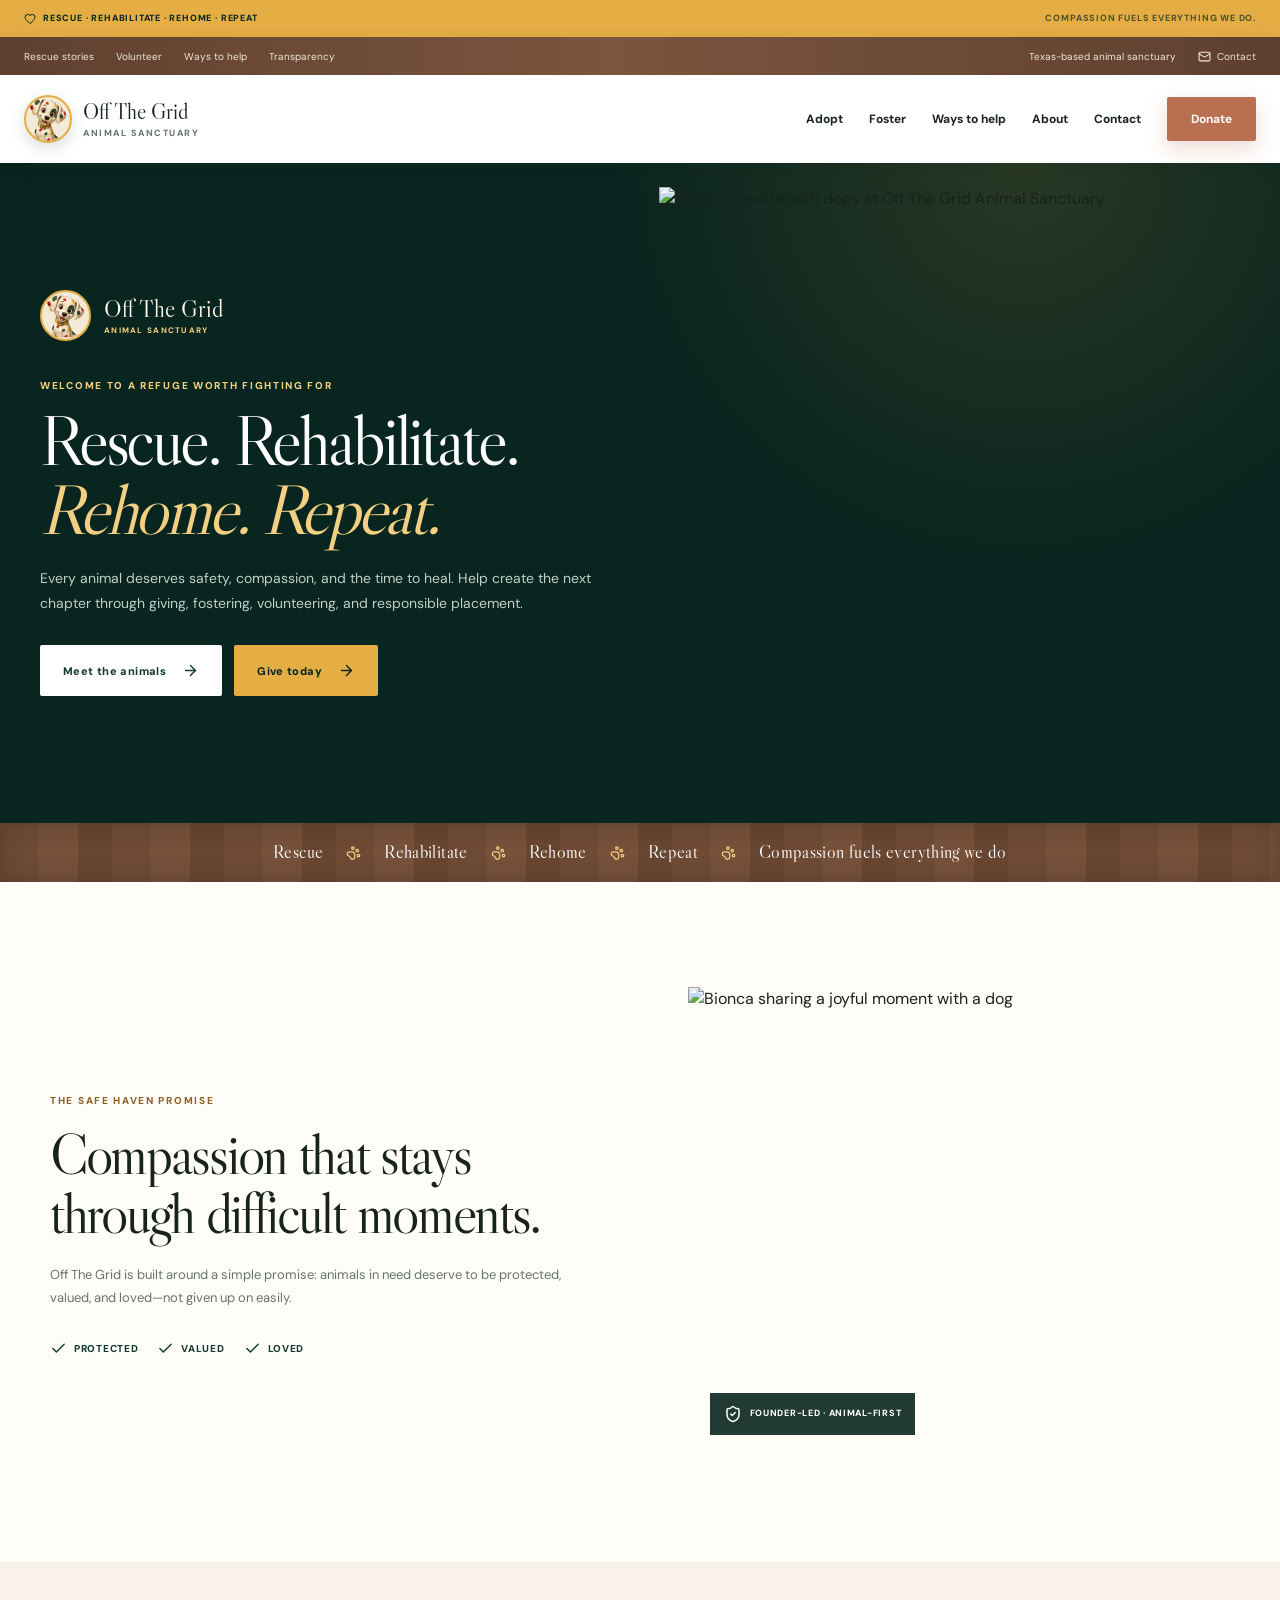
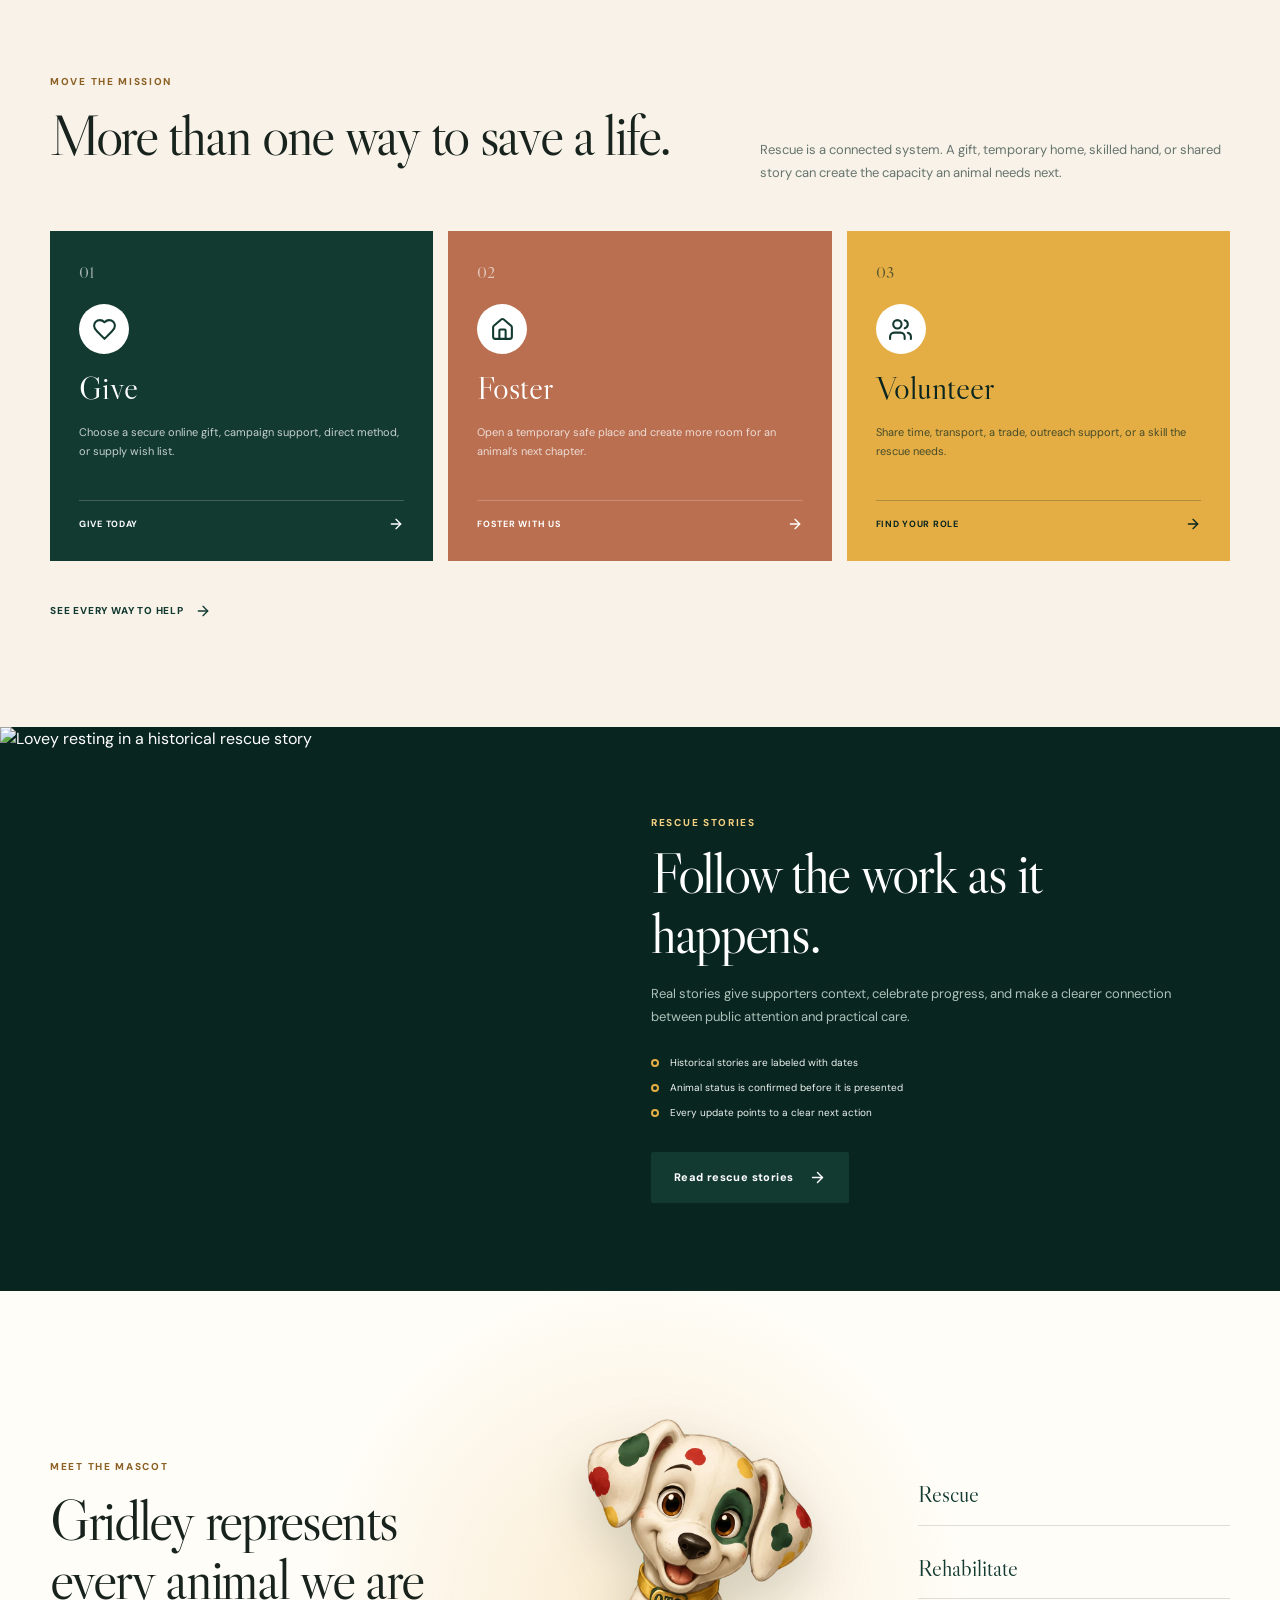
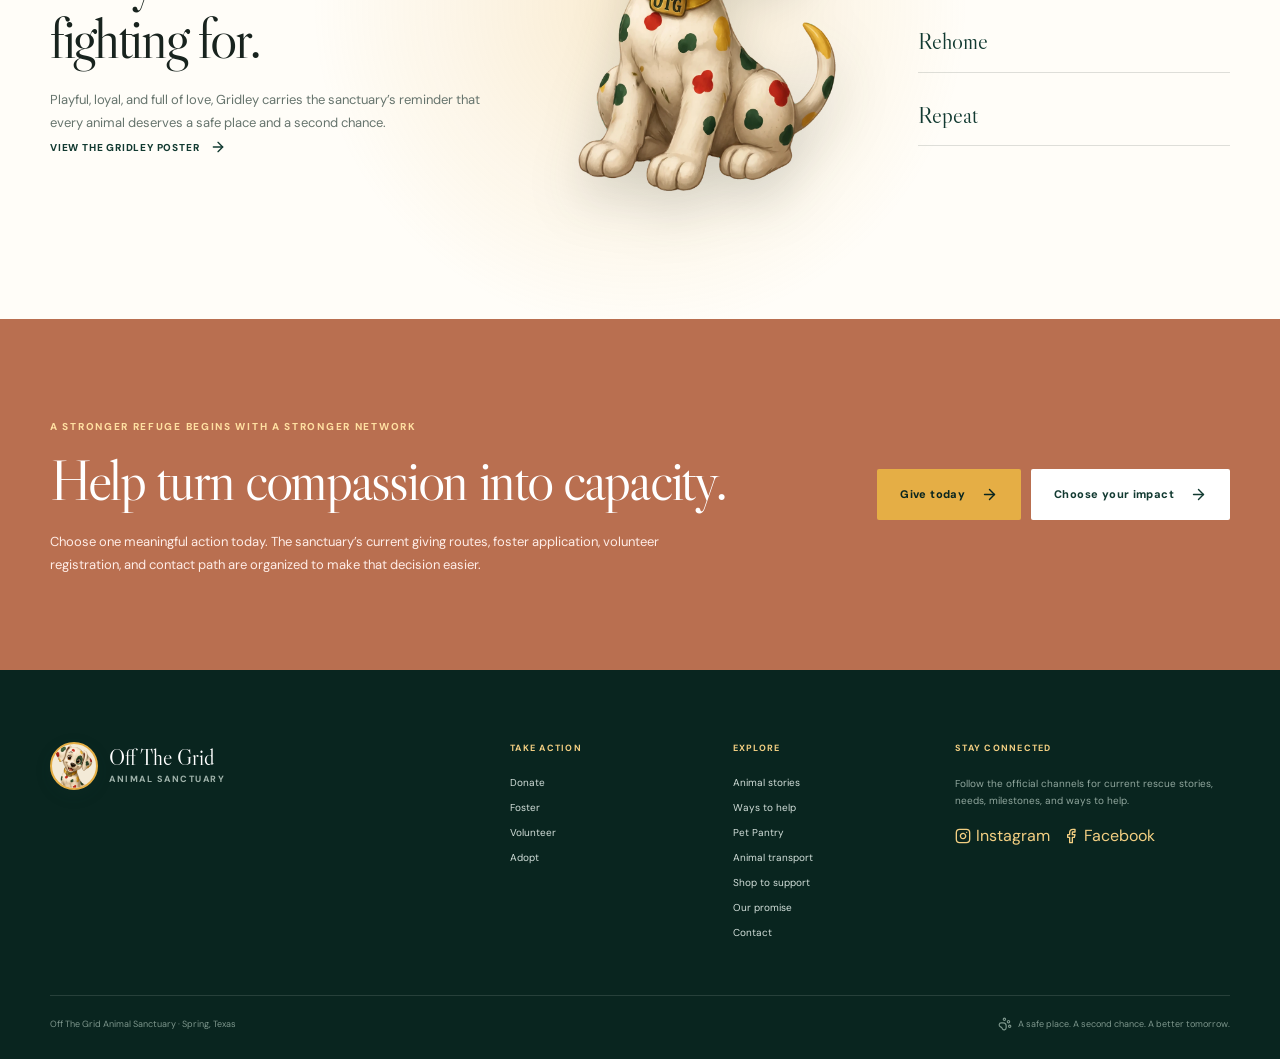
==== commit e2dccb59: "Use clean standalone Gridley artwork without cropped poster framing" ====
--- a/v2/about/index.html
+++ b/v2/about/index.html
@@ -9,8 +9,8 @@
     <link rel="preconnect" href="https://fonts.googleapis.com" />
     <link rel="preconnect" href="https://fonts.gstatic.com" crossorigin />
     <title>Off The Grid Animal Sanctuary | Rescue, Rehabilitate, Rehome</title>
-    <script type="module" crossorigin src="../assets/index-cVq07wOz.js"></script>
-    <link rel="stylesheet" crossorigin href="../assets/index-FwcPyMbZ.css">
+    <script type="module" crossorigin src="../assets/index-D1KD3frT.js"></script>
+    <link rel="stylesheet" crossorigin href="../assets/index-CowCqYAj.css">
     <script src="/__manus__/debug-collector.js" defer></script>
   </head>
   <body>
--- a/v2/assets/index-CowCqYAj.css
+++ b/v2/assets/index-CowCqYAj.css
@@ -0,0 +1 @@
+@import"https://fonts.googleapis.com/css2?family=DM+Sans:wght@400;500;600;700;800&family=Libre+Caslon+Display&display=swap";@layer components;/*! tailwindcss v4.1.14 | MIT License | https://tailwindcss.com */@layer properties{@supports (((-webkit-hyphens:none)) and (not (margin-trim:inline))) or ((-moz-orient:inline) and (not (color:rgb(from red r g b)))){*,:before,:after,::backdrop{--tw-translate-x:0;--tw-translate-y:0;--tw-translate-z:0;--tw-rotate-x:initial;--tw-rotate-y:initial;--tw-rotate-z:initial;--tw-skew-x:initial;--tw-skew-y:initial;--tw-border-style:solid;--tw-gradient-position:initial;--tw-gradient-from:#0000;--tw-gradient-via:#0000;--tw-gradient-to:#0000;--tw-gradient-stops:initial;--tw-gradient-via-stops:initial;--tw-gradient-from-position:0%;--tw-gradient-via-position:50%;--tw-gradient-to-position:100%;--tw-leading:initial;--tw-font-weight:initial;--tw-tracking:initial;--tw-ordinal:initial;--tw-slashed-zero:initial;--tw-numeric-figure:initial;--tw-numeric-spacing:initial;--tw-numeric-fraction:initial;--tw-shadow:0 0 #0000;--tw-shadow-color:initial;--tw-shadow-alpha:100%;--tw-inset-shadow:0 0 #0000;--tw-inset-shadow-color:initial;--tw-inset-shadow-alpha:100%;--tw-ring-color:initial;--tw-ring-shadow:0 0 #0000;--tw-inset-ring-color:initial;--tw-inset-ring-shadow:0 0 #0000;--tw-ring-inset:initial;--tw-ring-offset-width:0px;--tw-ring-offset-color:#fff;--tw-ring-offset-shadow:0 0 #0000;--tw-outline-style:solid;--tw-backdrop-blur:initial;--tw-backdrop-brightness:initial;--tw-backdrop-contrast:initial;--tw-backdrop-grayscale:initial;--tw-backdrop-hue-rotate:initial;--tw-backdrop-invert:initial;--tw-backdrop-opacity:initial;--tw-backdrop-saturate:initial;--tw-backdrop-sepia:initial;--tw-duration:initial;--tw-ease:initial;--tw-content:"";--tw-animation-delay:0s;--tw-animation-direction:normal;--tw-animation-duration:initial;--tw-animation-fill-mode:none;--tw-animation-iteration-count:1;--tw-enter-blur:0;--tw-enter-opacity:1;--tw-enter-rotate:0;--tw-enter-scale:1;--tw-enter-translate-x:0;--tw-enter-translate-y:0;--tw-exit-blur:0;--tw-exit-opacity:1;--tw-exit-rotate:0;--tw-exit-scale:1;--tw-exit-translate-x:0;--tw-exit-translate-y:0}}}@layer theme{:root,:host{--font-sans:ui-sans-serif,system-ui,sans-serif,"Apple Color Emoji","Segoe UI Emoji","Segoe UI Symbol","Noto Color Emoji";--font-mono:ui-monospace,SFMono-Regular,Menlo,Monaco,Consolas,"Liberation Mono","Courier New",monospace;--color-red-100:oklch(93.6% .032 17.717);--color-red-500:oklch(63.7% .237 25.331);--color-blue-600:oklch(54.6% .245 262.881);--color-blue-700:oklch(48.8% .243 264.376);--color-slate-50:oklch(98.4% .003 247.858);--color-slate-100:oklch(96.8% .007 247.896);--color-slate-600:oklch(44.6% .043 257.281);--color-slate-700:oklch(37.2% .044 257.287);--color-slate-900:oklch(20.8% .042 265.755);--color-black:#000;--color-white:#fff;--spacing:.25rem;--container-sm:24rem;--container-lg:32rem;--container-2xl:42rem;--text-xs:.75rem;--text-xs--line-height:calc(1/.75);--text-sm:.875rem;--text-sm--line-height:calc(1.25/.875);--text-base:1rem;--text-base--line-height: 1.5 ;--text-lg:1.125rem;--text-lg--line-height:calc(1.75/1.125);--text-xl:1.25rem;--text-xl--line-height:calc(1.75/1.25);--text-4xl:2.25rem;--text-4xl--line-height:calc(2.5/2.25);--font-weight-normal:400;--font-weight-medium:500;--font-weight-semibold:600;--font-weight-bold:700;--tracking-tight:-.025em;--tracking-widest:.1em;--leading-snug:1.375;--leading-normal:1.5;--leading-relaxed:1.625;--radius-xs:.125rem;--radius-sm:.25rem;--radius-md:.375rem;--radius-lg:.5rem;--radius-xl:.75rem;--ease-out:cubic-bezier(0,0,.2,1);--ease-in-out:cubic-bezier(.4,0,.2,1);--animate-spin:spin 1s linear infinite;--animate-pulse:pulse 2s cubic-bezier(.4,0,.6,1)infinite;--blur-sm:8px;--blur-2xl:40px;--aspect-video:16/9;--default-transition-duration:.15s;--default-transition-timing-function:cubic-bezier(.4,0,.2,1);--default-font-family:var(--font-sans);--default-mono-font-family:var(--font-mono)}}@layer base{*,:after,:before,::backdrop{box-sizing:border-box;border:0 solid;margin:0;padding:0}::file-selector-button{box-sizing:border-box;border:0 solid;margin:0;padding:0}html,:host{-webkit-text-size-adjust:100%;tab-size:4;line-height:1.5;font-family:var(--default-font-family,ui-sans-serif,system-ui,sans-serif,"Apple Color Emoji","Segoe UI Emoji","Segoe UI Symbol","Noto Color Emoji");font-feature-settings:var(--default-font-feature-settings,normal);font-variation-settings:var(--default-font-variation-settings,normal);-webkit-tap-highlight-color:transparent}hr{height:0;color:inherit;border-top-width:1px}abbr:where([title]){-webkit-text-decoration:underline dotted;text-decoration:underline dotted}h1,h2,h3,h4,h5,h6{font-size:inherit;font-weight:inherit}a{color:inherit;-webkit-text-decoration:inherit;text-decoration:inherit}b,strong{font-weight:bolder}code,kbd,samp,pre{font-family:var(--default-mono-font-family,ui-monospace,SFMono-Regular,Menlo,Monaco,Consolas,"Liberation Mono","Courier New",monospace);font-feature-settings:var(--default-mono-font-feature-settings,normal);font-variation-settings:var(--default-mono-font-variation-settings,normal);font-size:1em}small{font-size:80%}sub,sup{vertical-align:baseline;font-size:75%;line-height:0;position:relative}sub{bottom:-.25em}sup{top:-.5em}table{text-indent:0;border-color:inherit;border-collapse:collapse}:-moz-focusring{outline:auto}progress{vertical-align:baseline}summary{display:list-item}ol,ul,menu{list-style:none}img,svg,video,canvas,audio,iframe,embed,object{vertical-align:middle;display:block}img,video{max-width:100%;height:auto}button,input,select,optgroup,textarea{font:inherit;font-feature-settings:inherit;font-variation-settings:inherit;letter-spacing:inherit;color:inherit;opacity:1;background-color:#0000;border-radius:0}::file-selector-button{font:inherit;font-feature-settings:inherit;font-variation-settings:inherit;letter-spacing:inherit;color:inherit;opacity:1;background-color:#0000;border-radius:0}:where(select:is([multiple],[size])) optgroup{font-weight:bolder}:where(select:is([multiple],[size])) optgroup option{padding-inline-start:20px}::file-selector-button{margin-inline-end:4px}::placeholder{opacity:1}@supports (not ((-webkit-appearance:-apple-pay-button))) or (contain-intrinsic-size:1px){::placeholder{color:currentColor}@supports (color:color-mix(in lab,red,red)){::placeholder{color:color-mix(in oklab,currentcolor 50%,transparent)}}}textarea{resize:vertical}::-webkit-search-decoration{-webkit-appearance:none}::-webkit-date-and-time-value{min-height:1lh;text-align:inherit}::-webkit-datetime-edit{display:inline-flex}::-webkit-datetime-edit-fields-wrapper{padding:0}::-webkit-datetime-edit{padding-block:0}::-webkit-datetime-edit-year-field{padding-block:0}::-webkit-datetime-edit-month-field{padding-block:0}::-webkit-datetime-edit-day-field{padding-block:0}::-webkit-datetime-edit-hour-field{padding-block:0}::-webkit-datetime-edit-minute-field{padding-block:0}::-webkit-datetime-edit-second-field{padding-block:0}::-webkit-datetime-edit-millisecond-field{padding-block:0}::-webkit-datetime-edit-meridiem-field{padding-block:0}::-webkit-calendar-picker-indicator{line-height:1}:-moz-ui-invalid{box-shadow:none}button,input:where([type=button],[type=reset],[type=submit]){appearance:button}::file-selector-button{appearance:button}::-webkit-inner-spin-button{height:auto}::-webkit-outer-spin-button{height:auto}[hidden]:where(:not([hidden=until-found])){display:none!important}}@layer utilities{.\@container\/card-header{container:card-header/inline-size}.\@container\/field-group{container:field-group/inline-size}.pointer-events-none{pointer-events:none}.invisible{visibility:hidden}.visible{visibility:visible}.sr-only{clip-path:inset(50%);white-space:nowrap;border-width:0;width:1px;height:1px;margin:-1px;padding:0;position:absolute;overflow:hidden}.absolute{position:absolute}.fixed{position:fixed}.relative{position:relative}.static{position:static}.inset-0{inset:calc(var(--spacing)*0)}.inset-x-0{inset-inline:calc(var(--spacing)*0)}.inset-y-0{inset-block:calc(var(--spacing)*0)}.-top-12{top:calc(var(--spacing)*-12)}.top-0{top:calc(var(--spacing)*0)}.top-1\.5{top:calc(var(--spacing)*1.5)}.top-1\/2{top:50%}.top-3\.5{top:calc(var(--spacing)*3.5)}.top-4{top:calc(var(--spacing)*4)}.top-\[1px\]{top:1px}.top-\[50\%\]{top:50%}.top-\[60\%\]{top:60%}.top-full{top:100%}.-right-12{right:calc(var(--spacing)*-12)}.right-0{right:calc(var(--spacing)*0)}.right-1{right:calc(var(--spacing)*1)}.right-2{right:calc(var(--spacing)*2)}.right-3{right:calc(var(--spacing)*3)}.right-4{right:calc(var(--spacing)*4)}.-bottom-12{bottom:calc(var(--spacing)*-12)}.bottom-0{bottom:calc(var(--spacing)*0)}.-left-12{left:calc(var(--spacing)*-12)}.left-0{left:calc(var(--spacing)*0)}.left-1\/2{left:50%}.left-2{left:calc(var(--spacing)*2)}.left-\[50\%\]{left:50%}.isolate{isolation:isolate}.z-10{z-index:10}.z-20{z-index:20}.z-50{z-index:50}.z-\[1\]{z-index:1}.order-first{order:-9999}.order-last{order:9999}.col-start-2{grid-column-start:2}.row-span-2{grid-row:span 2/span 2}.row-start-1{grid-row-start:1}.container{width:100%}@media (min-width:40rem){.container{max-width:40rem}}@media (min-width:48rem){.container{max-width:48rem}}@media (min-width:64rem){.container{max-width:64rem}}@media (min-width:80rem){.container{max-width:80rem}}@media (min-width:96rem){.container{max-width:96rem}}.\!m-0{margin:calc(var(--spacing)*0)!important}.-mx-1{margin-inline:calc(var(--spacing)*-1)}.mx-2{margin-inline:calc(var(--spacing)*2)}.mx-3\.5{margin-inline:calc(var(--spacing)*3.5)}.mx-4{margin-inline:calc(var(--spacing)*4)}.mx-auto{margin-inline:auto}.-my-2{margin-block:calc(var(--spacing)*-2)}.my-0{margin-block:calc(var(--spacing)*0)}.my-0\.5{margin-block:calc(var(--spacing)*.5)}.my-1{margin-block:calc(var(--spacing)*1)}.-mt-4{margin-top:calc(var(--spacing)*-4)}.mt-1\.5{margin-top:calc(var(--spacing)*1.5)}.mt-2{margin-top:calc(var(--spacing)*2)}.mt-4{margin-top:calc(var(--spacing)*4)}.mt-auto{margin-top:auto}.mr-2{margin-right:calc(var(--spacing)*2)}.mb-2{margin-bottom:calc(var(--spacing)*2)}.mb-3{margin-bottom:calc(var(--spacing)*3)}.mb-4{margin-bottom:calc(var(--spacing)*4)}.mb-6{margin-bottom:calc(var(--spacing)*6)}.mb-8{margin-bottom:calc(var(--spacing)*8)}.-ml-4{margin-left:calc(var(--spacing)*-4)}.ml-1{margin-left:calc(var(--spacing)*1)}.ml-4{margin-left:calc(var(--spacing)*4)}.ml-auto{margin-left:auto}.line-clamp-1{-webkit-line-clamp:1;-webkit-box-orient:vertical;display:-webkit-box;overflow:hidden}.line-clamp-2{-webkit-line-clamp:2;-webkit-box-orient:vertical;display:-webkit-box;overflow:hidden}.block{display:block}.flex{display:flex}.grid{display:grid}.hidden{display:none}.inline-flex{display:inline-flex}.table{display:table}.table-caption{display:table-caption}.table-cell{display:table-cell}.table-row{display:table-row}.field-sizing-content{field-sizing:content}.aspect-square{aspect-ratio:1}.aspect-video{aspect-ratio:var(--aspect-video)}.size-\(--cell-size\){width:var(--cell-size);height:var(--cell-size)}.size-2{width:calc(var(--spacing)*2);height:calc(var(--spacing)*2)}.size-2\.5{width:calc(var(--spacing)*2.5);height:calc(var(--spacing)*2.5)}.size-3{width:calc(var(--spacing)*3);height:calc(var(--spacing)*3)}.size-3\.5{width:calc(var(--spacing)*3.5);height:calc(var(--spacing)*3.5)}.size-4{width:calc(var(--spacing)*4);height:calc(var(--spacing)*4)}.size-6{width:calc(var(--spacing)*6);height:calc(var(--spacing)*6)}.size-7{width:calc(var(--spacing)*7);height:calc(var(--spacing)*7)}.size-8{width:calc(var(--spacing)*8);height:calc(var(--spacing)*8)}.size-9{width:calc(var(--spacing)*9);height:calc(var(--spacing)*9)}.size-10{width:calc(var(--spacing)*10);height:calc(var(--spacing)*10)}.size-auto{width:auto;height:auto}.size-full{width:100%;height:100%}.h-\(--cell-size\){height:var(--cell-size)}.h-1\.5{height:calc(var(--spacing)*1.5)}.h-2{height:calc(var(--spacing)*2)}.h-2\.5{height:calc(var(--spacing)*2.5)}.h-4{height:calc(var(--spacing)*4)}.h-5{height:calc(var(--spacing)*5)}.h-6{height:calc(var(--spacing)*6)}.h-7{height:calc(var(--spacing)*7)}.h-8{height:calc(var(--spacing)*8)}.h-9{height:calc(var(--spacing)*9)}.h-10{height:calc(var(--spacing)*10)}.h-12{height:calc(var(--spacing)*12)}.h-16{height:calc(var(--spacing)*16)}.h-\[1\.15rem\]{height:1.15rem}.h-\[500px\]{height:500px}.h-\[calc\(100\%-1px\)\]{height:calc(100% - 1px)}.h-\[var\(--radix-navigation-menu-viewport-height\)\]{height:var(--radix-navigation-menu-viewport-height)}.h-\[var\(--radix-select-trigger-height\)\]{height:var(--radix-select-trigger-height)}.h-auto{height:auto}.h-full{height:100%}.h-px{height:1px}.h-svh{height:100svh}.max-h-\(--radix-context-menu-content-available-height\){max-height:var(--radix-context-menu-content-available-height)}.max-h-\(--radix-dropdown-menu-content-available-height\){max-height:var(--radix-dropdown-menu-content-available-height)}.max-h-\(--radix-select-content-available-height\){max-height:var(--radix-select-content-available-height)}.max-h-\[300px\]{max-height:300px}.min-h-0{min-height:calc(var(--spacing)*0)}.min-h-4{min-height:calc(var(--spacing)*4)}.min-h-16{min-height:calc(var(--spacing)*16)}.min-h-screen{min-height:100vh}.min-h-svh{min-height:100svh}.w-\(--cell-size\){width:var(--cell-size)}.w-\(--sidebar-width\){width:var(--sidebar-width)}.w-0{width:calc(var(--spacing)*0)}.w-1{width:calc(var(--spacing)*1)}.w-2{width:calc(var(--spacing)*2)}.w-2\.5{width:calc(var(--spacing)*2.5)}.w-3{width:calc(var(--spacing)*3)}.w-3\/4{width:75%}.w-4{width:calc(var(--spacing)*4)}.w-5{width:calc(var(--spacing)*5)}.w-8{width:calc(var(--spacing)*8)}.w-9{width:calc(var(--spacing)*9)}.w-10{width:calc(var(--spacing)*10)}.w-16{width:calc(var(--spacing)*16)}.w-64{width:calc(var(--spacing)*64)}.w-72{width:calc(var(--spacing)*72)}.w-\[100px\]{width:100px}.w-\[400px\]{width:400px}.w-auto{width:auto}.w-fit{width:fit-content}.w-full{width:100%}.w-max{width:max-content}.w-px{width:1px}.max-w-\(--skeleton-width\){max-width:var(--skeleton-width)}.max-w-2xl{max-width:var(--container-2xl)}.max-w-\[calc\(100\%-2rem\)\]{max-width:calc(100% - 2rem)}.max-w-lg{max-width:var(--container-lg)}.max-w-max{max-width:max-content}.max-w-sm{max-width:var(--container-sm)}.min-w-\(--cell-size\){min-width:var(--cell-size)}.min-w-0{min-width:calc(var(--spacing)*0)}.min-w-5{min-width:calc(var(--spacing)*5)}.min-w-8{min-width:calc(var(--spacing)*8)}.min-w-9{min-width:calc(var(--spacing)*9)}.min-w-10{min-width:calc(var(--spacing)*10)}.min-w-\[8rem\]{min-width:8rem}.min-w-\[12rem\]{min-width:12rem}.min-w-\[var\(--radix-select-trigger-width\)\]{min-width:var(--radix-select-trigger-width)}.flex-1{flex:1}.flex-shrink-0,.shrink-0{flex-shrink:0}.grow{flex-grow:1}.grow-0{flex-grow:0}.basis-full{flex-basis:100%}.caption-bottom{caption-side:bottom}.border-collapse{border-collapse:collapse}.origin-\(--radix-context-menu-content-transform-origin\){transform-origin:var(--radix-context-menu-content-transform-origin)}.origin-\(--radix-dropdown-menu-content-transform-origin\){transform-origin:var(--radix-dropdown-menu-content-transform-origin)}.origin-\(--radix-hover-card-content-transform-origin\){transform-origin:var(--radix-hover-card-content-transform-origin)}.origin-\(--radix-menubar-content-transform-origin\){transform-origin:var(--radix-menubar-content-transform-origin)}.origin-\(--radix-popover-content-transform-origin\){transform-origin:var(--radix-popover-content-transform-origin)}.origin-\(--radix-select-content-transform-origin\){transform-origin:var(--radix-select-content-transform-origin)}.origin-\(--radix-tooltip-content-transform-origin\){transform-origin:var(--radix-tooltip-content-transform-origin)}.-translate-x-1\/2{--tw-translate-x: -50% ;translate:var(--tw-translate-x)var(--tw-translate-y)}.-translate-x-px{--tw-translate-x:-1px;translate:var(--tw-translate-x)var(--tw-translate-y)}.translate-x-\[-50\%\]{--tw-translate-x:-50%;translate:var(--tw-translate-x)var(--tw-translate-y)}.translate-x-px{--tw-translate-x:1px;translate:var(--tw-translate-x)var(--tw-translate-y)}.-translate-y-1\/2{--tw-translate-y: -50% ;translate:var(--tw-translate-x)var(--tw-translate-y)}.translate-y-0\.5{--tw-translate-y:calc(var(--spacing)*.5);translate:var(--tw-translate-x)var(--tw-translate-y)}.translate-y-\[-50\%\]{--tw-translate-y:-50%;translate:var(--tw-translate-x)var(--tw-translate-y)}.translate-y-\[calc\(-50\%_-_2px\)\]{--tw-translate-y: calc(-50% - 2px) ;translate:var(--tw-translate-x)var(--tw-translate-y)}.rotate-45{rotate:45deg}.rotate-90{rotate:90deg}.transform{transform:var(--tw-rotate-x,)var(--tw-rotate-y,)var(--tw-rotate-z,)var(--tw-skew-x,)var(--tw-skew-y,)}.animate-caret-blink{animation:1.25s ease-out infinite caret-blink}.animate-in{animation:enter var(--tw-animation-duration,var(--tw-duration,.15s))var(--tw-ease,ease)var(--tw-animation-delay,0s)var(--tw-animation-iteration-count,1)var(--tw-animation-direction,normal)var(--tw-animation-fill-mode,none)}.animate-pulse{animation:var(--animate-pulse)}.animate-spin{animation:var(--animate-spin)}.cursor-default{cursor:default}.cursor-pointer{cursor:pointer}.cursor-text{cursor:text}.touch-none{touch-action:none}.resize-none{resize:none}.scroll-my-1{scroll-margin-block:calc(var(--spacing)*1)}.scroll-py-1{scroll-padding-block:calc(var(--spacing)*1)}.list-disc{list-style-type:disc}.list-none{list-style-type:none}.auto-rows-min{grid-auto-rows:min-content}.grid-cols-\[0_1fr\]{grid-template-columns:0 1fr}.grid-rows-\[auto_auto\]{grid-template-rows:auto auto}.flex-col{flex-direction:column}.flex-col-reverse{flex-direction:column-reverse}.flex-row{flex-direction:row}.flex-wrap{flex-wrap:wrap}.items-center{align-items:center}.items-end{align-items:flex-end}.items-start{align-items:flex-start}.items-stretch{align-items:stretch}.justify-between{justify-content:space-between}.justify-center{justify-content:center}.justify-start{justify-content:flex-start}.justify-items-start{justify-items:start}.gap-0{gap:calc(var(--spacing)*0)}.gap-0\.5{gap:calc(var(--spacing)*.5)}.gap-1{gap:calc(var(--spacing)*1)}.gap-1\.5{gap:calc(var(--spacing)*1.5)}.gap-2{gap:calc(var(--spacing)*2)}.gap-2\.5{gap:calc(var(--spacing)*2.5)}.gap-3{gap:calc(var(--spacing)*3)}.gap-4{gap:calc(var(--spacing)*4)}.gap-6{gap:calc(var(--spacing)*6)}.gap-7{gap:calc(var(--spacing)*7)}.gap-y-0\.5{row-gap:calc(var(--spacing)*.5)}.self-start{align-self:flex-start}.self-stretch{align-self:stretch}.justify-self-end{justify-self:flex-end}.truncate{text-overflow:ellipsis;white-space:nowrap;overflow:hidden}.overflow-auto{overflow:auto}.overflow-hidden{overflow:hidden}.overflow-x-auto{overflow-x:auto}.overflow-x-hidden{overflow-x:hidden}.overflow-y-auto{overflow-y:auto}.rounded{border-radius:.25rem}.rounded-\[2px\]{border-radius:2px}.rounded-\[4px\]{border-radius:4px}.rounded-\[10px\]{border-radius:10px}.rounded-\[20px\]{border-radius:20px}.rounded-\[calc\(var\(--radius\)-5px\)\]{border-radius:calc(var(--radius) - 5px)}.rounded-\[inherit\]{border-radius:inherit}.rounded-full{border-radius:3.40282e38px}.rounded-lg{border-radius:var(--radius-lg)}.rounded-md{border-radius:var(--radius-md)}.rounded-none{border-radius:0}.rounded-sm{border-radius:var(--radius-sm)}.rounded-xl{border-radius:var(--radius-xl)}.rounded-xs{border-radius:var(--radius-xs)}.rounded-l-md{border-top-left-radius:var(--radius-md);border-bottom-left-radius:var(--radius-md)}.rounded-tl-sm{border-top-left-radius:var(--radius-sm)}.rounded-r-md{border-top-right-radius:var(--radius-md);border-bottom-right-radius:var(--radius-md)}.border{border-style:var(--tw-border-style);border-width:1px}.border-0{border-style:var(--tw-border-style);border-width:0}.border-\[1\.5px\]{border-style:var(--tw-border-style);border-width:1.5px}.border-y{border-block-style:var(--tw-border-style);border-block-width:1px}.border-t{border-top-style:var(--tw-border-style);border-top-width:1px}.border-r{border-right-style:var(--tw-border-style);border-right-width:1px}.border-b{border-bottom-style:var(--tw-border-style);border-bottom-width:1px}.border-l{border-left-style:var(--tw-border-style);border-left-width:1px}.border-dashed{--tw-border-style:dashed;border-style:dashed}.border-\(--color-border\){border-color:var(--color-border)}.border-\[rgba\(0\,0\,0\,0\.08\)\]{border-color:#00000014}.border-transparent{border-color:#0000}.border-t-transparent{border-top-color:#0000}.border-l-transparent{border-left-color:#0000}.bg-\(--color-bg\){background-color:var(--color-bg)}.bg-\[\#1a1a19\]{background-color:#1a1a19}.bg-\[\#f8f8f7\]{background-color:#f8f8f7}.bg-black\/50{background-color:#00000080}@supports (color:color-mix(in lab,red,red)){.bg-black\/50{background-color:color-mix(in oklab,var(--color-black)50%,transparent)}}.bg-blue-600{background-color:var(--color-blue-600)}.bg-red-100{background-color:var(--color-red-100)}.bg-transparent{background-color:#0000}.bg-white{background-color:var(--color-white)}.bg-white\/80{background-color:#fffc}@supports (color:color-mix(in lab,red,red)){.bg-white\/80{background-color:color-mix(in oklab,var(--color-white)80%,transparent)}}.bg-gradient-to-br{--tw-gradient-position:to bottom right in oklab;background-image:linear-gradient(var(--tw-gradient-stops))}.from-slate-50{--tw-gradient-from:var(--color-slate-50);--tw-gradient-stops:var(--tw-gradient-via-stops,var(--tw-gradient-position),var(--tw-gradient-from)var(--tw-gradient-from-position),var(--tw-gradient-to)var(--tw-gradient-to-position))}.to-slate-100{--tw-gradient-to:var(--color-slate-100);--tw-gradient-stops:var(--tw-gradient-via-stops,var(--tw-gradient-position),var(--tw-gradient-from)var(--tw-gradient-from-position),var(--tw-gradient-to)var(--tw-gradient-to-position))}.fill-current{fill:currentColor}.p-0{padding:calc(var(--spacing)*0)}.p-1{padding:calc(var(--spacing)*1)}.p-2{padding:calc(var(--spacing)*2)}.p-3{padding:calc(var(--spacing)*3)}.p-4{padding:calc(var(--spacing)*4)}.p-5{padding:calc(var(--spacing)*5)}.p-6{padding:calc(var(--spacing)*6)}.p-8{padding:calc(var(--spacing)*8)}.p-\[3px\]{padding:3px}.p-px{padding:1px}.px-\(--cell-size\){padding-inline:var(--cell-size)}.px-1{padding-inline:calc(var(--spacing)*1)}.px-1\.5{padding-inline:calc(var(--spacing)*1.5)}.px-2{padding-inline:calc(var(--spacing)*2)}.px-2\.5{padding-inline:calc(var(--spacing)*2.5)}.px-3{padding-inline:calc(var(--spacing)*3)}.px-4{padding-inline:calc(var(--spacing)*4)}.px-5{padding-inline:calc(var(--spacing)*5)}.px-6{padding-inline:calc(var(--spacing)*6)}.py-0\.5{padding-block:calc(var(--spacing)*.5)}.py-1{padding-block:calc(var(--spacing)*1)}.py-1\.5{padding-block:calc(var(--spacing)*1.5)}.py-2{padding-block:calc(var(--spacing)*2)}.py-2\.5{padding-block:calc(var(--spacing)*2.5)}.py-3{padding-block:calc(var(--spacing)*3)}.py-4{padding-block:calc(var(--spacing)*4)}.py-5{padding-block:calc(var(--spacing)*5)}.py-6{padding-block:calc(var(--spacing)*6)}.pt-0{padding-top:calc(var(--spacing)*0)}.pt-3{padding-top:calc(var(--spacing)*3)}.pt-4{padding-top:calc(var(--spacing)*4)}.pt-8{padding-top:calc(var(--spacing)*8)}.pt-12{padding-top:calc(var(--spacing)*12)}.pr-1{padding-right:calc(var(--spacing)*1)}.pr-2{padding-right:calc(var(--spacing)*2)}.pr-2\.5{padding-right:calc(var(--spacing)*2.5)}.pr-3{padding-right:calc(var(--spacing)*3)}.pr-8{padding-right:calc(var(--spacing)*8)}.pb-3{padding-bottom:calc(var(--spacing)*3)}.pb-4{padding-bottom:calc(var(--spacing)*4)}.pb-8{padding-bottom:calc(var(--spacing)*8)}.pl-2{padding-left:calc(var(--spacing)*2)}.pl-3{padding-left:calc(var(--spacing)*3)}.pl-4{padding-left:calc(var(--spacing)*4)}.pl-8{padding-left:calc(var(--spacing)*8)}.text-center{text-align:center}.text-left{text-align:left}.align-middle{vertical-align:middle}.font-mono{font-family:var(--font-mono)}.font-sans{font-family:var(--font-sans)}.text-4xl{font-size:var(--text-4xl);line-height:var(--tw-leading,var(--text-4xl--line-height))}.text-base{font-size:var(--text-base);line-height:var(--tw-leading,var(--text-base--line-height))}.text-lg{font-size:var(--text-lg);line-height:var(--tw-leading,var(--text-lg--line-height))}.text-sm{font-size:var(--text-sm);line-height:var(--tw-leading,var(--text-sm--line-height))}.text-sm\/relaxed{font-size:var(--text-sm);line-height:var(--leading-relaxed)}.text-xl{font-size:var(--text-xl);line-height:var(--tw-leading,var(--text-xl--line-height))}.text-xs{font-size:var(--text-xs);line-height:var(--tw-leading,var(--text-xs--line-height))}.text-\[0\.8rem\]{font-size:.8rem}.leading-5{--tw-leading:calc(var(--spacing)*5);line-height:calc(var(--spacing)*5)}.leading-\[26px\]{--tw-leading:26px;line-height:26px}.leading-none{--tw-leading:1;line-height:1}.leading-normal{--tw-leading:var(--leading-normal);line-height:var(--leading-normal)}.leading-relaxed{--tw-leading:var(--leading-relaxed);line-height:var(--leading-relaxed)}.leading-snug{--tw-leading:var(--leading-snug);line-height:var(--leading-snug)}.font-bold{--tw-font-weight:var(--font-weight-bold);font-weight:var(--font-weight-bold)}.font-medium{--tw-font-weight:var(--font-weight-medium);font-weight:var(--font-weight-medium)}.font-normal{--tw-font-weight:var(--font-weight-normal);font-weight:var(--font-weight-normal)}.font-semibold{--tw-font-weight:var(--font-weight-semibold);font-weight:var(--font-weight-semibold)}.tracking-\[-0\.44px\]{--tw-tracking:-.44px;letter-spacing:-.44px}.tracking-\[-0\.154px\]{--tw-tracking:-.154px;letter-spacing:-.154px}.tracking-tight{--tw-tracking:var(--tracking-tight);letter-spacing:var(--tracking-tight)}.tracking-widest{--tw-tracking:var(--tracking-widest);letter-spacing:var(--tracking-widest)}.text-balance{text-wrap:balance}.break-words{overflow-wrap:break-word}.whitespace-break-spaces{white-space:break-spaces}.whitespace-nowrap{white-space:nowrap}.text-\[\#34322d\]{color:#34322d}.text-\[\#858481\]{color:#858481}.text-current{color:currentColor}.text-red-500{color:var(--color-red-500)}.text-slate-600{color:var(--color-slate-600)}.text-slate-700{color:var(--color-slate-700)}.text-slate-900{color:var(--color-slate-900)}.text-white{color:var(--color-white)}.tabular-nums{--tw-numeric-spacing:tabular-nums;font-variant-numeric:var(--tw-ordinal,)var(--tw-slashed-zero,)var(--tw-numeric-figure,)var(--tw-numeric-spacing,)var(--tw-numeric-fraction,)}.underline-offset-4{text-underline-offset:4px}.opacity-0{opacity:0}.opacity-50{opacity:.5}.opacity-70{opacity:.7}.shadow{--tw-shadow:0 1px 3px 0 var(--tw-shadow-color,#0000001a),0 1px 2px -1px var(--tw-shadow-color,#0000001a);box-shadow:var(--tw-inset-shadow),var(--tw-inset-ring-shadow),var(--tw-ring-offset-shadow),var(--tw-ring-shadow),var(--tw-shadow)}.shadow-\[0_0_0_1px_hsl\(var\(--sidebar-border\)\)\]{--tw-shadow:0 0 0 1px var(--tw-shadow-color,hsl(var(--sidebar-border)));box-shadow:var(--tw-inset-shadow),var(--tw-inset-ring-shadow),var(--tw-ring-offset-shadow),var(--tw-ring-shadow),var(--tw-shadow)}.shadow-\[0px_4px_11px_0px_rgba\(0\,0\,0\,0\.08\)\]{--tw-shadow:0px 4px 11px 0px var(--tw-shadow-color,#00000014);box-shadow:var(--tw-inset-shadow),var(--tw-inset-ring-shadow),var(--tw-ring-offset-shadow),var(--tw-ring-shadow),var(--tw-shadow)}.shadow-lg{--tw-shadow:0 10px 15px -3px var(--tw-shadow-color,#0000001a),0 4px 6px -4px var(--tw-shadow-color,#0000001a);box-shadow:var(--tw-inset-shadow),var(--tw-inset-ring-shadow),var(--tw-ring-offset-shadow),var(--tw-ring-shadow),var(--tw-shadow)}.shadow-md{--tw-shadow:0 4px 6px -1px var(--tw-shadow-color,#0000001a),0 2px 4px -2px var(--tw-shadow-color,#0000001a);box-shadow:var(--tw-inset-shadow),var(--tw-inset-ring-shadow),var(--tw-ring-offset-shadow),var(--tw-ring-shadow),var(--tw-shadow)}.shadow-none{--tw-shadow:0 0 #0000;box-shadow:var(--tw-inset-shadow),var(--tw-inset-ring-shadow),var(--tw-ring-offset-shadow),var(--tw-ring-shadow),var(--tw-shadow)}.shadow-sm{--tw-shadow:0 1px 3px 0 var(--tw-shadow-color,#0000001a),0 1px 2px -1px var(--tw-shadow-color,#0000001a);box-shadow:var(--tw-inset-shadow),var(--tw-inset-ring-shadow),var(--tw-ring-offset-shadow),var(--tw-ring-shadow),var(--tw-shadow)}.shadow-xl{--tw-shadow:0 20px 25px -5px var(--tw-shadow-color,#0000001a),0 8px 10px -6px var(--tw-shadow-color,#0000001a);box-shadow:var(--tw-inset-shadow),var(--tw-inset-ring-shadow),var(--tw-ring-offset-shadow),var(--tw-ring-shadow),var(--tw-shadow)}.shadow-xs{--tw-shadow:0 1px 2px 0 var(--tw-shadow-color,#0000000d);box-shadow:var(--tw-inset-shadow),var(--tw-inset-ring-shadow),var(--tw-ring-offset-shadow),var(--tw-ring-shadow),var(--tw-shadow)}.ring-0{--tw-ring-shadow:var(--tw-ring-inset,)0 0 0 calc(0px + var(--tw-ring-offset-width))var(--tw-ring-color,currentcolor);box-shadow:var(--tw-inset-shadow),var(--tw-inset-ring-shadow),var(--tw-ring-offset-shadow),var(--tw-ring-shadow),var(--tw-shadow)}.outline-hidden{--tw-outline-style:none;outline-style:none}@media (forced-colors:active){.outline-hidden{outline-offset:2px;outline:2px solid #0000}}.outline{outline-style:var(--tw-outline-style);outline-width:1px}.backdrop-blur-2xl{--tw-backdrop-blur:blur(var(--blur-2xl));-webkit-backdrop-filter:var(--tw-backdrop-blur,)var(--tw-backdrop-brightness,)var(--tw-backdrop-contrast,)var(--tw-backdrop-grayscale,)var(--tw-backdrop-hue-rotate,)var(--tw-backdrop-invert,)var(--tw-backdrop-opacity,)var(--tw-backdrop-saturate,)var(--tw-backdrop-sepia,);backdrop-filter:var(--tw-backdrop-blur,)var(--tw-backdrop-brightness,)var(--tw-backdrop-contrast,)var(--tw-backdrop-grayscale,)var(--tw-backdrop-hue-rotate,)var(--tw-backdrop-invert,)var(--tw-backdrop-opacity,)var(--tw-backdrop-saturate,)var(--tw-backdrop-sepia,)}.backdrop-blur-sm{--tw-backdrop-blur:blur(var(--blur-sm));-webkit-backdrop-filter:var(--tw-backdrop-blur,)var(--tw-backdrop-brightness,)var(--tw-backdrop-contrast,)var(--tw-backdrop-grayscale,)var(--tw-backdrop-hue-rotate,)var(--tw-backdrop-invert,)var(--tw-backdrop-opacity,)var(--tw-backdrop-saturate,)var(--tw-backdrop-sepia,);backdrop-filter:var(--tw-backdrop-blur,)var(--tw-backdrop-brightness,)var(--tw-backdrop-contrast,)var(--tw-backdrop-grayscale,)var(--tw-backdrop-hue-rotate,)var(--tw-backdrop-invert,)var(--tw-backdrop-opacity,)var(--tw-backdrop-saturate,)var(--tw-backdrop-sepia,)}.transition{transition-property:color,background-color,border-color,outline-color,text-decoration-color,fill,stroke,--tw-gradient-from,--tw-gradient-via,--tw-gradient-to,opacity,box-shadow,transform,translate,scale,rotate,filter,-webkit-backdrop-filter,backdrop-filter,display,content-visibility,overlay,pointer-events;transition-timing-function:var(--tw-ease,var(--default-transition-timing-function));transition-duration:var(--tw-duration,var(--default-transition-duration))}.transition-\[color\,box-shadow\]{transition-property:color,box-shadow;transition-timing-function:var(--tw-ease,var(--default-transition-timing-function));transition-duration:var(--tw-duration,var(--default-transition-duration))}.transition-\[left\,right\,width\]{transition-property:left,right,width;transition-timing-function:var(--tw-ease,var(--default-transition-timing-function));transition-duration:var(--tw-duration,var(--default-transition-duration))}.transition-\[margin\,opacity\]{transition-property:margin,opacity;transition-timing-function:var(--tw-ease,var(--default-transition-timing-function));transition-duration:var(--tw-duration,var(--default-transition-duration))}.transition-\[width\,height\,padding\]{transition-property:width,height,padding;transition-timing-function:var(--tw-ease,var(--default-transition-timing-function));transition-duration:var(--tw-duration,var(--default-transition-duration))}.transition-\[width\]{transition-property:width;transition-timing-function:var(--tw-ease,var(--default-transition-timing-function));transition-duration:var(--tw-duration,var(--default-transition-duration))}.transition-all{transition-property:all;transition-timing-function:var(--tw-ease,var(--default-transition-timing-function));transition-duration:var(--tw-duration,var(--default-transition-duration))}.transition-colors{transition-property:color,background-color,border-color,outline-color,text-decoration-color,fill,stroke,--tw-gradient-from,--tw-gradient-via,--tw-gradient-to;transition-timing-function:var(--tw-ease,var(--default-transition-timing-function));transition-duration:var(--tw-duration,var(--default-transition-duration))}.transition-opacity{transition-property:opacity;transition-timing-function:var(--tw-ease,var(--default-transition-timing-function));transition-duration:var(--tw-duration,var(--default-transition-duration))}.transition-shadow{transition-property:box-shadow;transition-timing-function:var(--tw-ease,var(--default-transition-timing-function));transition-duration:var(--tw-duration,var(--default-transition-duration))}.transition-transform{transition-property:transform,translate,scale,rotate;transition-timing-function:var(--tw-ease,var(--default-transition-timing-function));transition-duration:var(--tw-duration,var(--default-transition-duration))}.transition-none{transition-property:none}.duration-100{--tw-duration:.1s;transition-duration:.1s}.duration-200{--tw-duration:.2s;transition-duration:.2s}.duration-300{--tw-duration:.3s;transition-duration:.3s}.duration-1000{--tw-duration:1s;transition-duration:1s}.ease-in-out{--tw-ease:var(--ease-in-out);transition-timing-function:var(--ease-in-out)}.ease-linear{--tw-ease:linear;transition-timing-function:linear}.fade-in-0{--tw-enter-opacity:0}.outline-none{--tw-outline-style:none;outline-style:none}.select-none{-webkit-user-select:none;user-select:none}.zoom-in-95{--tw-enter-scale:.95}.\[--cell-size\:--spacing\(8\)\]{--cell-size:calc(var(--spacing)*8)}.group-focus-within\/menu-item\:opacity-100:is(:where(.group\/menu-item):focus-within *){opacity:1}@media (hover:hover){.group-hover\/menu-item\:opacity-100:is(:where(.group\/menu-item):hover *){opacity:1}}.group-has-data-\[sidebar\=menu-action\]\/menu-item\:pr-8:is(:where(.group\/menu-item):has([data-sidebar=menu-action]) *){padding-right:calc(var(--spacing)*8)}.group-has-\[\[data-orientation\=horizontal\]\]\/field\:text-balance:is(:where(.group\/field):has([data-orientation=horizontal]) *){text-wrap:balance}.group-has-\[\[data-slot\=item-description\]\]\/item\:translate-y-0\.5:is(:where(.group\/item):has([data-slot=item-description]) *){--tw-translate-y:calc(var(--spacing)*.5);translate:var(--tw-translate-x)var(--tw-translate-y)}.group-has-\[\[data-slot\=item-description\]\]\/item\:self-start:is(:where(.group\/item):has([data-slot=item-description]) *){align-self:flex-start}.group-has-\[\>input\]\/input-group\:pt-2\.5:is(:where(.group\/input-group):has(>input) *){padding-top:calc(var(--spacing)*2.5)}.group-has-\[\>input\]\/input-group\:pb-2\.5:is(:where(.group\/input-group):has(>input) *){padding-bottom:calc(var(--spacing)*2.5)}.group-data-\[collapsible\=icon\]\:-mt-8:is(:where(.group)[data-collapsible=icon] *){margin-top:calc(var(--spacing)*-8)}.group-data-\[collapsible\=icon\]\:hidden:is(:where(.group)[data-collapsible=icon] *){display:none}.group-data-\[collapsible\=icon\]\:size-8\!:is(:where(.group)[data-collapsible=icon] *){width:calc(var(--spacing)*8)!important;height:calc(var(--spacing)*8)!important}.group-data-\[collapsible\=icon\]\:w-\(--sidebar-width-icon\):is(:where(.group)[data-collapsible=icon] *){width:var(--sidebar-width-icon)}.group-data-\[collapsible\=icon\]\:w-\[calc\(var\(--sidebar-width-icon\)\+\(--spacing\(4\)\)\)\]:is(:where(.group)[data-collapsible=icon] *){width:calc(var(--sidebar-width-icon) + (calc(var(--spacing)*4)))}.group-data-\[collapsible\=icon\]\:w-\[calc\(var\(--sidebar-width-icon\)\+\(--spacing\(4\)\)\+2px\)\]:is(:where(.group)[data-collapsible=icon] *){width:calc(var(--sidebar-width-icon) + (calc(var(--spacing)*4)) + 2px)}.group-data-\[collapsible\=icon\]\:overflow-hidden:is(:where(.group)[data-collapsible=icon] *){overflow:hidden}.group-data-\[collapsible\=icon\]\:p-0\!:is(:where(.group)[data-collapsible=icon] *){padding:calc(var(--spacing)*0)!important}.group-data-\[collapsible\=icon\]\:p-2\!:is(:where(.group)[data-collapsible=icon] *){padding:calc(var(--spacing)*2)!important}.group-data-\[collapsible\=icon\]\:opacity-0:is(:where(.group)[data-collapsible=icon] *){opacity:0}.group-data-\[collapsible\=offcanvas\]\:right-\[calc\(var\(--sidebar-width\)\*-1\)\]:is(:where(.group)[data-collapsible=offcanvas] *){right:calc(var(--sidebar-width)*-1)}.group-data-\[collapsible\=offcanvas\]\:left-\[calc\(var\(--sidebar-width\)\*-1\)\]:is(:where(.group)[data-collapsible=offcanvas] *){left:calc(var(--sidebar-width)*-1)}.group-data-\[collapsible\=offcanvas\]\:w-0:is(:where(.group)[data-collapsible=offcanvas] *){width:calc(var(--spacing)*0)}.group-data-\[collapsible\=offcanvas\]\:translate-x-0:is(:where(.group)[data-collapsible=offcanvas] *){--tw-translate-x:calc(var(--spacing)*0);translate:var(--tw-translate-x)var(--tw-translate-y)}.group-data-\[disabled\=true\]\:pointer-events-none:is(:where(.group)[data-disabled=true] *){pointer-events:none}.group-data-\[disabled\=true\]\:opacity-50:is(:where(.group)[data-disabled=true] *),.group-data-\[disabled\=true\]\/field\:opacity-50:is(:where(.group\/field)[data-disabled=true] *),.group-data-\[disabled\=true\]\/input-group\:opacity-50:is(:where(.group\/input-group)[data-disabled=true] *){opacity:.5}.group-data-\[focused\=true\]\/day\:relative:is(:where(.group\/day)[data-focused=true] *){position:relative}.group-data-\[focused\=true\]\/day\:z-10:is(:where(.group\/day)[data-focused=true] *){z-index:10}.group-data-\[focused\=true\]\/day\:ring-\[3px\]:is(:where(.group\/day)[data-focused=true] *){--tw-ring-shadow:var(--tw-ring-inset,)0 0 0 calc(3px + var(--tw-ring-offset-width))var(--tw-ring-color,currentcolor);box-shadow:var(--tw-inset-shadow),var(--tw-inset-ring-shadow),var(--tw-ring-offset-shadow),var(--tw-ring-shadow),var(--tw-shadow)}.group-data-\[side\=left\]\:-right-4:is(:where(.group)[data-side=left] *){right:calc(var(--spacing)*-4)}.group-data-\[side\=left\]\:border-r:is(:where(.group)[data-side=left] *){border-right-style:var(--tw-border-style);border-right-width:1px}.group-data-\[side\=right\]\:left-0:is(:where(.group)[data-side=right] *){left:calc(var(--spacing)*0)}.group-data-\[side\=right\]\:rotate-180:is(:where(.group)[data-side=right] *){rotate:180deg}.group-data-\[side\=right\]\:border-l:is(:where(.group)[data-side=right] *){border-left-style:var(--tw-border-style);border-left-width:1px}.group-data-\[state\=open\]\:rotate-180:is(:where(.group)[data-state=open] *){rotate:180deg}.group-data-\[variant\=floating\]\:rounded-lg:is(:where(.group)[data-variant=floating] *){border-radius:var(--radius-lg)}.group-data-\[variant\=floating\]\:border:is(:where(.group)[data-variant=floating] *){border-style:var(--tw-border-style);border-width:1px}.group-data-\[variant\=floating\]\:shadow-sm:is(:where(.group)[data-variant=floating] *){--tw-shadow:0 1px 3px 0 var(--tw-shadow-color,#0000001a),0 1px 2px -1px var(--tw-shadow-color,#0000001a);box-shadow:var(--tw-inset-shadow),var(--tw-inset-ring-shadow),var(--tw-ring-offset-shadow),var(--tw-ring-shadow),var(--tw-shadow)}.group-data-\[variant\=outline\]\/field-group\:-mb-2:is(:where(.group\/field-group)[data-variant=outline] *){margin-bottom:calc(var(--spacing)*-2)}.group-data-\[vaul-drawer-direction\=bottom\]\/drawer-content\:block:is(:where(.group\/drawer-content)[data-vaul-drawer-direction=bottom] *){display:block}.group-data-\[vaul-drawer-direction\=bottom\]\/drawer-content\:text-center:is(:where(.group\/drawer-content)[data-vaul-drawer-direction=bottom] *),.group-data-\[vaul-drawer-direction\=top\]\/drawer-content\:text-center:is(:where(.group\/drawer-content)[data-vaul-drawer-direction=top] *){text-align:center}.group-data-\[viewport\=false\]\/navigation-menu\:top-full:is(:where(.group\/navigation-menu)[data-viewport=false] *){top:100%}.group-data-\[viewport\=false\]\/navigation-menu\:mt-1\.5:is(:where(.group\/navigation-menu)[data-viewport=false] *){margin-top:calc(var(--spacing)*1.5)}.group-data-\[viewport\=false\]\/navigation-menu\:overflow-hidden:is(:where(.group\/navigation-menu)[data-viewport=false] *){overflow:hidden}.group-data-\[viewport\=false\]\/navigation-menu\:rounded-md:is(:where(.group\/navigation-menu)[data-viewport=false] *){border-radius:var(--radius-md)}.group-data-\[viewport\=false\]\/navigation-menu\:border:is(:where(.group\/navigation-menu)[data-viewport=false] *){border-style:var(--tw-border-style);border-width:1px}.group-data-\[viewport\=false\]\/navigation-menu\:shadow:is(:where(.group\/navigation-menu)[data-viewport=false] *){--tw-shadow:0 1px 3px 0 var(--tw-shadow-color,#0000001a),0 1px 2px -1px var(--tw-shadow-color,#0000001a);box-shadow:var(--tw-inset-shadow),var(--tw-inset-ring-shadow),var(--tw-ring-offset-shadow),var(--tw-ring-shadow),var(--tw-shadow)}.group-data-\[viewport\=false\]\/navigation-menu\:duration-200:is(:where(.group\/navigation-menu)[data-viewport=false] *){--tw-duration:.2s;transition-duration:.2s}.peer-disabled\:cursor-not-allowed:is(:where(.peer):disabled~*){cursor:not-allowed}.peer-disabled\:opacity-50:is(:where(.peer):disabled~*){opacity:.5}.peer-data-\[size\=default\]\/menu-button\:top-1\.5:is(:where(.peer\/menu-button)[data-size=default]~*){top:calc(var(--spacing)*1.5)}.peer-data-\[size\=lg\]\/menu-button\:top-2\.5:is(:where(.peer\/menu-button)[data-size=lg]~*){top:calc(var(--spacing)*2.5)}.peer-data-\[size\=sm\]\/menu-button\:top-1:is(:where(.peer\/menu-button)[data-size=sm]~*){top:calc(var(--spacing)*1)}.file\:inline-flex::file-selector-button{display:inline-flex}.file\:h-7::file-selector-button{height:calc(var(--spacing)*7)}.file\:border-0::file-selector-button{border-style:var(--tw-border-style);border-width:0}.file\:bg-transparent::file-selector-button{background-color:#0000}.file\:text-sm::file-selector-button{font-size:var(--text-sm);line-height:var(--tw-leading,var(--text-sm--line-height))}.file\:font-medium::file-selector-button{--tw-font-weight:var(--font-weight-medium);font-weight:var(--font-weight-medium)}.after\:absolute:after{content:var(--tw-content);position:absolute}.after\:-inset-2:after{content:var(--tw-content);inset:calc(var(--spacing)*-2)}.after\:inset-y-0:after{content:var(--tw-content);inset-block:calc(var(--spacing)*0)}.after\:left-1\/2:after{content:var(--tw-content);left:50%}.after\:w-1:after{content:var(--tw-content);width:calc(var(--spacing)*1)}.after\:w-\[2px\]:after{content:var(--tw-content);width:2px}.after\:-translate-x-1\/2:after{content:var(--tw-content);--tw-translate-x: -50% ;translate:var(--tw-translate-x)var(--tw-translate-y)}.group-data-\[collapsible\=offcanvas\]\:after\:left-full:is(:where(.group)[data-collapsible=offcanvas] *):after{content:var(--tw-content);left:100%}.first\:rounded-l-md:first-child{border-top-left-radius:var(--radius-md);border-bottom-left-radius:var(--radius-md)}.first\:border-l:first-child{border-left-style:var(--tw-border-style);border-left-width:1px}.last\:mt-0:last-child{margin-top:calc(var(--spacing)*0)}.last\:rounded-r-md:last-child{border-top-right-radius:var(--radius-md);border-bottom-right-radius:var(--radius-md)}.last\:border-b-0:last-child{border-bottom-style:var(--tw-border-style);border-bottom-width:0}@media (hover:hover){.hover\:bg-\[\#1a1a19\]\/90:hover{background-color:#1a1a19e6}.hover\:bg-blue-700:hover{background-color:var(--color-blue-700)}.hover\:underline:hover{text-decoration-line:underline}.hover\:opacity-90:hover{opacity:.9}.hover\:opacity-100:hover{opacity:1}.hover\:shadow-\[0_0_0_1px_hsl\(var\(--sidebar-accent\)\)\]:hover{--tw-shadow:0 0 0 1px var(--tw-shadow-color,hsl(var(--sidebar-accent)));box-shadow:var(--tw-inset-shadow),var(--tw-inset-ring-shadow),var(--tw-ring-offset-shadow),var(--tw-ring-shadow),var(--tw-shadow)}.hover\:shadow-lg:hover{--tw-shadow:0 10px 15px -3px var(--tw-shadow-color,#0000001a),0 4px 6px -4px var(--tw-shadow-color,#0000001a);box-shadow:var(--tw-inset-shadow),var(--tw-inset-ring-shadow),var(--tw-ring-offset-shadow),var(--tw-ring-shadow),var(--tw-shadow)}.hover\:ring-4:hover{--tw-ring-shadow:var(--tw-ring-inset,)0 0 0 calc(4px + var(--tw-ring-offset-width))var(--tw-ring-color,currentcolor);box-shadow:var(--tw-inset-shadow),var(--tw-inset-ring-shadow),var(--tw-ring-offset-shadow),var(--tw-ring-shadow),var(--tw-shadow)}}.focus\:z-10:focus{z-index:10}.focus\:ring-2:focus{--tw-ring-shadow:var(--tw-ring-inset,)0 0 0 calc(2px + var(--tw-ring-offset-width))var(--tw-ring-color,currentcolor);box-shadow:var(--tw-inset-shadow),var(--tw-inset-ring-shadow),var(--tw-ring-offset-shadow),var(--tw-ring-shadow),var(--tw-shadow)}.focus\:ring-offset-2:focus{--tw-ring-offset-width:2px;--tw-ring-offset-shadow:var(--tw-ring-inset,)0 0 0 var(--tw-ring-offset-width)var(--tw-ring-offset-color)}.focus\:outline-hidden:focus{--tw-outline-style:none;outline-style:none}@media (forced-colors:active){.focus\:outline-hidden:focus{outline-offset:2px;outline:2px solid #0000}}.focus-visible\:z-10:focus-visible{z-index:10}.focus-visible\:ring-0:focus-visible{--tw-ring-shadow:var(--tw-ring-inset,)0 0 0 calc(0px + var(--tw-ring-offset-width))var(--tw-ring-color,currentcolor);box-shadow:var(--tw-inset-shadow),var(--tw-inset-ring-shadow),var(--tw-ring-offset-shadow),var(--tw-ring-shadow),var(--tw-shadow)}.focus-visible\:ring-1:focus-visible{--tw-ring-shadow:var(--tw-ring-inset,)0 0 0 calc(1px + var(--tw-ring-offset-width))var(--tw-ring-color,currentcolor);box-shadow:var(--tw-inset-shadow),var(--tw-inset-ring-shadow),var(--tw-ring-offset-shadow),var(--tw-ring-shadow),var(--tw-shadow)}.focus-visible\:ring-2:focus-visible{--tw-ring-shadow:var(--tw-ring-inset,)0 0 0 calc(2px + var(--tw-ring-offset-width))var(--tw-ring-color,currentcolor);box-shadow:var(--tw-inset-shadow),var(--tw-inset-ring-shadow),var(--tw-ring-offset-shadow),var(--tw-ring-shadow),var(--tw-shadow)}.focus-visible\:ring-4:focus-visible{--tw-ring-shadow:var(--tw-ring-inset,)0 0 0 calc(4px + var(--tw-ring-offset-width))var(--tw-ring-color,currentcolor);box-shadow:var(--tw-inset-shadow),var(--tw-inset-ring-shadow),var(--tw-ring-offset-shadow),var(--tw-ring-shadow),var(--tw-shadow)}.focus-visible\:ring-\[3px\]:focus-visible{--tw-ring-shadow:var(--tw-ring-inset,)0 0 0 calc(3px + var(--tw-ring-offset-width))var(--tw-ring-color,currentcolor);box-shadow:var(--tw-inset-shadow),var(--tw-inset-ring-shadow),var(--tw-ring-offset-shadow),var(--tw-ring-shadow),var(--tw-shadow)}.focus-visible\:ring-offset-1:focus-visible{--tw-ring-offset-width:1px;--tw-ring-offset-shadow:var(--tw-ring-inset,)0 0 0 var(--tw-ring-offset-width)var(--tw-ring-offset-color)}.focus-visible\:outline-hidden:focus-visible{--tw-outline-style:none;outline-style:none}@media (forced-colors:active){.focus-visible\:outline-hidden:focus-visible{outline-offset:2px;outline:2px solid #0000}}.focus-visible\:outline-1:focus-visible{outline-style:var(--tw-outline-style);outline-width:1px}.disabled\:pointer-events-none:disabled{pointer-events:none}.disabled\:cursor-not-allowed:disabled{cursor:not-allowed}.disabled\:opacity-50:disabled{opacity:.5}:where([data-side=left]) .in-data-\[side\=left\]\:cursor-w-resize{cursor:w-resize}:where([data-side=right]) .in-data-\[side\=right\]\:cursor-e-resize{cursor:e-resize}.has-focus\:ring-\[3px\]:has(:focus){--tw-ring-shadow:var(--tw-ring-inset,)0 0 0 calc(3px + var(--tw-ring-offset-width))var(--tw-ring-color,currentcolor);box-shadow:var(--tw-inset-shadow),var(--tw-inset-ring-shadow),var(--tw-ring-offset-shadow),var(--tw-ring-shadow),var(--tw-shadow)}.has-disabled\:opacity-50:has(:disabled){opacity:.5}.has-data-\[slot\=card-action\]\:grid-cols-\[1fr_auto\]:has([data-slot=card-action]){grid-template-columns:1fr auto}.has-\[\[data-slot\=input-group-control\]\:focus-visible\]\:ring-\[3px\]:has([data-slot=input-group-control]:focus-visible){--tw-ring-shadow:var(--tw-ring-inset,)0 0 0 calc(3px + var(--tw-ring-offset-width))var(--tw-ring-color,currentcolor);box-shadow:var(--tw-inset-shadow),var(--tw-inset-ring-shadow),var(--tw-ring-offset-shadow),var(--tw-ring-shadow),var(--tw-shadow)}.has-\[\>\[data-align\=block-end\]\]\:h-auto:has(>[data-align=block-end]){height:auto}.has-\[\>\[data-align\=block-end\]\]\:flex-col:has(>[data-align=block-end]){flex-direction:column}.has-\[\>\[data-align\=block-start\]\]\:h-auto:has(>[data-align=block-start]){height:auto}.has-\[\>\[data-align\=block-start\]\]\:flex-col:has(>[data-align=block-start]){flex-direction:column}.has-\[\>\[data-slot\=button-group\]\]\:gap-2:has(>[data-slot=button-group]){gap:calc(var(--spacing)*2)}.has-\[\>\[data-slot\=checkbox-group\]\]\:gap-3:has(>[data-slot=checkbox-group]){gap:calc(var(--spacing)*3)}.has-\[\>\[data-slot\=field-content\]\]\:items-start:has(>[data-slot=field-content]){align-items:flex-start}.has-\[\>\[data-slot\=field\]\]\:w-full:has(>[data-slot=field]){width:100%}.has-\[\>\[data-slot\=field\]\]\:flex-col:has(>[data-slot=field]){flex-direction:column}.has-\[\>\[data-slot\=field\]\]\:rounded-md:has(>[data-slot=field]){border-radius:var(--radius-md)}.has-\[\>\[data-slot\=field\]\]\:border:has(>[data-slot=field]){border-style:var(--tw-border-style);border-width:1px}.has-\[\>\[data-slot\=radio-group\]\]\:gap-3:has(>[data-slot=radio-group]){gap:calc(var(--spacing)*3)}.has-\[\>button\]\:mr-\[-0\.45rem\]:has(>button){margin-right:-.45rem}.has-\[\>button\]\:ml-\[-0\.45rem\]:has(>button){margin-left:-.45rem}.has-\[\>kbd\]\:mr-\[-0\.35rem\]:has(>kbd){margin-right:-.35rem}.has-\[\>kbd\]\:ml-\[-0\.35rem\]:has(>kbd){margin-left:-.35rem}.has-\[\>svg\]\:grid-cols-\[calc\(var\(--spacing\)\*4\)_1fr\]:has(>svg){grid-template-columns:calc(var(--spacing)*4)1fr}.has-\[\>svg\]\:gap-x-3:has(>svg){column-gap:calc(var(--spacing)*3)}.has-\[\>svg\]\:p-0:has(>svg){padding:calc(var(--spacing)*0)}.has-\[\>svg\]\:px-2:has(>svg){padding-inline:calc(var(--spacing)*2)}.has-\[\>svg\]\:px-2\.5:has(>svg){padding-inline:calc(var(--spacing)*2.5)}.has-\[\>svg\]\:px-3:has(>svg){padding-inline:calc(var(--spacing)*3)}.has-\[\>svg\]\:px-4:has(>svg){padding-inline:calc(var(--spacing)*4)}.has-\[\>textarea\]\:h-auto:has(>textarea){height:auto}.aria-disabled\:pointer-events-none[aria-disabled=true]{pointer-events:none}.aria-disabled\:opacity-50[aria-disabled=true]{opacity:.5}.data-\[active\=true\]\:z-10[data-active=true]{z-index:10}.data-\[active\=true\]\:font-medium[data-active=true]{--tw-font-weight:var(--font-weight-medium);font-weight:var(--font-weight-medium)}.data-\[active\=true\]\:ring-\[3px\][data-active=true]{--tw-ring-shadow:var(--tw-ring-inset,)0 0 0 calc(3px + var(--tw-ring-offset-width))var(--tw-ring-color,currentcolor);box-shadow:var(--tw-inset-shadow),var(--tw-inset-ring-shadow),var(--tw-ring-offset-shadow),var(--tw-ring-shadow),var(--tw-shadow)}.data-\[disabled\]\:pointer-events-none[data-disabled]{pointer-events:none}.data-\[disabled\]\:opacity-50[data-disabled]{opacity:.5}.data-\[disabled\=true\]\:pointer-events-none[data-disabled=true]{pointer-events:none}.data-\[disabled\=true\]\:opacity-50[data-disabled=true]{opacity:.5}.data-\[inset\]\:pl-8[data-inset]{padding-left:calc(var(--spacing)*8)}.data-\[motion\=from-end\]\:slide-in-from-right-52[data-motion=from-end]{--tw-enter-translate-x:calc(52*var(--spacing))}.data-\[motion\=from-start\]\:slide-in-from-left-52[data-motion=from-start]{--tw-enter-translate-x:calc(52*var(--spacing)*-1)}.data-\[motion\=to-end\]\:slide-out-to-right-52[data-motion=to-end]{--tw-exit-translate-x:calc(52*var(--spacing))}.data-\[motion\=to-start\]\:slide-out-to-left-52[data-motion=to-start]{--tw-exit-translate-x:calc(52*var(--spacing)*-1)}.data-\[motion\^\=from-\]\:animate-in[data-motion^=from-]{animation:enter var(--tw-animation-duration,var(--tw-duration,.15s))var(--tw-ease,ease)var(--tw-animation-delay,0s)var(--tw-animation-iteration-count,1)var(--tw-animation-direction,normal)var(--tw-animation-fill-mode,none)}.data-\[motion\^\=from-\]\:fade-in[data-motion^=from-]{--tw-enter-opacity:0}.data-\[motion\^\=to-\]\:animate-out[data-motion^=to-]{animation:exit var(--tw-animation-duration,var(--tw-duration,.15s))var(--tw-ease,ease)var(--tw-animation-delay,0s)var(--tw-animation-iteration-count,1)var(--tw-animation-direction,normal)var(--tw-animation-fill-mode,none)}.data-\[motion\^\=to-\]\:fade-out[data-motion^=to-]{--tw-exit-opacity:0}.data-\[orientation\=horizontal\]\:h-1\.5[data-orientation=horizontal]{height:calc(var(--spacing)*1.5)}.data-\[orientation\=horizontal\]\:h-full[data-orientation=horizontal]{height:100%}.data-\[orientation\=horizontal\]\:h-px[data-orientation=horizontal]{height:1px}.data-\[orientation\=horizontal\]\:w-full[data-orientation=horizontal]{width:100%}.data-\[orientation\=vertical\]\:h-auto[data-orientation=vertical]{height:auto}.data-\[orientation\=vertical\]\:h-full[data-orientation=vertical]{height:100%}.data-\[orientation\=vertical\]\:min-h-44[data-orientation=vertical]{min-height:calc(var(--spacing)*44)}.data-\[orientation\=vertical\]\:w-1\.5[data-orientation=vertical]{width:calc(var(--spacing)*1.5)}.data-\[orientation\=vertical\]\:w-auto[data-orientation=vertical]{width:auto}.data-\[orientation\=vertical\]\:w-full[data-orientation=vertical]{width:100%}.data-\[orientation\=vertical\]\:w-px[data-orientation=vertical]{width:1px}.data-\[orientation\=vertical\]\:flex-col[data-orientation=vertical]{flex-direction:column}.data-\[panel-group-direction\=vertical\]\:h-px[data-panel-group-direction=vertical]{height:1px}.data-\[panel-group-direction\=vertical\]\:w-full[data-panel-group-direction=vertical]{width:100%}.data-\[panel-group-direction\=vertical\]\:flex-col[data-panel-group-direction=vertical]{flex-direction:column}.data-\[panel-group-direction\=vertical\]\:after\:left-0[data-panel-group-direction=vertical]:after{content:var(--tw-content);left:calc(var(--spacing)*0)}.data-\[panel-group-direction\=vertical\]\:after\:h-1[data-panel-group-direction=vertical]:after{content:var(--tw-content);height:calc(var(--spacing)*1)}.data-\[panel-group-direction\=vertical\]\:after\:w-full[data-panel-group-direction=vertical]:after{content:var(--tw-content);width:100%}.data-\[panel-group-direction\=vertical\]\:after\:translate-x-0[data-panel-group-direction=vertical]:after{content:var(--tw-content);--tw-translate-x:calc(var(--spacing)*0);translate:var(--tw-translate-x)var(--tw-translate-y)}.data-\[panel-group-direction\=vertical\]\:after\:-translate-y-1\/2[data-panel-group-direction=vertical]:after{content:var(--tw-content);--tw-translate-y: -50% ;translate:var(--tw-translate-x)var(--tw-translate-y)}.data-\[range-end\=true\]\:rounded-md[data-range-end=true]{border-radius:var(--radius-md)}.data-\[range-end\=true\]\:rounded-r-md[data-range-end=true]{border-top-right-radius:var(--radius-md);border-bottom-right-radius:var(--radius-md)}.data-\[range-middle\=true\]\:rounded-none[data-range-middle=true]{border-radius:0}.data-\[range-start\=true\]\:rounded-md[data-range-start=true]{border-radius:var(--radius-md)}.data-\[range-start\=true\]\:rounded-l-md[data-range-start=true]{border-top-left-radius:var(--radius-md);border-bottom-left-radius:var(--radius-md)}.data-\[selected\=true\]\:rounded-none[data-selected=true]{border-radius:0}.data-\[side\=bottom\]\:translate-y-1[data-side=bottom]{--tw-translate-y:calc(var(--spacing)*1);translate:var(--tw-translate-x)var(--tw-translate-y)}.data-\[side\=bottom\]\:slide-in-from-top-2[data-side=bottom]{--tw-enter-translate-y:calc(2*var(--spacing)*-1)}.data-\[side\=left\]\:-translate-x-1[data-side=left]{--tw-translate-x:calc(var(--spacing)*-1);translate:var(--tw-translate-x)var(--tw-translate-y)}.data-\[side\=left\]\:slide-in-from-right-2[data-side=left]{--tw-enter-translate-x:calc(2*var(--spacing))}.data-\[side\=right\]\:translate-x-1[data-side=right]{--tw-translate-x:calc(var(--spacing)*1);translate:var(--tw-translate-x)var(--tw-translate-y)}.data-\[side\=right\]\:slide-in-from-left-2[data-side=right]{--tw-enter-translate-x:calc(2*var(--spacing)*-1)}.data-\[side\=top\]\:-translate-y-1[data-side=top]{--tw-translate-y:calc(var(--spacing)*-1);translate:var(--tw-translate-x)var(--tw-translate-y)}.data-\[side\=top\]\:slide-in-from-bottom-2[data-side=top]{--tw-enter-translate-y:calc(2*var(--spacing))}.data-\[size\=default\]\:h-9[data-size=default]{height:calc(var(--spacing)*9)}.data-\[size\=sm\]\:h-8[data-size=sm]{height:calc(var(--spacing)*8)}.data-\[slot\=checkbox-group\]\:gap-3[data-slot=checkbox-group]{gap:calc(var(--spacing)*3)}:is(.\*\*\:data-\[slot\=command-input-wrapper\]\:h-12 *)[data-slot=command-input-wrapper]{height:calc(var(--spacing)*12)}:is(.\*\*\:data-\[slot\=navigation-menu-link\]\:focus\:ring-0 *)[data-slot=navigation-menu-link]:focus{--tw-ring-shadow:var(--tw-ring-inset,)0 0 0 calc(0px + var(--tw-ring-offset-width))var(--tw-ring-color,currentcolor);box-shadow:var(--tw-inset-shadow),var(--tw-inset-ring-shadow),var(--tw-ring-offset-shadow),var(--tw-ring-shadow),var(--tw-shadow)}:is(.\*\*\:data-\[slot\=navigation-menu-link\]\:focus\:outline-none *)[data-slot=navigation-menu-link]:focus{--tw-outline-style:none;outline-style:none}:is(.\*\:data-\[slot\=select-value\]\:line-clamp-1>*)[data-slot=select-value]{-webkit-line-clamp:1;-webkit-box-orient:vertical;display:-webkit-box;overflow:hidden}:is(.\*\:data-\[slot\=select-value\]\:flex>*)[data-slot=select-value]{display:flex}:is(.\*\:data-\[slot\=select-value\]\:items-center>*)[data-slot=select-value]{align-items:center}:is(.\*\:data-\[slot\=select-value\]\:gap-2>*)[data-slot=select-value]{gap:calc(var(--spacing)*2)}.data-\[state\=active\]\:shadow-sm[data-state=active]{--tw-shadow:0 1px 3px 0 var(--tw-shadow-color,#0000001a),0 1px 2px -1px var(--tw-shadow-color,#0000001a);box-shadow:var(--tw-inset-shadow),var(--tw-inset-ring-shadow),var(--tw-ring-offset-shadow),var(--tw-ring-shadow),var(--tw-shadow)}.data-\[state\=checked\]\:translate-x-\[calc\(100\%-2px\)\][data-state=checked]{--tw-translate-x: calc(100% - 2px) ;translate:var(--tw-translate-x)var(--tw-translate-y)}.data-\[state\=closed\]\:animate-accordion-up[data-state=closed]{animation:accordion-up var(--tw-animation-duration,var(--tw-duration,.2s))var(--tw-ease,ease-out)var(--tw-animation-delay,0s)var(--tw-animation-iteration-count,1)var(--tw-animation-direction,normal)var(--tw-animation-fill-mode,none)}.data-\[state\=closed\]\:animate-out[data-state=closed]{animation:exit var(--tw-animation-duration,var(--tw-duration,.15s))var(--tw-ease,ease)var(--tw-animation-delay,0s)var(--tw-animation-iteration-count,1)var(--tw-animation-direction,normal)var(--tw-animation-fill-mode,none)}.data-\[state\=closed\]\:duration-300[data-state=closed]{--tw-duration:.3s;transition-duration:.3s}.data-\[state\=closed\]\:fade-out-0[data-state=closed]{--tw-exit-opacity:0}.data-\[state\=closed\]\:zoom-out-95[data-state=closed]{--tw-exit-scale:.95}.data-\[state\=closed\]\:slide-out-to-bottom[data-state=closed]{--tw-exit-translate-y:100%}.data-\[state\=closed\]\:slide-out-to-left[data-state=closed]{--tw-exit-translate-x:-100%}.data-\[state\=closed\]\:slide-out-to-right[data-state=closed]{--tw-exit-translate-x:100%}.data-\[state\=closed\]\:slide-out-to-top[data-state=closed]{--tw-exit-translate-y:-100%}.group-data-\[viewport\=false\]\/navigation-menu\:data-\[state\=closed\]\:animate-out:is(:where(.group\/navigation-menu)[data-viewport=false] *)[data-state=closed]{animation:exit var(--tw-animation-duration,var(--tw-duration,.15s))var(--tw-ease,ease)var(--tw-animation-delay,0s)var(--tw-animation-iteration-count,1)var(--tw-animation-direction,normal)var(--tw-animation-fill-mode,none)}.group-data-\[viewport\=false\]\/navigation-menu\:data-\[state\=closed\]\:fade-out-0:is(:where(.group\/navigation-menu)[data-viewport=false] *)[data-state=closed]{--tw-exit-opacity:0}.group-data-\[viewport\=false\]\/navigation-menu\:data-\[state\=closed\]\:zoom-out-95:is(:where(.group\/navigation-menu)[data-viewport=false] *)[data-state=closed]{--tw-exit-scale:.95}.data-\[state\=hidden\]\:animate-out[data-state=hidden]{animation:exit var(--tw-animation-duration,var(--tw-duration,.15s))var(--tw-ease,ease)var(--tw-animation-delay,0s)var(--tw-animation-iteration-count,1)var(--tw-animation-direction,normal)var(--tw-animation-fill-mode,none)}.data-\[state\=hidden\]\:fade-out[data-state=hidden]{--tw-exit-opacity:0}.data-\[state\=open\]\:animate-accordion-down[data-state=open]{animation:accordion-down var(--tw-animation-duration,var(--tw-duration,.2s))var(--tw-ease,ease-out)var(--tw-animation-delay,0s)var(--tw-animation-iteration-count,1)var(--tw-animation-direction,normal)var(--tw-animation-fill-mode,none)}.data-\[state\=open\]\:animate-in[data-state=open]{animation:enter var(--tw-animation-duration,var(--tw-duration,.15s))var(--tw-ease,ease)var(--tw-animation-delay,0s)var(--tw-animation-iteration-count,1)var(--tw-animation-direction,normal)var(--tw-animation-fill-mode,none)}.data-\[state\=open\]\:opacity-100[data-state=open]{opacity:1}.data-\[state\=open\]\:duration-500[data-state=open]{--tw-duration:.5s;transition-duration:.5s}.data-\[state\=open\]\:fade-in-0[data-state=open]{--tw-enter-opacity:0}.data-\[state\=open\]\:zoom-in-90[data-state=open]{--tw-enter-scale:.9}.data-\[state\=open\]\:zoom-in-95[data-state=open]{--tw-enter-scale:.95}.data-\[state\=open\]\:slide-in-from-bottom[data-state=open]{--tw-enter-translate-y:100%}.data-\[state\=open\]\:slide-in-from-left[data-state=open]{--tw-enter-translate-x:-100%}.data-\[state\=open\]\:slide-in-from-right[data-state=open]{--tw-enter-translate-x:100%}.data-\[state\=open\]\:slide-in-from-top[data-state=open]{--tw-enter-translate-y:-100%}.group-data-\[viewport\=false\]\/navigation-menu\:data-\[state\=open\]\:animate-in:is(:where(.group\/navigation-menu)[data-viewport=false] *)[data-state=open]{animation:enter var(--tw-animation-duration,var(--tw-duration,.15s))var(--tw-ease,ease)var(--tw-animation-delay,0s)var(--tw-animation-iteration-count,1)var(--tw-animation-direction,normal)var(--tw-animation-fill-mode,none)}.group-data-\[viewport\=false\]\/navigation-menu\:data-\[state\=open\]\:fade-in-0:is(:where(.group\/navigation-menu)[data-viewport=false] *)[data-state=open]{--tw-enter-opacity:0}.group-data-\[viewport\=false\]\/navigation-menu\:data-\[state\=open\]\:zoom-in-95:is(:where(.group\/navigation-menu)[data-viewport=false] *)[data-state=open]{--tw-enter-scale:.95}.data-\[state\=unchecked\]\:translate-x-0[data-state=unchecked]{--tw-translate-x:calc(var(--spacing)*0);translate:var(--tw-translate-x)var(--tw-translate-y)}.data-\[state\=visible\]\:animate-in[data-state=visible]{animation:enter var(--tw-animation-duration,var(--tw-duration,.15s))var(--tw-ease,ease)var(--tw-animation-delay,0s)var(--tw-animation-iteration-count,1)var(--tw-animation-direction,normal)var(--tw-animation-fill-mode,none)}.data-\[state\=visible\]\:fade-in[data-state=visible]{--tw-enter-opacity:0}.data-\[variant\=label\]\:text-sm[data-variant=label]{font-size:var(--text-sm);line-height:var(--tw-leading,var(--text-sm--line-height))}.data-\[variant\=legend\]\:text-base[data-variant=legend]{font-size:var(--text-base);line-height:var(--tw-leading,var(--text-base--line-height))}.data-\[variant\=outline\]\:border-l-0[data-variant=outline]{border-left-style:var(--tw-border-style);border-left-width:0}.data-\[variant\=outline\]\:shadow-xs[data-variant=outline]{--tw-shadow:0 1px 2px 0 var(--tw-shadow-color,#0000000d);box-shadow:var(--tw-inset-shadow),var(--tw-inset-ring-shadow),var(--tw-ring-offset-shadow),var(--tw-ring-shadow),var(--tw-shadow)}.data-\[variant\=outline\]\:first\:border-l[data-variant=outline]:first-child{border-left-style:var(--tw-border-style);border-left-width:1px}.data-\[vaul-drawer-direction\=bottom\]\:inset-x-0[data-vaul-drawer-direction=bottom]{inset-inline:calc(var(--spacing)*0)}.data-\[vaul-drawer-direction\=bottom\]\:bottom-0[data-vaul-drawer-direction=bottom]{bottom:calc(var(--spacing)*0)}.data-\[vaul-drawer-direction\=bottom\]\:mt-24[data-vaul-drawer-direction=bottom]{margin-top:calc(var(--spacing)*24)}.data-\[vaul-drawer-direction\=bottom\]\:max-h-\[80vh\][data-vaul-drawer-direction=bottom]{max-height:80vh}.data-\[vaul-drawer-direction\=bottom\]\:rounded-t-lg[data-vaul-drawer-direction=bottom]{border-top-left-radius:var(--radius-lg);border-top-right-radius:var(--radius-lg)}.data-\[vaul-drawer-direction\=bottom\]\:border-t[data-vaul-drawer-direction=bottom]{border-top-style:var(--tw-border-style);border-top-width:1px}.data-\[vaul-drawer-direction\=left\]\:inset-y-0[data-vaul-drawer-direction=left]{inset-block:calc(var(--spacing)*0)}.data-\[vaul-drawer-direction\=left\]\:left-0[data-vaul-drawer-direction=left]{left:calc(var(--spacing)*0)}.data-\[vaul-drawer-direction\=left\]\:w-3\/4[data-vaul-drawer-direction=left]{width:75%}.data-\[vaul-drawer-direction\=left\]\:border-r[data-vaul-drawer-direction=left]{border-right-style:var(--tw-border-style);border-right-width:1px}.data-\[vaul-drawer-direction\=right\]\:inset-y-0[data-vaul-drawer-direction=right]{inset-block:calc(var(--spacing)*0)}.data-\[vaul-drawer-direction\=right\]\:right-0[data-vaul-drawer-direction=right]{right:calc(var(--spacing)*0)}.data-\[vaul-drawer-direction\=right\]\:w-3\/4[data-vaul-drawer-direction=right]{width:75%}.data-\[vaul-drawer-direction\=right\]\:border-l[data-vaul-drawer-direction=right]{border-left-style:var(--tw-border-style);border-left-width:1px}.data-\[vaul-drawer-direction\=top\]\:inset-x-0[data-vaul-drawer-direction=top]{inset-inline:calc(var(--spacing)*0)}.data-\[vaul-drawer-direction\=top\]\:top-0[data-vaul-drawer-direction=top]{top:calc(var(--spacing)*0)}.data-\[vaul-drawer-direction\=top\]\:mb-24[data-vaul-drawer-direction=top]{margin-bottom:calc(var(--spacing)*24)}.data-\[vaul-drawer-direction\=top\]\:max-h-\[80vh\][data-vaul-drawer-direction=top]{max-height:80vh}.data-\[vaul-drawer-direction\=top\]\:rounded-b-lg[data-vaul-drawer-direction=top]{border-bottom-right-radius:var(--radius-lg);border-bottom-left-radius:var(--radius-lg)}.data-\[vaul-drawer-direction\=top\]\:border-b[data-vaul-drawer-direction=top]{border-bottom-style:var(--tw-border-style);border-bottom-width:1px}.nth-last-2\:-mt-1:nth-last-child(2){margin-top:calc(var(--spacing)*-1)}@media (min-width:40rem){.sm\:block{display:block}.sm\:flex{display:flex}.sm\:max-w-lg{max-width:var(--container-lg)}.sm\:max-w-sm{max-width:var(--container-sm)}.sm\:flex-row{flex-direction:row}.sm\:justify-end{justify-content:flex-end}.sm\:gap-2\.5{gap:calc(var(--spacing)*2.5)}.sm\:pr-2\.5{padding-right:calc(var(--spacing)*2.5)}.sm\:pl-2\.5{padding-left:calc(var(--spacing)*2.5)}.sm\:text-left{text-align:left}.data-\[vaul-drawer-direction\=left\]\:sm\:max-w-sm[data-vaul-drawer-direction=left],.data-\[vaul-drawer-direction\=right\]\:sm\:max-w-sm[data-vaul-drawer-direction=right]{max-width:var(--container-sm)}}@media (min-width:48rem){.md\:absolute{position:absolute}.md\:block{display:block}.md\:flex{display:flex}.md\:w-\[var\(--radix-navigation-menu-viewport-width\)\]{width:var(--radix-navigation-menu-viewport-width)}.md\:w-auto{width:auto}.md\:flex-row{flex-direction:row}.md\:gap-1\.5{gap:calc(var(--spacing)*1.5)}.md\:p-12{padding:calc(var(--spacing)*12)}.md\:text-left{text-align:left}.md\:text-sm{font-size:var(--text-sm);line-height:var(--tw-leading,var(--text-sm--line-height))}.md\:opacity-0{opacity:0}.md\:peer-data-\[variant\=inset\]\:m-2:is(:where(.peer)[data-variant=inset]~*){margin:calc(var(--spacing)*2)}.md\:peer-data-\[variant\=inset\]\:ml-0:is(:where(.peer)[data-variant=inset]~*){margin-left:calc(var(--spacing)*0)}.md\:peer-data-\[variant\=inset\]\:rounded-xl:is(:where(.peer)[data-variant=inset]~*){border-radius:var(--radius-xl)}.md\:peer-data-\[variant\=inset\]\:shadow-sm:is(:where(.peer)[data-variant=inset]~*){--tw-shadow:0 1px 3px 0 var(--tw-shadow-color,#0000001a),0 1px 2px -1px var(--tw-shadow-color,#0000001a);box-shadow:var(--tw-inset-shadow),var(--tw-inset-ring-shadow),var(--tw-ring-offset-shadow),var(--tw-ring-shadow),var(--tw-shadow)}.md\:peer-data-\[variant\=inset\]\:peer-data-\[state\=collapsed\]\:ml-2:is(:where(.peer)[data-variant=inset]~*):is(:where(.peer)[data-state=collapsed]~*){margin-left:calc(var(--spacing)*2)}.md\:after\:hidden:after{content:var(--tw-content);display:none}}@container field-group (min-width:28rem){.\@md\/field-group\:flex-row{flex-direction:row}.\@md\/field-group\:items-center{align-items:center}.\@md\/field-group\:has-\[\>\[data-slot\=field-content\]\]\:items-start:has(>[data-slot=field-content]){align-items:flex-start}}@media (prefers-color-scheme:dark){.dark\:bg-transparent{background-color:#0000}}.\[\&_\.recharts-dot\[stroke\=\'\#fff\'\]\]\:stroke-transparent .recharts-dot[stroke="#fff"]{stroke:#0000}.\[\&_\.recharts-layer\]\:outline-hidden .recharts-layer{--tw-outline-style:none;outline-style:none}@media (forced-colors:active){.\[\&_\.recharts-layer\]\:outline-hidden .recharts-layer{outline-offset:2px;outline:2px solid #0000}}.\[\&_\.recharts-sector\]\:outline-hidden .recharts-sector{--tw-outline-style:none;outline-style:none}@media (forced-colors:active){.\[\&_\.recharts-sector\]\:outline-hidden .recharts-sector{outline-offset:2px;outline:2px solid #0000}}.\[\&_\.recharts-sector\[stroke\=\'\#fff\'\]\]\:stroke-transparent .recharts-sector[stroke="#fff"]{stroke:#0000}.\[\&_\.recharts-surface\]\:outline-hidden .recharts-surface{--tw-outline-style:none;outline-style:none}@media (forced-colors:active){.\[\&_\.recharts-surface\]\:outline-hidden .recharts-surface{outline-offset:2px;outline:2px solid #0000}}.\[\&_\[cmdk-group-heading\]\]\:px-2 [cmdk-group-heading]{padding-inline:calc(var(--spacing)*2)}.\[\&_\[cmdk-group-heading\]\]\:py-1\.5 [cmdk-group-heading]{padding-block:calc(var(--spacing)*1.5)}.\[\&_\[cmdk-group-heading\]\]\:text-xs [cmdk-group-heading]{font-size:var(--text-xs);line-height:var(--tw-leading,var(--text-xs--line-height))}.\[\&_\[cmdk-group-heading\]\]\:font-medium [cmdk-group-heading]{--tw-font-weight:var(--font-weight-medium);font-weight:var(--font-weight-medium)}.\[\&_\[cmdk-group\]\]\:px-2 [cmdk-group]{padding-inline:calc(var(--spacing)*2)}.\[\&_\[cmdk-group\]\:not\(\[hidden\]\)_\~\[cmdk-group\]\]\:pt-0 [cmdk-group]:not([hidden])~[cmdk-group]{padding-top:calc(var(--spacing)*0)}.\[\&_\[cmdk-input-wrapper\]_svg\]\:h-5 [cmdk-input-wrapper] svg{height:calc(var(--spacing)*5)}.\[\&_\[cmdk-input-wrapper\]_svg\]\:w-5 [cmdk-input-wrapper] svg{width:calc(var(--spacing)*5)}.\[\&_\[cmdk-input\]\]\:h-12 [cmdk-input]{height:calc(var(--spacing)*12)}.\[\&_\[cmdk-item\]\]\:px-2 [cmdk-item]{padding-inline:calc(var(--spacing)*2)}.\[\&_\[cmdk-item\]\]\:py-3 [cmdk-item]{padding-block:calc(var(--spacing)*3)}.\[\&_\[cmdk-item\]_svg\]\:h-5 [cmdk-item] svg{height:calc(var(--spacing)*5)}.\[\&_\[cmdk-item\]_svg\]\:w-5 [cmdk-item] svg{width:calc(var(--spacing)*5)}.\[\&_img\]\:size-full img{width:100%;height:100%}.\[\&_img\]\:object-cover img{object-fit:cover}.\[\&_p\]\:leading-relaxed p{--tw-leading:var(--leading-relaxed);line-height:var(--leading-relaxed)}.\[\&_svg\]\:pointer-events-none svg{pointer-events:none}.\[\&_svg\]\:shrink-0 svg{flex-shrink:0}.\[\&_svg\:not\(\[class\*\=\'size-\'\]\)\]\:size-3 svg:not([class*=size-]){width:calc(var(--spacing)*3);height:calc(var(--spacing)*3)}.\[\&_svg\:not\(\[class\*\=\'size-\'\]\)\]\:size-4 svg:not([class*=size-]){width:calc(var(--spacing)*4);height:calc(var(--spacing)*4)}.\[\&_svg\:not\(\[class\*\=\'size-\'\]\)\]\:size-6 svg:not([class*=size-]){width:calc(var(--spacing)*6);height:calc(var(--spacing)*6)}.\[\&_tr\]\:border-b tr{border-bottom-style:var(--tw-border-style);border-bottom-width:1px}.\[\&_tr\:last-child\]\:border-0 tr:last-child{border-style:var(--tw-border-style);border-width:0}.\[\&\+\[data-slot\=item-content\]\]\:flex-none+[data-slot=item-content]{flex:none}.\[\&\:first-child\[data-selected\=true\]_button\]\:rounded-l-md:first-child[data-selected=true] button{border-top-left-radius:var(--radius-md);border-bottom-left-radius:var(--radius-md)}.\[\&\:has\(\[role\=checkbox\]\)\]\:pr-0:has([role=checkbox]){padding-right:calc(var(--spacing)*0)}.\[\.border-b\]\:pb-3.border-b{padding-bottom:calc(var(--spacing)*3)}.\[\.border-b\]\:pb-6.border-b{padding-bottom:calc(var(--spacing)*6)}.\[\.border-t\]\:pt-3.border-t{padding-top:calc(var(--spacing)*3)}.\[\.border-t\]\:pt-6.border-t{padding-top:calc(var(--spacing)*6)}:is(.rtl\:\*\*\:\[\.rdp-button\\_next\>svg\]\:rotate-180:where(:dir(rtl),[dir=rtl],[dir=rtl] *) *):is(.rdp-button_next>svg),:is(.rtl\:\*\*\:\[\.rdp-button\\_previous\>svg\]\:rotate-180:where(:dir(rtl),[dir=rtl],[dir=rtl] *) *):is(.rdp-button_previous>svg){rotate:180deg}.\[a\]\:transition-colors:is(a){transition-property:color,background-color,border-color,outline-color,text-decoration-color,fill,stroke,--tw-gradient-from,--tw-gradient-via,--tw-gradient-to;transition-timing-function:var(--tw-ease,var(--default-transition-timing-function));transition-duration:var(--tw-duration,var(--default-transition-duration))}:is(.\*\:\[span\]\:last\:flex>*):is(span):last-child{display:flex}:is(.\*\:\[span\]\:last\:items-center>*):is(span):last-child{align-items:center}:is(.\*\:\[span\]\:last\:gap-2>*):is(span):last-child{gap:calc(var(--spacing)*2)}.\[\&\:last-child\[data-selected\=true\]_button\]\:rounded-r-md:last-child[data-selected=true] button{border-top-right-radius:var(--radius-md);border-bottom-right-radius:var(--radius-md)}.\[\&\>\*\]\:w-full>*{width:100%}.\[\&\>\*\]\:focus-visible\:relative>:focus-visible{position:relative}.\[\&\>\*\]\:focus-visible\:z-10>:focus-visible{z-index:10}.\[\&\>\*\]\:data-\[slot\=field\]\:p-4>[data-slot=field]{padding:calc(var(--spacing)*4)}@container field-group (min-width:28rem){.\@md\/field-group\:\[\&\>\*\]\:w-auto>*{width:auto}}.\[\&\>\*\:not\(\:first-child\)\]\:rounded-t-none>:not(:first-child){border-top-left-radius:0;border-top-right-radius:0}.\[\&\>\*\:not\(\:first-child\)\]\:rounded-l-none>:not(:first-child){border-top-left-radius:0;border-bottom-left-radius:0}.\[\&\>\*\:not\(\:first-child\)\]\:border-t-0>:not(:first-child){border-top-style:var(--tw-border-style);border-top-width:0}.\[\&\>\*\:not\(\:first-child\)\]\:border-l-0>:not(:first-child){border-left-style:var(--tw-border-style);border-left-width:0}.\[\&\>\*\:not\(\:last-child\)\]\:rounded-r-none>:not(:last-child){border-top-right-radius:0;border-bottom-right-radius:0}.\[\&\>\*\:not\(\:last-child\)\]\:rounded-b-none>:not(:last-child){border-bottom-right-radius:0;border-bottom-left-radius:0}.\[\&\>\.sr-only\]\:w-auto>.sr-only{width:auto}.\[\&\>\[data-slot\=field-group\]\]\:gap-4>[data-slot=field-group]{gap:calc(var(--spacing)*4)}.\[\&\>\[data-slot\=field-label\]\]\:flex-auto>[data-slot=field-label]{flex:auto}@container field-group (min-width:28rem){.\@md\/field-group\:\[\&\>\[data-slot\=field-label\]\]\:flex-auto>[data-slot=field-label]{flex:auto}}.has-\[select\[aria-hidden\=true\]\:last-child\]\:\[\&\>\[data-slot\=select-trigger\]\:last-of-type\]\:rounded-r-md:has(:is(select[aria-hidden=true]:last-child))>[data-slot=select-trigger]:last-of-type{border-top-right-radius:var(--radius-md);border-bottom-right-radius:var(--radius-md)}.\[\&\>\[data-slot\=select-trigger\]\:not\(\[class\*\=\'w-\'\]\)\]\:w-fit>[data-slot=select-trigger]:not([class*=w-]){width:fit-content}.\[\&\>\[role\=checkbox\]\]\:translate-y-\[2px\]>[role=checkbox]{--tw-translate-y:2px;translate:var(--tw-translate-x)var(--tw-translate-y)}.has-\[\>\[data-slot\=field-content\]\]\:\[\&\>\[role\=checkbox\]\,\[role\=radio\]\]\:mt-px:has(>[data-slot=field-content])>[role=checkbox],.has-\[\>\[data-slot\=field-content\]\]\:\[\&\>\[role\=checkbox\]\,\[role\=radio\]\]\:mt-px:has(>[data-slot=field-content]) [role=radio]{margin-top:1px}@container field-group (min-width:28rem){.\@md\/field-group\:has-\[\>\[data-slot\=field-content\]\]\:\[\&\>\[role\=checkbox\]\,\[role\=radio\]\]\:mt-px:has(>[data-slot=field-content])>[role=checkbox],.\@md\/field-group\:has-\[\>\[data-slot\=field-content\]\]\:\[\&\>\[role\=checkbox\]\,\[role\=radio\]\]\:mt-px:has(>[data-slot=field-content]) [role=radio]{margin-top:1px}}.\[\&\>a\]\:underline>a{text-decoration-line:underline}.\[\&\>a\]\:underline-offset-4>a{text-underline-offset:4px}.\[\&\>button\]\:hidden>button{display:none}.\[\&\>input\]\:flex-1>input{flex:1}.has-\[\>\[data-align\=block-end\]\]\:\[\&\>input\]\:pt-3:has(>[data-align=block-end])>input{padding-top:calc(var(--spacing)*3)}.has-\[\>\[data-align\=block-start\]\]\:\[\&\>input\]\:pb-3:has(>[data-align=block-start])>input{padding-bottom:calc(var(--spacing)*3)}.has-\[\>\[data-align\=inline-end\]\]\:\[\&\>input\]\:pr-2:has(>[data-align=inline-end])>input{padding-right:calc(var(--spacing)*2)}.has-\[\>\[data-align\=inline-start\]\]\:\[\&\>input\]\:pl-2:has(>[data-align=inline-start])>input{padding-left:calc(var(--spacing)*2)}.\[\&\>kbd\]\:rounded-\[calc\(var\(--radius\)-5px\)\]>kbd{border-radius:calc(var(--radius) - 5px)}.\[\&\>span\]\:text-xs>span{font-size:var(--text-xs);line-height:var(--tw-leading,var(--text-xs--line-height))}.\[\&\>span\]\:opacity-70>span{opacity:.7}.\[\&\>span\:last-child\]\:truncate>span:last-child{text-overflow:ellipsis;white-space:nowrap;overflow:hidden}.\[\&\>svg\]\:pointer-events-none>svg{pointer-events:none}.\[\&\>svg\]\:size-3>svg{width:calc(var(--spacing)*3);height:calc(var(--spacing)*3)}.\[\&\>svg\]\:size-3\.5>svg{width:calc(var(--spacing)*3.5);height:calc(var(--spacing)*3.5)}.\[\&\>svg\]\:size-4>svg{width:calc(var(--spacing)*4);height:calc(var(--spacing)*4)}.\[\&\>svg\]\:h-2\.5>svg{height:calc(var(--spacing)*2.5)}.\[\&\>svg\]\:h-3>svg{height:calc(var(--spacing)*3)}.\[\&\>svg\]\:w-2\.5>svg{width:calc(var(--spacing)*2.5)}.\[\&\>svg\]\:w-3>svg{width:calc(var(--spacing)*3)}.\[\&\>svg\]\:shrink-0>svg{flex-shrink:0}.\[\&\>svg\]\:translate-y-0\.5>svg{--tw-translate-y:calc(var(--spacing)*.5);translate:var(--tw-translate-x)var(--tw-translate-y)}.\[\&\>svg\]\:text-current>svg{color:currentColor}.\[\&\>svg\:not\(\[class\*\=\'size-\'\]\)\]\:size-3\.5>svg:not([class*=size-]){width:calc(var(--spacing)*3.5);height:calc(var(--spacing)*3.5)}.\[\&\>svg\:not\(\[class\*\=\'size-\'\]\)\]\:size-4>svg:not([class*=size-]){width:calc(var(--spacing)*4);height:calc(var(--spacing)*4)}.\[\&\>tr\]\:last\:border-b-0>tr:last-child{border-bottom-style:var(--tw-border-style);border-bottom-width:0}.\[\&\[data-panel-group-direction\=vertical\]\>div\]\:rotate-90[data-panel-group-direction=vertical]>div{rotate:90deg}.\[\&\[data-state\=open\]\>svg\]\:rotate-180[data-state=open]>svg{rotate:180deg}[data-side=left][data-collapsible=offcanvas] .\[\[data-side\=left\]\[data-collapsible\=offcanvas\]_\&\]\:-right-2{right:calc(var(--spacing)*-2)}[data-side=left][data-state=collapsed] .\[\[data-side\=left\]\[data-state\=collapsed\]_\&\]\:cursor-e-resize{cursor:e-resize}[data-side=right][data-collapsible=offcanvas] .\[\[data-side\=right\]\[data-collapsible\=offcanvas\]_\&\]\:-left-2{left:calc(var(--spacing)*-2)}[data-side=right][data-state=collapsed] .\[\[data-side\=right\]\[data-state\=collapsed\]_\&\]\:cursor-w-resize{cursor:w-resize}[data-slot=card-content] .\[\[data-slot\=card-content\]_\&\]\:bg-transparent,[data-slot=popover-content] .\[\[data-slot\=popover-content\]_\&\]\:bg-transparent{background-color:#0000}[data-variant=legend]+.\[\[data-variant\=legend\]\+\&\]\:-mt-1\.5{margin-top:calc(var(--spacing)*-1.5)}}@property --tw-animation-delay{syntax:"*";inherits:false;initial-value:0s}@property --tw-animation-direction{syntax:"*";inherits:false;initial-value:normal}@property --tw-animation-duration{syntax:"*";inherits:false}@property --tw-animation-fill-mode{syntax:"*";inherits:false;initial-value:none}@property --tw-animation-iteration-count{syntax:"*";inherits:false;initial-value:1}@property --tw-enter-blur{syntax:"*";inherits:false;initial-value:0}@property --tw-enter-opacity{syntax:"*";inherits:false;initial-value:1}@property --tw-enter-rotate{syntax:"*";inherits:false;initial-value:0}@property --tw-enter-scale{syntax:"*";inherits:false;initial-value:1}@property --tw-enter-translate-x{syntax:"*";inherits:false;initial-value:0}@property --tw-enter-translate-y{syntax:"*";inherits:false;initial-value:0}@property --tw-exit-blur{syntax:"*";inherits:false;initial-value:0}@property --tw-exit-opacity{syntax:"*";inherits:false;initial-value:1}@property --tw-exit-rotate{syntax:"*";inherits:false;initial-value:0}@property --tw-exit-scale{syntax:"*";inherits:false;initial-value:1}@property --tw-exit-translate-x{syntax:"*";inherits:false;initial-value:0}@property --tw-exit-translate-y{syntax:"*";inherits:false;initial-value:0}:root{--v2-pine:#123a31;--v2-pine-dark:#09251f;--v2-pine-soft:#28594d;--v2-gold:#e5ae45;--v2-gold-soft:#f3cf82;--v2-cream:#f8f2e8;--v2-paper:#fffdf8;--v2-clay:#b96f50;--v2-sage:#9fb9a5;--v2-ink:#18231e;--v2-muted:#66746d;--v2-line:#18231e24;--v2-ease:cubic-bezier(.23,1,.32,1)}*{box-sizing:border-box}html{scroll-behavior:smooth;background:var(--v2-paper)}body{min-width:320px;color:var(--v2-ink);background:var(--v2-paper);-webkit-font-smoothing:antialiased;margin:0;font-family:DM Sans,sans-serif}a{color:inherit;text-decoration:none}button{color:inherit;font:inherit}img{max-width:100%;display:block}::selection{color:var(--v2-pine-dark);background:var(--v2-gold-soft)}.v2-shell{overflow:hidden}.v2-skip{z-index:150;color:#fff;background:var(--v2-pine);transition:transform .18s var(--v2-ease);padding:10px 14px;position:fixed;top:7px;left:7px;transform:translateY(-140%)}.v2-skip:focus{transform:translateY(0)}.v2-eyebrow{color:#8d6125;letter-spacing:.17em;text-transform:uppercase;font-size:10px;font-weight:800}.v2-review-bar{min-height:40px;color:var(--v2-pine-dark);background:var(--v2-gold);justify-content:space-between;align-items:center;gap:24px;padding:7px max(20px,50% - 640px);font-size:10px;display:flex}.v2-review-bar>div{align-items:center;gap:10px;display:flex}.v2-review-bar strong{letter-spacing:.14em;text-transform:uppercase}.v2-review-bar>div:first-child>span:last-child{color:#09251fab}.v2-live-dot{background:var(--v2-pine-dark);border-radius:50%;width:7px;height:7px;box-shadow:0 0 0 4px #09251f1f}.v2-review-actions{gap:18px!important}.v2-review-actions a{border-bottom:1px solid #09251f59;font-weight:700}.v2-review-actions button{cursor:pointer;background:0 0;border:0;border-bottom:1px solid #09251f59;align-items:center;gap:6px;padding:4px 0;font-weight:800;display:inline-flex}.v2-overlay{z-index:90;opacity:0;pointer-events:none;-webkit-backdrop-filter:blur(4px);backdrop-filter:blur(4px);transition:opacity .22s var(--v2-ease);background:#04120ead;position:fixed;inset:0}.v2-overlay-open{opacity:1;pointer-events:auto}.v2-drawer{z-index:100;color:#fff;background:radial-gradient(circle at 90% 8%,#e5ae452e,transparent 30%),var(--v2-pine-dark);width:min(480px,100%);height:100dvh;transition:transform .3s var(--v2-ease);padding:66px 50px 42px;position:fixed;top:0;right:0;overflow-y:auto;transform:translate(104%);box-shadow:-30px 0 80px #00000047}.v2-drawer-open{transform:translate(0)}.v2-drawer-close{color:#fff;cursor:pointer;background:0 0;border:1px solid #ffffff2e;border-radius:50%;place-items:center;width:40px;height:40px;display:grid;position:absolute;top:22px;right:22px}.v2-drawer-icon{width:58px;height:58px;color:var(--v2-pine-dark);background:var(--v2-gold);border-radius:18px;place-items:center;margin-bottom:28px;display:grid}.v2-drawer .v2-eyebrow{color:var(--v2-gold-soft)}.v2-drawer h2{letter-spacing:-.035em;margin:10px 0 17px;font-family:Libre Caslon Display,serif;font-size:46px;font-weight:400;line-height:1.02}.v2-drawer>p{color:#b7c8c1;margin:0;font-size:13px;line-height:1.75}.v2-drawer ol{counter-reset:review;border-top:1px solid #ffffff24;margin:28px 0 34px;padding:0;list-style:none}.v2-drawer li{color:#dbe4df;counter-increment:review;border-bottom:1px solid #ffffff24;padding:17px 0 17px 38px;font-size:12px;line-height:1.58;position:relative}.v2-drawer li:before{content:counter(review,decimal-leading-zero);color:var(--v2-gold-soft);font-family:Libre Caslon Display,serif;position:absolute;top:18px;left:0}.v2-drawer-email{width:100%}.v2-drawer>small{color:#769188;text-align:center;margin-top:12px;font-size:9px;line-height:1.5;display:block}.v2-header{z-index:30;background:#fff;position:relative;box-shadow:0 2px 18px #14271f14}.v2-utility{color:#efe8db;background:linear-gradient(90deg,#5f402f,#7b553d 48%,#5e3f2f);justify-content:space-between;align-items:center;min-height:38px;padding:0 max(24px,50% - 640px);font-size:10px;display:flex}.v2-utility nav,.v2-utility>div{align-items:center;gap:22px;display:flex}.v2-utility a{transition:color .16s var(--v2-ease)}.v2-utility a:hover{color:var(--v2-gold-soft)}.v2-utility>div a{align-items:center;gap:6px;display:inline-flex}.v2-main-nav{justify-content:space-between;align-items:center;gap:35px;width:min(1280px,100% - 48px);height:88px;margin:0 auto;display:flex}.v2-brand{flex:none;align-items:center;gap:11px;display:inline-flex}.v2-brand>span{color:#fff;background:var(--v2-pine);border-radius:4px 18px;place-items:center;width:48px;height:48px;display:grid;transform:rotate(-2deg)}.v2-brand strong{flex-direction:column;font-family:Libre Caslon Display,serif;font-size:22px;font-weight:400;line-height:1;display:flex}.v2-brand small{color:#66746d;letter-spacing:.17em;text-transform:uppercase;margin-top:6px;font-family:DM Sans,sans-serif;font-size:9px;font-weight:800}.v2-nav-links{align-items:center;gap:26px;font-size:12px;font-weight:700;display:flex}.v2-nav-links>a:not(.v2-nav-donate){position:relative}.v2-nav-links>a:not(.v2-nav-donate):after{content:"";background:var(--v2-gold);transform-origin:0;width:100%;height:2px;transition:transform .18s var(--v2-ease);position:absolute;bottom:-8px;left:0;transform:scaleX(0)}.v2-nav-links>a:hover:after{transform:scaleX(1)}.v2-nav-donate{color:#fff;background:var(--v2-clay);border-radius:2px;padding:13px 24px;box-shadow:0 8px 20px #b96f5040}.v2-menu{border:1px solid var(--v2-line);cursor:pointer;background:#fff;place-items:center;width:44px;height:44px;display:none}.v2-hero{color:#fff;background:var(--v2-pine-dark);align-items:center;min-height:660px;display:grid;position:relative;overflow:hidden}.v2-hero>img{object-fit:cover;object-position:center 43%;filter:saturate(.9)contrast(1.03);width:100%;height:100%;position:absolute;inset:0}.v2-hero-shade{background:linear-gradient(90deg,#09251ff0,#09251fbd 43%,#09251f24 75%),linear-gradient(#0000 55%,#09251f33);position:absolute;inset:0}.v2-hero-content{width:min(1280px,100% - 48px);margin:0 auto;padding:78px 0 72px;position:relative}.v2-hanging-sign{color:#fff9eb;background:linear-gradient(100deg,#79543b,#a47750 48%,#704a32);border:1px solid #ffffff2e;width:fit-content;margin:0 0 30px 18px;padding:16px 28px 14px 57px;font-family:Libre Caslon Display,serif;font-size:24px;position:relative;transform:rotate(-1deg);box-shadow:0 13px 28px #00000040,inset 0 0 24px #23140c4d}.v2-hanging-sign:before,.v2-hanging-sign:after{content:"";background:repeating-linear-gradient(0deg,#c9a675 0 5px,#6b4b32 5px 9px);width:3px;height:80px;position:absolute;top:-80px}.v2-hanging-sign:before{left:32px}.v2-hanging-sign:after{right:32px}.v2-hanging-sign>span{color:var(--v2-gold-soft);position:absolute;top:19px;left:20px}.v2-hanging-sign small{letter-spacing:.18em;text-transform:uppercase;margin-top:3px;font-family:DM Sans,sans-serif;font-size:8px;font-weight:800;display:block}.v2-hero-kicker{color:var(--v2-gold-soft);letter-spacing:.18em;text-transform:uppercase;margin-bottom:15px;font-size:11px;font-weight:800;display:block}.v2-hero h1{letter-spacing:-.045em;max-width:690px;margin:0;font-family:Libre Caslon Display,serif;font-size:clamp(58px,6vw,84px);font-weight:400;line-height:.99}.v2-hero h1 em{color:var(--v2-gold-soft);font-style:italic}.v2-hero p{color:#e2e8e4;max-width:610px;margin:24px 0 31px;font-size:15px;line-height:1.72}.v2-hero-actions{flex-wrap:wrap;gap:12px;display:flex}.v2-button{letter-spacing:.035em;cursor:pointer;min-height:51px;transition:transform .16s var(--v2-ease),background .16s var(--v2-ease),color .16s var(--v2-ease);border:0;border-radius:2px;justify-content:center;align-items:center;gap:16px;padding:0 23px;font-size:11px;font-weight:800;display:inline-flex}.v2-button:hover{transform:translateY(-2px)}.v2-button:active{transform:scale(.97)}.v2-button-pine{color:#fff;background:var(--v2-pine)}.v2-button-gold{color:var(--v2-pine-dark);background:var(--v2-gold)}.v2-button-white{color:var(--v2-pine);background:#fff}.v2-values{color:#fff;background:repeating-linear-gradient(90deg,#6f4b35 0 38px,#77513a 38px 78px,#694631 78px 112px);padding:16px 0;overflow:hidden;box-shadow:inset 0 0 25px #23140c47}.v2-values>div{letter-spacing:.02em;justify-content:center;align-items:center;gap:23px;width:max-content;min-width:100%;font-family:Libre Caslon Display,serif;font-size:18px;display:flex}.v2-values svg{width:15px;color:var(--v2-gold-soft)}.v2-stats{border-bottom:1px solid var(--v2-line);background:#fff;grid-template-columns:repeat(4,1fr);padding:50px max(24px,50% - 590px);display:grid}.v2-stats>div{text-align:center;border-right:1px solid var(--v2-line);padding:10px 25px}.v2-stats>div:last-child{border-right:0}.v2-stats strong{color:var(--v2-pine);font-family:Libre Caslon Display,serif;font-size:47px;font-weight:400;line-height:1;display:block}.v2-stats span{color:var(--v2-ink);letter-spacing:.1em;text-transform:uppercase;margin-top:10px;font-size:10px;font-weight:800;display:block}.v2-stats small{color:#89948e;margin-top:6px;font-size:8px;display:block}.v2-current{background:var(--v2-cream);grid-template-columns:.95fr 1.05fr;width:min(1180px,100% - 48px);min-height:560px;margin:100px auto;display:grid;overflow:hidden;box-shadow:0 24px 60px #18231e1f}.v2-current-image{min-height:500px;overflow:hidden}.v2-current-image img{object-fit:cover;object-position:center 45%;width:100%;height:100%}.v2-current-copy{flex-direction:column;justify-content:center;padding:70px 68px;display:flex}.v2-current h2,.v2-donation h2,.v2-section-heading h2,.v2-about h2,.v2-lifeline h2,.v2-trust h2,.v2-faq h2,.v2-newsletter h2{letter-spacing:-.038em;margin:12px 0 19px;font-family:Libre Caslon Display,serif;font-size:clamp(43px,4.7vw,64px);font-weight:400;line-height:1.03}.v2-current p,.v2-donation p,.v2-section-heading p,.v2-about p,.v2-lifeline p,.v2-trust p,.v2-newsletter p{color:var(--v2-muted);margin:0;font-size:13px;line-height:1.76}.v2-current-chips{flex-wrap:wrap;gap:8px;margin:26px 0 32px;display:flex}.v2-current-chips span{color:var(--v2-pine);border:1px solid var(--v2-line);letter-spacing:.1em;text-transform:uppercase;background:#fff;padding:7px 10px;font-size:8px;font-weight:800}.v2-current-copy .v2-button{align-self:flex-start}.v2-donation{color:#fff;background:radial-gradient(circle at 12% 100%,#9fb9a52e,transparent 34%),var(--v2-pine-dark);grid-template-columns:1fr .82fr;align-items:center;gap:110px;padding:105px max(24px,50% - 590px);display:grid}.v2-donation .v2-eyebrow{color:var(--v2-gold-soft)}.v2-donation-copy p{color:#afc1ba;max-width:560px}.v2-gift-card{color:var(--v2-ink);background:#fff;padding:36px;box-shadow:0 20px 50px #0000003d}.v2-gift-icon{width:56px;height:56px;color:var(--v2-pine);background:var(--v2-gold-soft);place-items:center;margin-bottom:22px;display:grid}.v2-gift-card>strong{font-family:Libre Caslon Display,serif;font-size:25px;font-weight:400}.v2-gift-grid{grid-template-columns:repeat(4,1fr);gap:7px;margin:22px 0 12px;display:grid}.v2-gift-grid a{text-align:center;color:var(--v2-pine);background:var(--v2-cream);transition:border-color .16s var(--v2-ease),background .16s var(--v2-ease);border:1px solid #0000;padding:14px 8px;font-size:12px;font-weight:800}.v2-gift-grid a:hover{border-color:var(--v2-gold);background:#fff8e8}.v2-gift-submit{color:#fff;background:var(--v2-clay);justify-content:space-between;align-items:center;min-height:50px;padding:0 16px;font-size:11px;font-weight:800;display:flex}.v2-gift-card>small{color:#8a968f;text-align:center;margin-top:11px;font-size:8px;display:block}.v2-programs,.v2-stories{background:var(--v2-paper);padding:115px max(24px,50% - 590px)}.v2-section-heading{grid-template-columns:1.15fr .85fr;align-items:end;gap:75px;margin-bottom:47px;display:grid}.v2-section-heading h2{max-width:700px}.v2-program-grid{grid-template-columns:repeat(4,1fr);gap:14px;display:grid}.v2-program-grid>a{color:#fff;background:var(--v2-pine);min-height:385px;transition:transform .22s var(--v2-ease),background .22s var(--v2-ease);flex-direction:column;padding:28px;display:flex;position:relative;overflow:hidden}.v2-program-grid>a:nth-child(2){background:var(--v2-clay)}.v2-program-grid>a:nth-child(3){background:#7b604e}.v2-program-grid>a:nth-child(4){color:var(--v2-pine-dark);background:var(--v2-gold)}.v2-program-grid>a:hover{transform:translateY(-7px)}.v2-program-icon{width:52px;height:52px;color:var(--v2-pine-dark);background:#fff;border-radius:50%;place-items:center;display:grid}.v2-program-grid>a>small{opacity:.62;font-family:Libre Caslon Display,serif;font-size:14px;position:absolute;top:30px;right:28px}.v2-program-grid h3{margin:auto 0 13px;font-family:Libre Caslon Display,serif;font-size:31px;font-weight:400;line-height:1.05}.v2-program-grid p{color:#ffffffc2;min-height:90px;margin:0;font-size:11px;line-height:1.7}.v2-program-grid>a:nth-child(4) p{color:#09251fb8}.v2-program-grid>a>strong{text-transform:uppercase;letter-spacing:.08em;border-top:1px solid #fff3;justify-content:space-between;align-items:center;margin-top:22px;padding-top:18px;font-size:9px;display:flex}.v2-program-grid>a:nth-child(4)>strong{border-color:#09251f40}.v2-about{background:var(--v2-cream);grid-template-columns:1fr 1fr;min-height:680px;display:grid}.v2-about-copy{flex-direction:column;justify-content:center;padding:100px 80px 100px max(50px,50vw - 590px);display:flex}.v2-about-copy p{max-width:560px}.v2-promise-points{flex-wrap:wrap;gap:18px;margin:28px 0 33px;display:flex}.v2-promise-points span{color:var(--v2-pine);text-transform:uppercase;letter-spacing:.08em;align-items:center;gap:7px;font-size:10px;font-weight:800;display:inline-flex}.v2-promise-points svg{width:16px}.v2-about-copy .v2-button{align-self:flex-start}.v2-about-image{min-height:600px;position:relative;overflow:hidden}.v2-about-image img{object-fit:cover;object-position:58% 45%;filter:saturate(.88);width:100%;height:100%}.v2-about-image:after{content:"";background:linear-gradient(#0000 58%,#09251f3d);position:absolute;inset:0}.v2-about-image>span{z-index:2;color:#fff;-webkit-backdrop-filter:blur(9px);backdrop-filter:blur(9px);background:#09251fdb;align-items:center;gap:10px;padding:14px 18px;font-size:10px;font-weight:800;display:inline-flex;position:absolute;bottom:30px;left:30px}.v2-stories{background:#fff}.v2-story-grid{grid-template-columns:repeat(3,1fr);gap:17px;display:grid}.v2-story-grid>a{border-bottom:2px solid var(--v2-line);transition:transform .22s var(--v2-ease),border-color .22s var(--v2-ease);padding-bottom:26px}.v2-story-grid>a:hover{border-color:var(--v2-gold);transform:translateY(-5px)}.v2-story-grid>a>div{background:var(--v2-cream);height:360px;margin-bottom:21px;overflow:hidden}.v2-story-grid img{object-fit:cover;width:100%;height:100%;transition:transform .5s var(--v2-ease)}.v2-story-grid>a:hover img{transform:scale(1.025)}.v2-story-grid>a:first-child img{object-position:center 67%}.v2-story-grid>a:nth-child(2) img,.v2-story-grid>a:nth-child(3) img{object-position:center 48%}.v2-story-grid>a>span{color:#987039;letter-spacing:.11em;text-transform:uppercase;font-size:8px;font-weight:800}.v2-story-grid h3{margin:10px 0;font-family:Libre Caslon Display,serif;font-size:32px;font-weight:400;line-height:1.04}.v2-story-grid p{min-height:62px;color:var(--v2-muted);margin:0;font-size:11px;line-height:1.68}.v2-story-grid strong{color:var(--v2-pine);text-transform:uppercase;justify-content:space-between;align-items:center;margin-top:19px;font-size:9px;display:flex}.v2-story-actions{align-items:center;gap:20px;margin-top:36px;display:flex}.v2-story-actions>span{color:#89948e;font-size:9px}.v2-lifeline{color:#fff;background:var(--v2-pine-dark);grid-template-columns:.75fr 1.25fr;min-height:580px;display:grid}.v2-lifeline-image{min-height:520px;overflow:hidden}.v2-lifeline-image img{object-fit:cover;filter:saturate(.76)contrast(1.04);width:100%;height:100%}.v2-lifeline-copy{background:radial-gradient(circle at 100% 0,#e5ae4524,#0000 38%);flex-direction:column;justify-content:center;padding:95px max(60px,50vw - 590px) 95px 80px;display:flex}.v2-lifeline .v2-eyebrow{color:var(--v2-gold-soft)}.v2-lifeline p{color:#acc1b9;max-width:600px}.v2-lifeline-row{flex-wrap:wrap;gap:20px;margin:28px 0 33px;display:flex}.v2-lifeline-row span{color:#e6ece9;align-items:center;gap:7px;font-size:9px;font-weight:700;display:inline-flex}.v2-lifeline-row svg{color:var(--v2-gold-soft)}.v2-lifeline .v2-button{align-self:flex-start}.v2-trust{background:var(--v2-cream);grid-template-columns:1.15fr repeat(3,1fr);gap:14px;padding:105px max(24px,50% - 590px);display:grid}.v2-trust-card{border:1px solid var(--v2-line);background:#fff;flex-direction:column;min-height:310px;padding:31px;display:flex}.v2-trust-intro{background:0 0;border:0}.v2-trust-intro p{max-width:430px}.v2-trust-card>svg{width:28px;height:28px;color:var(--v2-clay)}.v2-trust-card>strong{margin:auto 0 13px;font-family:Libre Caslon Display,serif;font-size:25px;font-weight:400}.v2-trust-card>span{min-height:54px;color:var(--v2-muted);font-size:10px;line-height:1.64}.v2-trust-card>small{border-top:1px solid var(--v2-line);color:var(--v2-pine);text-transform:uppercase;justify-content:space-between;align-items:center;margin-top:20px;padding-top:16px;font-size:8px;font-weight:800;display:flex}.v2-trust-card>small svg{width:14px}.v2-faq{background:#fff;grid-template-columns:.7fr 1.3fr;gap:80px;padding:105px max(24px,50% - 525px);display:grid}.v2-faq h2{font-size:clamp(40px,4.3vw,58px)}.v2-faq-list{border-top:1px solid var(--v2-line)}.v2-faq-item{border-bottom:1px solid var(--v2-line)}.v2-faq-item button{text-align:left;cursor:pointer;background:0 0;border:0;justify-content:space-between;align-items:center;gap:20px;width:100%;min-height:76px;padding:0;font-weight:700;display:flex}.v2-faq-item button svg{transition:transform .18s var(--v2-ease);flex:none}.v2-faq-item>div{opacity:0;transition:grid-template-rows .22s var(--v2-ease),opacity .18s var(--v2-ease);grid-template-rows:0fr;display:grid}.v2-faq-item>div>p{min-height:0;color:var(--v2-muted);margin:0;font-size:12px;line-height:1.7;overflow:hidden}.v2-faq-open>div{opacity:1;grid-template-rows:1fr}.v2-faq-open>div>p{padding:0 0 23px}.v2-faq-open button svg{transform:rotate(180deg)}.v2-newsletter{color:var(--v2-pine-dark);background:var(--v2-gold);grid-template-columns:70px 1fr auto;align-items:center;gap:32px;padding:77px max(24px,50% - 590px);display:grid}.v2-newsletter>svg{border:1px solid #09251f4d;border-radius:50%;width:64px;height:64px;padding:14px}.v2-newsletter .v2-eyebrow{color:#09251f99}.v2-newsletter h2{margin-bottom:10px;font-size:clamp(37px,4vw,55px)}.v2-newsletter p{color:#09251fad}.v2-social-buttons{gap:8px;display:flex}.v2-social-buttons a{border:1px solid #09251f59;align-items:center;gap:8px;min-height:49px;padding:0 17px;font-size:10px;font-weight:800;display:inline-flex}.v2-social-buttons svg{width:16px}.v2-footer{color:#fff;background:var(--v2-pine-dark)}.v2-footer-main{grid-template-columns:1.6fr .65fr .65fr 1.1fr;gap:60px;width:min(1180px,100% - 48px);margin:0 auto;padding:72px 0 55px;display:grid}.v2-footer-brand{align-self:start}.v2-footer-brand>span{color:var(--v2-pine-dark);background:var(--v2-gold)}.v2-footer-brand small{color:#9fb2aa}.v2-footer-main>div{flex-direction:column;gap:10px;display:flex}.v2-footer-main>div>strong{color:var(--v2-gold-soft);letter-spacing:.14em;text-transform:uppercase;margin-bottom:10px;font-size:9px}.v2-footer-main>div>a{color:#d3dfda;font-size:10px}.v2-footer-main>div>p{color:#91a79e;margin:0;font-size:10px;line-height:1.7}.v2-footer-bottom{color:#7d968c;border-top:1px solid #ffffff1f;justify-content:space-between;align-items:center;width:min(1180px,100% - 48px);margin:0 auto;padding:21px 0 28px;font-size:9px;display:flex}.v2-footer-bottom button{color:var(--v2-gold-soft);cursor:pointer;background:0 0;border:0;align-items:center;gap:7px;font-weight:800;display:inline-flex}@media (max-width:1100px){.v2-nav-links{gap:18px}.v2-main-nav{width:calc(100% - 34px)}.v2-current-copy{padding:55px 45px}.v2-donation{gap:60px}.v2-program-grid{grid-template-columns:repeat(2,1fr)}.v2-program-grid>a{min-height:340px}.v2-trust{grid-template-columns:repeat(3,1fr)}.v2-trust-intro{grid-column:1/-1;min-height:auto}.v2-footer-main{grid-template-columns:1.3fr .7fr .7fr}.v2-footer-main>div:last-child{grid-column:1/-1}}@media (max-width:860px){.v2-review-bar{min-height:60px}.v2-review-bar>div:first-child>span:last-child,.v2-utility{display:none}.v2-main-nav{height:76px}.v2-menu{display:grid}.v2-nav-links{opacity:0;pointer-events:none;width:100%;color:var(--v2-pine-dark);transition:opacity .18s var(--v2-ease),transform .18s var(--v2-ease);background:#fff;flex-direction:column;align-items:stretch;gap:0;padding:18px 24px 25px;display:flex;position:absolute;top:76px;left:0;transform:translateY(-10px);box-shadow:0 18px 35px #13302829}.v2-nav-links-open{opacity:1;pointer-events:auto;transform:translateY(0)}.v2-nav-links>a{border-bottom:1px solid var(--v2-line);padding:13px 0}.v2-nav-links>a:after{display:none}.v2-nav-donate{text-align:center;margin-top:12px;border:0!important;padding:14px!important}.v2-hero{min-height:700px}.v2-hero-shade{background:linear-gradient(90deg,#09251ff0,#09251fa3),linear-gradient(#0000,#09251f40)}.v2-stats{grid-template-columns:repeat(2,1fr)}.v2-stats>div:nth-child(2){border-right:0}.v2-stats>div:nth-child(-n+2){border-bottom:1px solid var(--v2-line)}.v2-current{grid-template-columns:1fr}.v2-current-image{min-height:460px}.v2-donation,.v2-section-heading,.v2-about,.v2-lifeline,.v2-faq{grid-template-columns:1fr}.v2-section-heading{gap:18px}.v2-about-copy,.v2-lifeline-copy{padding:85px 45px}.v2-about-image{min-height:600px}.v2-story-grid{grid-template-columns:repeat(2,1fr)}.v2-story-grid>a:last-child{grid-column:1/-1}.v2-lifeline-image{min-height:430px}.v2-trust{grid-template-columns:1fr 1fr}.v2-trust-intro,.v2-trust-card:last-child{grid-column:1/-1}.v2-faq{gap:35px}.v2-newsletter{grid-template-columns:60px 1fr}.v2-social-buttons{grid-column:2}.v2-footer-main{grid-template-columns:1fr 1fr}.v2-footer-brand,.v2-footer-main>div:last-child{grid-column:1/-1}}@media (max-width:600px){.v2-review-bar{min-height:58px;padding:8px 15px}.v2-review-actions{gap:12px!important}.v2-review-actions a{display:none}.v2-drawer{padding:62px 26px 34px}.v2-drawer h2{font-size:40px}.v2-main-nav{width:calc(100% - 30px)}.v2-brand>span{width:43px;height:43px}.v2-brand strong{font-size:19px}.v2-hero{align-items:end;min-height:730px}.v2-hero>img{object-position:60% 42%}.v2-hero-shade{background:linear-gradient(#09251f47,#09251fd1 44%,#09251ff5)}.v2-hero-content{width:calc(100% - 32px);padding:120px 0 60px}.v2-hanging-sign{margin:0 0 25px 11px;padding:14px 20px 12px 47px;font-size:20px}.v2-hanging-sign:before,.v2-hanging-sign:after{height:58px;top:-58px}.v2-hanging-sign:before{left:25px}.v2-hanging-sign:after{right:25px}.v2-hanging-sign>span{top:16px;left:16px}.v2-hero h1{font-size:51px}.v2-hero p{font-size:13px}.v2-hero-actions{grid-template-columns:1fr;display:grid}.v2-button{width:100%}.v2-values>div{justify-content:flex-start;padding-left:18px;font-size:15px}.v2-stats{padding:30px 16px}.v2-stats>div{padding:19px 10px}.v2-stats strong{font-size:38px}.v2-current{width:calc(100% - 28px);margin:70px auto}.v2-current-image{min-height:390px}.v2-current-copy{padding:44px 28px 48px}.v2-current h2,.v2-donation h2,.v2-section-heading h2,.v2-about h2,.v2-lifeline h2,.v2-trust h2,.v2-faq h2,.v2-newsletter h2{font-size:40px}.v2-current-copy .v2-button,.v2-about-copy .v2-button,.v2-lifeline .v2-button{align-self:stretch}.v2-donation,.v2-programs,.v2-stories,.v2-trust,.v2-faq{padding:78px 16px}.v2-donation{gap:43px}.v2-gift-card{padding:25px 20px}.v2-gift-grid{grid-template-columns:1fr 1fr}.v2-program-grid,.v2-story-grid,.v2-trust{grid-template-columns:1fr}.v2-program-grid>a{min-height:325px}.v2-about-copy,.v2-lifeline-copy{padding:76px 22px}.v2-about-image{min-height:480px}.v2-promise-points{gap:11px}.v2-story-grid>a:last-child{grid-column:auto}.v2-story-grid>a>div{height:390px}.v2-story-actions{flex-direction:column;align-items:stretch}.v2-lifeline-image{min-height:390px}.v2-trust-intro,.v2-trust-card:last-child{grid-column:auto}.v2-trust-card{min-height:285px}.v2-newsletter{grid-template-columns:1fr;padding:65px 18px}.v2-newsletter>svg{width:54px;height:54px}.v2-social-buttons{flex-wrap:wrap;grid-column:auto}.v2-social-buttons a{flex:1;justify-content:center}.v2-footer-main{grid-template-columns:1fr 1fr;gap:38px 24px;width:calc(100% - 32px);padding:58px 0 45px}.v2-footer-brand,.v2-footer-main>div:last-child{grid-column:1/-1}.v2-footer-bottom{flex-direction:column;align-items:flex-start;gap:13px;width:calc(100% - 32px)}}@media (prefers-reduced-motion:no-preference){.v2-hero-content{animation:v2-rise .7s var(--v2-ease)both}.v2-program-grid>a{animation:v2-rise .5s var(--v2-ease)both;animation-delay:var(--delay)}}@keyframes v2-rise{0%{opacity:0;transform:translateY(18px)}to{opacity:1;transform:translateY(0)}}.v2-brand>span.v2-brand-mascot{border:2px solid var(--v2-gold);background:#f3ead7;border-radius:50%;overflow:hidden;transform:none;box-shadow:0 5px 16px #123a3129}.v2-brand-mascot img{object-fit:cover;object-position:center 57%;width:100%;height:100%;transform:scale(1.06)}.v2-footer-brand>span.v2-brand-mascot{border-color:var(--v2-gold);background:#f3ead7}.v2-hanging-sign>span{background:#f4ead7;border:1px solid #ffffff80;border-radius:50%;width:35px;height:35px;top:12px;left:15px;overflow:hidden}.v2-hanging-sign>span img{object-fit:cover;object-position:center 57%;width:100%;height:100%;transform:scale(1.08)}.v2-mascot{min-height:690px;color:var(--v2-ink);background:radial-gradient(circle at 16% 14%,#e5ae4538,transparent 26%),repeating-linear-gradient(0deg,#123a3106 0 1px,transparent 1px 22px),var(--v2-cream);grid-template-columns:.82fr 1.18fr;align-items:center;gap:95px;padding:95px max(24px,50% - 590px);display:grid}.v2-mascot-visual{place-items:end center;min-height:540px;display:grid;position:relative}.v2-mascot-halo{border:2px solid #123a3147;border-radius:50%;width:470px;height:470px;position:absolute;top:30px;left:50%;transform:translate(-50%)}.v2-mascot-halo:before,.v2-mascot-halo:after{content:"";border:1px solid #e5ae45ad;border-radius:50%;position:absolute;inset:17px}.v2-mascot-halo:after{border-color:#123a311f;inset:37px}.v2-mascot-visual>img{z-index:2;filter:drop-shadow(0 22px 27px #2930222b);width:min(440px,95%);position:relative}.v2-mascot-visual>span{z-index:3;color:var(--v2-pine-dark);background:var(--v2-gold);letter-spacing:.13em;text-transform:uppercase;border:1px solid #123a3138;align-items:center;gap:8px;padding:10px 14px;font-size:9px;font-weight:800;display:inline-flex;position:absolute;bottom:25px;right:5%}.v2-mascot h2{letter-spacing:-.04em;margin:12px 0 18px;font-family:Libre Caslon Display,serif;font-size:clamp(47px,5vw,68px);font-weight:400;line-height:1.02}.v2-mascot-copy>p{max-width:600px;color:var(--v2-muted);margin:0;font-size:13px;line-height:1.78}.v2-mascot-pillars{border-top:1px solid var(--v2-line);border-left:1px solid var(--v2-line);grid-template-columns:1fr 1fr;margin:31px 0 34px;display:grid}.v2-mascot-pillars>div{border-right:1px solid var(--v2-line);border-bottom:1px solid var(--v2-line);background:#ffffff8f;flex-direction:column;justify-content:center;min-height:105px;padding:20px 21px;display:flex}.v2-mascot-pillars strong{color:var(--v2-pine);font-family:Libre Caslon Display,serif;font-size:22px;font-weight:400}.v2-mascot-pillars span{color:#78847e;margin-top:7px;font-size:9px;line-height:1.5}.v2-mascot-actions{align-items:center;gap:18px;display:flex}.v2-mascot-actions .v2-button{flex:none}.v2-mascot-actions small{color:#8d9892;max-width:230px;font-size:8px;line-height:1.55}@media (max-width:860px){.v2-mascot{grid-template-columns:1fr;gap:35px;padding-top:75px;padding-bottom:85px}.v2-mascot-visual{min-height:520px}.v2-mascot-copy{width:min(680px,100%);margin:0 auto}}@media (max-width:600px){.v2-brand>span.v2-brand-mascot{width:43px;height:43px}.v2-hanging-sign>span{width:31px;height:31px;top:10px;left:12px}.v2-mascot{gap:22px;padding:60px 16px 75px}.v2-mascot-visual{min-height:420px}.v2-mascot-halo{width:350px;height:350px;top:20px}.v2-mascot-visual>img{width:min(360px,96%)}.v2-mascot-visual>span{bottom:10px;right:2%}.v2-mascot h2{font-size:43px}.v2-mascot-pillars{grid-template-columns:1fr}.v2-mascot-pillars>div{min-height:92px}.v2-mascot-actions{flex-direction:column;align-items:stretch}.v2-mascot-actions small{text-align:center;max-width:none}}@media (min-width:861px){.v2-hero{background:radial-gradient(circle at 90% 10%,#e5ae4521,transparent 33%),var(--v2-pine-dark);grid-template-columns:minmax(0,1.03fr) minmax(0,.97fr);min-height:660px;display:grid}.v2-hero>img{z-index:1;object-fit:contain;object-position:center;filter:saturate(.92)contrast(1.02);grid-area:1/2;width:100%;height:100%;padding:24px 28px 24px 0;position:relative}.v2-hero-shade{z-index:1;background:linear-gradient(135deg,#09251f,#123a31 72%,#174438);grid-area:1/1;position:relative}.v2-hero-content{z-index:2;grid-area:1/1;width:100%;max-width:none;margin:0;padding:82px 52px 78px max(40px,50vw - 640px)}.v2-hero h1{max-width:650px;font-size:clamp(55px,5.45vw,78px)}.v2-hero p{max-width:570px}}@media (max-width:600px){.v2-hanging-sign{display:none}.v2-hero-content{padding-top:82px}}.v2-purpose-bar{min-height:37px;color:var(--v2-pine-dark);background:var(--v2-gold);letter-spacing:.09em;text-transform:uppercase;justify-content:space-between;align-items:center;gap:20px;padding:0 max(24px,50% - 640px);font-size:9px;font-weight:800;display:flex}.v2-purpose-bar span{align-items:center;gap:7px;display:inline-flex}.v2-purpose-bar span:last-child{color:#09251fad}.v2-header-clean{box-shadow:0 2px 18px #14271f14}.v2-nav-active{color:var(--v2-clay)}.v2-nav-active:after{background:var(--v2-clay)!important;transform:scaleX(1)!important}.v2-footer-social{gap:13px;margin-top:5px;display:flex}.v2-footer-social a{align-items:center;gap:5px;display:inline-flex;color:var(--v2-gold-soft)!important}.v2-footer-bottom>span:last-child{align-items:center;gap:6px;display:inline-flex}.v2-button-outline{color:#fff;background:0 0;border:1px solid #ffffff94}.v2-button-outline:hover{color:var(--v2-pine-dark);background:#fff}.v2-text-link{color:var(--v2-pine);letter-spacing:.08em;text-transform:uppercase;align-items:center;gap:11px;font-size:10px;font-weight:800;display:inline-flex}.v2-text-link:hover{color:var(--v2-clay)}.v2-home-hero{background:radial-gradient(circle at 80% 0%,#e5ae4524,transparent 34%),var(--v2-pine-dark);grid-template-columns:minmax(0,1.03fr) minmax(0,.97fr);min-height:660px;display:grid}.v2-home-hero-copy{color:#fff;flex-direction:column;justify-content:center;align-items:flex-start;padding:78px 52px 78px max(40px,50vw - 640px);display:flex}.v2-home-gridley{color:#fff8eb;align-items:center;gap:13px;margin-bottom:37px;font-family:Libre Caslon Display,serif;font-size:24px;line-height:1;display:flex}.v2-home-gridley img{object-fit:cover;object-position:center 57%;border:2px solid var(--v2-gold);background:#f2ead7;border-radius:50%;width:51px;height:51px}.v2-home-gridley span{flex-direction:column;display:flex}.v2-home-gridley small{color:var(--v2-gold-soft);letter-spacing:.16em;text-transform:uppercase;margin-top:5px;font-family:DM Sans,sans-serif;font-size:8px;font-weight:800}.v2-home-hero-copy .v2-eyebrow{color:var(--v2-gold-soft)}.v2-home-hero h1{letter-spacing:-.045em;max-width:670px;margin:13px 0 21px;font-family:Libre Caslon Display,serif;font-size:clamp(54px,5.5vw,80px);font-weight:400;line-height:.99}.v2-home-hero h1 em,.v2-page-hero h1 em{color:var(--v2-gold-soft);font-style:italic}.v2-home-hero-copy>p{color:#bfd0c8;max-width:560px;margin:0 0 30px;font-size:14px;line-height:1.76}.v2-home-hero-image{padding:24px 28px 24px 0}.v2-home-hero-image img{object-fit:contain;object-position:center;width:100%;height:100%}.page-hero-actions{flex-wrap:wrap;gap:12px;display:flex}.home-promise{grid-template-columns:1fr 1fr;align-items:center;gap:95px;width:min(1180px,100% - 48px);margin:105px auto;display:grid}.home-promise h2,.home-actions h2,.home-current h2,.home-gridley h2,.home-lifeline h2{letter-spacing:-.04em;margin:13px 0 20px;font-family:Libre Caslon Display,serif;font-size:clamp(44px,4.5vw,64px);font-weight:400;line-height:1.03}.home-promise p,.home-actions .v2-section-heading p,.home-current p,.home-gridley p,.home-lifeline p{color:var(--v2-muted);font-size:13px;line-height:1.78}.home-promise-points{flex-wrap:wrap;gap:19px;margin-top:31px;display:flex}.home-promise-points span{color:var(--v2-pine);letter-spacing:.07em;text-transform:uppercase;align-items:center;gap:7px;font-size:10px;font-weight:800;display:inline-flex}.home-promise-image{min-height:470px;position:relative;overflow:hidden}.home-promise-image img{object-fit:cover;width:100%;height:100%}.home-promise-image span{color:#fff;letter-spacing:.08em;text-transform:uppercase;background:#09251fe6;align-items:center;gap:8px;padding:12px 14px;font-size:9px;font-weight:800;display:inline-flex;position:absolute;bottom:22px;left:22px}.home-actions{background:var(--v2-cream);padding:106px max(24px,50% - 590px)}.home-actions>div:nth-child(2){grid-template-columns:repeat(3,1fr);gap:15px;margin-bottom:36px;display:grid}.home-actions>div:nth-child(2)>a{color:#fff;background:var(--v2-pine);min-height:330px;transition:transform .18s var(--v2-ease);flex-direction:column;padding:29px;display:flex}.home-actions>div:nth-child(2)>a:nth-child(2){background:var(--v2-clay)}.home-actions>div:nth-child(2)>a:nth-child(3){color:var(--v2-pine-dark);background:var(--v2-gold)}.home-actions>div:nth-child(2)>a:hover{transform:translateY(-5px)}.home-actions small{color:inherit;opacity:.62;font-family:Libre Caslon Display,serif;font-size:16px}.home-actions>div:nth-child(2)>a>span{width:50px;height:50px;color:var(--v2-pine);background:#fff;border-radius:50%;place-items:center;margin:20px 0 auto;display:grid}.home-actions h3{margin:0 0 11px;font-family:Libre Caslon Display,serif;font-size:33px;font-weight:400}.home-actions>div:nth-child(2) p{color:#ffffffc2;min-height:57px;margin:0;font-size:11px;line-height:1.7}.home-actions>div:nth-child(2)>a:nth-child(3) p{color:#09251fb8}.home-actions>div:nth-child(2) strong{letter-spacing:.08em;text-transform:uppercase;border-top:1px solid #fff3;justify-content:space-between;align-items:center;margin-top:20px;padding-top:15px;font-size:9px;display:flex}.home-actions>div:nth-child(2)>a:nth-child(3) strong{border-color:#09251f3d}.home-current{color:#fff;background:var(--v2-pine-dark);grid-template-columns:.9fr 1.1fr;min-height:560px;display:grid}.home-current-image{min-height:500px;overflow:hidden}.home-current-image img{object-fit:cover;object-position:center 64%;filter:saturate(.86);width:100%;height:100%}.home-current>div:last-child{flex-direction:column;justify-content:center;padding:88px max(60px,50vw - 590px) 88px 75px;display:flex}.home-current .v2-eyebrow{color:var(--v2-gold-soft)}.home-current p{color:#aec2ba;max-width:560px}.home-current-list{gap:10px;margin:27px 0 32px;display:grid}.home-current-list span{color:#eff4f1;padding-left:19px;font-size:10px;position:relative}.home-current-list span:before{content:"";border:2px solid var(--v2-gold);border-radius:50%;width:8px;height:8px;position:absolute;top:4px;left:0}.home-current .v2-button{align-self:flex-start}.home-gridley{background:radial-gradient(circle at 50% 50%,#e5ae4538,transparent 46%),var(--v2-paper);grid-template-columns:1fr .7fr .7fr;align-items:center;gap:55px;padding:105px max(24px,50% - 590px);display:grid}.home-gridley h2{max-width:480px}.home-gridley>img{filter:drop-shadow(0 22px 26px #222c202e);justify-self:center;width:min(100%,360px)}.home-gridley-words{gap:12px;display:grid}.home-gridley-words span{color:var(--v2-pine);border-bottom:1px solid var(--v2-line);padding:13px 0;font-family:Libre Caslon Display,serif;font-size:23px}.home-lifeline{color:#fff;background:var(--v2-clay);grid-template-columns:1fr auto;align-items:center;gap:60px;padding:94px max(24px,50% - 590px);display:grid}.home-lifeline .v2-eyebrow{color:#ffdfa1}.home-lifeline h2{max-width:690px}.home-lifeline p{color:#ffede7;max-width:650px}.home-lifeline>div:last-child{flex-wrap:wrap;gap:10px;display:flex}.v2-page-hero{color:#fff;background:radial-gradient(circle at 90% 0%,#e5ae4529,transparent 37%),var(--v2-pine-dark);grid-template-columns:1fr 1fr;min-height:525px;display:grid}.v2-page-hero-copy{flex-direction:column;justify-content:center;align-items:flex-start;padding:80px 70px 80px max(50px,50vw - 590px);display:flex}.v2-page-hero-copy .v2-eyebrow{color:var(--v2-gold-soft)}.v2-page-hero h1{letter-spacing:-.04em;max-width:560px;margin:14px 0 19px;font-family:Libre Caslon Display,serif;font-size:clamp(50px,5vw,72px);font-weight:400;line-height:1}.v2-page-hero-copy>p{color:#b9cec5;max-width:540px;margin:0 0 30px;font-size:13px;line-height:1.75}.v2-page-hero-image{min-height:500px;overflow:hidden}.v2-page-hero-image img{object-fit:cover;object-position:center 55%;filter:saturate(.86);width:100%;height:100%}.v2-adopt-hero .v2-page-hero-image img{object-position:center 65%}.v2-give-hero{grid-template-columns:1.12fr .88fr;min-height:590px}.v2-give-hero-art{background:linear-gradient(135deg,#f6e3ac,#e1aa3d);place-items:end center;min-height:530px;display:grid;position:relative;overflow:hidden}.v2-give-art-sun{border:2px solid #123a316b;border-radius:50%;width:480px;height:480px;position:absolute;top:55px;left:50%;transform:translate(-50%)}.v2-give-art-sun:before,.v2-give-art-sun:after{content:"";border:1px solid #123a3145;border-radius:50%;position:absolute;inset:23px}.v2-give-art-sun:after{border-color:#ffffff7a;inset:45px}.v2-give-hero-art>img{z-index:1;filter:drop-shadow(0 25px 25px #4d300f33);width:min(445px,94%);position:relative}.v2-give-hero-art>span{z-index:2;color:#fff;background:var(--v2-pine);white-space:nowrap;letter-spacing:.06em;text-transform:uppercase;align-items:center;gap:8px;padding:12px 16px;font-size:9px;font-weight:800;display:inline-flex;position:absolute;bottom:31px;left:50%;transform:translate(-50%)}.give-frequency{border:1px solid #ffffff47;padding:4px;display:inline-flex}.give-frequency button{color:#d1e0d9;cursor:pointer;background:0 0;border:0;min-height:39px;padding:0 17px;font-size:10px;font-weight:800}.give-frequency .give-frequency-active{color:var(--v2-pine-dark);background:var(--v2-gold)}.give-frequency-note{min-height:20px;color:#90a79d!important;margin-top:11px!important;margin-bottom:0!important;font-size:9px!important}.give-trust-strip{border-bottom:1px solid var(--v2-line);background:#fff;justify-content:space-between;align-items:center;gap:25px;padding:22px max(24px,50% - 590px);display:flex}.give-trust-strip span{color:var(--v2-pine);letter-spacing:.04em;align-items:center;gap:8px;font-size:9px;font-weight:800;display:inline-flex}.give-trust-strip svg{width:16px;color:var(--v2-clay)}.give-options{padding:105px max(24px,50% - 590px)}.give-option-grid{grid-template-columns:repeat(3,1fr);gap:15px;display:grid}.give-option{color:#fff;background:var(--v2-pine);min-height:375px;transition:transform .18s var(--v2-ease);flex-direction:column;padding:29px;display:flex}.give-option:hover{transform:translateY(-6px)}.give-option-clay{background:var(--v2-clay)}.give-option-gold{color:var(--v2-pine-dark);background:var(--v2-gold)}.give-option-icon{width:54px;height:54px;color:var(--v2-pine);background:#fff;border-radius:50%;place-items:center;display:grid}.give-option small{color:inherit;opacity:.68;letter-spacing:.12em;text-transform:uppercase;margin:auto 0 10px;font-size:8px;font-weight:800}.give-option h3{margin:0 0 11px;font-family:Libre Caslon Display,serif;font-size:34px;font-weight:400}.give-option p{color:#ffffffc7;min-height:55px;margin:0;font-size:11px;line-height:1.7}.give-option-gold p{color:#09251fbd}.give-option strong{text-transform:uppercase;letter-spacing:.08em;border-top:1px solid #fff3;justify-content:space-between;align-items:center;margin-top:25px;padding-top:15px;font-size:9px;display:flex}.give-option-gold strong{border-color:#09251f3b}.give-option strong span{font-size:19px}.give-direct{color:#fff;background:var(--v2-pine-dark);grid-template-columns:1fr 1fr;gap:90px;padding:100px max(24px,50% - 590px);display:grid;position:relative}.give-direct .v2-eyebrow{color:var(--v2-gold-soft)}.give-direct h2,.give-impact h2,.give-mail h2,.give-reassurance h2{letter-spacing:-.04em;margin:13px 0 18px;font-family:Libre Caslon Display,serif;font-size:clamp(42px,4.4vw,61px);font-weight:400;line-height:1.03}.give-direct-copy>p{color:#b2c5bd;max-width:500px;font-size:13px;line-height:1.75}.give-qr-toggle{color:var(--v2-gold-soft);cursor:pointer;background:0 0;border:0;align-items:center;gap:8px;margin-top:27px;padding:0;font-size:10px;font-weight:800;display:inline-flex}.give-qr-toggle svg:last-child{margin-left:4px}.give-direct-methods{gap:12px;display:grid}.give-copy-method{min-height:132px;color:var(--v2-ink);background:#fff;padding:22px 73px 20px 23px;position:relative}.give-copy-method>span{color:#95703c;letter-spacing:.12em;text-transform:uppercase;font-size:8px;font-weight:800;display:block}.give-copy-method>strong{color:var(--v2-pine);margin:7px 0 6px;font-family:Libre Caslon Display,serif;font-size:26px;font-weight:400;display:block}.give-copy-method>small{color:#809088;font-size:9px}.give-copy-method>button{border:1px solid var(--v2-line);width:45px;height:45px;color:var(--v2-pine);background:var(--v2-cream);cursor:pointer;place-items:center;gap:2px;font-size:8px;font-weight:800;display:grid;position:absolute;top:50%;right:20px;transform:translateY(-50%)}.give-qr-panel{background:#ffffff0d;border:1px solid #ffffff26;grid-column:1/-1;justify-content:space-between;align-items:center;gap:25px;margin-top:-25px;padding:21px 25px;display:flex}.give-qr-panel p{color:#b9c8c1;margin:0;font-size:10px;line-height:1.6}.give-qr-panel a{color:var(--v2-gold-soft);flex:none;font-size:10px;font-weight:800}.give-qr-panel a span{margin-left:8px;font-size:18px}.give-impact{background:var(--v2-cream);grid-template-columns:1fr 1fr;align-items:center;gap:90px;padding:106px max(24px,50% - 590px);display:grid}.give-impact h2{max-width:540px}.give-impact-list{gap:11px;display:grid}.give-impact-list span{min-height:62px;color:var(--v2-pine);border:1px solid var(--v2-line);background:#fff;align-items:center;gap:10px;padding:0 18px;font-size:11px;font-weight:700;display:flex}.give-impact-list svg{color:var(--v2-clay)}.give-mail{color:#fff;background:var(--v2-clay);grid-template-columns:74px 1fr .8fr auto;align-items:center;gap:32px;padding:80px max(24px,50% - 590px);display:grid}.give-mail-icon{border:1px solid #ffffff4d;border-radius:50%;place-items:center;width:65px;height:65px;display:grid}.give-mail .v2-eyebrow{color:#ffdfa1}.give-mail h2{margin-bottom:10px;font-size:clamp(34px,3.6vw,50px)}.give-mail p{color:#ffebe4;margin:0;font-size:11px;line-height:1.68}.give-mail address{color:#ffebe4;font-size:12px;font-style:normal;line-height:1.75}.give-reassurance{background:var(--v2-paper);grid-template-columns:.82fr 1.18fr;width:min(1180px,100% - 48px);min-height:420px;margin:105px auto;display:grid;box-shadow:0 20px 50px #1b2a201a}.give-reassurance>img{object-fit:cover;width:100%;height:100%;min-height:360px}.give-reassurance>div{flex-direction:column;justify-content:center;padding:67px;display:flex}.give-reassurance p{max-width:590px;color:var(--v2-muted);margin:0 0 27px;font-size:12px;line-height:1.76}.about-intro{grid-template-columns:.88fr 1.12fr;gap:100px;width:min(1100px,100% - 48px);margin:105px auto 67px;display:grid}.about-intro h2,.about-history h2,.about-gridley h2,.about-village h2,.about-trust h2{letter-spacing:-.04em;margin:13px 0 0;font-family:Libre Caslon Display,serif;font-size:clamp(43px,4.4vw,61px);font-weight:400;line-height:1.03}.about-intro p{color:var(--v2-muted);margin:0 0 15px;font-size:14px;line-height:1.82}.about-commitments{grid-template-columns:repeat(4,1fr);gap:15px;padding:0 max(24px,50% - 550px) 105px;display:grid}.about-commitments article{background:var(--v2-cream);min-height:260px;padding:26px}.about-commitments article>span{color:#fff;background:var(--v2-pine);border-radius:50%;place-items:center;width:49px;height:49px;display:grid}.about-commitments h3{margin:43px 0 10px;font-family:Libre Caslon Display,serif;font-size:26px;font-weight:400}.about-commitments p{color:var(--v2-muted);margin:0;font-size:10px;line-height:1.7}.about-history{color:#fff;background:var(--v2-pine-dark);grid-template-columns:.85fr 1.15fr;min-height:600px;display:grid}.about-history-image{min-height:530px;overflow:hidden}.about-history-image img{object-fit:cover;width:100%;height:100%}.about-history-copy{flex-direction:column;justify-content:center;padding:85px max(65px,50vw - 550px) 85px 75px;display:flex}.about-history-copy .v2-eyebrow{color:var(--v2-gold-soft)}.about-history-copy p{color:#b5c5be;max-width:610px;font-size:12px;line-height:1.78}.about-timeline{border-top:1px solid #ffffff2b;grid-template-columns:repeat(3,1fr);margin-top:29px;display:grid}.about-timeline>div{border-right:1px solid #ffffff24;padding:19px 15px 0 0}.about-timeline>div+div{padding-left:15px}.about-timeline>div:last-child{border:0}.about-timeline strong{color:var(--v2-gold-soft);font-family:Libre Caslon Display,serif;font-size:23px;font-weight:400;display:block}.about-timeline span{color:#9fb3aa;margin-top:6px;font-size:9px;line-height:1.55;display:block}.about-gridley{grid-template-columns:1.05fr .95fr;align-items:center;gap:95px;width:min(1100px,100% - 48px);margin:105px auto;display:grid}.about-gridley p{max-width:530px;color:var(--v2-muted);font-size:13px;line-height:1.78}.about-gridley-words{flex-wrap:wrap;gap:8px;margin:28px 0;display:flex}.about-gridley-words span{color:var(--v2-pine);background:var(--v2-cream);letter-spacing:.07em;text-transform:uppercase;padding:8px 10px;font-size:9px;font-weight:800}.about-gridley-art{background:radial-gradient(circle at 50% 42%,#e5ae4540,transparent 55%),var(--v2-cream);place-items:end center;min-height:440px;display:grid}.about-gridley-art img{filter:drop-shadow(0 19px 24px #1f2d232b);width:min(390px,92%)}.about-village{color:#fff;text-align:center;background:var(--v2-clay);padding:94px max(24px,50% - 500px)}.about-village .v2-eyebrow{color:#ffdfa1}.about-village h2{margin-top:13px}.about-village p{color:#ffede7;max-width:730px;margin:0 auto 30px;font-size:13px;line-height:1.78}.about-village>div{flex-wrap:wrap;justify-content:center;gap:10px;display:flex}.about-trust{background:var(--v2-cream);grid-template-columns:.85fr 1.15fr auto;align-items:center;gap:55px;padding:95px max(24px,50% - 550px);display:grid}.about-trust-list{gap:14px;display:grid}.about-trust-list span{color:var(--v2-pine);align-items:flex-start;gap:10px;font-size:11px;line-height:1.5;display:flex}.about-trust-list svg{color:var(--v2-clay);flex:none}.adopt-status{background:var(--v2-cream);border-left:5px solid var(--v2-gold);grid-template-columns:68px 1fr auto;align-items:center;gap:28px;width:min(1080px,100% - 48px);margin:92px auto;padding:39px 42px;display:grid}.adopt-status-icon{width:57px;height:57px;color:var(--v2-pine);background:#fff;border-radius:50%;place-items:center;display:grid}.adopt-status h2,.adopt-story h2,.adopt-help h2,.adopt-questions h2{margin:11px 0 9px;font-family:Libre Caslon Display,serif;font-size:clamp(31px,3.4vw,45px);font-weight:400;line-height:1.05}.adopt-status p{color:var(--v2-muted);margin:0;font-size:11px;line-height:1.68}.adopt-steps{color:#fff;background:var(--v2-pine-dark);padding:100px max(24px,50% - 590px)}.adopt-steps .v2-eyebrow{color:var(--v2-gold-soft)}.adopt-steps .v2-section-heading p{color:#afc2b9}.adopt-step-grid{border-top:1px solid #ffffff2b;grid-template-columns:repeat(4,1fr);display:grid}.adopt-step-grid article{border-right:1px solid #ffffff29;min-height:280px;padding:27px 22px 15px 0}.adopt-step-grid article+article{padding-left:22px}.adopt-step-grid article:last-child{border:0}.adopt-step-grid small{color:var(--v2-gold-soft);font-family:Libre Caslon Display,serif;font-size:17px;display:block}.adopt-step-grid article>span{width:48px;height:48px;color:var(--v2-pine);background:#fff;border-radius:50%;place-items:center;margin:25px 0 auto;display:grid}.adopt-step-grid h3{margin:27px 0 9px;font-family:Libre Caslon Display,serif;font-size:26px;font-weight:400}.adopt-step-grid p{color:#aec0b8;margin:0;font-size:10px;line-height:1.68}.adopt-story{grid-template-columns:.9fr 1.1fr;width:min(1100px,100% - 48px);min-height:440px;margin:105px auto;display:grid;box-shadow:0 18px 45px #2032281a}.adopt-story-image{min-height:400px}.adopt-story-image img{object-fit:cover;width:100%;height:100%}.adopt-story>div:last-child{background:var(--v2-paper);flex-direction:column;justify-content:center;padding:65px;display:flex}.adopt-story p{color:var(--v2-muted);margin:0 0 26px;font-size:13px;line-height:1.76}.adopt-help{color:#fff;background:var(--v2-clay);grid-template-columns:1fr auto;align-items:center;gap:55px;padding:87px max(24px,50% - 550px);display:grid}.adopt-help>div:first-child{max-width:680px}.adopt-help>div:first-child>svg{color:#ffdfa1;margin-bottom:24px}.adopt-help h2{font-size:clamp(40px,4.2vw,57px)}.adopt-help p{color:#ffede7;margin:0;font-size:12px;line-height:1.7}.adopt-help>div:last-child{flex-wrap:wrap;gap:10px;display:flex}.adopt-questions{grid-template-columns:57px 1fr auto;align-items:center;gap:25px;width:min(1100px,100% - 48px);margin:88px auto;padding:30px 0;display:grid}.adopt-questions>svg{color:var(--v2-clay)}.adopt-questions h2{margin-top:0}.adopt-questions p{color:var(--v2-muted);margin:0;font-size:11px;line-height:1.7}.foster-intro{background:var(--v2-paper);grid-template-columns:.8fr 1.2fr;align-items:center;gap:85px;padding:105px max(24px,50% - 550px);display:grid}.foster-intro h2,.foster-path h2,.foster-application h2,.foster-note h2,.foster-close h2{letter-spacing:-.04em;margin:12px 0 18px;font-family:Libre Caslon Display,serif;font-size:clamp(42px,4.4vw,61px);font-weight:400;line-height:1.03}.foster-intro>div>p{color:var(--v2-muted);font-size:13px;line-height:1.78}.foster-fit-grid{grid-template-columns:repeat(3,1fr);gap:12px;display:grid}.foster-fit-grid article{background:var(--v2-cream);min-height:250px;padding:22px}.foster-fit-grid span{color:#fff;background:var(--v2-pine);border-radius:50%;place-items:center;width:45px;height:45px;display:grid}.foster-fit-grid h3{margin:42px 0 10px;font-family:Libre Caslon Display,serif;font-size:23px;font-weight:400}.foster-fit-grid p{color:var(--v2-muted);margin:0;font-size:9px;line-height:1.68}.foster-path{color:#fff;background:var(--v2-pine-dark);padding:104px max(24px,50% - 550px)}.foster-path .v2-eyebrow{color:var(--v2-gold-soft)}.foster-path-heading{justify-content:space-between;align-items:end;gap:30px;display:flex}.foster-path h2{margin-bottom:48px}.foster-path ol{border-top:1px solid #ffffff2b;grid-template-columns:repeat(4,1fr);margin:0;padding:0;list-style:none;display:grid}.foster-path li{border-right:1px solid #ffffff24;grid-template-columns:35px 1fr;gap:11px;min-height:240px;padding:24px 22px 0 0;display:grid}.foster-path li+li{padding-left:22px}.foster-path li:last-child{border:0}.foster-path li>span{color:var(--v2-gold-soft);font-family:Libre Caslon Display,serif;font-size:16px}.foster-path strong{margin-bottom:9px;font-family:Libre Caslon Display,serif;font-size:25px;font-weight:400;display:block}.foster-path p{color:#adbec7;margin:0;font-size:10px;line-height:1.68}.foster-application{background:var(--v2-cream);border-top:4px solid var(--v2-gold);grid-template-columns:70px 1fr .65fr;align-items:start;gap:38px;width:min(1100px,100% - 48px);margin:105px auto;padding:43px;display:grid}.foster-app-icon{color:#fff;background:var(--v2-pine);border-radius:50%;place-items:center;width:58px;height:58px;display:grid}.foster-application h2{margin-top:11px;font-size:clamp(36px,3.8vw,49px)}.foster-application p{color:var(--v2-muted);margin:0;font-size:12px;line-height:1.72}.foster-prep-list{grid-template-columns:1fr 1fr;gap:9px 13px;margin-top:23px;display:grid}.foster-prep-list span{color:var(--v2-pine);align-items:center;gap:7px;font-size:9px;font-weight:700;display:flex}.foster-prep-list svg{color:var(--v2-clay)}.foster-app-actions{flex-direction:column;align-items:flex-start;gap:17px;padding-top:50px;display:flex}.foster-note{border-top:1px solid var(--v2-line);border-bottom:1px solid var(--v2-line);background:#fff;grid-template-columns:.72fr 1.28fr;align-items:center;gap:75px;padding:64px max(24px,50% - 525px);display:grid}.foster-note h2{margin-top:12px;font-size:clamp(35px,3.6vw,49px)}.foster-note>div>svg{color:var(--v2-clay)}.foster-note>p{color:var(--v2-muted);margin:0;font-size:12px;line-height:1.78}.foster-close{color:#fff;background:var(--v2-clay);grid-template-columns:220px 1fr;align-items:center;gap:55px;padding:90px max(24px,50% - 525px);display:grid}.foster-close>img{filter:drop-shadow(0 18px 20px #3f1f122e);justify-self:center;width:210px}.foster-close .v2-eyebrow{color:#ffdfa1}.foster-close h2{max-width:650px}.foster-close p{color:#ffede7;margin:0 0 25px;font-size:12px}.foster-close>div:last-child>div{flex-wrap:wrap;gap:10px;display:flex}.volunteer-why{background:var(--v2-cream);grid-template-columns:1fr 1fr;gap:80px;padding:105px max(24px,50% - 540px);display:grid}.volunteer-why h2,.volunteer-roles h2,.volunteer-expect h2,.volunteer-application h2,.volunteer-close h2{letter-spacing:-.04em;margin:12px 0 0;font-family:Libre Caslon Display,serif;font-size:clamp(43px,4.4vw,61px);font-weight:400;line-height:1.03}.volunteer-why>p{color:var(--v2-muted);align-self:end;margin:0;font-size:14px;line-height:1.8}.volunteer-roles{padding:106px max(24px,50% - 590px)}.volunteer-roles>div:last-child{grid-template-columns:repeat(3,1fr);gap:13px;display:grid}.volunteer-roles article{min-height:275px;color:var(--v2-ink);border:1px solid var(--v2-line);transition:transform .18s var(--v2-ease),border-color .18s var(--v2-ease);background:#fff;padding:23px;position:relative}.volunteer-roles article:hover{border-color:var(--v2-gold);transform:translateY(-4px)}.volunteer-roles article>small{color:#ad8a54;font-family:Libre Caslon Display,serif;font-size:15px;position:absolute;top:23px;right:22px}.volunteer-roles article>span{color:#fff;background:var(--v2-pine);border-radius:50%;place-items:center;width:48px;height:48px;display:grid}.volunteer-roles article:nth-child(2n)>span{background:var(--v2-clay)}.volunteer-roles article:nth-child(3n)>span{color:var(--v2-pine-dark);background:var(--v2-gold)}.volunteer-roles h3{margin:46px 0 9px;font-family:Libre Caslon Display,serif;font-size:27px;font-weight:400}.volunteer-roles p{color:var(--v2-muted);margin:0;padding-right:20px;font-size:10px;line-height:1.68}.volunteer-roles article>svg{color:var(--v2-gold);position:absolute;bottom:20px;right:22px}.volunteer-expect{color:#fff;background:var(--v2-pine-dark);grid-template-columns:.85fr 1.15fr;min-height:550px;display:grid}.volunteer-expect-image{min-height:470px;overflow:hidden}.volunteer-expect-image img{object-fit:cover;width:100%;height:100%}.volunteer-expect>div:last-child{flex-direction:column;justify-content:center;padding:85px max(60px,50vw - 540px) 85px 75px;display:flex}.volunteer-expect .v2-eyebrow{color:var(--v2-gold-soft)}.volunteer-expect-list{gap:11px;margin:25px 0 31px;display:grid}.volunteer-expect-list span{color:#c5d4ce;align-items:center;gap:9px;font-size:10px;line-height:1.55;display:flex}.volunteer-expect-list svg{color:var(--v2-gold-soft);flex:none}.volunteer-expect .v2-button{align-self:flex-start}.volunteer-application{background:var(--v2-cream);grid-template-columns:1.1fr .75fr auto;align-items:center;gap:55px;padding:88px max(24px,50% - 550px);display:grid}.volunteer-application h2{font-size:clamp(37px,3.7vw,51px)}.volunteer-application p{max-width:530px;color:var(--v2-muted);margin:0;font-size:12px;line-height:1.74}.volunteer-application>div:nth-child(2){gap:8px;display:grid}.volunteer-application>div:nth-child(2) span{color:var(--v2-pine);border-bottom:1px solid var(--v2-line);padding:10px 0;font-size:10px;font-weight:700}.volunteer-close{color:#fff;background:var(--v2-clay);grid-template-columns:1fr auto;align-items:center;gap:60px;padding:90px max(24px,50% - 550px);display:grid}.volunteer-close>div:first-child>img{object-fit:cover;object-position:center 57%;background:#f5ecd9;border:2px solid #ffdfa1;border-radius:50%;width:54px;height:54px;margin-bottom:24px}.volunteer-close .v2-eyebrow{color:#ffdfa1}.volunteer-close h2{max-width:730px}.volunteer-close p{color:#ffede7;margin:12px 0 0;font-size:12px}.volunteer-close>div:last-child{flex-wrap:wrap;gap:10px;display:flex}.contact-response{background:var(--v2-cream);border-left:5px solid var(--v2-gold);grid-template-columns:65px 1fr auto;align-items:center;gap:27px;width:min(1080px,100% - 48px);margin:88px auto;padding:37px 42px;display:grid}.contact-response>span{width:56px;height:56px;color:var(--v2-pine);background:#fff;border-radius:50%;place-items:center;display:grid}.contact-response h2,.contact-routes h2,.contact-details h2,.contact-social h2,.contact-mail h2{margin:10px 0 9px;font-family:Libre Caslon Display,serif;font-size:clamp(32px,3.5vw,47px);font-weight:400;line-height:1.05}.contact-response p{color:var(--v2-muted);margin:0;font-size:11px;line-height:1.7}.contact-routes{color:#fff;background:var(--v2-pine-dark);padding:104px max(24px,50% - 590px)}.contact-routes .v2-eyebrow{color:var(--v2-gold-soft)}.contact-routes .v2-section-heading p{color:#afc2b9}.contact-routes>div:last-child{grid-template-columns:repeat(4,1fr);gap:12px;display:grid}.contact-routes>div:last-child>a{min-height:300px;color:var(--v2-pine-dark);background:#fff;flex-direction:column;padding:24px;display:flex}.contact-routes>div:last-child>a:nth-child(2n){background:var(--v2-gold)}.contact-routes>div:last-child>a>span{color:#fff;background:var(--v2-pine);border-radius:50%;place-items:center;width:47px;height:47px;display:grid}.contact-routes h3{margin:auto 0 10px;font-family:Libre Caslon Display,serif;font-size:27px;font-weight:400}.contact-routes p{color:#09251fad;min-height:50px;margin:0;font-size:10px;line-height:1.66}.contact-routes strong{letter-spacing:.07em;text-transform:uppercase;border-top:1px solid #09251f2e;justify-content:space-between;align-items:center;margin-top:17px;padding-top:14px;font-size:8px;display:flex}.contact-details{background:var(--v2-paper);grid-template-columns:.88fr 1.12fr;width:min(1100px,100% - 48px);min-height:470px;margin:105px auto;display:grid;box-shadow:0 17px 45px #1c2d221a}.contact-details-image{min-height:430px}.contact-details-image img{object-fit:cover;width:100%;height:100%}.contact-details-copy{flex-direction:column;justify-content:center;padding:68px;display:flex}.contact-detail-list{gap:11px;margin:24px 0 28px;display:grid}.contact-detail-list span{color:var(--v2-pine);align-items:center;gap:9px;font-size:10px;font-weight:700;display:flex}.contact-detail-list svg{color:var(--v2-clay)}.contact-details-copy .v2-button{align-self:flex-start}.contact-social{color:#fff;background:var(--v2-clay);grid-template-columns:.9fr 1.1fr;gap:80px;padding:95px max(24px,50% - 550px);display:grid}.contact-social .v2-eyebrow{color:#ffdfa1}.contact-social p{color:#ffebe4;max-width:500px;margin:0;font-size:12px;line-height:1.75}.contact-social>div:last-child{grid-template-columns:1fr 1fr;align-content:center;gap:10px;display:grid}.contact-social>div:last-child a{color:#fff;border:1px solid #ffffff52;align-items:center;gap:10px;min-height:60px;padding:0 17px;font-size:10px;font-weight:800;display:flex}.contact-social>div:last-child a>svg:last-child{margin-left:auto}.contact-tiktok{font-size:23px;line-height:1}.contact-mail{background:var(--v2-cream);grid-template-columns:65px 1fr auto;align-items:center;gap:30px;padding:72px max(24px,50% - 500px);display:grid}.contact-mail>svg{color:var(--v2-clay)}.contact-mail h2{margin-top:10px}.contact-mail p{color:var(--v2-muted);margin:0;font-size:12px;line-height:1.7}.help-grid{padding:106px max(24px,50% - 590px)}.help-grid>div:last-child{grid-template-columns:repeat(4,1fr);gap:13px;display:grid}.help-card{color:#fff;background:var(--v2-pine);min-height:345px;transition:transform .18s var(--v2-ease);flex-direction:column;padding:25px;display:flex}.help-card:hover{transform:translateY(-5px)}.help-card-clay{background:var(--v2-clay)}.help-card-gold{color:var(--v2-pine-dark);background:var(--v2-gold)}.help-card-cream{color:var(--v2-pine-dark);background:var(--v2-cream)}.help-card>span{width:51px;height:51px;color:var(--v2-pine);background:#fff;border-radius:50%;place-items:center;display:grid}.help-card h3{margin:auto 0 11px;font-family:Libre Caslon Display,serif;font-size:31px;font-weight:400}.help-card p{color:#ffffffc4;min-height:55px;margin:0;font-size:10px;line-height:1.68}.help-card-gold p,.help-card-cream p{color:#09251fb3}.help-card strong{letter-spacing:.07em;text-transform:uppercase;border-top:1px solid #ffffff3b;justify-content:space-between;align-items:center;margin-top:20px;padding-top:15px;font-size:9px;display:flex}.help-card-gold strong,.help-card-cream strong{border-color:#09251f30}.help-supplies{color:#fff;background:var(--v2-pine-dark);grid-template-columns:.72fr 1.2fr .65fr;align-items:center;gap:55px;padding:90px max(24px,50% - 550px);display:grid}.help-supplies-visual{min-height:240px;color:var(--v2-gold-soft);background:linear-gradient(135deg,#e5ae451f,#ffffff05);border:1px solid #ffffff2e;flex-direction:column;justify-content:center;align-items:center;gap:15px;display:flex}.help-supplies-visual span{color:#d8e1dc;text-align:center;max-width:150px;font-family:Libre Caslon Display,serif;font-size:25px;line-height:1.1}.help-supplies .v2-eyebrow{color:var(--v2-gold-soft)}.help-supplies h2,.help-share h2,.help-transport h2{margin:12px 0 16px;font-family:Libre Caslon Display,serif;font-size:clamp(39px,4vw,54px);font-weight:400;line-height:1.03}.help-supplies p{color:#aec2ba;margin:0 0 27px;font-size:12px;line-height:1.72}.help-supplies-note{border:1px solid #ffffff2b;padding:23px}.help-supplies-note svg{color:var(--v2-gold-soft)}.help-supplies-note strong{margin:17px 0 8px;font-family:Libre Caslon Display,serif;font-size:25px;font-weight:400;display:block}.help-supplies-note p{color:#aec2ba;margin:0;font-size:10px}.help-share{background:var(--v2-cream);grid-template-columns:1fr .8fr;align-items:center;gap:90px;padding:98px max(24px,50% - 550px);display:grid}.help-share>div:first-child>svg{color:var(--v2-clay);margin-bottom:22px}.help-share p{max-width:580px;color:var(--v2-muted);margin:0;font-size:13px;line-height:1.75}.help-share>div:last-child{gap:9px;display:grid}.help-share>div:last-child a{color:var(--v2-pine);border-bottom:1px solid var(--v2-line);justify-content:space-between;align-items:center;padding:15px 0;font-size:11px;font-weight:800;display:flex}.help-transport{color:#fff;background:var(--v2-clay);grid-template-columns:66px 1fr auto;align-items:center;gap:27px;padding:68px max(24px,50% - 550px);display:grid}.help-transport>svg,.help-transport .v2-eyebrow{color:#ffdfa1}.help-transport h2{margin-bottom:9px;font-size:clamp(35px,3.6vw,49px)}.help-transport p{color:#ffebe4;max-width:590px;margin:0;font-size:11px;line-height:1.7}.stories-intro{grid-template-columns:1fr 1fr;gap:90px;width:min(1080px,100% - 48px);margin:95px auto 65px;display:grid}.stories-intro h2,.stories-framework h2,.stories-share h2,.stories-close h2{letter-spacing:-.04em;margin:12px 0 0;font-family:Libre Caslon Display,serif;font-size:clamp(42px,4.4vw,61px);font-weight:400;line-height:1.03}.stories-intro>p{color:var(--v2-muted);align-self:end;margin:0;font-size:13px;line-height:1.78}.stories-grid{grid-template-columns:repeat(3,1fr);gap:17px;width:min(1180px,100% - 48px);margin:0 auto 105px;display:grid}.stories-grid article{border-bottom:2px solid var(--v2-line);padding-bottom:23px}.stories-image{background:var(--v2-cream);height:380px;overflow:hidden}.stories-image img{object-fit:cover;object-position:center 60%;width:100%;height:100%}.stories-grid article:nth-child(2) .stories-image img,.stories-grid article:nth-child(3) .stories-image img{object-position:center 50%}.stories-grid article>span{color:#98703d;letter-spacing:.1em;text-transform:uppercase;margin-top:20px;font-size:8px;font-weight:800;display:block}.stories-grid h2{margin:10px 0;font-family:Libre Caslon Display,serif;font-size:32px;font-weight:400}.stories-grid p{min-height:67px;color:var(--v2-muted);margin:0;font-size:11px;line-height:1.68}.stories-grid a{color:var(--v2-pine);letter-spacing:.06em;text-transform:uppercase;justify-content:space-between;align-items:center;margin-top:20px;font-size:9px;font-weight:800;display:flex}.stories-framework{color:#fff;background:var(--v2-pine-dark);grid-template-columns:.9fr 1.1fr;gap:95px;padding:95px max(24px,50% - 550px);display:grid}.stories-framework .v2-eyebrow{color:var(--v2-gold-soft)}.stories-framework p{color:#aec2ba;margin:18px 0 0;font-size:12px;line-height:1.75}.stories-framework>div:last-child{align-content:center;display:grid}.stories-framework>div:last-child span{color:#ebf1ed;border-bottom:1px solid #ffffff29;align-items:center;gap:18px;padding:17px 0;font-size:11px;display:flex}.stories-framework strong{color:var(--v2-gold-soft);font-family:Libre Caslon Display,serif;font-size:21px;font-weight:400}.stories-share{color:var(--v2-pine-dark);background:var(--v2-gold);grid-template-columns:1fr .85fr;gap:80px;padding:90px max(24px,50% - 550px);display:grid}.stories-share>div:first-child>svg{margin-bottom:20px}.stories-share .v2-eyebrow{color:#09251f99}.stories-share p{color:#09251fad;margin:0 0 25px;font-size:12px;line-height:1.75}.stories-share>div:last-child{flex-direction:column;justify-content:center;align-items:flex-start;display:flex}.stories-close{grid-template-columns:60px 1fr auto;align-items:center;gap:28px;width:min(1100px,100% - 48px);margin:80px auto;display:grid}.stories-close>svg{color:var(--v2-clay)}.stories-close h2{margin:0 0 9px;font-size:clamp(34px,3.5vw,48px)}.stories-close p{color:var(--v2-muted);margin:0;font-size:11px}.stories-close>div:last-child{align-items:center;gap:18px;display:flex}@media (max-width:1100px){.v2-home-hero-copy,.v2-page-hero-copy{padding-left:40px}.v2-give-hero-art{min-height:500px}.give-mail{grid-template-columns:65px 1fr auto}.give-mail address{grid-column:2}.give-mail .v2-button{grid-area:1/3/span 2}.about-commitments{grid-template-columns:repeat(2,1fr)}.about-commitments article{min-height:225px}.help-grid>div:last-child{grid-template-columns:repeat(2,1fr)}.help-card{min-height:300px}.contact-routes>div:last-child{grid-template-columns:repeat(2,1fr)}}@media (max-width:860px){.v2-purpose-bar{min-height:53px;padding:10px 17px}.v2-purpose-bar span:last-child{display:none}.v2-home-hero,.v2-page-hero{grid-template-columns:1fr}.v2-home-hero-copy,.v2-page-hero-copy{min-height:500px;padding:78px 42px}.v2-home-hero-image,.v2-page-hero-image{min-height:460px;padding:0}.v2-home-hero-image img{object-fit:cover}.v2-home-hero-image{order:-1;min-height:400px}.v2-give-hero{display:grid}.v2-give-hero-art{min-height:455px}.home-promise,.home-current,.home-gridley,.home-lifeline,.about-intro,.about-history,.about-gridley,.about-trust,.adopt-story,.adopt-help,.adopt-questions,.foster-intro,.foster-note,.foster-close,.volunteer-why,.volunteer-expect,.volunteer-application,.volunteer-close,.contact-response,.contact-details,.contact-social,.contact-mail,.help-supplies,.help-share,.help-transport,.stories-intro,.stories-framework,.stories-share,.stories-close{grid-template-columns:1fr}.home-promise,.about-gridley,.adopt-story,.contact-details{gap:0}.home-promise-image,.about-history-image,.adopt-story-image,.contact-details-image{min-height:420px}.home-current>div:last-child,.about-history-copy,.volunteer-expect>div:last-child{padding:76px 42px}.home-gridley{gap:25px}.home-gridley>img{grid-row:1}.home-lifeline{gap:30px}.home-lifeline>div:last-child{justify-content:flex-start}.give-trust-strip{flex-wrap:wrap;justify-content:flex-start}.give-option-grid{grid-template-columns:1fr}.give-option{min-height:260px}.give-option small{margin-top:32px}.give-direct,.give-impact{grid-template-columns:1fr;gap:45px}.give-qr-panel{margin-top:0}.give-mail{grid-template-columns:65px 1fr}.give-mail .v2-button{grid-area:auto/2;justify-self:start}.give-reassurance{grid-template-columns:1fr}.give-reassurance>img{min-height:390px}.about-intro,.stories-intro,.volunteer-why{gap:24px}.about-history-copy{padding:75px 42px}.about-timeline{grid-template-columns:1fr}.about-timeline>div,.about-timeline>div+div{border-bottom:1px solid #ffffff24;border-right:0;padding:13px 0}.about-timeline>div:last-child{border-bottom:0}.about-trust{gap:34px}.adopt-status{grid-template-columns:60px 1fr}.adopt-status .v2-button{grid-column:2;justify-self:start}.adopt-step-grid,.foster-path ol{grid-template-columns:1fr 1fr}.adopt-step-grid article:nth-child(2){border-right:0}.adopt-step-grid article:nth-child(-n+2){border-bottom:1px solid #ffffff29}.foster-fit-grid{grid-template-columns:1fr 1fr 1fr}.foster-application{grid-template-columns:60px 1fr}.foster-app-actions{grid-column:2;padding-top:0}.volunteer-roles>div:last-child{grid-template-columns:repeat(2,1fr)}.volunteer-application{gap:30px}.contact-social{gap:32px}.help-supplies,.help-share{gap:35px}.stories-grid{grid-template-columns:1fr 1fr}.stories-grid article:last-child{grid-column:1/-1}.stories-framework,.stories-share{gap:40px}.stories-close>div:last-child{justify-content:flex-start}}@media (max-width:600px){.v2-purpose-bar{min-height:48px;font-size:8px}.v2-home-hero-copy,.v2-page-hero-copy{min-height:510px;padding:67px 18px 60px}.v2-home-hero-image{min-height:360px}.v2-home-hero h1,.v2-page-hero h1{font-size:49px}.v2-home-gridley{margin-bottom:29px;font-size:21px}.v2-home-gridley img{width:45px;height:45px}.v2-page-hero-image{min-height:350px}.v2-page-hero-image img{object-position:center 48%}.v2-give-hero-art{min-height:390px}.v2-give-art-sun{width:370px;height:370px;top:16px}.v2-give-hero-art>img{width:330px}.v2-give-hero-art>span{font-size:8px;bottom:18px}.page-hero-actions,.page-hero-actions .v2-button{width:100%}.home-promise,.about-intro,.about-gridley,.adopt-status,.adopt-story,.adopt-questions,.foster-application,.contact-response,.contact-details,.stories-intro,.stories-grid,.stories-close{width:calc(100% - 32px)}.home-promise{margin:72px auto}.home-promise-image{min-height:350px}.home-actions,.give-options,.give-direct,.give-impact,.about-commitments,.adopt-steps,.foster-intro,.foster-path,.volunteer-why,.volunteer-roles,.volunteer-application,.contact-routes,.contact-social,.help-grid,.help-supplies,.help-share,.stories-framework,.stories-share{padding:72px 16px}.home-actions>div:nth-child(2),.about-commitments,.foster-fit-grid,.volunteer-roles>div:last-child,.contact-routes>div:last-child,.help-grid>div:last-child,.stories-grid{grid-template-columns:1fr}.home-actions>div:nth-child(2)>a{min-height:275px}.home-current-image{min-height:370px}.home-current>div:last-child,.about-history-copy,.volunteer-expect>div:last-child{padding:68px 22px}.home-gridley{padding:75px 18px}.home-gridley>img{width:280px}.home-lifeline{padding:70px 18px}.home-lifeline>div:last-child{flex-direction:column;align-items:stretch}.home-lifeline .v2-button{width:100%}.give-trust-strip{gap:13px;padding:19px 16px}.give-trust-strip span{font-size:8px}.give-option{min-height:247px}.give-direct{gap:35px}.give-copy-method{min-height:123px}.give-qr-panel{flex-direction:column;align-items:flex-start}.give-impact{gap:30px}.give-mail{grid-template-columns:1fr;gap:21px;padding:62px 18px}.give-mail .v2-button{grid-column:auto;width:100%}.give-reassurance{width:calc(100% - 32px);margin:72px auto}.give-reassurance>div{padding:46px 25px}.about-intro{margin:72px auto 42px}.about-commitments{padding-bottom:72px}.about-commitments article{min-height:205px}.about-commitments h3{margin-top:27px}.about-history-image{min-height:370px}.about-gridley{margin:72px auto}.about-gridley-art{min-height:355px}.about-village,.about-trust{padding:72px 18px}.adopt-status{grid-template-columns:1fr;gap:19px;margin:65px auto;padding:30px 25px}.adopt-status .v2-button{grid-column:auto;width:100%}.adopt-step-grid,.foster-path ol{grid-template-columns:1fr}.adopt-step-grid article,.adopt-step-grid article+article,.foster-path li,.foster-path li+li{border-bottom:1px solid #ffffff29;border-right:0;min-height:210px;padding:24px 0}.adopt-step-grid article:last-child,.foster-path li:last-child{border-bottom:0}.adopt-story>div:last-child{padding:46px 25px}.adopt-help{gap:30px;padding:68px 18px}.adopt-help>div:last-child{flex-direction:column;align-items:stretch}.adopt-help .v2-button{width:100%}.adopt-questions{gap:17px;margin:65px auto}.adopt-questions .v2-button{width:100%}.foster-intro{gap:36px}.foster-fit-grid{gap:9px}.foster-fit-grid article{min-height:205px}.foster-fit-grid h3{margin-top:27px}.foster-path-heading{display:block}.foster-path h2{margin-bottom:31px}.foster-application{grid-template-columns:1fr;gap:21px;margin:72px auto;padding:30px 22px}.foster-app-actions{grid-column:auto;align-items:stretch;padding-top:0}.foster-app-actions .v2-button{width:100%}.foster-prep-list{grid-template-columns:1fr}.foster-note{gap:28px;padding:62px 18px}.foster-close{grid-template-columns:1fr;gap:23px;padding:66px 18px}.foster-close>img{width:160px}.foster-close>div:last-child>div{flex-direction:column;align-items:stretch}.foster-close .v2-button{width:100%}.volunteer-roles article{min-height:245px}.volunteer-expect-image{min-height:370px}.volunteer-application{gap:23px}.volunteer-application .v2-button{width:100%}.volunteer-close{gap:28px;padding:66px 18px}.volunteer-close>div:last-child{flex-direction:column;align-items:stretch}.volunteer-close .v2-button{width:100%}.contact-response{grid-template-columns:1fr;gap:17px;margin:65px auto;padding:30px 25px}.contact-response .v2-button{width:100%}.contact-details{margin:72px auto}.contact-details-image{min-height:350px}.contact-details-copy{padding:44px 25px}.contact-details-copy .v2-button{align-self:stretch}.contact-social>div:last-child{grid-template-columns:1fr}.contact-mail{gap:20px;padding:62px 18px}.contact-mail .v2-button{width:100%}.help-card{min-height:245px}.help-supplies-visual{min-height:195px}.help-share{gap:33px}.help-transport{gap:20px;padding:62px 18px}.help-transport .v2-button{width:100%}.stories-intro{margin:72px auto 42px}.stories-grid{margin-bottom:72px}.stories-grid article:last-child{grid-column:auto}.stories-image{height:360px}.stories-framework,.stories-share{gap:31px}.stories-share .v2-button{width:100%}.stories-close{gap:18px;margin:65px auto}.stories-close>div:last-child{flex-direction:column;align-items:stretch;gap:16px}.stories-close .v2-button{width:100%}}.give-paypal-method{color:#fff;background:#ffffff0f;border:1px solid #ffffff2e;flex-direction:column;min-height:112px;padding:21px 24px;display:flex}.give-paypal-method>span{color:var(--v2-gold-soft);letter-spacing:.11em;text-transform:uppercase;font-size:8px;font-weight:800}.give-paypal-method>strong{margin:8px 0 auto;font-family:Libre Caslon Display,serif;font-size:22px;font-weight:400}.give-paypal-method>small{color:#c9d7d0;align-items:center;gap:6px;font-size:9px;font-weight:800;display:flex}.give-paypal-method>small span{color:var(--v2-gold-soft);font-size:16px}.help-community{background:var(--v2-paper);padding:94px max(24px,50% - 550px)}.help-community>div:first-child{justify-content:space-between;align-items:end;gap:30px;margin-bottom:37px;display:flex}.help-community h2{margin:12px 0 0;font-family:Libre Caslon Display,serif;font-size:clamp(39px,4vw,54px);font-weight:400;line-height:1.03}.help-community>div:last-child{grid-template-columns:repeat(3,1fr);gap:13px;display:grid}.help-community>div:last-child>a{min-height:225px;color:var(--v2-pine-dark);border:1px solid var(--v2-line);transition:transform .18s var(--v2-ease),box-shadow .18s var(--v2-ease);background:#fff;flex-direction:column;padding:24px;display:flex}.help-community>div:last-child>a:hover{transform:translateY(-4px);box-shadow:0 15px 25px #1c2b2114}.help-community>div:last-child>a>svg{color:var(--v2-clay)}.help-community h3{margin:auto 0 9px;font-family:Libre Caslon Display,serif;font-size:27px;font-weight:400}.help-community p{min-height:35px;color:var(--v2-muted);margin:0;font-size:10px;line-height:1.65}.help-community strong{border-top:1px solid var(--v2-line);letter-spacing:.07em;text-transform:uppercase;justify-content:space-between;align-items:center;margin-top:14px;padding-top:13px;font-size:8px;display:flex}.pantry-promise{background:var(--v2-cream);grid-template-columns:1fr 1fr;align-items:center;gap:85px;padding:93px max(24px,50% - 550px);display:grid}.pantry-promise>div:first-child>svg{color:var(--v2-clay);margin-bottom:22px}.pantry-promise h2,.pantry-how h2,.pantry-apply h2,.pantry-give h2{letter-spacing:-.04em;margin:12px 0 14px;font-family:Libre Caslon Display,serif;font-size:clamp(41px,4.3vw,58px);font-weight:400;line-height:1.03}.pantry-promise p{max-width:520px;color:var(--v2-muted);margin:0;font-size:13px;line-height:1.76}.pantry-promise>div:last-child{gap:11px;display:grid}.pantry-promise>div:last-child span{min-height:63px;color:var(--v2-pine);border:1px solid var(--v2-line);background:#fff;align-items:center;gap:11px;padding:0 18px;font-size:11px;font-weight:700;display:flex}.pantry-promise>div:last-child svg{color:var(--v2-clay)}.pantry-how{color:#fff;background:var(--v2-pine-dark);padding:105px max(24px,50% - 590px)}.pantry-how .v2-eyebrow{color:var(--v2-gold-soft)}.pantry-how .v2-section-heading p{color:#b2c5bd}.pantry-how>div:last-child{grid-template-columns:repeat(3,1fr);display:grid}.pantry-how article{border-top:1px solid #ffffff2b;border-right:1px solid #ffffff24;min-height:240px;padding:24px 22px 0 0}.pantry-how article+article{padding-left:22px}.pantry-how article:last-child{border-right:0}.pantry-how small{color:var(--v2-gold-soft);font-family:Libre Caslon Display,serif;font-size:18px}.pantry-how h3{margin:39px 0 9px;font-family:Libre Caslon Display,serif;font-size:27px;font-weight:400}.pantry-how p{color:#b3c5bd;margin:0;font-size:10px;line-height:1.68}.pantry-apply{border-top:4px solid var(--v2-gold);background:var(--v2-paper);grid-template-columns:1fr auto;align-items:center;gap:65px;width:min(1080px,100% - 48px);margin:105px auto;padding:43px;display:grid;box-shadow:0 17px 45px #1c2d2214}.pantry-apply h2{margin-bottom:11px;font-size:clamp(36px,3.8vw,51px)}.pantry-apply p{max-width:600px;color:var(--v2-muted);margin:0;font-size:12px;line-height:1.74}.pantry-give{color:#fff;background:var(--v2-clay);grid-template-columns:240px 1fr;align-items:center;gap:65px;padding:83px max(24px,50% - 525px);display:grid}.pantry-give>img{filter:drop-shadow(0 18px 20px #3f1f1233);justify-self:center;width:215px}.pantry-give .v2-eyebrow{color:#ffdfa1}.pantry-give p{color:#ffebe4;max-width:620px;margin:0 0 25px;font-size:12px;line-height:1.75}.pantry-give>div:last-child>div{flex-wrap:wrap;gap:10px;display:flex}.pantry-note{width:min(1080px,100% - 48px);color:var(--v2-pine);border-top:1px solid var(--v2-line);align-items:center;gap:17px;margin:75px auto;padding:25px 0;display:flex}.pantry-note svg{color:var(--v2-clay);flex:none}.pantry-note p{margin:0;font-size:11px;line-height:1.7}.transport-intro{grid-template-columns:1fr 1fr;align-items:end;gap:92px;width:min(1050px,100% - 48px);margin:100px auto;display:grid}.transport-intro>div>svg{color:var(--v2-clay);margin-bottom:22px}.transport-intro h2,.transport-roles h2,.transport-apply h2,.transport-safety h2,.transport-close h2{letter-spacing:-.04em;margin:12px 0 0;font-family:Libre Caslon Display,serif;font-size:clamp(42px,4.3vw,59px);font-weight:400;line-height:1.03}.transport-intro>p{color:var(--v2-muted);margin:0;font-size:13px;line-height:1.8}.transport-roles{color:#fff;background:var(--v2-pine-dark);grid-template-columns:.85fr 1.15fr;gap:85px;padding:100px max(24px,50% - 550px);display:grid}.transport-roles .v2-eyebrow{color:var(--v2-gold-soft)}.transport-roles>div:first-child>p{color:#b0c3ba;margin:18px 0 0;font-size:12px;line-height:1.77}.transport-roles>div:last-child{align-content:center;gap:9px;display:grid}.transport-roles article{min-height:105px;color:var(--v2-ink);background:#fff;grid-template-columns:39px 1fr;column-gap:16px;padding:20px;display:grid}.transport-roles article>svg{color:var(--v2-clay);grid-row:1/span 2}.transport-roles h3{margin:0 0 5px;font-family:Libre Caslon Display,serif;font-size:25px;font-weight:400}.transport-roles article p{color:var(--v2-muted);margin:0;font-size:10px;line-height:1.58}.transport-apply{border:1px solid var(--v2-line);background:var(--v2-cream);grid-template-columns:67px 1fr auto;align-items:center;gap:32px;width:min(1080px,100% - 48px);margin:105px auto;padding:42px;display:grid}.transport-apply-mark{color:#fff;background:var(--v2-pine);border-radius:50%;place-items:center;width:57px;height:57px;display:grid}.transport-apply h2{margin:10px 0 9px;font-size:clamp(34px,3.7vw,49px)}.transport-apply p{max-width:620px;color:var(--v2-muted);margin:0;font-size:12px;line-height:1.7}.transport-safety{background:var(--v2-paper);border-top:1px solid var(--v2-line);border-bottom:1px solid var(--v2-line);grid-template-columns:60px 1fr;align-items:center;gap:25px;padding:65px max(24px,50% - 500px);display:grid}.transport-safety>svg{color:var(--v2-clay)}.transport-safety h2{margin:0 0 10px;font-size:clamp(31px,3.4vw,45px)}.transport-safety p{max-width:800px;color:var(--v2-muted);margin:0;font-size:11px;line-height:1.72}.transport-close{color:#fff;background:var(--v2-clay);grid-template-columns:75px 1fr auto;align-items:center;gap:30px;padding:72px max(24px,50% - 525px);display:grid}.transport-close>img{object-fit:cover;object-position:center 57%;background:#f5ecd9;border:2px solid #ffdfa1;border-radius:50%;width:60px;height:60px}.transport-close .v2-eyebrow{color:#ffdfa1}.transport-close h2{margin-top:11px;font-size:clamp(35px,3.6vw,49px)}.transport-close p{color:#ffebe4;margin:8px 0 0;font-size:11px}.v2-shop-hero .v2-page-hero-image{background:radial-gradient(circle at 50% 40%,#e5ae4559,transparent 55%),var(--v2-cream);place-items:end center;display:grid}.v2-shop-hero .v2-page-hero-image img{object-fit:contain;filter:drop-shadow(0 23px 26px #1c2d2233);width:min(430px,88%);height:auto}.shop-intro{background:var(--v2-cream);grid-template-columns:1fr 1fr;align-items:end;gap:90px;padding:97px max(24px,50% - 550px);display:grid}.shop-intro>div>svg{color:var(--v2-clay);margin-bottom:22px}.shop-intro h2,.shop-categories h3,.shop-note h2{letter-spacing:-.04em;margin:12px 0 0;font-family:Libre Caslon Display,serif;font-size:clamp(41px,4.3vw,58px);font-weight:400;line-height:1.03}.shop-intro>p{color:var(--v2-muted);margin:0;font-size:13px;line-height:1.8}.shop-categories{grid-template-columns:repeat(3,1fr);gap:13px;padding:105px max(24px,50% - 550px);display:grid}.shop-categories article{color:#fff;background:var(--v2-pine);flex-direction:column;min-height:338px;padding:28px;display:flex}.shop-categories article:nth-child(2){color:var(--v2-pine-dark);background:var(--v2-gold)}.shop-categories article:nth-child(3){background:var(--v2-clay)}.shop-categories article>span{width:52px;height:52px;color:var(--v2-pine);background:#fff;border-radius:50%;place-items:center;display:grid}.shop-categories h3{margin:auto 0 11px;font-size:35px}.shop-categories p{color:#ffffffc7;min-height:49px;margin:0 0 22px;font-size:11px;line-height:1.7}.shop-categories article:nth-child(2) p{color:#09251fb3}.shop-categories .v2-button{align-self:flex-start}.shop-note{background:var(--v2-paper);grid-template-columns:.85fr 1.15fr;width:min(1100px,100% - 48px);min-height:430px;margin:0 auto 105px;display:grid;box-shadow:0 18px 45px #1c2d221a}.shop-note>img{object-fit:cover;width:100%;height:100%;min-height:370px}.shop-note>div{flex-direction:column;justify-content:center;padding:65px;display:flex}.shop-note h2{margin-bottom:18px;font-size:clamp(37px,3.8vw,51px)}.shop-note p{color:var(--v2-muted);margin:0 0 25px;font-size:12px;line-height:1.75}.shop-note .v2-button{align-self:flex-start}@media (max-width:1100px){.help-community>div:last-child{grid-template-columns:1fr 1fr}.help-community>div:last-child>a:last-child{grid-column:1/-1}.shop-categories{padding-left:24px;padding-right:24px}}@media (max-width:860px){.help-community>div:last-child{grid-template-columns:1fr 1fr}.pantry-promise,.transport-intro,.transport-roles,.shop-intro,.shop-note{grid-template-columns:1fr}.pantry-promise,.transport-intro,.shop-intro{gap:28px}.pantry-how>div:last-child{grid-template-columns:1fr 1fr}.pantry-how article:nth-child(2){border-right:0}.pantry-how article:nth-child(-n+2){border-bottom:1px solid #ffffff29}.pantry-apply{grid-template-columns:1fr;gap:28px}.pantry-apply .v2-button{justify-self:start}.pantry-give{grid-template-columns:190px 1fr;gap:35px}.pantry-give>img{width:175px}.transport-roles{gap:42px}.transport-apply{grid-template-columns:65px 1fr}.transport-apply .v2-button{grid-column:2;justify-self:start}.transport-close{grid-template-columns:70px 1fr}.transport-close .v2-button{grid-column:2;justify-self:start}.shop-categories{grid-template-columns:1fr 1fr}.shop-categories article:last-child{grid-column:1/-1}}@media (max-width:600px){.help-community{padding:70px 16px}.help-community>div:first-child{margin-bottom:28px}.help-community>div:last-child{grid-template-columns:1fr}.help-community>div:last-child>a:last-child{grid-column:auto}.help-community>div:last-child>a{min-height:205px}.pantry-promise,.pantry-how,.transport-roles,.shop-intro,.shop-categories{padding:70px 16px}.pantry-promise{gap:33px}.pantry-how>div:last-child{grid-template-columns:1fr}.pantry-how article,.pantry-how article+article{border-bottom:1px solid #ffffff29;border-right:0;min-height:198px;padding:23px 0}.pantry-how article:last-child{border-bottom:0}.pantry-apply{width:calc(100% - 32px);margin:70px auto;padding:30px 23px}.pantry-apply .v2-button{width:100%}.pantry-give{grid-template-columns:1fr;gap:20px;padding:66px 18px}.pantry-give>img{width:160px}.pantry-give>div:last-child>div{flex-direction:column;align-items:stretch}.pantry-give .v2-button{width:100%}.pantry-note{align-items:flex-start;width:calc(100% - 32px);margin:60px auto}.transport-intro{gap:26px;width:calc(100% - 32px);margin:70px auto}.transport-roles{gap:33px}.transport-apply{grid-template-columns:1fr;gap:18px;width:calc(100% - 32px);margin:70px auto;padding:30px 23px}.transport-apply .v2-button{grid-column:auto;width:100%}.transport-safety{grid-template-columns:1fr;gap:17px;padding:60px 18px}.transport-close{grid-template-columns:1fr;gap:17px;padding:62px 18px}.transport-close .v2-button{grid-column:auto;width:100%}.shop-intro{gap:28px}.shop-categories{grid-template-columns:1fr}.shop-categories article:last-child{grid-column:auto}.shop-categories article{min-height:275px}.shop-note{width:calc(100% - 32px);margin-bottom:72px}.shop-note>div{padding:44px 25px}.shop-note .v2-button{align-self:stretch}}.v2-give-hero-art>img{object-fit:contain;object-position:bottom center;width:auto;max-width:82%;height:min(86%,485px)}.v2-shop-hero .v2-page-hero-image img{object-fit:contain;object-position:bottom center;width:auto;max-width:88%;height:min(87%,460px)}.about-gridley-art img{object-fit:contain;object-position:bottom center;width:auto;max-width:88%;height:min(91%,490px)}.home-gridley>img{object-fit:contain;width:auto;max-width:100%;height:min(100%,440px)}@media (max-width:600px){.v2-give-hero-art>img{max-width:86%;height:min(84%,335px)}.v2-shop-hero .v2-page-hero-image img{max-width:86%;height:min(87%,335px)}.about-gridley-art img{height:min(88%,380px)}.home-gridley>img{max-width:95%;height:340px}}@property --tw-translate-x{syntax:"*";inherits:false;initial-value:0}@property --tw-translate-y{syntax:"*";inherits:false;initial-value:0}@property --tw-translate-z{syntax:"*";inherits:false;initial-value:0}@property --tw-rotate-x{syntax:"*";inherits:false}@property --tw-rotate-y{syntax:"*";inherits:false}@property --tw-rotate-z{syntax:"*";inherits:false}@property --tw-skew-x{syntax:"*";inherits:false}@property --tw-skew-y{syntax:"*";inherits:false}@property --tw-border-style{syntax:"*";inherits:false;initial-value:solid}@property --tw-gradient-position{syntax:"*";inherits:false}@property --tw-gradient-from{syntax:"<color>";inherits:false;initial-value:#0000}@property --tw-gradient-via{syntax:"<color>";inherits:false;initial-value:#0000}@property --tw-gradient-to{syntax:"<color>";inherits:false;initial-value:#0000}@property --tw-gradient-stops{syntax:"*";inherits:false}@property --tw-gradient-via-stops{syntax:"*";inherits:false}@property --tw-gradient-from-position{syntax:"<length-percentage>";inherits:false;initial-value:0%}@property --tw-gradient-via-position{syntax:"<length-percentage>";inherits:false;initial-value:50%}@property --tw-gradient-to-position{syntax:"<length-percentage>";inherits:false;initial-value:100%}@property --tw-leading{syntax:"*";inherits:false}@property --tw-font-weight{syntax:"*";inherits:false}@property --tw-tracking{syntax:"*";inherits:false}@property --tw-ordinal{syntax:"*";inherits:false}@property --tw-slashed-zero{syntax:"*";inherits:false}@property --tw-numeric-figure{syntax:"*";inherits:false}@property --tw-numeric-spacing{syntax:"*";inherits:false}@property --tw-numeric-fraction{syntax:"*";inherits:false}@property --tw-shadow{syntax:"*";inherits:false;initial-value:0 0 #0000}@property --tw-shadow-color{syntax:"*";inherits:false}@property --tw-shadow-alpha{syntax:"<percentage>";inherits:false;initial-value:100%}@property --tw-inset-shadow{syntax:"*";inherits:false;initial-value:0 0 #0000}@property --tw-inset-shadow-color{syntax:"*";inherits:false}@property --tw-inset-shadow-alpha{syntax:"<percentage>";inherits:false;initial-value:100%}@property --tw-ring-color{syntax:"*";inherits:false}@property --tw-ring-shadow{syntax:"*";inherits:false;initial-value:0 0 #0000}@property --tw-inset-ring-color{syntax:"*";inherits:false}@property --tw-inset-ring-shadow{syntax:"*";inherits:false;initial-value:0 0 #0000}@property --tw-ring-inset{syntax:"*";inherits:false}@property --tw-ring-offset-width{syntax:"<length>";inherits:false;initial-value:0}@property --tw-ring-offset-color{syntax:"*";inherits:false;initial-value:#fff}@property --tw-ring-offset-shadow{syntax:"*";inherits:false;initial-value:0 0 #0000}@property --tw-outline-style{syntax:"*";inherits:false;initial-value:solid}@property --tw-backdrop-blur{syntax:"*";inherits:false}@property --tw-backdrop-brightness{syntax:"*";inherits:false}@property --tw-backdrop-contrast{syntax:"*";inherits:false}@property --tw-backdrop-grayscale{syntax:"*";inherits:false}@property --tw-backdrop-hue-rotate{syntax:"*";inherits:false}@property --tw-backdrop-invert{syntax:"*";inherits:false}@property --tw-backdrop-opacity{syntax:"*";inherits:false}@property --tw-backdrop-saturate{syntax:"*";inherits:false}@property --tw-backdrop-sepia{syntax:"*";inherits:false}@property --tw-duration{syntax:"*";inherits:false}@property --tw-ease{syntax:"*";inherits:false}@property --tw-content{syntax:"*";inherits:false;initial-value:""}@keyframes spin{to{transform:rotate(360deg)}}@keyframes pulse{50%{opacity:.5}}@keyframes enter{0%{opacity:var(--tw-enter-opacity,1);transform:translate3d(var(--tw-enter-translate-x,0),var(--tw-enter-translate-y,0),0)scale3d(var(--tw-enter-scale,1),var(--tw-enter-scale,1),var(--tw-enter-scale,1))rotate(var(--tw-enter-rotate,0));filter:blur(var(--tw-enter-blur,0))}}@keyframes exit{to{opacity:var(--tw-exit-opacity,1);transform:translate3d(var(--tw-exit-translate-x,0),var(--tw-exit-translate-y,0),0)scale3d(var(--tw-exit-scale,1),var(--tw-exit-scale,1),var(--tw-exit-scale,1))rotate(var(--tw-exit-rotate,0));filter:blur(var(--tw-exit-blur,0))}}@keyframes accordion-down{0%{height:0}to{height:var(--radix-accordion-content-height,var(--bits-accordion-content-height,var(--reka-accordion-content-height,var(--kb-accordion-content-height,var(--ngp-accordion-content-height,auto)))))}}@keyframes accordion-up{0%{height:var(--radix-accordion-content-height,var(--bits-accordion-content-height,var(--reka-accordion-content-height,var(--kb-accordion-content-height,var(--ngp-accordion-content-height,auto)))))}to{height:0}}@keyframes caret-blink{0%,70%,to{opacity:1}20%,50%{opacity:0}}
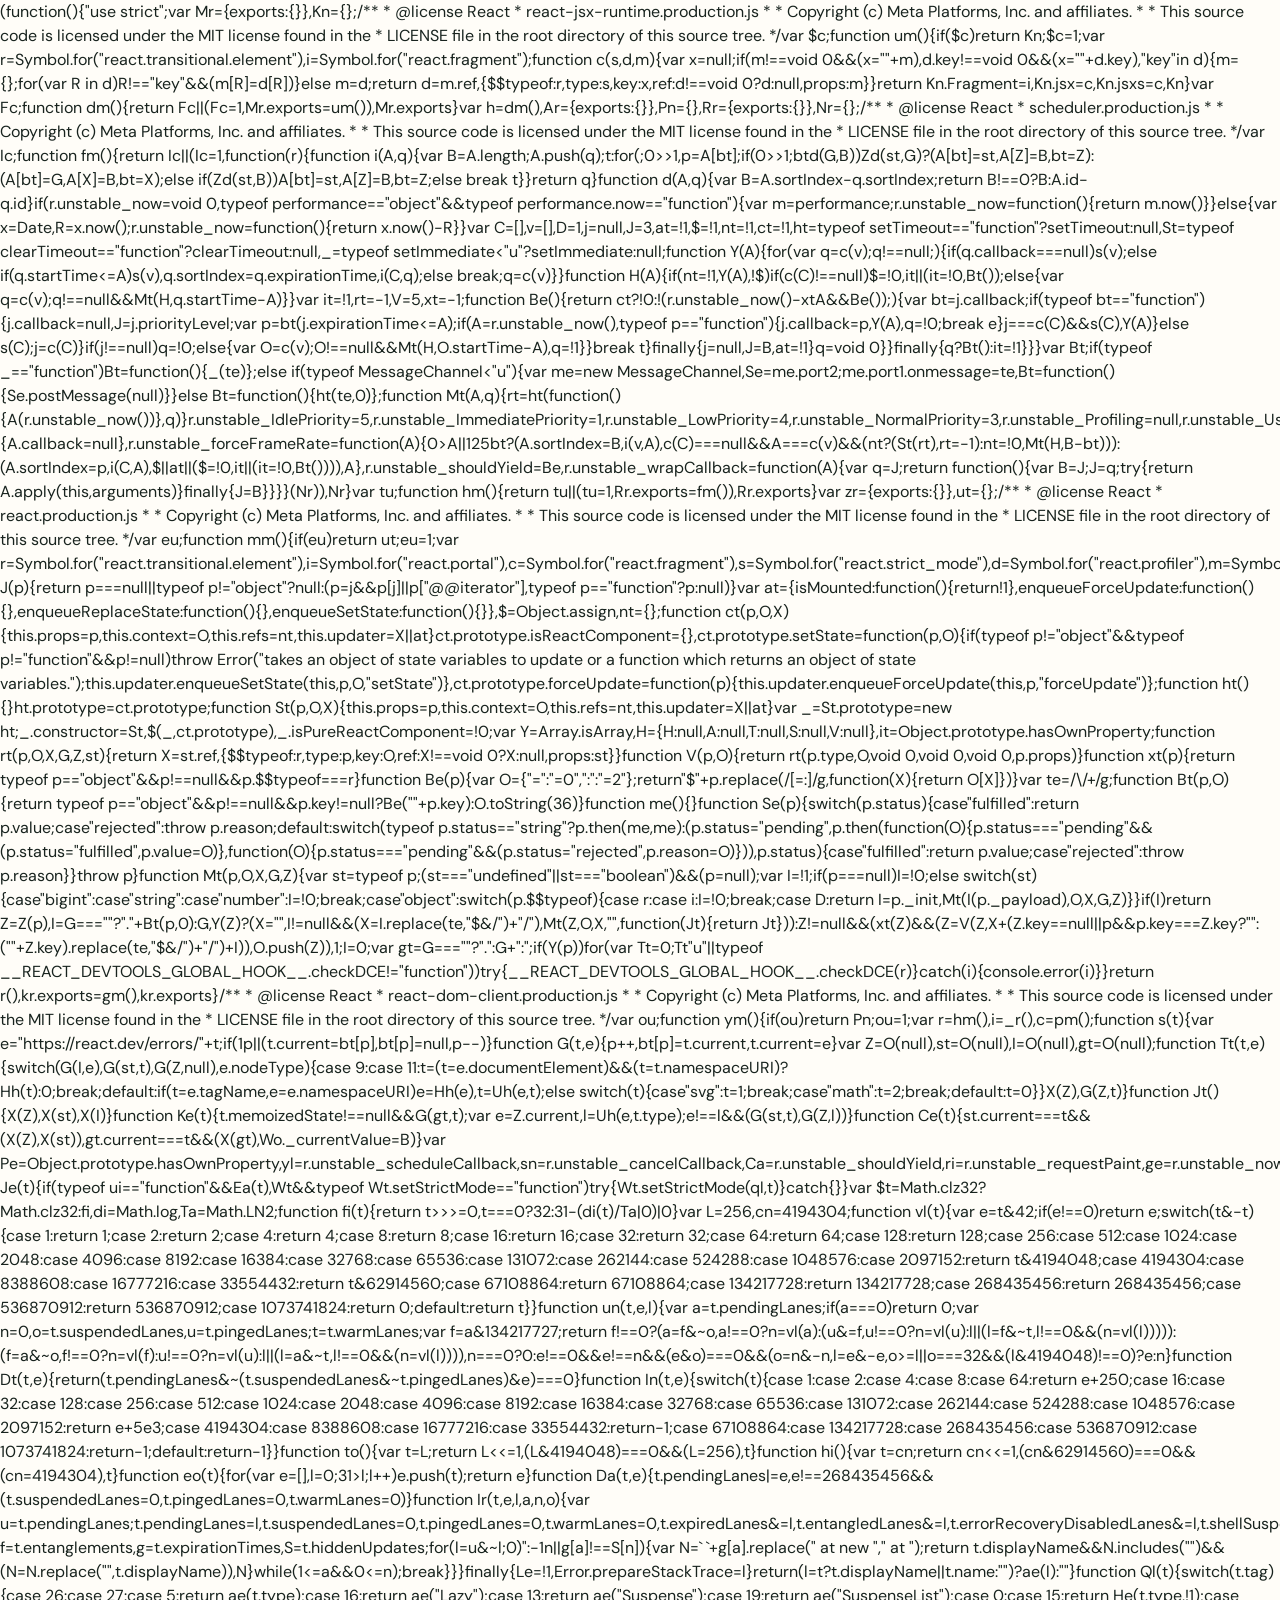
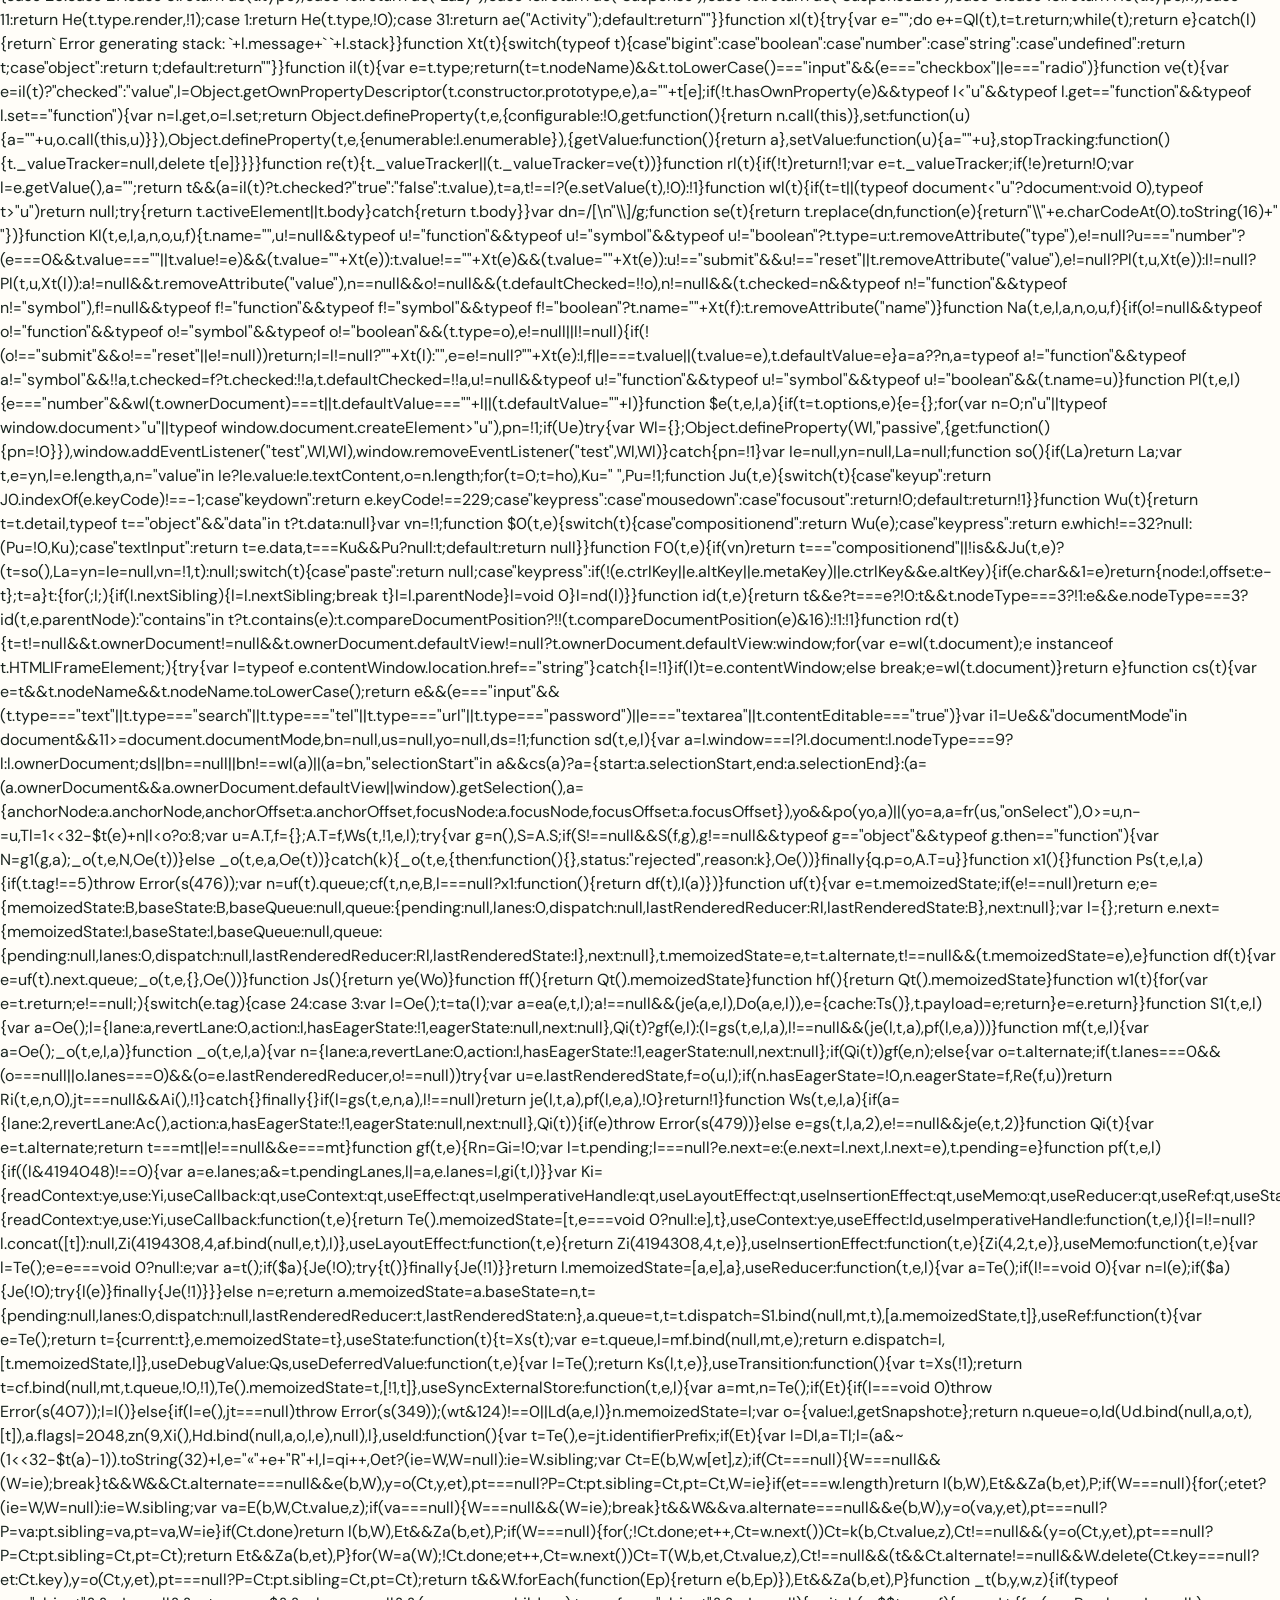
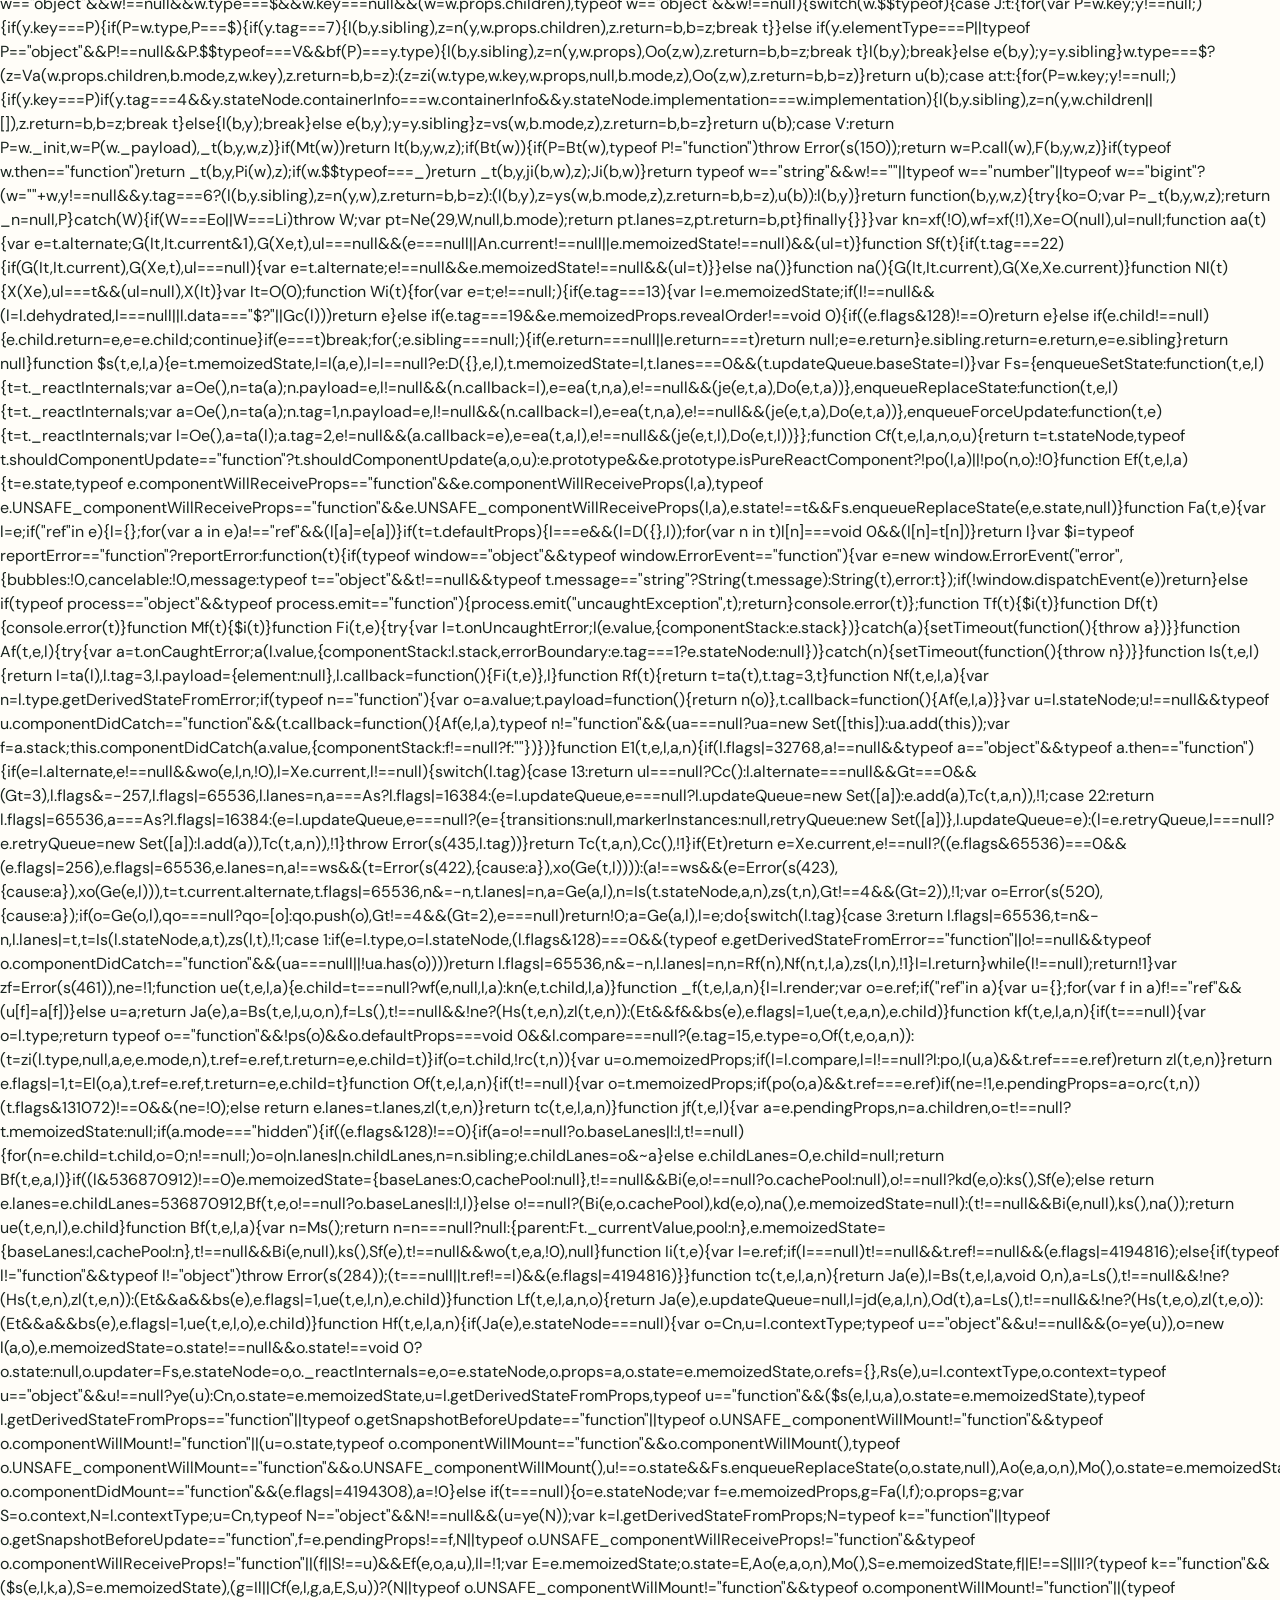
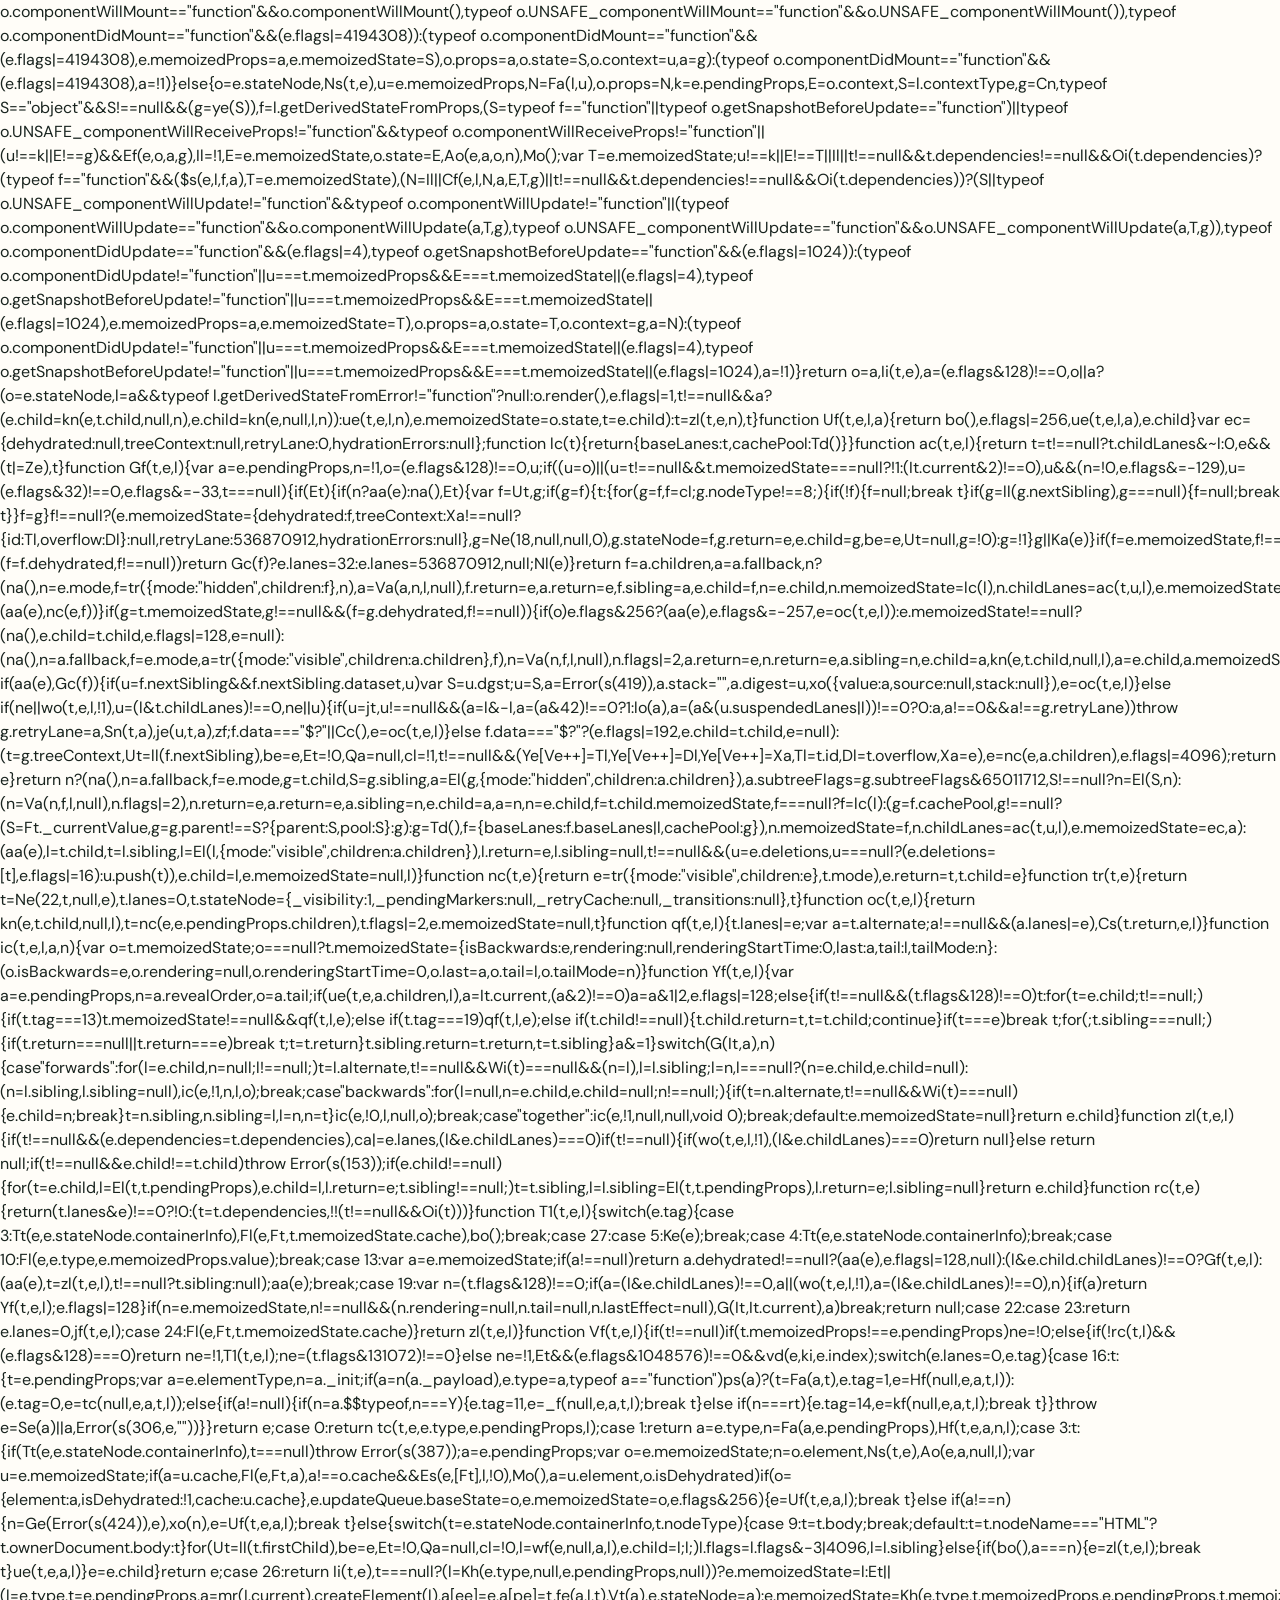
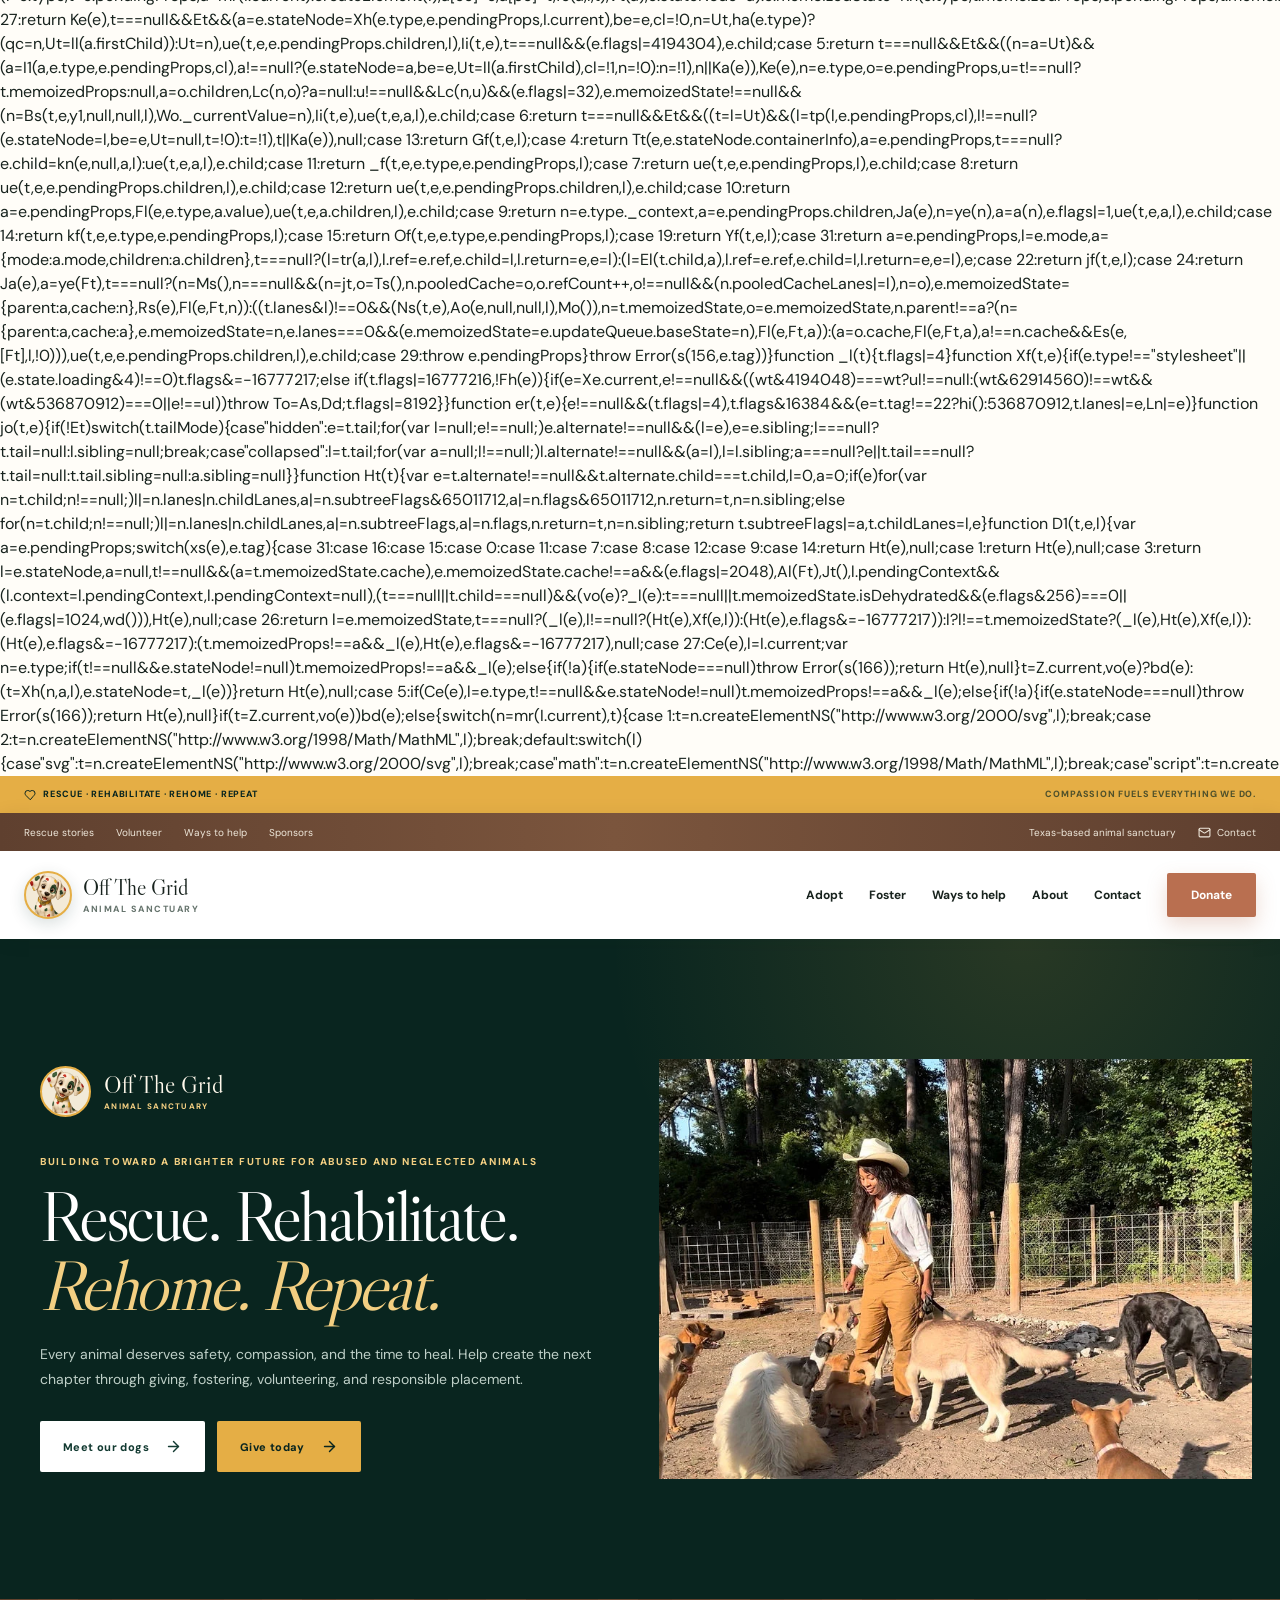
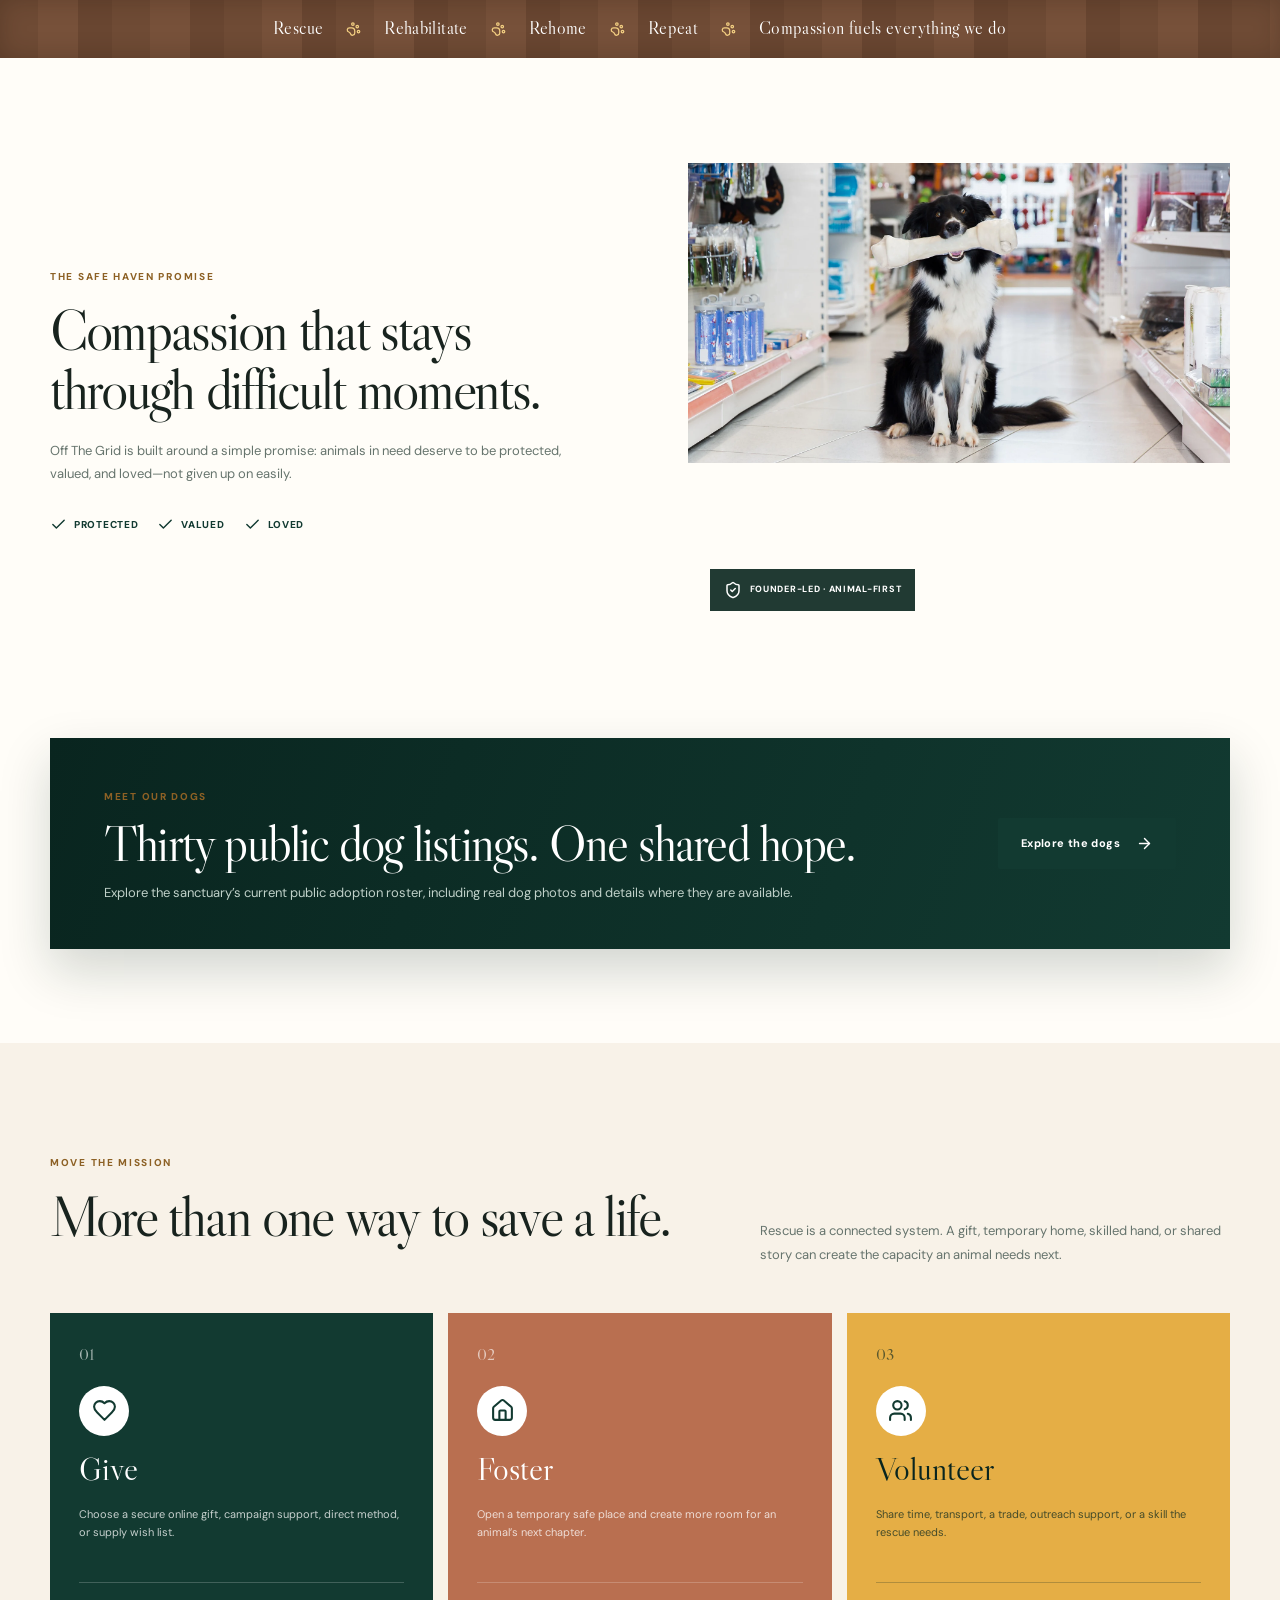
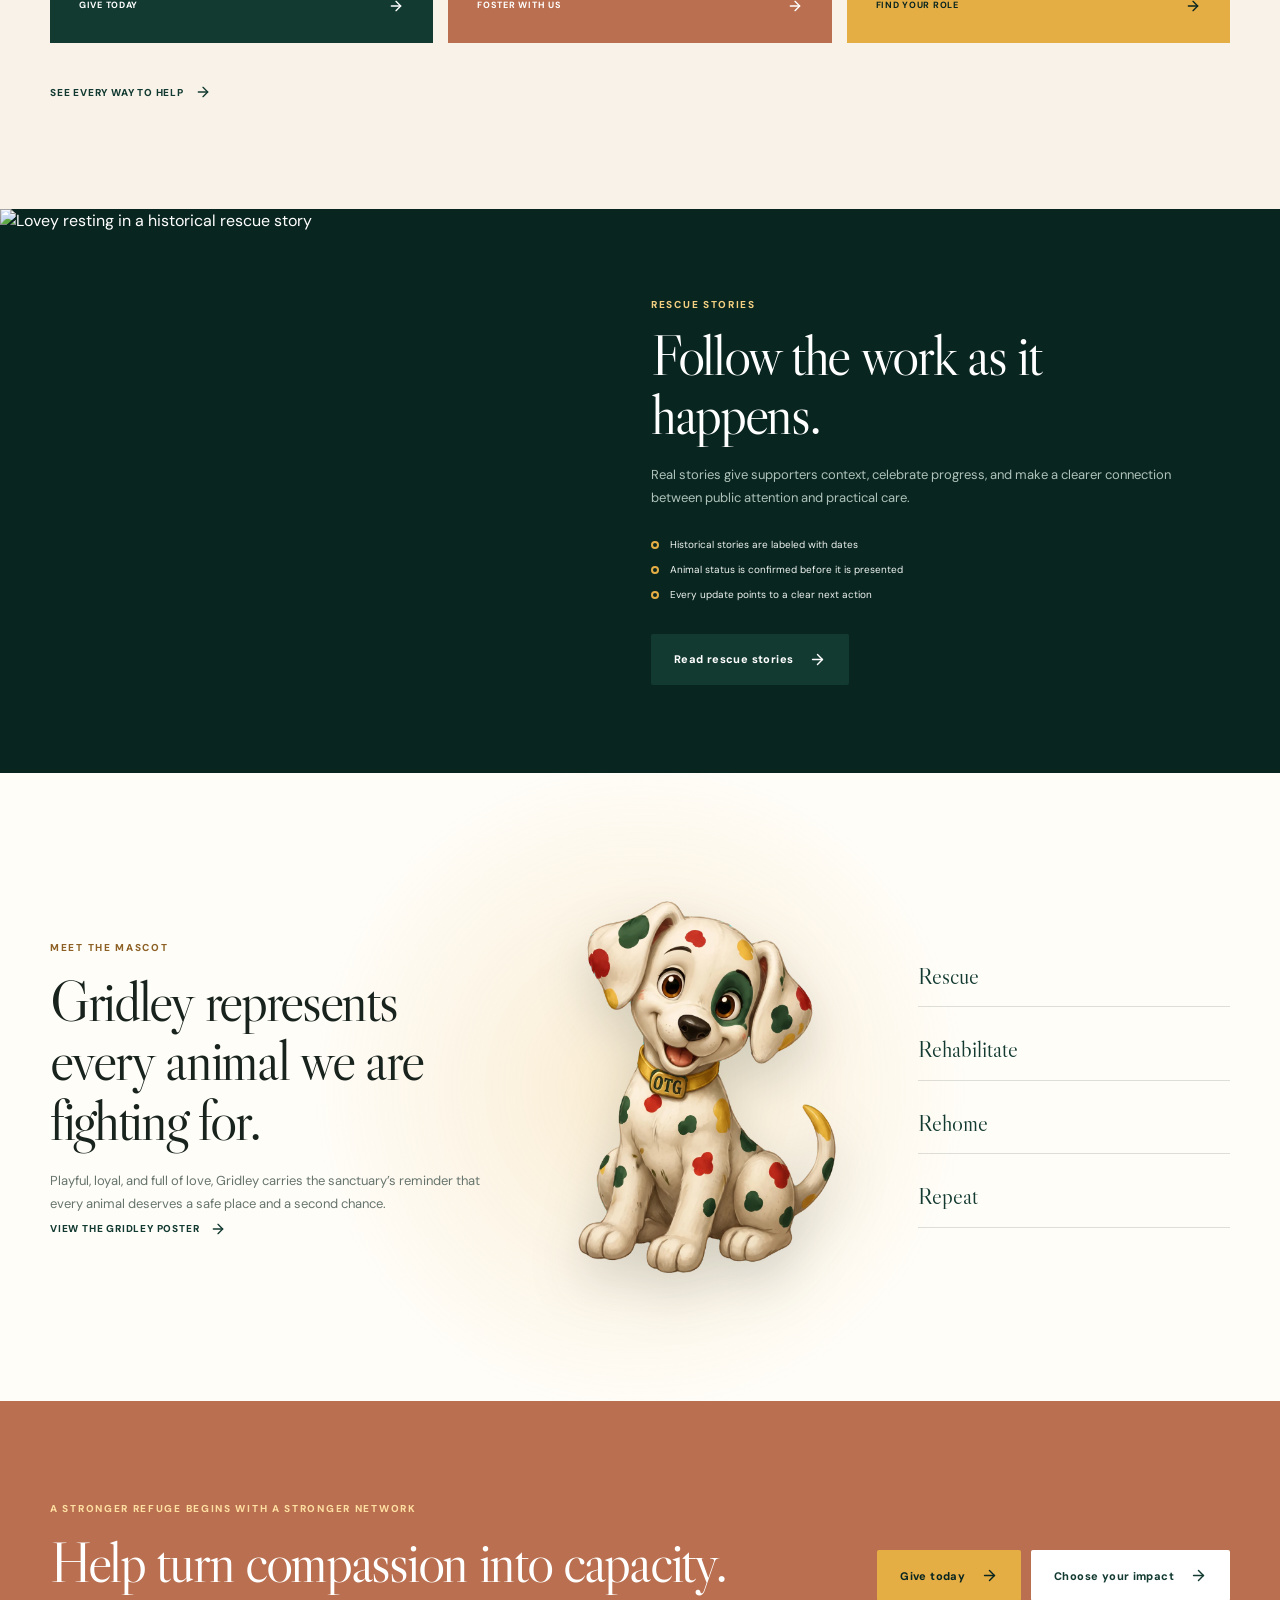
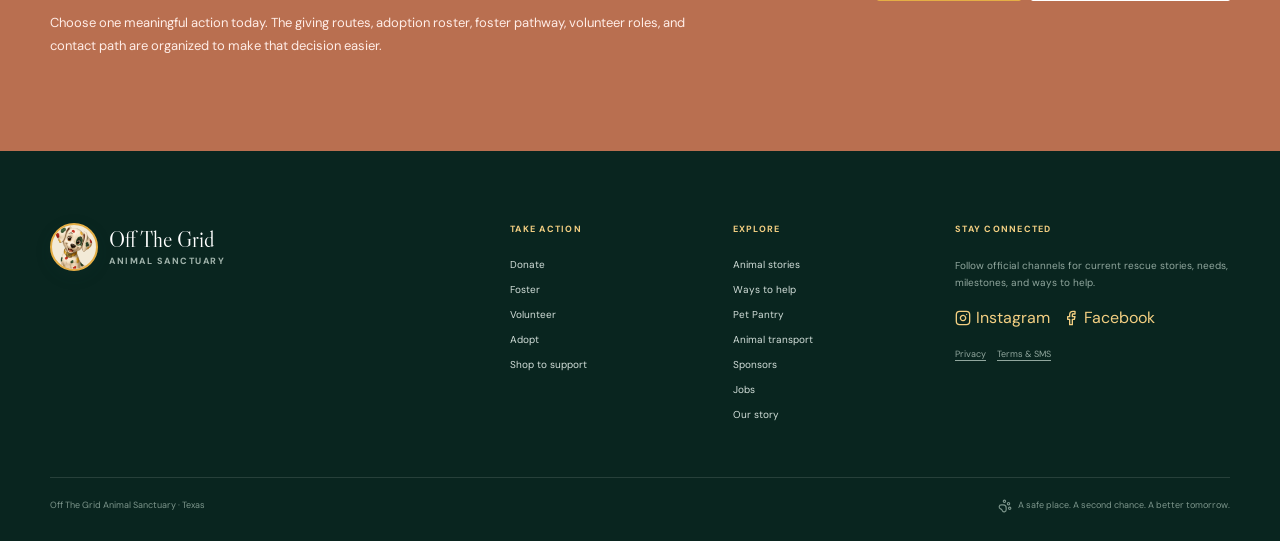
==== commit 836322b0: "Migrate legacy sanctuary content and public animal roster to Concept Two" ====
--- a/v2/about/index.html
+++ b/v2/about/index.html
@@ -9,12 +9,10 @@
     <link rel="preconnect" href="https://fonts.googleapis.com" />
     <link rel="preconnect" href="https://fonts.gstatic.com" crossorigin />
     <title>Off The Grid Animal Sanctuary | Rescue, Rehabilitate, Rehome</title>
-    <script type="module" crossorigin src="../assets/index-D1KD3frT.js"></script>
-    <link rel="stylesheet" crossorigin href="../assets/index-CowCqYAj.css">
-    <script src="/__manus__/debug-collector.js" defer></script>
+    <script type="module" crossorigin src="/v2/assets/index-CGqRHcSR.js"></script>
+    <link rel="stylesheet" crossorigin href="/v2/assets/index-De4buMqF.css">
   </head>
   <body>
-    <script id="manus-runtime">window.__MANUS_HOST_DEV__ = false;
 (function(){"use strict";var Mr={exports:{}},Kn={};/**
  * @license React
  * react-jsx-runtime.production.js
--- a/v2/assets/index-De4buMqF.css
+++ b/v2/assets/index-De4buMqF.css
@@ -0,0 +1 @@
+@import"https://fonts.googleapis.com/css2?family=DM+Sans:wght@400;500;600;700;800&family=Libre+Caslon+Display&display=swap";@layer components;/*! tailwindcss v4.1.14 | MIT License | https://tailwindcss.com */@layer properties{@supports (((-webkit-hyphens:none)) and (not (margin-trim:inline))) or ((-moz-orient:inline) and (not (color:rgb(from red r g b)))){*,:before,:after,::backdrop{--tw-translate-x:0;--tw-translate-y:0;--tw-translate-z:0;--tw-rotate-x:initial;--tw-rotate-y:initial;--tw-rotate-z:initial;--tw-skew-x:initial;--tw-skew-y:initial;--tw-border-style:solid;--tw-gradient-position:initial;--tw-gradient-from:#0000;--tw-gradient-via:#0000;--tw-gradient-to:#0000;--tw-gradient-stops:initial;--tw-gradient-via-stops:initial;--tw-gradient-from-position:0%;--tw-gradient-via-position:50%;--tw-gradient-to-position:100%;--tw-leading:initial;--tw-font-weight:initial;--tw-tracking:initial;--tw-ordinal:initial;--tw-slashed-zero:initial;--tw-numeric-figure:initial;--tw-numeric-spacing:initial;--tw-numeric-fraction:initial;--tw-shadow:0 0 #0000;--tw-shadow-color:initial;--tw-shadow-alpha:100%;--tw-inset-shadow:0 0 #0000;--tw-inset-shadow-color:initial;--tw-inset-shadow-alpha:100%;--tw-ring-color:initial;--tw-ring-shadow:0 0 #0000;--tw-inset-ring-color:initial;--tw-inset-ring-shadow:0 0 #0000;--tw-ring-inset:initial;--tw-ring-offset-width:0px;--tw-ring-offset-color:#fff;--tw-ring-offset-shadow:0 0 #0000;--tw-outline-style:solid;--tw-backdrop-blur:initial;--tw-backdrop-brightness:initial;--tw-backdrop-contrast:initial;--tw-backdrop-grayscale:initial;--tw-backdrop-hue-rotate:initial;--tw-backdrop-invert:initial;--tw-backdrop-opacity:initial;--tw-backdrop-saturate:initial;--tw-backdrop-sepia:initial;--tw-duration:initial;--tw-ease:initial;--tw-content:"";--tw-animation-delay:0s;--tw-animation-direction:normal;--tw-animation-duration:initial;--tw-animation-fill-mode:none;--tw-animation-iteration-count:1;--tw-enter-blur:0;--tw-enter-opacity:1;--tw-enter-rotate:0;--tw-enter-scale:1;--tw-enter-translate-x:0;--tw-enter-translate-y:0;--tw-exit-blur:0;--tw-exit-opacity:1;--tw-exit-rotate:0;--tw-exit-scale:1;--tw-exit-translate-x:0;--tw-exit-translate-y:0}}}@layer theme{:root,:host{--font-sans:ui-sans-serif,system-ui,sans-serif,"Apple Color Emoji","Segoe UI Emoji","Segoe UI Symbol","Noto Color Emoji";--font-mono:ui-monospace,SFMono-Regular,Menlo,Monaco,Consolas,"Liberation Mono","Courier New",monospace;--color-red-100:oklch(93.6% .032 17.717);--color-red-500:oklch(63.7% .237 25.331);--color-blue-600:oklch(54.6% .245 262.881);--color-blue-700:oklch(48.8% .243 264.376);--color-slate-50:oklch(98.4% .003 247.858);--color-slate-100:oklch(96.8% .007 247.896);--color-slate-600:oklch(44.6% .043 257.281);--color-slate-700:oklch(37.2% .044 257.287);--color-slate-900:oklch(20.8% .042 265.755);--color-black:#000;--color-white:#fff;--spacing:.25rem;--container-sm:24rem;--container-lg:32rem;--container-2xl:42rem;--text-xs:.75rem;--text-xs--line-height:calc(1/.75);--text-sm:.875rem;--text-sm--line-height:calc(1.25/.875);--text-base:1rem;--text-base--line-height: 1.5 ;--text-lg:1.125rem;--text-lg--line-height:calc(1.75/1.125);--text-xl:1.25rem;--text-xl--line-height:calc(1.75/1.25);--text-4xl:2.25rem;--text-4xl--line-height:calc(2.5/2.25);--font-weight-normal:400;--font-weight-medium:500;--font-weight-semibold:600;--font-weight-bold:700;--tracking-tight:-.025em;--tracking-widest:.1em;--leading-snug:1.375;--leading-normal:1.5;--leading-relaxed:1.625;--radius-xs:.125rem;--radius-sm:.25rem;--radius-md:.375rem;--radius-lg:.5rem;--radius-xl:.75rem;--ease-out:cubic-bezier(0,0,.2,1);--ease-in-out:cubic-bezier(.4,0,.2,1);--animate-spin:spin 1s linear infinite;--animate-pulse:pulse 2s cubic-bezier(.4,0,.6,1)infinite;--blur-sm:8px;--blur-2xl:40px;--aspect-video:16/9;--default-transition-duration:.15s;--default-transition-timing-function:cubic-bezier(.4,0,.2,1);--default-font-family:var(--font-sans);--default-mono-font-family:var(--font-mono)}}@layer base{*,:after,:before,::backdrop{box-sizing:border-box;border:0 solid;margin:0;padding:0}::file-selector-button{box-sizing:border-box;border:0 solid;margin:0;padding:0}html,:host{-webkit-text-size-adjust:100%;tab-size:4;line-height:1.5;font-family:var(--default-font-family,ui-sans-serif,system-ui,sans-serif,"Apple Color Emoji","Segoe UI Emoji","Segoe UI Symbol","Noto Color Emoji");font-feature-settings:var(--default-font-feature-settings,normal);font-variation-settings:var(--default-font-variation-settings,normal);-webkit-tap-highlight-color:transparent}hr{height:0;color:inherit;border-top-width:1px}abbr:where([title]){-webkit-text-decoration:underline dotted;text-decoration:underline dotted}h1,h2,h3,h4,h5,h6{font-size:inherit;font-weight:inherit}a{color:inherit;-webkit-text-decoration:inherit;text-decoration:inherit}b,strong{font-weight:bolder}code,kbd,samp,pre{font-family:var(--default-mono-font-family,ui-monospace,SFMono-Regular,Menlo,Monaco,Consolas,"Liberation Mono","Courier New",monospace);font-feature-settings:var(--default-mono-font-feature-settings,normal);font-variation-settings:var(--default-mono-font-variation-settings,normal);font-size:1em}small{font-size:80%}sub,sup{vertical-align:baseline;font-size:75%;line-height:0;position:relative}sub{bottom:-.25em}sup{top:-.5em}table{text-indent:0;border-color:inherit;border-collapse:collapse}:-moz-focusring{outline:auto}progress{vertical-align:baseline}summary{display:list-item}ol,ul,menu{list-style:none}img,svg,video,canvas,audio,iframe,embed,object{vertical-align:middle;display:block}img,video{max-width:100%;height:auto}button,input,select,optgroup,textarea{font:inherit;font-feature-settings:inherit;font-variation-settings:inherit;letter-spacing:inherit;color:inherit;opacity:1;background-color:#0000;border-radius:0}::file-selector-button{font:inherit;font-feature-settings:inherit;font-variation-settings:inherit;letter-spacing:inherit;color:inherit;opacity:1;background-color:#0000;border-radius:0}:where(select:is([multiple],[size])) optgroup{font-weight:bolder}:where(select:is([multiple],[size])) optgroup option{padding-inline-start:20px}::file-selector-button{margin-inline-end:4px}::placeholder{opacity:1}@supports (not ((-webkit-appearance:-apple-pay-button))) or (contain-intrinsic-size:1px){::placeholder{color:currentColor}@supports (color:color-mix(in lab,red,red)){::placeholder{color:color-mix(in oklab,currentcolor 50%,transparent)}}}textarea{resize:vertical}::-webkit-search-decoration{-webkit-appearance:none}::-webkit-date-and-time-value{min-height:1lh;text-align:inherit}::-webkit-datetime-edit{display:inline-flex}::-webkit-datetime-edit-fields-wrapper{padding:0}::-webkit-datetime-edit{padding-block:0}::-webkit-datetime-edit-year-field{padding-block:0}::-webkit-datetime-edit-month-field{padding-block:0}::-webkit-datetime-edit-day-field{padding-block:0}::-webkit-datetime-edit-hour-field{padding-block:0}::-webkit-datetime-edit-minute-field{padding-block:0}::-webkit-datetime-edit-second-field{padding-block:0}::-webkit-datetime-edit-millisecond-field{padding-block:0}::-webkit-datetime-edit-meridiem-field{padding-block:0}::-webkit-calendar-picker-indicator{line-height:1}:-moz-ui-invalid{box-shadow:none}button,input:where([type=button],[type=reset],[type=submit]){appearance:button}::file-selector-button{appearance:button}::-webkit-inner-spin-button{height:auto}::-webkit-outer-spin-button{height:auto}[hidden]:where(:not([hidden=until-found])){display:none!important}}@layer utilities{.\@container\/card-header{container:card-header/inline-size}.\@container\/field-group{container:field-group/inline-size}.pointer-events-none{pointer-events:none}.invisible{visibility:hidden}.visible{visibility:visible}.sr-only{clip-path:inset(50%);white-space:nowrap;border-width:0;width:1px;height:1px;margin:-1px;padding:0;position:absolute;overflow:hidden}.absolute{position:absolute}.fixed{position:fixed}.relative{position:relative}.static{position:static}.inset-0{inset:calc(var(--spacing)*0)}.inset-x-0{inset-inline:calc(var(--spacing)*0)}.inset-y-0{inset-block:calc(var(--spacing)*0)}.-top-12{top:calc(var(--spacing)*-12)}.top-0{top:calc(var(--spacing)*0)}.top-1\.5{top:calc(var(--spacing)*1.5)}.top-1\/2{top:50%}.top-3\.5{top:calc(var(--spacing)*3.5)}.top-4{top:calc(var(--spacing)*4)}.top-\[1px\]{top:1px}.top-\[50\%\]{top:50%}.top-\[60\%\]{top:60%}.top-full{top:100%}.-right-12{right:calc(var(--spacing)*-12)}.right-0{right:calc(var(--spacing)*0)}.right-1{right:calc(var(--spacing)*1)}.right-2{right:calc(var(--spacing)*2)}.right-3{right:calc(var(--spacing)*3)}.right-4{right:calc(var(--spacing)*4)}.-bottom-12{bottom:calc(var(--spacing)*-12)}.bottom-0{bottom:calc(var(--spacing)*0)}.-left-12{left:calc(var(--spacing)*-12)}.left-0{left:calc(var(--spacing)*0)}.left-1\/2{left:50%}.left-2{left:calc(var(--spacing)*2)}.left-\[50\%\]{left:50%}.isolate{isolation:isolate}.z-10{z-index:10}.z-20{z-index:20}.z-50{z-index:50}.z-\[1\]{z-index:1}.order-first{order:-9999}.order-last{order:9999}.col-start-2{grid-column-start:2}.row-span-2{grid-row:span 2/span 2}.row-start-1{grid-row-start:1}.container{width:100%}@media (min-width:40rem){.container{max-width:40rem}}@media (min-width:48rem){.container{max-width:48rem}}@media (min-width:64rem){.container{max-width:64rem}}@media (min-width:80rem){.container{max-width:80rem}}@media (min-width:96rem){.container{max-width:96rem}}.\!m-0{margin:calc(var(--spacing)*0)!important}.-mx-1{margin-inline:calc(var(--spacing)*-1)}.mx-2{margin-inline:calc(var(--spacing)*2)}.mx-3\.5{margin-inline:calc(var(--spacing)*3.5)}.mx-4{margin-inline:calc(var(--spacing)*4)}.mx-auto{margin-inline:auto}.-my-2{margin-block:calc(var(--spacing)*-2)}.my-0{margin-block:calc(var(--spacing)*0)}.my-0\.5{margin-block:calc(var(--spacing)*.5)}.my-1{margin-block:calc(var(--spacing)*1)}.-mt-4{margin-top:calc(var(--spacing)*-4)}.mt-1\.5{margin-top:calc(var(--spacing)*1.5)}.mt-2{margin-top:calc(var(--spacing)*2)}.mt-4{margin-top:calc(var(--spacing)*4)}.mt-auto{margin-top:auto}.mr-2{margin-right:calc(var(--spacing)*2)}.mb-2{margin-bottom:calc(var(--spacing)*2)}.mb-3{margin-bottom:calc(var(--spacing)*3)}.mb-4{margin-bottom:calc(var(--spacing)*4)}.mb-6{margin-bottom:calc(var(--spacing)*6)}.mb-8{margin-bottom:calc(var(--spacing)*8)}.-ml-4{margin-left:calc(var(--spacing)*-4)}.ml-1{margin-left:calc(var(--spacing)*1)}.ml-4{margin-left:calc(var(--spacing)*4)}.ml-auto{margin-left:auto}.line-clamp-1{-webkit-line-clamp:1;-webkit-box-orient:vertical;display:-webkit-box;overflow:hidden}.line-clamp-2{-webkit-line-clamp:2;-webkit-box-orient:vertical;display:-webkit-box;overflow:hidden}.block{display:block}.flex{display:flex}.grid{display:grid}.hidden{display:none}.inline-flex{display:inline-flex}.table{display:table}.table-caption{display:table-caption}.table-cell{display:table-cell}.table-row{display:table-row}.field-sizing-content{field-sizing:content}.aspect-square{aspect-ratio:1}.aspect-video{aspect-ratio:var(--aspect-video)}.size-\(--cell-size\){width:var(--cell-size);height:var(--cell-size)}.size-2{width:calc(var(--spacing)*2);height:calc(var(--spacing)*2)}.size-2\.5{width:calc(var(--spacing)*2.5);height:calc(var(--spacing)*2.5)}.size-3{width:calc(var(--spacing)*3);height:calc(var(--spacing)*3)}.size-3\.5{width:calc(var(--spacing)*3.5);height:calc(var(--spacing)*3.5)}.size-4{width:calc(var(--spacing)*4);height:calc(var(--spacing)*4)}.size-6{width:calc(var(--spacing)*6);height:calc(var(--spacing)*6)}.size-7{width:calc(var(--spacing)*7);height:calc(var(--spacing)*7)}.size-8{width:calc(var(--spacing)*8);height:calc(var(--spacing)*8)}.size-9{width:calc(var(--spacing)*9);height:calc(var(--spacing)*9)}.size-10{width:calc(var(--spacing)*10);height:calc(var(--spacing)*10)}.size-auto{width:auto;height:auto}.size-full{width:100%;height:100%}.h-\(--cell-size\){height:var(--cell-size)}.h-1\.5{height:calc(var(--spacing)*1.5)}.h-2{height:calc(var(--spacing)*2)}.h-2\.5{height:calc(var(--spacing)*2.5)}.h-4{height:calc(var(--spacing)*4)}.h-5{height:calc(var(--spacing)*5)}.h-6{height:calc(var(--spacing)*6)}.h-7{height:calc(var(--spacing)*7)}.h-8{height:calc(var(--spacing)*8)}.h-9{height:calc(var(--spacing)*9)}.h-10{height:calc(var(--spacing)*10)}.h-12{height:calc(var(--spacing)*12)}.h-16{height:calc(var(--spacing)*16)}.h-\[1\.15rem\]{height:1.15rem}.h-\[500px\]{height:500px}.h-\[calc\(100\%-1px\)\]{height:calc(100% - 1px)}.h-\[var\(--radix-navigation-menu-viewport-height\)\]{height:var(--radix-navigation-menu-viewport-height)}.h-\[var\(--radix-select-trigger-height\)\]{height:var(--radix-select-trigger-height)}.h-auto{height:auto}.h-full{height:100%}.h-px{height:1px}.h-svh{height:100svh}.max-h-\(--radix-context-menu-content-available-height\){max-height:var(--radix-context-menu-content-available-height)}.max-h-\(--radix-dropdown-menu-content-available-height\){max-height:var(--radix-dropdown-menu-content-available-height)}.max-h-\(--radix-select-content-available-height\){max-height:var(--radix-select-content-available-height)}.max-h-\[300px\]{max-height:300px}.min-h-0{min-height:calc(var(--spacing)*0)}.min-h-4{min-height:calc(var(--spacing)*4)}.min-h-16{min-height:calc(var(--spacing)*16)}.min-h-screen{min-height:100vh}.min-h-svh{min-height:100svh}.w-\(--cell-size\){width:var(--cell-size)}.w-\(--sidebar-width\){width:var(--sidebar-width)}.w-0{width:calc(var(--spacing)*0)}.w-1{width:calc(var(--spacing)*1)}.w-2{width:calc(var(--spacing)*2)}.w-2\.5{width:calc(var(--spacing)*2.5)}.w-3{width:calc(var(--spacing)*3)}.w-3\/4{width:75%}.w-4{width:calc(var(--spacing)*4)}.w-5{width:calc(var(--spacing)*5)}.w-8{width:calc(var(--spacing)*8)}.w-9{width:calc(var(--spacing)*9)}.w-10{width:calc(var(--spacing)*10)}.w-16{width:calc(var(--spacing)*16)}.w-64{width:calc(var(--spacing)*64)}.w-72{width:calc(var(--spacing)*72)}.w-\[100px\]{width:100px}.w-\[400px\]{width:400px}.w-auto{width:auto}.w-fit{width:fit-content}.w-full{width:100%}.w-max{width:max-content}.w-px{width:1px}.max-w-\(--skeleton-width\){max-width:var(--skeleton-width)}.max-w-2xl{max-width:var(--container-2xl)}.max-w-\[calc\(100\%-2rem\)\]{max-width:calc(100% - 2rem)}.max-w-lg{max-width:var(--container-lg)}.max-w-max{max-width:max-content}.max-w-sm{max-width:var(--container-sm)}.min-w-\(--cell-size\){min-width:var(--cell-size)}.min-w-0{min-width:calc(var(--spacing)*0)}.min-w-5{min-width:calc(var(--spacing)*5)}.min-w-8{min-width:calc(var(--spacing)*8)}.min-w-9{min-width:calc(var(--spacing)*9)}.min-w-10{min-width:calc(var(--spacing)*10)}.min-w-\[8rem\]{min-width:8rem}.min-w-\[12rem\]{min-width:12rem}.min-w-\[var\(--radix-select-trigger-width\)\]{min-width:var(--radix-select-trigger-width)}.flex-1{flex:1}.flex-shrink-0,.shrink-0{flex-shrink:0}.grow{flex-grow:1}.grow-0{flex-grow:0}.basis-full{flex-basis:100%}.caption-bottom{caption-side:bottom}.border-collapse{border-collapse:collapse}.origin-\(--radix-context-menu-content-transform-origin\){transform-origin:var(--radix-context-menu-content-transform-origin)}.origin-\(--radix-dropdown-menu-content-transform-origin\){transform-origin:var(--radix-dropdown-menu-content-transform-origin)}.origin-\(--radix-hover-card-content-transform-origin\){transform-origin:var(--radix-hover-card-content-transform-origin)}.origin-\(--radix-menubar-content-transform-origin\){transform-origin:var(--radix-menubar-content-transform-origin)}.origin-\(--radix-popover-content-transform-origin\){transform-origin:var(--radix-popover-content-transform-origin)}.origin-\(--radix-select-content-transform-origin\){transform-origin:var(--radix-select-content-transform-origin)}.origin-\(--radix-tooltip-content-transform-origin\){transform-origin:var(--radix-tooltip-content-transform-origin)}.-translate-x-1\/2{--tw-translate-x: -50% ;translate:var(--tw-translate-x)var(--tw-translate-y)}.-translate-x-px{--tw-translate-x:-1px;translate:var(--tw-translate-x)var(--tw-translate-y)}.translate-x-\[-50\%\]{--tw-translate-x:-50%;translate:var(--tw-translate-x)var(--tw-translate-y)}.translate-x-px{--tw-translate-x:1px;translate:var(--tw-translate-x)var(--tw-translate-y)}.-translate-y-1\/2{--tw-translate-y: -50% ;translate:var(--tw-translate-x)var(--tw-translate-y)}.translate-y-0\.5{--tw-translate-y:calc(var(--spacing)*.5);translate:var(--tw-translate-x)var(--tw-translate-y)}.translate-y-\[-50\%\]{--tw-translate-y:-50%;translate:var(--tw-translate-x)var(--tw-translate-y)}.translate-y-\[calc\(-50\%_-_2px\)\]{--tw-translate-y: calc(-50% - 2px) ;translate:var(--tw-translate-x)var(--tw-translate-y)}.rotate-45{rotate:45deg}.rotate-90{rotate:90deg}.transform{transform:var(--tw-rotate-x,)var(--tw-rotate-y,)var(--tw-rotate-z,)var(--tw-skew-x,)var(--tw-skew-y,)}.animate-caret-blink{animation:1.25s ease-out infinite caret-blink}.animate-in{animation:enter var(--tw-animation-duration,var(--tw-duration,.15s))var(--tw-ease,ease)var(--tw-animation-delay,0s)var(--tw-animation-iteration-count,1)var(--tw-animation-direction,normal)var(--tw-animation-fill-mode,none)}.animate-pulse{animation:var(--animate-pulse)}.animate-spin{animation:var(--animate-spin)}.cursor-default{cursor:default}.cursor-pointer{cursor:pointer}.cursor-text{cursor:text}.touch-none{touch-action:none}.resize-none{resize:none}.scroll-my-1{scroll-margin-block:calc(var(--spacing)*1)}.scroll-py-1{scroll-padding-block:calc(var(--spacing)*1)}.list-disc{list-style-type:disc}.list-none{list-style-type:none}.auto-rows-min{grid-auto-rows:min-content}.grid-cols-\[0_1fr\]{grid-template-columns:0 1fr}.grid-rows-\[auto_auto\]{grid-template-rows:auto auto}.flex-col{flex-direction:column}.flex-col-reverse{flex-direction:column-reverse}.flex-row{flex-direction:row}.flex-wrap{flex-wrap:wrap}.items-center{align-items:center}.items-end{align-items:flex-end}.items-start{align-items:flex-start}.items-stretch{align-items:stretch}.justify-between{justify-content:space-between}.justify-center{justify-content:center}.justify-start{justify-content:flex-start}.justify-items-start{justify-items:start}.gap-0{gap:calc(var(--spacing)*0)}.gap-0\.5{gap:calc(var(--spacing)*.5)}.gap-1{gap:calc(var(--spacing)*1)}.gap-1\.5{gap:calc(var(--spacing)*1.5)}.gap-2{gap:calc(var(--spacing)*2)}.gap-2\.5{gap:calc(var(--spacing)*2.5)}.gap-3{gap:calc(var(--spacing)*3)}.gap-4{gap:calc(var(--spacing)*4)}.gap-6{gap:calc(var(--spacing)*6)}.gap-7{gap:calc(var(--spacing)*7)}.gap-y-0\.5{row-gap:calc(var(--spacing)*.5)}.self-start{align-self:flex-start}.self-stretch{align-self:stretch}.justify-self-end{justify-self:flex-end}.truncate{text-overflow:ellipsis;white-space:nowrap;overflow:hidden}.overflow-auto{overflow:auto}.overflow-hidden{overflow:hidden}.overflow-x-auto{overflow-x:auto}.overflow-x-hidden{overflow-x:hidden}.overflow-y-auto{overflow-y:auto}.rounded{border-radius:.25rem}.rounded-\[2px\]{border-radius:2px}.rounded-\[4px\]{border-radius:4px}.rounded-\[10px\]{border-radius:10px}.rounded-\[20px\]{border-radius:20px}.rounded-\[calc\(var\(--radius\)-5px\)\]{border-radius:calc(var(--radius) - 5px)}.rounded-\[inherit\]{border-radius:inherit}.rounded-full{border-radius:3.40282e38px}.rounded-lg{border-radius:var(--radius-lg)}.rounded-md{border-radius:var(--radius-md)}.rounded-none{border-radius:0}.rounded-sm{border-radius:var(--radius-sm)}.rounded-xl{border-radius:var(--radius-xl)}.rounded-xs{border-radius:var(--radius-xs)}.rounded-l-md{border-top-left-radius:var(--radius-md);border-bottom-left-radius:var(--radius-md)}.rounded-tl-sm{border-top-left-radius:var(--radius-sm)}.rounded-r-md{border-top-right-radius:var(--radius-md);border-bottom-right-radius:var(--radius-md)}.border{border-style:var(--tw-border-style);border-width:1px}.border-0{border-style:var(--tw-border-style);border-width:0}.border-\[1\.5px\]{border-style:var(--tw-border-style);border-width:1.5px}.border-y{border-block-style:var(--tw-border-style);border-block-width:1px}.border-t{border-top-style:var(--tw-border-style);border-top-width:1px}.border-r{border-right-style:var(--tw-border-style);border-right-width:1px}.border-b{border-bottom-style:var(--tw-border-style);border-bottom-width:1px}.border-l{border-left-style:var(--tw-border-style);border-left-width:1px}.border-dashed{--tw-border-style:dashed;border-style:dashed}.border-\(--color-border\){border-color:var(--color-border)}.border-\[rgba\(0\,0\,0\,0\.08\)\]{border-color:#00000014}.border-transparent{border-color:#0000}.border-t-transparent{border-top-color:#0000}.border-l-transparent{border-left-color:#0000}.bg-\(--color-bg\){background-color:var(--color-bg)}.bg-\[\#1a1a19\]{background-color:#1a1a19}.bg-\[\#f8f8f7\]{background-color:#f8f8f7}.bg-black\/50{background-color:#00000080}@supports (color:color-mix(in lab,red,red)){.bg-black\/50{background-color:color-mix(in oklab,var(--color-black)50%,transparent)}}.bg-blue-600{background-color:var(--color-blue-600)}.bg-red-100{background-color:var(--color-red-100)}.bg-transparent{background-color:#0000}.bg-white{background-color:var(--color-white)}.bg-white\/80{background-color:#fffc}@supports (color:color-mix(in lab,red,red)){.bg-white\/80{background-color:color-mix(in oklab,var(--color-white)80%,transparent)}}.bg-gradient-to-br{--tw-gradient-position:to bottom right in oklab;background-image:linear-gradient(var(--tw-gradient-stops))}.from-slate-50{--tw-gradient-from:var(--color-slate-50);--tw-gradient-stops:var(--tw-gradient-via-stops,var(--tw-gradient-position),var(--tw-gradient-from)var(--tw-gradient-from-position),var(--tw-gradient-to)var(--tw-gradient-to-position))}.to-slate-100{--tw-gradient-to:var(--color-slate-100);--tw-gradient-stops:var(--tw-gradient-via-stops,var(--tw-gradient-position),var(--tw-gradient-from)var(--tw-gradient-from-position),var(--tw-gradient-to)var(--tw-gradient-to-position))}.fill-current{fill:currentColor}.p-0{padding:calc(var(--spacing)*0)}.p-1{padding:calc(var(--spacing)*1)}.p-2{padding:calc(var(--spacing)*2)}.p-3{padding:calc(var(--spacing)*3)}.p-4{padding:calc(var(--spacing)*4)}.p-5{padding:calc(var(--spacing)*5)}.p-6{padding:calc(var(--spacing)*6)}.p-8{padding:calc(var(--spacing)*8)}.p-\[3px\]{padding:3px}.p-px{padding:1px}.px-\(--cell-size\){padding-inline:var(--cell-size)}.px-1{padding-inline:calc(var(--spacing)*1)}.px-1\.5{padding-inline:calc(var(--spacing)*1.5)}.px-2{padding-inline:calc(var(--spacing)*2)}.px-2\.5{padding-inline:calc(var(--spacing)*2.5)}.px-3{padding-inline:calc(var(--spacing)*3)}.px-4{padding-inline:calc(var(--spacing)*4)}.px-5{padding-inline:calc(var(--spacing)*5)}.px-6{padding-inline:calc(var(--spacing)*6)}.py-0\.5{padding-block:calc(var(--spacing)*.5)}.py-1{padding-block:calc(var(--spacing)*1)}.py-1\.5{padding-block:calc(var(--spacing)*1.5)}.py-2{padding-block:calc(var(--spacing)*2)}.py-2\.5{padding-block:calc(var(--spacing)*2.5)}.py-3{padding-block:calc(var(--spacing)*3)}.py-4{padding-block:calc(var(--spacing)*4)}.py-5{padding-block:calc(var(--spacing)*5)}.py-6{padding-block:calc(var(--spacing)*6)}.pt-0{padding-top:calc(var(--spacing)*0)}.pt-3{padding-top:calc(var(--spacing)*3)}.pt-4{padding-top:calc(var(--spacing)*4)}.pt-8{padding-top:calc(var(--spacing)*8)}.pt-12{padding-top:calc(var(--spacing)*12)}.pr-1{padding-right:calc(var(--spacing)*1)}.pr-2{padding-right:calc(var(--spacing)*2)}.pr-2\.5{padding-right:calc(var(--spacing)*2.5)}.pr-3{padding-right:calc(var(--spacing)*3)}.pr-8{padding-right:calc(var(--spacing)*8)}.pb-3{padding-bottom:calc(var(--spacing)*3)}.pb-4{padding-bottom:calc(var(--spacing)*4)}.pb-8{padding-bottom:calc(var(--spacing)*8)}.pl-2{padding-left:calc(var(--spacing)*2)}.pl-3{padding-left:calc(var(--spacing)*3)}.pl-4{padding-left:calc(var(--spacing)*4)}.pl-8{padding-left:calc(var(--spacing)*8)}.text-center{text-align:center}.text-left{text-align:left}.align-middle{vertical-align:middle}.font-mono{font-family:var(--font-mono)}.font-sans{font-family:var(--font-sans)}.text-4xl{font-size:var(--text-4xl);line-height:var(--tw-leading,var(--text-4xl--line-height))}.text-base{font-size:var(--text-base);line-height:var(--tw-leading,var(--text-base--line-height))}.text-lg{font-size:var(--text-lg);line-height:var(--tw-leading,var(--text-lg--line-height))}.text-sm{font-size:var(--text-sm);line-height:var(--tw-leading,var(--text-sm--line-height))}.text-sm\/relaxed{font-size:var(--text-sm);line-height:var(--leading-relaxed)}.text-xl{font-size:var(--text-xl);line-height:var(--tw-leading,var(--text-xl--line-height))}.text-xs{font-size:var(--text-xs);line-height:var(--tw-leading,var(--text-xs--line-height))}.text-\[0\.8rem\]{font-size:.8rem}.leading-5{--tw-leading:calc(var(--spacing)*5);line-height:calc(var(--spacing)*5)}.leading-\[26px\]{--tw-leading:26px;line-height:26px}.leading-none{--tw-leading:1;line-height:1}.leading-normal{--tw-leading:var(--leading-normal);line-height:var(--leading-normal)}.leading-relaxed{--tw-leading:var(--leading-relaxed);line-height:var(--leading-relaxed)}.leading-snug{--tw-leading:var(--leading-snug);line-height:var(--leading-snug)}.font-bold{--tw-font-weight:var(--font-weight-bold);font-weight:var(--font-weight-bold)}.font-medium{--tw-font-weight:var(--font-weight-medium);font-weight:var(--font-weight-medium)}.font-normal{--tw-font-weight:var(--font-weight-normal);font-weight:var(--font-weight-normal)}.font-semibold{--tw-font-weight:var(--font-weight-semibold);font-weight:var(--font-weight-semibold)}.tracking-\[-0\.44px\]{--tw-tracking:-.44px;letter-spacing:-.44px}.tracking-\[-0\.154px\]{--tw-tracking:-.154px;letter-spacing:-.154px}.tracking-tight{--tw-tracking:var(--tracking-tight);letter-spacing:var(--tracking-tight)}.tracking-widest{--tw-tracking:var(--tracking-widest);letter-spacing:var(--tracking-widest)}.text-balance{text-wrap:balance}.break-words{overflow-wrap:break-word}.whitespace-break-spaces{white-space:break-spaces}.whitespace-nowrap{white-space:nowrap}.text-\[\#34322d\]{color:#34322d}.text-\[\#858481\]{color:#858481}.text-current{color:currentColor}.text-red-500{color:var(--color-red-500)}.text-slate-600{color:var(--color-slate-600)}.text-slate-700{color:var(--color-slate-700)}.text-slate-900{color:var(--color-slate-900)}.text-white{color:var(--color-white)}.tabular-nums{--tw-numeric-spacing:tabular-nums;font-variant-numeric:var(--tw-ordinal,)var(--tw-slashed-zero,)var(--tw-numeric-figure,)var(--tw-numeric-spacing,)var(--tw-numeric-fraction,)}.underline-offset-4{text-underline-offset:4px}.opacity-0{opacity:0}.opacity-50{opacity:.5}.opacity-70{opacity:.7}.shadow{--tw-shadow:0 1px 3px 0 var(--tw-shadow-color,#0000001a),0 1px 2px -1px var(--tw-shadow-color,#0000001a);box-shadow:var(--tw-inset-shadow),var(--tw-inset-ring-shadow),var(--tw-ring-offset-shadow),var(--tw-ring-shadow),var(--tw-shadow)}.shadow-\[0_0_0_1px_hsl\(var\(--sidebar-border\)\)\]{--tw-shadow:0 0 0 1px var(--tw-shadow-color,hsl(var(--sidebar-border)));box-shadow:var(--tw-inset-shadow),var(--tw-inset-ring-shadow),var(--tw-ring-offset-shadow),var(--tw-ring-shadow),var(--tw-shadow)}.shadow-\[0px_4px_11px_0px_rgba\(0\,0\,0\,0\.08\)\]{--tw-shadow:0px 4px 11px 0px var(--tw-shadow-color,#00000014);box-shadow:var(--tw-inset-shadow),var(--tw-inset-ring-shadow),var(--tw-ring-offset-shadow),var(--tw-ring-shadow),var(--tw-shadow)}.shadow-lg{--tw-shadow:0 10px 15px -3px var(--tw-shadow-color,#0000001a),0 4px 6px -4px var(--tw-shadow-color,#0000001a);box-shadow:var(--tw-inset-shadow),var(--tw-inset-ring-shadow),var(--tw-ring-offset-shadow),var(--tw-ring-shadow),var(--tw-shadow)}.shadow-md{--tw-shadow:0 4px 6px -1px var(--tw-shadow-color,#0000001a),0 2px 4px -2px var(--tw-shadow-color,#0000001a);box-shadow:var(--tw-inset-shadow),var(--tw-inset-ring-shadow),var(--tw-ring-offset-shadow),var(--tw-ring-shadow),var(--tw-shadow)}.shadow-none{--tw-shadow:0 0 #0000;box-shadow:var(--tw-inset-shadow),var(--tw-inset-ring-shadow),var(--tw-ring-offset-shadow),var(--tw-ring-shadow),var(--tw-shadow)}.shadow-sm{--tw-shadow:0 1px 3px 0 var(--tw-shadow-color,#0000001a),0 1px 2px -1px var(--tw-shadow-color,#0000001a);box-shadow:var(--tw-inset-shadow),var(--tw-inset-ring-shadow),var(--tw-ring-offset-shadow),var(--tw-ring-shadow),var(--tw-shadow)}.shadow-xl{--tw-shadow:0 20px 25px -5px var(--tw-shadow-color,#0000001a),0 8px 10px -6px var(--tw-shadow-color,#0000001a);box-shadow:var(--tw-inset-shadow),var(--tw-inset-ring-shadow),var(--tw-ring-offset-shadow),var(--tw-ring-shadow),var(--tw-shadow)}.shadow-xs{--tw-shadow:0 1px 2px 0 var(--tw-shadow-color,#0000000d);box-shadow:var(--tw-inset-shadow),var(--tw-inset-ring-shadow),var(--tw-ring-offset-shadow),var(--tw-ring-shadow),var(--tw-shadow)}.ring-0{--tw-ring-shadow:var(--tw-ring-inset,)0 0 0 calc(0px + var(--tw-ring-offset-width))var(--tw-ring-color,currentcolor);box-shadow:var(--tw-inset-shadow),var(--tw-inset-ring-shadow),var(--tw-ring-offset-shadow),var(--tw-ring-shadow),var(--tw-shadow)}.outline-hidden{--tw-outline-style:none;outline-style:none}@media (forced-colors:active){.outline-hidden{outline-offset:2px;outline:2px solid #0000}}.outline{outline-style:var(--tw-outline-style);outline-width:1px}.backdrop-blur-2xl{--tw-backdrop-blur:blur(var(--blur-2xl));-webkit-backdrop-filter:var(--tw-backdrop-blur,)var(--tw-backdrop-brightness,)var(--tw-backdrop-contrast,)var(--tw-backdrop-grayscale,)var(--tw-backdrop-hue-rotate,)var(--tw-backdrop-invert,)var(--tw-backdrop-opacity,)var(--tw-backdrop-saturate,)var(--tw-backdrop-sepia,);backdrop-filter:var(--tw-backdrop-blur,)var(--tw-backdrop-brightness,)var(--tw-backdrop-contrast,)var(--tw-backdrop-grayscale,)var(--tw-backdrop-hue-rotate,)var(--tw-backdrop-invert,)var(--tw-backdrop-opacity,)var(--tw-backdrop-saturate,)var(--tw-backdrop-sepia,)}.backdrop-blur-sm{--tw-backdrop-blur:blur(var(--blur-sm));-webkit-backdrop-filter:var(--tw-backdrop-blur,)var(--tw-backdrop-brightness,)var(--tw-backdrop-contrast,)var(--tw-backdrop-grayscale,)var(--tw-backdrop-hue-rotate,)var(--tw-backdrop-invert,)var(--tw-backdrop-opacity,)var(--tw-backdrop-saturate,)var(--tw-backdrop-sepia,);backdrop-filter:var(--tw-backdrop-blur,)var(--tw-backdrop-brightness,)var(--tw-backdrop-contrast,)var(--tw-backdrop-grayscale,)var(--tw-backdrop-hue-rotate,)var(--tw-backdrop-invert,)var(--tw-backdrop-opacity,)var(--tw-backdrop-saturate,)var(--tw-backdrop-sepia,)}.transition{transition-property:color,background-color,border-color,outline-color,text-decoration-color,fill,stroke,--tw-gradient-from,--tw-gradient-via,--tw-gradient-to,opacity,box-shadow,transform,translate,scale,rotate,filter,-webkit-backdrop-filter,backdrop-filter,display,content-visibility,overlay,pointer-events;transition-timing-function:var(--tw-ease,var(--default-transition-timing-function));transition-duration:var(--tw-duration,var(--default-transition-duration))}.transition-\[color\,box-shadow\]{transition-property:color,box-shadow;transition-timing-function:var(--tw-ease,var(--default-transition-timing-function));transition-duration:var(--tw-duration,var(--default-transition-duration))}.transition-\[left\,right\,width\]{transition-property:left,right,width;transition-timing-function:var(--tw-ease,var(--default-transition-timing-function));transition-duration:var(--tw-duration,var(--default-transition-duration))}.transition-\[margin\,opacity\]{transition-property:margin,opacity;transition-timing-function:var(--tw-ease,var(--default-transition-timing-function));transition-duration:var(--tw-duration,var(--default-transition-duration))}.transition-\[width\,height\,padding\]{transition-property:width,height,padding;transition-timing-function:var(--tw-ease,var(--default-transition-timing-function));transition-duration:var(--tw-duration,var(--default-transition-duration))}.transition-\[width\]{transition-property:width;transition-timing-function:var(--tw-ease,var(--default-transition-timing-function));transition-duration:var(--tw-duration,var(--default-transition-duration))}.transition-all{transition-property:all;transition-timing-function:var(--tw-ease,var(--default-transition-timing-function));transition-duration:var(--tw-duration,var(--default-transition-duration))}.transition-colors{transition-property:color,background-color,border-color,outline-color,text-decoration-color,fill,stroke,--tw-gradient-from,--tw-gradient-via,--tw-gradient-to;transition-timing-function:var(--tw-ease,var(--default-transition-timing-function));transition-duration:var(--tw-duration,var(--default-transition-duration))}.transition-opacity{transition-property:opacity;transition-timing-function:var(--tw-ease,var(--default-transition-timing-function));transition-duration:var(--tw-duration,var(--default-transition-duration))}.transition-shadow{transition-property:box-shadow;transition-timing-function:var(--tw-ease,var(--default-transition-timing-function));transition-duration:var(--tw-duration,var(--default-transition-duration))}.transition-transform{transition-property:transform,translate,scale,rotate;transition-timing-function:var(--tw-ease,var(--default-transition-timing-function));transition-duration:var(--tw-duration,var(--default-transition-duration))}.transition-none{transition-property:none}.duration-100{--tw-duration:.1s;transition-duration:.1s}.duration-200{--tw-duration:.2s;transition-duration:.2s}.duration-300{--tw-duration:.3s;transition-duration:.3s}.duration-1000{--tw-duration:1s;transition-duration:1s}.ease-in-out{--tw-ease:var(--ease-in-out);transition-timing-function:var(--ease-in-out)}.ease-linear{--tw-ease:linear;transition-timing-function:linear}.fade-in-0{--tw-enter-opacity:0}.outline-none{--tw-outline-style:none;outline-style:none}.select-none{-webkit-user-select:none;user-select:none}.zoom-in-95{--tw-enter-scale:.95}.\[--cell-size\:--spacing\(8\)\]{--cell-size:calc(var(--spacing)*8)}.running{animation-play-state:running}.group-focus-within\/menu-item\:opacity-100:is(:where(.group\/menu-item):focus-within *){opacity:1}@media (hover:hover){.group-hover\/menu-item\:opacity-100:is(:where(.group\/menu-item):hover *){opacity:1}}.group-has-data-\[sidebar\=menu-action\]\/menu-item\:pr-8:is(:where(.group\/menu-item):has([data-sidebar=menu-action]) *){padding-right:calc(var(--spacing)*8)}.group-has-\[\[data-orientation\=horizontal\]\]\/field\:text-balance:is(:where(.group\/field):has([data-orientation=horizontal]) *){text-wrap:balance}.group-has-\[\[data-slot\=item-description\]\]\/item\:translate-y-0\.5:is(:where(.group\/item):has([data-slot=item-description]) *){--tw-translate-y:calc(var(--spacing)*.5);translate:var(--tw-translate-x)var(--tw-translate-y)}.group-has-\[\[data-slot\=item-description\]\]\/item\:self-start:is(:where(.group\/item):has([data-slot=item-description]) *){align-self:flex-start}.group-has-\[\>input\]\/input-group\:pt-2\.5:is(:where(.group\/input-group):has(>input) *){padding-top:calc(var(--spacing)*2.5)}.group-has-\[\>input\]\/input-group\:pb-2\.5:is(:where(.group\/input-group):has(>input) *){padding-bottom:calc(var(--spacing)*2.5)}.group-data-\[collapsible\=icon\]\:-mt-8:is(:where(.group)[data-collapsible=icon] *){margin-top:calc(var(--spacing)*-8)}.group-data-\[collapsible\=icon\]\:hidden:is(:where(.group)[data-collapsible=icon] *){display:none}.group-data-\[collapsible\=icon\]\:size-8\!:is(:where(.group)[data-collapsible=icon] *){width:calc(var(--spacing)*8)!important;height:calc(var(--spacing)*8)!important}.group-data-\[collapsible\=icon\]\:w-\(--sidebar-width-icon\):is(:where(.group)[data-collapsible=icon] *){width:var(--sidebar-width-icon)}.group-data-\[collapsible\=icon\]\:w-\[calc\(var\(--sidebar-width-icon\)\+\(--spacing\(4\)\)\)\]:is(:where(.group)[data-collapsible=icon] *){width:calc(var(--sidebar-width-icon) + (calc(var(--spacing)*4)))}.group-data-\[collapsible\=icon\]\:w-\[calc\(var\(--sidebar-width-icon\)\+\(--spacing\(4\)\)\+2px\)\]:is(:where(.group)[data-collapsible=icon] *){width:calc(var(--sidebar-width-icon) + (calc(var(--spacing)*4)) + 2px)}.group-data-\[collapsible\=icon\]\:overflow-hidden:is(:where(.group)[data-collapsible=icon] *){overflow:hidden}.group-data-\[collapsible\=icon\]\:p-0\!:is(:where(.group)[data-collapsible=icon] *){padding:calc(var(--spacing)*0)!important}.group-data-\[collapsible\=icon\]\:p-2\!:is(:where(.group)[data-collapsible=icon] *){padding:calc(var(--spacing)*2)!important}.group-data-\[collapsible\=icon\]\:opacity-0:is(:where(.group)[data-collapsible=icon] *){opacity:0}.group-data-\[collapsible\=offcanvas\]\:right-\[calc\(var\(--sidebar-width\)\*-1\)\]:is(:where(.group)[data-collapsible=offcanvas] *){right:calc(var(--sidebar-width)*-1)}.group-data-\[collapsible\=offcanvas\]\:left-\[calc\(var\(--sidebar-width\)\*-1\)\]:is(:where(.group)[data-collapsible=offcanvas] *){left:calc(var(--sidebar-width)*-1)}.group-data-\[collapsible\=offcanvas\]\:w-0:is(:where(.group)[data-collapsible=offcanvas] *){width:calc(var(--spacing)*0)}.group-data-\[collapsible\=offcanvas\]\:translate-x-0:is(:where(.group)[data-collapsible=offcanvas] *){--tw-translate-x:calc(var(--spacing)*0);translate:var(--tw-translate-x)var(--tw-translate-y)}.group-data-\[disabled\=true\]\:pointer-events-none:is(:where(.group)[data-disabled=true] *){pointer-events:none}.group-data-\[disabled\=true\]\:opacity-50:is(:where(.group)[data-disabled=true] *),.group-data-\[disabled\=true\]\/field\:opacity-50:is(:where(.group\/field)[data-disabled=true] *),.group-data-\[disabled\=true\]\/input-group\:opacity-50:is(:where(.group\/input-group)[data-disabled=true] *){opacity:.5}.group-data-\[focused\=true\]\/day\:relative:is(:where(.group\/day)[data-focused=true] *){position:relative}.group-data-\[focused\=true\]\/day\:z-10:is(:where(.group\/day)[data-focused=true] *){z-index:10}.group-data-\[focused\=true\]\/day\:ring-\[3px\]:is(:where(.group\/day)[data-focused=true] *){--tw-ring-shadow:var(--tw-ring-inset,)0 0 0 calc(3px + var(--tw-ring-offset-width))var(--tw-ring-color,currentcolor);box-shadow:var(--tw-inset-shadow),var(--tw-inset-ring-shadow),var(--tw-ring-offset-shadow),var(--tw-ring-shadow),var(--tw-shadow)}.group-data-\[side\=left\]\:-right-4:is(:where(.group)[data-side=left] *){right:calc(var(--spacing)*-4)}.group-data-\[side\=left\]\:border-r:is(:where(.group)[data-side=left] *){border-right-style:var(--tw-border-style);border-right-width:1px}.group-data-\[side\=right\]\:left-0:is(:where(.group)[data-side=right] *){left:calc(var(--spacing)*0)}.group-data-\[side\=right\]\:rotate-180:is(:where(.group)[data-side=right] *){rotate:180deg}.group-data-\[side\=right\]\:border-l:is(:where(.group)[data-side=right] *){border-left-style:var(--tw-border-style);border-left-width:1px}.group-data-\[state\=open\]\:rotate-180:is(:where(.group)[data-state=open] *){rotate:180deg}.group-data-\[variant\=floating\]\:rounded-lg:is(:where(.group)[data-variant=floating] *){border-radius:var(--radius-lg)}.group-data-\[variant\=floating\]\:border:is(:where(.group)[data-variant=floating] *){border-style:var(--tw-border-style);border-width:1px}.group-data-\[variant\=floating\]\:shadow-sm:is(:where(.group)[data-variant=floating] *){--tw-shadow:0 1px 3px 0 var(--tw-shadow-color,#0000001a),0 1px 2px -1px var(--tw-shadow-color,#0000001a);box-shadow:var(--tw-inset-shadow),var(--tw-inset-ring-shadow),var(--tw-ring-offset-shadow),var(--tw-ring-shadow),var(--tw-shadow)}.group-data-\[variant\=outline\]\/field-group\:-mb-2:is(:where(.group\/field-group)[data-variant=outline] *){margin-bottom:calc(var(--spacing)*-2)}.group-data-\[vaul-drawer-direction\=bottom\]\/drawer-content\:block:is(:where(.group\/drawer-content)[data-vaul-drawer-direction=bottom] *){display:block}.group-data-\[vaul-drawer-direction\=bottom\]\/drawer-content\:text-center:is(:where(.group\/drawer-content)[data-vaul-drawer-direction=bottom] *),.group-data-\[vaul-drawer-direction\=top\]\/drawer-content\:text-center:is(:where(.group\/drawer-content)[data-vaul-drawer-direction=top] *){text-align:center}.group-data-\[viewport\=false\]\/navigation-menu\:top-full:is(:where(.group\/navigation-menu)[data-viewport=false] *){top:100%}.group-data-\[viewport\=false\]\/navigation-menu\:mt-1\.5:is(:where(.group\/navigation-menu)[data-viewport=false] *){margin-top:calc(var(--spacing)*1.5)}.group-data-\[viewport\=false\]\/navigation-menu\:overflow-hidden:is(:where(.group\/navigation-menu)[data-viewport=false] *){overflow:hidden}.group-data-\[viewport\=false\]\/navigation-menu\:rounded-md:is(:where(.group\/navigation-menu)[data-viewport=false] *){border-radius:var(--radius-md)}.group-data-\[viewport\=false\]\/navigation-menu\:border:is(:where(.group\/navigation-menu)[data-viewport=false] *){border-style:var(--tw-border-style);border-width:1px}.group-data-\[viewport\=false\]\/navigation-menu\:shadow:is(:where(.group\/navigation-menu)[data-viewport=false] *){--tw-shadow:0 1px 3px 0 var(--tw-shadow-color,#0000001a),0 1px 2px -1px var(--tw-shadow-color,#0000001a);box-shadow:var(--tw-inset-shadow),var(--tw-inset-ring-shadow),var(--tw-ring-offset-shadow),var(--tw-ring-shadow),var(--tw-shadow)}.group-data-\[viewport\=false\]\/navigation-menu\:duration-200:is(:where(.group\/navigation-menu)[data-viewport=false] *){--tw-duration:.2s;transition-duration:.2s}.peer-disabled\:cursor-not-allowed:is(:where(.peer):disabled~*){cursor:not-allowed}.peer-disabled\:opacity-50:is(:where(.peer):disabled~*){opacity:.5}.peer-data-\[size\=default\]\/menu-button\:top-1\.5:is(:where(.peer\/menu-button)[data-size=default]~*){top:calc(var(--spacing)*1.5)}.peer-data-\[size\=lg\]\/menu-button\:top-2\.5:is(:where(.peer\/menu-button)[data-size=lg]~*){top:calc(var(--spacing)*2.5)}.peer-data-\[size\=sm\]\/menu-button\:top-1:is(:where(.peer\/menu-button)[data-size=sm]~*){top:calc(var(--spacing)*1)}.file\:inline-flex::file-selector-button{display:inline-flex}.file\:h-7::file-selector-button{height:calc(var(--spacing)*7)}.file\:border-0::file-selector-button{border-style:var(--tw-border-style);border-width:0}.file\:bg-transparent::file-selector-button{background-color:#0000}.file\:text-sm::file-selector-button{font-size:var(--text-sm);line-height:var(--tw-leading,var(--text-sm--line-height))}.file\:font-medium::file-selector-button{--tw-font-weight:var(--font-weight-medium);font-weight:var(--font-weight-medium)}.after\:absolute:after{content:var(--tw-content);position:absolute}.after\:-inset-2:after{content:var(--tw-content);inset:calc(var(--spacing)*-2)}.after\:inset-y-0:after{content:var(--tw-content);inset-block:calc(var(--spacing)*0)}.after\:left-1\/2:after{content:var(--tw-content);left:50%}.after\:w-1:after{content:var(--tw-content);width:calc(var(--spacing)*1)}.after\:w-\[2px\]:after{content:var(--tw-content);width:2px}.after\:-translate-x-1\/2:after{content:var(--tw-content);--tw-translate-x: -50% ;translate:var(--tw-translate-x)var(--tw-translate-y)}.group-data-\[collapsible\=offcanvas\]\:after\:left-full:is(:where(.group)[data-collapsible=offcanvas] *):after{content:var(--tw-content);left:100%}.first\:rounded-l-md:first-child{border-top-left-radius:var(--radius-md);border-bottom-left-radius:var(--radius-md)}.first\:border-l:first-child{border-left-style:var(--tw-border-style);border-left-width:1px}.last\:mt-0:last-child{margin-top:calc(var(--spacing)*0)}.last\:rounded-r-md:last-child{border-top-right-radius:var(--radius-md);border-bottom-right-radius:var(--radius-md)}.last\:border-b-0:last-child{border-bottom-style:var(--tw-border-style);border-bottom-width:0}@media (hover:hover){.hover\:bg-\[\#1a1a19\]\/90:hover{background-color:#1a1a19e6}.hover\:bg-blue-700:hover{background-color:var(--color-blue-700)}.hover\:underline:hover{text-decoration-line:underline}.hover\:opacity-90:hover{opacity:.9}.hover\:opacity-100:hover{opacity:1}.hover\:shadow-\[0_0_0_1px_hsl\(var\(--sidebar-accent\)\)\]:hover{--tw-shadow:0 0 0 1px var(--tw-shadow-color,hsl(var(--sidebar-accent)));box-shadow:var(--tw-inset-shadow),var(--tw-inset-ring-shadow),var(--tw-ring-offset-shadow),var(--tw-ring-shadow),var(--tw-shadow)}.hover\:shadow-lg:hover{--tw-shadow:0 10px 15px -3px var(--tw-shadow-color,#0000001a),0 4px 6px -4px var(--tw-shadow-color,#0000001a);box-shadow:var(--tw-inset-shadow),var(--tw-inset-ring-shadow),var(--tw-ring-offset-shadow),var(--tw-ring-shadow),var(--tw-shadow)}.hover\:ring-4:hover{--tw-ring-shadow:var(--tw-ring-inset,)0 0 0 calc(4px + var(--tw-ring-offset-width))var(--tw-ring-color,currentcolor);box-shadow:var(--tw-inset-shadow),var(--tw-inset-ring-shadow),var(--tw-ring-offset-shadow),var(--tw-ring-shadow),var(--tw-shadow)}}.focus\:z-10:focus{z-index:10}.focus\:ring-2:focus{--tw-ring-shadow:var(--tw-ring-inset,)0 0 0 calc(2px + var(--tw-ring-offset-width))var(--tw-ring-color,currentcolor);box-shadow:var(--tw-inset-shadow),var(--tw-inset-ring-shadow),var(--tw-ring-offset-shadow),var(--tw-ring-shadow),var(--tw-shadow)}.focus\:ring-offset-2:focus{--tw-ring-offset-width:2px;--tw-ring-offset-shadow:var(--tw-ring-inset,)0 0 0 var(--tw-ring-offset-width)var(--tw-ring-offset-color)}.focus\:outline-hidden:focus{--tw-outline-style:none;outline-style:none}@media (forced-colors:active){.focus\:outline-hidden:focus{outline-offset:2px;outline:2px solid #0000}}.focus-visible\:z-10:focus-visible{z-index:10}.focus-visible\:ring-0:focus-visible{--tw-ring-shadow:var(--tw-ring-inset,)0 0 0 calc(0px + var(--tw-ring-offset-width))var(--tw-ring-color,currentcolor);box-shadow:var(--tw-inset-shadow),var(--tw-inset-ring-shadow),var(--tw-ring-offset-shadow),var(--tw-ring-shadow),var(--tw-shadow)}.focus-visible\:ring-1:focus-visible{--tw-ring-shadow:var(--tw-ring-inset,)0 0 0 calc(1px + var(--tw-ring-offset-width))var(--tw-ring-color,currentcolor);box-shadow:var(--tw-inset-shadow),var(--tw-inset-ring-shadow),var(--tw-ring-offset-shadow),var(--tw-ring-shadow),var(--tw-shadow)}.focus-visible\:ring-2:focus-visible{--tw-ring-shadow:var(--tw-ring-inset,)0 0 0 calc(2px + var(--tw-ring-offset-width))var(--tw-ring-color,currentcolor);box-shadow:var(--tw-inset-shadow),var(--tw-inset-ring-shadow),var(--tw-ring-offset-shadow),var(--tw-ring-shadow),var(--tw-shadow)}.focus-visible\:ring-4:focus-visible{--tw-ring-shadow:var(--tw-ring-inset,)0 0 0 calc(4px + var(--tw-ring-offset-width))var(--tw-ring-color,currentcolor);box-shadow:var(--tw-inset-shadow),var(--tw-inset-ring-shadow),var(--tw-ring-offset-shadow),var(--tw-ring-shadow),var(--tw-shadow)}.focus-visible\:ring-\[3px\]:focus-visible{--tw-ring-shadow:var(--tw-ring-inset,)0 0 0 calc(3px + var(--tw-ring-offset-width))var(--tw-ring-color,currentcolor);box-shadow:var(--tw-inset-shadow),var(--tw-inset-ring-shadow),var(--tw-ring-offset-shadow),var(--tw-ring-shadow),var(--tw-shadow)}.focus-visible\:ring-offset-1:focus-visible{--tw-ring-offset-width:1px;--tw-ring-offset-shadow:var(--tw-ring-inset,)0 0 0 var(--tw-ring-offset-width)var(--tw-ring-offset-color)}.focus-visible\:outline-hidden:focus-visible{--tw-outline-style:none;outline-style:none}@media (forced-colors:active){.focus-visible\:outline-hidden:focus-visible{outline-offset:2px;outline:2px solid #0000}}.focus-visible\:outline-1:focus-visible{outline-style:var(--tw-outline-style);outline-width:1px}.disabled\:pointer-events-none:disabled{pointer-events:none}.disabled\:cursor-not-allowed:disabled{cursor:not-allowed}.disabled\:opacity-50:disabled{opacity:.5}:where([data-side=left]) .in-data-\[side\=left\]\:cursor-w-resize{cursor:w-resize}:where([data-side=right]) .in-data-\[side\=right\]\:cursor-e-resize{cursor:e-resize}.has-focus\:ring-\[3px\]:has(:focus){--tw-ring-shadow:var(--tw-ring-inset,)0 0 0 calc(3px + var(--tw-ring-offset-width))var(--tw-ring-color,currentcolor);box-shadow:var(--tw-inset-shadow),var(--tw-inset-ring-shadow),var(--tw-ring-offset-shadow),var(--tw-ring-shadow),var(--tw-shadow)}.has-disabled\:opacity-50:has(:disabled){opacity:.5}.has-data-\[slot\=card-action\]\:grid-cols-\[1fr_auto\]:has([data-slot=card-action]){grid-template-columns:1fr auto}.has-\[\[data-slot\=input-group-control\]\:focus-visible\]\:ring-\[3px\]:has([data-slot=input-group-control]:focus-visible){--tw-ring-shadow:var(--tw-ring-inset,)0 0 0 calc(3px + var(--tw-ring-offset-width))var(--tw-ring-color,currentcolor);box-shadow:var(--tw-inset-shadow),var(--tw-inset-ring-shadow),var(--tw-ring-offset-shadow),var(--tw-ring-shadow),var(--tw-shadow)}.has-\[\>\[data-align\=block-end\]\]\:h-auto:has(>[data-align=block-end]){height:auto}.has-\[\>\[data-align\=block-end\]\]\:flex-col:has(>[data-align=block-end]){flex-direction:column}.has-\[\>\[data-align\=block-start\]\]\:h-auto:has(>[data-align=block-start]){height:auto}.has-\[\>\[data-align\=block-start\]\]\:flex-col:has(>[data-align=block-start]){flex-direction:column}.has-\[\>\[data-slot\=button-group\]\]\:gap-2:has(>[data-slot=button-group]){gap:calc(var(--spacing)*2)}.has-\[\>\[data-slot\=checkbox-group\]\]\:gap-3:has(>[data-slot=checkbox-group]){gap:calc(var(--spacing)*3)}.has-\[\>\[data-slot\=field-content\]\]\:items-start:has(>[data-slot=field-content]){align-items:flex-start}.has-\[\>\[data-slot\=field\]\]\:w-full:has(>[data-slot=field]){width:100%}.has-\[\>\[data-slot\=field\]\]\:flex-col:has(>[data-slot=field]){flex-direction:column}.has-\[\>\[data-slot\=field\]\]\:rounded-md:has(>[data-slot=field]){border-radius:var(--radius-md)}.has-\[\>\[data-slot\=field\]\]\:border:has(>[data-slot=field]){border-style:var(--tw-border-style);border-width:1px}.has-\[\>\[data-slot\=radio-group\]\]\:gap-3:has(>[data-slot=radio-group]){gap:calc(var(--spacing)*3)}.has-\[\>button\]\:mr-\[-0\.45rem\]:has(>button){margin-right:-.45rem}.has-\[\>button\]\:ml-\[-0\.45rem\]:has(>button){margin-left:-.45rem}.has-\[\>kbd\]\:mr-\[-0\.35rem\]:has(>kbd){margin-right:-.35rem}.has-\[\>kbd\]\:ml-\[-0\.35rem\]:has(>kbd){margin-left:-.35rem}.has-\[\>svg\]\:grid-cols-\[calc\(var\(--spacing\)\*4\)_1fr\]:has(>svg){grid-template-columns:calc(var(--spacing)*4)1fr}.has-\[\>svg\]\:gap-x-3:has(>svg){column-gap:calc(var(--spacing)*3)}.has-\[\>svg\]\:p-0:has(>svg){padding:calc(var(--spacing)*0)}.has-\[\>svg\]\:px-2:has(>svg){padding-inline:calc(var(--spacing)*2)}.has-\[\>svg\]\:px-2\.5:has(>svg){padding-inline:calc(var(--spacing)*2.5)}.has-\[\>svg\]\:px-3:has(>svg){padding-inline:calc(var(--spacing)*3)}.has-\[\>svg\]\:px-4:has(>svg){padding-inline:calc(var(--spacing)*4)}.has-\[\>textarea\]\:h-auto:has(>textarea){height:auto}.aria-disabled\:pointer-events-none[aria-disabled=true]{pointer-events:none}.aria-disabled\:opacity-50[aria-disabled=true]{opacity:.5}.data-\[active\=true\]\:z-10[data-active=true]{z-index:10}.data-\[active\=true\]\:font-medium[data-active=true]{--tw-font-weight:var(--font-weight-medium);font-weight:var(--font-weight-medium)}.data-\[active\=true\]\:ring-\[3px\][data-active=true]{--tw-ring-shadow:var(--tw-ring-inset,)0 0 0 calc(3px + var(--tw-ring-offset-width))var(--tw-ring-color,currentcolor);box-shadow:var(--tw-inset-shadow),var(--tw-inset-ring-shadow),var(--tw-ring-offset-shadow),var(--tw-ring-shadow),var(--tw-shadow)}.data-\[disabled\]\:pointer-events-none[data-disabled]{pointer-events:none}.data-\[disabled\]\:opacity-50[data-disabled]{opacity:.5}.data-\[disabled\=true\]\:pointer-events-none[data-disabled=true]{pointer-events:none}.data-\[disabled\=true\]\:opacity-50[data-disabled=true]{opacity:.5}.data-\[inset\]\:pl-8[data-inset]{padding-left:calc(var(--spacing)*8)}.data-\[motion\=from-end\]\:slide-in-from-right-52[data-motion=from-end]{--tw-enter-translate-x:calc(52*var(--spacing))}.data-\[motion\=from-start\]\:slide-in-from-left-52[data-motion=from-start]{--tw-enter-translate-x:calc(52*var(--spacing)*-1)}.data-\[motion\=to-end\]\:slide-out-to-right-52[data-motion=to-end]{--tw-exit-translate-x:calc(52*var(--spacing))}.data-\[motion\=to-start\]\:slide-out-to-left-52[data-motion=to-start]{--tw-exit-translate-x:calc(52*var(--spacing)*-1)}.data-\[motion\^\=from-\]\:animate-in[data-motion^=from-]{animation:enter var(--tw-animation-duration,var(--tw-duration,.15s))var(--tw-ease,ease)var(--tw-animation-delay,0s)var(--tw-animation-iteration-count,1)var(--tw-animation-direction,normal)var(--tw-animation-fill-mode,none)}.data-\[motion\^\=from-\]\:fade-in[data-motion^=from-]{--tw-enter-opacity:0}.data-\[motion\^\=to-\]\:animate-out[data-motion^=to-]{animation:exit var(--tw-animation-duration,var(--tw-duration,.15s))var(--tw-ease,ease)var(--tw-animation-delay,0s)var(--tw-animation-iteration-count,1)var(--tw-animation-direction,normal)var(--tw-animation-fill-mode,none)}.data-\[motion\^\=to-\]\:fade-out[data-motion^=to-]{--tw-exit-opacity:0}.data-\[orientation\=horizontal\]\:h-1\.5[data-orientation=horizontal]{height:calc(var(--spacing)*1.5)}.data-\[orientation\=horizontal\]\:h-full[data-orientation=horizontal]{height:100%}.data-\[orientation\=horizontal\]\:h-px[data-orientation=horizontal]{height:1px}.data-\[orientation\=horizontal\]\:w-full[data-orientation=horizontal]{width:100%}.data-\[orientation\=vertical\]\:h-auto[data-orientation=vertical]{height:auto}.data-\[orientation\=vertical\]\:h-full[data-orientation=vertical]{height:100%}.data-\[orientation\=vertical\]\:min-h-44[data-orientation=vertical]{min-height:calc(var(--spacing)*44)}.data-\[orientation\=vertical\]\:w-1\.5[data-orientation=vertical]{width:calc(var(--spacing)*1.5)}.data-\[orientation\=vertical\]\:w-auto[data-orientation=vertical]{width:auto}.data-\[orientation\=vertical\]\:w-full[data-orientation=vertical]{width:100%}.data-\[orientation\=vertical\]\:w-px[data-orientation=vertical]{width:1px}.data-\[orientation\=vertical\]\:flex-col[data-orientation=vertical]{flex-direction:column}.data-\[panel-group-direction\=vertical\]\:h-px[data-panel-group-direction=vertical]{height:1px}.data-\[panel-group-direction\=vertical\]\:w-full[data-panel-group-direction=vertical]{width:100%}.data-\[panel-group-direction\=vertical\]\:flex-col[data-panel-group-direction=vertical]{flex-direction:column}.data-\[panel-group-direction\=vertical\]\:after\:left-0[data-panel-group-direction=vertical]:after{content:var(--tw-content);left:calc(var(--spacing)*0)}.data-\[panel-group-direction\=vertical\]\:after\:h-1[data-panel-group-direction=vertical]:after{content:var(--tw-content);height:calc(var(--spacing)*1)}.data-\[panel-group-direction\=vertical\]\:after\:w-full[data-panel-group-direction=vertical]:after{content:var(--tw-content);width:100%}.data-\[panel-group-direction\=vertical\]\:after\:translate-x-0[data-panel-group-direction=vertical]:after{content:var(--tw-content);--tw-translate-x:calc(var(--spacing)*0);translate:var(--tw-translate-x)var(--tw-translate-y)}.data-\[panel-group-direction\=vertical\]\:after\:-translate-y-1\/2[data-panel-group-direction=vertical]:after{content:var(--tw-content);--tw-translate-y: -50% ;translate:var(--tw-translate-x)var(--tw-translate-y)}.data-\[range-end\=true\]\:rounded-md[data-range-end=true]{border-radius:var(--radius-md)}.data-\[range-end\=true\]\:rounded-r-md[data-range-end=true]{border-top-right-radius:var(--radius-md);border-bottom-right-radius:var(--radius-md)}.data-\[range-middle\=true\]\:rounded-none[data-range-middle=true]{border-radius:0}.data-\[range-start\=true\]\:rounded-md[data-range-start=true]{border-radius:var(--radius-md)}.data-\[range-start\=true\]\:rounded-l-md[data-range-start=true]{border-top-left-radius:var(--radius-md);border-bottom-left-radius:var(--radius-md)}.data-\[selected\=true\]\:rounded-none[data-selected=true]{border-radius:0}.data-\[side\=bottom\]\:translate-y-1[data-side=bottom]{--tw-translate-y:calc(var(--spacing)*1);translate:var(--tw-translate-x)var(--tw-translate-y)}.data-\[side\=bottom\]\:slide-in-from-top-2[data-side=bottom]{--tw-enter-translate-y:calc(2*var(--spacing)*-1)}.data-\[side\=left\]\:-translate-x-1[data-side=left]{--tw-translate-x:calc(var(--spacing)*-1);translate:var(--tw-translate-x)var(--tw-translate-y)}.data-\[side\=left\]\:slide-in-from-right-2[data-side=left]{--tw-enter-translate-x:calc(2*var(--spacing))}.data-\[side\=right\]\:translate-x-1[data-side=right]{--tw-translate-x:calc(var(--spacing)*1);translate:var(--tw-translate-x)var(--tw-translate-y)}.data-\[side\=right\]\:slide-in-from-left-2[data-side=right]{--tw-enter-translate-x:calc(2*var(--spacing)*-1)}.data-\[side\=top\]\:-translate-y-1[data-side=top]{--tw-translate-y:calc(var(--spacing)*-1);translate:var(--tw-translate-x)var(--tw-translate-y)}.data-\[side\=top\]\:slide-in-from-bottom-2[data-side=top]{--tw-enter-translate-y:calc(2*var(--spacing))}.data-\[size\=default\]\:h-9[data-size=default]{height:calc(var(--spacing)*9)}.data-\[size\=sm\]\:h-8[data-size=sm]{height:calc(var(--spacing)*8)}.data-\[slot\=checkbox-group\]\:gap-3[data-slot=checkbox-group]{gap:calc(var(--spacing)*3)}:is(.\*\*\:data-\[slot\=command-input-wrapper\]\:h-12 *)[data-slot=command-input-wrapper]{height:calc(var(--spacing)*12)}:is(.\*\*\:data-\[slot\=navigation-menu-link\]\:focus\:ring-0 *)[data-slot=navigation-menu-link]:focus{--tw-ring-shadow:var(--tw-ring-inset,)0 0 0 calc(0px + var(--tw-ring-offset-width))var(--tw-ring-color,currentcolor);box-shadow:var(--tw-inset-shadow),var(--tw-inset-ring-shadow),var(--tw-ring-offset-shadow),var(--tw-ring-shadow),var(--tw-shadow)}:is(.\*\*\:data-\[slot\=navigation-menu-link\]\:focus\:outline-none *)[data-slot=navigation-menu-link]:focus{--tw-outline-style:none;outline-style:none}:is(.\*\:data-\[slot\=select-value\]\:line-clamp-1>*)[data-slot=select-value]{-webkit-line-clamp:1;-webkit-box-orient:vertical;display:-webkit-box;overflow:hidden}:is(.\*\:data-\[slot\=select-value\]\:flex>*)[data-slot=select-value]{display:flex}:is(.\*\:data-\[slot\=select-value\]\:items-center>*)[data-slot=select-value]{align-items:center}:is(.\*\:data-\[slot\=select-value\]\:gap-2>*)[data-slot=select-value]{gap:calc(var(--spacing)*2)}.data-\[state\=active\]\:shadow-sm[data-state=active]{--tw-shadow:0 1px 3px 0 var(--tw-shadow-color,#0000001a),0 1px 2px -1px var(--tw-shadow-color,#0000001a);box-shadow:var(--tw-inset-shadow),var(--tw-inset-ring-shadow),var(--tw-ring-offset-shadow),var(--tw-ring-shadow),var(--tw-shadow)}.data-\[state\=checked\]\:translate-x-\[calc\(100\%-2px\)\][data-state=checked]{--tw-translate-x: calc(100% - 2px) ;translate:var(--tw-translate-x)var(--tw-translate-y)}.data-\[state\=closed\]\:animate-accordion-up[data-state=closed]{animation:accordion-up var(--tw-animation-duration,var(--tw-duration,.2s))var(--tw-ease,ease-out)var(--tw-animation-delay,0s)var(--tw-animation-iteration-count,1)var(--tw-animation-direction,normal)var(--tw-animation-fill-mode,none)}.data-\[state\=closed\]\:animate-out[data-state=closed]{animation:exit var(--tw-animation-duration,var(--tw-duration,.15s))var(--tw-ease,ease)var(--tw-animation-delay,0s)var(--tw-animation-iteration-count,1)var(--tw-animation-direction,normal)var(--tw-animation-fill-mode,none)}.data-\[state\=closed\]\:duration-300[data-state=closed]{--tw-duration:.3s;transition-duration:.3s}.data-\[state\=closed\]\:fade-out-0[data-state=closed]{--tw-exit-opacity:0}.data-\[state\=closed\]\:zoom-out-95[data-state=closed]{--tw-exit-scale:.95}.data-\[state\=closed\]\:slide-out-to-bottom[data-state=closed]{--tw-exit-translate-y:100%}.data-\[state\=closed\]\:slide-out-to-left[data-state=closed]{--tw-exit-translate-x:-100%}.data-\[state\=closed\]\:slide-out-to-right[data-state=closed]{--tw-exit-translate-x:100%}.data-\[state\=closed\]\:slide-out-to-top[data-state=closed]{--tw-exit-translate-y:-100%}.group-data-\[viewport\=false\]\/navigation-menu\:data-\[state\=closed\]\:animate-out:is(:where(.group\/navigation-menu)[data-viewport=false] *)[data-state=closed]{animation:exit var(--tw-animation-duration,var(--tw-duration,.15s))var(--tw-ease,ease)var(--tw-animation-delay,0s)var(--tw-animation-iteration-count,1)var(--tw-animation-direction,normal)var(--tw-animation-fill-mode,none)}.group-data-\[viewport\=false\]\/navigation-menu\:data-\[state\=closed\]\:fade-out-0:is(:where(.group\/navigation-menu)[data-viewport=false] *)[data-state=closed]{--tw-exit-opacity:0}.group-data-\[viewport\=false\]\/navigation-menu\:data-\[state\=closed\]\:zoom-out-95:is(:where(.group\/navigation-menu)[data-viewport=false] *)[data-state=closed]{--tw-exit-scale:.95}.data-\[state\=hidden\]\:animate-out[data-state=hidden]{animation:exit var(--tw-animation-duration,var(--tw-duration,.15s))var(--tw-ease,ease)var(--tw-animation-delay,0s)var(--tw-animation-iteration-count,1)var(--tw-animation-direction,normal)var(--tw-animation-fill-mode,none)}.data-\[state\=hidden\]\:fade-out[data-state=hidden]{--tw-exit-opacity:0}.data-\[state\=open\]\:animate-accordion-down[data-state=open]{animation:accordion-down var(--tw-animation-duration,var(--tw-duration,.2s))var(--tw-ease,ease-out)var(--tw-animation-delay,0s)var(--tw-animation-iteration-count,1)var(--tw-animation-direction,normal)var(--tw-animation-fill-mode,none)}.data-\[state\=open\]\:animate-in[data-state=open]{animation:enter var(--tw-animation-duration,var(--tw-duration,.15s))var(--tw-ease,ease)var(--tw-animation-delay,0s)var(--tw-animation-iteration-count,1)var(--tw-animation-direction,normal)var(--tw-animation-fill-mode,none)}.data-\[state\=open\]\:opacity-100[data-state=open]{opacity:1}.data-\[state\=open\]\:duration-500[data-state=open]{--tw-duration:.5s;transition-duration:.5s}.data-\[state\=open\]\:fade-in-0[data-state=open]{--tw-enter-opacity:0}.data-\[state\=open\]\:zoom-in-90[data-state=open]{--tw-enter-scale:.9}.data-\[state\=open\]\:zoom-in-95[data-state=open]{--tw-enter-scale:.95}.data-\[state\=open\]\:slide-in-from-bottom[data-state=open]{--tw-enter-translate-y:100%}.data-\[state\=open\]\:slide-in-from-left[data-state=open]{--tw-enter-translate-x:-100%}.data-\[state\=open\]\:slide-in-from-right[data-state=open]{--tw-enter-translate-x:100%}.data-\[state\=open\]\:slide-in-from-top[data-state=open]{--tw-enter-translate-y:-100%}.group-data-\[viewport\=false\]\/navigation-menu\:data-\[state\=open\]\:animate-in:is(:where(.group\/navigation-menu)[data-viewport=false] *)[data-state=open]{animation:enter var(--tw-animation-duration,var(--tw-duration,.15s))var(--tw-ease,ease)var(--tw-animation-delay,0s)var(--tw-animation-iteration-count,1)var(--tw-animation-direction,normal)var(--tw-animation-fill-mode,none)}.group-data-\[viewport\=false\]\/navigation-menu\:data-\[state\=open\]\:fade-in-0:is(:where(.group\/navigation-menu)[data-viewport=false] *)[data-state=open]{--tw-enter-opacity:0}.group-data-\[viewport\=false\]\/navigation-menu\:data-\[state\=open\]\:zoom-in-95:is(:where(.group\/navigation-menu)[data-viewport=false] *)[data-state=open]{--tw-enter-scale:.95}.data-\[state\=unchecked\]\:translate-x-0[data-state=unchecked]{--tw-translate-x:calc(var(--spacing)*0);translate:var(--tw-translate-x)var(--tw-translate-y)}.data-\[state\=visible\]\:animate-in[data-state=visible]{animation:enter var(--tw-animation-duration,var(--tw-duration,.15s))var(--tw-ease,ease)var(--tw-animation-delay,0s)var(--tw-animation-iteration-count,1)var(--tw-animation-direction,normal)var(--tw-animation-fill-mode,none)}.data-\[state\=visible\]\:fade-in[data-state=visible]{--tw-enter-opacity:0}.data-\[variant\=label\]\:text-sm[data-variant=label]{font-size:var(--text-sm);line-height:var(--tw-leading,var(--text-sm--line-height))}.data-\[variant\=legend\]\:text-base[data-variant=legend]{font-size:var(--text-base);line-height:var(--tw-leading,var(--text-base--line-height))}.data-\[variant\=outline\]\:border-l-0[data-variant=outline]{border-left-style:var(--tw-border-style);border-left-width:0}.data-\[variant\=outline\]\:shadow-xs[data-variant=outline]{--tw-shadow:0 1px 2px 0 var(--tw-shadow-color,#0000000d);box-shadow:var(--tw-inset-shadow),var(--tw-inset-ring-shadow),var(--tw-ring-offset-shadow),var(--tw-ring-shadow),var(--tw-shadow)}.data-\[variant\=outline\]\:first\:border-l[data-variant=outline]:first-child{border-left-style:var(--tw-border-style);border-left-width:1px}.data-\[vaul-drawer-direction\=bottom\]\:inset-x-0[data-vaul-drawer-direction=bottom]{inset-inline:calc(var(--spacing)*0)}.data-\[vaul-drawer-direction\=bottom\]\:bottom-0[data-vaul-drawer-direction=bottom]{bottom:calc(var(--spacing)*0)}.data-\[vaul-drawer-direction\=bottom\]\:mt-24[data-vaul-drawer-direction=bottom]{margin-top:calc(var(--spacing)*24)}.data-\[vaul-drawer-direction\=bottom\]\:max-h-\[80vh\][data-vaul-drawer-direction=bottom]{max-height:80vh}.data-\[vaul-drawer-direction\=bottom\]\:rounded-t-lg[data-vaul-drawer-direction=bottom]{border-top-left-radius:var(--radius-lg);border-top-right-radius:var(--radius-lg)}.data-\[vaul-drawer-direction\=bottom\]\:border-t[data-vaul-drawer-direction=bottom]{border-top-style:var(--tw-border-style);border-top-width:1px}.data-\[vaul-drawer-direction\=left\]\:inset-y-0[data-vaul-drawer-direction=left]{inset-block:calc(var(--spacing)*0)}.data-\[vaul-drawer-direction\=left\]\:left-0[data-vaul-drawer-direction=left]{left:calc(var(--spacing)*0)}.data-\[vaul-drawer-direction\=left\]\:w-3\/4[data-vaul-drawer-direction=left]{width:75%}.data-\[vaul-drawer-direction\=left\]\:border-r[data-vaul-drawer-direction=left]{border-right-style:var(--tw-border-style);border-right-width:1px}.data-\[vaul-drawer-direction\=right\]\:inset-y-0[data-vaul-drawer-direction=right]{inset-block:calc(var(--spacing)*0)}.data-\[vaul-drawer-direction\=right\]\:right-0[data-vaul-drawer-direction=right]{right:calc(var(--spacing)*0)}.data-\[vaul-drawer-direction\=right\]\:w-3\/4[data-vaul-drawer-direction=right]{width:75%}.data-\[vaul-drawer-direction\=right\]\:border-l[data-vaul-drawer-direction=right]{border-left-style:var(--tw-border-style);border-left-width:1px}.data-\[vaul-drawer-direction\=top\]\:inset-x-0[data-vaul-drawer-direction=top]{inset-inline:calc(var(--spacing)*0)}.data-\[vaul-drawer-direction\=top\]\:top-0[data-vaul-drawer-direction=top]{top:calc(var(--spacing)*0)}.data-\[vaul-drawer-direction\=top\]\:mb-24[data-vaul-drawer-direction=top]{margin-bottom:calc(var(--spacing)*24)}.data-\[vaul-drawer-direction\=top\]\:max-h-\[80vh\][data-vaul-drawer-direction=top]{max-height:80vh}.data-\[vaul-drawer-direction\=top\]\:rounded-b-lg[data-vaul-drawer-direction=top]{border-bottom-right-radius:var(--radius-lg);border-bottom-left-radius:var(--radius-lg)}.data-\[vaul-drawer-direction\=top\]\:border-b[data-vaul-drawer-direction=top]{border-bottom-style:var(--tw-border-style);border-bottom-width:1px}.nth-last-2\:-mt-1:nth-last-child(2){margin-top:calc(var(--spacing)*-1)}@media (min-width:40rem){.sm\:block{display:block}.sm\:flex{display:flex}.sm\:max-w-lg{max-width:var(--container-lg)}.sm\:max-w-sm{max-width:var(--container-sm)}.sm\:flex-row{flex-direction:row}.sm\:justify-end{justify-content:flex-end}.sm\:gap-2\.5{gap:calc(var(--spacing)*2.5)}.sm\:pr-2\.5{padding-right:calc(var(--spacing)*2.5)}.sm\:pl-2\.5{padding-left:calc(var(--spacing)*2.5)}.sm\:text-left{text-align:left}.data-\[vaul-drawer-direction\=left\]\:sm\:max-w-sm[data-vaul-drawer-direction=left],.data-\[vaul-drawer-direction\=right\]\:sm\:max-w-sm[data-vaul-drawer-direction=right]{max-width:var(--container-sm)}}@media (min-width:48rem){.md\:absolute{position:absolute}.md\:block{display:block}.md\:flex{display:flex}.md\:w-\[var\(--radix-navigation-menu-viewport-width\)\]{width:var(--radix-navigation-menu-viewport-width)}.md\:w-auto{width:auto}.md\:flex-row{flex-direction:row}.md\:gap-1\.5{gap:calc(var(--spacing)*1.5)}.md\:p-12{padding:calc(var(--spacing)*12)}.md\:text-left{text-align:left}.md\:text-sm{font-size:var(--text-sm);line-height:var(--tw-leading,var(--text-sm--line-height))}.md\:opacity-0{opacity:0}.md\:peer-data-\[variant\=inset\]\:m-2:is(:where(.peer)[data-variant=inset]~*){margin:calc(var(--spacing)*2)}.md\:peer-data-\[variant\=inset\]\:ml-0:is(:where(.peer)[data-variant=inset]~*){margin-left:calc(var(--spacing)*0)}.md\:peer-data-\[variant\=inset\]\:rounded-xl:is(:where(.peer)[data-variant=inset]~*){border-radius:var(--radius-xl)}.md\:peer-data-\[variant\=inset\]\:shadow-sm:is(:where(.peer)[data-variant=inset]~*){--tw-shadow:0 1px 3px 0 var(--tw-shadow-color,#0000001a),0 1px 2px -1px var(--tw-shadow-color,#0000001a);box-shadow:var(--tw-inset-shadow),var(--tw-inset-ring-shadow),var(--tw-ring-offset-shadow),var(--tw-ring-shadow),var(--tw-shadow)}.md\:peer-data-\[variant\=inset\]\:peer-data-\[state\=collapsed\]\:ml-2:is(:where(.peer)[data-variant=inset]~*):is(:where(.peer)[data-state=collapsed]~*){margin-left:calc(var(--spacing)*2)}.md\:after\:hidden:after{content:var(--tw-content);display:none}}@container field-group (min-width:28rem){.\@md\/field-group\:flex-row{flex-direction:row}.\@md\/field-group\:items-center{align-items:center}.\@md\/field-group\:has-\[\>\[data-slot\=field-content\]\]\:items-start:has(>[data-slot=field-content]){align-items:flex-start}}@media (prefers-color-scheme:dark){.dark\:bg-transparent{background-color:#0000}}.\[\&_\.recharts-dot\[stroke\=\'\#fff\'\]\]\:stroke-transparent .recharts-dot[stroke="#fff"]{stroke:#0000}.\[\&_\.recharts-layer\]\:outline-hidden .recharts-layer{--tw-outline-style:none;outline-style:none}@media (forced-colors:active){.\[\&_\.recharts-layer\]\:outline-hidden .recharts-layer{outline-offset:2px;outline:2px solid #0000}}.\[\&_\.recharts-sector\]\:outline-hidden .recharts-sector{--tw-outline-style:none;outline-style:none}@media (forced-colors:active){.\[\&_\.recharts-sector\]\:outline-hidden .recharts-sector{outline-offset:2px;outline:2px solid #0000}}.\[\&_\.recharts-sector\[stroke\=\'\#fff\'\]\]\:stroke-transparent .recharts-sector[stroke="#fff"]{stroke:#0000}.\[\&_\.recharts-surface\]\:outline-hidden .recharts-surface{--tw-outline-style:none;outline-style:none}@media (forced-colors:active){.\[\&_\.recharts-surface\]\:outline-hidden .recharts-surface{outline-offset:2px;outline:2px solid #0000}}.\[\&_\[cmdk-group-heading\]\]\:px-2 [cmdk-group-heading]{padding-inline:calc(var(--spacing)*2)}.\[\&_\[cmdk-group-heading\]\]\:py-1\.5 [cmdk-group-heading]{padding-block:calc(var(--spacing)*1.5)}.\[\&_\[cmdk-group-heading\]\]\:text-xs [cmdk-group-heading]{font-size:var(--text-xs);line-height:var(--tw-leading,var(--text-xs--line-height))}.\[\&_\[cmdk-group-heading\]\]\:font-medium [cmdk-group-heading]{--tw-font-weight:var(--font-weight-medium);font-weight:var(--font-weight-medium)}.\[\&_\[cmdk-group\]\]\:px-2 [cmdk-group]{padding-inline:calc(var(--spacing)*2)}.\[\&_\[cmdk-group\]\:not\(\[hidden\]\)_\~\[cmdk-group\]\]\:pt-0 [cmdk-group]:not([hidden])~[cmdk-group]{padding-top:calc(var(--spacing)*0)}.\[\&_\[cmdk-input-wrapper\]_svg\]\:h-5 [cmdk-input-wrapper] svg{height:calc(var(--spacing)*5)}.\[\&_\[cmdk-input-wrapper\]_svg\]\:w-5 [cmdk-input-wrapper] svg{width:calc(var(--spacing)*5)}.\[\&_\[cmdk-input\]\]\:h-12 [cmdk-input]{height:calc(var(--spacing)*12)}.\[\&_\[cmdk-item\]\]\:px-2 [cmdk-item]{padding-inline:calc(var(--spacing)*2)}.\[\&_\[cmdk-item\]\]\:py-3 [cmdk-item]{padding-block:calc(var(--spacing)*3)}.\[\&_\[cmdk-item\]_svg\]\:h-5 [cmdk-item] svg{height:calc(var(--spacing)*5)}.\[\&_\[cmdk-item\]_svg\]\:w-5 [cmdk-item] svg{width:calc(var(--spacing)*5)}.\[\&_img\]\:size-full img{width:100%;height:100%}.\[\&_img\]\:object-cover img{object-fit:cover}.\[\&_p\]\:leading-relaxed p{--tw-leading:var(--leading-relaxed);line-height:var(--leading-relaxed)}.\[\&_svg\]\:pointer-events-none svg{pointer-events:none}.\[\&_svg\]\:shrink-0 svg{flex-shrink:0}.\[\&_svg\:not\(\[class\*\=\'size-\'\]\)\]\:size-3 svg:not([class*=size-]){width:calc(var(--spacing)*3);height:calc(var(--spacing)*3)}.\[\&_svg\:not\(\[class\*\=\'size-\'\]\)\]\:size-4 svg:not([class*=size-]){width:calc(var(--spacing)*4);height:calc(var(--spacing)*4)}.\[\&_svg\:not\(\[class\*\=\'size-\'\]\)\]\:size-6 svg:not([class*=size-]){width:calc(var(--spacing)*6);height:calc(var(--spacing)*6)}.\[\&_tr\]\:border-b tr{border-bottom-style:var(--tw-border-style);border-bottom-width:1px}.\[\&_tr\:last-child\]\:border-0 tr:last-child{border-style:var(--tw-border-style);border-width:0}.\[\&\+\[data-slot\=item-content\]\]\:flex-none+[data-slot=item-content]{flex:none}.\[\&\:first-child\[data-selected\=true\]_button\]\:rounded-l-md:first-child[data-selected=true] button{border-top-left-radius:var(--radius-md);border-bottom-left-radius:var(--radius-md)}.\[\&\:has\(\[role\=checkbox\]\)\]\:pr-0:has([role=checkbox]){padding-right:calc(var(--spacing)*0)}.\[\.border-b\]\:pb-3.border-b{padding-bottom:calc(var(--spacing)*3)}.\[\.border-b\]\:pb-6.border-b{padding-bottom:calc(var(--spacing)*6)}.\[\.border-t\]\:pt-3.border-t{padding-top:calc(var(--spacing)*3)}.\[\.border-t\]\:pt-6.border-t{padding-top:calc(var(--spacing)*6)}:is(.rtl\:\*\*\:\[\.rdp-button\\_next\>svg\]\:rotate-180:where(:dir(rtl),[dir=rtl],[dir=rtl] *) *):is(.rdp-button_next>svg),:is(.rtl\:\*\*\:\[\.rdp-button\\_previous\>svg\]\:rotate-180:where(:dir(rtl),[dir=rtl],[dir=rtl] *) *):is(.rdp-button_previous>svg){rotate:180deg}.\[a\]\:transition-colors:is(a){transition-property:color,background-color,border-color,outline-color,text-decoration-color,fill,stroke,--tw-gradient-from,--tw-gradient-via,--tw-gradient-to;transition-timing-function:var(--tw-ease,var(--default-transition-timing-function));transition-duration:var(--tw-duration,var(--default-transition-duration))}:is(.\*\:\[span\]\:last\:flex>*):is(span):last-child{display:flex}:is(.\*\:\[span\]\:last\:items-center>*):is(span):last-child{align-items:center}:is(.\*\:\[span\]\:last\:gap-2>*):is(span):last-child{gap:calc(var(--spacing)*2)}.\[\&\:last-child\[data-selected\=true\]_button\]\:rounded-r-md:last-child[data-selected=true] button{border-top-right-radius:var(--radius-md);border-bottom-right-radius:var(--radius-md)}.\[\&\>\*\]\:w-full>*{width:100%}.\[\&\>\*\]\:focus-visible\:relative>:focus-visible{position:relative}.\[\&\>\*\]\:focus-visible\:z-10>:focus-visible{z-index:10}.\[\&\>\*\]\:data-\[slot\=field\]\:p-4>[data-slot=field]{padding:calc(var(--spacing)*4)}@container field-group (min-width:28rem){.\@md\/field-group\:\[\&\>\*\]\:w-auto>*{width:auto}}.\[\&\>\*\:not\(\:first-child\)\]\:rounded-t-none>:not(:first-child){border-top-left-radius:0;border-top-right-radius:0}.\[\&\>\*\:not\(\:first-child\)\]\:rounded-l-none>:not(:first-child){border-top-left-radius:0;border-bottom-left-radius:0}.\[\&\>\*\:not\(\:first-child\)\]\:border-t-0>:not(:first-child){border-top-style:var(--tw-border-style);border-top-width:0}.\[\&\>\*\:not\(\:first-child\)\]\:border-l-0>:not(:first-child){border-left-style:var(--tw-border-style);border-left-width:0}.\[\&\>\*\:not\(\:last-child\)\]\:rounded-r-none>:not(:last-child){border-top-right-radius:0;border-bottom-right-radius:0}.\[\&\>\*\:not\(\:last-child\)\]\:rounded-b-none>:not(:last-child){border-bottom-right-radius:0;border-bottom-left-radius:0}.\[\&\>\.sr-only\]\:w-auto>.sr-only{width:auto}.\[\&\>\[data-slot\=field-group\]\]\:gap-4>[data-slot=field-group]{gap:calc(var(--spacing)*4)}.\[\&\>\[data-slot\=field-label\]\]\:flex-auto>[data-slot=field-label]{flex:auto}@container field-group (min-width:28rem){.\@md\/field-group\:\[\&\>\[data-slot\=field-label\]\]\:flex-auto>[data-slot=field-label]{flex:auto}}.has-\[select\[aria-hidden\=true\]\:last-child\]\:\[\&\>\[data-slot\=select-trigger\]\:last-of-type\]\:rounded-r-md:has(:is(select[aria-hidden=true]:last-child))>[data-slot=select-trigger]:last-of-type{border-top-right-radius:var(--radius-md);border-bottom-right-radius:var(--radius-md)}.\[\&\>\[data-slot\=select-trigger\]\:not\(\[class\*\=\'w-\'\]\)\]\:w-fit>[data-slot=select-trigger]:not([class*=w-]){width:fit-content}.\[\&\>\[role\=checkbox\]\]\:translate-y-\[2px\]>[role=checkbox]{--tw-translate-y:2px;translate:var(--tw-translate-x)var(--tw-translate-y)}.has-\[\>\[data-slot\=field-content\]\]\:\[\&\>\[role\=checkbox\]\,\[role\=radio\]\]\:mt-px:has(>[data-slot=field-content])>[role=checkbox],.has-\[\>\[data-slot\=field-content\]\]\:\[\&\>\[role\=checkbox\]\,\[role\=radio\]\]\:mt-px:has(>[data-slot=field-content]) [role=radio]{margin-top:1px}@container field-group (min-width:28rem){.\@md\/field-group\:has-\[\>\[data-slot\=field-content\]\]\:\[\&\>\[role\=checkbox\]\,\[role\=radio\]\]\:mt-px:has(>[data-slot=field-content])>[role=checkbox],.\@md\/field-group\:has-\[\>\[data-slot\=field-content\]\]\:\[\&\>\[role\=checkbox\]\,\[role\=radio\]\]\:mt-px:has(>[data-slot=field-content]) [role=radio]{margin-top:1px}}.\[\&\>a\]\:underline>a{text-decoration-line:underline}.\[\&\>a\]\:underline-offset-4>a{text-underline-offset:4px}.\[\&\>button\]\:hidden>button{display:none}.\[\&\>input\]\:flex-1>input{flex:1}.has-\[\>\[data-align\=block-end\]\]\:\[\&\>input\]\:pt-3:has(>[data-align=block-end])>input{padding-top:calc(var(--spacing)*3)}.has-\[\>\[data-align\=block-start\]\]\:\[\&\>input\]\:pb-3:has(>[data-align=block-start])>input{padding-bottom:calc(var(--spacing)*3)}.has-\[\>\[data-align\=inline-end\]\]\:\[\&\>input\]\:pr-2:has(>[data-align=inline-end])>input{padding-right:calc(var(--spacing)*2)}.has-\[\>\[data-align\=inline-start\]\]\:\[\&\>input\]\:pl-2:has(>[data-align=inline-start])>input{padding-left:calc(var(--spacing)*2)}.\[\&\>kbd\]\:rounded-\[calc\(var\(--radius\)-5px\)\]>kbd{border-radius:calc(var(--radius) - 5px)}.\[\&\>span\]\:text-xs>span{font-size:var(--text-xs);line-height:var(--tw-leading,var(--text-xs--line-height))}.\[\&\>span\]\:opacity-70>span{opacity:.7}.\[\&\>span\:last-child\]\:truncate>span:last-child{text-overflow:ellipsis;white-space:nowrap;overflow:hidden}.\[\&\>svg\]\:pointer-events-none>svg{pointer-events:none}.\[\&\>svg\]\:size-3>svg{width:calc(var(--spacing)*3);height:calc(var(--spacing)*3)}.\[\&\>svg\]\:size-3\.5>svg{width:calc(var(--spacing)*3.5);height:calc(var(--spacing)*3.5)}.\[\&\>svg\]\:size-4>svg{width:calc(var(--spacing)*4);height:calc(var(--spacing)*4)}.\[\&\>svg\]\:h-2\.5>svg{height:calc(var(--spacing)*2.5)}.\[\&\>svg\]\:h-3>svg{height:calc(var(--spacing)*3)}.\[\&\>svg\]\:w-2\.5>svg{width:calc(var(--spacing)*2.5)}.\[\&\>svg\]\:w-3>svg{width:calc(var(--spacing)*3)}.\[\&\>svg\]\:shrink-0>svg{flex-shrink:0}.\[\&\>svg\]\:translate-y-0\.5>svg{--tw-translate-y:calc(var(--spacing)*.5);translate:var(--tw-translate-x)var(--tw-translate-y)}.\[\&\>svg\]\:text-current>svg{color:currentColor}.\[\&\>svg\:not\(\[class\*\=\'size-\'\]\)\]\:size-3\.5>svg:not([class*=size-]){width:calc(var(--spacing)*3.5);height:calc(var(--spacing)*3.5)}.\[\&\>svg\:not\(\[class\*\=\'size-\'\]\)\]\:size-4>svg:not([class*=size-]){width:calc(var(--spacing)*4);height:calc(var(--spacing)*4)}.\[\&\>tr\]\:last\:border-b-0>tr:last-child{border-bottom-style:var(--tw-border-style);border-bottom-width:0}.\[\&\[data-panel-group-direction\=vertical\]\>div\]\:rotate-90[data-panel-group-direction=vertical]>div{rotate:90deg}.\[\&\[data-state\=open\]\>svg\]\:rotate-180[data-state=open]>svg{rotate:180deg}[data-side=left][data-collapsible=offcanvas] .\[\[data-side\=left\]\[data-collapsible\=offcanvas\]_\&\]\:-right-2{right:calc(var(--spacing)*-2)}[data-side=left][data-state=collapsed] .\[\[data-side\=left\]\[data-state\=collapsed\]_\&\]\:cursor-e-resize{cursor:e-resize}[data-side=right][data-collapsible=offcanvas] .\[\[data-side\=right\]\[data-collapsible\=offcanvas\]_\&\]\:-left-2{left:calc(var(--spacing)*-2)}[data-side=right][data-state=collapsed] .\[\[data-side\=right\]\[data-state\=collapsed\]_\&\]\:cursor-w-resize{cursor:w-resize}[data-slot=card-content] .\[\[data-slot\=card-content\]_\&\]\:bg-transparent,[data-slot=popover-content] .\[\[data-slot\=popover-content\]_\&\]\:bg-transparent{background-color:#0000}[data-variant=legend]+.\[\[data-variant\=legend\]\+\&\]\:-mt-1\.5{margin-top:calc(var(--spacing)*-1.5)}}@property --tw-animation-delay{syntax:"*";inherits:false;initial-value:0s}@property --tw-animation-direction{syntax:"*";inherits:false;initial-value:normal}@property --tw-animation-duration{syntax:"*";inherits:false}@property --tw-animation-fill-mode{syntax:"*";inherits:false;initial-value:none}@property --tw-animation-iteration-count{syntax:"*";inherits:false;initial-value:1}@property --tw-enter-blur{syntax:"*";inherits:false;initial-value:0}@property --tw-enter-opacity{syntax:"*";inherits:false;initial-value:1}@property --tw-enter-rotate{syntax:"*";inherits:false;initial-value:0}@property --tw-enter-scale{syntax:"*";inherits:false;initial-value:1}@property --tw-enter-translate-x{syntax:"*";inherits:false;initial-value:0}@property --tw-enter-translate-y{syntax:"*";inherits:false;initial-value:0}@property --tw-exit-blur{syntax:"*";inherits:false;initial-value:0}@property --tw-exit-opacity{syntax:"*";inherits:false;initial-value:1}@property --tw-exit-rotate{syntax:"*";inherits:false;initial-value:0}@property --tw-exit-scale{syntax:"*";inherits:false;initial-value:1}@property --tw-exit-translate-x{syntax:"*";inherits:false;initial-value:0}@property --tw-exit-translate-y{syntax:"*";inherits:false;initial-value:0}:root{--v2-pine:#123a31;--v2-pine-dark:#09251f;--v2-pine-soft:#28594d;--v2-gold:#e5ae45;--v2-gold-soft:#f3cf82;--v2-cream:#f8f2e8;--v2-paper:#fffdf8;--v2-clay:#b96f50;--v2-sage:#9fb9a5;--v2-ink:#18231e;--v2-muted:#66746d;--v2-line:#18231e24;--v2-ease:cubic-bezier(.23,1,.32,1)}*{box-sizing:border-box}html{scroll-behavior:smooth;background:var(--v2-paper)}body{min-width:320px;color:var(--v2-ink);background:var(--v2-paper);-webkit-font-smoothing:antialiased;margin:0;font-family:DM Sans,sans-serif}a{color:inherit;text-decoration:none}button{color:inherit;font:inherit}img{max-width:100%;display:block}::selection{color:var(--v2-pine-dark);background:var(--v2-gold-soft)}.v2-shell{overflow:hidden}.v2-skip{z-index:150;color:#fff;background:var(--v2-pine);transition:transform .18s var(--v2-ease);padding:10px 14px;position:fixed;top:7px;left:7px;transform:translateY(-140%)}.v2-skip:focus{transform:translateY(0)}.v2-eyebrow{color:#8d6125;letter-spacing:.17em;text-transform:uppercase;font-size:10px;font-weight:800}.v2-review-bar{min-height:40px;color:var(--v2-pine-dark);background:var(--v2-gold);justify-content:space-between;align-items:center;gap:24px;padding:7px max(20px,50% - 640px);font-size:10px;display:flex}.v2-review-bar>div{align-items:center;gap:10px;display:flex}.v2-review-bar strong{letter-spacing:.14em;text-transform:uppercase}.v2-review-bar>div:first-child>span:last-child{color:#09251fab}.v2-live-dot{background:var(--v2-pine-dark);border-radius:50%;width:7px;height:7px;box-shadow:0 0 0 4px #09251f1f}.v2-review-actions{gap:18px!important}.v2-review-actions a{border-bottom:1px solid #09251f59;font-weight:700}.v2-review-actions button{cursor:pointer;background:0 0;border:0;border-bottom:1px solid #09251f59;align-items:center;gap:6px;padding:4px 0;font-weight:800;display:inline-flex}.v2-overlay{z-index:90;opacity:0;pointer-events:none;-webkit-backdrop-filter:blur(4px);backdrop-filter:blur(4px);transition:opacity .22s var(--v2-ease);background:#04120ead;position:fixed;inset:0}.v2-overlay-open{opacity:1;pointer-events:auto}.v2-drawer{z-index:100;color:#fff;background:radial-gradient(circle at 90% 8%,#e5ae452e,transparent 30%),var(--v2-pine-dark);width:min(480px,100%);height:100dvh;transition:transform .3s var(--v2-ease);padding:66px 50px 42px;position:fixed;top:0;right:0;overflow-y:auto;transform:translate(104%);box-shadow:-30px 0 80px #00000047}.v2-drawer-open{transform:translate(0)}.v2-drawer-close{color:#fff;cursor:pointer;background:0 0;border:1px solid #ffffff2e;border-radius:50%;place-items:center;width:40px;height:40px;display:grid;position:absolute;top:22px;right:22px}.v2-drawer-icon{width:58px;height:58px;color:var(--v2-pine-dark);background:var(--v2-gold);border-radius:18px;place-items:center;margin-bottom:28px;display:grid}.v2-drawer .v2-eyebrow{color:var(--v2-gold-soft)}.v2-drawer h2{letter-spacing:-.035em;margin:10px 0 17px;font-family:Libre Caslon Display,serif;font-size:46px;font-weight:400;line-height:1.02}.v2-drawer>p{color:#b7c8c1;margin:0;font-size:13px;line-height:1.75}.v2-drawer ol{counter-reset:review;border-top:1px solid #ffffff24;margin:28px 0 34px;padding:0;list-style:none}.v2-drawer li{color:#dbe4df;counter-increment:review;border-bottom:1px solid #ffffff24;padding:17px 0 17px 38px;font-size:12px;line-height:1.58;position:relative}.v2-drawer li:before{content:counter(review,decimal-leading-zero);color:var(--v2-gold-soft);font-family:Libre Caslon Display,serif;position:absolute;top:18px;left:0}.v2-drawer-email{width:100%}.v2-drawer>small{color:#769188;text-align:center;margin-top:12px;font-size:9px;line-height:1.5;display:block}.v2-header{z-index:30;background:#fff;position:relative;box-shadow:0 2px 18px #14271f14}.v2-utility{color:#efe8db;background:linear-gradient(90deg,#5f402f,#7b553d 48%,#5e3f2f);justify-content:space-between;align-items:center;min-height:38px;padding:0 max(24px,50% - 640px);font-size:10px;display:flex}.v2-utility nav,.v2-utility>div{align-items:center;gap:22px;display:flex}.v2-utility a{transition:color .16s var(--v2-ease)}.v2-utility a:hover{color:var(--v2-gold-soft)}.v2-utility>div a{align-items:center;gap:6px;display:inline-flex}.v2-main-nav{justify-content:space-between;align-items:center;gap:35px;width:min(1280px,100% - 48px);height:88px;margin:0 auto;display:flex}.v2-brand{flex:none;align-items:center;gap:11px;display:inline-flex}.v2-brand>span{color:#fff;background:var(--v2-pine);border-radius:4px 18px;place-items:center;width:48px;height:48px;display:grid;transform:rotate(-2deg)}.v2-brand strong{flex-direction:column;font-family:Libre Caslon Display,serif;font-size:22px;font-weight:400;line-height:1;display:flex}.v2-brand small{color:#66746d;letter-spacing:.17em;text-transform:uppercase;margin-top:6px;font-family:DM Sans,sans-serif;font-size:9px;font-weight:800}.v2-nav-links{align-items:center;gap:26px;font-size:12px;font-weight:700;display:flex}.v2-nav-links>a:not(.v2-nav-donate){position:relative}.v2-nav-links>a:not(.v2-nav-donate):after{content:"";background:var(--v2-gold);transform-origin:0;width:100%;height:2px;transition:transform .18s var(--v2-ease);position:absolute;bottom:-8px;left:0;transform:scaleX(0)}.v2-nav-links>a:hover:after{transform:scaleX(1)}.v2-nav-donate{color:#fff;background:var(--v2-clay);border-radius:2px;padding:13px 24px;box-shadow:0 8px 20px #b96f5040}.v2-menu{border:1px solid var(--v2-line);cursor:pointer;background:#fff;place-items:center;width:44px;height:44px;display:none}.v2-hero{color:#fff;background:var(--v2-pine-dark);align-items:center;min-height:660px;display:grid;position:relative;overflow:hidden}.v2-hero>img{object-fit:cover;object-position:center 43%;filter:saturate(.9)contrast(1.03);width:100%;height:100%;position:absolute;inset:0}.v2-hero-shade{background:linear-gradient(90deg,#09251ff0,#09251fbd 43%,#09251f24 75%),linear-gradient(#0000 55%,#09251f33);position:absolute;inset:0}.v2-hero-content{width:min(1280px,100% - 48px);margin:0 auto;padding:78px 0 72px;position:relative}.v2-hanging-sign{color:#fff9eb;background:linear-gradient(100deg,#79543b,#a47750 48%,#704a32);border:1px solid #ffffff2e;width:fit-content;margin:0 0 30px 18px;padding:16px 28px 14px 57px;font-family:Libre Caslon Display,serif;font-size:24px;position:relative;transform:rotate(-1deg);box-shadow:0 13px 28px #00000040,inset 0 0 24px #23140c4d}.v2-hanging-sign:before,.v2-hanging-sign:after{content:"";background:repeating-linear-gradient(0deg,#c9a675 0 5px,#6b4b32 5px 9px);width:3px;height:80px;position:absolute;top:-80px}.v2-hanging-sign:before{left:32px}.v2-hanging-sign:after{right:32px}.v2-hanging-sign>span{color:var(--v2-gold-soft);position:absolute;top:19px;left:20px}.v2-hanging-sign small{letter-spacing:.18em;text-transform:uppercase;margin-top:3px;font-family:DM Sans,sans-serif;font-size:8px;font-weight:800;display:block}.v2-hero-kicker{color:var(--v2-gold-soft);letter-spacing:.18em;text-transform:uppercase;margin-bottom:15px;font-size:11px;font-weight:800;display:block}.v2-hero h1{letter-spacing:-.045em;max-width:690px;margin:0;font-family:Libre Caslon Display,serif;font-size:clamp(58px,6vw,84px);font-weight:400;line-height:.99}.v2-hero h1 em{color:var(--v2-gold-soft);font-style:italic}.v2-hero p{color:#e2e8e4;max-width:610px;margin:24px 0 31px;font-size:15px;line-height:1.72}.v2-hero-actions{flex-wrap:wrap;gap:12px;display:flex}.v2-button{letter-spacing:.035em;cursor:pointer;min-height:51px;transition:transform .16s var(--v2-ease),background .16s var(--v2-ease),color .16s var(--v2-ease);border:0;border-radius:2px;justify-content:center;align-items:center;gap:16px;padding:0 23px;font-size:11px;font-weight:800;display:inline-flex}.v2-button:hover{transform:translateY(-2px)}.v2-button:active{transform:scale(.97)}.v2-button-pine{color:#fff;background:var(--v2-pine)}.v2-button-gold{color:var(--v2-pine-dark);background:var(--v2-gold)}.v2-button-white{color:var(--v2-pine);background:#fff}.v2-values{color:#fff;background:repeating-linear-gradient(90deg,#6f4b35 0 38px,#77513a 38px 78px,#694631 78px 112px);padding:16px 0;overflow:hidden;box-shadow:inset 0 0 25px #23140c47}.v2-values>div{letter-spacing:.02em;justify-content:center;align-items:center;gap:23px;width:max-content;min-width:100%;font-family:Libre Caslon Display,serif;font-size:18px;display:flex}.v2-values svg{width:15px;color:var(--v2-gold-soft)}.v2-stats{border-bottom:1px solid var(--v2-line);background:#fff;grid-template-columns:repeat(4,1fr);padding:50px max(24px,50% - 590px);display:grid}.v2-stats>div{text-align:center;border-right:1px solid var(--v2-line);padding:10px 25px}.v2-stats>div:last-child{border-right:0}.v2-stats strong{color:var(--v2-pine);font-family:Libre Caslon Display,serif;font-size:47px;font-weight:400;line-height:1;display:block}.v2-stats span{color:var(--v2-ink);letter-spacing:.1em;text-transform:uppercase;margin-top:10px;font-size:10px;font-weight:800;display:block}.v2-stats small{color:#89948e;margin-top:6px;font-size:8px;display:block}.v2-current{background:var(--v2-cream);grid-template-columns:.95fr 1.05fr;width:min(1180px,100% - 48px);min-height:560px;margin:100px auto;display:grid;overflow:hidden;box-shadow:0 24px 60px #18231e1f}.v2-current-image{min-height:500px;overflow:hidden}.v2-current-image img{object-fit:cover;object-position:center 45%;width:100%;height:100%}.v2-current-copy{flex-direction:column;justify-content:center;padding:70px 68px;display:flex}.v2-current h2,.v2-donation h2,.v2-section-heading h2,.v2-about h2,.v2-lifeline h2,.v2-trust h2,.v2-faq h2,.v2-newsletter h2{letter-spacing:-.038em;margin:12px 0 19px;font-family:Libre Caslon Display,serif;font-size:clamp(43px,4.7vw,64px);font-weight:400;line-height:1.03}.v2-current p,.v2-donation p,.v2-section-heading p,.v2-about p,.v2-lifeline p,.v2-trust p,.v2-newsletter p{color:var(--v2-muted);margin:0;font-size:13px;line-height:1.76}.v2-current-chips{flex-wrap:wrap;gap:8px;margin:26px 0 32px;display:flex}.v2-current-chips span{color:var(--v2-pine);border:1px solid var(--v2-line);letter-spacing:.1em;text-transform:uppercase;background:#fff;padding:7px 10px;font-size:8px;font-weight:800}.v2-current-copy .v2-button{align-self:flex-start}.v2-donation{color:#fff;background:radial-gradient(circle at 12% 100%,#9fb9a52e,transparent 34%),var(--v2-pine-dark);grid-template-columns:1fr .82fr;align-items:center;gap:110px;padding:105px max(24px,50% - 590px);display:grid}.v2-donation .v2-eyebrow{color:var(--v2-gold-soft)}.v2-donation-copy p{color:#afc1ba;max-width:560px}.v2-gift-card{color:var(--v2-ink);background:#fff;padding:36px;box-shadow:0 20px 50px #0000003d}.v2-gift-icon{width:56px;height:56px;color:var(--v2-pine);background:var(--v2-gold-soft);place-items:center;margin-bottom:22px;display:grid}.v2-gift-card>strong{font-family:Libre Caslon Display,serif;font-size:25px;font-weight:400}.v2-gift-grid{grid-template-columns:repeat(4,1fr);gap:7px;margin:22px 0 12px;display:grid}.v2-gift-grid a{text-align:center;color:var(--v2-pine);background:var(--v2-cream);transition:border-color .16s var(--v2-ease),background .16s var(--v2-ease);border:1px solid #0000;padding:14px 8px;font-size:12px;font-weight:800}.v2-gift-grid a:hover{border-color:var(--v2-gold);background:#fff8e8}.v2-gift-submit{color:#fff;background:var(--v2-clay);justify-content:space-between;align-items:center;min-height:50px;padding:0 16px;font-size:11px;font-weight:800;display:flex}.v2-gift-card>small{color:#8a968f;text-align:center;margin-top:11px;font-size:8px;display:block}.v2-programs,.v2-stories{background:var(--v2-paper);padding:115px max(24px,50% - 590px)}.v2-section-heading{grid-template-columns:1.15fr .85fr;align-items:end;gap:75px;margin-bottom:47px;display:grid}.v2-section-heading h2{max-width:700px}.v2-program-grid{grid-template-columns:repeat(4,1fr);gap:14px;display:grid}.v2-program-grid>a{color:#fff;background:var(--v2-pine);min-height:385px;transition:transform .22s var(--v2-ease),background .22s var(--v2-ease);flex-direction:column;padding:28px;display:flex;position:relative;overflow:hidden}.v2-program-grid>a:nth-child(2){background:var(--v2-clay)}.v2-program-grid>a:nth-child(3){background:#7b604e}.v2-program-grid>a:nth-child(4){color:var(--v2-pine-dark);background:var(--v2-gold)}.v2-program-grid>a:hover{transform:translateY(-7px)}.v2-program-icon{width:52px;height:52px;color:var(--v2-pine-dark);background:#fff;border-radius:50%;place-items:center;display:grid}.v2-program-grid>a>small{opacity:.62;font-family:Libre Caslon Display,serif;font-size:14px;position:absolute;top:30px;right:28px}.v2-program-grid h3{margin:auto 0 13px;font-family:Libre Caslon Display,serif;font-size:31px;font-weight:400;line-height:1.05}.v2-program-grid p{color:#ffffffc2;min-height:90px;margin:0;font-size:11px;line-height:1.7}.v2-program-grid>a:nth-child(4) p{color:#09251fb8}.v2-program-grid>a>strong{text-transform:uppercase;letter-spacing:.08em;border-top:1px solid #fff3;justify-content:space-between;align-items:center;margin-top:22px;padding-top:18px;font-size:9px;display:flex}.v2-program-grid>a:nth-child(4)>strong{border-color:#09251f40}.v2-about{background:var(--v2-cream);grid-template-columns:1fr 1fr;min-height:680px;display:grid}.v2-about-copy{flex-direction:column;justify-content:center;padding:100px 80px 100px max(50px,50vw - 590px);display:flex}.v2-about-copy p{max-width:560px}.v2-promise-points{flex-wrap:wrap;gap:18px;margin:28px 0 33px;display:flex}.v2-promise-points span{color:var(--v2-pine);text-transform:uppercase;letter-spacing:.08em;align-items:center;gap:7px;font-size:10px;font-weight:800;display:inline-flex}.v2-promise-points svg{width:16px}.v2-about-copy .v2-button{align-self:flex-start}.v2-about-image{min-height:600px;position:relative;overflow:hidden}.v2-about-image img{object-fit:cover;object-position:58% 45%;filter:saturate(.88);width:100%;height:100%}.v2-about-image:after{content:"";background:linear-gradient(#0000 58%,#09251f3d);position:absolute;inset:0}.v2-about-image>span{z-index:2;color:#fff;-webkit-backdrop-filter:blur(9px);backdrop-filter:blur(9px);background:#09251fdb;align-items:center;gap:10px;padding:14px 18px;font-size:10px;font-weight:800;display:inline-flex;position:absolute;bottom:30px;left:30px}.v2-stories{background:#fff}.v2-story-grid{grid-template-columns:repeat(3,1fr);gap:17px;display:grid}.v2-story-grid>a{border-bottom:2px solid var(--v2-line);transition:transform .22s var(--v2-ease),border-color .22s var(--v2-ease);padding-bottom:26px}.v2-story-grid>a:hover{border-color:var(--v2-gold);transform:translateY(-5px)}.v2-story-grid>a>div{background:var(--v2-cream);height:360px;margin-bottom:21px;overflow:hidden}.v2-story-grid img{object-fit:cover;width:100%;height:100%;transition:transform .5s var(--v2-ease)}.v2-story-grid>a:hover img{transform:scale(1.025)}.v2-story-grid>a:first-child img{object-position:center 67%}.v2-story-grid>a:nth-child(2) img,.v2-story-grid>a:nth-child(3) img{object-position:center 48%}.v2-story-grid>a>span{color:#987039;letter-spacing:.11em;text-transform:uppercase;font-size:8px;font-weight:800}.v2-story-grid h3{margin:10px 0;font-family:Libre Caslon Display,serif;font-size:32px;font-weight:400;line-height:1.04}.v2-story-grid p{min-height:62px;color:var(--v2-muted);margin:0;font-size:11px;line-height:1.68}.v2-story-grid strong{color:var(--v2-pine);text-transform:uppercase;justify-content:space-between;align-items:center;margin-top:19px;font-size:9px;display:flex}.v2-story-actions{align-items:center;gap:20px;margin-top:36px;display:flex}.v2-story-actions>span{color:#89948e;font-size:9px}.v2-lifeline{color:#fff;background:var(--v2-pine-dark);grid-template-columns:.75fr 1.25fr;min-height:580px;display:grid}.v2-lifeline-image{min-height:520px;overflow:hidden}.v2-lifeline-image img{object-fit:cover;filter:saturate(.76)contrast(1.04);width:100%;height:100%}.v2-lifeline-copy{background:radial-gradient(circle at 100% 0,#e5ae4524,#0000 38%);flex-direction:column;justify-content:center;padding:95px max(60px,50vw - 590px) 95px 80px;display:flex}.v2-lifeline .v2-eyebrow{color:var(--v2-gold-soft)}.v2-lifeline p{color:#acc1b9;max-width:600px}.v2-lifeline-row{flex-wrap:wrap;gap:20px;margin:28px 0 33px;display:flex}.v2-lifeline-row span{color:#e6ece9;align-items:center;gap:7px;font-size:9px;font-weight:700;display:inline-flex}.v2-lifeline-row svg{color:var(--v2-gold-soft)}.v2-lifeline .v2-button{align-self:flex-start}.v2-trust{background:var(--v2-cream);grid-template-columns:1.15fr repeat(3,1fr);gap:14px;padding:105px max(24px,50% - 590px);display:grid}.v2-trust-card{border:1px solid var(--v2-line);background:#fff;flex-direction:column;min-height:310px;padding:31px;display:flex}.v2-trust-intro{background:0 0;border:0}.v2-trust-intro p{max-width:430px}.v2-trust-card>svg{width:28px;height:28px;color:var(--v2-clay)}.v2-trust-card>strong{margin:auto 0 13px;font-family:Libre Caslon Display,serif;font-size:25px;font-weight:400}.v2-trust-card>span{min-height:54px;color:var(--v2-muted);font-size:10px;line-height:1.64}.v2-trust-card>small{border-top:1px solid var(--v2-line);color:var(--v2-pine);text-transform:uppercase;justify-content:space-between;align-items:center;margin-top:20px;padding-top:16px;font-size:8px;font-weight:800;display:flex}.v2-trust-card>small svg{width:14px}.v2-faq{background:#fff;grid-template-columns:.7fr 1.3fr;gap:80px;padding:105px max(24px,50% - 525px);display:grid}.v2-faq h2{font-size:clamp(40px,4.3vw,58px)}.v2-faq-list{border-top:1px solid var(--v2-line)}.v2-faq-item{border-bottom:1px solid var(--v2-line)}.v2-faq-item button{text-align:left;cursor:pointer;background:0 0;border:0;justify-content:space-between;align-items:center;gap:20px;width:100%;min-height:76px;padding:0;font-weight:700;display:flex}.v2-faq-item button svg{transition:transform .18s var(--v2-ease);flex:none}.v2-faq-item>div{opacity:0;transition:grid-template-rows .22s var(--v2-ease),opacity .18s var(--v2-ease);grid-template-rows:0fr;display:grid}.v2-faq-item>div>p{min-height:0;color:var(--v2-muted);margin:0;font-size:12px;line-height:1.7;overflow:hidden}.v2-faq-open>div{opacity:1;grid-template-rows:1fr}.v2-faq-open>div>p{padding:0 0 23px}.v2-faq-open button svg{transform:rotate(180deg)}.v2-newsletter{color:var(--v2-pine-dark);background:var(--v2-gold);grid-template-columns:70px 1fr auto;align-items:center;gap:32px;padding:77px max(24px,50% - 590px);display:grid}.v2-newsletter>svg{border:1px solid #09251f4d;border-radius:50%;width:64px;height:64px;padding:14px}.v2-newsletter .v2-eyebrow{color:#09251f99}.v2-newsletter h2{margin-bottom:10px;font-size:clamp(37px,4vw,55px)}.v2-newsletter p{color:#09251fad}.v2-social-buttons{gap:8px;display:flex}.v2-social-buttons a{border:1px solid #09251f59;align-items:center;gap:8px;min-height:49px;padding:0 17px;font-size:10px;font-weight:800;display:inline-flex}.v2-social-buttons svg{width:16px}.v2-footer{color:#fff;background:var(--v2-pine-dark)}.v2-footer-main{grid-template-columns:1.6fr .65fr .65fr 1.1fr;gap:60px;width:min(1180px,100% - 48px);margin:0 auto;padding:72px 0 55px;display:grid}.v2-footer-brand{align-self:start}.v2-footer-brand>span{color:var(--v2-pine-dark);background:var(--v2-gold)}.v2-footer-brand small{color:#9fb2aa}.v2-footer-main>div{flex-direction:column;gap:10px;display:flex}.v2-footer-main>div>strong{color:var(--v2-gold-soft);letter-spacing:.14em;text-transform:uppercase;margin-bottom:10px;font-size:9px}.v2-footer-main>div>a{color:#d3dfda;font-size:10px}.v2-footer-main>div>p{color:#91a79e;margin:0;font-size:10px;line-height:1.7}.v2-footer-bottom{color:#7d968c;border-top:1px solid #ffffff1f;justify-content:space-between;align-items:center;width:min(1180px,100% - 48px);margin:0 auto;padding:21px 0 28px;font-size:9px;display:flex}.v2-footer-bottom button{color:var(--v2-gold-soft);cursor:pointer;background:0 0;border:0;align-items:center;gap:7px;font-weight:800;display:inline-flex}@media (max-width:1100px){.v2-nav-links{gap:18px}.v2-main-nav{width:calc(100% - 34px)}.v2-current-copy{padding:55px 45px}.v2-donation{gap:60px}.v2-program-grid{grid-template-columns:repeat(2,1fr)}.v2-program-grid>a{min-height:340px}.v2-trust{grid-template-columns:repeat(3,1fr)}.v2-trust-intro{grid-column:1/-1;min-height:auto}.v2-footer-main{grid-template-columns:1.3fr .7fr .7fr}.v2-footer-main>div:last-child{grid-column:1/-1}}@media (max-width:860px){.v2-review-bar{min-height:60px}.v2-review-bar>div:first-child>span:last-child,.v2-utility{display:none}.v2-main-nav{height:76px}.v2-menu{display:grid}.v2-nav-links{opacity:0;pointer-events:none;width:100%;color:var(--v2-pine-dark);transition:opacity .18s var(--v2-ease),transform .18s var(--v2-ease);background:#fff;flex-direction:column;align-items:stretch;gap:0;padding:18px 24px 25px;display:flex;position:absolute;top:76px;left:0;transform:translateY(-10px);box-shadow:0 18px 35px #13302829}.v2-nav-links-open{opacity:1;pointer-events:auto;transform:translateY(0)}.v2-nav-links>a{border-bottom:1px solid var(--v2-line);padding:13px 0}.v2-nav-links>a:after{display:none}.v2-nav-donate{text-align:center;margin-top:12px;border:0!important;padding:14px!important}.v2-hero{min-height:700px}.v2-hero-shade{background:linear-gradient(90deg,#09251ff0,#09251fa3),linear-gradient(#0000,#09251f40)}.v2-stats{grid-template-columns:repeat(2,1fr)}.v2-stats>div:nth-child(2){border-right:0}.v2-stats>div:nth-child(-n+2){border-bottom:1px solid var(--v2-line)}.v2-current{grid-template-columns:1fr}.v2-current-image{min-height:460px}.v2-donation,.v2-section-heading,.v2-about,.v2-lifeline,.v2-faq{grid-template-columns:1fr}.v2-section-heading{gap:18px}.v2-about-copy,.v2-lifeline-copy{padding:85px 45px}.v2-about-image{min-height:600px}.v2-story-grid{grid-template-columns:repeat(2,1fr)}.v2-story-grid>a:last-child{grid-column:1/-1}.v2-lifeline-image{min-height:430px}.v2-trust{grid-template-columns:1fr 1fr}.v2-trust-intro,.v2-trust-card:last-child{grid-column:1/-1}.v2-faq{gap:35px}.v2-newsletter{grid-template-columns:60px 1fr}.v2-social-buttons{grid-column:2}.v2-footer-main{grid-template-columns:1fr 1fr}.v2-footer-brand,.v2-footer-main>div:last-child{grid-column:1/-1}}@media (max-width:600px){.v2-review-bar{min-height:58px;padding:8px 15px}.v2-review-actions{gap:12px!important}.v2-review-actions a{display:none}.v2-drawer{padding:62px 26px 34px}.v2-drawer h2{font-size:40px}.v2-main-nav{width:calc(100% - 30px)}.v2-brand>span{width:43px;height:43px}.v2-brand strong{font-size:19px}.v2-hero{align-items:end;min-height:730px}.v2-hero>img{object-position:60% 42%}.v2-hero-shade{background:linear-gradient(#09251f47,#09251fd1 44%,#09251ff5)}.v2-hero-content{width:calc(100% - 32px);padding:120px 0 60px}.v2-hanging-sign{margin:0 0 25px 11px;padding:14px 20px 12px 47px;font-size:20px}.v2-hanging-sign:before,.v2-hanging-sign:after{height:58px;top:-58px}.v2-hanging-sign:before{left:25px}.v2-hanging-sign:after{right:25px}.v2-hanging-sign>span{top:16px;left:16px}.v2-hero h1{font-size:51px}.v2-hero p{font-size:13px}.v2-hero-actions{grid-template-columns:1fr;display:grid}.v2-button{width:100%}.v2-values>div{justify-content:flex-start;padding-left:18px;font-size:15px}.v2-stats{padding:30px 16px}.v2-stats>div{padding:19px 10px}.v2-stats strong{font-size:38px}.v2-current{width:calc(100% - 28px);margin:70px auto}.v2-current-image{min-height:390px}.v2-current-copy{padding:44px 28px 48px}.v2-current h2,.v2-donation h2,.v2-section-heading h2,.v2-about h2,.v2-lifeline h2,.v2-trust h2,.v2-faq h2,.v2-newsletter h2{font-size:40px}.v2-current-copy .v2-button,.v2-about-copy .v2-button,.v2-lifeline .v2-button{align-self:stretch}.v2-donation,.v2-programs,.v2-stories,.v2-trust,.v2-faq{padding:78px 16px}.v2-donation{gap:43px}.v2-gift-card{padding:25px 20px}.v2-gift-grid{grid-template-columns:1fr 1fr}.v2-program-grid,.v2-story-grid,.v2-trust{grid-template-columns:1fr}.v2-program-grid>a{min-height:325px}.v2-about-copy,.v2-lifeline-copy{padding:76px 22px}.v2-about-image{min-height:480px}.v2-promise-points{gap:11px}.v2-story-grid>a:last-child{grid-column:auto}.v2-story-grid>a>div{height:390px}.v2-story-actions{flex-direction:column;align-items:stretch}.v2-lifeline-image{min-height:390px}.v2-trust-intro,.v2-trust-card:last-child{grid-column:auto}.v2-trust-card{min-height:285px}.v2-newsletter{grid-template-columns:1fr;padding:65px 18px}.v2-newsletter>svg{width:54px;height:54px}.v2-social-buttons{flex-wrap:wrap;grid-column:auto}.v2-social-buttons a{flex:1;justify-content:center}.v2-footer-main{grid-template-columns:1fr 1fr;gap:38px 24px;width:calc(100% - 32px);padding:58px 0 45px}.v2-footer-brand,.v2-footer-main>div:last-child{grid-column:1/-1}.v2-footer-bottom{flex-direction:column;align-items:flex-start;gap:13px;width:calc(100% - 32px)}}@media (prefers-reduced-motion:no-preference){.v2-hero-content{animation:v2-rise .7s var(--v2-ease)both}.v2-program-grid>a{animation:v2-rise .5s var(--v2-ease)both;animation-delay:var(--delay)}}@keyframes v2-rise{0%{opacity:0;transform:translateY(18px)}to{opacity:1;transform:translateY(0)}}.v2-brand>span.v2-brand-mascot{border:2px solid var(--v2-gold);background:#f3ead7;border-radius:50%;overflow:hidden;transform:none;box-shadow:0 5px 16px #123a3129}.v2-brand-mascot img{object-fit:cover;object-position:center 57%;width:100%;height:100%;transform:scale(1.06)}.v2-footer-brand>span.v2-brand-mascot{border-color:var(--v2-gold);background:#f3ead7}.v2-hanging-sign>span{background:#f4ead7;border:1px solid #ffffff80;border-radius:50%;width:35px;height:35px;top:12px;left:15px;overflow:hidden}.v2-hanging-sign>span img{object-fit:cover;object-position:center 57%;width:100%;height:100%;transform:scale(1.08)}.v2-mascot{min-height:690px;color:var(--v2-ink);background:radial-gradient(circle at 16% 14%,#e5ae4538,transparent 26%),repeating-linear-gradient(0deg,#123a3106 0 1px,transparent 1px 22px),var(--v2-cream);grid-template-columns:.82fr 1.18fr;align-items:center;gap:95px;padding:95px max(24px,50% - 590px);display:grid}.v2-mascot-visual{place-items:end center;min-height:540px;display:grid;position:relative}.v2-mascot-halo{border:2px solid #123a3147;border-radius:50%;width:470px;height:470px;position:absolute;top:30px;left:50%;transform:translate(-50%)}.v2-mascot-halo:before,.v2-mascot-halo:after{content:"";border:1px solid #e5ae45ad;border-radius:50%;position:absolute;inset:17px}.v2-mascot-halo:after{border-color:#123a311f;inset:37px}.v2-mascot-visual>img{z-index:2;filter:drop-shadow(0 22px 27px #2930222b);width:min(440px,95%);position:relative}.v2-mascot-visual>span{z-index:3;color:var(--v2-pine-dark);background:var(--v2-gold);letter-spacing:.13em;text-transform:uppercase;border:1px solid #123a3138;align-items:center;gap:8px;padding:10px 14px;font-size:9px;font-weight:800;display:inline-flex;position:absolute;bottom:25px;right:5%}.v2-mascot h2{letter-spacing:-.04em;margin:12px 0 18px;font-family:Libre Caslon Display,serif;font-size:clamp(47px,5vw,68px);font-weight:400;line-height:1.02}.v2-mascot-copy>p{max-width:600px;color:var(--v2-muted);margin:0;font-size:13px;line-height:1.78}.v2-mascot-pillars{border-top:1px solid var(--v2-line);border-left:1px solid var(--v2-line);grid-template-columns:1fr 1fr;margin:31px 0 34px;display:grid}.v2-mascot-pillars>div{border-right:1px solid var(--v2-line);border-bottom:1px solid var(--v2-line);background:#ffffff8f;flex-direction:column;justify-content:center;min-height:105px;padding:20px 21px;display:flex}.v2-mascot-pillars strong{color:var(--v2-pine);font-family:Libre Caslon Display,serif;font-size:22px;font-weight:400}.v2-mascot-pillars span{color:#78847e;margin-top:7px;font-size:9px;line-height:1.5}.v2-mascot-actions{align-items:center;gap:18px;display:flex}.v2-mascot-actions .v2-button{flex:none}.v2-mascot-actions small{color:#8d9892;max-width:230px;font-size:8px;line-height:1.55}@media (max-width:860px){.v2-mascot{grid-template-columns:1fr;gap:35px;padding-top:75px;padding-bottom:85px}.v2-mascot-visual{min-height:520px}.v2-mascot-copy{width:min(680px,100%);margin:0 auto}}@media (max-width:600px){.v2-brand>span.v2-brand-mascot{width:43px;height:43px}.v2-hanging-sign>span{width:31px;height:31px;top:10px;left:12px}.v2-mascot{gap:22px;padding:60px 16px 75px}.v2-mascot-visual{min-height:420px}.v2-mascot-halo{width:350px;height:350px;top:20px}.v2-mascot-visual>img{width:min(360px,96%)}.v2-mascot-visual>span{bottom:10px;right:2%}.v2-mascot h2{font-size:43px}.v2-mascot-pillars{grid-template-columns:1fr}.v2-mascot-pillars>div{min-height:92px}.v2-mascot-actions{flex-direction:column;align-items:stretch}.v2-mascot-actions small{text-align:center;max-width:none}}@media (min-width:861px){.v2-hero{background:radial-gradient(circle at 90% 10%,#e5ae4521,transparent 33%),var(--v2-pine-dark);grid-template-columns:minmax(0,1.03fr) minmax(0,.97fr);min-height:660px;display:grid}.v2-hero>img{z-index:1;object-fit:contain;object-position:center;filter:saturate(.92)contrast(1.02);grid-area:1/2;width:100%;height:100%;padding:24px 28px 24px 0;position:relative}.v2-hero-shade{z-index:1;background:linear-gradient(135deg,#09251f,#123a31 72%,#174438);grid-area:1/1;position:relative}.v2-hero-content{z-index:2;grid-area:1/1;width:100%;max-width:none;margin:0;padding:82px 52px 78px max(40px,50vw - 640px)}.v2-hero h1{max-width:650px;font-size:clamp(55px,5.45vw,78px)}.v2-hero p{max-width:570px}}@media (max-width:600px){.v2-hanging-sign{display:none}.v2-hero-content{padding-top:82px}}.v2-purpose-bar{min-height:37px;color:var(--v2-pine-dark);background:var(--v2-gold);letter-spacing:.09em;text-transform:uppercase;justify-content:space-between;align-items:center;gap:20px;padding:0 max(24px,50% - 640px);font-size:9px;font-weight:800;display:flex}.v2-purpose-bar span{align-items:center;gap:7px;display:inline-flex}.v2-purpose-bar span:last-child{color:#09251fad}.v2-header-clean{box-shadow:0 2px 18px #14271f14}.v2-nav-active{color:var(--v2-clay)}.v2-nav-active:after{background:var(--v2-clay)!important;transform:scaleX(1)!important}.v2-footer-social{gap:13px;margin-top:5px;display:flex}.v2-footer-social a{align-items:center;gap:5px;display:inline-flex;color:var(--v2-gold-soft)!important}.v2-footer-bottom>span:last-child{align-items:center;gap:6px;display:inline-flex}.v2-button-outline{color:#fff;background:0 0;border:1px solid #ffffff94}.v2-button-outline:hover{color:var(--v2-pine-dark);background:#fff}.v2-text-link{color:var(--v2-pine);letter-spacing:.08em;text-transform:uppercase;align-items:center;gap:11px;font-size:10px;font-weight:800;display:inline-flex}.v2-text-link:hover{color:var(--v2-clay)}.v2-home-hero{background:radial-gradient(circle at 80% 0%,#e5ae4524,transparent 34%),var(--v2-pine-dark);grid-template-columns:minmax(0,1.03fr) minmax(0,.97fr);min-height:660px;display:grid}.v2-home-hero-copy{color:#fff;flex-direction:column;justify-content:center;align-items:flex-start;padding:78px 52px 78px max(40px,50vw - 640px);display:flex}.v2-home-gridley{color:#fff8eb;align-items:center;gap:13px;margin-bottom:37px;font-family:Libre Caslon Display,serif;font-size:24px;line-height:1;display:flex}.v2-home-gridley img{object-fit:cover;object-position:center 57%;border:2px solid var(--v2-gold);background:#f2ead7;border-radius:50%;width:51px;height:51px}.v2-home-gridley span{flex-direction:column;display:flex}.v2-home-gridley small{color:var(--v2-gold-soft);letter-spacing:.16em;text-transform:uppercase;margin-top:5px;font-family:DM Sans,sans-serif;font-size:8px;font-weight:800}.v2-home-hero-copy .v2-eyebrow{color:var(--v2-gold-soft)}.v2-home-hero h1{letter-spacing:-.045em;max-width:670px;margin:13px 0 21px;font-family:Libre Caslon Display,serif;font-size:clamp(54px,5.5vw,80px);font-weight:400;line-height:.99}.v2-home-hero h1 em,.v2-page-hero h1 em{color:var(--v2-gold-soft);font-style:italic}.v2-home-hero-copy>p{color:#bfd0c8;max-width:560px;margin:0 0 30px;font-size:14px;line-height:1.76}.v2-home-hero-image{padding:24px 28px 24px 0}.v2-home-hero-image img{object-fit:contain;object-position:center;width:100%;height:100%}.page-hero-actions{flex-wrap:wrap;gap:12px;display:flex}.home-promise{grid-template-columns:1fr 1fr;align-items:center;gap:95px;width:min(1180px,100% - 48px);margin:105px auto;display:grid}.home-promise h2,.home-actions h2,.home-current h2,.home-gridley h2,.home-lifeline h2{letter-spacing:-.04em;margin:13px 0 20px;font-family:Libre Caslon Display,serif;font-size:clamp(44px,4.5vw,64px);font-weight:400;line-height:1.03}.home-promise p,.home-actions .v2-section-heading p,.home-current p,.home-gridley p,.home-lifeline p{color:var(--v2-muted);font-size:13px;line-height:1.78}.home-promise-points{flex-wrap:wrap;gap:19px;margin-top:31px;display:flex}.home-promise-points span{color:var(--v2-pine);letter-spacing:.07em;text-transform:uppercase;align-items:center;gap:7px;font-size:10px;font-weight:800;display:inline-flex}.home-promise-image{min-height:470px;position:relative;overflow:hidden}.home-promise-image img{object-fit:cover;width:100%;height:100%}.home-promise-image span{color:#fff;letter-spacing:.08em;text-transform:uppercase;background:#09251fe6;align-items:center;gap:8px;padding:12px 14px;font-size:9px;font-weight:800;display:inline-flex;position:absolute;bottom:22px;left:22px}.home-actions{background:var(--v2-cream);padding:106px max(24px,50% - 590px)}.home-actions>div:nth-child(2){grid-template-columns:repeat(3,1fr);gap:15px;margin-bottom:36px;display:grid}.home-actions>div:nth-child(2)>a{color:#fff;background:var(--v2-pine);min-height:330px;transition:transform .18s var(--v2-ease);flex-direction:column;padding:29px;display:flex}.home-actions>div:nth-child(2)>a:nth-child(2){background:var(--v2-clay)}.home-actions>div:nth-child(2)>a:nth-child(3){color:var(--v2-pine-dark);background:var(--v2-gold)}.home-actions>div:nth-child(2)>a:hover{transform:translateY(-5px)}.home-actions small{color:inherit;opacity:.62;font-family:Libre Caslon Display,serif;font-size:16px}.home-actions>div:nth-child(2)>a>span{width:50px;height:50px;color:var(--v2-pine);background:#fff;border-radius:50%;place-items:center;margin:20px 0 auto;display:grid}.home-actions h3{margin:0 0 11px;font-family:Libre Caslon Display,serif;font-size:33px;font-weight:400}.home-actions>div:nth-child(2) p{color:#ffffffc2;min-height:57px;margin:0;font-size:11px;line-height:1.7}.home-actions>div:nth-child(2)>a:nth-child(3) p{color:#09251fb8}.home-actions>div:nth-child(2) strong{letter-spacing:.08em;text-transform:uppercase;border-top:1px solid #fff3;justify-content:space-between;align-items:center;margin-top:20px;padding-top:15px;font-size:9px;display:flex}.home-actions>div:nth-child(2)>a:nth-child(3) strong{border-color:#09251f3d}.home-current{color:#fff;background:var(--v2-pine-dark);grid-template-columns:.9fr 1.1fr;min-height:560px;display:grid}.home-current-image{min-height:500px;overflow:hidden}.home-current-image img{object-fit:cover;object-position:center 64%;filter:saturate(.86);width:100%;height:100%}.home-current>div:last-child{flex-direction:column;justify-content:center;padding:88px max(60px,50vw - 590px) 88px 75px;display:flex}.home-current .v2-eyebrow{color:var(--v2-gold-soft)}.home-current p{color:#aec2ba;max-width:560px}.home-current-list{gap:10px;margin:27px 0 32px;display:grid}.home-current-list span{color:#eff4f1;padding-left:19px;font-size:10px;position:relative}.home-current-list span:before{content:"";border:2px solid var(--v2-gold);border-radius:50%;width:8px;height:8px;position:absolute;top:4px;left:0}.home-current .v2-button{align-self:flex-start}.home-gridley{background:radial-gradient(circle at 50% 50%,#e5ae4538,transparent 46%),var(--v2-paper);grid-template-columns:1fr .7fr .7fr;align-items:center;gap:55px;padding:105px max(24px,50% - 590px);display:grid}.home-gridley h2{max-width:480px}.home-gridley>img{filter:drop-shadow(0 22px 26px #222c202e);justify-self:center;width:min(100%,360px)}.home-gridley-words{gap:12px;display:grid}.home-gridley-words span{color:var(--v2-pine);border-bottom:1px solid var(--v2-line);padding:13px 0;font-family:Libre Caslon Display,serif;font-size:23px}.home-lifeline{color:#fff;background:var(--v2-clay);grid-template-columns:1fr auto;align-items:center;gap:60px;padding:94px max(24px,50% - 590px);display:grid}.home-lifeline .v2-eyebrow{color:#ffdfa1}.home-lifeline h2{max-width:690px}.home-lifeline p{color:#ffede7;max-width:650px}.home-lifeline>div:last-child{flex-wrap:wrap;gap:10px;display:flex}.v2-page-hero{color:#fff;background:radial-gradient(circle at 90% 0%,#e5ae4529,transparent 37%),var(--v2-pine-dark);grid-template-columns:1fr 1fr;min-height:525px;display:grid}.v2-page-hero-copy{flex-direction:column;justify-content:center;align-items:flex-start;padding:80px 70px 80px max(50px,50vw - 590px);display:flex}.v2-page-hero-copy .v2-eyebrow{color:var(--v2-gold-soft)}.v2-page-hero h1{letter-spacing:-.04em;max-width:560px;margin:14px 0 19px;font-family:Libre Caslon Display,serif;font-size:clamp(50px,5vw,72px);font-weight:400;line-height:1}.v2-page-hero-copy>p{color:#b9cec5;max-width:540px;margin:0 0 30px;font-size:13px;line-height:1.75}.v2-page-hero-image{min-height:500px;overflow:hidden}.v2-page-hero-image img{object-fit:cover;object-position:center 55%;filter:saturate(.86);width:100%;height:100%}.v2-adopt-hero .v2-page-hero-image img{object-position:center 65%}.v2-give-hero{grid-template-columns:1.12fr .88fr;min-height:590px}.v2-give-hero-art{background:linear-gradient(135deg,#f6e3ac,#e1aa3d);place-items:end center;min-height:530px;display:grid;position:relative;overflow:hidden}.v2-give-art-sun{border:2px solid #123a316b;border-radius:50%;width:480px;height:480px;position:absolute;top:55px;left:50%;transform:translate(-50%)}.v2-give-art-sun:before,.v2-give-art-sun:after{content:"";border:1px solid #123a3145;border-radius:50%;position:absolute;inset:23px}.v2-give-art-sun:after{border-color:#ffffff7a;inset:45px}.v2-give-hero-art>img{z-index:1;filter:drop-shadow(0 25px 25px #4d300f33);width:min(445px,94%);position:relative}.v2-give-hero-art>span{z-index:2;color:#fff;background:var(--v2-pine);white-space:nowrap;letter-spacing:.06em;text-transform:uppercase;align-items:center;gap:8px;padding:12px 16px;font-size:9px;font-weight:800;display:inline-flex;position:absolute;bottom:31px;left:50%;transform:translate(-50%)}.give-frequency{border:1px solid #ffffff47;padding:4px;display:inline-flex}.give-frequency button{color:#d1e0d9;cursor:pointer;background:0 0;border:0;min-height:39px;padding:0 17px;font-size:10px;font-weight:800}.give-frequency .give-frequency-active{color:var(--v2-pine-dark);background:var(--v2-gold)}.give-frequency-note{min-height:20px;color:#90a79d!important;margin-top:11px!important;margin-bottom:0!important;font-size:9px!important}.give-trust-strip{border-bottom:1px solid var(--v2-line);background:#fff;justify-content:space-between;align-items:center;gap:25px;padding:22px max(24px,50% - 590px);display:flex}.give-trust-strip span{color:var(--v2-pine);letter-spacing:.04em;align-items:center;gap:8px;font-size:9px;font-weight:800;display:inline-flex}.give-trust-strip svg{width:16px;color:var(--v2-clay)}.give-options{padding:105px max(24px,50% - 590px)}.give-option-grid{grid-template-columns:repeat(3,1fr);gap:15px;display:grid}.give-option{color:#fff;background:var(--v2-pine);min-height:375px;transition:transform .18s var(--v2-ease);flex-direction:column;padding:29px;display:flex}.give-option:hover{transform:translateY(-6px)}.give-option-clay{background:var(--v2-clay)}.give-option-gold{color:var(--v2-pine-dark);background:var(--v2-gold)}.give-option-icon{width:54px;height:54px;color:var(--v2-pine);background:#fff;border-radius:50%;place-items:center;display:grid}.give-option small{color:inherit;opacity:.68;letter-spacing:.12em;text-transform:uppercase;margin:auto 0 10px;font-size:8px;font-weight:800}.give-option h3{margin:0 0 11px;font-family:Libre Caslon Display,serif;font-size:34px;font-weight:400}.give-option p{color:#ffffffc7;min-height:55px;margin:0;font-size:11px;line-height:1.7}.give-option-gold p{color:#09251fbd}.give-option strong{text-transform:uppercase;letter-spacing:.08em;border-top:1px solid #fff3;justify-content:space-between;align-items:center;margin-top:25px;padding-top:15px;font-size:9px;display:flex}.give-option-gold strong{border-color:#09251f3b}.give-option strong span{font-size:19px}.give-direct{color:#fff;background:var(--v2-pine-dark);grid-template-columns:1fr 1fr;gap:90px;padding:100px max(24px,50% - 590px);display:grid;position:relative}.give-direct .v2-eyebrow{color:var(--v2-gold-soft)}.give-direct h2,.give-impact h2,.give-mail h2,.give-reassurance h2{letter-spacing:-.04em;margin:13px 0 18px;font-family:Libre Caslon Display,serif;font-size:clamp(42px,4.4vw,61px);font-weight:400;line-height:1.03}.give-direct-copy>p{color:#b2c5bd;max-width:500px;font-size:13px;line-height:1.75}.give-qr-toggle{color:var(--v2-gold-soft);cursor:pointer;background:0 0;border:0;align-items:center;gap:8px;margin-top:27px;padding:0;font-size:10px;font-weight:800;display:inline-flex}.give-qr-toggle svg:last-child{margin-left:4px}.give-direct-methods{gap:12px;display:grid}.give-copy-method{min-height:132px;color:var(--v2-ink);background:#fff;padding:22px 73px 20px 23px;position:relative}.give-copy-method>span{color:#95703c;letter-spacing:.12em;text-transform:uppercase;font-size:8px;font-weight:800;display:block}.give-copy-method>strong{color:var(--v2-pine);margin:7px 0 6px;font-family:Libre Caslon Display,serif;font-size:26px;font-weight:400;display:block}.give-copy-method>small{color:#809088;font-size:9px}.give-copy-method>button{border:1px solid var(--v2-line);width:45px;height:45px;color:var(--v2-pine);background:var(--v2-cream);cursor:pointer;place-items:center;gap:2px;font-size:8px;font-weight:800;display:grid;position:absolute;top:50%;right:20px;transform:translateY(-50%)}.give-qr-panel{background:#ffffff0d;border:1px solid #ffffff26;grid-column:1/-1;justify-content:space-between;align-items:center;gap:25px;margin-top:-25px;padding:21px 25px;display:flex}.give-qr-panel p{color:#b9c8c1;margin:0;font-size:10px;line-height:1.6}.give-qr-panel a{color:var(--v2-gold-soft);flex:none;font-size:10px;font-weight:800}.give-qr-panel a span{margin-left:8px;font-size:18px}.give-impact{background:var(--v2-cream);grid-template-columns:1fr 1fr;align-items:center;gap:90px;padding:106px max(24px,50% - 590px);display:grid}.give-impact h2{max-width:540px}.give-impact-list{gap:11px;display:grid}.give-impact-list span{min-height:62px;color:var(--v2-pine);border:1px solid var(--v2-line);background:#fff;align-items:center;gap:10px;padding:0 18px;font-size:11px;font-weight:700;display:flex}.give-impact-list svg{color:var(--v2-clay)}.give-mail{color:#fff;background:var(--v2-clay);grid-template-columns:74px 1fr .8fr auto;align-items:center;gap:32px;padding:80px max(24px,50% - 590px);display:grid}.give-mail-icon{border:1px solid #ffffff4d;border-radius:50%;place-items:center;width:65px;height:65px;display:grid}.give-mail .v2-eyebrow{color:#ffdfa1}.give-mail h2{margin-bottom:10px;font-size:clamp(34px,3.6vw,50px)}.give-mail p{color:#ffebe4;margin:0;font-size:11px;line-height:1.68}.give-mail address{color:#ffebe4;font-size:12px;font-style:normal;line-height:1.75}.give-reassurance{background:var(--v2-paper);grid-template-columns:.82fr 1.18fr;width:min(1180px,100% - 48px);min-height:420px;margin:105px auto;display:grid;box-shadow:0 20px 50px #1b2a201a}.give-reassurance>img{object-fit:cover;width:100%;height:100%;min-height:360px}.give-reassurance>div{flex-direction:column;justify-content:center;padding:67px;display:flex}.give-reassurance p{max-width:590px;color:var(--v2-muted);margin:0 0 27px;font-size:12px;line-height:1.76}.about-intro{grid-template-columns:.88fr 1.12fr;gap:100px;width:min(1100px,100% - 48px);margin:105px auto 67px;display:grid}.about-intro h2,.about-history h2,.about-gridley h2,.about-village h2,.about-trust h2{letter-spacing:-.04em;margin:13px 0 0;font-family:Libre Caslon Display,serif;font-size:clamp(43px,4.4vw,61px);font-weight:400;line-height:1.03}.about-intro p{color:var(--v2-muted);margin:0 0 15px;font-size:14px;line-height:1.82}.about-commitments{grid-template-columns:repeat(4,1fr);gap:15px;padding:0 max(24px,50% - 550px) 105px;display:grid}.about-commitments article{background:var(--v2-cream);min-height:260px;padding:26px}.about-commitments article>span{color:#fff;background:var(--v2-pine);border-radius:50%;place-items:center;width:49px;height:49px;display:grid}.about-commitments h3{margin:43px 0 10px;font-family:Libre Caslon Display,serif;font-size:26px;font-weight:400}.about-commitments p{color:var(--v2-muted);margin:0;font-size:10px;line-height:1.7}.about-history{color:#fff;background:var(--v2-pine-dark);grid-template-columns:.85fr 1.15fr;min-height:600px;display:grid}.about-history-image{min-height:530px;overflow:hidden}.about-history-image img{object-fit:cover;width:100%;height:100%}.about-history-copy{flex-direction:column;justify-content:center;padding:85px max(65px,50vw - 550px) 85px 75px;display:flex}.about-history-copy .v2-eyebrow{color:var(--v2-gold-soft)}.about-history-copy p{color:#b5c5be;max-width:610px;font-size:12px;line-height:1.78}.about-timeline{border-top:1px solid #ffffff2b;grid-template-columns:repeat(3,1fr);margin-top:29px;display:grid}.about-timeline>div{border-right:1px solid #ffffff24;padding:19px 15px 0 0}.about-timeline>div+div{padding-left:15px}.about-timeline>div:last-child{border:0}.about-timeline strong{color:var(--v2-gold-soft);font-family:Libre Caslon Display,serif;font-size:23px;font-weight:400;display:block}.about-timeline span{color:#9fb3aa;margin-top:6px;font-size:9px;line-height:1.55;display:block}.about-gridley{grid-template-columns:1.05fr .95fr;align-items:center;gap:95px;width:min(1100px,100% - 48px);margin:105px auto;display:grid}.about-gridley p{max-width:530px;color:var(--v2-muted);font-size:13px;line-height:1.78}.about-gridley-words{flex-wrap:wrap;gap:8px;margin:28px 0;display:flex}.about-gridley-words span{color:var(--v2-pine);background:var(--v2-cream);letter-spacing:.07em;text-transform:uppercase;padding:8px 10px;font-size:9px;font-weight:800}.about-gridley-art{background:radial-gradient(circle at 50% 42%,#e5ae4540,transparent 55%),var(--v2-cream);place-items:end center;min-height:440px;display:grid}.about-gridley-art img{filter:drop-shadow(0 19px 24px #1f2d232b);width:min(390px,92%)}.about-village{color:#fff;text-align:center;background:var(--v2-clay);padding:94px max(24px,50% - 500px)}.about-village .v2-eyebrow{color:#ffdfa1}.about-village h2{margin-top:13px}.about-village p{color:#ffede7;max-width:730px;margin:0 auto 30px;font-size:13px;line-height:1.78}.about-village>div{flex-wrap:wrap;justify-content:center;gap:10px;display:flex}.about-trust{background:var(--v2-cream);grid-template-columns:.85fr 1.15fr auto;align-items:center;gap:55px;padding:95px max(24px,50% - 550px);display:grid}.about-trust-list{gap:14px;display:grid}.about-trust-list span{color:var(--v2-pine);align-items:flex-start;gap:10px;font-size:11px;line-height:1.5;display:flex}.about-trust-list svg{color:var(--v2-clay);flex:none}.adopt-status{background:var(--v2-cream);border-left:5px solid var(--v2-gold);grid-template-columns:68px 1fr auto;align-items:center;gap:28px;width:min(1080px,100% - 48px);margin:92px auto;padding:39px 42px;display:grid}.adopt-status-icon{width:57px;height:57px;color:var(--v2-pine);background:#fff;border-radius:50%;place-items:center;display:grid}.adopt-status h2,.adopt-story h2,.adopt-help h2,.adopt-questions h2{margin:11px 0 9px;font-family:Libre Caslon Display,serif;font-size:clamp(31px,3.4vw,45px);font-weight:400;line-height:1.05}.adopt-status p{color:var(--v2-muted);margin:0;font-size:11px;line-height:1.68}.adopt-steps{color:#fff;background:var(--v2-pine-dark);padding:100px max(24px,50% - 590px)}.adopt-steps .v2-eyebrow{color:var(--v2-gold-soft)}.adopt-steps .v2-section-heading p{color:#afc2b9}.adopt-step-grid{border-top:1px solid #ffffff2b;grid-template-columns:repeat(4,1fr);display:grid}.adopt-step-grid article{border-right:1px solid #ffffff29;min-height:280px;padding:27px 22px 15px 0}.adopt-step-grid article+article{padding-left:22px}.adopt-step-grid article:last-child{border:0}.adopt-step-grid small{color:var(--v2-gold-soft);font-family:Libre Caslon Display,serif;font-size:17px;display:block}.adopt-step-grid article>span{width:48px;height:48px;color:var(--v2-pine);background:#fff;border-radius:50%;place-items:center;margin:25px 0 auto;display:grid}.adopt-step-grid h3{margin:27px 0 9px;font-family:Libre Caslon Display,serif;font-size:26px;font-weight:400}.adopt-step-grid p{color:#aec0b8;margin:0;font-size:10px;line-height:1.68}.adopt-story{grid-template-columns:.9fr 1.1fr;width:min(1100px,100% - 48px);min-height:440px;margin:105px auto;display:grid;box-shadow:0 18px 45px #2032281a}.adopt-story-image{min-height:400px}.adopt-story-image img{object-fit:cover;width:100%;height:100%}.adopt-story>div:last-child{background:var(--v2-paper);flex-direction:column;justify-content:center;padding:65px;display:flex}.adopt-story p{color:var(--v2-muted);margin:0 0 26px;font-size:13px;line-height:1.76}.adopt-help{color:#fff;background:var(--v2-clay);grid-template-columns:1fr auto;align-items:center;gap:55px;padding:87px max(24px,50% - 550px);display:grid}.adopt-help>div:first-child{max-width:680px}.adopt-help>div:first-child>svg{color:#ffdfa1;margin-bottom:24px}.adopt-help h2{font-size:clamp(40px,4.2vw,57px)}.adopt-help p{color:#ffede7;margin:0;font-size:12px;line-height:1.7}.adopt-help>div:last-child{flex-wrap:wrap;gap:10px;display:flex}.adopt-questions{grid-template-columns:57px 1fr auto;align-items:center;gap:25px;width:min(1100px,100% - 48px);margin:88px auto;padding:30px 0;display:grid}.adopt-questions>svg{color:var(--v2-clay)}.adopt-questions h2{margin-top:0}.adopt-questions p{color:var(--v2-muted);margin:0;font-size:11px;line-height:1.7}.foster-intro{background:var(--v2-paper);grid-template-columns:.8fr 1.2fr;align-items:center;gap:85px;padding:105px max(24px,50% - 550px);display:grid}.foster-intro h2,.foster-path h2,.foster-application h2,.foster-note h2,.foster-close h2{letter-spacing:-.04em;margin:12px 0 18px;font-family:Libre Caslon Display,serif;font-size:clamp(42px,4.4vw,61px);font-weight:400;line-height:1.03}.foster-intro>div>p{color:var(--v2-muted);font-size:13px;line-height:1.78}.foster-fit-grid{grid-template-columns:repeat(3,1fr);gap:12px;display:grid}.foster-fit-grid article{background:var(--v2-cream);min-height:250px;padding:22px}.foster-fit-grid span{color:#fff;background:var(--v2-pine);border-radius:50%;place-items:center;width:45px;height:45px;display:grid}.foster-fit-grid h3{margin:42px 0 10px;font-family:Libre Caslon Display,serif;font-size:23px;font-weight:400}.foster-fit-grid p{color:var(--v2-muted);margin:0;font-size:9px;line-height:1.68}.foster-path{color:#fff;background:var(--v2-pine-dark);padding:104px max(24px,50% - 550px)}.foster-path .v2-eyebrow{color:var(--v2-gold-soft)}.foster-path-heading{justify-content:space-between;align-items:end;gap:30px;display:flex}.foster-path h2{margin-bottom:48px}.foster-path ol{border-top:1px solid #ffffff2b;grid-template-columns:repeat(4,1fr);margin:0;padding:0;list-style:none;display:grid}.foster-path li{border-right:1px solid #ffffff24;grid-template-columns:35px 1fr;gap:11px;min-height:240px;padding:24px 22px 0 0;display:grid}.foster-path li+li{padding-left:22px}.foster-path li:last-child{border:0}.foster-path li>span{color:var(--v2-gold-soft);font-family:Libre Caslon Display,serif;font-size:16px}.foster-path strong{margin-bottom:9px;font-family:Libre Caslon Display,serif;font-size:25px;font-weight:400;display:block}.foster-path p{color:#adbec7;margin:0;font-size:10px;line-height:1.68}.foster-application{background:var(--v2-cream);border-top:4px solid var(--v2-gold);grid-template-columns:70px 1fr .65fr;align-items:start;gap:38px;width:min(1100px,100% - 48px);margin:105px auto;padding:43px;display:grid}.foster-app-icon{color:#fff;background:var(--v2-pine);border-radius:50%;place-items:center;width:58px;height:58px;display:grid}.foster-application h2{margin-top:11px;font-size:clamp(36px,3.8vw,49px)}.foster-application p{color:var(--v2-muted);margin:0;font-size:12px;line-height:1.72}.foster-prep-list{grid-template-columns:1fr 1fr;gap:9px 13px;margin-top:23px;display:grid}.foster-prep-list span{color:var(--v2-pine);align-items:center;gap:7px;font-size:9px;font-weight:700;display:flex}.foster-prep-list svg{color:var(--v2-clay)}.foster-app-actions{flex-direction:column;align-items:flex-start;gap:17px;padding-top:50px;display:flex}.foster-note{border-top:1px solid var(--v2-line);border-bottom:1px solid var(--v2-line);background:#fff;grid-template-columns:.72fr 1.28fr;align-items:center;gap:75px;padding:64px max(24px,50% - 525px);display:grid}.foster-note h2{margin-top:12px;font-size:clamp(35px,3.6vw,49px)}.foster-note>div>svg{color:var(--v2-clay)}.foster-note>p{color:var(--v2-muted);margin:0;font-size:12px;line-height:1.78}.foster-close{color:#fff;background:var(--v2-clay);grid-template-columns:220px 1fr;align-items:center;gap:55px;padding:90px max(24px,50% - 525px);display:grid}.foster-close>img{filter:drop-shadow(0 18px 20px #3f1f122e);justify-self:center;width:210px}.foster-close .v2-eyebrow{color:#ffdfa1}.foster-close h2{max-width:650px}.foster-close p{color:#ffede7;margin:0 0 25px;font-size:12px}.foster-close>div:last-child>div{flex-wrap:wrap;gap:10px;display:flex}.volunteer-why{background:var(--v2-cream);grid-template-columns:1fr 1fr;gap:80px;padding:105px max(24px,50% - 540px);display:grid}.volunteer-why h2,.volunteer-roles h2,.volunteer-expect h2,.volunteer-application h2,.volunteer-close h2{letter-spacing:-.04em;margin:12px 0 0;font-family:Libre Caslon Display,serif;font-size:clamp(43px,4.4vw,61px);font-weight:400;line-height:1.03}.volunteer-why>p{color:var(--v2-muted);align-self:end;margin:0;font-size:14px;line-height:1.8}.volunteer-roles{padding:106px max(24px,50% - 590px)}.volunteer-roles>div:last-child{grid-template-columns:repeat(3,1fr);gap:13px;display:grid}.volunteer-roles article{min-height:275px;color:var(--v2-ink);border:1px solid var(--v2-line);transition:transform .18s var(--v2-ease),border-color .18s var(--v2-ease);background:#fff;padding:23px;position:relative}.volunteer-roles article:hover{border-color:var(--v2-gold);transform:translateY(-4px)}.volunteer-roles article>small{color:#ad8a54;font-family:Libre Caslon Display,serif;font-size:15px;position:absolute;top:23px;right:22px}.volunteer-roles article>span{color:#fff;background:var(--v2-pine);border-radius:50%;place-items:center;width:48px;height:48px;display:grid}.volunteer-roles article:nth-child(2n)>span{background:var(--v2-clay)}.volunteer-roles article:nth-child(3n)>span{color:var(--v2-pine-dark);background:var(--v2-gold)}.volunteer-roles h3{margin:46px 0 9px;font-family:Libre Caslon Display,serif;font-size:27px;font-weight:400}.volunteer-roles p{color:var(--v2-muted);margin:0;padding-right:20px;font-size:10px;line-height:1.68}.volunteer-roles article>svg{color:var(--v2-gold);position:absolute;bottom:20px;right:22px}.volunteer-expect{color:#fff;background:var(--v2-pine-dark);grid-template-columns:.85fr 1.15fr;min-height:550px;display:grid}.volunteer-expect-image{min-height:470px;overflow:hidden}.volunteer-expect-image img{object-fit:cover;width:100%;height:100%}.volunteer-expect>div:last-child{flex-direction:column;justify-content:center;padding:85px max(60px,50vw - 540px) 85px 75px;display:flex}.volunteer-expect .v2-eyebrow{color:var(--v2-gold-soft)}.volunteer-expect-list{gap:11px;margin:25px 0 31px;display:grid}.volunteer-expect-list span{color:#c5d4ce;align-items:center;gap:9px;font-size:10px;line-height:1.55;display:flex}.volunteer-expect-list svg{color:var(--v2-gold-soft);flex:none}.volunteer-expect .v2-button{align-self:flex-start}.volunteer-application{background:var(--v2-cream);grid-template-columns:1.1fr .75fr auto;align-items:center;gap:55px;padding:88px max(24px,50% - 550px);display:grid}.volunteer-application h2{font-size:clamp(37px,3.7vw,51px)}.volunteer-application p{max-width:530px;color:var(--v2-muted);margin:0;font-size:12px;line-height:1.74}.volunteer-application>div:nth-child(2){gap:8px;display:grid}.volunteer-application>div:nth-child(2) span{color:var(--v2-pine);border-bottom:1px solid var(--v2-line);padding:10px 0;font-size:10px;font-weight:700}.volunteer-close{color:#fff;background:var(--v2-clay);grid-template-columns:1fr auto;align-items:center;gap:60px;padding:90px max(24px,50% - 550px);display:grid}.volunteer-close>div:first-child>img{object-fit:cover;object-position:center 57%;background:#f5ecd9;border:2px solid #ffdfa1;border-radius:50%;width:54px;height:54px;margin-bottom:24px}.volunteer-close .v2-eyebrow{color:#ffdfa1}.volunteer-close h2{max-width:730px}.volunteer-close p{color:#ffede7;margin:12px 0 0;font-size:12px}.volunteer-close>div:last-child{flex-wrap:wrap;gap:10px;display:flex}.contact-response{background:var(--v2-cream);border-left:5px solid var(--v2-gold);grid-template-columns:65px 1fr auto;align-items:center;gap:27px;width:min(1080px,100% - 48px);margin:88px auto;padding:37px 42px;display:grid}.contact-response>span{width:56px;height:56px;color:var(--v2-pine);background:#fff;border-radius:50%;place-items:center;display:grid}.contact-response h2,.contact-routes h2,.contact-details h2,.contact-social h2,.contact-mail h2{margin:10px 0 9px;font-family:Libre Caslon Display,serif;font-size:clamp(32px,3.5vw,47px);font-weight:400;line-height:1.05}.contact-response p{color:var(--v2-muted);margin:0;font-size:11px;line-height:1.7}.contact-routes{color:#fff;background:var(--v2-pine-dark);padding:104px max(24px,50% - 590px)}.contact-routes .v2-eyebrow{color:var(--v2-gold-soft)}.contact-routes .v2-section-heading p{color:#afc2b9}.contact-routes>div:last-child{grid-template-columns:repeat(4,1fr);gap:12px;display:grid}.contact-routes>div:last-child>a{min-height:300px;color:var(--v2-pine-dark);background:#fff;flex-direction:column;padding:24px;display:flex}.contact-routes>div:last-child>a:nth-child(2n){background:var(--v2-gold)}.contact-routes>div:last-child>a>span{color:#fff;background:var(--v2-pine);border-radius:50%;place-items:center;width:47px;height:47px;display:grid}.contact-routes h3{margin:auto 0 10px;font-family:Libre Caslon Display,serif;font-size:27px;font-weight:400}.contact-routes p{color:#09251fad;min-height:50px;margin:0;font-size:10px;line-height:1.66}.contact-routes strong{letter-spacing:.07em;text-transform:uppercase;border-top:1px solid #09251f2e;justify-content:space-between;align-items:center;margin-top:17px;padding-top:14px;font-size:8px;display:flex}.contact-details{background:var(--v2-paper);grid-template-columns:.88fr 1.12fr;width:min(1100px,100% - 48px);min-height:470px;margin:105px auto;display:grid;box-shadow:0 17px 45px #1c2d221a}.contact-details-image{min-height:430px}.contact-details-image img{object-fit:cover;width:100%;height:100%}.contact-details-copy{flex-direction:column;justify-content:center;padding:68px;display:flex}.contact-detail-list{gap:11px;margin:24px 0 28px;display:grid}.contact-detail-list span{color:var(--v2-pine);align-items:center;gap:9px;font-size:10px;font-weight:700;display:flex}.contact-detail-list svg{color:var(--v2-clay)}.contact-details-copy .v2-button{align-self:flex-start}.contact-social{color:#fff;background:var(--v2-clay);grid-template-columns:.9fr 1.1fr;gap:80px;padding:95px max(24px,50% - 550px);display:grid}.contact-social .v2-eyebrow{color:#ffdfa1}.contact-social p{color:#ffebe4;max-width:500px;margin:0;font-size:12px;line-height:1.75}.contact-social>div:last-child{grid-template-columns:1fr 1fr;align-content:center;gap:10px;display:grid}.contact-social>div:last-child a{color:#fff;border:1px solid #ffffff52;align-items:center;gap:10px;min-height:60px;padding:0 17px;font-size:10px;font-weight:800;display:flex}.contact-social>div:last-child a>svg:last-child{margin-left:auto}.contact-tiktok{font-size:23px;line-height:1}.contact-mail{background:var(--v2-cream);grid-template-columns:65px 1fr auto;align-items:center;gap:30px;padding:72px max(24px,50% - 500px);display:grid}.contact-mail>svg{color:var(--v2-clay)}.contact-mail h2{margin-top:10px}.contact-mail p{color:var(--v2-muted);margin:0;font-size:12px;line-height:1.7}.help-grid{padding:106px max(24px,50% - 590px)}.help-grid>div:last-child{grid-template-columns:repeat(4,1fr);gap:13px;display:grid}.help-card{color:#fff;background:var(--v2-pine);min-height:345px;transition:transform .18s var(--v2-ease);flex-direction:column;padding:25px;display:flex}.help-card:hover{transform:translateY(-5px)}.help-card-clay{background:var(--v2-clay)}.help-card-gold{color:var(--v2-pine-dark);background:var(--v2-gold)}.help-card-cream{color:var(--v2-pine-dark);background:var(--v2-cream)}.help-card>span{width:51px;height:51px;color:var(--v2-pine);background:#fff;border-radius:50%;place-items:center;display:grid}.help-card h3{margin:auto 0 11px;font-family:Libre Caslon Display,serif;font-size:31px;font-weight:400}.help-card p{color:#ffffffc4;min-height:55px;margin:0;font-size:10px;line-height:1.68}.help-card-gold p,.help-card-cream p{color:#09251fb3}.help-card strong{letter-spacing:.07em;text-transform:uppercase;border-top:1px solid #ffffff3b;justify-content:space-between;align-items:center;margin-top:20px;padding-top:15px;font-size:9px;display:flex}.help-card-gold strong,.help-card-cream strong{border-color:#09251f30}.help-supplies{color:#fff;background:var(--v2-pine-dark);grid-template-columns:.72fr 1.2fr .65fr;align-items:center;gap:55px;padding:90px max(24px,50% - 550px);display:grid}.help-supplies-visual{min-height:240px;color:var(--v2-gold-soft);background:linear-gradient(135deg,#e5ae451f,#ffffff05);border:1px solid #ffffff2e;flex-direction:column;justify-content:center;align-items:center;gap:15px;display:flex}.help-supplies-visual span{color:#d8e1dc;text-align:center;max-width:150px;font-family:Libre Caslon Display,serif;font-size:25px;line-height:1.1}.help-supplies .v2-eyebrow{color:var(--v2-gold-soft)}.help-supplies h2,.help-share h2,.help-transport h2{margin:12px 0 16px;font-family:Libre Caslon Display,serif;font-size:clamp(39px,4vw,54px);font-weight:400;line-height:1.03}.help-supplies p{color:#aec2ba;margin:0 0 27px;font-size:12px;line-height:1.72}.help-supplies-note{border:1px solid #ffffff2b;padding:23px}.help-supplies-note svg{color:var(--v2-gold-soft)}.help-supplies-note strong{margin:17px 0 8px;font-family:Libre Caslon Display,serif;font-size:25px;font-weight:400;display:block}.help-supplies-note p{color:#aec2ba;margin:0;font-size:10px}.help-share{background:var(--v2-cream);grid-template-columns:1fr .8fr;align-items:center;gap:90px;padding:98px max(24px,50% - 550px);display:grid}.help-share>div:first-child>svg{color:var(--v2-clay);margin-bottom:22px}.help-share p{max-width:580px;color:var(--v2-muted);margin:0;font-size:13px;line-height:1.75}.help-share>div:last-child{gap:9px;display:grid}.help-share>div:last-child a{color:var(--v2-pine);border-bottom:1px solid var(--v2-line);justify-content:space-between;align-items:center;padding:15px 0;font-size:11px;font-weight:800;display:flex}.help-transport{color:#fff;background:var(--v2-clay);grid-template-columns:66px 1fr auto;align-items:center;gap:27px;padding:68px max(24px,50% - 550px);display:grid}.help-transport>svg,.help-transport .v2-eyebrow{color:#ffdfa1}.help-transport h2{margin-bottom:9px;font-size:clamp(35px,3.6vw,49px)}.help-transport p{color:#ffebe4;max-width:590px;margin:0;font-size:11px;line-height:1.7}.stories-intro{grid-template-columns:1fr 1fr;gap:90px;width:min(1080px,100% - 48px);margin:95px auto 65px;display:grid}.stories-intro h2,.stories-framework h2,.stories-share h2,.stories-close h2{letter-spacing:-.04em;margin:12px 0 0;font-family:Libre Caslon Display,serif;font-size:clamp(42px,4.4vw,61px);font-weight:400;line-height:1.03}.stories-intro>p{color:var(--v2-muted);align-self:end;margin:0;font-size:13px;line-height:1.78}.stories-grid{grid-template-columns:repeat(3,1fr);gap:17px;width:min(1180px,100% - 48px);margin:0 auto 105px;display:grid}.stories-grid article{border-bottom:2px solid var(--v2-line);padding-bottom:23px}.stories-image{background:var(--v2-cream);height:380px;overflow:hidden}.stories-image img{object-fit:cover;object-position:center 60%;width:100%;height:100%}.stories-grid article:nth-child(2) .stories-image img,.stories-grid article:nth-child(3) .stories-image img{object-position:center 50%}.stories-grid article>span{color:#98703d;letter-spacing:.1em;text-transform:uppercase;margin-top:20px;font-size:8px;font-weight:800;display:block}.stories-grid h2{margin:10px 0;font-family:Libre Caslon Display,serif;font-size:32px;font-weight:400}.stories-grid p{min-height:67px;color:var(--v2-muted);margin:0;font-size:11px;line-height:1.68}.stories-grid a{color:var(--v2-pine);letter-spacing:.06em;text-transform:uppercase;justify-content:space-between;align-items:center;margin-top:20px;font-size:9px;font-weight:800;display:flex}.stories-framework{color:#fff;background:var(--v2-pine-dark);grid-template-columns:.9fr 1.1fr;gap:95px;padding:95px max(24px,50% - 550px);display:grid}.stories-framework .v2-eyebrow{color:var(--v2-gold-soft)}.stories-framework p{color:#aec2ba;margin:18px 0 0;font-size:12px;line-height:1.75}.stories-framework>div:last-child{align-content:center;display:grid}.stories-framework>div:last-child span{color:#ebf1ed;border-bottom:1px solid #ffffff29;align-items:center;gap:18px;padding:17px 0;font-size:11px;display:flex}.stories-framework strong{color:var(--v2-gold-soft);font-family:Libre Caslon Display,serif;font-size:21px;font-weight:400}.stories-share{color:var(--v2-pine-dark);background:var(--v2-gold);grid-template-columns:1fr .85fr;gap:80px;padding:90px max(24px,50% - 550px);display:grid}.stories-share>div:first-child>svg{margin-bottom:20px}.stories-share .v2-eyebrow{color:#09251f99}.stories-share p{color:#09251fad;margin:0 0 25px;font-size:12px;line-height:1.75}.stories-share>div:last-child{flex-direction:column;justify-content:center;align-items:flex-start;display:flex}.stories-close{grid-template-columns:60px 1fr auto;align-items:center;gap:28px;width:min(1100px,100% - 48px);margin:80px auto;display:grid}.stories-close>svg{color:var(--v2-clay)}.stories-close h2{margin:0 0 9px;font-size:clamp(34px,3.5vw,48px)}.stories-close p{color:var(--v2-muted);margin:0;font-size:11px}.stories-close>div:last-child{align-items:center;gap:18px;display:flex}@media (max-width:1100px){.v2-home-hero-copy,.v2-page-hero-copy{padding-left:40px}.v2-give-hero-art{min-height:500px}.give-mail{grid-template-columns:65px 1fr auto}.give-mail address{grid-column:2}.give-mail .v2-button{grid-area:1/3/span 2}.about-commitments{grid-template-columns:repeat(2,1fr)}.about-commitments article{min-height:225px}.help-grid>div:last-child{grid-template-columns:repeat(2,1fr)}.help-card{min-height:300px}.contact-routes>div:last-child{grid-template-columns:repeat(2,1fr)}}@media (max-width:860px){.v2-purpose-bar{min-height:53px;padding:10px 17px}.v2-purpose-bar span:last-child{display:none}.v2-home-hero,.v2-page-hero{grid-template-columns:1fr}.v2-home-hero-copy,.v2-page-hero-copy{min-height:500px;padding:78px 42px}.v2-home-hero-image,.v2-page-hero-image{min-height:460px;padding:0}.v2-home-hero-image img{object-fit:cover}.v2-home-hero-image{order:-1;min-height:400px}.v2-give-hero{display:grid}.v2-give-hero-art{min-height:455px}.home-promise,.home-current,.home-gridley,.home-lifeline,.about-intro,.about-history,.about-gridley,.about-trust,.adopt-story,.adopt-help,.adopt-questions,.foster-intro,.foster-note,.foster-close,.volunteer-why,.volunteer-expect,.volunteer-application,.volunteer-close,.contact-response,.contact-details,.contact-social,.contact-mail,.help-supplies,.help-share,.help-transport,.stories-intro,.stories-framework,.stories-share,.stories-close{grid-template-columns:1fr}.home-promise,.about-gridley,.adopt-story,.contact-details{gap:0}.home-promise-image,.about-history-image,.adopt-story-image,.contact-details-image{min-height:420px}.home-current>div:last-child,.about-history-copy,.volunteer-expect>div:last-child{padding:76px 42px}.home-gridley{gap:25px}.home-gridley>img{grid-row:1}.home-lifeline{gap:30px}.home-lifeline>div:last-child{justify-content:flex-start}.give-trust-strip{flex-wrap:wrap;justify-content:flex-start}.give-option-grid{grid-template-columns:1fr}.give-option{min-height:260px}.give-option small{margin-top:32px}.give-direct,.give-impact{grid-template-columns:1fr;gap:45px}.give-qr-panel{margin-top:0}.give-mail{grid-template-columns:65px 1fr}.give-mail .v2-button{grid-area:auto/2;justify-self:start}.give-reassurance{grid-template-columns:1fr}.give-reassurance>img{min-height:390px}.about-intro,.stories-intro,.volunteer-why{gap:24px}.about-history-copy{padding:75px 42px}.about-timeline{grid-template-columns:1fr}.about-timeline>div,.about-timeline>div+div{border-bottom:1px solid #ffffff24;border-right:0;padding:13px 0}.about-timeline>div:last-child{border-bottom:0}.about-trust{gap:34px}.adopt-status{grid-template-columns:60px 1fr}.adopt-status .v2-button{grid-column:2;justify-self:start}.adopt-step-grid,.foster-path ol{grid-template-columns:1fr 1fr}.adopt-step-grid article:nth-child(2){border-right:0}.adopt-step-grid article:nth-child(-n+2){border-bottom:1px solid #ffffff29}.foster-fit-grid{grid-template-columns:1fr 1fr 1fr}.foster-application{grid-template-columns:60px 1fr}.foster-app-actions{grid-column:2;padding-top:0}.volunteer-roles>div:last-child{grid-template-columns:repeat(2,1fr)}.volunteer-application{gap:30px}.contact-social{gap:32px}.help-supplies,.help-share{gap:35px}.stories-grid{grid-template-columns:1fr 1fr}.stories-grid article:last-child{grid-column:1/-1}.stories-framework,.stories-share{gap:40px}.stories-close>div:last-child{justify-content:flex-start}}@media (max-width:600px){.v2-purpose-bar{min-height:48px;font-size:8px}.v2-home-hero-copy,.v2-page-hero-copy{min-height:510px;padding:67px 18px 60px}.v2-home-hero-image{min-height:360px}.v2-home-hero h1,.v2-page-hero h1{font-size:49px}.v2-home-gridley{margin-bottom:29px;font-size:21px}.v2-home-gridley img{width:45px;height:45px}.v2-page-hero-image{min-height:350px}.v2-page-hero-image img{object-position:center 48%}.v2-give-hero-art{min-height:390px}.v2-give-art-sun{width:370px;height:370px;top:16px}.v2-give-hero-art>img{width:330px}.v2-give-hero-art>span{font-size:8px;bottom:18px}.page-hero-actions,.page-hero-actions .v2-button{width:100%}.home-promise,.about-intro,.about-gridley,.adopt-status,.adopt-story,.adopt-questions,.foster-application,.contact-response,.contact-details,.stories-intro,.stories-grid,.stories-close{width:calc(100% - 32px)}.home-promise{margin:72px auto}.home-promise-image{min-height:350px}.home-actions,.give-options,.give-direct,.give-impact,.about-commitments,.adopt-steps,.foster-intro,.foster-path,.volunteer-why,.volunteer-roles,.volunteer-application,.contact-routes,.contact-social,.help-grid,.help-supplies,.help-share,.stories-framework,.stories-share{padding:72px 16px}.home-actions>div:nth-child(2),.about-commitments,.foster-fit-grid,.volunteer-roles>div:last-child,.contact-routes>div:last-child,.help-grid>div:last-child,.stories-grid{grid-template-columns:1fr}.home-actions>div:nth-child(2)>a{min-height:275px}.home-current-image{min-height:370px}.home-current>div:last-child,.about-history-copy,.volunteer-expect>div:last-child{padding:68px 22px}.home-gridley{padding:75px 18px}.home-gridley>img{width:280px}.home-lifeline{padding:70px 18px}.home-lifeline>div:last-child{flex-direction:column;align-items:stretch}.home-lifeline .v2-button{width:100%}.give-trust-strip{gap:13px;padding:19px 16px}.give-trust-strip span{font-size:8px}.give-option{min-height:247px}.give-direct{gap:35px}.give-copy-method{min-height:123px}.give-qr-panel{flex-direction:column;align-items:flex-start}.give-impact{gap:30px}.give-mail{grid-template-columns:1fr;gap:21px;padding:62px 18px}.give-mail .v2-button{grid-column:auto;width:100%}.give-reassurance{width:calc(100% - 32px);margin:72px auto}.give-reassurance>div{padding:46px 25px}.about-intro{margin:72px auto 42px}.about-commitments{padding-bottom:72px}.about-commitments article{min-height:205px}.about-commitments h3{margin-top:27px}.about-history-image{min-height:370px}.about-gridley{margin:72px auto}.about-gridley-art{min-height:355px}.about-village,.about-trust{padding:72px 18px}.adopt-status{grid-template-columns:1fr;gap:19px;margin:65px auto;padding:30px 25px}.adopt-status .v2-button{grid-column:auto;width:100%}.adopt-step-grid,.foster-path ol{grid-template-columns:1fr}.adopt-step-grid article,.adopt-step-grid article+article,.foster-path li,.foster-path li+li{border-bottom:1px solid #ffffff29;border-right:0;min-height:210px;padding:24px 0}.adopt-step-grid article:last-child,.foster-path li:last-child{border-bottom:0}.adopt-story>div:last-child{padding:46px 25px}.adopt-help{gap:30px;padding:68px 18px}.adopt-help>div:last-child{flex-direction:column;align-items:stretch}.adopt-help .v2-button{width:100%}.adopt-questions{gap:17px;margin:65px auto}.adopt-questions .v2-button{width:100%}.foster-intro{gap:36px}.foster-fit-grid{gap:9px}.foster-fit-grid article{min-height:205px}.foster-fit-grid h3{margin-top:27px}.foster-path-heading{display:block}.foster-path h2{margin-bottom:31px}.foster-application{grid-template-columns:1fr;gap:21px;margin:72px auto;padding:30px 22px}.foster-app-actions{grid-column:auto;align-items:stretch;padding-top:0}.foster-app-actions .v2-button{width:100%}.foster-prep-list{grid-template-columns:1fr}.foster-note{gap:28px;padding:62px 18px}.foster-close{grid-template-columns:1fr;gap:23px;padding:66px 18px}.foster-close>img{width:160px}.foster-close>div:last-child>div{flex-direction:column;align-items:stretch}.foster-close .v2-button{width:100%}.volunteer-roles article{min-height:245px}.volunteer-expect-image{min-height:370px}.volunteer-application{gap:23px}.volunteer-application .v2-button{width:100%}.volunteer-close{gap:28px;padding:66px 18px}.volunteer-close>div:last-child{flex-direction:column;align-items:stretch}.volunteer-close .v2-button{width:100%}.contact-response{grid-template-columns:1fr;gap:17px;margin:65px auto;padding:30px 25px}.contact-response .v2-button{width:100%}.contact-details{margin:72px auto}.contact-details-image{min-height:350px}.contact-details-copy{padding:44px 25px}.contact-details-copy .v2-button{align-self:stretch}.contact-social>div:last-child{grid-template-columns:1fr}.contact-mail{gap:20px;padding:62px 18px}.contact-mail .v2-button{width:100%}.help-card{min-height:245px}.help-supplies-visual{min-height:195px}.help-share{gap:33px}.help-transport{gap:20px;padding:62px 18px}.help-transport .v2-button{width:100%}.stories-intro{margin:72px auto 42px}.stories-grid{margin-bottom:72px}.stories-grid article:last-child{grid-column:auto}.stories-image{height:360px}.stories-framework,.stories-share{gap:31px}.stories-share .v2-button{width:100%}.stories-close{gap:18px;margin:65px auto}.stories-close>div:last-child{flex-direction:column;align-items:stretch;gap:16px}.stories-close .v2-button{width:100%}}.give-paypal-method{color:#fff;background:#ffffff0f;border:1px solid #ffffff2e;flex-direction:column;min-height:112px;padding:21px 24px;display:flex}.give-paypal-method>span{color:var(--v2-gold-soft);letter-spacing:.11em;text-transform:uppercase;font-size:8px;font-weight:800}.give-paypal-method>strong{margin:8px 0 auto;font-family:Libre Caslon Display,serif;font-size:22px;font-weight:400}.give-paypal-method>small{color:#c9d7d0;align-items:center;gap:6px;font-size:9px;font-weight:800;display:flex}.give-paypal-method>small span{color:var(--v2-gold-soft);font-size:16px}.help-community{background:var(--v2-paper);padding:94px max(24px,50% - 550px)}.help-community>div:first-child{justify-content:space-between;align-items:end;gap:30px;margin-bottom:37px;display:flex}.help-community h2{margin:12px 0 0;font-family:Libre Caslon Display,serif;font-size:clamp(39px,4vw,54px);font-weight:400;line-height:1.03}.help-community>div:last-child{grid-template-columns:repeat(3,1fr);gap:13px;display:grid}.help-community>div:last-child>a{min-height:225px;color:var(--v2-pine-dark);border:1px solid var(--v2-line);transition:transform .18s var(--v2-ease),box-shadow .18s var(--v2-ease);background:#fff;flex-direction:column;padding:24px;display:flex}.help-community>div:last-child>a:hover{transform:translateY(-4px);box-shadow:0 15px 25px #1c2b2114}.help-community>div:last-child>a>svg{color:var(--v2-clay)}.help-community h3{margin:auto 0 9px;font-family:Libre Caslon Display,serif;font-size:27px;font-weight:400}.help-community p{min-height:35px;color:var(--v2-muted);margin:0;font-size:10px;line-height:1.65}.help-community strong{border-top:1px solid var(--v2-line);letter-spacing:.07em;text-transform:uppercase;justify-content:space-between;align-items:center;margin-top:14px;padding-top:13px;font-size:8px;display:flex}.pantry-promise{background:var(--v2-cream);grid-template-columns:1fr 1fr;align-items:center;gap:85px;padding:93px max(24px,50% - 550px);display:grid}.pantry-promise>div:first-child>svg{color:var(--v2-clay);margin-bottom:22px}.pantry-promise h2,.pantry-how h2,.pantry-apply h2,.pantry-give h2{letter-spacing:-.04em;margin:12px 0 14px;font-family:Libre Caslon Display,serif;font-size:clamp(41px,4.3vw,58px);font-weight:400;line-height:1.03}.pantry-promise p{max-width:520px;color:var(--v2-muted);margin:0;font-size:13px;line-height:1.76}.pantry-promise>div:last-child{gap:11px;display:grid}.pantry-promise>div:last-child span{min-height:63px;color:var(--v2-pine);border:1px solid var(--v2-line);background:#fff;align-items:center;gap:11px;padding:0 18px;font-size:11px;font-weight:700;display:flex}.pantry-promise>div:last-child svg{color:var(--v2-clay)}.pantry-how{color:#fff;background:var(--v2-pine-dark);padding:105px max(24px,50% - 590px)}.pantry-how .v2-eyebrow{color:var(--v2-gold-soft)}.pantry-how .v2-section-heading p{color:#b2c5bd}.pantry-how>div:last-child{grid-template-columns:repeat(3,1fr);display:grid}.pantry-how article{border-top:1px solid #ffffff2b;border-right:1px solid #ffffff24;min-height:240px;padding:24px 22px 0 0}.pantry-how article+article{padding-left:22px}.pantry-how article:last-child{border-right:0}.pantry-how small{color:var(--v2-gold-soft);font-family:Libre Caslon Display,serif;font-size:18px}.pantry-how h3{margin:39px 0 9px;font-family:Libre Caslon Display,serif;font-size:27px;font-weight:400}.pantry-how p{color:#b3c5bd;margin:0;font-size:10px;line-height:1.68}.pantry-apply{border-top:4px solid var(--v2-gold);background:var(--v2-paper);grid-template-columns:1fr auto;align-items:center;gap:65px;width:min(1080px,100% - 48px);margin:105px auto;padding:43px;display:grid;box-shadow:0 17px 45px #1c2d2214}.pantry-apply h2{margin-bottom:11px;font-size:clamp(36px,3.8vw,51px)}.pantry-apply p{max-width:600px;color:var(--v2-muted);margin:0;font-size:12px;line-height:1.74}.pantry-give{color:#fff;background:var(--v2-clay);grid-template-columns:240px 1fr;align-items:center;gap:65px;padding:83px max(24px,50% - 525px);display:grid}.pantry-give>img{filter:drop-shadow(0 18px 20px #3f1f1233);justify-self:center;width:215px}.pantry-give .v2-eyebrow{color:#ffdfa1}.pantry-give p{color:#ffebe4;max-width:620px;margin:0 0 25px;font-size:12px;line-height:1.75}.pantry-give>div:last-child>div{flex-wrap:wrap;gap:10px;display:flex}.pantry-note{width:min(1080px,100% - 48px);color:var(--v2-pine);border-top:1px solid var(--v2-line);align-items:center;gap:17px;margin:75px auto;padding:25px 0;display:flex}.pantry-note svg{color:var(--v2-clay);flex:none}.pantry-note p{margin:0;font-size:11px;line-height:1.7}.transport-intro{grid-template-columns:1fr 1fr;align-items:end;gap:92px;width:min(1050px,100% - 48px);margin:100px auto;display:grid}.transport-intro>div>svg{color:var(--v2-clay);margin-bottom:22px}.transport-intro h2,.transport-roles h2,.transport-apply h2,.transport-safety h2,.transport-close h2{letter-spacing:-.04em;margin:12px 0 0;font-family:Libre Caslon Display,serif;font-size:clamp(42px,4.3vw,59px);font-weight:400;line-height:1.03}.transport-intro>p{color:var(--v2-muted);margin:0;font-size:13px;line-height:1.8}.transport-roles{color:#fff;background:var(--v2-pine-dark);grid-template-columns:.85fr 1.15fr;gap:85px;padding:100px max(24px,50% - 550px);display:grid}.transport-roles .v2-eyebrow{color:var(--v2-gold-soft)}.transport-roles>div:first-child>p{color:#b0c3ba;margin:18px 0 0;font-size:12px;line-height:1.77}.transport-roles>div:last-child{align-content:center;gap:9px;display:grid}.transport-roles article{min-height:105px;color:var(--v2-ink);background:#fff;grid-template-columns:39px 1fr;column-gap:16px;padding:20px;display:grid}.transport-roles article>svg{color:var(--v2-clay);grid-row:1/span 2}.transport-roles h3{margin:0 0 5px;font-family:Libre Caslon Display,serif;font-size:25px;font-weight:400}.transport-roles article p{color:var(--v2-muted);margin:0;font-size:10px;line-height:1.58}.transport-apply{border:1px solid var(--v2-line);background:var(--v2-cream);grid-template-columns:67px 1fr auto;align-items:center;gap:32px;width:min(1080px,100% - 48px);margin:105px auto;padding:42px;display:grid}.transport-apply-mark{color:#fff;background:var(--v2-pine);border-radius:50%;place-items:center;width:57px;height:57px;display:grid}.transport-apply h2{margin:10px 0 9px;font-size:clamp(34px,3.7vw,49px)}.transport-apply p{max-width:620px;color:var(--v2-muted);margin:0;font-size:12px;line-height:1.7}.transport-safety{background:var(--v2-paper);border-top:1px solid var(--v2-line);border-bottom:1px solid var(--v2-line);grid-template-columns:60px 1fr;align-items:center;gap:25px;padding:65px max(24px,50% - 500px);display:grid}.transport-safety>svg{color:var(--v2-clay)}.transport-safety h2{margin:0 0 10px;font-size:clamp(31px,3.4vw,45px)}.transport-safety p{max-width:800px;color:var(--v2-muted);margin:0;font-size:11px;line-height:1.72}.transport-close{color:#fff;background:var(--v2-clay);grid-template-columns:75px 1fr auto;align-items:center;gap:30px;padding:72px max(24px,50% - 525px);display:grid}.transport-close>img{object-fit:cover;object-position:center 57%;background:#f5ecd9;border:2px solid #ffdfa1;border-radius:50%;width:60px;height:60px}.transport-close .v2-eyebrow{color:#ffdfa1}.transport-close h2{margin-top:11px;font-size:clamp(35px,3.6vw,49px)}.transport-close p{color:#ffebe4;margin:8px 0 0;font-size:11px}.v2-shop-hero .v2-page-hero-image{background:radial-gradient(circle at 50% 40%,#e5ae4559,transparent 55%),var(--v2-cream);place-items:end center;display:grid}.v2-shop-hero .v2-page-hero-image img{object-fit:contain;filter:drop-shadow(0 23px 26px #1c2d2233);width:min(430px,88%);height:auto}.shop-intro{background:var(--v2-cream);grid-template-columns:1fr 1fr;align-items:end;gap:90px;padding:97px max(24px,50% - 550px);display:grid}.shop-intro>div>svg{color:var(--v2-clay);margin-bottom:22px}.shop-intro h2,.shop-categories h3,.shop-note h2{letter-spacing:-.04em;margin:12px 0 0;font-family:Libre Caslon Display,serif;font-size:clamp(41px,4.3vw,58px);font-weight:400;line-height:1.03}.shop-intro>p{color:var(--v2-muted);margin:0;font-size:13px;line-height:1.8}.shop-categories{grid-template-columns:repeat(3,1fr);gap:13px;padding:105px max(24px,50% - 550px);display:grid}.shop-categories article{color:#fff;background:var(--v2-pine);flex-direction:column;min-height:338px;padding:28px;display:flex}.shop-categories article:nth-child(2){color:var(--v2-pine-dark);background:var(--v2-gold)}.shop-categories article:nth-child(3){background:var(--v2-clay)}.shop-categories article>span{width:52px;height:52px;color:var(--v2-pine);background:#fff;border-radius:50%;place-items:center;display:grid}.shop-categories h3{margin:auto 0 11px;font-size:35px}.shop-categories p{color:#ffffffc7;min-height:49px;margin:0 0 22px;font-size:11px;line-height:1.7}.shop-categories article:nth-child(2) p{color:#09251fb3}.shop-categories .v2-button{align-self:flex-start}.shop-note{background:var(--v2-paper);grid-template-columns:.85fr 1.15fr;width:min(1100px,100% - 48px);min-height:430px;margin:0 auto 105px;display:grid;box-shadow:0 18px 45px #1c2d221a}.shop-note>img{object-fit:cover;width:100%;height:100%;min-height:370px}.shop-note>div{flex-direction:column;justify-content:center;padding:65px;display:flex}.shop-note h2{margin-bottom:18px;font-size:clamp(37px,3.8vw,51px)}.shop-note p{color:var(--v2-muted);margin:0 0 25px;font-size:12px;line-height:1.75}.shop-note .v2-button{align-self:flex-start}@media (max-width:1100px){.help-community>div:last-child{grid-template-columns:1fr 1fr}.help-community>div:last-child>a:last-child{grid-column:1/-1}.shop-categories{padding-left:24px;padding-right:24px}}@media (max-width:860px){.help-community>div:last-child{grid-template-columns:1fr 1fr}.pantry-promise,.transport-intro,.transport-roles,.shop-intro,.shop-note{grid-template-columns:1fr}.pantry-promise,.transport-intro,.shop-intro{gap:28px}.pantry-how>div:last-child{grid-template-columns:1fr 1fr}.pantry-how article:nth-child(2){border-right:0}.pantry-how article:nth-child(-n+2){border-bottom:1px solid #ffffff29}.pantry-apply{grid-template-columns:1fr;gap:28px}.pantry-apply .v2-button{justify-self:start}.pantry-give{grid-template-columns:190px 1fr;gap:35px}.pantry-give>img{width:175px}.transport-roles{gap:42px}.transport-apply{grid-template-columns:65px 1fr}.transport-apply .v2-button{grid-column:2;justify-self:start}.transport-close{grid-template-columns:70px 1fr}.transport-close .v2-button{grid-column:2;justify-self:start}.shop-categories{grid-template-columns:1fr 1fr}.shop-categories article:last-child{grid-column:1/-1}}@media (max-width:600px){.help-community{padding:70px 16px}.help-community>div:first-child{margin-bottom:28px}.help-community>div:last-child{grid-template-columns:1fr}.help-community>div:last-child>a:last-child{grid-column:auto}.help-community>div:last-child>a{min-height:205px}.pantry-promise,.pantry-how,.transport-roles,.shop-intro,.shop-categories{padding:70px 16px}.pantry-promise{gap:33px}.pantry-how>div:last-child{grid-template-columns:1fr}.pantry-how article,.pantry-how article+article{border-bottom:1px solid #ffffff29;border-right:0;min-height:198px;padding:23px 0}.pantry-how article:last-child{border-bottom:0}.pantry-apply{width:calc(100% - 32px);margin:70px auto;padding:30px 23px}.pantry-apply .v2-button{width:100%}.pantry-give{grid-template-columns:1fr;gap:20px;padding:66px 18px}.pantry-give>img{width:160px}.pantry-give>div:last-child>div{flex-direction:column;align-items:stretch}.pantry-give .v2-button{width:100%}.pantry-note{align-items:flex-start;width:calc(100% - 32px);margin:60px auto}.transport-intro{gap:26px;width:calc(100% - 32px);margin:70px auto}.transport-roles{gap:33px}.transport-apply{grid-template-columns:1fr;gap:18px;width:calc(100% - 32px);margin:70px auto;padding:30px 23px}.transport-apply .v2-button{grid-column:auto;width:100%}.transport-safety{grid-template-columns:1fr;gap:17px;padding:60px 18px}.transport-close{grid-template-columns:1fr;gap:17px;padding:62px 18px}.transport-close .v2-button{grid-column:auto;width:100%}.shop-intro{gap:28px}.shop-categories{grid-template-columns:1fr}.shop-categories article:last-child{grid-column:auto}.shop-categories article{min-height:275px}.shop-note{width:calc(100% - 32px);margin-bottom:72px}.shop-note>div{padding:44px 25px}.shop-note .v2-button{align-self:stretch}}.v2-give-hero-art>img{object-fit:contain;object-position:bottom center;width:auto;max-width:82%;height:min(86%,485px)}.v2-shop-hero .v2-page-hero-image img{object-fit:contain;object-position:bottom center;width:auto;max-width:88%;height:min(87%,460px)}.about-gridley-art img{object-fit:contain;object-position:bottom center;width:auto;max-width:88%;height:min(91%,490px)}.home-gridley>img{object-fit:contain;width:auto;max-width:100%;height:min(100%,440px)}@media (max-width:600px){.v2-give-hero-art>img{max-width:86%;height:min(84%,335px)}.v2-shop-hero .v2-page-hero-image img{max-width:86%;height:min(87%,335px)}.about-gridley-art img{height:min(88%,380px)}.home-gridley>img{max-width:95%;height:340px}}.sr-only{clip:rect(0,0,0,0);white-space:nowrap;border:0;width:1px;height:1px;margin:-1px;padding:0;position:absolute;overflow:hidden}.v2-footer-legal{flex-wrap:wrap;gap:11px;margin-top:8px;display:flex}.v2-footer-legal a{text-underline-offset:3px;text-decoration:underline;color:#91a79e!important;font-size:9px!important}.home-adopt-cta,.adoption-source-note,.contact-message,.sponsor-intro,.jobs-intro{width:min(1180px,100% - 48px);margin:94px auto}.home-adopt-cta{color:#fff;background:linear-gradient(110deg,var(--v2-pine-dark),var(--v2-pine));grid-template-columns:1.2fr auto;align-items:center;gap:45px;padding:45px 54px;display:grid;box-shadow:0 22px 48px #09251f2e}.home-adopt-cta h2,.adoption-source-note h2,.contact-message h2,.sponsor-intro h2,.jobs-intro h2{letter-spacing:-.035em;margin:10px 0 12px;font-family:Libre Caslon Display,serif;font-size:clamp(38px,4vw,56px);font-weight:400;line-height:1.04}.home-adopt-cta p{color:#c0d1c9;max-width:700px;margin:0;font-size:13px;line-height:1.7}.adoption-source-note{background:var(--v2-cream);border:1px solid var(--v2-line);grid-template-columns:55px 1fr auto;align-items:center;gap:27px;padding:42px 46px;display:grid}.adoption-source-note>svg,.sponsor-intro>svg,.jobs-intro>svg{color:var(--v2-clay)}.adoption-source-note p,.sponsor-intro p,.jobs-intro p{color:var(--v2-muted);margin:0;font-size:12px;line-height:1.72}.adopt-directory{background:#fff;padding:96px max(24px,50% - 590px)}.animal-filters{align-items:center;gap:12px;margin-bottom:35px;display:flex}.animal-filters label{border:1px solid var(--v2-line);background:var(--v2-paper);min-width:250px;height:49px;color:var(--v2-pine);flex:1;align-items:center;gap:10px;padding:0 15px;display:flex}.animal-filters input,.animal-filters select{width:100%;height:100%;color:var(--v2-ink);font:inherit;background:0 0;border:0;outline:0;font-size:12px}.animal-filters select{border:1px solid var(--v2-line);background:#fff;width:130px;padding:0 12px}.animal-filters>span{min-width:115px;color:var(--v2-muted);text-align:right;text-transform:uppercase;letter-spacing:.08em;font-size:10px;font-weight:800}.animal-grid{grid-template-columns:repeat(3,1fr);gap:20px;display:grid}.animal-card{background:var(--v2-paper);border:1px solid var(--v2-line);transition:transform .18s var(--v2-ease),box-shadow .18s var(--v2-ease);flex-direction:column;display:flex;overflow:hidden;box-shadow:0 11px 25px #123a310d}.animal-card:hover{transform:translateY(-4px);box-shadow:0 18px 32px #123a3121}.animal-card-photo{background:#e7e5dc;height:270px;position:relative;overflow:hidden}.animal-card-photo>img{object-fit:cover;object-position:center;width:100%;height:100%}.animal-status{color:var(--v2-pine-dark);background:var(--v2-gold);text-transform:uppercase;letter-spacing:.09em;padding:6px 9px;font-size:8px;font-weight:800;position:absolute;top:13px;right:13px}.animal-photo-pending{color:#749288;text-transform:uppercase;letter-spacing:.08em;background:repeating-linear-gradient(45deg,#e8ece8 0 11px,#dfe6df 11px 22px);flex-direction:column;justify-content:center;align-items:center;gap:9px;width:100%;height:100%;font-size:10px;font-weight:800;display:flex}.animal-card-copy{flex-direction:column;flex:1;padding:23px 23px 25px;display:flex}.animal-card h3{margin:0 0 7px;font-family:Libre Caslon Display,serif;font-size:30px;font-weight:400;line-height:1.05}.animal-meta{color:#8d6125;text-transform:uppercase;letter-spacing:.075em;margin:0;font-size:9px;font-weight:800}.animal-description{min-height:68px;color:var(--v2-muted);margin:15px 0 20px;font-size:11px;line-height:1.62}.animal-card .v2-button{min-height:42px;padding:0 13px;font-size:9px}.contact-message{background:var(--v2-cream);grid-template-columns:.75fr 1.25fr;gap:70px;padding:76px;display:grid}.contact-message>div>p{color:var(--v2-muted);font-size:13px;line-height:1.72}.contact-form{border:1px solid var(--v2-line);background:#fff;flex-direction:column;gap:16px;padding:34px;display:flex;box-shadow:0 16px 37px #123a311a}.contact-form label{color:var(--v2-pine);letter-spacing:.09em;text-transform:uppercase;flex-direction:column;gap:7px;font-size:9px;font-weight:800;display:flex}.contact-form input,.contact-form textarea,.contact-form select{border:1px solid var(--v2-line);width:100%;color:var(--v2-ink);font:inherit;text-transform:none;letter-spacing:normal;background:#fffefa;outline:none;padding:12px 13px;font-size:12px;line-height:1.5}.contact-form textarea{resize:vertical}.contact-form input:focus,.contact-form textarea:focus,.contact-form select:focus{border-color:var(--v2-clay);box-shadow:0 0 0 3px #b96f501f}.contact-form-row{grid-template-columns:1fr 1fr;gap:15px;display:grid}.contact-form-bottom{justify-content:space-between;align-items:center;gap:20px;display:flex}.contact-form-bottom p{max-width:270px;color:var(--v2-muted);margin:0;font-size:9px;line-height:1.58}.contact-form .v2-button{min-width:155px}.contact-form-confirm{color:var(--v2-pine);align-items:center;gap:8px;margin:0;font-size:10px;font-weight:700;display:inline-flex}.sponsor-intro,.jobs-intro{grid-template-columns:56px 1fr;align-items:start;gap:25px;display:grid}.sponsor-intro h2,.jobs-intro h2{margin-top:6px}.sponsor-tiers{grid-template-columns:repeat(3,1fr);gap:17px;width:min(1180px,100% - 48px);margin:0 auto 104px;display:grid}.sponsor-tiers article{color:#fff;background:var(--v2-pine);flex-direction:column;min-height:280px;padding:34px;display:flex}.sponsor-tiers article:nth-child(2){background:#88653c}.sponsor-tiers article:nth-child(3){color:var(--v2-pine-dark);background:var(--v2-gold)}.sponsor-tiers svg{margin-bottom:auto}.sponsor-tiers span{margin:30px 0 13px;font-family:Libre Caslon Display,serif;font-size:37px}.sponsor-tiers p{color:#ffffffbf;margin:0;font-size:12px;line-height:1.7}.sponsor-tiers article:nth-child(3) p{color:#09251fb3}.sponsor-close,.jobs-close{color:#fff;background:var(--v2-pine-dark);justify-content:space-between;align-items:center;gap:40px;padding:88px max(24px,50% - 590px);display:flex}.sponsor-close h2,.jobs-close h2{margin:11px 0;font-family:Libre Caslon Display,serif;font-size:clamp(42px,4.7vw,61px);font-weight:400}.sponsor-close p,.jobs-close p{color:#b2c4bc;max-width:620px;margin:0;font-size:13px;line-height:1.7}.sponsor-close .v2-eyebrow{color:var(--v2-gold-soft)}.jobs-rules{background:var(--v2-cream);grid-template-columns:.8fr 1.2fr;gap:70px;width:min(1180px,100% - 48px);margin:0 auto 104px;padding:57px;display:grid}.jobs-rules h2{margin:11px 0 0;font-family:Libre Caslon Display,serif;font-size:47px;font-weight:400;line-height:1.04}.jobs-rules>div:last-child{border-top:1px solid var(--v2-line);gap:0;display:grid}.jobs-rules p{border-bottom:1px solid var(--v2-line);color:var(--v2-muted);align-items:center;gap:12px;margin:0;padding:18px 0;font-size:12px;line-height:1.6;display:flex}.jobs-rules svg{color:var(--v2-clay);flex:none}.policy-hero{color:#fff;background:radial-gradient(circle at 90% 0%,#e5ae4529,transparent 32%),var(--v2-pine-dark);padding:120px max(24px,50% - 500px)}.policy-hero .v2-eyebrow{color:var(--v2-gold-soft)}.policy-hero h1{letter-spacing:-.04em;max-width:850px;margin:14px 0 20px;font-family:Libre Caslon Display,serif;font-size:clamp(52px,6.2vw,82px);font-weight:400;line-height:.98}.policy-hero h1 em{color:var(--v2-gold-soft);font-style:italic}.policy-hero p{color:#b9cbc3;max-width:650px;margin:0;font-size:14px;line-height:1.72}.policy-content{gap:17px;width:min(1000px,100% - 48px);margin:95px auto;display:grid}.policy-content article{border:1px solid var(--v2-line);background:var(--v2-paper);padding:39px 43px}.policy-content svg{color:var(--v2-clay)}.policy-content h2{color:var(--v2-pine);margin:17px 0 12px;font-family:Libre Caslon Display,serif;font-size:34px;font-weight:400}.policy-content p{max-width:850px;color:var(--v2-muted);font-size:13px;line-height:1.78}.policy-content a{color:var(--v2-pine);text-underline-offset:3px;font-weight:700;text-decoration:underline}.policy-content .v2-text-link{text-decoration:none}.shop-products{background:var(--v2-cream);padding:102px max(24px,50% - 590px)}.shop-products>div:last-child{grid-template-columns:repeat(3,1fr);gap:17px;display:grid}.shop-products article{border:1px solid var(--v2-line);background:#fff;flex-direction:column;min-height:295px;padding:29px;display:flex}.shop-products article>span{color:#fff;background:var(--v2-pine);border-radius:50%;place-items:center;width:57px;height:57px;display:grid}.shop-products article>small{color:#8d6125;letter-spacing:.1em;text-transform:uppercase;margin:25px 0 8px;font-size:8px;font-weight:800}.shop-products h3{margin:0;font-family:Libre Caslon Display,serif;font-size:29px;font-weight:400;line-height:1.04}.shop-products article>strong{color:var(--v2-clay);margin:12px 0;font-size:20px}.shop-products article>p{color:var(--v2-muted);margin:0 0 16px;font-size:9px;line-height:1.5}.shop-products .v2-text-link{margin-top:auto}@media (max-width:860px){.animal-grid{grid-template-columns:repeat(2,1fr)}.contact-message{grid-template-columns:1fr;gap:35px}.home-adopt-cta,.adoption-source-note{grid-template-columns:1fr;gap:20px}.adoption-source-note>.v2-button{width:fit-content}.sponsor-tiers,.shop-products>div:last-child,.sponsor-close,.jobs-close,.jobs-rules{grid-template-columns:1fr}.jobs-rules{gap:35px}.sponsor-close,.jobs-close{flex-direction:column;align-items:flex-start}.sponsor-close .v2-button,.jobs-close .v2-button{width:fit-content}}@media (max-width:600px){.home-adopt-cta,.adoption-source-note,.contact-message{width:calc(100% - 28px);margin:70px auto;padding:32px 24px}.home-adopt-cta .v2-button,.adoption-source-note .v2-button{width:100%}.adopt-directory,.shop-products{padding:75px 16px}.animal-filters{flex-direction:column;align-items:stretch}.animal-filters label{flex:0 0 49px;min-width:0}.animal-filters select{width:100%;min-height:49px}.animal-filters>span{text-align:left}.animal-grid{grid-template-columns:1fr;gap:16px}.animal-card-photo{height:300px}.contact-form{padding:23px 18px}.contact-form-row{grid-template-columns:1fr}.contact-form-bottom{flex-direction:column;align-items:stretch}.contact-form-bottom p{max-width:none}.contact-form .v2-button{width:100%}.sponsor-intro,.jobs-intro{grid-template-columns:1fr;width:calc(100% - 32px);margin:70px auto}.sponsor-tiers,.jobs-rules{width:calc(100% - 32px);margin-bottom:70px}.jobs-rules{padding:31px 24px}.policy-hero{padding:80px 20px}.policy-content{width:calc(100% - 32px);margin:70px auto}.policy-content article{padding:30px 24px}.shop-products>div:last-child{grid-template-columns:1fr}.shop-products article{min-height:270px}.sponsor-close,.jobs-close{padding:72px 20px}}@property --tw-translate-x{syntax:"*";inherits:false;initial-value:0}@property --tw-translate-y{syntax:"*";inherits:false;initial-value:0}@property --tw-translate-z{syntax:"*";inherits:false;initial-value:0}@property --tw-rotate-x{syntax:"*";inherits:false}@property --tw-rotate-y{syntax:"*";inherits:false}@property --tw-rotate-z{syntax:"*";inherits:false}@property --tw-skew-x{syntax:"*";inherits:false}@property --tw-skew-y{syntax:"*";inherits:false}@property --tw-border-style{syntax:"*";inherits:false;initial-value:solid}@property --tw-gradient-position{syntax:"*";inherits:false}@property --tw-gradient-from{syntax:"<color>";inherits:false;initial-value:#0000}@property --tw-gradient-via{syntax:"<color>";inherits:false;initial-value:#0000}@property --tw-gradient-to{syntax:"<color>";inherits:false;initial-value:#0000}@property --tw-gradient-stops{syntax:"*";inherits:false}@property --tw-gradient-via-stops{syntax:"*";inherits:false}@property --tw-gradient-from-position{syntax:"<length-percentage>";inherits:false;initial-value:0%}@property --tw-gradient-via-position{syntax:"<length-percentage>";inherits:false;initial-value:50%}@property --tw-gradient-to-position{syntax:"<length-percentage>";inherits:false;initial-value:100%}@property --tw-leading{syntax:"*";inherits:false}@property --tw-font-weight{syntax:"*";inherits:false}@property --tw-tracking{syntax:"*";inherits:false}@property --tw-ordinal{syntax:"*";inherits:false}@property --tw-slashed-zero{syntax:"*";inherits:false}@property --tw-numeric-figure{syntax:"*";inherits:false}@property --tw-numeric-spacing{syntax:"*";inherits:false}@property --tw-numeric-fraction{syntax:"*";inherits:false}@property --tw-shadow{syntax:"*";inherits:false;initial-value:0 0 #0000}@property --tw-shadow-color{syntax:"*";inherits:false}@property --tw-shadow-alpha{syntax:"<percentage>";inherits:false;initial-value:100%}@property --tw-inset-shadow{syntax:"*";inherits:false;initial-value:0 0 #0000}@property --tw-inset-shadow-color{syntax:"*";inherits:false}@property --tw-inset-shadow-alpha{syntax:"<percentage>";inherits:false;initial-value:100%}@property --tw-ring-color{syntax:"*";inherits:false}@property --tw-ring-shadow{syntax:"*";inherits:false;initial-value:0 0 #0000}@property --tw-inset-ring-color{syntax:"*";inherits:false}@property --tw-inset-ring-shadow{syntax:"*";inherits:false;initial-value:0 0 #0000}@property --tw-ring-inset{syntax:"*";inherits:false}@property --tw-ring-offset-width{syntax:"<length>";inherits:false;initial-value:0}@property --tw-ring-offset-color{syntax:"*";inherits:false;initial-value:#fff}@property --tw-ring-offset-shadow{syntax:"*";inherits:false;initial-value:0 0 #0000}@property --tw-outline-style{syntax:"*";inherits:false;initial-value:solid}@property --tw-backdrop-blur{syntax:"*";inherits:false}@property --tw-backdrop-brightness{syntax:"*";inherits:false}@property --tw-backdrop-contrast{syntax:"*";inherits:false}@property --tw-backdrop-grayscale{syntax:"*";inherits:false}@property --tw-backdrop-hue-rotate{syntax:"*";inherits:false}@property --tw-backdrop-invert{syntax:"*";inherits:false}@property --tw-backdrop-opacity{syntax:"*";inherits:false}@property --tw-backdrop-saturate{syntax:"*";inherits:false}@property --tw-backdrop-sepia{syntax:"*";inherits:false}@property --tw-duration{syntax:"*";inherits:false}@property --tw-ease{syntax:"*";inherits:false}@property --tw-content{syntax:"*";inherits:false;initial-value:""}@keyframes spin{to{transform:rotate(360deg)}}@keyframes pulse{50%{opacity:.5}}@keyframes enter{0%{opacity:var(--tw-enter-opacity,1);transform:translate3d(var(--tw-enter-translate-x,0),var(--tw-enter-translate-y,0),0)scale3d(var(--tw-enter-scale,1),var(--tw-enter-scale,1),var(--tw-enter-scale,1))rotate(var(--tw-enter-rotate,0));filter:blur(var(--tw-enter-blur,0))}}@keyframes exit{to{opacity:var(--tw-exit-opacity,1);transform:translate3d(var(--tw-exit-translate-x,0),var(--tw-exit-translate-y,0),0)scale3d(var(--tw-exit-scale,1),var(--tw-exit-scale,1),var(--tw-exit-scale,1))rotate(var(--tw-exit-rotate,0));filter:blur(var(--tw-exit-blur,0))}}@keyframes accordion-down{0%{height:0}to{height:var(--radix-accordion-content-height,var(--bits-accordion-content-height,var(--reka-accordion-content-height,var(--kb-accordion-content-height,var(--ngp-accordion-content-height,auto)))))}}@keyframes accordion-up{0%{height:var(--radix-accordion-content-height,var(--bits-accordion-content-height,var(--reka-accordion-content-height,var(--kb-accordion-content-height,var(--ngp-accordion-content-height,auto)))))}to{height:0}}@keyframes caret-blink{0%,70%,to{opacity:1}20%,50%{opacity:0}}
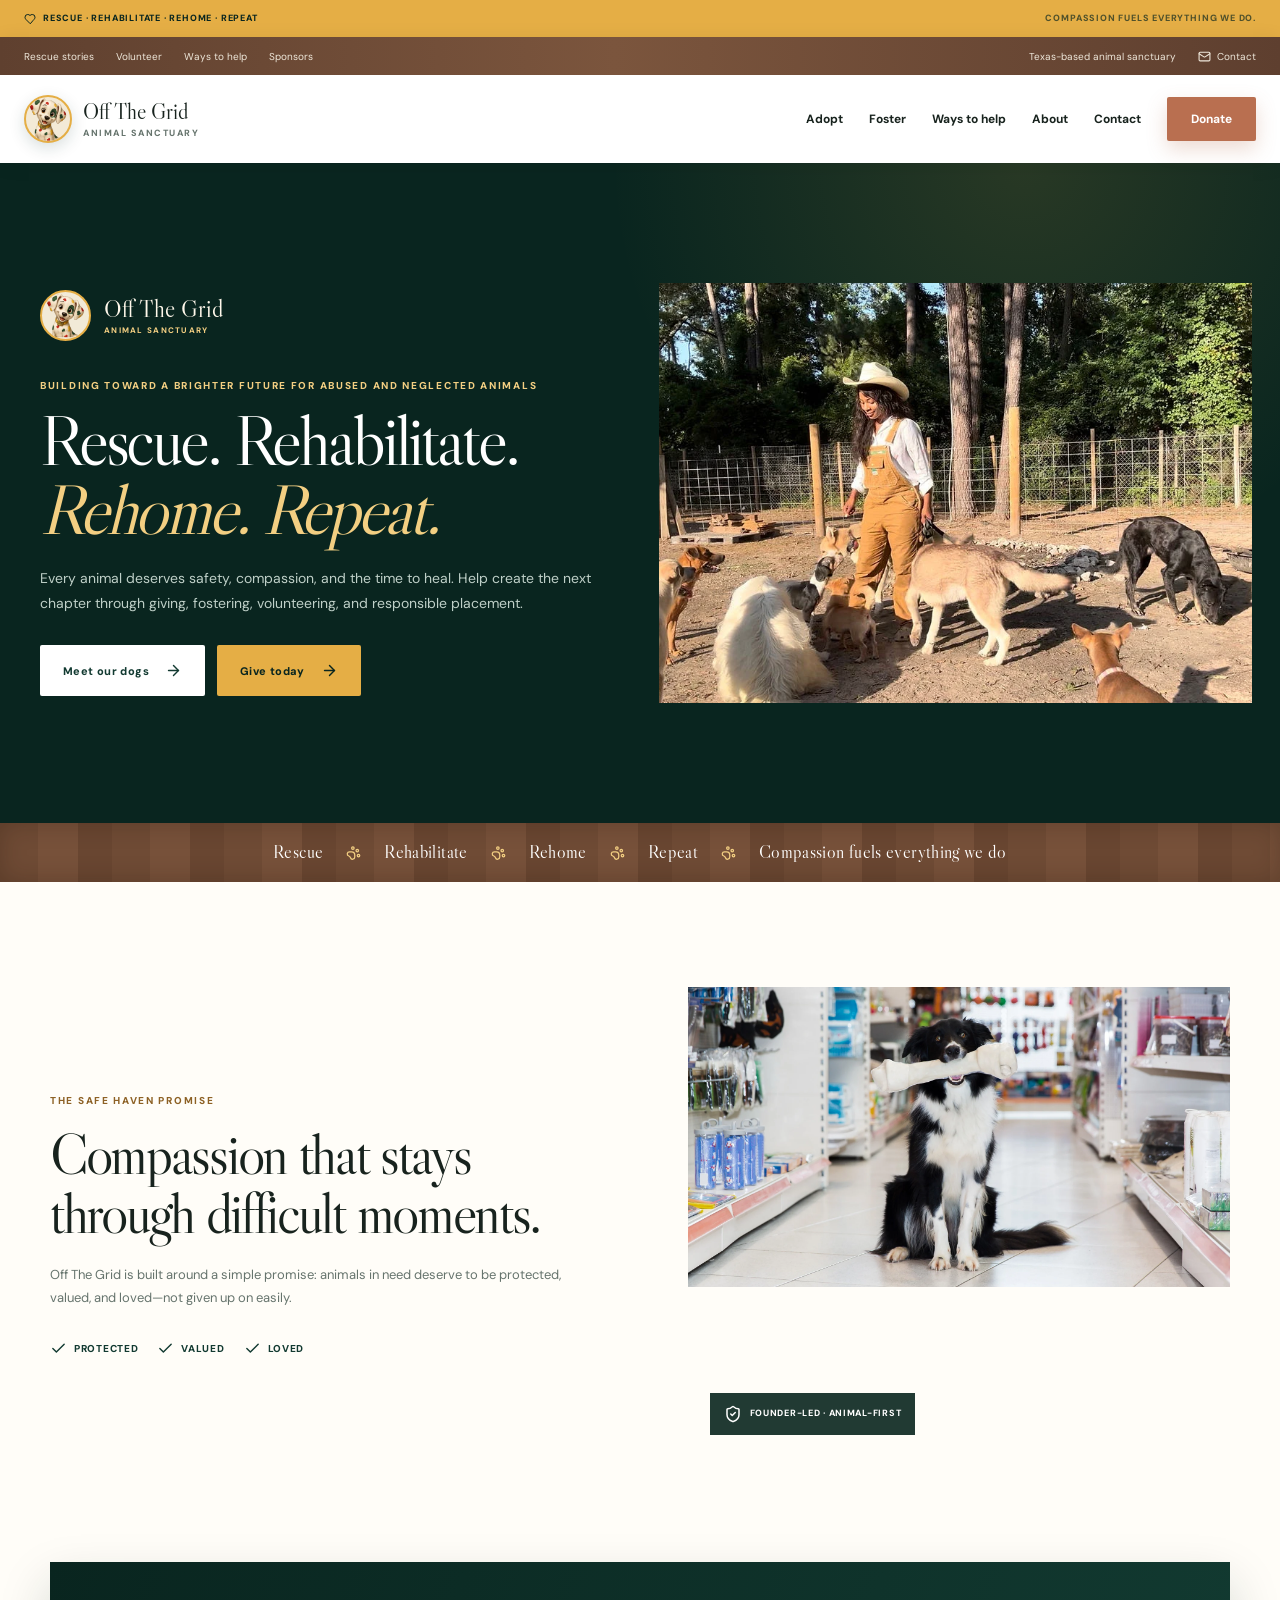
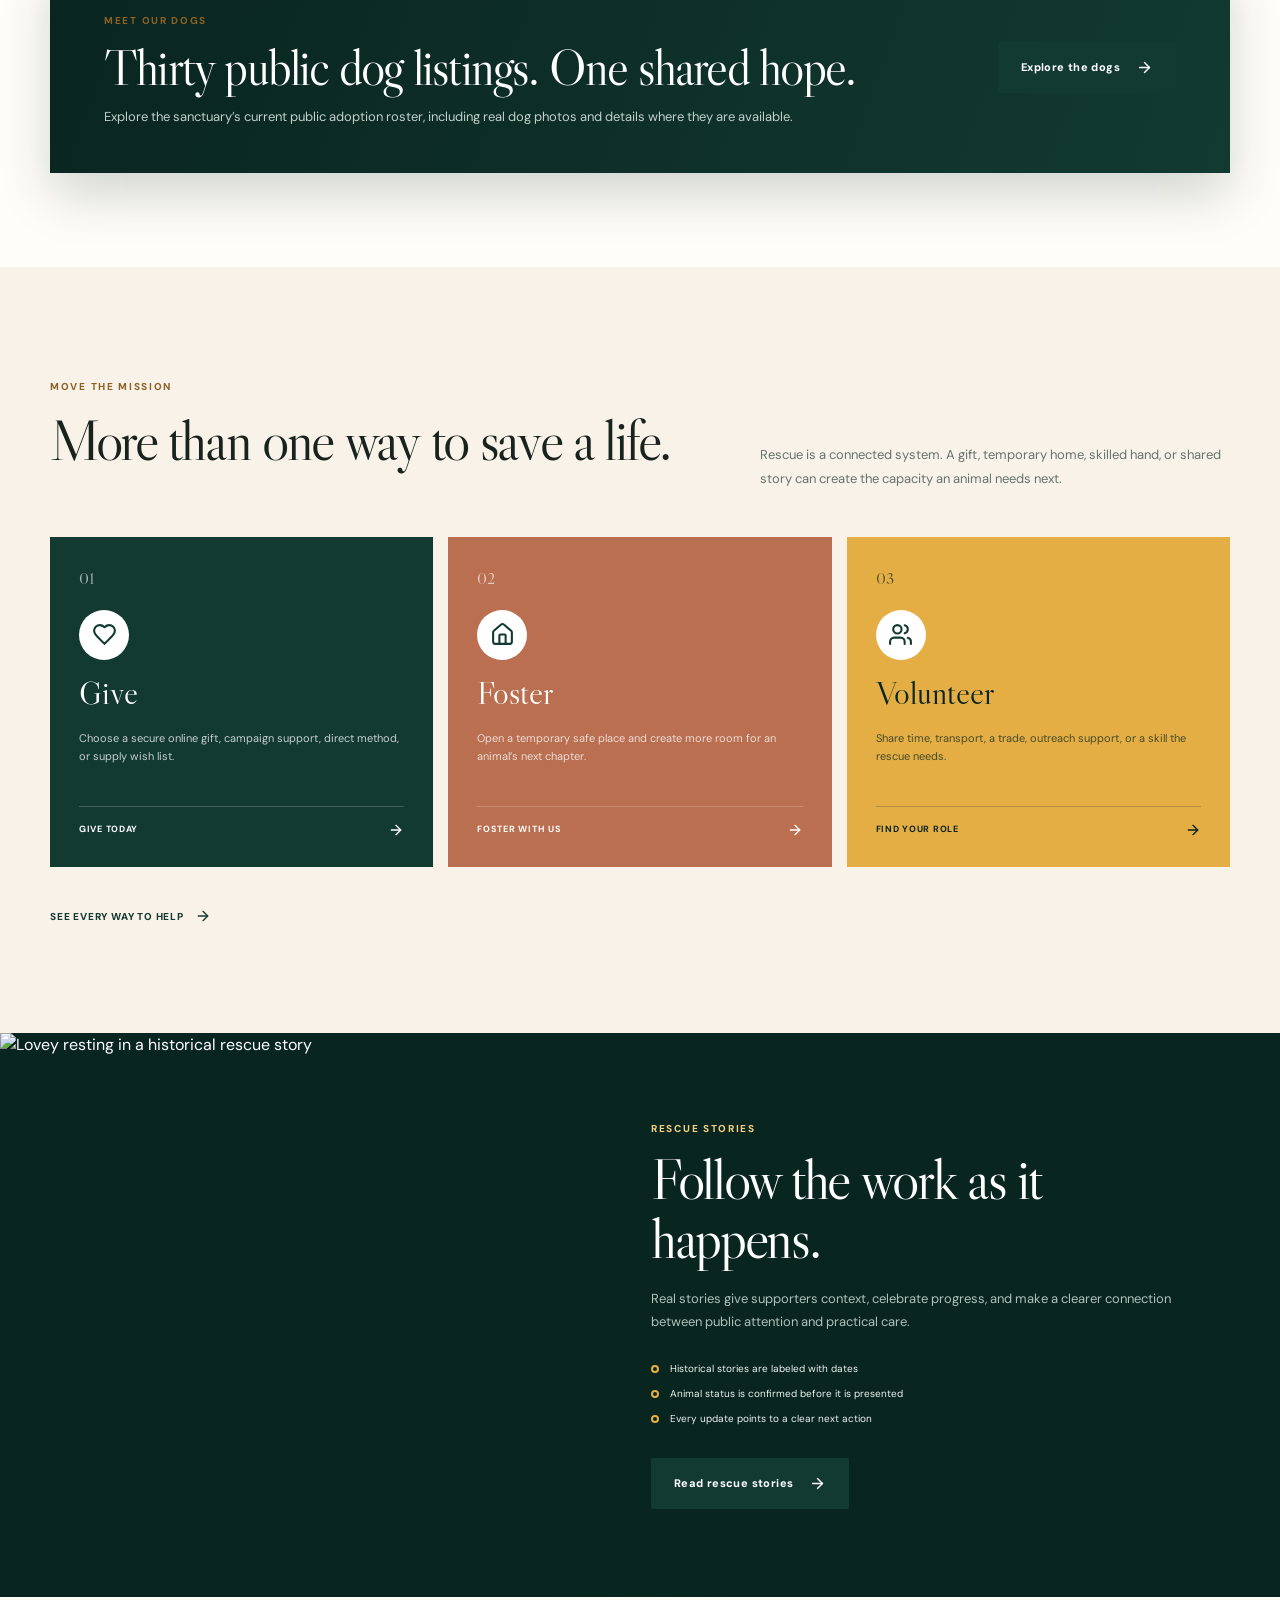
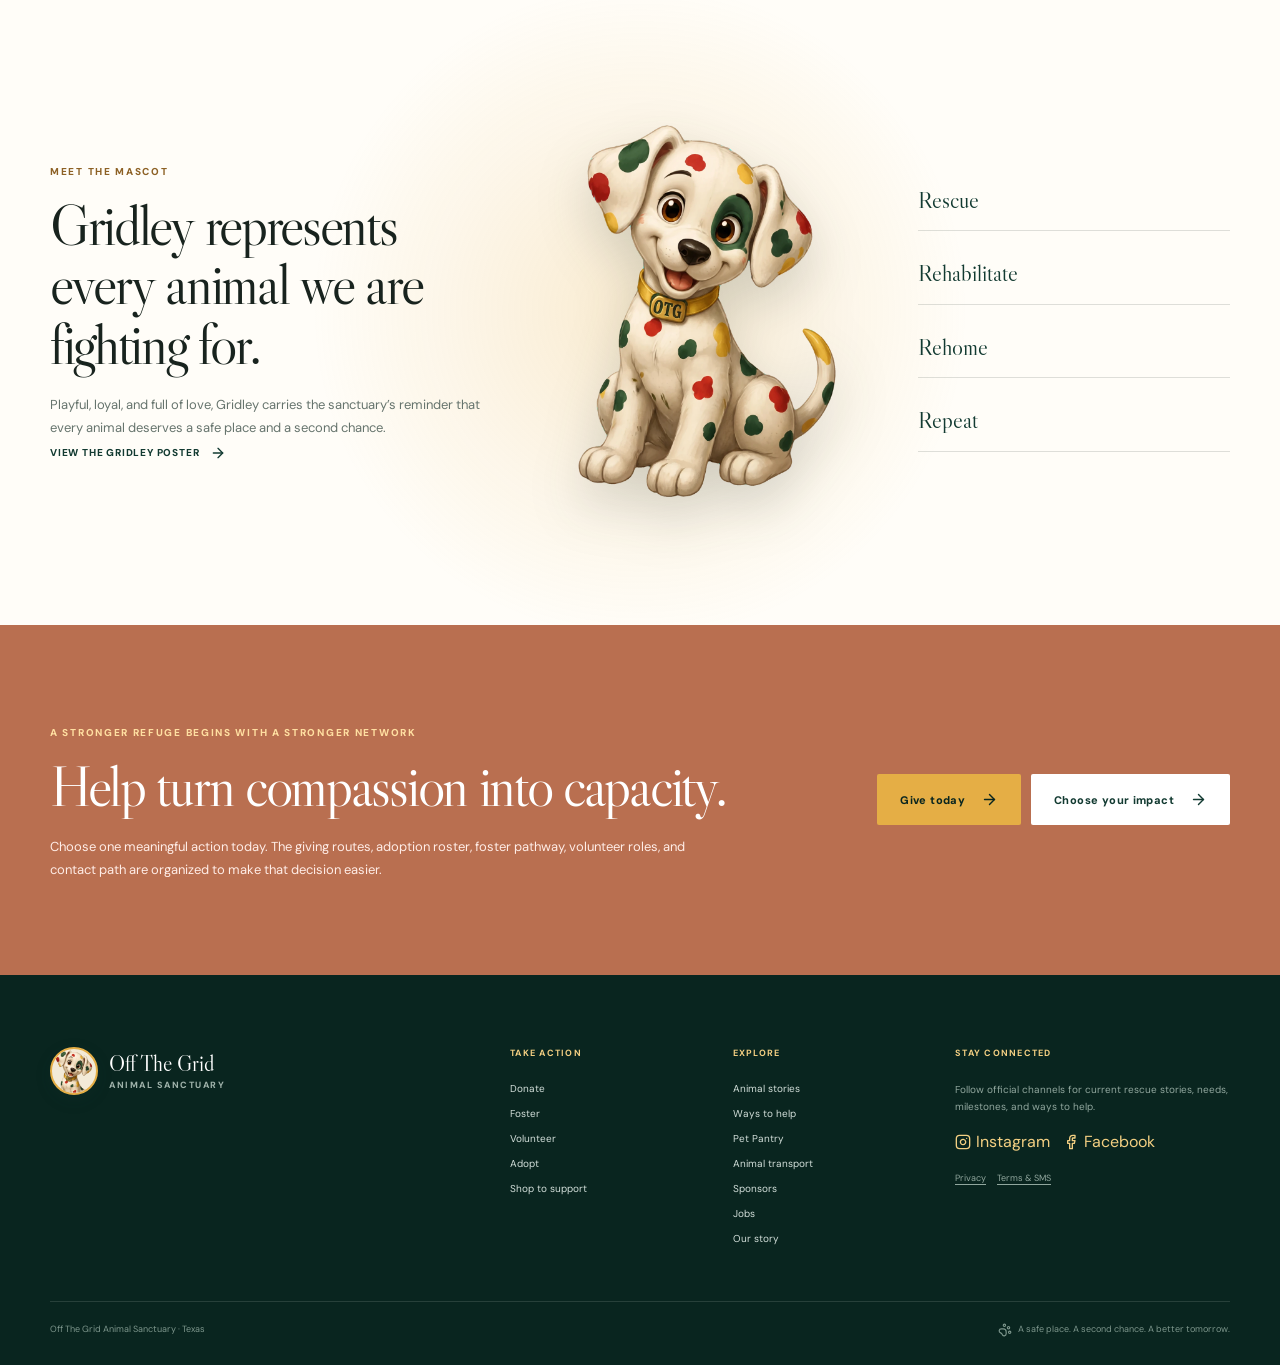
==== commit 6fb248af: "Fix mobile raw JavaScript rendering with clean static entry pages" ====
--- a/v2/about/index.html
+++ b/v2/about/index.html
@@ -10,68 +10,9 @@
     <link rel="preconnect" href="https://fonts.gstatic.com" crossorigin />
     <title>Off The Grid Animal Sanctuary | Rescue, Rehabilitate, Rehome</title>
     <script type="module" crossorigin src="/v2/assets/index-CGqRHcSR.js"></script>
-    <link rel="stylesheet" crossorigin href="/v2/assets/index-De4buMqF.css">
+    <link rel="stylesheet" crossorigin href="/v2/assets/index-De4buMqF.css" />
   </head>
   <body>
-(function(){"use strict";var Mr={exports:{}},Kn={};/**
- * @license React
- * react-jsx-runtime.production.js
- *
- * Copyright (c) Meta Platforms, Inc. and affiliates.
- *
- * This source code is licensed under the MIT license found in the
- * LICENSE file in the root directory of this source tree.
- */var $c;function um(){if($c)return Kn;$c=1;var r=Symbol.for("react.transitional.element"),i=Symbol.for("react.fragment");function c(s,d,m){var x=null;if(m!==void 0&&(x=""+m),d.key!==void 0&&(x=""+d.key),"key"in d){m={};for(var R in d)R!=="key"&&(m[R]=d[R])}else m=d;return d=m.ref,{$$typeof:r,type:s,key:x,ref:d!==void 0?d:null,props:m}}return Kn.Fragment=i,Kn.jsx=c,Kn.jsxs=c,Kn}var Fc;function dm(){return Fc||(Fc=1,Mr.exports=um()),Mr.exports}var h=dm(),Ar={exports:{}},Pn={},Rr={exports:{}},Nr={};/**
- * @license React
- * scheduler.production.js
- *
- * Copyright (c) Meta Platforms, Inc. and affiliates.
- *
- * This source code is licensed under the MIT license found in the
- * LICENSE file in the root directory of this source tree.
- */var Ic;function fm(){return Ic||(Ic=1,function(r){function i(A,q){var B=A.length;A.push(q);t:for(;0<B;){var bt=B-1>>>1,p=A[bt];if(0<d(p,q))A[bt]=q,A[B]=p,B=bt;else break t}}function c(A){return A.length===0?null:A[0]}function s(A){if(A.length===0)return null;var q=A[0],B=A.pop();if(B!==q){A[0]=B;t:for(var bt=0,p=A.length,O=p>>>1;bt<O;){var X=2*(bt+1)-1,G=A[X],Z=X+1,st=A[Z];if(0>d(G,B))Z<p&&0>d(st,G)?(A[bt]=st,A[Z]=B,bt=Z):(A[bt]=G,A[X]=B,bt=X);else if(Z<p&&0>d(st,B))A[bt]=st,A[Z]=B,bt=Z;else break t}}return q}function d(A,q){var B=A.sortIndex-q.sortIndex;return B!==0?B:A.id-q.id}if(r.unstable_now=void 0,typeof performance=="object"&&typeof performance.now=="function"){var m=performance;r.unstable_now=function(){return m.now()}}else{var x=Date,R=x.now();r.unstable_now=function(){return x.now()-R}}var C=[],v=[],D=1,j=null,J=3,at=!1,$=!1,nt=!1,ct=!1,ht=typeof setTimeout=="function"?setTimeout:null,St=typeof clearTimeout=="function"?clearTimeout:null,_=typeof setImmediate<"u"?setImmediate:null;function Y(A){for(var q=c(v);q!==null;){if(q.callback===null)s(v);else if(q.startTime<=A)s(v),q.sortIndex=q.expirationTime,i(C,q);else break;q=c(v)}}function H(A){if(nt=!1,Y(A),!$)if(c(C)!==null)$=!0,it||(it=!0,Bt());else{var q=c(v);q!==null&&Mt(H,q.startTime-A)}}var it=!1,rt=-1,V=5,xt=-1;function Be(){return ct?!0:!(r.unstable_now()-xt<V)}function te(){if(ct=!1,it){var A=r.unstable_now();xt=A;var q=!0;try{t:{$=!1,nt&&(nt=!1,St(rt),rt=-1),at=!0;var B=J;try{e:{for(Y(A),j=c(C);j!==null&&!(j.expirationTime>A&&Be());){var bt=j.callback;if(typeof bt=="function"){j.callback=null,J=j.priorityLevel;var p=bt(j.expirationTime<=A);if(A=r.unstable_now(),typeof p=="function"){j.callback=p,Y(A),q=!0;break e}j===c(C)&&s(C),Y(A)}else s(C);j=c(C)}if(j!==null)q=!0;else{var O=c(v);O!==null&&Mt(H,O.startTime-A),q=!1}}break t}finally{j=null,J=B,at=!1}q=void 0}}finally{q?Bt():it=!1}}}var Bt;if(typeof _=="function")Bt=function(){_(te)};else if(typeof MessageChannel<"u"){var me=new MessageChannel,Se=me.port2;me.port1.onmessage=te,Bt=function(){Se.postMessage(null)}}else Bt=function(){ht(te,0)};function Mt(A,q){rt=ht(function(){A(r.unstable_now())},q)}r.unstable_IdlePriority=5,r.unstable_ImmediatePriority=1,r.unstable_LowPriority=4,r.unstable_NormalPriority=3,r.unstable_Profiling=null,r.unstable_UserBlockingPriority=2,r.unstable_cancelCallback=function(A){A.callback=null},r.unstable_forceFrameRate=function(A){0>A||125<A?console.error("forceFrameRate takes a positive int between 0 and 125, forcing frame rates higher than 125 fps is not supported"):V=0<A?Math.floor(1e3/A):5},r.unstable_getCurrentPriorityLevel=function(){return J},r.unstable_next=function(A){switch(J){case 1:case 2:case 3:var q=3;break;default:q=J}var B=J;J=q;try{return A()}finally{J=B}},r.unstable_requestPaint=function(){ct=!0},r.unstable_runWithPriority=function(A,q){switch(A){case 1:case 2:case 3:case 4:case 5:break;default:A=3}var B=J;J=A;try{return q()}finally{J=B}},r.unstable_scheduleCallback=function(A,q,B){var bt=r.unstable_now();switch(typeof B=="object"&&B!==null?(B=B.delay,B=typeof B=="number"&&0<B?bt+B:bt):B=bt,A){case 1:var p=-1;break;case 2:p=250;break;case 5:p=1073741823;break;case 4:p=1e4;break;default:p=5e3}return p=B+p,A={id:D++,callback:q,priorityLevel:A,startTime:B,expirationTime:p,sortIndex:-1},B>bt?(A.sortIndex=B,i(v,A),c(C)===null&&A===c(v)&&(nt?(St(rt),rt=-1):nt=!0,Mt(H,B-bt))):(A.sortIndex=p,i(C,A),$||at||($=!0,it||(it=!0,Bt()))),A},r.unstable_shouldYield=Be,r.unstable_wrapCallback=function(A){var q=J;return function(){var B=J;J=q;try{return A.apply(this,arguments)}finally{J=B}}}}(Nr)),Nr}var tu;function hm(){return tu||(tu=1,Rr.exports=fm()),Rr.exports}var zr={exports:{}},ut={};/**
- * @license React
- * react.production.js
- *
- * Copyright (c) Meta Platforms, Inc. and affiliates.
- *
- * This source code is licensed under the MIT license found in the
- * LICENSE file in the root directory of this source tree.
- */var eu;function mm(){if(eu)return ut;eu=1;var r=Symbol.for("react.transitional.element"),i=Symbol.for("react.portal"),c=Symbol.for("react.fragment"),s=Symbol.for("react.strict_mode"),d=Symbol.for("react.profiler"),m=Symbol.for("react.consumer"),x=Symbol.for("react.context"),R=Symbol.for("react.forward_ref"),C=Symbol.for("react.suspense"),v=Symbol.for("react.memo"),D=Symbol.for("react.lazy"),j=Symbol.iterator;function J(p){return p===null||typeof p!="object"?null:(p=j&&p[j]||p["@@iterator"],typeof p=="function"?p:null)}var at={isMounted:function(){return!1},enqueueForceUpdate:function(){},enqueueReplaceState:function(){},enqueueSetState:function(){}},$=Object.assign,nt={};function ct(p,O,X){this.props=p,this.context=O,this.refs=nt,this.updater=X||at}ct.prototype.isReactComponent={},ct.prototype.setState=function(p,O){if(typeof p!="object"&&typeof p!="function"&&p!=null)throw Error("takes an object of state variables to update or a function which returns an object of state variables.");this.updater.enqueueSetState(this,p,O,"setState")},ct.prototype.forceUpdate=function(p){this.updater.enqueueForceUpdate(this,p,"forceUpdate")};function ht(){}ht.prototype=ct.prototype;function St(p,O,X){this.props=p,this.context=O,this.refs=nt,this.updater=X||at}var _=St.prototype=new ht;_.constructor=St,$(_,ct.prototype),_.isPureReactComponent=!0;var Y=Array.isArray,H={H:null,A:null,T:null,S:null,V:null},it=Object.prototype.hasOwnProperty;function rt(p,O,X,G,Z,st){return X=st.ref,{$$typeof:r,type:p,key:O,ref:X!==void 0?X:null,props:st}}function V(p,O){return rt(p.type,O,void 0,void 0,void 0,p.props)}function xt(p){return typeof p=="object"&&p!==null&&p.$$typeof===r}function Be(p){var O={"=":"=0",":":"=2"};return"$"+p.replace(/[=:]/g,function(X){return O[X]})}var te=/\/+/g;function Bt(p,O){return typeof p=="object"&&p!==null&&p.key!=null?Be(""+p.key):O.toString(36)}function me(){}function Se(p){switch(p.status){case"fulfilled":return p.value;case"rejected":throw p.reason;default:switch(typeof p.status=="string"?p.then(me,me):(p.status="pending",p.then(function(O){p.status==="pending"&&(p.status="fulfilled",p.value=O)},function(O){p.status==="pending"&&(p.status="rejected",p.reason=O)})),p.status){case"fulfilled":return p.value;case"rejected":throw p.reason}}throw p}function Mt(p,O,X,G,Z){var st=typeof p;(st==="undefined"||st==="boolean")&&(p=null);var I=!1;if(p===null)I=!0;else switch(st){case"bigint":case"string":case"number":I=!0;break;case"object":switch(p.$$typeof){case r:case i:I=!0;break;case D:return I=p._init,Mt(I(p._payload),O,X,G,Z)}}if(I)return Z=Z(p),I=G===""?"."+Bt(p,0):G,Y(Z)?(X="",I!=null&&(X=I.replace(te,"$&/")+"/"),Mt(Z,O,X,"",function(Jt){return Jt})):Z!=null&&(xt(Z)&&(Z=V(Z,X+(Z.key==null||p&&p.key===Z.key?"":(""+Z.key).replace(te,"$&/")+"/")+I)),O.push(Z)),1;I=0;var gt=G===""?".":G+":";if(Y(p))for(var Tt=0;Tt<p.length;Tt++)G=p[Tt],st=gt+Bt(G,Tt),I+=Mt(G,O,X,st,Z);else if(Tt=J(p),typeof Tt=="function")for(p=Tt.call(p),Tt=0;!(G=p.next()).done;)G=G.value,st=gt+Bt(G,Tt++),I+=Mt(G,O,X,st,Z);else if(st==="object"){if(typeof p.then=="function")return Mt(Se(p),O,X,G,Z);throw O=String(p),Error("Objects are not valid as a React child (found: "+(O==="[object Object]"?"object with keys {"+Object.keys(p).join(", ")+"}":O)+"). If you meant to render a collection of children, use an array instead.")}return I}function A(p,O,X){if(p==null)return p;var G=[],Z=0;return Mt(p,G,"","",function(st){return O.call(X,st,Z++)}),G}function q(p){if(p._status===-1){var O=p._result;O=O(),O.then(function(X){(p._status===0||p._status===-1)&&(p._status=1,p._result=X)},function(X){(p._status===0||p._status===-1)&&(p._status=2,p._result=X)}),p._status===-1&&(p._status=0,p._result=O)}if(p._status===1)return p._result.default;throw p._result}var B=typeof reportError=="function"?reportError:function(p){if(typeof window=="object"&&typeof window.ErrorEvent=="function"){var O=new window.ErrorEvent("error",{bubbles:!0,cancelable:!0,message:typeof p=="object"&&p!==null&&typeof p.message=="string"?String(p.message):String(p),error:p});if(!window.dispatchEvent(O))return}else if(typeof process=="object"&&typeof process.emit=="function"){process.emit("uncaughtException",p);return}console.error(p)};function bt(){}return ut.Children={map:A,forEach:function(p,O,X){A(p,function(){O.apply(this,arguments)},X)},count:function(p){var O=0;return A(p,function(){O++}),O},toArray:function(p){return A(p,function(O){return O})||[]},only:function(p){if(!xt(p))throw Error("React.Children.only expected to receive a single React element child.");return p}},ut.Component=ct,ut.Fragment=c,ut.Profiler=d,ut.PureComponent=St,ut.StrictMode=s,ut.Suspense=C,ut.__CLIENT_INTERNALS_DO_NOT_USE_OR_WARN_USERS_THEY_CANNOT_UPGRADE=H,ut.__COMPILER_RUNTIME={__proto__:null,c:function(p){return H.H.useMemoCache(p)}},ut.cache=function(p){return function(){return p.apply(null,arguments)}},ut.cloneElement=function(p,O,X){if(p==null)throw Error("The argument must be a React element, but you passed "+p+".");var G=$({},p.props),Z=p.key,st=void 0;if(O!=null)for(I in O.ref!==void 0&&(st=void 0),O.key!==void 0&&(Z=""+O.key),O)!it.call(O,I)||I==="key"||I==="__self"||I==="__source"||I==="ref"&&O.ref===void 0||(G[I]=O[I]);var I=arguments.length-2;if(I===1)G.children=X;else if(1<I){for(var gt=Array(I),Tt=0;Tt<I;Tt++)gt[Tt]=arguments[Tt+2];G.children=gt}return rt(p.type,Z,void 0,void 0,st,G)},ut.createContext=function(p){return p={$$typeof:x,_currentValue:p,_currentValue2:p,_threadCount:0,Provider:null,Consumer:null},p.Provider=p,p.Consumer={$$typeof:m,_context:p},p},ut.createElement=function(p,O,X){var G,Z={},st=null;if(O!=null)for(G in O.key!==void 0&&(st=""+O.key),O)it.call(O,G)&&G!=="key"&&G!=="__self"&&G!=="__source"&&(Z[G]=O[G]);var I=arguments.length-2;if(I===1)Z.children=X;else if(1<I){for(var gt=Array(I),Tt=0;Tt<I;Tt++)gt[Tt]=arguments[Tt+2];Z.children=gt}if(p&&p.defaultProps)for(G in I=p.defaultProps,I)Z[G]===void 0&&(Z[G]=I[G]);return rt(p,st,void 0,void 0,null,Z)},ut.createRef=function(){return{current:null}},ut.forwardRef=function(p){return{$$typeof:R,render:p}},ut.isValidElement=xt,ut.lazy=function(p){return{$$typeof:D,_payload:{_status:-1,_result:p},_init:q}},ut.memo=function(p,O){return{$$typeof:v,type:p,compare:O===void 0?null:O}},ut.startTransition=function(p){var O=H.T,X={};H.T=X;try{var G=p(),Z=H.S;Z!==null&&Z(X,G),typeof G=="object"&&G!==null&&typeof G.then=="function"&&G.then(bt,B)}catch(st){B(st)}finally{H.T=O}},ut.unstable_useCacheRefresh=function(){return H.H.useCacheRefresh()},ut.use=function(p){return H.H.use(p)},ut.useActionState=function(p,O,X){return H.H.useActionState(p,O,X)},ut.useCallback=function(p,O){return H.H.useCallback(p,O)},ut.useContext=function(p){return H.H.useContext(p)},ut.useDebugValue=function(){},ut.useDeferredValue=function(p,O){return H.H.useDeferredValue(p,O)},ut.useEffect=function(p,O,X){var G=H.H;if(typeof X=="function")throw Error("useEffect CRUD overload is not enabled in this build of React.");return G.useEffect(p,O)},ut.useId=function(){return H.H.useId()},ut.useImperativeHandle=function(p,O,X){return H.H.useImperativeHandle(p,O,X)},ut.useInsertionEffect=function(p,O){return H.H.useInsertionEffect(p,O)},ut.useLayoutEffect=function(p,O){return H.H.useLayoutEffect(p,O)},ut.useMemo=function(p,O){return H.H.useMemo(p,O)},ut.useOptimistic=function(p,O){return H.H.useOptimistic(p,O)},ut.useReducer=function(p,O,X){return H.H.useReducer(p,O,X)},ut.useRef=function(p){return H.H.useRef(p)},ut.useState=function(p){return H.H.useState(p)},ut.useSyncExternalStore=function(p,O,X){return H.H.useSyncExternalStore(p,O,X)},ut.useTransition=function(){return H.H.useTransition()},ut.version="19.1.1",ut}var lu;function _r(){return lu||(lu=1,zr.exports=mm()),zr.exports}var kr={exports:{}},he={};/**
- * @license React
- * react-dom.production.js
- *
- * Copyright (c) Meta Platforms, Inc. and affiliates.
- *
- * This source code is licensed under the MIT license found in the
- * LICENSE file in the root directory of this source tree.
- */var au;function gm(){if(au)return he;au=1;var r=_r();function i(C){var v="https://react.dev/errors/"+C;if(1<arguments.length){v+="?args[]="+encodeURIComponent(arguments[1]);for(var D=2;D<arguments.length;D++)v+="&args[]="+encodeURIComponent(arguments[D])}return"Minified React error #"+C+"; visit "+v+" for the full message or use the non-minified dev environment for full errors and additional helpful warnings."}function c(){}var s={d:{f:c,r:function(){throw Error(i(522))},D:c,C:c,L:c,m:c,X:c,S:c,M:c},p:0,findDOMNode:null},d=Symbol.for("react.portal");function m(C,v,D){var j=3<arguments.length&&arguments[3]!==void 0?arguments[3]:null;return{$$typeof:d,key:j==null?null:""+j,children:C,containerInfo:v,implementation:D}}var x=r.__CLIENT_INTERNALS_DO_NOT_USE_OR_WARN_USERS_THEY_CANNOT_UPGRADE;function R(C,v){if(C==="font")return"";if(typeof v=="string")return v==="use-credentials"?v:""}return he.__DOM_INTERNALS_DO_NOT_USE_OR_WARN_USERS_THEY_CANNOT_UPGRADE=s,he.createPortal=function(C,v){var D=2<arguments.length&&arguments[2]!==void 0?arguments[2]:null;if(!v||v.nodeType!==1&&v.nodeType!==9&&v.nodeType!==11)throw Error(i(299));return m(C,v,null,D)},he.flushSync=function(C){var v=x.T,D=s.p;try{if(x.T=null,s.p=2,C)return C()}finally{x.T=v,s.p=D,s.d.f()}},he.preconnect=function(C,v){typeof C=="string"&&(v?(v=v.crossOrigin,v=typeof v=="string"?v==="use-credentials"?v:"":void 0):v=null,s.d.C(C,v))},he.prefetchDNS=function(C){typeof C=="string"&&s.d.D(C)},he.preinit=function(C,v){if(typeof C=="string"&&v&&typeof v.as=="string"){var D=v.as,j=R(D,v.crossOrigin),J=typeof v.integrity=="string"?v.integrity:void 0,at=typeof v.fetchPriority=="string"?v.fetchPriority:void 0;D==="style"?s.d.S(C,typeof v.precedence=="string"?v.precedence:void 0,{crossOrigin:j,integrity:J,fetchPriority:at}):D==="script"&&s.d.X(C,{crossOrigin:j,integrity:J,fetchPriority:at,nonce:typeof v.nonce=="string"?v.nonce:void 0})}},he.preinitModule=function(C,v){if(typeof C=="string")if(typeof v=="object"&&v!==null){if(v.as==null||v.as==="script"){var D=R(v.as,v.crossOrigin);s.d.M(C,{crossOrigin:D,integrity:typeof v.integrity=="string"?v.integrity:void 0,nonce:typeof v.nonce=="string"?v.nonce:void 0})}}else v==null&&s.d.M(C)},he.preload=function(C,v){if(typeof C=="string"&&typeof v=="object"&&v!==null&&typeof v.as=="string"){var D=v.as,j=R(D,v.crossOrigin);s.d.L(C,D,{crossOrigin:j,integrity:typeof v.integrity=="string"?v.integrity:void 0,nonce:typeof v.nonce=="string"?v.nonce:void 0,type:typeof v.type=="string"?v.type:void 0,fetchPriority:typeof v.fetchPriority=="string"?v.fetchPriority:void 0,referrerPolicy:typeof v.referrerPolicy=="string"?v.referrerPolicy:void 0,imageSrcSet:typeof v.imageSrcSet=="string"?v.imageSrcSet:void 0,imageSizes:typeof v.imageSizes=="string"?v.imageSizes:void 0,media:typeof v.media=="string"?v.media:void 0})}},he.preloadModule=function(C,v){if(typeof C=="string")if(v){var D=R(v.as,v.crossOrigin);s.d.m(C,{as:typeof v.as=="string"&&v.as!=="script"?v.as:void 0,crossOrigin:D,integrity:typeof v.integrity=="string"?v.integrity:void 0})}else s.d.m(C)},he.requestFormReset=function(C){s.d.r(C)},he.unstable_batchedUpdates=function(C,v){return C(v)},he.useFormState=function(C,v,D){return x.H.useFormState(C,v,D)},he.useFormStatus=function(){return x.H.useHostTransitionStatus()},he.version="19.1.1",he}var nu;function pm(){if(nu)return kr.exports;nu=1;function r(){if(!(typeof __REACT_DEVTOOLS_GLOBAL_HOOK__>"u"||typeof __REACT_DEVTOOLS_GLOBAL_HOOK__.checkDCE!="function"))try{__REACT_DEVTOOLS_GLOBAL_HOOK__.checkDCE(r)}catch(i){console.error(i)}}return r(),kr.exports=gm(),kr.exports}/**
- * @license React
- * react-dom-client.production.js
- *
- * Copyright (c) Meta Platforms, Inc. and affiliates.
- *
- * This source code is licensed under the MIT license found in the
- * LICENSE file in the root directory of this source tree.
- */var ou;function ym(){if(ou)return Pn;ou=1;var r=hm(),i=_r(),c=pm();function s(t){var e="https://react.dev/errors/"+t;if(1<arguments.length){e+="?args[]="+encodeURIComponent(arguments[1]);for(var l=2;l<arguments.length;l++)e+="&args[]="+encodeURIComponent(arguments[l])}return"Minified React error #"+t+"; visit "+e+" for the full message or use the non-minified dev environment for full errors and additional helpful warnings."}function d(t){return!(!t||t.nodeType!==1&&t.nodeType!==9&&t.nodeType!==11)}function m(t){var e=t,l=t;if(t.alternate)for(;e.return;)e=e.return;else{t=e;do e=t,(e.flags&4098)!==0&&(l=e.return),t=e.return;while(t)}return e.tag===3?l:null}function x(t){if(t.tag===13){var e=t.memoizedState;if(e===null&&(t=t.alternate,t!==null&&(e=t.memoizedState)),e!==null)return e.dehydrated}return null}function R(t){if(m(t)!==t)throw Error(s(188))}function C(t){var e=t.alternate;if(!e){if(e=m(t),e===null)throw Error(s(188));return e!==t?null:t}for(var l=t,a=e;;){var n=l.return;if(n===null)break;var o=n.alternate;if(o===null){if(a=n.return,a!==null){l=a;continue}break}if(n.child===o.child){for(o=n.child;o;){if(o===l)return R(n),t;if(o===a)return R(n),e;o=o.sibling}throw Error(s(188))}if(l.return!==a.return)l=n,a=o;else{for(var u=!1,f=n.child;f;){if(f===l){u=!0,l=n,a=o;break}if(f===a){u=!0,a=n,l=o;break}f=f.sibling}if(!u){for(f=o.child;f;){if(f===l){u=!0,l=o,a=n;break}if(f===a){u=!0,a=o,l=n;break}f=f.sibling}if(!u)throw Error(s(189))}}if(l.alternate!==a)throw Error(s(190))}if(l.tag!==3)throw Error(s(188));return l.stateNode.current===l?t:e}function v(t){var e=t.tag;if(e===5||e===26||e===27||e===6)return t;for(t=t.child;t!==null;){if(e=v(t),e!==null)return e;t=t.sibling}return null}var D=Object.assign,j=Symbol.for("react.element"),J=Symbol.for("react.transitional.element"),at=Symbol.for("react.portal"),$=Symbol.for("react.fragment"),nt=Symbol.for("react.strict_mode"),ct=Symbol.for("react.profiler"),ht=Symbol.for("react.provider"),St=Symbol.for("react.consumer"),_=Symbol.for("react.context"),Y=Symbol.for("react.forward_ref"),H=Symbol.for("react.suspense"),it=Symbol.for("react.suspense_list"),rt=Symbol.for("react.memo"),V=Symbol.for("react.lazy"),xt=Symbol.for("react.activity"),Be=Symbol.for("react.memo_cache_sentinel"),te=Symbol.iterator;function Bt(t){return t===null||typeof t!="object"?null:(t=te&&t[te]||t["@@iterator"],typeof t=="function"?t:null)}var me=Symbol.for("react.client.reference");function Se(t){if(t==null)return null;if(typeof t=="function")return t.$$typeof===me?null:t.displayName||t.name||null;if(typeof t=="string")return t;switch(t){case $:return"Fragment";case ct:return"Profiler";case nt:return"StrictMode";case H:return"Suspense";case it:return"SuspenseList";case xt:return"Activity"}if(typeof t=="object")switch(t.$$typeof){case at:return"Portal";case _:return(t.displayName||"Context")+".Provider";case St:return(t._context.displayName||"Context")+".Consumer";case Y:var e=t.render;return t=t.displayName,t||(t=e.displayName||e.name||"",t=t!==""?"ForwardRef("+t+")":"ForwardRef"),t;case rt:return e=t.displayName||null,e!==null?e:Se(t.type)||"Memo";case V:e=t._payload,t=t._init;try{return Se(t(e))}catch{}}return null}var Mt=Array.isArray,A=i.__CLIENT_INTERNALS_DO_NOT_USE_OR_WARN_USERS_THEY_CANNOT_UPGRADE,q=c.__DOM_INTERNALS_DO_NOT_USE_OR_WARN_USERS_THEY_CANNOT_UPGRADE,B={pending:!1,data:null,method:null,action:null},bt=[],p=-1;function O(t){return{current:t}}function X(t){0>p||(t.current=bt[p],bt[p]=null,p--)}function G(t,e){p++,bt[p]=t.current,t.current=e}var Z=O(null),st=O(null),I=O(null),gt=O(null);function Tt(t,e){switch(G(I,e),G(st,t),G(Z,null),e.nodeType){case 9:case 11:t=(t=e.documentElement)&&(t=t.namespaceURI)?Hh(t):0;break;default:if(t=e.tagName,e=e.namespaceURI)e=Hh(e),t=Uh(e,t);else switch(t){case"svg":t=1;break;case"math":t=2;break;default:t=0}}X(Z),G(Z,t)}function Jt(){X(Z),X(st),X(I)}function Ke(t){t.memoizedState!==null&&G(gt,t);var e=Z.current,l=Uh(e,t.type);e!==l&&(G(st,t),G(Z,l))}function Ce(t){st.current===t&&(X(Z),X(st)),gt.current===t&&(X(gt),Wo._currentValue=B)}var Pe=Object.prototype.hasOwnProperty,yl=r.unstable_scheduleCallback,sn=r.unstable_cancelCallback,Ca=r.unstable_shouldYield,ri=r.unstable_requestPaint,ge=r.unstable_now,si=r.unstable_getCurrentPriorityLevel,Ul=r.unstable_ImmediatePriority,Fn=r.unstable_UserBlockingPriority,nl=r.unstable_NormalPriority,ci=r.unstable_LowPriority,Gl=r.unstable_IdlePriority,ui=r.log,Ea=r.unstable_setDisableYieldValue,ql=null,Wt=null;function Je(t){if(typeof ui=="function"&&Ea(t),Wt&&typeof Wt.setStrictMode=="function")try{Wt.setStrictMode(ql,t)}catch{}}var $t=Math.clz32?Math.clz32:fi,di=Math.log,Ta=Math.LN2;function fi(t){return t>>>=0,t===0?32:31-(di(t)/Ta|0)|0}var L=256,cn=4194304;function vl(t){var e=t&42;if(e!==0)return e;switch(t&-t){case 1:return 1;case 2:return 2;case 4:return 4;case 8:return 8;case 16:return 16;case 32:return 32;case 64:return 64;case 128:return 128;case 256:case 512:case 1024:case 2048:case 4096:case 8192:case 16384:case 32768:case 65536:case 131072:case 262144:case 524288:case 1048576:case 2097152:return t&4194048;case 4194304:case 8388608:case 16777216:case 33554432:return t&62914560;case 67108864:return 67108864;case 134217728:return 134217728;case 268435456:return 268435456;case 536870912:return 536870912;case 1073741824:return 0;default:return t}}function un(t,e,l){var a=t.pendingLanes;if(a===0)return 0;var n=0,o=t.suspendedLanes,u=t.pingedLanes;t=t.warmLanes;var f=a&134217727;return f!==0?(a=f&~o,a!==0?n=vl(a):(u&=f,u!==0?n=vl(u):l||(l=f&~t,l!==0&&(n=vl(l))))):(f=a&~o,f!==0?n=vl(f):u!==0?n=vl(u):l||(l=a&~t,l!==0&&(n=vl(l)))),n===0?0:e!==0&&e!==n&&(e&o)===0&&(o=n&-n,l=e&-e,o>=l||o===32&&(l&4194048)!==0)?e:n}function Dt(t,e){return(t.pendingLanes&~(t.suspendedLanes&~t.pingedLanes)&e)===0}function In(t,e){switch(t){case 1:case 2:case 4:case 8:case 64:return e+250;case 16:case 32:case 128:case 256:case 512:case 1024:case 2048:case 4096:case 8192:case 16384:case 32768:case 65536:case 131072:case 262144:case 524288:case 1048576:case 2097152:return e+5e3;case 4194304:case 8388608:case 16777216:case 33554432:return-1;case 67108864:case 134217728:case 268435456:case 536870912:case 1073741824:return-1;default:return-1}}function to(){var t=L;return L<<=1,(L&4194048)===0&&(L=256),t}function hi(){var t=cn;return cn<<=1,(cn&62914560)===0&&(cn=4194304),t}function eo(t){for(var e=[],l=0;31>l;l++)e.push(t);return e}function Da(t,e){t.pendingLanes|=e,e!==268435456&&(t.suspendedLanes=0,t.pingedLanes=0,t.warmLanes=0)}function Ir(t,e,l,a,n,o){var u=t.pendingLanes;t.pendingLanes=l,t.suspendedLanes=0,t.pingedLanes=0,t.warmLanes=0,t.expiredLanes&=l,t.entangledLanes&=l,t.errorRecoveryDisabledLanes&=l,t.shellSuspendCounter=0;var f=t.entanglements,g=t.expirationTimes,S=t.hiddenUpdates;for(l=u&~l;0<l;){var N=31-$t(l),k=1<<N;f[N]=0,g[N]=-1;var E=S[N];if(E!==null)for(S[N]=null,N=0;N<E.length;N++){var T=E[N];T!==null&&(T.lane&=-536870913)}l&=~k}a!==0&&mi(t,a,0),o!==0&&n===0&&t.tag!==0&&(t.suspendedLanes|=o&~(u&~e))}function mi(t,e,l){t.pendingLanes|=e,t.suspendedLanes&=~e;var a=31-$t(e);t.entangledLanes|=e,t.entanglements[a]=t.entanglements[a]|1073741824|l&4194090}function gi(t,e){var l=t.entangledLanes|=e;for(t=t.entanglements;l;){var a=31-$t(l),n=1<<a;n&e|t[a]&e&&(t[a]|=e),l&=~n}}function lo(t){switch(t){case 2:t=1;break;case 8:t=4;break;case 32:t=16;break;case 256:case 512:case 1024:case 2048:case 4096:case 8192:case 16384:case 32768:case 65536:case 131072:case 262144:case 524288:case 1048576:case 2097152:case 4194304:case 8388608:case 16777216:case 33554432:t=128;break;case 268435456:t=134217728;break;default:t=0}return t}function ao(t){return t&=-t,2<t?8<t?(t&134217727)!==0?32:268435456:8:2}function pi(){var t=q.p;return t!==0?t:(t=window.event,t===void 0?32:nm(t.type))}function ts(t,e){var l=q.p;try{return q.p=t,e()}finally{q.p=l}}var ol=Math.random().toString(36).slice(2),ee="__reactFiber$"+ol,pe="__reactProps$"+ol,Yl="__reactContainer$"+ol,no="__reactEvents$"+ol,es="__reactListeners$"+ol,ls="__reactHandles$"+ol,yi="__reactResources$"+ol,Ma="__reactMarker$"+ol;function oo(t){delete t[ee],delete t[pe],delete t[no],delete t[es],delete t[ls]}function Vl(t){var e=t[ee];if(e)return e;for(var l=t.parentNode;l;){if(e=l[Yl]||l[ee]){if(l=e.alternate,e.child!==null||l!==null&&l.child!==null)for(t=Vh(t);t!==null;){if(l=t[ee])return l;t=Vh(t)}return e}t=l,l=t.parentNode}return null}function Xl(t){if(t=t[ee]||t[Yl]){var e=t.tag;if(e===5||e===6||e===13||e===26||e===27||e===3)return t}return null}function Aa(t){var e=t.tag;if(e===5||e===26||e===27||e===6)return t.stateNode;throw Error(s(33))}function Zl(t){var e=t[yi];return e||(e=t[yi]={hoistableStyles:new Map,hoistableScripts:new Map}),e}function Vt(t){t[Ma]=!0}var vi=new Set,bi={};function bl(t,e){We(t,e),We(t+"Capture",e)}function We(t,e){for(bi[t]=e,t=0;t<e.length;t++)vi.add(e[t])}var as=RegExp("^[:A-Z_a-z\\u00C0-\\u00D6\\u00D8-\\u00F6\\u00F8-\\u02FF\\u0370-\\u037D\\u037F-\\u1FFF\\u200C-\\u200D\\u2070-\\u218F\\u2C00-\\u2FEF\\u3001-\\uD7FF\\uF900-\\uFDCF\\uFDF0-\\uFFFD][:A-Z_a-z\\u00C0-\\u00D6\\u00D8-\\u00F6\\u00F8-\\u02FF\\u0370-\\u037D\\u037F-\\u1FFF\\u200C-\\u200D\\u2070-\\u218F\\u2C00-\\u2FEF\\u3001-\\uD7FF\\uF900-\\uFDCF\\uFDF0-\\uFFFD\\-.0-9\\u00B7\\u0300-\\u036F\\u203F-\\u2040]*$"),xi={},wi={};function Ra(t){return Pe.call(wi,t)?!0:Pe.call(xi,t)?!1:as.test(t)?wi[t]=!0:(xi[t]=!0,!1)}function M(t,e,l){if(Ra(e))if(l===null)t.removeAttribute(e);else{switch(typeof l){case"undefined":case"function":case"symbol":t.removeAttribute(e);return;case"boolean":var a=e.toLowerCase().slice(0,5);if(a!=="data-"&&a!=="aria-"){t.removeAttribute(e);return}}t.setAttribute(e,""+l)}}function tt(t,e,l){if(l===null)t.removeAttribute(e);else{switch(typeof l){case"undefined":case"function":case"symbol":case"boolean":t.removeAttribute(e);return}t.setAttribute(e,""+l)}}function Ot(t,e,l,a){if(a===null)t.removeAttribute(l);else{switch(typeof a){case"undefined":case"function":case"symbol":case"boolean":t.removeAttribute(l);return}t.setAttributeNS(e,l,""+a)}}var le,Ee;function ae(t){if(le===void 0)try{throw Error()}catch(l){var e=l.stack.trim().match(/\n( *(at )?)/);le=e&&e[1]||"",Ee=-1<l.stack.indexOf(`
-    at`)?" (<anonymous>)":-1<l.stack.indexOf("@")?"@unknown:0:0":""}return`
-`+le+t+Ee}var Le=!1;function He(t,e){if(!t||Le)return"";Le=!0;var l=Error.prepareStackTrace;Error.prepareStackTrace=void 0;try{var a={DetermineComponentFrameRoot:function(){try{if(e){var k=function(){throw Error()};if(Object.defineProperty(k.prototype,"props",{set:function(){throw Error()}}),typeof Reflect=="object"&&Reflect.construct){try{Reflect.construct(k,[])}catch(T){var E=T}Reflect.construct(t,[],k)}else{try{k.call()}catch(T){E=T}t.call(k.prototype)}}else{try{throw Error()}catch(T){E=T}(k=t())&&typeof k.catch=="function"&&k.catch(function(){})}}catch(T){if(T&&E&&typeof T.stack=="string")return[T.stack,E.stack]}return[null,null]}};a.DetermineComponentFrameRoot.displayName="DetermineComponentFrameRoot";var n=Object.getOwnPropertyDescriptor(a.DetermineComponentFrameRoot,"name");n&&n.configurable&&Object.defineProperty(a.DetermineComponentFrameRoot,"name",{value:"DetermineComponentFrameRoot"});var o=a.DetermineComponentFrameRoot(),u=o[0],f=o[1];if(u&&f){var g=u.split(`
-`),S=f.split(`
-`);for(n=a=0;a<g.length&&!g[a].includes("DetermineComponentFrameRoot");)a++;for(;n<S.length&&!S[n].includes("DetermineComponentFrameRoot");)n++;if(a===g.length||n===S.length)for(a=g.length-1,n=S.length-1;1<=a&&0<=n&&g[a]!==S[n];)n--;for(;1<=a&&0<=n;a--,n--)if(g[a]!==S[n]){if(a!==1||n!==1)do if(a--,n--,0>n||g[a]!==S[n]){var N=`
-`+g[a].replace(" at new "," at ");return t.displayName&&N.includes("<anonymous>")&&(N=N.replace("<anonymous>",t.displayName)),N}while(1<=a&&0<=n);break}}}finally{Le=!1,Error.prepareStackTrace=l}return(l=t?t.displayName||t.name:"")?ae(l):""}function Ql(t){switch(t.tag){case 26:case 27:case 5:return ae(t.type);case 16:return ae("Lazy");case 13:return ae("Suspense");case 19:return ae("SuspenseList");case 0:case 15:return He(t.type,!1);case 11:return He(t.type.render,!1);case 1:return He(t.type,!0);case 31:return ae("Activity");default:return""}}function xl(t){try{var e="";do e+=Ql(t),t=t.return;while(t);return e}catch(l){return`
-Error generating stack: `+l.message+`
-`+l.stack}}function Xt(t){switch(typeof t){case"bigint":case"boolean":case"number":case"string":case"undefined":return t;case"object":return t;default:return""}}function il(t){var e=t.type;return(t=t.nodeName)&&t.toLowerCase()==="input"&&(e==="checkbox"||e==="radio")}function ve(t){var e=il(t)?"checked":"value",l=Object.getOwnPropertyDescriptor(t.constructor.prototype,e),a=""+t[e];if(!t.hasOwnProperty(e)&&typeof l<"u"&&typeof l.get=="function"&&typeof l.set=="function"){var n=l.get,o=l.set;return Object.defineProperty(t,e,{configurable:!0,get:function(){return n.call(this)},set:function(u){a=""+u,o.call(this,u)}}),Object.defineProperty(t,e,{enumerable:l.enumerable}),{getValue:function(){return a},setValue:function(u){a=""+u},stopTracking:function(){t._valueTracker=null,delete t[e]}}}}function re(t){t._valueTracker||(t._valueTracker=ve(t))}function rl(t){if(!t)return!1;var e=t._valueTracker;if(!e)return!0;var l=e.getValue(),a="";return t&&(a=il(t)?t.checked?"true":"false":t.value),t=a,t!==l?(e.setValue(t),!0):!1}function wl(t){if(t=t||(typeof document<"u"?document:void 0),typeof t>"u")return null;try{return t.activeElement||t.body}catch{return t.body}}var dn=/[\n"\\]/g;function se(t){return t.replace(dn,function(e){return"\\"+e.charCodeAt(0).toString(16)+" "})}function Kl(t,e,l,a,n,o,u,f){t.name="",u!=null&&typeof u!="function"&&typeof u!="symbol"&&typeof u!="boolean"?t.type=u:t.removeAttribute("type"),e!=null?u==="number"?(e===0&&t.value===""||t.value!=e)&&(t.value=""+Xt(e)):t.value!==""+Xt(e)&&(t.value=""+Xt(e)):u!=="submit"&&u!=="reset"||t.removeAttribute("value"),e!=null?Pl(t,u,Xt(e)):l!=null?Pl(t,u,Xt(l)):a!=null&&t.removeAttribute("value"),n==null&&o!=null&&(t.defaultChecked=!!o),n!=null&&(t.checked=n&&typeof n!="function"&&typeof n!="symbol"),f!=null&&typeof f!="function"&&typeof f!="symbol"&&typeof f!="boolean"?t.name=""+Xt(f):t.removeAttribute("name")}function Na(t,e,l,a,n,o,u,f){if(o!=null&&typeof o!="function"&&typeof o!="symbol"&&typeof o!="boolean"&&(t.type=o),e!=null||l!=null){if(!(o!=="submit"&&o!=="reset"||e!=null))return;l=l!=null?""+Xt(l):"",e=e!=null?""+Xt(e):l,f||e===t.value||(t.value=e),t.defaultValue=e}a=a??n,a=typeof a!="function"&&typeof a!="symbol"&&!!a,t.checked=f?t.checked:!!a,t.defaultChecked=!!a,u!=null&&typeof u!="function"&&typeof u!="symbol"&&typeof u!="boolean"&&(t.name=u)}function Pl(t,e,l){e==="number"&&wl(t.ownerDocument)===t||t.defaultValue===""+l||(t.defaultValue=""+l)}function $e(t,e,l,a){if(t=t.options,e){e={};for(var n=0;n<l.length;n++)e["$"+l[n]]=!0;for(l=0;l<t.length;l++)n=e.hasOwnProperty("$"+t[l].value),t[l].selected!==n&&(t[l].selected=n),n&&a&&(t[l].defaultSelected=!0)}else{for(l=""+Xt(l),e=null,n=0;n<t.length;n++){if(t[n].value===l){t[n].selected=!0,a&&(t[n].defaultSelected=!0);return}e!==null||t[n].disabled||(e=t[n])}e!==null&&(e.selected=!0)}}function za(t,e,l){if(e!=null&&(e=""+Xt(e),e!==t.value&&(t.value=e),l==null)){t.defaultValue!==e&&(t.defaultValue=e);return}t.defaultValue=l!=null?""+Xt(l):""}function _a(t,e,l,a){if(e==null){if(a!=null){if(l!=null)throw Error(s(92));if(Mt(a)){if(1<a.length)throw Error(s(93));a=a[0]}l=a}l==null&&(l=""),e=l}l=Xt(e),t.defaultValue=l,a=t.textContent,a===l&&a!==""&&a!==null&&(t.value=a)}function Fe(t,e){if(e){var l=t.firstChild;if(l&&l===t.lastChild&&l.nodeType===3){l.nodeValue=e;return}}t.textContent=e}var fn=new Set("animationIterationCount aspectRatio borderImageOutset borderImageSlice borderImageWidth boxFlex boxFlexGroup boxOrdinalGroup columnCount columns flex flexGrow flexPositive flexShrink flexNegative flexOrder gridArea gridRow gridRowEnd gridRowSpan gridRowStart gridColumn gridColumnEnd gridColumnSpan gridColumnStart fontWeight lineClamp lineHeight opacity order orphans scale tabSize widows zIndex zoom fillOpacity floodOpacity stopOpacity strokeDasharray strokeDashoffset strokeMiterlimit strokeOpacity strokeWidth MozAnimationIterationCount MozBoxFlex MozBoxFlexGroup MozLineClamp msAnimationIterationCount msFlex msZoom msFlexGrow msFlexNegative msFlexOrder msFlexPositive msFlexShrink msGridColumn msGridColumnSpan msGridRow msGridRowSpan WebkitAnimationIterationCount WebkitBoxFlex WebKitBoxFlexGroup WebkitBoxOrdinalGroup WebkitColumnCount WebkitColumns WebkitFlex WebkitFlexGrow WebkitFlexPositive WebkitFlexShrink WebkitLineClamp".split(" "));function ka(t,e,l){var a=e.indexOf("--")===0;l==null||typeof l=="boolean"||l===""?a?t.setProperty(e,""):e==="float"?t.cssFloat="":t[e]="":a?t.setProperty(e,l):typeof l!="number"||l===0||fn.has(e)?e==="float"?t.cssFloat=l:t[e]=(""+l).trim():t[e]=l+"px"}function Oa(t,e,l){if(e!=null&&typeof e!="object")throw Error(s(62));if(t=t.style,l!=null){for(var a in l)!l.hasOwnProperty(a)||e!=null&&e.hasOwnProperty(a)||(a.indexOf("--")===0?t.setProperty(a,""):a==="float"?t.cssFloat="":t[a]="");for(var n in e)a=e[n],e.hasOwnProperty(n)&&l[n]!==a&&ka(t,n,a)}else for(var o in e)e.hasOwnProperty(o)&&ka(t,o,e[o])}function ja(t){if(t.indexOf("-")===-1)return!1;switch(t){case"annotation-xml":case"color-profile":case"font-face":case"font-face-src":case"font-face-uri":case"font-face-format":case"font-face-name":case"missing-glyph":return!1;default:return!0}}var Si=new Map([["acceptCharset","accept-charset"],["htmlFor","for"],["httpEquiv","http-equiv"],["crossOrigin","crossorigin"],["accentHeight","accent-height"],["alignmentBaseline","alignment-baseline"],["arabicForm","arabic-form"],["baselineShift","baseline-shift"],["capHeight","cap-height"],["clipPath","clip-path"],["clipRule","clip-rule"],["colorInterpolation","color-interpolation"],["colorInterpolationFilters","color-interpolation-filters"],["colorProfile","color-profile"],["colorRendering","color-rendering"],["dominantBaseline","dominant-baseline"],["enableBackground","enable-background"],["fillOpacity","fill-opacity"],["fillRule","fill-rule"],["floodColor","flood-color"],["floodOpacity","flood-opacity"],["fontFamily","font-family"],["fontSize","font-size"],["fontSizeAdjust","font-size-adjust"],["fontStretch","font-stretch"],["fontStyle","font-style"],["fontVariant","font-variant"],["fontWeight","font-weight"],["glyphName","glyph-name"],["glyphOrientationHorizontal","glyph-orientation-horizontal"],["glyphOrientationVertical","glyph-orientation-vertical"],["horizAdvX","horiz-adv-x"],["horizOriginX","horiz-origin-x"],["imageRendering","image-rendering"],["letterSpacing","letter-spacing"],["lightingColor","lighting-color"],["markerEnd","marker-end"],["markerMid","marker-mid"],["markerStart","marker-start"],["overlinePosition","overline-position"],["overlineThickness","overline-thickness"],["paintOrder","paint-order"],["panose-1","panose-1"],["pointerEvents","pointer-events"],["renderingIntent","rendering-intent"],["shapeRendering","shape-rendering"],["stopColor","stop-color"],["stopOpacity","stop-opacity"],["strikethroughPosition","strikethrough-position"],["strikethroughThickness","strikethrough-thickness"],["strokeDasharray","stroke-dasharray"],["strokeDashoffset","stroke-dashoffset"],["strokeLinecap","stroke-linecap"],["strokeLinejoin","stroke-linejoin"],["strokeMiterlimit","stroke-miterlimit"],["strokeOpacity","stroke-opacity"],["strokeWidth","stroke-width"],["textAnchor","text-anchor"],["textDecoration","text-decoration"],["textRendering","text-rendering"],["transformOrigin","transform-origin"],["underlinePosition","underline-position"],["underlineThickness","underline-thickness"],["unicodeBidi","unicode-bidi"],["unicodeRange","unicode-range"],["unitsPerEm","units-per-em"],["vAlphabetic","v-alphabetic"],["vHanging","v-hanging"],["vIdeographic","v-ideographic"],["vMathematical","v-mathematical"],["vectorEffect","vector-effect"],["vertAdvY","vert-adv-y"],["vertOriginX","vert-origin-x"],["vertOriginY","vert-origin-y"],["wordSpacing","word-spacing"],["writingMode","writing-mode"],["xmlnsXlink","xmlns:xlink"],["xHeight","x-height"]]),Ci=/^[\u0000-\u001F ]*j[\r\n\t]*a[\r\n\t]*v[\r\n\t]*a[\r\n\t]*s[\r\n\t]*c[\r\n\t]*r[\r\n\t]*i[\r\n\t]*p[\r\n\t]*t[\r\n\t]*:/i;function Ba(t){return Ci.test(""+t)?"javascript:throw new Error('React has blocked a javascript: URL as a security precaution.')":t}var hn=null;function mn(t){return t=t.target||t.srcElement||window,t.correspondingUseElement&&(t=t.correspondingUseElement),t.nodeType===3?t.parentNode:t}var Sl=null,Cl=null;function io(t){var e=Xl(t);if(e&&(t=e.stateNode)){var l=t[pe]||null;t:switch(t=e.stateNode,e.type){case"input":if(Kl(t,l.value,l.defaultValue,l.defaultValue,l.checked,l.defaultChecked,l.type,l.name),e=l.name,l.type==="radio"&&e!=null){for(l=t;l.parentNode;)l=l.parentNode;for(l=l.querySelectorAll('input[name="'+se(""+e)+'"][type="radio"]'),e=0;e<l.length;e++){var a=l[e];if(a!==t&&a.form===t.form){var n=a[pe]||null;if(!n)throw Error(s(90));Kl(a,n.value,n.defaultValue,n.defaultValue,n.checked,n.defaultChecked,n.type,n.name)}}for(e=0;e<l.length;e++)a=l[e],a.form===t.form&&rl(a)}break t;case"textarea":za(t,l.value,l.defaultValue);break t;case"select":e=l.value,e!=null&&$e(t,!!l.multiple,e,!1)}}}var gn=!1;function ro(t,e,l){if(gn)return t(e,l);gn=!0;try{var a=t(e);return a}finally{if(gn=!1,(Sl!==null||Cl!==null)&&(ir(),Sl&&(e=Sl,t=Cl,Cl=Sl=null,io(e),t)))for(e=0;e<t.length;e++)io(t[e])}}function Jl(t,e){var l=t.stateNode;if(l===null)return null;var a=l[pe]||null;if(a===null)return null;l=a[e];t:switch(e){case"onClick":case"onClickCapture":case"onDoubleClick":case"onDoubleClickCapture":case"onMouseDown":case"onMouseDownCapture":case"onMouseMove":case"onMouseMoveCapture":case"onMouseUp":case"onMouseUpCapture":case"onMouseEnter":(a=!a.disabled)||(t=t.type,a=!(t==="button"||t==="input"||t==="select"||t==="textarea")),t=!a;break t;default:t=!1}if(t)return null;if(l&&typeof l!="function")throw Error(s(231,e,typeof l));return l}var Ue=!(typeof window>"u"||typeof window.document>"u"||typeof window.document.createElement>"u"),pn=!1;if(Ue)try{var Wl={};Object.defineProperty(Wl,"passive",{get:function(){pn=!0}}),window.addEventListener("test",Wl,Wl),window.removeEventListener("test",Wl,Wl)}catch{pn=!1}var Ie=null,yn=null,La=null;function so(){if(La)return La;var t,e=yn,l=e.length,a,n="value"in Ie?Ie.value:Ie.textContent,o=n.length;for(t=0;t<l&&e[t]===n[t];t++);var u=l-t;for(a=1;a<=u&&e[l-a]===n[o-a];a++);return La=n.slice(t,1<a?1-a:void 0)}function Ha(t){var e=t.keyCode;return"charCode"in t?(t=t.charCode,t===0&&e===13&&(t=13)):t=e,t===10&&(t=13),32<=t||t===13?t:0}function Ua(){return!0}function co(){return!1}function ce(t){function e(l,a,n,o,u){this._reactName=l,this._targetInst=n,this.type=a,this.nativeEvent=o,this.target=u,this.currentTarget=null;for(var f in t)t.hasOwnProperty(f)&&(l=t[f],this[f]=l?l(o):o[f]);return this.isDefaultPrevented=(o.defaultPrevented!=null?o.defaultPrevented:o.returnValue===!1)?Ua:co,this.isPropagationStopped=co,this}return D(e.prototype,{preventDefault:function(){this.defaultPrevented=!0;var l=this.nativeEvent;l&&(l.preventDefault?l.preventDefault():typeof l.returnValue!="unknown"&&(l.returnValue=!1),this.isDefaultPrevented=Ua)},stopPropagation:function(){var l=this.nativeEvent;l&&(l.stopPropagation?l.stopPropagation():typeof l.cancelBubble!="unknown"&&(l.cancelBubble=!0),this.isPropagationStopped=Ua)},persist:function(){},isPersistent:Ua}),e}var sl={eventPhase:0,bubbles:0,cancelable:0,timeStamp:function(t){return t.timeStamp||Date.now()},defaultPrevented:0,isTrusted:0},Ga=ce(sl),$l=D({},sl,{view:0,detail:0}),Ei=ce($l),Ti,uo,fo,Di=D({},$l,{screenX:0,screenY:0,clientX:0,clientY:0,pageX:0,pageY:0,ctrlKey:0,shiftKey:0,altKey:0,metaKey:0,getModifierState:os,button:0,buttons:0,relatedTarget:function(t){return t.relatedTarget===void 0?t.fromElement===t.srcElement?t.toElement:t.fromElement:t.relatedTarget},movementX:function(t){return"movementX"in t?t.movementX:(t!==fo&&(fo&&t.type==="mousemove"?(Ti=t.screenX-fo.screenX,uo=t.screenY-fo.screenY):uo=Ti=0,fo=t),Ti)},movementY:function(t){return"movementY"in t?t.movementY:uo}}),Vu=ce(Di),D0=D({},Di,{dataTransfer:0}),M0=ce(D0),A0=D({},$l,{relatedTarget:0}),ns=ce(A0),R0=D({},sl,{animationName:0,elapsedTime:0,pseudoElement:0}),N0=ce(R0),z0=D({},sl,{clipboardData:function(t){return"clipboardData"in t?t.clipboardData:window.clipboardData}}),_0=ce(z0),k0=D({},sl,{data:0}),Xu=ce(k0),O0={Esc:"Escape",Spacebar:" ",Left:"ArrowLeft",Up:"ArrowUp",Right:"ArrowRight",Down:"ArrowDown",Del:"Delete",Win:"OS",Menu:"ContextMenu",Apps:"ContextMenu",Scroll:"ScrollLock",MozPrintableKey:"Unidentified"},j0={8:"Backspace",9:"Tab",12:"Clear",13:"Enter",16:"Shift",17:"Control",18:"Alt",19:"Pause",20:"CapsLock",27:"Escape",32:" ",33:"PageUp",34:"PageDown",35:"End",36:"Home",37:"ArrowLeft",38:"ArrowUp",39:"ArrowRight",40:"ArrowDown",45:"Insert",46:"Delete",112:"F1",113:"F2",114:"F3",115:"F4",116:"F5",117:"F6",118:"F7",119:"F8",120:"F9",121:"F10",122:"F11",123:"F12",144:"NumLock",145:"ScrollLock",224:"Meta"},B0={Alt:"altKey",Control:"ctrlKey",Meta:"metaKey",Shift:"shiftKey"};function L0(t){var e=this.nativeEvent;return e.getModifierState?e.getModifierState(t):(t=B0[t])?!!e[t]:!1}function os(){return L0}var H0=D({},$l,{key:function(t){if(t.key){var e=O0[t.key]||t.key;if(e!=="Unidentified")return e}return t.type==="keypress"?(t=Ha(t),t===13?"Enter":String.fromCharCode(t)):t.type==="keydown"||t.type==="keyup"?j0[t.keyCode]||"Unidentified":""},code:0,location:0,ctrlKey:0,shiftKey:0,altKey:0,metaKey:0,repeat:0,locale:0,getModifierState:os,charCode:function(t){return t.type==="keypress"?Ha(t):0},keyCode:function(t){return t.type==="keydown"||t.type==="keyup"?t.keyCode:0},which:function(t){return t.type==="keypress"?Ha(t):t.type==="keydown"||t.type==="keyup"?t.keyCode:0}}),U0=ce(H0),G0=D({},Di,{pointerId:0,width:0,height:0,pressure:0,tangentialPressure:0,tiltX:0,tiltY:0,twist:0,pointerType:0,isPrimary:0}),Zu=ce(G0),q0=D({},$l,{touches:0,targetTouches:0,changedTouches:0,altKey:0,metaKey:0,ctrlKey:0,shiftKey:0,getModifierState:os}),Y0=ce(q0),V0=D({},sl,{propertyName:0,elapsedTime:0,pseudoElement:0}),X0=ce(V0),Z0=D({},Di,{deltaX:function(t){return"deltaX"in t?t.deltaX:"wheelDeltaX"in t?-t.wheelDeltaX:0},deltaY:function(t){return"deltaY"in t?t.deltaY:"wheelDeltaY"in t?-t.wheelDeltaY:"wheelDelta"in t?-t.wheelDelta:0},deltaZ:0,deltaMode:0}),Q0=ce(Z0),K0=D({},sl,{newState:0,oldState:0}),P0=ce(K0),J0=[9,13,27,32],is=Ue&&"CompositionEvent"in window,ho=null;Ue&&"documentMode"in document&&(ho=document.documentMode);var W0=Ue&&"TextEvent"in window&&!ho,Qu=Ue&&(!is||ho&&8<ho&&11>=ho),Ku=" ",Pu=!1;function Ju(t,e){switch(t){case"keyup":return J0.indexOf(e.keyCode)!==-1;case"keydown":return e.keyCode!==229;case"keypress":case"mousedown":case"focusout":return!0;default:return!1}}function Wu(t){return t=t.detail,typeof t=="object"&&"data"in t?t.data:null}var vn=!1;function $0(t,e){switch(t){case"compositionend":return Wu(e);case"keypress":return e.which!==32?null:(Pu=!0,Ku);case"textInput":return t=e.data,t===Ku&&Pu?null:t;default:return null}}function F0(t,e){if(vn)return t==="compositionend"||!is&&Ju(t,e)?(t=so(),La=yn=Ie=null,vn=!1,t):null;switch(t){case"paste":return null;case"keypress":if(!(e.ctrlKey||e.altKey||e.metaKey)||e.ctrlKey&&e.altKey){if(e.char&&1<e.char.length)return e.char;if(e.which)return String.fromCharCode(e.which)}return null;case"compositionend":return Qu&&e.locale!=="ko"?null:e.data;default:return null}}var I0={color:!0,date:!0,datetime:!0,"datetime-local":!0,email:!0,month:!0,number:!0,password:!0,range:!0,search:!0,tel:!0,text:!0,time:!0,url:!0,week:!0};function $u(t){var e=t&&t.nodeName&&t.nodeName.toLowerCase();return e==="input"?!!I0[t.type]:e==="textarea"}function Fu(t,e,l,a){Sl?Cl?Cl.push(a):Cl=[a]:Sl=a,e=fr(e,"onChange"),0<e.length&&(l=new Ga("onChange","change",null,l,a),t.push({event:l,listeners:e}))}var mo=null,go=null;function t1(t){kh(t,0)}function Mi(t){var e=Aa(t);if(rl(e))return t}function Iu(t,e){if(t==="change")return e}var td=!1;if(Ue){var rs;if(Ue){var ss="oninput"in document;if(!ss){var ed=document.createElement("div");ed.setAttribute("oninput","return;"),ss=typeof ed.oninput=="function"}rs=ss}else rs=!1;td=rs&&(!document.documentMode||9<document.documentMode)}function ld(){mo&&(mo.detachEvent("onpropertychange",ad),go=mo=null)}function ad(t){if(t.propertyName==="value"&&Mi(go)){var e=[];Fu(e,go,t,mn(t)),ro(t1,e)}}function e1(t,e,l){t==="focusin"?(ld(),mo=e,go=l,mo.attachEvent("onpropertychange",ad)):t==="focusout"&&ld()}function l1(t){if(t==="selectionchange"||t==="keyup"||t==="keydown")return Mi(go)}function a1(t,e){if(t==="click")return Mi(e)}function n1(t,e){if(t==="input"||t==="change")return Mi(e)}function o1(t,e){return t===e&&(t!==0||1/t===1/e)||t!==t&&e!==e}var Re=typeof Object.is=="function"?Object.is:o1;function po(t,e){if(Re(t,e))return!0;if(typeof t!="object"||t===null||typeof e!="object"||e===null)return!1;var l=Object.keys(t),a=Object.keys(e);if(l.length!==a.length)return!1;for(a=0;a<l.length;a++){var n=l[a];if(!Pe.call(e,n)||!Re(t[n],e[n]))return!1}return!0}function nd(t){for(;t&&t.firstChild;)t=t.firstChild;return t}function od(t,e){var l=nd(t);t=0;for(var a;l;){if(l.nodeType===3){if(a=t+l.textContent.length,t<=e&&a>=e)return{node:l,offset:e-t};t=a}t:{for(;l;){if(l.nextSibling){l=l.nextSibling;break t}l=l.parentNode}l=void 0}l=nd(l)}}function id(t,e){return t&&e?t===e?!0:t&&t.nodeType===3?!1:e&&e.nodeType===3?id(t,e.parentNode):"contains"in t?t.contains(e):t.compareDocumentPosition?!!(t.compareDocumentPosition(e)&16):!1:!1}function rd(t){t=t!=null&&t.ownerDocument!=null&&t.ownerDocument.defaultView!=null?t.ownerDocument.defaultView:window;for(var e=wl(t.document);e instanceof t.HTMLIFrameElement;){try{var l=typeof e.contentWindow.location.href=="string"}catch{l=!1}if(l)t=e.contentWindow;else break;e=wl(t.document)}return e}function cs(t){var e=t&&t.nodeName&&t.nodeName.toLowerCase();return e&&(e==="input"&&(t.type==="text"||t.type==="search"||t.type==="tel"||t.type==="url"||t.type==="password")||e==="textarea"||t.contentEditable==="true")}var i1=Ue&&"documentMode"in document&&11>=document.documentMode,bn=null,us=null,yo=null,ds=!1;function sd(t,e,l){var a=l.window===l?l.document:l.nodeType===9?l:l.ownerDocument;ds||bn==null||bn!==wl(a)||(a=bn,"selectionStart"in a&&cs(a)?a={start:a.selectionStart,end:a.selectionEnd}:(a=(a.ownerDocument&&a.ownerDocument.defaultView||window).getSelection(),a={anchorNode:a.anchorNode,anchorOffset:a.anchorOffset,focusNode:a.focusNode,focusOffset:a.focusOffset}),yo&&po(yo,a)||(yo=a,a=fr(us,"onSelect"),0<a.length&&(e=new Ga("onSelect","select",null,e,l),t.push({event:e,listeners:a}),e.target=bn)))}function qa(t,e){var l={};return l[t.toLowerCase()]=e.toLowerCase(),l["Webkit"+t]="webkit"+e,l["Moz"+t]="moz"+e,l}var xn={animationend:qa("Animation","AnimationEnd"),animationiteration:qa("Animation","AnimationIteration"),animationstart:qa("Animation","AnimationStart"),transitionrun:qa("Transition","TransitionRun"),transitionstart:qa("Transition","TransitionStart"),transitioncancel:qa("Transition","TransitionCancel"),transitionend:qa("Transition","TransitionEnd")},fs={},cd={};Ue&&(cd=document.createElement("div").style,"AnimationEvent"in window||(delete xn.animationend.animation,delete xn.animationiteration.animation,delete xn.animationstart.animation),"TransitionEvent"in window||delete xn.transitionend.transition);function Ya(t){if(fs[t])return fs[t];if(!xn[t])return t;var e=xn[t],l;for(l in e)if(e.hasOwnProperty(l)&&l in cd)return fs[t]=e[l];return t}var ud=Ya("animationend"),dd=Ya("animationiteration"),fd=Ya("animationstart"),r1=Ya("transitionrun"),s1=Ya("transitionstart"),c1=Ya("transitioncancel"),hd=Ya("transitionend"),md=new Map,hs="abort auxClick beforeToggle cancel canPlay canPlayThrough click close contextMenu copy cut drag dragEnd dragEnter dragExit dragLeave dragOver dragStart drop durationChange emptied encrypted ended error gotPointerCapture input invalid keyDown keyPress keyUp load loadedData loadedMetadata loadStart lostPointerCapture mouseDown mouseMove mouseOut mouseOver mouseUp paste pause play playing pointerCancel pointerDown pointerMove pointerOut pointerOver pointerUp progress rateChange reset resize seeked seeking stalled submit suspend timeUpdate touchCancel touchEnd touchStart volumeChange scroll toggle touchMove waiting wheel".split(" ");hs.push("scrollEnd");function tl(t,e){md.set(t,e),bl(e,[t])}var gd=new WeakMap;function Ge(t,e){if(typeof t=="object"&&t!==null){var l=gd.get(t);return l!==void 0?l:(e={value:t,source:e,stack:xl(e)},gd.set(t,e),e)}return{value:t,source:e,stack:xl(e)}}var qe=[],wn=0,ms=0;function Ai(){for(var t=wn,e=ms=wn=0;e<t;){var l=qe[e];qe[e++]=null;var a=qe[e];qe[e++]=null;var n=qe[e];qe[e++]=null;var o=qe[e];if(qe[e++]=null,a!==null&&n!==null){var u=a.pending;u===null?n.next=n:(n.next=u.next,u.next=n),a.pending=n}o!==0&&pd(l,n,o)}}function Ri(t,e,l,a){qe[wn++]=t,qe[wn++]=e,qe[wn++]=l,qe[wn++]=a,ms|=a,t.lanes|=a,t=t.alternate,t!==null&&(t.lanes|=a)}function gs(t,e,l,a){return Ri(t,e,l,a),Ni(t)}function Sn(t,e){return Ri(t,null,null,e),Ni(t)}function pd(t,e,l){t.lanes|=l;var a=t.alternate;a!==null&&(a.lanes|=l);for(var n=!1,o=t.return;o!==null;)o.childLanes|=l,a=o.alternate,a!==null&&(a.childLanes|=l),o.tag===22&&(t=o.stateNode,t===null||t._visibility&1||(n=!0)),t=o,o=o.return;return t.tag===3?(o=t.stateNode,n&&e!==null&&(n=31-$t(l),t=o.hiddenUpdates,a=t[n],a===null?t[n]=[e]:a.push(e),e.lane=l|536870912),o):null}function Ni(t){if(50<Yo)throw Yo=0,wc=null,Error(s(185));for(var e=t.return;e!==null;)t=e,e=t.return;return t.tag===3?t.stateNode:null}var Cn={};function u1(t,e,l,a){this.tag=t,this.key=l,this.sibling=this.child=this.return=this.stateNode=this.type=this.elementType=null,this.index=0,this.refCleanup=this.ref=null,this.pendingProps=e,this.dependencies=this.memoizedState=this.updateQueue=this.memoizedProps=null,this.mode=a,this.subtreeFlags=this.flags=0,this.deletions=null,this.childLanes=this.lanes=0,this.alternate=null}function Ne(t,e,l,a){return new u1(t,e,l,a)}function ps(t){return t=t.prototype,!(!t||!t.isReactComponent)}function El(t,e){var l=t.alternate;return l===null?(l=Ne(t.tag,e,t.key,t.mode),l.elementType=t.elementType,l.type=t.type,l.stateNode=t.stateNode,l.alternate=t,t.alternate=l):(l.pendingProps=e,l.type=t.type,l.flags=0,l.subtreeFlags=0,l.deletions=null),l.flags=t.flags&65011712,l.childLanes=t.childLanes,l.lanes=t.lanes,l.child=t.child,l.memoizedProps=t.memoizedProps,l.memoizedState=t.memoizedState,l.updateQueue=t.updateQueue,e=t.dependencies,l.dependencies=e===null?null:{lanes:e.lanes,firstContext:e.firstContext},l.sibling=t.sibling,l.index=t.index,l.ref=t.ref,l.refCleanup=t.refCleanup,l}function yd(t,e){t.flags&=65011714;var l=t.alternate;return l===null?(t.childLanes=0,t.lanes=e,t.child=null,t.subtreeFlags=0,t.memoizedProps=null,t.memoizedState=null,t.updateQueue=null,t.dependencies=null,t.stateNode=null):(t.childLanes=l.childLanes,t.lanes=l.lanes,t.child=l.child,t.subtreeFlags=0,t.deletions=null,t.memoizedProps=l.memoizedProps,t.memoizedState=l.memoizedState,t.updateQueue=l.updateQueue,t.type=l.type,e=l.dependencies,t.dependencies=e===null?null:{lanes:e.lanes,firstContext:e.firstContext}),t}function zi(t,e,l,a,n,o){var u=0;if(a=t,typeof t=="function")ps(t)&&(u=1);else if(typeof t=="string")u=fp(t,l,Z.current)?26:t==="html"||t==="head"||t==="body"?27:5;else t:switch(t){case xt:return t=Ne(31,l,e,n),t.elementType=xt,t.lanes=o,t;case $:return Va(l.children,n,o,e);case nt:u=8,n|=24;break;case ct:return t=Ne(12,l,e,n|2),t.elementType=ct,t.lanes=o,t;case H:return t=Ne(13,l,e,n),t.elementType=H,t.lanes=o,t;case it:return t=Ne(19,l,e,n),t.elementType=it,t.lanes=o,t;default:if(typeof t=="object"&&t!==null)switch(t.$$typeof){case ht:case _:u=10;break t;case St:u=9;break t;case Y:u=11;break t;case rt:u=14;break t;case V:u=16,a=null;break t}u=29,l=Error(s(130,t===null?"null":typeof t,"")),a=null}return e=Ne(u,l,e,n),e.elementType=t,e.type=a,e.lanes=o,e}function Va(t,e,l,a){return t=Ne(7,t,a,e),t.lanes=l,t}function ys(t,e,l){return t=Ne(6,t,null,e),t.lanes=l,t}function vs(t,e,l){return e=Ne(4,t.children!==null?t.children:[],t.key,e),e.lanes=l,e.stateNode={containerInfo:t.containerInfo,pendingChildren:null,implementation:t.implementation},e}var En=[],Tn=0,_i=null,ki=0,Ye=[],Ve=0,Xa=null,Tl=1,Dl="";function Za(t,e){En[Tn++]=ki,En[Tn++]=_i,_i=t,ki=e}function vd(t,e,l){Ye[Ve++]=Tl,Ye[Ve++]=Dl,Ye[Ve++]=Xa,Xa=t;var a=Tl;t=Dl;var n=32-$t(a)-1;a&=~(1<<n),l+=1;var o=32-$t(e)+n;if(30<o){var u=n-n%5;o=(a&(1<<u)-1).toString(32),a>>=u,n-=u,Tl=1<<32-$t(e)+n|l<<n|a,Dl=o+t}else Tl=1<<o|l<<n|a,Dl=t}function bs(t){t.return!==null&&(Za(t,1),vd(t,1,0))}function xs(t){for(;t===_i;)_i=En[--Tn],En[Tn]=null,ki=En[--Tn],En[Tn]=null;for(;t===Xa;)Xa=Ye[--Ve],Ye[Ve]=null,Dl=Ye[--Ve],Ye[Ve]=null,Tl=Ye[--Ve],Ye[Ve]=null}var be=null,Ut=null,Et=!1,Qa=null,cl=!1,ws=Error(s(519));function Ka(t){var e=Error(s(418,""));throw xo(Ge(e,t)),ws}function bd(t){var e=t.stateNode,l=t.type,a=t.memoizedProps;switch(e[ee]=t,e[pe]=a,l){case"dialog":vt("cancel",e),vt("close",e);break;case"iframe":case"object":case"embed":vt("load",e);break;case"video":case"audio":for(l=0;l<Xo.length;l++)vt(Xo[l],e);break;case"source":vt("error",e);break;case"img":case"image":case"link":vt("error",e),vt("load",e);break;case"details":vt("toggle",e);break;case"input":vt("invalid",e),Na(e,a.value,a.defaultValue,a.checked,a.defaultChecked,a.type,a.name,!0),re(e);break;case"select":vt("invalid",e);break;case"textarea":vt("invalid",e),_a(e,a.value,a.defaultValue,a.children),re(e)}l=a.children,typeof l!="string"&&typeof l!="number"&&typeof l!="bigint"||e.textContent===""+l||a.suppressHydrationWarning===!0||Lh(e.textContent,l)?(a.popover!=null&&(vt("beforetoggle",e),vt("toggle",e)),a.onScroll!=null&&vt("scroll",e),a.onScrollEnd!=null&&vt("scrollend",e),a.onClick!=null&&(e.onclick=hr),e=!0):e=!1,e||Ka(t)}function xd(t){for(be=t.return;be;)switch(be.tag){case 5:case 13:cl=!1;return;case 27:case 3:cl=!0;return;default:be=be.return}}function vo(t){if(t!==be)return!1;if(!Et)return xd(t),Et=!0,!1;var e=t.tag,l;if((l=e!==3&&e!==27)&&((l=e===5)&&(l=t.type,l=!(l!=="form"&&l!=="button")||Lc(t.type,t.memoizedProps)),l=!l),l&&Ut&&Ka(t),xd(t),e===13){if(t=t.memoizedState,t=t!==null?t.dehydrated:null,!t)throw Error(s(317));t:{for(t=t.nextSibling,e=0;t;){if(t.nodeType===8)if(l=t.data,l==="/$"){if(e===0){Ut=ll(t.nextSibling);break t}e--}else l!=="$"&&l!=="$!"&&l!=="$?"||e++;t=t.nextSibling}Ut=null}}else e===27?(e=Ut,ha(t.type)?(t=qc,qc=null,Ut=t):Ut=e):Ut=be?ll(t.stateNode.nextSibling):null;return!0}function bo(){Ut=be=null,Et=!1}function wd(){var t=Qa;return t!==null&&(Me===null?Me=t:Me.push.apply(Me,t),Qa=null),t}function xo(t){Qa===null?Qa=[t]:Qa.push(t)}var Ss=O(null),Pa=null,Ml=null;function Fl(t,e,l){G(Ss,e._currentValue),e._currentValue=l}function Al(t){t._currentValue=Ss.current,X(Ss)}function Cs(t,e,l){for(;t!==null;){var a=t.alternate;if((t.childLanes&e)!==e?(t.childLanes|=e,a!==null&&(a.childLanes|=e)):a!==null&&(a.childLanes&e)!==e&&(a.childLanes|=e),t===l)break;t=t.return}}function Es(t,e,l,a){var n=t.child;for(n!==null&&(n.return=t);n!==null;){var o=n.dependencies;if(o!==null){var u=n.child;o=o.firstContext;t:for(;o!==null;){var f=o;o=n;for(var g=0;g<e.length;g++)if(f.context===e[g]){o.lanes|=l,f=o.alternate,f!==null&&(f.lanes|=l),Cs(o.return,l,t),a||(u=null);break t}o=f.next}}else if(n.tag===18){if(u=n.return,u===null)throw Error(s(341));u.lanes|=l,o=u.alternate,o!==null&&(o.lanes|=l),Cs(u,l,t),u=null}else u=n.child;if(u!==null)u.return=n;else for(u=n;u!==null;){if(u===t){u=null;break}if(n=u.sibling,n!==null){n.return=u.return,u=n;break}u=u.return}n=u}}function wo(t,e,l,a){t=null;for(var n=e,o=!1;n!==null;){if(!o){if((n.flags&524288)!==0)o=!0;else if((n.flags&262144)!==0)break}if(n.tag===10){var u=n.alternate;if(u===null)throw Error(s(387));if(u=u.memoizedProps,u!==null){var f=n.type;Re(n.pendingProps.value,u.value)||(t!==null?t.push(f):t=[f])}}else if(n===gt.current){if(u=n.alternate,u===null)throw Error(s(387));u.memoizedState.memoizedState!==n.memoizedState.memoizedState&&(t!==null?t.push(Wo):t=[Wo])}n=n.return}t!==null&&Es(e,t,l,a),e.flags|=262144}function Oi(t){for(t=t.firstContext;t!==null;){if(!Re(t.context._currentValue,t.memoizedValue))return!0;t=t.next}return!1}function Ja(t){Pa=t,Ml=null,t=t.dependencies,t!==null&&(t.firstContext=null)}function ye(t){return Sd(Pa,t)}function ji(t,e){return Pa===null&&Ja(t),Sd(t,e)}function Sd(t,e){var l=e._currentValue;if(e={context:e,memoizedValue:l,next:null},Ml===null){if(t===null)throw Error(s(308));Ml=e,t.dependencies={lanes:0,firstContext:e},t.flags|=524288}else Ml=Ml.next=e;return l}var d1=typeof AbortController<"u"?AbortController:function(){var t=[],e=this.signal={aborted:!1,addEventListener:function(l,a){t.push(a)}};this.abort=function(){e.aborted=!0,t.forEach(function(l){return l()})}},f1=r.unstable_scheduleCallback,h1=r.unstable_NormalPriority,Ft={$$typeof:_,Consumer:null,Provider:null,_currentValue:null,_currentValue2:null,_threadCount:0};function Ts(){return{controller:new d1,data:new Map,refCount:0}}function So(t){t.refCount--,t.refCount===0&&f1(h1,function(){t.controller.abort()})}var Co=null,Ds=0,Dn=0,Mn=null;function m1(t,e){if(Co===null){var l=Co=[];Ds=0,Dn=Ac(),Mn={status:"pending",value:void 0,then:function(a){l.push(a)}}}return Ds++,e.then(Cd,Cd),e}function Cd(){if(--Ds===0&&Co!==null){Mn!==null&&(Mn.status="fulfilled");var t=Co;Co=null,Dn=0,Mn=null;for(var e=0;e<t.length;e++)(0,t[e])()}}function g1(t,e){var l=[],a={status:"pending",value:null,reason:null,then:function(n){l.push(n)}};return t.then(function(){a.status="fulfilled",a.value=e;for(var n=0;n<l.length;n++)(0,l[n])(e)},function(n){for(a.status="rejected",a.reason=n,n=0;n<l.length;n++)(0,l[n])(void 0)}),a}var Ed=A.S;A.S=function(t,e){typeof e=="object"&&e!==null&&typeof e.then=="function"&&m1(t,e),Ed!==null&&Ed(t,e)};var Wa=O(null);function Ms(){var t=Wa.current;return t!==null?t:jt.pooledCache}function Bi(t,e){e===null?G(Wa,Wa.current):G(Wa,e.pool)}function Td(){var t=Ms();return t===null?null:{parent:Ft._currentValue,pool:t}}var Eo=Error(s(460)),Dd=Error(s(474)),Li=Error(s(542)),As={then:function(){}};function Md(t){return t=t.status,t==="fulfilled"||t==="rejected"}function Hi(){}function Ad(t,e,l){switch(l=t[l],l===void 0?t.push(e):l!==e&&(e.then(Hi,Hi),e=l),e.status){case"fulfilled":return e.value;case"rejected":throw t=e.reason,Nd(t),t;default:if(typeof e.status=="string")e.then(Hi,Hi);else{if(t=jt,t!==null&&100<t.shellSuspendCounter)throw Error(s(482));t=e,t.status="pending",t.then(function(a){if(e.status==="pending"){var n=e;n.status="fulfilled",n.value=a}},function(a){if(e.status==="pending"){var n=e;n.status="rejected",n.reason=a}})}switch(e.status){case"fulfilled":return e.value;case"rejected":throw t=e.reason,Nd(t),t}throw To=e,Eo}}var To=null;function Rd(){if(To===null)throw Error(s(459));var t=To;return To=null,t}function Nd(t){if(t===Eo||t===Li)throw Error(s(483))}var Il=!1;function Rs(t){t.updateQueue={baseState:t.memoizedState,firstBaseUpdate:null,lastBaseUpdate:null,shared:{pending:null,lanes:0,hiddenCallbacks:null},callbacks:null}}function Ns(t,e){t=t.updateQueue,e.updateQueue===t&&(e.updateQueue={baseState:t.baseState,firstBaseUpdate:t.firstBaseUpdate,lastBaseUpdate:t.lastBaseUpdate,shared:t.shared,callbacks:null})}function ta(t){return{lane:t,tag:0,payload:null,callback:null,next:null}}function ea(t,e,l){var a=t.updateQueue;if(a===null)return null;if(a=a.shared,(At&2)!==0){var n=a.pending;return n===null?e.next=e:(e.next=n.next,n.next=e),a.pending=e,e=Ni(t),pd(t,null,l),e}return Ri(t,a,e,l),Ni(t)}function Do(t,e,l){if(e=e.updateQueue,e!==null&&(e=e.shared,(l&4194048)!==0)){var a=e.lanes;a&=t.pendingLanes,l|=a,e.lanes=l,gi(t,l)}}function zs(t,e){var l=t.updateQueue,a=t.alternate;if(a!==null&&(a=a.updateQueue,l===a)){var n=null,o=null;if(l=l.firstBaseUpdate,l!==null){do{var u={lane:l.lane,tag:l.tag,payload:l.payload,callback:null,next:null};o===null?n=o=u:o=o.next=u,l=l.next}while(l!==null);o===null?n=o=e:o=o.next=e}else n=o=e;l={baseState:a.baseState,firstBaseUpdate:n,lastBaseUpdate:o,shared:a.shared,callbacks:a.callbacks},t.updateQueue=l;return}t=l.lastBaseUpdate,t===null?l.firstBaseUpdate=e:t.next=e,l.lastBaseUpdate=e}var _s=!1;function Mo(){if(_s){var t=Mn;if(t!==null)throw t}}function Ao(t,e,l,a){_s=!1;var n=t.updateQueue;Il=!1;var o=n.firstBaseUpdate,u=n.lastBaseUpdate,f=n.shared.pending;if(f!==null){n.shared.pending=null;var g=f,S=g.next;g.next=null,u===null?o=S:u.next=S,u=g;var N=t.alternate;N!==null&&(N=N.updateQueue,f=N.lastBaseUpdate,f!==u&&(f===null?N.firstBaseUpdate=S:f.next=S,N.lastBaseUpdate=g))}if(o!==null){var k=n.baseState;u=0,N=S=g=null,f=o;do{var E=f.lane&-536870913,T=E!==f.lane;if(T?(wt&E)===E:(a&E)===E){E!==0&&E===Dn&&(_s=!0),N!==null&&(N=N.next={lane:0,tag:f.tag,payload:f.payload,callback:null,next:null});t:{var lt=t,F=f;E=e;var _t=l;switch(F.tag){case 1:if(lt=F.payload,typeof lt=="function"){k=lt.call(_t,k,E);break t}k=lt;break t;case 3:lt.flags=lt.flags&-65537|128;case 0:if(lt=F.payload,E=typeof lt=="function"?lt.call(_t,k,E):lt,E==null)break t;k=D({},k,E);break t;case 2:Il=!0}}E=f.callback,E!==null&&(t.flags|=64,T&&(t.flags|=8192),T=n.callbacks,T===null?n.callbacks=[E]:T.push(E))}else T={lane:E,tag:f.tag,payload:f.payload,callback:f.callback,next:null},N===null?(S=N=T,g=k):N=N.next=T,u|=E;if(f=f.next,f===null){if(f=n.shared.pending,f===null)break;T=f,f=T.next,T.next=null,n.lastBaseUpdate=T,n.shared.pending=null}}while(!0);N===null&&(g=k),n.baseState=g,n.firstBaseUpdate=S,n.lastBaseUpdate=N,o===null&&(n.shared.lanes=0),ca|=u,t.lanes=u,t.memoizedState=k}}function zd(t,e){if(typeof t!="function")throw Error(s(191,t));t.call(e)}function _d(t,e){var l=t.callbacks;if(l!==null)for(t.callbacks=null,t=0;t<l.length;t++)zd(l[t],e)}var An=O(null),Ui=O(0);function kd(t,e){t=jl,G(Ui,t),G(An,e),jl=t|e.baseLanes}function ks(){G(Ui,jl),G(An,An.current)}function Os(){jl=Ui.current,X(An),X(Ui)}var la=0,mt=null,Nt=null,Zt=null,Gi=!1,Rn=!1,$a=!1,qi=0,Ro=0,Nn=null,p1=0;function qt(){throw Error(s(321))}function js(t,e){if(e===null)return!1;for(var l=0;l<e.length&&l<t.length;l++)if(!Re(t[l],e[l]))return!1;return!0}function Bs(t,e,l,a,n,o){return la=o,mt=e,e.memoizedState=null,e.updateQueue=null,e.lanes=0,A.H=t===null||t.memoizedState===null?yf:vf,$a=!1,o=l(a,n),$a=!1,Rn&&(o=jd(e,l,a,n)),Od(t),o}function Od(t){A.H=Ki;var e=Nt!==null&&Nt.next!==null;if(la=0,Zt=Nt=mt=null,Gi=!1,Ro=0,Nn=null,e)throw Error(s(300));t===null||ne||(t=t.dependencies,t!==null&&Oi(t)&&(ne=!0))}function jd(t,e,l,a){mt=t;var n=0;do{if(Rn&&(Nn=null),Ro=0,Rn=!1,25<=n)throw Error(s(301));if(n+=1,Zt=Nt=null,t.updateQueue!=null){var o=t.updateQueue;o.lastEffect=null,o.events=null,o.stores=null,o.memoCache!=null&&(o.memoCache.index=0)}A.H=C1,o=e(l,a)}while(Rn);return o}function y1(){var t=A.H,e=t.useState()[0];return e=typeof e.then=="function"?No(e):e,t=t.useState()[0],(Nt!==null?Nt.memoizedState:null)!==t&&(mt.flags|=1024),e}function Ls(){var t=qi!==0;return qi=0,t}function Hs(t,e,l){e.updateQueue=t.updateQueue,e.flags&=-2053,t.lanes&=~l}function Us(t){if(Gi){for(t=t.memoizedState;t!==null;){var e=t.queue;e!==null&&(e.pending=null),t=t.next}Gi=!1}la=0,Zt=Nt=mt=null,Rn=!1,Ro=qi=0,Nn=null}function Te(){var t={memoizedState:null,baseState:null,baseQueue:null,queue:null,next:null};return Zt===null?mt.memoizedState=Zt=t:Zt=Zt.next=t,Zt}function Qt(){if(Nt===null){var t=mt.alternate;t=t!==null?t.memoizedState:null}else t=Nt.next;var e=Zt===null?mt.memoizedState:Zt.next;if(e!==null)Zt=e,Nt=t;else{if(t===null)throw mt.alternate===null?Error(s(467)):Error(s(310));Nt=t,t={memoizedState:Nt.memoizedState,baseState:Nt.baseState,baseQueue:Nt.baseQueue,queue:Nt.queue,next:null},Zt===null?mt.memoizedState=Zt=t:Zt=Zt.next=t}return Zt}function Gs(){return{lastEffect:null,events:null,stores:null,memoCache:null}}function No(t){var e=Ro;return Ro+=1,Nn===null&&(Nn=[]),t=Ad(Nn,t,e),e=mt,(Zt===null?e.memoizedState:Zt.next)===null&&(e=e.alternate,A.H=e===null||e.memoizedState===null?yf:vf),t}function Yi(t){if(t!==null&&typeof t=="object"){if(typeof t.then=="function")return No(t);if(t.$$typeof===_)return ye(t)}throw Error(s(438,String(t)))}function qs(t){var e=null,l=mt.updateQueue;if(l!==null&&(e=l.memoCache),e==null){var a=mt.alternate;a!==null&&(a=a.updateQueue,a!==null&&(a=a.memoCache,a!=null&&(e={data:a.data.map(function(n){return n.slice()}),index:0})))}if(e==null&&(e={data:[],index:0}),l===null&&(l=Gs(),mt.updateQueue=l),l.memoCache=e,l=e.data[e.index],l===void 0)for(l=e.data[e.index]=Array(t),a=0;a<t;a++)l[a]=Be;return e.index++,l}function Rl(t,e){return typeof e=="function"?e(t):e}function Vi(t){var e=Qt();return Ys(e,Nt,t)}function Ys(t,e,l){var a=t.queue;if(a===null)throw Error(s(311));a.lastRenderedReducer=l;var n=t.baseQueue,o=a.pending;if(o!==null){if(n!==null){var u=n.next;n.next=o.next,o.next=u}e.baseQueue=n=o,a.pending=null}if(o=t.baseState,n===null)t.memoizedState=o;else{e=n.next;var f=u=null,g=null,S=e,N=!1;do{var k=S.lane&-536870913;if(k!==S.lane?(wt&k)===k:(la&k)===k){var E=S.revertLane;if(E===0)g!==null&&(g=g.next={lane:0,revertLane:0,action:S.action,hasEagerState:S.hasEagerState,eagerState:S.eagerState,next:null}),k===Dn&&(N=!0);else if((la&E)===E){S=S.next,E===Dn&&(N=!0);continue}else k={lane:0,revertLane:S.revertLane,action:S.action,hasEagerState:S.hasEagerState,eagerState:S.eagerState,next:null},g===null?(f=g=k,u=o):g=g.next=k,mt.lanes|=E,ca|=E;k=S.action,$a&&l(o,k),o=S.hasEagerState?S.eagerState:l(o,k)}else E={lane:k,revertLane:S.revertLane,action:S.action,hasEagerState:S.hasEagerState,eagerState:S.eagerState,next:null},g===null?(f=g=E,u=o):g=g.next=E,mt.lanes|=k,ca|=k;S=S.next}while(S!==null&&S!==e);if(g===null?u=o:g.next=f,!Re(o,t.memoizedState)&&(ne=!0,N&&(l=Mn,l!==null)))throw l;t.memoizedState=o,t.baseState=u,t.baseQueue=g,a.lastRenderedState=o}return n===null&&(a.lanes=0),[t.memoizedState,a.dispatch]}function Vs(t){var e=Qt(),l=e.queue;if(l===null)throw Error(s(311));l.lastRenderedReducer=t;var a=l.dispatch,n=l.pending,o=e.memoizedState;if(n!==null){l.pending=null;var u=n=n.next;do o=t(o,u.action),u=u.next;while(u!==n);Re(o,e.memoizedState)||(ne=!0),e.memoizedState=o,e.baseQueue===null&&(e.baseState=o),l.lastRenderedState=o}return[o,a]}function Bd(t,e,l){var a=mt,n=Qt(),o=Et;if(o){if(l===void 0)throw Error(s(407));l=l()}else l=e();var u=!Re((Nt||n).memoizedState,l);u&&(n.memoizedState=l,ne=!0),n=n.queue;var f=Ud.bind(null,a,n,t);if(zo(2048,8,f,[t]),n.getSnapshot!==e||u||Zt!==null&&Zt.memoizedState.tag&1){if(a.flags|=2048,zn(9,Xi(),Hd.bind(null,a,n,l,e),null),jt===null)throw Error(s(349));o||(la&124)!==0||Ld(a,e,l)}return l}function Ld(t,e,l){t.flags|=16384,t={getSnapshot:e,value:l},e=mt.updateQueue,e===null?(e=Gs(),mt.updateQueue=e,e.stores=[t]):(l=e.stores,l===null?e.stores=[t]:l.push(t))}function Hd(t,e,l,a){e.value=l,e.getSnapshot=a,Gd(e)&&qd(t)}function Ud(t,e,l){return l(function(){Gd(e)&&qd(t)})}function Gd(t){var e=t.getSnapshot;t=t.value;try{var l=e();return!Re(t,l)}catch{return!0}}function qd(t){var e=Sn(t,2);e!==null&&je(e,t,2)}function Xs(t){var e=Te();if(typeof t=="function"){var l=t;if(t=l(),$a){Je(!0);try{l()}finally{Je(!1)}}}return e.memoizedState=e.baseState=t,e.queue={pending:null,lanes:0,dispatch:null,lastRenderedReducer:Rl,lastRenderedState:t},e}function Yd(t,e,l,a){return t.baseState=l,Ys(t,Nt,typeof a=="function"?a:Rl)}function v1(t,e,l,a,n){if(Qi(t))throw Error(s(485));if(t=e.action,t!==null){var o={payload:n,action:t,next:null,isTransition:!0,status:"pending",value:null,reason:null,listeners:[],then:function(u){o.listeners.push(u)}};A.T!==null?l(!0):o.isTransition=!1,a(o),l=e.pending,l===null?(o.next=e.pending=o,Vd(e,o)):(o.next=l.next,e.pending=l.next=o)}}function Vd(t,e){var l=e.action,a=e.payload,n=t.state;if(e.isTransition){var o=A.T,u={};A.T=u;try{var f=l(n,a),g=A.S;g!==null&&g(u,f),Xd(t,e,f)}catch(S){Zs(t,e,S)}finally{A.T=o}}else try{o=l(n,a),Xd(t,e,o)}catch(S){Zs(t,e,S)}}function Xd(t,e,l){l!==null&&typeof l=="object"&&typeof l.then=="function"?l.then(function(a){Zd(t,e,a)},function(a){return Zs(t,e,a)}):Zd(t,e,l)}function Zd(t,e,l){e.status="fulfilled",e.value=l,Qd(e),t.state=l,e=t.pending,e!==null&&(l=e.next,l===e?t.pending=null:(l=l.next,e.next=l,Vd(t,l)))}function Zs(t,e,l){var a=t.pending;if(t.pending=null,a!==null){a=a.next;do e.status="rejected",e.reason=l,Qd(e),e=e.next;while(e!==a)}t.action=null}function Qd(t){t=t.listeners;for(var e=0;e<t.length;e++)(0,t[e])()}function Kd(t,e){return e}function Pd(t,e){if(Et){var l=jt.formState;if(l!==null){t:{var a=mt;if(Et){if(Ut){e:{for(var n=Ut,o=cl;n.nodeType!==8;){if(!o){n=null;break e}if(n=ll(n.nextSibling),n===null){n=null;break e}}o=n.data,n=o==="F!"||o==="F"?n:null}if(n){Ut=ll(n.nextSibling),a=n.data==="F!";break t}}Ka(a)}a=!1}a&&(e=l[0])}}return l=Te(),l.memoizedState=l.baseState=e,a={pending:null,lanes:0,dispatch:null,lastRenderedReducer:Kd,lastRenderedState:e},l.queue=a,l=mf.bind(null,mt,a),a.dispatch=l,a=Xs(!1),o=Ws.bind(null,mt,!1,a.queue),a=Te(),n={state:e,dispatch:null,action:t,pending:null},a.queue=n,l=v1.bind(null,mt,n,o,l),n.dispatch=l,a.memoizedState=t,[e,l,!1]}function Jd(t){var e=Qt();return Wd(e,Nt,t)}function Wd(t,e,l){if(e=Ys(t,e,Kd)[0],t=Vi(Rl)[0],typeof e=="object"&&e!==null&&typeof e.then=="function")try{var a=No(e)}catch(u){throw u===Eo?Li:u}else a=e;e=Qt();var n=e.queue,o=n.dispatch;return l!==e.memoizedState&&(mt.flags|=2048,zn(9,Xi(),b1.bind(null,n,l),null)),[a,o,t]}function b1(t,e){t.action=e}function $d(t){var e=Qt(),l=Nt;if(l!==null)return Wd(e,l,t);Qt(),e=e.memoizedState,l=Qt();var a=l.queue.dispatch;return l.memoizedState=t,[e,a,!1]}function zn(t,e,l,a){return t={tag:t,create:l,deps:a,inst:e,next:null},e=mt.updateQueue,e===null&&(e=Gs(),mt.updateQueue=e),l=e.lastEffect,l===null?e.lastEffect=t.next=t:(a=l.next,l.next=t,t.next=a,e.lastEffect=t),t}function Xi(){return{destroy:void 0,resource:void 0}}function Fd(){return Qt().memoizedState}function Zi(t,e,l,a){var n=Te();a=a===void 0?null:a,mt.flags|=t,n.memoizedState=zn(1|e,Xi(),l,a)}function zo(t,e,l,a){var n=Qt();a=a===void 0?null:a;var o=n.memoizedState.inst;Nt!==null&&a!==null&&js(a,Nt.memoizedState.deps)?n.memoizedState=zn(e,o,l,a):(mt.flags|=t,n.memoizedState=zn(1|e,o,l,a))}function Id(t,e){Zi(8390656,8,t,e)}function tf(t,e){zo(2048,8,t,e)}function ef(t,e){return zo(4,2,t,e)}function lf(t,e){return zo(4,4,t,e)}function af(t,e){if(typeof e=="function"){t=t();var l=e(t);return function(){typeof l=="function"?l():e(null)}}if(e!=null)return t=t(),e.current=t,function(){e.current=null}}function nf(t,e,l){l=l!=null?l.concat([t]):null,zo(4,4,af.bind(null,e,t),l)}function Qs(){}function of(t,e){var l=Qt();e=e===void 0?null:e;var a=l.memoizedState;return e!==null&&js(e,a[1])?a[0]:(l.memoizedState=[t,e],t)}function rf(t,e){var l=Qt();e=e===void 0?null:e;var a=l.memoizedState;if(e!==null&&js(e,a[1]))return a[0];if(a=t(),$a){Je(!0);try{t()}finally{Je(!1)}}return l.memoizedState=[a,e],a}function Ks(t,e,l){return l===void 0||(la&1073741824)!==0?t.memoizedState=e:(t.memoizedState=l,t=uh(),mt.lanes|=t,ca|=t,l)}function sf(t,e,l,a){return Re(l,e)?l:An.current!==null?(t=Ks(t,l,a),Re(t,e)||(ne=!0),t):(la&42)===0?(ne=!0,t.memoizedState=l):(t=uh(),mt.lanes|=t,ca|=t,e)}function cf(t,e,l,a,n){var o=q.p;q.p=o!==0&&8>o?o:8;var u=A.T,f={};A.T=f,Ws(t,!1,e,l);try{var g=n(),S=A.S;if(S!==null&&S(f,g),g!==null&&typeof g=="object"&&typeof g.then=="function"){var N=g1(g,a);_o(t,e,N,Oe(t))}else _o(t,e,a,Oe(t))}catch(k){_o(t,e,{then:function(){},status:"rejected",reason:k},Oe())}finally{q.p=o,A.T=u}}function x1(){}function Ps(t,e,l,a){if(t.tag!==5)throw Error(s(476));var n=uf(t).queue;cf(t,n,e,B,l===null?x1:function(){return df(t),l(a)})}function uf(t){var e=t.memoizedState;if(e!==null)return e;e={memoizedState:B,baseState:B,baseQueue:null,queue:{pending:null,lanes:0,dispatch:null,lastRenderedReducer:Rl,lastRenderedState:B},next:null};var l={};return e.next={memoizedState:l,baseState:l,baseQueue:null,queue:{pending:null,lanes:0,dispatch:null,lastRenderedReducer:Rl,lastRenderedState:l},next:null},t.memoizedState=e,t=t.alternate,t!==null&&(t.memoizedState=e),e}function df(t){var e=uf(t).next.queue;_o(t,e,{},Oe())}function Js(){return ye(Wo)}function ff(){return Qt().memoizedState}function hf(){return Qt().memoizedState}function w1(t){for(var e=t.return;e!==null;){switch(e.tag){case 24:case 3:var l=Oe();t=ta(l);var a=ea(e,t,l);a!==null&&(je(a,e,l),Do(a,e,l)),e={cache:Ts()},t.payload=e;return}e=e.return}}function S1(t,e,l){var a=Oe();l={lane:a,revertLane:0,action:l,hasEagerState:!1,eagerState:null,next:null},Qi(t)?gf(e,l):(l=gs(t,e,l,a),l!==null&&(je(l,t,a),pf(l,e,a)))}function mf(t,e,l){var a=Oe();_o(t,e,l,a)}function _o(t,e,l,a){var n={lane:a,revertLane:0,action:l,hasEagerState:!1,eagerState:null,next:null};if(Qi(t))gf(e,n);else{var o=t.alternate;if(t.lanes===0&&(o===null||o.lanes===0)&&(o=e.lastRenderedReducer,o!==null))try{var u=e.lastRenderedState,f=o(u,l);if(n.hasEagerState=!0,n.eagerState=f,Re(f,u))return Ri(t,e,n,0),jt===null&&Ai(),!1}catch{}finally{}if(l=gs(t,e,n,a),l!==null)return je(l,t,a),pf(l,e,a),!0}return!1}function Ws(t,e,l,a){if(a={lane:2,revertLane:Ac(),action:a,hasEagerState:!1,eagerState:null,next:null},Qi(t)){if(e)throw Error(s(479))}else e=gs(t,l,a,2),e!==null&&je(e,t,2)}function Qi(t){var e=t.alternate;return t===mt||e!==null&&e===mt}function gf(t,e){Rn=Gi=!0;var l=t.pending;l===null?e.next=e:(e.next=l.next,l.next=e),t.pending=e}function pf(t,e,l){if((l&4194048)!==0){var a=e.lanes;a&=t.pendingLanes,l|=a,e.lanes=l,gi(t,l)}}var Ki={readContext:ye,use:Yi,useCallback:qt,useContext:qt,useEffect:qt,useImperativeHandle:qt,useLayoutEffect:qt,useInsertionEffect:qt,useMemo:qt,useReducer:qt,useRef:qt,useState:qt,useDebugValue:qt,useDeferredValue:qt,useTransition:qt,useSyncExternalStore:qt,useId:qt,useHostTransitionStatus:qt,useFormState:qt,useActionState:qt,useOptimistic:qt,useMemoCache:qt,useCacheRefresh:qt},yf={readContext:ye,use:Yi,useCallback:function(t,e){return Te().memoizedState=[t,e===void 0?null:e],t},useContext:ye,useEffect:Id,useImperativeHandle:function(t,e,l){l=l!=null?l.concat([t]):null,Zi(4194308,4,af.bind(null,e,t),l)},useLayoutEffect:function(t,e){return Zi(4194308,4,t,e)},useInsertionEffect:function(t,e){Zi(4,2,t,e)},useMemo:function(t,e){var l=Te();e=e===void 0?null:e;var a=t();if($a){Je(!0);try{t()}finally{Je(!1)}}return l.memoizedState=[a,e],a},useReducer:function(t,e,l){var a=Te();if(l!==void 0){var n=l(e);if($a){Je(!0);try{l(e)}finally{Je(!1)}}}else n=e;return a.memoizedState=a.baseState=n,t={pending:null,lanes:0,dispatch:null,lastRenderedReducer:t,lastRenderedState:n},a.queue=t,t=t.dispatch=S1.bind(null,mt,t),[a.memoizedState,t]},useRef:function(t){var e=Te();return t={current:t},e.memoizedState=t},useState:function(t){t=Xs(t);var e=t.queue,l=mf.bind(null,mt,e);return e.dispatch=l,[t.memoizedState,l]},useDebugValue:Qs,useDeferredValue:function(t,e){var l=Te();return Ks(l,t,e)},useTransition:function(){var t=Xs(!1);return t=cf.bind(null,mt,t.queue,!0,!1),Te().memoizedState=t,[!1,t]},useSyncExternalStore:function(t,e,l){var a=mt,n=Te();if(Et){if(l===void 0)throw Error(s(407));l=l()}else{if(l=e(),jt===null)throw Error(s(349));(wt&124)!==0||Ld(a,e,l)}n.memoizedState=l;var o={value:l,getSnapshot:e};return n.queue=o,Id(Ud.bind(null,a,o,t),[t]),a.flags|=2048,zn(9,Xi(),Hd.bind(null,a,o,l,e),null),l},useId:function(){var t=Te(),e=jt.identifierPrefix;if(Et){var l=Dl,a=Tl;l=(a&~(1<<32-$t(a)-1)).toString(32)+l,e="«"+e+"R"+l,l=qi++,0<l&&(e+="H"+l.toString(32)),e+="»"}else l=p1++,e="«"+e+"r"+l.toString(32)+"»";return t.memoizedState=e},useHostTransitionStatus:Js,useFormState:Pd,useActionState:Pd,useOptimistic:function(t){var e=Te();e.memoizedState=e.baseState=t;var l={pending:null,lanes:0,dispatch:null,lastRenderedReducer:null,lastRenderedState:null};return e.queue=l,e=Ws.bind(null,mt,!0,l),l.dispatch=e,[t,e]},useMemoCache:qs,useCacheRefresh:function(){return Te().memoizedState=w1.bind(null,mt)}},vf={readContext:ye,use:Yi,useCallback:of,useContext:ye,useEffect:tf,useImperativeHandle:nf,useInsertionEffect:ef,useLayoutEffect:lf,useMemo:rf,useReducer:Vi,useRef:Fd,useState:function(){return Vi(Rl)},useDebugValue:Qs,useDeferredValue:function(t,e){var l=Qt();return sf(l,Nt.memoizedState,t,e)},useTransition:function(){var t=Vi(Rl)[0],e=Qt().memoizedState;return[typeof t=="boolean"?t:No(t),e]},useSyncExternalStore:Bd,useId:ff,useHostTransitionStatus:Js,useFormState:Jd,useActionState:Jd,useOptimistic:function(t,e){var l=Qt();return Yd(l,Nt,t,e)},useMemoCache:qs,useCacheRefresh:hf},C1={readContext:ye,use:Yi,useCallback:of,useContext:ye,useEffect:tf,useImperativeHandle:nf,useInsertionEffect:ef,useLayoutEffect:lf,useMemo:rf,useReducer:Vs,useRef:Fd,useState:function(){return Vs(Rl)},useDebugValue:Qs,useDeferredValue:function(t,e){var l=Qt();return Nt===null?Ks(l,t,e):sf(l,Nt.memoizedState,t,e)},useTransition:function(){var t=Vs(Rl)[0],e=Qt().memoizedState;return[typeof t=="boolean"?t:No(t),e]},useSyncExternalStore:Bd,useId:ff,useHostTransitionStatus:Js,useFormState:$d,useActionState:$d,useOptimistic:function(t,e){var l=Qt();return Nt!==null?Yd(l,Nt,t,e):(l.baseState=t,[t,l.queue.dispatch])},useMemoCache:qs,useCacheRefresh:hf},_n=null,ko=0;function Pi(t){var e=ko;return ko+=1,_n===null&&(_n=[]),Ad(_n,t,e)}function Oo(t,e){e=e.props.ref,t.ref=e!==void 0?e:null}function Ji(t,e){throw e.$$typeof===j?Error(s(525)):(t=Object.prototype.toString.call(e),Error(s(31,t==="[object Object]"?"object with keys {"+Object.keys(e).join(", ")+"}":t)))}function bf(t){var e=t._init;return e(t._payload)}function xf(t){function e(b,y){if(t){var w=b.deletions;w===null?(b.deletions=[y],b.flags|=16):w.push(y)}}function l(b,y){if(!t)return null;for(;y!==null;)e(b,y),y=y.sibling;return null}function a(b){for(var y=new Map;b!==null;)b.key!==null?y.set(b.key,b):y.set(b.index,b),b=b.sibling;return y}function n(b,y){return b=El(b,y),b.index=0,b.sibling=null,b}function o(b,y,w){return b.index=w,t?(w=b.alternate,w!==null?(w=w.index,w<y?(b.flags|=67108866,y):w):(b.flags|=67108866,y)):(b.flags|=1048576,y)}function u(b){return t&&b.alternate===null&&(b.flags|=67108866),b}function f(b,y,w,z){return y===null||y.tag!==6?(y=ys(w,b.mode,z),y.return=b,y):(y=n(y,w),y.return=b,y)}function g(b,y,w,z){var P=w.type;return P===$?N(b,y,w.props.children,z,w.key):y!==null&&(y.elementType===P||typeof P=="object"&&P!==null&&P.$$typeof===V&&bf(P)===y.type)?(y=n(y,w.props),Oo(y,w),y.return=b,y):(y=zi(w.type,w.key,w.props,null,b.mode,z),Oo(y,w),y.return=b,y)}function S(b,y,w,z){return y===null||y.tag!==4||y.stateNode.containerInfo!==w.containerInfo||y.stateNode.implementation!==w.implementation?(y=vs(w,b.mode,z),y.return=b,y):(y=n(y,w.children||[]),y.return=b,y)}function N(b,y,w,z,P){return y===null||y.tag!==7?(y=Va(w,b.mode,z,P),y.return=b,y):(y=n(y,w),y.return=b,y)}function k(b,y,w){if(typeof y=="string"&&y!==""||typeof y=="number"||typeof y=="bigint")return y=ys(""+y,b.mode,w),y.return=b,y;if(typeof y=="object"&&y!==null){switch(y.$$typeof){case J:return w=zi(y.type,y.key,y.props,null,b.mode,w),Oo(w,y),w.return=b,w;case at:return y=vs(y,b.mode,w),y.return=b,y;case V:var z=y._init;return y=z(y._payload),k(b,y,w)}if(Mt(y)||Bt(y))return y=Va(y,b.mode,w,null),y.return=b,y;if(typeof y.then=="function")return k(b,Pi(y),w);if(y.$$typeof===_)return k(b,ji(b,y),w);Ji(b,y)}return null}function E(b,y,w,z){var P=y!==null?y.key:null;if(typeof w=="string"&&w!==""||typeof w=="number"||typeof w=="bigint")return P!==null?null:f(b,y,""+w,z);if(typeof w=="object"&&w!==null){switch(w.$$typeof){case J:return w.key===P?g(b,y,w,z):null;case at:return w.key===P?S(b,y,w,z):null;case V:return P=w._init,w=P(w._payload),E(b,y,w,z)}if(Mt(w)||Bt(w))return P!==null?null:N(b,y,w,z,null);if(typeof w.then=="function")return E(b,y,Pi(w),z);if(w.$$typeof===_)return E(b,y,ji(b,w),z);Ji(b,w)}return null}function T(b,y,w,z,P){if(typeof z=="string"&&z!==""||typeof z=="number"||typeof z=="bigint")return b=b.get(w)||null,f(y,b,""+z,P);if(typeof z=="object"&&z!==null){switch(z.$$typeof){case J:return b=b.get(z.key===null?w:z.key)||null,g(y,b,z,P);case at:return b=b.get(z.key===null?w:z.key)||null,S(y,b,z,P);case V:var pt=z._init;return z=pt(z._payload),T(b,y,w,z,P)}if(Mt(z)||Bt(z))return b=b.get(w)||null,N(y,b,z,P,null);if(typeof z.then=="function")return T(b,y,w,Pi(z),P);if(z.$$typeof===_)return T(b,y,w,ji(y,z),P);Ji(y,z)}return null}function lt(b,y,w,z){for(var P=null,pt=null,W=y,et=y=0,ie=null;W!==null&&et<w.length;et++){W.index>et?(ie=W,W=null):ie=W.sibling;var Ct=E(b,W,w[et],z);if(Ct===null){W===null&&(W=ie);break}t&&W&&Ct.alternate===null&&e(b,W),y=o(Ct,y,et),pt===null?P=Ct:pt.sibling=Ct,pt=Ct,W=ie}if(et===w.length)return l(b,W),Et&&Za(b,et),P;if(W===null){for(;et<w.length;et++)W=k(b,w[et],z),W!==null&&(y=o(W,y,et),pt===null?P=W:pt.sibling=W,pt=W);return Et&&Za(b,et),P}for(W=a(W);et<w.length;et++)ie=T(W,b,et,w[et],z),ie!==null&&(t&&ie.alternate!==null&&W.delete(ie.key===null?et:ie.key),y=o(ie,y,et),pt===null?P=ie:pt.sibling=ie,pt=ie);return t&&W.forEach(function(va){return e(b,va)}),Et&&Za(b,et),P}function F(b,y,w,z){if(w==null)throw Error(s(151));for(var P=null,pt=null,W=y,et=y=0,ie=null,Ct=w.next();W!==null&&!Ct.done;et++,Ct=w.next()){W.index>et?(ie=W,W=null):ie=W.sibling;var va=E(b,W,Ct.value,z);if(va===null){W===null&&(W=ie);break}t&&W&&va.alternate===null&&e(b,W),y=o(va,y,et),pt===null?P=va:pt.sibling=va,pt=va,W=ie}if(Ct.done)return l(b,W),Et&&Za(b,et),P;if(W===null){for(;!Ct.done;et++,Ct=w.next())Ct=k(b,Ct.value,z),Ct!==null&&(y=o(Ct,y,et),pt===null?P=Ct:pt.sibling=Ct,pt=Ct);return Et&&Za(b,et),P}for(W=a(W);!Ct.done;et++,Ct=w.next())Ct=T(W,b,et,Ct.value,z),Ct!==null&&(t&&Ct.alternate!==null&&W.delete(Ct.key===null?et:Ct.key),y=o(Ct,y,et),pt===null?P=Ct:pt.sibling=Ct,pt=Ct);return t&&W.forEach(function(Ep){return e(b,Ep)}),Et&&Za(b,et),P}function _t(b,y,w,z){if(typeof w=="object"&&w!==null&&w.type===$&&w.key===null&&(w=w.props.children),typeof w=="object"&&w!==null){switch(w.$$typeof){case J:t:{for(var P=w.key;y!==null;){if(y.key===P){if(P=w.type,P===$){if(y.tag===7){l(b,y.sibling),z=n(y,w.props.children),z.return=b,b=z;break t}}else if(y.elementType===P||typeof P=="object"&&P!==null&&P.$$typeof===V&&bf(P)===y.type){l(b,y.sibling),z=n(y,w.props),Oo(z,w),z.return=b,b=z;break t}l(b,y);break}else e(b,y);y=y.sibling}w.type===$?(z=Va(w.props.children,b.mode,z,w.key),z.return=b,b=z):(z=zi(w.type,w.key,w.props,null,b.mode,z),Oo(z,w),z.return=b,b=z)}return u(b);case at:t:{for(P=w.key;y!==null;){if(y.key===P)if(y.tag===4&&y.stateNode.containerInfo===w.containerInfo&&y.stateNode.implementation===w.implementation){l(b,y.sibling),z=n(y,w.children||[]),z.return=b,b=z;break t}else{l(b,y);break}else e(b,y);y=y.sibling}z=vs(w,b.mode,z),z.return=b,b=z}return u(b);case V:return P=w._init,w=P(w._payload),_t(b,y,w,z)}if(Mt(w))return lt(b,y,w,z);if(Bt(w)){if(P=Bt(w),typeof P!="function")throw Error(s(150));return w=P.call(w),F(b,y,w,z)}if(typeof w.then=="function")return _t(b,y,Pi(w),z);if(w.$$typeof===_)return _t(b,y,ji(b,w),z);Ji(b,w)}return typeof w=="string"&&w!==""||typeof w=="number"||typeof w=="bigint"?(w=""+w,y!==null&&y.tag===6?(l(b,y.sibling),z=n(y,w),z.return=b,b=z):(l(b,y),z=ys(w,b.mode,z),z.return=b,b=z),u(b)):l(b,y)}return function(b,y,w,z){try{ko=0;var P=_t(b,y,w,z);return _n=null,P}catch(W){if(W===Eo||W===Li)throw W;var pt=Ne(29,W,null,b.mode);return pt.lanes=z,pt.return=b,pt}finally{}}}var kn=xf(!0),wf=xf(!1),Xe=O(null),ul=null;function aa(t){var e=t.alternate;G(It,It.current&1),G(Xe,t),ul===null&&(e===null||An.current!==null||e.memoizedState!==null)&&(ul=t)}function Sf(t){if(t.tag===22){if(G(It,It.current),G(Xe,t),ul===null){var e=t.alternate;e!==null&&e.memoizedState!==null&&(ul=t)}}else na()}function na(){G(It,It.current),G(Xe,Xe.current)}function Nl(t){X(Xe),ul===t&&(ul=null),X(It)}var It=O(0);function Wi(t){for(var e=t;e!==null;){if(e.tag===13){var l=e.memoizedState;if(l!==null&&(l=l.dehydrated,l===null||l.data==="$?"||Gc(l)))return e}else if(e.tag===19&&e.memoizedProps.revealOrder!==void 0){if((e.flags&128)!==0)return e}else if(e.child!==null){e.child.return=e,e=e.child;continue}if(e===t)break;for(;e.sibling===null;){if(e.return===null||e.return===t)return null;e=e.return}e.sibling.return=e.return,e=e.sibling}return null}function $s(t,e,l,a){e=t.memoizedState,l=l(a,e),l=l==null?e:D({},e,l),t.memoizedState=l,t.lanes===0&&(t.updateQueue.baseState=l)}var Fs={enqueueSetState:function(t,e,l){t=t._reactInternals;var a=Oe(),n=ta(a);n.payload=e,l!=null&&(n.callback=l),e=ea(t,n,a),e!==null&&(je(e,t,a),Do(e,t,a))},enqueueReplaceState:function(t,e,l){t=t._reactInternals;var a=Oe(),n=ta(a);n.tag=1,n.payload=e,l!=null&&(n.callback=l),e=ea(t,n,a),e!==null&&(je(e,t,a),Do(e,t,a))},enqueueForceUpdate:function(t,e){t=t._reactInternals;var l=Oe(),a=ta(l);a.tag=2,e!=null&&(a.callback=e),e=ea(t,a,l),e!==null&&(je(e,t,l),Do(e,t,l))}};function Cf(t,e,l,a,n,o,u){return t=t.stateNode,typeof t.shouldComponentUpdate=="function"?t.shouldComponentUpdate(a,o,u):e.prototype&&e.prototype.isPureReactComponent?!po(l,a)||!po(n,o):!0}function Ef(t,e,l,a){t=e.state,typeof e.componentWillReceiveProps=="function"&&e.componentWillReceiveProps(l,a),typeof e.UNSAFE_componentWillReceiveProps=="function"&&e.UNSAFE_componentWillReceiveProps(l,a),e.state!==t&&Fs.enqueueReplaceState(e,e.state,null)}function Fa(t,e){var l=e;if("ref"in e){l={};for(var a in e)a!=="ref"&&(l[a]=e[a])}if(t=t.defaultProps){l===e&&(l=D({},l));for(var n in t)l[n]===void 0&&(l[n]=t[n])}return l}var $i=typeof reportError=="function"?reportError:function(t){if(typeof window=="object"&&typeof window.ErrorEvent=="function"){var e=new window.ErrorEvent("error",{bubbles:!0,cancelable:!0,message:typeof t=="object"&&t!==null&&typeof t.message=="string"?String(t.message):String(t),error:t});if(!window.dispatchEvent(e))return}else if(typeof process=="object"&&typeof process.emit=="function"){process.emit("uncaughtException",t);return}console.error(t)};function Tf(t){$i(t)}function Df(t){console.error(t)}function Mf(t){$i(t)}function Fi(t,e){try{var l=t.onUncaughtError;l(e.value,{componentStack:e.stack})}catch(a){setTimeout(function(){throw a})}}function Af(t,e,l){try{var a=t.onCaughtError;a(l.value,{componentStack:l.stack,errorBoundary:e.tag===1?e.stateNode:null})}catch(n){setTimeout(function(){throw n})}}function Is(t,e,l){return l=ta(l),l.tag=3,l.payload={element:null},l.callback=function(){Fi(t,e)},l}function Rf(t){return t=ta(t),t.tag=3,t}function Nf(t,e,l,a){var n=l.type.getDerivedStateFromError;if(typeof n=="function"){var o=a.value;t.payload=function(){return n(o)},t.callback=function(){Af(e,l,a)}}var u=l.stateNode;u!==null&&typeof u.componentDidCatch=="function"&&(t.callback=function(){Af(e,l,a),typeof n!="function"&&(ua===null?ua=new Set([this]):ua.add(this));var f=a.stack;this.componentDidCatch(a.value,{componentStack:f!==null?f:""})})}function E1(t,e,l,a,n){if(l.flags|=32768,a!==null&&typeof a=="object"&&typeof a.then=="function"){if(e=l.alternate,e!==null&&wo(e,l,n,!0),l=Xe.current,l!==null){switch(l.tag){case 13:return ul===null?Cc():l.alternate===null&&Gt===0&&(Gt=3),l.flags&=-257,l.flags|=65536,l.lanes=n,a===As?l.flags|=16384:(e=l.updateQueue,e===null?l.updateQueue=new Set([a]):e.add(a),Tc(t,a,n)),!1;case 22:return l.flags|=65536,a===As?l.flags|=16384:(e=l.updateQueue,e===null?(e={transitions:null,markerInstances:null,retryQueue:new Set([a])},l.updateQueue=e):(l=e.retryQueue,l===null?e.retryQueue=new Set([a]):l.add(a)),Tc(t,a,n)),!1}throw Error(s(435,l.tag))}return Tc(t,a,n),Cc(),!1}if(Et)return e=Xe.current,e!==null?((e.flags&65536)===0&&(e.flags|=256),e.flags|=65536,e.lanes=n,a!==ws&&(t=Error(s(422),{cause:a}),xo(Ge(t,l)))):(a!==ws&&(e=Error(s(423),{cause:a}),xo(Ge(e,l))),t=t.current.alternate,t.flags|=65536,n&=-n,t.lanes|=n,a=Ge(a,l),n=Is(t.stateNode,a,n),zs(t,n),Gt!==4&&(Gt=2)),!1;var o=Error(s(520),{cause:a});if(o=Ge(o,l),qo===null?qo=[o]:qo.push(o),Gt!==4&&(Gt=2),e===null)return!0;a=Ge(a,l),l=e;do{switch(l.tag){case 3:return l.flags|=65536,t=n&-n,l.lanes|=t,t=Is(l.stateNode,a,t),zs(l,t),!1;case 1:if(e=l.type,o=l.stateNode,(l.flags&128)===0&&(typeof e.getDerivedStateFromError=="function"||o!==null&&typeof o.componentDidCatch=="function"&&(ua===null||!ua.has(o))))return l.flags|=65536,n&=-n,l.lanes|=n,n=Rf(n),Nf(n,t,l,a),zs(l,n),!1}l=l.return}while(l!==null);return!1}var zf=Error(s(461)),ne=!1;function ue(t,e,l,a){e.child=t===null?wf(e,null,l,a):kn(e,t.child,l,a)}function _f(t,e,l,a,n){l=l.render;var o=e.ref;if("ref"in a){var u={};for(var f in a)f!=="ref"&&(u[f]=a[f])}else u=a;return Ja(e),a=Bs(t,e,l,u,o,n),f=Ls(),t!==null&&!ne?(Hs(t,e,n),zl(t,e,n)):(Et&&f&&bs(e),e.flags|=1,ue(t,e,a,n),e.child)}function kf(t,e,l,a,n){if(t===null){var o=l.type;return typeof o=="function"&&!ps(o)&&o.defaultProps===void 0&&l.compare===null?(e.tag=15,e.type=o,Of(t,e,o,a,n)):(t=zi(l.type,null,a,e,e.mode,n),t.ref=e.ref,t.return=e,e.child=t)}if(o=t.child,!rc(t,n)){var u=o.memoizedProps;if(l=l.compare,l=l!==null?l:po,l(u,a)&&t.ref===e.ref)return zl(t,e,n)}return e.flags|=1,t=El(o,a),t.ref=e.ref,t.return=e,e.child=t}function Of(t,e,l,a,n){if(t!==null){var o=t.memoizedProps;if(po(o,a)&&t.ref===e.ref)if(ne=!1,e.pendingProps=a=o,rc(t,n))(t.flags&131072)!==0&&(ne=!0);else return e.lanes=t.lanes,zl(t,e,n)}return tc(t,e,l,a,n)}function jf(t,e,l){var a=e.pendingProps,n=a.children,o=t!==null?t.memoizedState:null;if(a.mode==="hidden"){if((e.flags&128)!==0){if(a=o!==null?o.baseLanes|l:l,t!==null){for(n=e.child=t.child,o=0;n!==null;)o=o|n.lanes|n.childLanes,n=n.sibling;e.childLanes=o&~a}else e.childLanes=0,e.child=null;return Bf(t,e,a,l)}if((l&536870912)!==0)e.memoizedState={baseLanes:0,cachePool:null},t!==null&&Bi(e,o!==null?o.cachePool:null),o!==null?kd(e,o):ks(),Sf(e);else return e.lanes=e.childLanes=536870912,Bf(t,e,o!==null?o.baseLanes|l:l,l)}else o!==null?(Bi(e,o.cachePool),kd(e,o),na(),e.memoizedState=null):(t!==null&&Bi(e,null),ks(),na());return ue(t,e,n,l),e.child}function Bf(t,e,l,a){var n=Ms();return n=n===null?null:{parent:Ft._currentValue,pool:n},e.memoizedState={baseLanes:l,cachePool:n},t!==null&&Bi(e,null),ks(),Sf(e),t!==null&&wo(t,e,a,!0),null}function Ii(t,e){var l=e.ref;if(l===null)t!==null&&t.ref!==null&&(e.flags|=4194816);else{if(typeof l!="function"&&typeof l!="object")throw Error(s(284));(t===null||t.ref!==l)&&(e.flags|=4194816)}}function tc(t,e,l,a,n){return Ja(e),l=Bs(t,e,l,a,void 0,n),a=Ls(),t!==null&&!ne?(Hs(t,e,n),zl(t,e,n)):(Et&&a&&bs(e),e.flags|=1,ue(t,e,l,n),e.child)}function Lf(t,e,l,a,n,o){return Ja(e),e.updateQueue=null,l=jd(e,a,l,n),Od(t),a=Ls(),t!==null&&!ne?(Hs(t,e,o),zl(t,e,o)):(Et&&a&&bs(e),e.flags|=1,ue(t,e,l,o),e.child)}function Hf(t,e,l,a,n){if(Ja(e),e.stateNode===null){var o=Cn,u=l.contextType;typeof u=="object"&&u!==null&&(o=ye(u)),o=new l(a,o),e.memoizedState=o.state!==null&&o.state!==void 0?o.state:null,o.updater=Fs,e.stateNode=o,o._reactInternals=e,o=e.stateNode,o.props=a,o.state=e.memoizedState,o.refs={},Rs(e),u=l.contextType,o.context=typeof u=="object"&&u!==null?ye(u):Cn,o.state=e.memoizedState,u=l.getDerivedStateFromProps,typeof u=="function"&&($s(e,l,u,a),o.state=e.memoizedState),typeof l.getDerivedStateFromProps=="function"||typeof o.getSnapshotBeforeUpdate=="function"||typeof o.UNSAFE_componentWillMount!="function"&&typeof o.componentWillMount!="function"||(u=o.state,typeof o.componentWillMount=="function"&&o.componentWillMount(),typeof o.UNSAFE_componentWillMount=="function"&&o.UNSAFE_componentWillMount(),u!==o.state&&Fs.enqueueReplaceState(o,o.state,null),Ao(e,a,o,n),Mo(),o.state=e.memoizedState),typeof o.componentDidMount=="function"&&(e.flags|=4194308),a=!0}else if(t===null){o=e.stateNode;var f=e.memoizedProps,g=Fa(l,f);o.props=g;var S=o.context,N=l.contextType;u=Cn,typeof N=="object"&&N!==null&&(u=ye(N));var k=l.getDerivedStateFromProps;N=typeof k=="function"||typeof o.getSnapshotBeforeUpdate=="function",f=e.pendingProps!==f,N||typeof o.UNSAFE_componentWillReceiveProps!="function"&&typeof o.componentWillReceiveProps!="function"||(f||S!==u)&&Ef(e,o,a,u),Il=!1;var E=e.memoizedState;o.state=E,Ao(e,a,o,n),Mo(),S=e.memoizedState,f||E!==S||Il?(typeof k=="function"&&($s(e,l,k,a),S=e.memoizedState),(g=Il||Cf(e,l,g,a,E,S,u))?(N||typeof o.UNSAFE_componentWillMount!="function"&&typeof o.componentWillMount!="function"||(typeof o.componentWillMount=="function"&&o.componentWillMount(),typeof o.UNSAFE_componentWillMount=="function"&&o.UNSAFE_componentWillMount()),typeof o.componentDidMount=="function"&&(e.flags|=4194308)):(typeof o.componentDidMount=="function"&&(e.flags|=4194308),e.memoizedProps=a,e.memoizedState=S),o.props=a,o.state=S,o.context=u,a=g):(typeof o.componentDidMount=="function"&&(e.flags|=4194308),a=!1)}else{o=e.stateNode,Ns(t,e),u=e.memoizedProps,N=Fa(l,u),o.props=N,k=e.pendingProps,E=o.context,S=l.contextType,g=Cn,typeof S=="object"&&S!==null&&(g=ye(S)),f=l.getDerivedStateFromProps,(S=typeof f=="function"||typeof o.getSnapshotBeforeUpdate=="function")||typeof o.UNSAFE_componentWillReceiveProps!="function"&&typeof o.componentWillReceiveProps!="function"||(u!==k||E!==g)&&Ef(e,o,a,g),Il=!1,E=e.memoizedState,o.state=E,Ao(e,a,o,n),Mo();var T=e.memoizedState;u!==k||E!==T||Il||t!==null&&t.dependencies!==null&&Oi(t.dependencies)?(typeof f=="function"&&($s(e,l,f,a),T=e.memoizedState),(N=Il||Cf(e,l,N,a,E,T,g)||t!==null&&t.dependencies!==null&&Oi(t.dependencies))?(S||typeof o.UNSAFE_componentWillUpdate!="function"&&typeof o.componentWillUpdate!="function"||(typeof o.componentWillUpdate=="function"&&o.componentWillUpdate(a,T,g),typeof o.UNSAFE_componentWillUpdate=="function"&&o.UNSAFE_componentWillUpdate(a,T,g)),typeof o.componentDidUpdate=="function"&&(e.flags|=4),typeof o.getSnapshotBeforeUpdate=="function"&&(e.flags|=1024)):(typeof o.componentDidUpdate!="function"||u===t.memoizedProps&&E===t.memoizedState||(e.flags|=4),typeof o.getSnapshotBeforeUpdate!="function"||u===t.memoizedProps&&E===t.memoizedState||(e.flags|=1024),e.memoizedProps=a,e.memoizedState=T),o.props=a,o.state=T,o.context=g,a=N):(typeof o.componentDidUpdate!="function"||u===t.memoizedProps&&E===t.memoizedState||(e.flags|=4),typeof o.getSnapshotBeforeUpdate!="function"||u===t.memoizedProps&&E===t.memoizedState||(e.flags|=1024),a=!1)}return o=a,Ii(t,e),a=(e.flags&128)!==0,o||a?(o=e.stateNode,l=a&&typeof l.getDerivedStateFromError!="function"?null:o.render(),e.flags|=1,t!==null&&a?(e.child=kn(e,t.child,null,n),e.child=kn(e,null,l,n)):ue(t,e,l,n),e.memoizedState=o.state,t=e.child):t=zl(t,e,n),t}function Uf(t,e,l,a){return bo(),e.flags|=256,ue(t,e,l,a),e.child}var ec={dehydrated:null,treeContext:null,retryLane:0,hydrationErrors:null};function lc(t){return{baseLanes:t,cachePool:Td()}}function ac(t,e,l){return t=t!==null?t.childLanes&~l:0,e&&(t|=Ze),t}function Gf(t,e,l){var a=e.pendingProps,n=!1,o=(e.flags&128)!==0,u;if((u=o)||(u=t!==null&&t.memoizedState===null?!1:(It.current&2)!==0),u&&(n=!0,e.flags&=-129),u=(e.flags&32)!==0,e.flags&=-33,t===null){if(Et){if(n?aa(e):na(),Et){var f=Ut,g;if(g=f){t:{for(g=f,f=cl;g.nodeType!==8;){if(!f){f=null;break t}if(g=ll(g.nextSibling),g===null){f=null;break t}}f=g}f!==null?(e.memoizedState={dehydrated:f,treeContext:Xa!==null?{id:Tl,overflow:Dl}:null,retryLane:536870912,hydrationErrors:null},g=Ne(18,null,null,0),g.stateNode=f,g.return=e,e.child=g,be=e,Ut=null,g=!0):g=!1}g||Ka(e)}if(f=e.memoizedState,f!==null&&(f=f.dehydrated,f!==null))return Gc(f)?e.lanes=32:e.lanes=536870912,null;Nl(e)}return f=a.children,a=a.fallback,n?(na(),n=e.mode,f=tr({mode:"hidden",children:f},n),a=Va(a,n,l,null),f.return=e,a.return=e,f.sibling=a,e.child=f,n=e.child,n.memoizedState=lc(l),n.childLanes=ac(t,u,l),e.memoizedState=ec,a):(aa(e),nc(e,f))}if(g=t.memoizedState,g!==null&&(f=g.dehydrated,f!==null)){if(o)e.flags&256?(aa(e),e.flags&=-257,e=oc(t,e,l)):e.memoizedState!==null?(na(),e.child=t.child,e.flags|=128,e=null):(na(),n=a.fallback,f=e.mode,a=tr({mode:"visible",children:a.children},f),n=Va(n,f,l,null),n.flags|=2,a.return=e,n.return=e,a.sibling=n,e.child=a,kn(e,t.child,null,l),a=e.child,a.memoizedState=lc(l),a.childLanes=ac(t,u,l),e.memoizedState=ec,e=n);else if(aa(e),Gc(f)){if(u=f.nextSibling&&f.nextSibling.dataset,u)var S=u.dgst;u=S,a=Error(s(419)),a.stack="",a.digest=u,xo({value:a,source:null,stack:null}),e=oc(t,e,l)}else if(ne||wo(t,e,l,!1),u=(l&t.childLanes)!==0,ne||u){if(u=jt,u!==null&&(a=l&-l,a=(a&42)!==0?1:lo(a),a=(a&(u.suspendedLanes|l))!==0?0:a,a!==0&&a!==g.retryLane))throw g.retryLane=a,Sn(t,a),je(u,t,a),zf;f.data==="$?"||Cc(),e=oc(t,e,l)}else f.data==="$?"?(e.flags|=192,e.child=t.child,e=null):(t=g.treeContext,Ut=ll(f.nextSibling),be=e,Et=!0,Qa=null,cl=!1,t!==null&&(Ye[Ve++]=Tl,Ye[Ve++]=Dl,Ye[Ve++]=Xa,Tl=t.id,Dl=t.overflow,Xa=e),e=nc(e,a.children),e.flags|=4096);return e}return n?(na(),n=a.fallback,f=e.mode,g=t.child,S=g.sibling,a=El(g,{mode:"hidden",children:a.children}),a.subtreeFlags=g.subtreeFlags&65011712,S!==null?n=El(S,n):(n=Va(n,f,l,null),n.flags|=2),n.return=e,a.return=e,a.sibling=n,e.child=a,a=n,n=e.child,f=t.child.memoizedState,f===null?f=lc(l):(g=f.cachePool,g!==null?(S=Ft._currentValue,g=g.parent!==S?{parent:S,pool:S}:g):g=Td(),f={baseLanes:f.baseLanes|l,cachePool:g}),n.memoizedState=f,n.childLanes=ac(t,u,l),e.memoizedState=ec,a):(aa(e),l=t.child,t=l.sibling,l=El(l,{mode:"visible",children:a.children}),l.return=e,l.sibling=null,t!==null&&(u=e.deletions,u===null?(e.deletions=[t],e.flags|=16):u.push(t)),e.child=l,e.memoizedState=null,l)}function nc(t,e){return e=tr({mode:"visible",children:e},t.mode),e.return=t,t.child=e}function tr(t,e){return t=Ne(22,t,null,e),t.lanes=0,t.stateNode={_visibility:1,_pendingMarkers:null,_retryCache:null,_transitions:null},t}function oc(t,e,l){return kn(e,t.child,null,l),t=nc(e,e.pendingProps.children),t.flags|=2,e.memoizedState=null,t}function qf(t,e,l){t.lanes|=e;var a=t.alternate;a!==null&&(a.lanes|=e),Cs(t.return,e,l)}function ic(t,e,l,a,n){var o=t.memoizedState;o===null?t.memoizedState={isBackwards:e,rendering:null,renderingStartTime:0,last:a,tail:l,tailMode:n}:(o.isBackwards=e,o.rendering=null,o.renderingStartTime=0,o.last=a,o.tail=l,o.tailMode=n)}function Yf(t,e,l){var a=e.pendingProps,n=a.revealOrder,o=a.tail;if(ue(t,e,a.children,l),a=It.current,(a&2)!==0)a=a&1|2,e.flags|=128;else{if(t!==null&&(t.flags&128)!==0)t:for(t=e.child;t!==null;){if(t.tag===13)t.memoizedState!==null&&qf(t,l,e);else if(t.tag===19)qf(t,l,e);else if(t.child!==null){t.child.return=t,t=t.child;continue}if(t===e)break t;for(;t.sibling===null;){if(t.return===null||t.return===e)break t;t=t.return}t.sibling.return=t.return,t=t.sibling}a&=1}switch(G(It,a),n){case"forwards":for(l=e.child,n=null;l!==null;)t=l.alternate,t!==null&&Wi(t)===null&&(n=l),l=l.sibling;l=n,l===null?(n=e.child,e.child=null):(n=l.sibling,l.sibling=null),ic(e,!1,n,l,o);break;case"backwards":for(l=null,n=e.child,e.child=null;n!==null;){if(t=n.alternate,t!==null&&Wi(t)===null){e.child=n;break}t=n.sibling,n.sibling=l,l=n,n=t}ic(e,!0,l,null,o);break;case"together":ic(e,!1,null,null,void 0);break;default:e.memoizedState=null}return e.child}function zl(t,e,l){if(t!==null&&(e.dependencies=t.dependencies),ca|=e.lanes,(l&e.childLanes)===0)if(t!==null){if(wo(t,e,l,!1),(l&e.childLanes)===0)return null}else return null;if(t!==null&&e.child!==t.child)throw Error(s(153));if(e.child!==null){for(t=e.child,l=El(t,t.pendingProps),e.child=l,l.return=e;t.sibling!==null;)t=t.sibling,l=l.sibling=El(t,t.pendingProps),l.return=e;l.sibling=null}return e.child}function rc(t,e){return(t.lanes&e)!==0?!0:(t=t.dependencies,!!(t!==null&&Oi(t)))}function T1(t,e,l){switch(e.tag){case 3:Tt(e,e.stateNode.containerInfo),Fl(e,Ft,t.memoizedState.cache),bo();break;case 27:case 5:Ke(e);break;case 4:Tt(e,e.stateNode.containerInfo);break;case 10:Fl(e,e.type,e.memoizedProps.value);break;case 13:var a=e.memoizedState;if(a!==null)return a.dehydrated!==null?(aa(e),e.flags|=128,null):(l&e.child.childLanes)!==0?Gf(t,e,l):(aa(e),t=zl(t,e,l),t!==null?t.sibling:null);aa(e);break;case 19:var n=(t.flags&128)!==0;if(a=(l&e.childLanes)!==0,a||(wo(t,e,l,!1),a=(l&e.childLanes)!==0),n){if(a)return Yf(t,e,l);e.flags|=128}if(n=e.memoizedState,n!==null&&(n.rendering=null,n.tail=null,n.lastEffect=null),G(It,It.current),a)break;return null;case 22:case 23:return e.lanes=0,jf(t,e,l);case 24:Fl(e,Ft,t.memoizedState.cache)}return zl(t,e,l)}function Vf(t,e,l){if(t!==null)if(t.memoizedProps!==e.pendingProps)ne=!0;else{if(!rc(t,l)&&(e.flags&128)===0)return ne=!1,T1(t,e,l);ne=(t.flags&131072)!==0}else ne=!1,Et&&(e.flags&1048576)!==0&&vd(e,ki,e.index);switch(e.lanes=0,e.tag){case 16:t:{t=e.pendingProps;var a=e.elementType,n=a._init;if(a=n(a._payload),e.type=a,typeof a=="function")ps(a)?(t=Fa(a,t),e.tag=1,e=Hf(null,e,a,t,l)):(e.tag=0,e=tc(null,e,a,t,l));else{if(a!=null){if(n=a.$$typeof,n===Y){e.tag=11,e=_f(null,e,a,t,l);break t}else if(n===rt){e.tag=14,e=kf(null,e,a,t,l);break t}}throw e=Se(a)||a,Error(s(306,e,""))}}return e;case 0:return tc(t,e,e.type,e.pendingProps,l);case 1:return a=e.type,n=Fa(a,e.pendingProps),Hf(t,e,a,n,l);case 3:t:{if(Tt(e,e.stateNode.containerInfo),t===null)throw Error(s(387));a=e.pendingProps;var o=e.memoizedState;n=o.element,Ns(t,e),Ao(e,a,null,l);var u=e.memoizedState;if(a=u.cache,Fl(e,Ft,a),a!==o.cache&&Es(e,[Ft],l,!0),Mo(),a=u.element,o.isDehydrated)if(o={element:a,isDehydrated:!1,cache:u.cache},e.updateQueue.baseState=o,e.memoizedState=o,e.flags&256){e=Uf(t,e,a,l);break t}else if(a!==n){n=Ge(Error(s(424)),e),xo(n),e=Uf(t,e,a,l);break t}else{switch(t=e.stateNode.containerInfo,t.nodeType){case 9:t=t.body;break;default:t=t.nodeName==="HTML"?t.ownerDocument.body:t}for(Ut=ll(t.firstChild),be=e,Et=!0,Qa=null,cl=!0,l=wf(e,null,a,l),e.child=l;l;)l.flags=l.flags&-3|4096,l=l.sibling}else{if(bo(),a===n){e=zl(t,e,l);break t}ue(t,e,a,l)}e=e.child}return e;case 26:return Ii(t,e),t===null?(l=Kh(e.type,null,e.pendingProps,null))?e.memoizedState=l:Et||(l=e.type,t=e.pendingProps,a=mr(I.current).createElement(l),a[ee]=e,a[pe]=t,fe(a,l,t),Vt(a),e.stateNode=a):e.memoizedState=Kh(e.type,t.memoizedProps,e.pendingProps,t.memoizedState),null;case 27:return Ke(e),t===null&&Et&&(a=e.stateNode=Xh(e.type,e.pendingProps,I.current),be=e,cl=!0,n=Ut,ha(e.type)?(qc=n,Ut=ll(a.firstChild)):Ut=n),ue(t,e,e.pendingProps.children,l),Ii(t,e),t===null&&(e.flags|=4194304),e.child;case 5:return t===null&&Et&&((n=a=Ut)&&(a=I1(a,e.type,e.pendingProps,cl),a!==null?(e.stateNode=a,be=e,Ut=ll(a.firstChild),cl=!1,n=!0):n=!1),n||Ka(e)),Ke(e),n=e.type,o=e.pendingProps,u=t!==null?t.memoizedProps:null,a=o.children,Lc(n,o)?a=null:u!==null&&Lc(n,u)&&(e.flags|=32),e.memoizedState!==null&&(n=Bs(t,e,y1,null,null,l),Wo._currentValue=n),Ii(t,e),ue(t,e,a,l),e.child;case 6:return t===null&&Et&&((t=l=Ut)&&(l=tp(l,e.pendingProps,cl),l!==null?(e.stateNode=l,be=e,Ut=null,t=!0):t=!1),t||Ka(e)),null;case 13:return Gf(t,e,l);case 4:return Tt(e,e.stateNode.containerInfo),a=e.pendingProps,t===null?e.child=kn(e,null,a,l):ue(t,e,a,l),e.child;case 11:return _f(t,e,e.type,e.pendingProps,l);case 7:return ue(t,e,e.pendingProps,l),e.child;case 8:return ue(t,e,e.pendingProps.children,l),e.child;case 12:return ue(t,e,e.pendingProps.children,l),e.child;case 10:return a=e.pendingProps,Fl(e,e.type,a.value),ue(t,e,a.children,l),e.child;case 9:return n=e.type._context,a=e.pendingProps.children,Ja(e),n=ye(n),a=a(n),e.flags|=1,ue(t,e,a,l),e.child;case 14:return kf(t,e,e.type,e.pendingProps,l);case 15:return Of(t,e,e.type,e.pendingProps,l);case 19:return Yf(t,e,l);case 31:return a=e.pendingProps,l=e.mode,a={mode:a.mode,children:a.children},t===null?(l=tr(a,l),l.ref=e.ref,e.child=l,l.return=e,e=l):(l=El(t.child,a),l.ref=e.ref,e.child=l,l.return=e,e=l),e;case 22:return jf(t,e,l);case 24:return Ja(e),a=ye(Ft),t===null?(n=Ms(),n===null&&(n=jt,o=Ts(),n.pooledCache=o,o.refCount++,o!==null&&(n.pooledCacheLanes|=l),n=o),e.memoizedState={parent:a,cache:n},Rs(e),Fl(e,Ft,n)):((t.lanes&l)!==0&&(Ns(t,e),Ao(e,null,null,l),Mo()),n=t.memoizedState,o=e.memoizedState,n.parent!==a?(n={parent:a,cache:a},e.memoizedState=n,e.lanes===0&&(e.memoizedState=e.updateQueue.baseState=n),Fl(e,Ft,a)):(a=o.cache,Fl(e,Ft,a),a!==n.cache&&Es(e,[Ft],l,!0))),ue(t,e,e.pendingProps.children,l),e.child;case 29:throw e.pendingProps}throw Error(s(156,e.tag))}function _l(t){t.flags|=4}function Xf(t,e){if(e.type!=="stylesheet"||(e.state.loading&4)!==0)t.flags&=-16777217;else if(t.flags|=16777216,!Fh(e)){if(e=Xe.current,e!==null&&((wt&4194048)===wt?ul!==null:(wt&62914560)!==wt&&(wt&536870912)===0||e!==ul))throw To=As,Dd;t.flags|=8192}}function er(t,e){e!==null&&(t.flags|=4),t.flags&16384&&(e=t.tag!==22?hi():536870912,t.lanes|=e,Ln|=e)}function jo(t,e){if(!Et)switch(t.tailMode){case"hidden":e=t.tail;for(var l=null;e!==null;)e.alternate!==null&&(l=e),e=e.sibling;l===null?t.tail=null:l.sibling=null;break;case"collapsed":l=t.tail;for(var a=null;l!==null;)l.alternate!==null&&(a=l),l=l.sibling;a===null?e||t.tail===null?t.tail=null:t.tail.sibling=null:a.sibling=null}}function Ht(t){var e=t.alternate!==null&&t.alternate.child===t.child,l=0,a=0;if(e)for(var n=t.child;n!==null;)l|=n.lanes|n.childLanes,a|=n.subtreeFlags&65011712,a|=n.flags&65011712,n.return=t,n=n.sibling;else for(n=t.child;n!==null;)l|=n.lanes|n.childLanes,a|=n.subtreeFlags,a|=n.flags,n.return=t,n=n.sibling;return t.subtreeFlags|=a,t.childLanes=l,e}function D1(t,e,l){var a=e.pendingProps;switch(xs(e),e.tag){case 31:case 16:case 15:case 0:case 11:case 7:case 8:case 12:case 9:case 14:return Ht(e),null;case 1:return Ht(e),null;case 3:return l=e.stateNode,a=null,t!==null&&(a=t.memoizedState.cache),e.memoizedState.cache!==a&&(e.flags|=2048),Al(Ft),Jt(),l.pendingContext&&(l.context=l.pendingContext,l.pendingContext=null),(t===null||t.child===null)&&(vo(e)?_l(e):t===null||t.memoizedState.isDehydrated&&(e.flags&256)===0||(e.flags|=1024,wd())),Ht(e),null;case 26:return l=e.memoizedState,t===null?(_l(e),l!==null?(Ht(e),Xf(e,l)):(Ht(e),e.flags&=-16777217)):l?l!==t.memoizedState?(_l(e),Ht(e),Xf(e,l)):(Ht(e),e.flags&=-16777217):(t.memoizedProps!==a&&_l(e),Ht(e),e.flags&=-16777217),null;case 27:Ce(e),l=I.current;var n=e.type;if(t!==null&&e.stateNode!=null)t.memoizedProps!==a&&_l(e);else{if(!a){if(e.stateNode===null)throw Error(s(166));return Ht(e),null}t=Z.current,vo(e)?bd(e):(t=Xh(n,a,l),e.stateNode=t,_l(e))}return Ht(e),null;case 5:if(Ce(e),l=e.type,t!==null&&e.stateNode!=null)t.memoizedProps!==a&&_l(e);else{if(!a){if(e.stateNode===null)throw Error(s(166));return Ht(e),null}if(t=Z.current,vo(e))bd(e);else{switch(n=mr(I.current),t){case 1:t=n.createElementNS("http://www.w3.org/2000/svg",l);break;case 2:t=n.createElementNS("http://www.w3.org/1998/Math/MathML",l);break;default:switch(l){case"svg":t=n.createElementNS("http://www.w3.org/2000/svg",l);break;case"math":t=n.createElementNS("http://www.w3.org/1998/Math/MathML",l);break;case"script":t=n.createElement("div"),t.innerHTML="<script><\/script>",t=t.removeChild(t.firstChild);break;case"select":t=typeof a.is=="string"?n.createElement("select",{is:a.is}):n.createElement("select"),a.multiple?t.multiple=!0:a.size&&(t.size=a.size);break;default:t=typeof a.is=="string"?n.createElement(l,{is:a.is}):n.createElement(l)}}t[ee]=e,t[pe]=a;t:for(n=e.child;n!==null;){if(n.tag===5||n.tag===6)t.appendChild(n.stateNode);else if(n.tag!==4&&n.tag!==27&&n.child!==null){n.child.return=n,n=n.child;continue}if(n===e)break t;for(;n.sibling===null;){if(n.return===null||n.return===e)break t;n=n.return}n.sibling.return=n.return,n=n.sibling}e.stateNode=t;t:switch(fe(t,l,a),l){case"button":case"input":case"select":case"textarea":t=!!a.autoFocus;break t;case"img":t=!0;break t;default:t=!1}t&&_l(e)}}return Ht(e),e.flags&=-16777217,null;case 6:if(t&&e.stateNode!=null)t.memoizedProps!==a&&_l(e);else{if(typeof a!="string"&&e.stateNode===null)throw Error(s(166));if(t=I.current,vo(e)){if(t=e.stateNode,l=e.memoizedProps,a=null,n=be,n!==null)switch(n.tag){case 27:case 5:a=n.memoizedProps}t[ee]=e,t=!!(t.nodeValue===l||a!==null&&a.suppressHydrationWarning===!0||Lh(t.nodeValue,l)),t||Ka(e)}else t=mr(t).createTextNode(a),t[ee]=e,e.stateNode=t}return Ht(e),null;case 13:if(a=e.memoizedState,t===null||t.memoizedState!==null&&t.memoizedState.dehydrated!==null){if(n=vo(e),a!==null&&a.dehydrated!==null){if(t===null){if(!n)throw Error(s(318));if(n=e.memoizedState,n=n!==null?n.dehydrated:null,!n)throw Error(s(317));n[ee]=e}else bo(),(e.flags&128)===0&&(e.memoizedState=null),e.flags|=4;Ht(e),n=!1}else n=wd(),t!==null&&t.memoizedState!==null&&(t.memoizedState.hydrationErrors=n),n=!0;if(!n)return e.flags&256?(Nl(e),e):(Nl(e),null)}if(Nl(e),(e.flags&128)!==0)return e.lanes=l,e;if(l=a!==null,t=t!==null&&t.memoizedState!==null,l){a=e.child,n=null,a.alternate!==null&&a.alternate.memoizedState!==null&&a.alternate.memoizedState.cachePool!==null&&(n=a.alternate.memoizedState.cachePool.pool);var o=null;a.memoizedState!==null&&a.memoizedState.cachePool!==null&&(o=a.memoizedState.cachePool.pool),o!==n&&(a.flags|=2048)}return l!==t&&l&&(e.child.flags|=8192),er(e,e.updateQueue),Ht(e),null;case 4:return Jt(),t===null&&_c(e.stateNode.containerInfo),Ht(e),null;case 10:return Al(e.type),Ht(e),null;case 19:if(X(It),n=e.memoizedState,n===null)return Ht(e),null;if(a=(e.flags&128)!==0,o=n.rendering,o===null)if(a)jo(n,!1);else{if(Gt!==0||t!==null&&(t.flags&128)!==0)for(t=e.child;t!==null;){if(o=Wi(t),o!==null){for(e.flags|=128,jo(n,!1),t=o.updateQueue,e.updateQueue=t,er(e,t),e.subtreeFlags=0,t=l,l=e.child;l!==null;)yd(l,t),l=l.sibling;return G(It,It.current&1|2),e.child}t=t.sibling}n.tail!==null&&ge()>nr&&(e.flags|=128,a=!0,jo(n,!1),e.lanes=4194304)}else{if(!a)if(t=Wi(o),t!==null){if(e.flags|=128,a=!0,t=t.updateQueue,e.updateQueue=t,er(e,t),jo(n,!0),n.tail===null&&n.tailMode==="hidden"&&!o.alternate&&!Et)return Ht(e),null}else 2*ge()-n.renderingStartTime>nr&&l!==536870912&&(e.flags|=128,a=!0,jo(n,!1),e.lanes=4194304);n.isBackwards?(o.sibling=e.child,e.child=o):(t=n.last,t!==null?t.sibling=o:e.child=o,n.last=o)}return n.tail!==null?(e=n.tail,n.rendering=e,n.tail=e.sibling,n.renderingStartTime=ge(),e.sibling=null,t=It.current,G(It,a?t&1|2:t&1),e):(Ht(e),null);case 22:case 23:return Nl(e),Os(),a=e.memoizedState!==null,t!==null?t.memoizedState!==null!==a&&(e.flags|=8192):a&&(e.flags|=8192),a?(l&536870912)!==0&&(e.flags&128)===0&&(Ht(e),e.subtreeFlags&6&&(e.flags|=8192)):Ht(e),l=e.updateQueue,l!==null&&er(e,l.retryQueue),l=null,t!==null&&t.memoizedState!==null&&t.memoizedState.cachePool!==null&&(l=t.memoizedState.cachePool.pool),a=null,e.memoizedState!==null&&e.memoizedState.cachePool!==null&&(a=e.memoizedState.cachePool.pool),a!==l&&(e.flags|=2048),t!==null&&X(Wa),null;case 24:return l=null,t!==null&&(l=t.memoizedState.cache),e.memoizedState.cache!==l&&(e.flags|=2048),Al(Ft),Ht(e),null;case 25:return null;case 30:return null}throw Error(s(156,e.tag))}function M1(t,e){switch(xs(e),e.tag){case 1:return t=e.flags,t&65536?(e.flags=t&-65537|128,e):null;case 3:return Al(Ft),Jt(),t=e.flags,(t&65536)!==0&&(t&128)===0?(e.flags=t&-65537|128,e):null;case 26:case 27:case 5:return Ce(e),null;case 13:if(Nl(e),t=e.memoizedState,t!==null&&t.dehydrated!==null){if(e.alternate===null)throw Error(s(340));bo()}return t=e.flags,t&65536?(e.flags=t&-65537|128,e):null;case 19:return X(It),null;case 4:return Jt(),null;case 10:return Al(e.type),null;case 22:case 23:return Nl(e),Os(),t!==null&&X(Wa),t=e.flags,t&65536?(e.flags=t&-65537|128,e):null;case 24:return Al(Ft),null;case 25:return null;default:return null}}function Zf(t,e){switch(xs(e),e.tag){case 3:Al(Ft),Jt();break;case 26:case 27:case 5:Ce(e);break;case 4:Jt();break;case 13:Nl(e);break;case 19:X(It);break;case 10:Al(e.type);break;case 22:case 23:Nl(e),Os(),t!==null&&X(Wa);break;case 24:Al(Ft)}}function Bo(t,e){try{var l=e.updateQueue,a=l!==null?l.lastEffect:null;if(a!==null){var n=a.next;l=n;do{if((l.tag&t)===t){a=void 0;var o=l.create,u=l.inst;a=o(),u.destroy=a}l=l.next}while(l!==n)}}catch(f){kt(e,e.return,f)}}function oa(t,e,l){try{var a=e.updateQueue,n=a!==null?a.lastEffect:null;if(n!==null){var o=n.next;a=o;do{if((a.tag&t)===t){var u=a.inst,f=u.destroy;if(f!==void 0){u.destroy=void 0,n=e;var g=l,S=f;try{S()}catch(N){kt(n,g,N)}}}a=a.next}while(a!==o)}}catch(N){kt(e,e.return,N)}}function Qf(t){var e=t.updateQueue;if(e!==null){var l=t.stateNode;try{_d(e,l)}catch(a){kt(t,t.return,a)}}}function Kf(t,e,l){l.props=Fa(t.type,t.memoizedProps),l.state=t.memoizedState;try{l.componentWillUnmount()}catch(a){kt(t,e,a)}}function Lo(t,e){try{var l=t.ref;if(l!==null){switch(t.tag){case 26:case 27:case 5:var a=t.stateNode;break;case 30:a=t.stateNode;break;default:a=t.stateNode}typeof l=="function"?t.refCleanup=l(a):l.current=a}}catch(n){kt(t,e,n)}}function dl(t,e){var l=t.ref,a=t.refCleanup;if(l!==null)if(typeof a=="function")try{a()}catch(n){kt(t,e,n)}finally{t.refCleanup=null,t=t.alternate,t!=null&&(t.refCleanup=null)}else if(typeof l=="function")try{l(null)}catch(n){kt(t,e,n)}else l.current=null}function Pf(t){var e=t.type,l=t.memoizedProps,a=t.stateNode;try{t:switch(e){case"button":case"input":case"select":case"textarea":l.autoFocus&&a.focus();break t;case"img":l.src?a.src=l.src:l.srcSet&&(a.srcset=l.srcSet)}}catch(n){kt(t,t.return,n)}}function sc(t,e,l){try{var a=t.stateNode;P1(a,t.type,l,e),a[pe]=e}catch(n){kt(t,t.return,n)}}function Jf(t){return t.tag===5||t.tag===3||t.tag===26||t.tag===27&&ha(t.type)||t.tag===4}function cc(t){t:for(;;){for(;t.sibling===null;){if(t.return===null||Jf(t.return))return null;t=t.return}for(t.sibling.return=t.return,t=t.sibling;t.tag!==5&&t.tag!==6&&t.tag!==18;){if(t.tag===27&&ha(t.type)||t.flags&2||t.child===null||t.tag===4)continue t;t.child.return=t,t=t.child}if(!(t.flags&2))return t.stateNode}}function uc(t,e,l){var a=t.tag;if(a===5||a===6)t=t.stateNode,e?(l.nodeType===9?l.body:l.nodeName==="HTML"?l.ownerDocument.body:l).insertBefore(t,e):(e=l.nodeType===9?l.body:l.nodeName==="HTML"?l.ownerDocument.body:l,e.appendChild(t),l=l._reactRootContainer,l!=null||e.onclick!==null||(e.onclick=hr));else if(a!==4&&(a===27&&ha(t.type)&&(l=t.stateNode,e=null),t=t.child,t!==null))for(uc(t,e,l),t=t.sibling;t!==null;)uc(t,e,l),t=t.sibling}function lr(t,e,l){var a=t.tag;if(a===5||a===6)t=t.stateNode,e?l.insertBefore(t,e):l.appendChild(t);else if(a!==4&&(a===27&&ha(t.type)&&(l=t.stateNode),t=t.child,t!==null))for(lr(t,e,l),t=t.sibling;t!==null;)lr(t,e,l),t=t.sibling}function Wf(t){var e=t.stateNode,l=t.memoizedProps;try{for(var a=t.type,n=e.attributes;n.length;)e.removeAttributeNode(n[0]);fe(e,a,l),e[ee]=t,e[pe]=l}catch(o){kt(t,t.return,o)}}var kl=!1,Yt=!1,dc=!1,$f=typeof WeakSet=="function"?WeakSet:Set,oe=null;function A1(t,e){if(t=t.containerInfo,jc=xr,t=rd(t),cs(t)){if("selectionStart"in t)var l={start:t.selectionStart,end:t.selectionEnd};else t:{l=(l=t.ownerDocument)&&l.defaultView||window;var a=l.getSelection&&l.getSelection();if(a&&a.rangeCount!==0){l=a.anchorNode;var n=a.anchorOffset,o=a.focusNode;a=a.focusOffset;try{l.nodeType,o.nodeType}catch{l=null;break t}var u=0,f=-1,g=-1,S=0,N=0,k=t,E=null;e:for(;;){for(var T;k!==l||n!==0&&k.nodeType!==3||(f=u+n),k!==o||a!==0&&k.nodeType!==3||(g=u+a),k.nodeType===3&&(u+=k.nodeValue.length),(T=k.firstChild)!==null;)E=k,k=T;for(;;){if(k===t)break e;if(E===l&&++S===n&&(f=u),E===o&&++N===a&&(g=u),(T=k.nextSibling)!==null)break;k=E,E=k.parentNode}k=T}l=f===-1||g===-1?null:{start:f,end:g}}else l=null}l=l||{start:0,end:0}}else l=null;for(Bc={focusedElem:t,selectionRange:l},xr=!1,oe=e;oe!==null;)if(e=oe,t=e.child,(e.subtreeFlags&1024)!==0&&t!==null)t.return=e,oe=t;else for(;oe!==null;){switch(e=oe,o=e.alternate,t=e.flags,e.tag){case 0:break;case 11:case 15:break;case 1:if((t&1024)!==0&&o!==null){t=void 0,l=e,n=o.memoizedProps,o=o.memoizedState,a=l.stateNode;try{var lt=Fa(l.type,n,l.elementType===l.type);t=a.getSnapshotBeforeUpdate(lt,o),a.__reactInternalSnapshotBeforeUpdate=t}catch(F){kt(l,l.return,F)}}break;case 3:if((t&1024)!==0){if(t=e.stateNode.containerInfo,l=t.nodeType,l===9)Uc(t);else if(l===1)switch(t.nodeName){case"HEAD":case"HTML":case"BODY":Uc(t);break;default:t.textContent=""}}break;case 5:case 26:case 27:case 6:case 4:case 17:break;default:if((t&1024)!==0)throw Error(s(163))}if(t=e.sibling,t!==null){t.return=e.return,oe=t;break}oe=e.return}}function Ff(t,e,l){var a=l.flags;switch(l.tag){case 0:case 11:case 15:ia(t,l),a&4&&Bo(5,l);break;case 1:if(ia(t,l),a&4)if(t=l.stateNode,e===null)try{t.componentDidMount()}catch(u){kt(l,l.return,u)}else{var n=Fa(l.type,e.memoizedProps);e=e.memoizedState;try{t.componentDidUpdate(n,e,t.__reactInternalSnapshotBeforeUpdate)}catch(u){kt(l,l.return,u)}}a&64&&Qf(l),a&512&&Lo(l,l.return);break;case 3:if(ia(t,l),a&64&&(t=l.updateQueue,t!==null)){if(e=null,l.child!==null)switch(l.child.tag){case 27:case 5:e=l.child.stateNode;break;case 1:e=l.child.stateNode}try{_d(t,e)}catch(u){kt(l,l.return,u)}}break;case 27:e===null&&a&4&&Wf(l);case 26:case 5:ia(t,l),e===null&&a&4&&Pf(l),a&512&&Lo(l,l.return);break;case 12:ia(t,l);break;case 13:ia(t,l),a&4&&eh(t,l),a&64&&(t=l.memoizedState,t!==null&&(t=t.dehydrated,t!==null&&(l=L1.bind(null,l),ep(t,l))));break;case 22:if(a=l.memoizedState!==null||kl,!a){e=e!==null&&e.memoizedState!==null||Yt,n=kl;var o=Yt;kl=a,(Yt=e)&&!o?ra(t,l,(l.subtreeFlags&8772)!==0):ia(t,l),kl=n,Yt=o}break;case 30:break;default:ia(t,l)}}function If(t){var e=t.alternate;e!==null&&(t.alternate=null,If(e)),t.child=null,t.deletions=null,t.sibling=null,t.tag===5&&(e=t.stateNode,e!==null&&oo(e)),t.stateNode=null,t.return=null,t.dependencies=null,t.memoizedProps=null,t.memoizedState=null,t.pendingProps=null,t.stateNode=null,t.updateQueue=null}var Lt=null,De=!1;function Ol(t,e,l){for(l=l.child;l!==null;)th(t,e,l),l=l.sibling}function th(t,e,l){if(Wt&&typeof Wt.onCommitFiberUnmount=="function")try{Wt.onCommitFiberUnmount(ql,l)}catch{}switch(l.tag){case 26:Yt||dl(l,e),Ol(t,e,l),l.memoizedState?l.memoizedState.count--:l.stateNode&&(l=l.stateNode,l.parentNode.removeChild(l));break;case 27:Yt||dl(l,e);var a=Lt,n=De;ha(l.type)&&(Lt=l.stateNode,De=!1),Ol(t,e,l),Qo(l.stateNode),Lt=a,De=n;break;case 5:Yt||dl(l,e);case 6:if(a=Lt,n=De,Lt=null,Ol(t,e,l),Lt=a,De=n,Lt!==null)if(De)try{(Lt.nodeType===9?Lt.body:Lt.nodeName==="HTML"?Lt.ownerDocument.body:Lt).removeChild(l.stateNode)}catch(o){kt(l,e,o)}else try{Lt.removeChild(l.stateNode)}catch(o){kt(l,e,o)}break;case 18:Lt!==null&&(De?(t=Lt,Yh(t.nodeType===9?t.body:t.nodeName==="HTML"?t.ownerDocument.body:t,l.stateNode),ti(t)):Yh(Lt,l.stateNode));break;case 4:a=Lt,n=De,Lt=l.stateNode.containerInfo,De=!0,Ol(t,e,l),Lt=a,De=n;break;case 0:case 11:case 14:case 15:Yt||oa(2,l,e),Yt||oa(4,l,e),Ol(t,e,l);break;case 1:Yt||(dl(l,e),a=l.stateNode,typeof a.componentWillUnmount=="function"&&Kf(l,e,a)),Ol(t,e,l);break;case 21:Ol(t,e,l);break;case 22:Yt=(a=Yt)||l.memoizedState!==null,Ol(t,e,l),Yt=a;break;default:Ol(t,e,l)}}function eh(t,e){if(e.memoizedState===null&&(t=e.alternate,t!==null&&(t=t.memoizedState,t!==null&&(t=t.dehydrated,t!==null))))try{ti(t)}catch(l){kt(e,e.return,l)}}function R1(t){switch(t.tag){case 13:case 19:var e=t.stateNode;return e===null&&(e=t.stateNode=new $f),e;case 22:return t=t.stateNode,e=t._retryCache,e===null&&(e=t._retryCache=new $f),e;default:throw Error(s(435,t.tag))}}function fc(t,e){var l=R1(t);e.forEach(function(a){var n=H1.bind(null,t,a);l.has(a)||(l.add(a),a.then(n,n))})}function ze(t,e){var l=e.deletions;if(l!==null)for(var a=0;a<l.length;a++){var n=l[a],o=t,u=e,f=u;t:for(;f!==null;){switch(f.tag){case 27:if(ha(f.type)){Lt=f.stateNode,De=!1;break t}break;case 5:Lt=f.stateNode,De=!1;break t;case 3:case 4:Lt=f.stateNode.containerInfo,De=!0;break t}f=f.return}if(Lt===null)throw Error(s(160));th(o,u,n),Lt=null,De=!1,o=n.alternate,o!==null&&(o.return=null),n.return=null}if(e.subtreeFlags&13878)for(e=e.child;e!==null;)lh(e,t),e=e.sibling}var el=null;function lh(t,e){var l=t.alternate,a=t.flags;switch(t.tag){case 0:case 11:case 14:case 15:ze(e,t),_e(t),a&4&&(oa(3,t,t.return),Bo(3,t),oa(5,t,t.return));break;case 1:ze(e,t),_e(t),a&512&&(Yt||l===null||dl(l,l.return)),a&64&&kl&&(t=t.updateQueue,t!==null&&(a=t.callbacks,a!==null&&(l=t.shared.hiddenCallbacks,t.shared.hiddenCallbacks=l===null?a:l.concat(a))));break;case 26:var n=el;if(ze(e,t),_e(t),a&512&&(Yt||l===null||dl(l,l.return)),a&4){var o=l!==null?l.memoizedState:null;if(a=t.memoizedState,l===null)if(a===null)if(t.stateNode===null){t:{a=t.type,l=t.memoizedProps,n=n.ownerDocument||n;e:switch(a){case"title":o=n.getElementsByTagName("title")[0],(!o||o[Ma]||o[ee]||o.namespaceURI==="http://www.w3.org/2000/svg"||o.hasAttribute("itemprop"))&&(o=n.createElement(a),n.head.insertBefore(o,n.querySelector("head > title"))),fe(o,a,l),o[ee]=t,Vt(o),a=o;break t;case"link":var u=Wh("link","href",n).get(a+(l.href||""));if(u){for(var f=0;f<u.length;f++)if(o=u[f],o.getAttribute("href")===(l.href==null||l.href===""?null:l.href)&&o.getAttribute("rel")===(l.rel==null?null:l.rel)&&o.getAttribute("title")===(l.title==null?null:l.title)&&o.getAttribute("crossorigin")===(l.crossOrigin==null?null:l.crossOrigin)){u.splice(f,1);break e}}o=n.createElement(a),fe(o,a,l),n.head.appendChild(o);break;case"meta":if(u=Wh("meta","content",n).get(a+(l.content||""))){for(f=0;f<u.length;f++)if(o=u[f],o.getAttribute("content")===(l.content==null?null:""+l.content)&&o.getAttribute("name")===(l.name==null?null:l.name)&&o.getAttribute("property")===(l.property==null?null:l.property)&&o.getAttribute("http-equiv")===(l.httpEquiv==null?null:l.httpEquiv)&&o.getAttribute("charset")===(l.charSet==null?null:l.charSet)){u.splice(f,1);break e}}o=n.createElement(a),fe(o,a,l),n.head.appendChild(o);break;default:throw Error(s(468,a))}o[ee]=t,Vt(o),a=o}t.stateNode=a}else $h(n,t.type,t.stateNode);else t.stateNode=Jh(n,a,t.memoizedProps);else o!==a?(o===null?l.stateNode!==null&&(l=l.stateNode,l.parentNode.removeChild(l)):o.count--,a===null?$h(n,t.type,t.stateNode):Jh(n,a,t.memoizedProps)):a===null&&t.stateNode!==null&&sc(t,t.memoizedProps,l.memoizedProps)}break;case 27:ze(e,t),_e(t),a&512&&(Yt||l===null||dl(l,l.return)),l!==null&&a&4&&sc(t,t.memoizedProps,l.memoizedProps);break;case 5:if(ze(e,t),_e(t),a&512&&(Yt||l===null||dl(l,l.return)),t.flags&32){n=t.stateNode;try{Fe(n,"")}catch(T){kt(t,t.return,T)}}a&4&&t.stateNode!=null&&(n=t.memoizedProps,sc(t,n,l!==null?l.memoizedProps:n)),a&1024&&(dc=!0);break;case 6:if(ze(e,t),_e(t),a&4){if(t.stateNode===null)throw Error(s(162));a=t.memoizedProps,l=t.stateNode;try{l.nodeValue=a}catch(T){kt(t,t.return,T)}}break;case 3:if(yr=null,n=el,el=gr(e.containerInfo),ze(e,t),el=n,_e(t),a&4&&l!==null&&l.memoizedState.isDehydrated)try{ti(e.containerInfo)}catch(T){kt(t,t.return,T)}dc&&(dc=!1,ah(t));break;case 4:a=el,el=gr(t.stateNode.containerInfo),ze(e,t),_e(t),el=a;break;case 12:ze(e,t),_e(t);break;case 13:ze(e,t),_e(t),t.child.flags&8192&&t.memoizedState!==null!=(l!==null&&l.memoizedState!==null)&&(vc=ge()),a&4&&(a=t.updateQueue,a!==null&&(t.updateQueue=null,fc(t,a)));break;case 22:n=t.memoizedState!==null;var g=l!==null&&l.memoizedState!==null,S=kl,N=Yt;if(kl=S||n,Yt=N||g,ze(e,t),Yt=N,kl=S,_e(t),a&8192)t:for(e=t.stateNode,e._visibility=n?e._visibility&-2:e._visibility|1,n&&(l===null||g||kl||Yt||Ia(t)),l=null,e=t;;){if(e.tag===5||e.tag===26){if(l===null){g=l=e;try{if(o=g.stateNode,n)u=o.style,typeof u.setProperty=="function"?u.setProperty("display","none","important"):u.display="none";else{f=g.stateNode;var k=g.memoizedProps.style,E=k!=null&&k.hasOwnProperty("display")?k.display:null;f.style.display=E==null||typeof E=="boolean"?"":(""+E).trim()}}catch(T){kt(g,g.return,T)}}}else if(e.tag===6){if(l===null){g=e;try{g.stateNode.nodeValue=n?"":g.memoizedProps}catch(T){kt(g,g.return,T)}}}else if((e.tag!==22&&e.tag!==23||e.memoizedState===null||e===t)&&e.child!==null){e.child.return=e,e=e.child;continue}if(e===t)break t;for(;e.sibling===null;){if(e.return===null||e.return===t)break t;l===e&&(l=null),e=e.return}l===e&&(l=null),e.sibling.return=e.return,e=e.sibling}a&4&&(a=t.updateQueue,a!==null&&(l=a.retryQueue,l!==null&&(a.retryQueue=null,fc(t,l))));break;case 19:ze(e,t),_e(t),a&4&&(a=t.updateQueue,a!==null&&(t.updateQueue=null,fc(t,a)));break;case 30:break;case 21:break;default:ze(e,t),_e(t)}}function _e(t){var e=t.flags;if(e&2){try{for(var l,a=t.return;a!==null;){if(Jf(a)){l=a;break}a=a.return}if(l==null)throw Error(s(160));switch(l.tag){case 27:var n=l.stateNode,o=cc(t);lr(t,o,n);break;case 5:var u=l.stateNode;l.flags&32&&(Fe(u,""),l.flags&=-33);var f=cc(t);lr(t,f,u);break;case 3:case 4:var g=l.stateNode.containerInfo,S=cc(t);uc(t,S,g);break;default:throw Error(s(161))}}catch(N){kt(t,t.return,N)}t.flags&=-3}e&4096&&(t.flags&=-4097)}function ah(t){if(t.subtreeFlags&1024)for(t=t.child;t!==null;){var e=t;ah(e),e.tag===5&&e.flags&1024&&e.stateNode.reset(),t=t.sibling}}function ia(t,e){if(e.subtreeFlags&8772)for(e=e.child;e!==null;)Ff(t,e.alternate,e),e=e.sibling}function Ia(t){for(t=t.child;t!==null;){var e=t;switch(e.tag){case 0:case 11:case 14:case 15:oa(4,e,e.return),Ia(e);break;case 1:dl(e,e.return);var l=e.stateNode;typeof l.componentWillUnmount=="function"&&Kf(e,e.return,l),Ia(e);break;case 27:Qo(e.stateNode);case 26:case 5:dl(e,e.return),Ia(e);break;case 22:e.memoizedState===null&&Ia(e);break;case 30:Ia(e);break;default:Ia(e)}t=t.sibling}}function ra(t,e,l){for(l=l&&(e.subtreeFlags&8772)!==0,e=e.child;e!==null;){var a=e.alternate,n=t,o=e,u=o.flags;switch(o.tag){case 0:case 11:case 15:ra(n,o,l),Bo(4,o);break;case 1:if(ra(n,o,l),a=o,n=a.stateNode,typeof n.componentDidMount=="function")try{n.componentDidMount()}catch(S){kt(a,a.return,S)}if(a=o,n=a.updateQueue,n!==null){var f=a.stateNode;try{var g=n.shared.hiddenCallbacks;if(g!==null)for(n.shared.hiddenCallbacks=null,n=0;n<g.length;n++)zd(g[n],f)}catch(S){kt(a,a.return,S)}}l&&u&64&&Qf(o),Lo(o,o.return);break;case 27:Wf(o);case 26:case 5:ra(n,o,l),l&&a===null&&u&4&&Pf(o),Lo(o,o.return);break;case 12:ra(n,o,l);break;case 13:ra(n,o,l),l&&u&4&&eh(n,o);break;case 22:o.memoizedState===null&&ra(n,o,l),Lo(o,o.return);break;case 30:break;default:ra(n,o,l)}e=e.sibling}}function hc(t,e){var l=null;t!==null&&t.memoizedState!==null&&t.memoizedState.cachePool!==null&&(l=t.memoizedState.cachePool.pool),t=null,e.memoizedState!==null&&e.memoizedState.cachePool!==null&&(t=e.memoizedState.cachePool.pool),t!==l&&(t!=null&&t.refCount++,l!=null&&So(l))}function mc(t,e){t=null,e.alternate!==null&&(t=e.alternate.memoizedState.cache),e=e.memoizedState.cache,e!==t&&(e.refCount++,t!=null&&So(t))}function fl(t,e,l,a){if(e.subtreeFlags&10256)for(e=e.child;e!==null;)nh(t,e,l,a),e=e.sibling}function nh(t,e,l,a){var n=e.flags;switch(e.tag){case 0:case 11:case 15:fl(t,e,l,a),n&2048&&Bo(9,e);break;case 1:fl(t,e,l,a);break;case 3:fl(t,e,l,a),n&2048&&(t=null,e.alternate!==null&&(t=e.alternate.memoizedState.cache),e=e.memoizedState.cache,e!==t&&(e.refCount++,t!=null&&So(t)));break;case 12:if(n&2048){fl(t,e,l,a),t=e.stateNode;try{var o=e.memoizedProps,u=o.id,f=o.onPostCommit;typeof f=="function"&&f(u,e.alternate===null?"mount":"update",t.passiveEffectDuration,-0)}catch(g){kt(e,e.return,g)}}else fl(t,e,l,a);break;case 13:fl(t,e,l,a);break;case 23:break;case 22:o=e.stateNode,u=e.alternate,e.memoizedState!==null?o._visibility&2?fl(t,e,l,a):Ho(t,e):o._visibility&2?fl(t,e,l,a):(o._visibility|=2,On(t,e,l,a,(e.subtreeFlags&10256)!==0)),n&2048&&hc(u,e);break;case 24:fl(t,e,l,a),n&2048&&mc(e.alternate,e);break;default:fl(t,e,l,a)}}function On(t,e,l,a,n){for(n=n&&(e.subtreeFlags&10256)!==0,e=e.child;e!==null;){var o=t,u=e,f=l,g=a,S=u.flags;switch(u.tag){case 0:case 11:case 15:On(o,u,f,g,n),Bo(8,u);break;case 23:break;case 22:var N=u.stateNode;u.memoizedState!==null?N._visibility&2?On(o,u,f,g,n):Ho(o,u):(N._visibility|=2,On(o,u,f,g,n)),n&&S&2048&&hc(u.alternate,u);break;case 24:On(o,u,f,g,n),n&&S&2048&&mc(u.alternate,u);break;default:On(o,u,f,g,n)}e=e.sibling}}function Ho(t,e){if(e.subtreeFlags&10256)for(e=e.child;e!==null;){var l=t,a=e,n=a.flags;switch(a.tag){case 22:Ho(l,a),n&2048&&hc(a.alternate,a);break;case 24:Ho(l,a),n&2048&&mc(a.alternate,a);break;default:Ho(l,a)}e=e.sibling}}var Uo=8192;function jn(t){if(t.subtreeFlags&Uo)for(t=t.child;t!==null;)oh(t),t=t.sibling}function oh(t){switch(t.tag){case 26:jn(t),t.flags&Uo&&t.memoizedState!==null&&mp(el,t.memoizedState,t.memoizedProps);break;case 5:jn(t);break;case 3:case 4:var e=el;el=gr(t.stateNode.containerInfo),jn(t),el=e;break;case 22:t.memoizedState===null&&(e=t.alternate,e!==null&&e.memoizedState!==null?(e=Uo,Uo=16777216,jn(t),Uo=e):jn(t));break;default:jn(t)}}function ih(t){var e=t.alternate;if(e!==null&&(t=e.child,t!==null)){e.child=null;do e=t.sibling,t.sibling=null,t=e;while(t!==null)}}function Go(t){var e=t.deletions;if((t.flags&16)!==0){if(e!==null)for(var l=0;l<e.length;l++){var a=e[l];oe=a,sh(a,t)}ih(t)}if(t.subtreeFlags&10256)for(t=t.child;t!==null;)rh(t),t=t.sibling}function rh(t){switch(t.tag){case 0:case 11:case 15:Go(t),t.flags&2048&&oa(9,t,t.return);break;case 3:Go(t);break;case 12:Go(t);break;case 22:var e=t.stateNode;t.memoizedState!==null&&e._visibility&2&&(t.return===null||t.return.tag!==13)?(e._visibility&=-3,ar(t)):Go(t);break;default:Go(t)}}function ar(t){var e=t.deletions;if((t.flags&16)!==0){if(e!==null)for(var l=0;l<e.length;l++){var a=e[l];oe=a,sh(a,t)}ih(t)}for(t=t.child;t!==null;){switch(e=t,e.tag){case 0:case 11:case 15:oa(8,e,e.return),ar(e);break;case 22:l=e.stateNode,l._visibility&2&&(l._visibility&=-3,ar(e));break;default:ar(e)}t=t.sibling}}function sh(t,e){for(;oe!==null;){var l=oe;switch(l.tag){case 0:case 11:case 15:oa(8,l,e);break;case 23:case 22:if(l.memoizedState!==null&&l.memoizedState.cachePool!==null){var a=l.memoizedState.cachePool.pool;a!=null&&a.refCount++}break;case 24:So(l.memoizedState.cache)}if(a=l.child,a!==null)a.return=l,oe=a;else t:for(l=t;oe!==null;){a=oe;var n=a.sibling,o=a.return;if(If(a),a===l){oe=null;break t}if(n!==null){n.return=o,oe=n;break t}oe=o}}}var N1={getCacheForType:function(t){var e=ye(Ft),l=e.data.get(t);return l===void 0&&(l=t(),e.data.set(t,l)),l}},z1=typeof WeakMap=="function"?WeakMap:Map,At=0,jt=null,yt=null,wt=0,Rt=0,ke=null,sa=!1,Bn=!1,gc=!1,jl=0,Gt=0,ca=0,tn=0,pc=0,Ze=0,Ln=0,qo=null,Me=null,yc=!1,vc=0,nr=1/0,or=null,ua=null,de=0,da=null,Hn=null,Un=0,bc=0,xc=null,ch=null,Yo=0,wc=null;function Oe(){if((At&2)!==0&&wt!==0)return wt&-wt;if(A.T!==null){var t=Dn;return t!==0?t:Ac()}return pi()}function uh(){Ze===0&&(Ze=(wt&536870912)===0||Et?to():536870912);var t=Xe.current;return t!==null&&(t.flags|=32),Ze}function je(t,e,l){(t===jt&&(Rt===2||Rt===9)||t.cancelPendingCommit!==null)&&(Gn(t,0),fa(t,wt,Ze,!1)),Da(t,l),((At&2)===0||t!==jt)&&(t===jt&&((At&2)===0&&(tn|=l),Gt===4&&fa(t,wt,Ze,!1)),hl(t))}function dh(t,e,l){if((At&6)!==0)throw Error(s(327));var a=!l&&(e&124)===0&&(e&t.expiredLanes)===0||Dt(t,e),n=a?O1(t,e):Ec(t,e,!0),o=a;do{if(n===0){Bn&&!a&&fa(t,e,0,!1);break}else{if(l=t.current.alternate,o&&!_1(l)){n=Ec(t,e,!1),o=!1;continue}if(n===2){if(o=e,t.errorRecoveryDisabledLanes&o)var u=0;else u=t.pendingLanes&-536870913,u=u!==0?u:u&536870912?536870912:0;if(u!==0){e=u;t:{var f=t;n=qo;var g=f.current.memoizedState.isDehydrated;if(g&&(Gn(f,u).flags|=256),u=Ec(f,u,!1),u!==2){if(gc&&!g){f.errorRecoveryDisabledLanes|=o,tn|=o,n=4;break t}o=Me,Me=n,o!==null&&(Me===null?Me=o:Me.push.apply(Me,o))}n=u}if(o=!1,n!==2)continue}}if(n===1){Gn(t,0),fa(t,e,0,!0);break}t:{switch(a=t,o=n,o){case 0:case 1:throw Error(s(345));case 4:if((e&4194048)!==e)break;case 6:fa(a,e,Ze,!sa);break t;case 2:Me=null;break;case 3:case 5:break;default:throw Error(s(329))}if((e&62914560)===e&&(n=vc+300-ge(),10<n)){if(fa(a,e,Ze,!sa),un(a,0,!0)!==0)break t;a.timeoutHandle=Gh(fh.bind(null,a,l,Me,or,yc,e,Ze,tn,Ln,sa,o,2,-0,0),n);break t}fh(a,l,Me,or,yc,e,Ze,tn,Ln,sa,o,0,-0,0)}}break}while(!0);hl(t)}function fh(t,e,l,a,n,o,u,f,g,S,N,k,E,T){if(t.timeoutHandle=-1,k=e.subtreeFlags,(k&8192||(k&16785408)===16785408)&&(Jo={stylesheets:null,count:0,unsuspend:hp},oh(e),k=gp(),k!==null)){t.cancelPendingCommit=k(bh.bind(null,t,e,o,l,a,n,u,f,g,N,1,E,T)),fa(t,o,u,!S);return}bh(t,e,o,l,a,n,u,f,g)}function _1(t){for(var e=t;;){var l=e.tag;if((l===0||l===11||l===15)&&e.flags&16384&&(l=e.updateQueue,l!==null&&(l=l.stores,l!==null)))for(var a=0;a<l.length;a++){var n=l[a],o=n.getSnapshot;n=n.value;try{if(!Re(o(),n))return!1}catch{return!1}}if(l=e.child,e.subtreeFlags&16384&&l!==null)l.return=e,e=l;else{if(e===t)break;for(;e.sibling===null;){if(e.return===null||e.return===t)return!0;e=e.return}e.sibling.return=e.return,e=e.sibling}}return!0}function fa(t,e,l,a){e&=~pc,e&=~tn,t.suspendedLanes|=e,t.pingedLanes&=~e,a&&(t.warmLanes|=e),a=t.expirationTimes;for(var n=e;0<n;){var o=31-$t(n),u=1<<o;a[o]=-1,n&=~u}l!==0&&mi(t,l,e)}function ir(){return(At&6)===0?(Vo(0),!1):!0}function Sc(){if(yt!==null){if(Rt===0)var t=yt.return;else t=yt,Ml=Pa=null,Us(t),_n=null,ko=0,t=yt;for(;t!==null;)Zf(t.alternate,t),t=t.return;yt=null}}function Gn(t,e){var l=t.timeoutHandle;l!==-1&&(t.timeoutHandle=-1,W1(l)),l=t.cancelPendingCommit,l!==null&&(t.cancelPendingCommit=null,l()),Sc(),jt=t,yt=l=El(t.current,null),wt=e,Rt=0,ke=null,sa=!1,Bn=Dt(t,e),gc=!1,Ln=Ze=pc=tn=ca=Gt=0,Me=qo=null,yc=!1,(e&8)!==0&&(e|=e&32);var a=t.entangledLanes;if(a!==0)for(t=t.entanglements,a&=e;0<a;){var n=31-$t(a),o=1<<n;e|=t[n],a&=~o}return jl=e,Ai(),l}function hh(t,e){mt=null,A.H=Ki,e===Eo||e===Li?(e=Rd(),Rt=3):e===Dd?(e=Rd(),Rt=4):Rt=e===zf?8:e!==null&&typeof e=="object"&&typeof e.then=="function"?6:1,ke=e,yt===null&&(Gt=1,Fi(t,Ge(e,t.current)))}function mh(){var t=A.H;return A.H=Ki,t===null?Ki:t}function gh(){var t=A.A;return A.A=N1,t}function Cc(){Gt=4,sa||(wt&4194048)!==wt&&Xe.current!==null||(Bn=!0),(ca&134217727)===0&&(tn&134217727)===0||jt===null||fa(jt,wt,Ze,!1)}function Ec(t,e,l){var a=At;At|=2;var n=mh(),o=gh();(jt!==t||wt!==e)&&(or=null,Gn(t,e)),e=!1;var u=Gt;t:do try{if(Rt!==0&&yt!==null){var f=yt,g=ke;switch(Rt){case 8:Sc(),u=6;break t;case 3:case 2:case 9:case 6:Xe.current===null&&(e=!0);var S=Rt;if(Rt=0,ke=null,qn(t,f,g,S),l&&Bn){u=0;break t}break;default:S=Rt,Rt=0,ke=null,qn(t,f,g,S)}}k1(),u=Gt;break}catch(N){hh(t,N)}while(!0);return e&&t.shellSuspendCounter++,Ml=Pa=null,At=a,A.H=n,A.A=o,yt===null&&(jt=null,wt=0,Ai()),u}function k1(){for(;yt!==null;)ph(yt)}function O1(t,e){var l=At;At|=2;var a=mh(),n=gh();jt!==t||wt!==e?(or=null,nr=ge()+500,Gn(t,e)):Bn=Dt(t,e);t:do try{if(Rt!==0&&yt!==null){e=yt;var o=ke;e:switch(Rt){case 1:Rt=0,ke=null,qn(t,e,o,1);break;case 2:case 9:if(Md(o)){Rt=0,ke=null,yh(e);break}e=function(){Rt!==2&&Rt!==9||jt!==t||(Rt=7),hl(t)},o.then(e,e);break t;case 3:Rt=7;break t;case 4:Rt=5;break t;case 7:Md(o)?(Rt=0,ke=null,yh(e)):(Rt=0,ke=null,qn(t,e,o,7));break;case 5:var u=null;switch(yt.tag){case 26:u=yt.memoizedState;case 5:case 27:var f=yt;if(!u||Fh(u)){Rt=0,ke=null;var g=f.sibling;if(g!==null)yt=g;else{var S=f.return;S!==null?(yt=S,rr(S)):yt=null}break e}}Rt=0,ke=null,qn(t,e,o,5);break;case 6:Rt=0,ke=null,qn(t,e,o,6);break;case 8:Sc(),Gt=6;break t;default:throw Error(s(462))}}j1();break}catch(N){hh(t,N)}while(!0);return Ml=Pa=null,A.H=a,A.A=n,At=l,yt!==null?0:(jt=null,wt=0,Ai(),Gt)}function j1(){for(;yt!==null&&!Ca();)ph(yt)}function ph(t){var e=Vf(t.alternate,t,jl);t.memoizedProps=t.pendingProps,e===null?rr(t):yt=e}function yh(t){var e=t,l=e.alternate;switch(e.tag){case 15:case 0:e=Lf(l,e,e.pendingProps,e.type,void 0,wt);break;case 11:e=Lf(l,e,e.pendingProps,e.type.render,e.ref,wt);break;case 5:Us(e);default:Zf(l,e),e=yt=yd(e,jl),e=Vf(l,e,jl)}t.memoizedProps=t.pendingProps,e===null?rr(t):yt=e}function qn(t,e,l,a){Ml=Pa=null,Us(e),_n=null,ko=0;var n=e.return;try{if(E1(t,n,e,l,wt)){Gt=1,Fi(t,Ge(l,t.current)),yt=null;return}}catch(o){if(n!==null)throw yt=n,o;Gt=1,Fi(t,Ge(l,t.current)),yt=null;return}e.flags&32768?(Et||a===1?t=!0:Bn||(wt&536870912)!==0?t=!1:(sa=t=!0,(a===2||a===9||a===3||a===6)&&(a=Xe.current,a!==null&&a.tag===13&&(a.flags|=16384))),vh(e,t)):rr(e)}function rr(t){var e=t;do{if((e.flags&32768)!==0){vh(e,sa);return}t=e.return;var l=D1(e.alternate,e,jl);if(l!==null){yt=l;return}if(e=e.sibling,e!==null){yt=e;return}yt=e=t}while(e!==null);Gt===0&&(Gt=5)}function vh(t,e){do{var l=M1(t.alternate,t);if(l!==null){l.flags&=32767,yt=l;return}if(l=t.return,l!==null&&(l.flags|=32768,l.subtreeFlags=0,l.deletions=null),!e&&(t=t.sibling,t!==null)){yt=t;return}yt=t=l}while(t!==null);Gt=6,yt=null}function bh(t,e,l,a,n,o,u,f,g){t.cancelPendingCommit=null;do sr();while(de!==0);if((At&6)!==0)throw Error(s(327));if(e!==null){if(e===t.current)throw Error(s(177));if(o=e.lanes|e.childLanes,o|=ms,Ir(t,l,o,u,f,g),t===jt&&(yt=jt=null,wt=0),Hn=e,da=t,Un=l,bc=o,xc=n,ch=a,(e.subtreeFlags&10256)!==0||(e.flags&10256)!==0?(t.callbackNode=null,t.callbackPriority=0,U1(nl,function(){return Eh(),null})):(t.callbackNode=null,t.callbackPriority=0),a=(e.flags&13878)!==0,(e.subtreeFlags&13878)!==0||a){a=A.T,A.T=null,n=q.p,q.p=2,u=At,At|=4;try{A1(t,e,l)}finally{At=u,q.p=n,A.T=a}}de=1,xh(),wh(),Sh()}}function xh(){if(de===1){de=0;var t=da,e=Hn,l=(e.flags&13878)!==0;if((e.subtreeFlags&13878)!==0||l){l=A.T,A.T=null;var a=q.p;q.p=2;var n=At;At|=4;try{lh(e,t);var o=Bc,u=rd(t.containerInfo),f=o.focusedElem,g=o.selectionRange;if(u!==f&&f&&f.ownerDocument&&id(f.ownerDocument.documentElement,f)){if(g!==null&&cs(f)){var S=g.start,N=g.end;if(N===void 0&&(N=S),"selectionStart"in f)f.selectionStart=S,f.selectionEnd=Math.min(N,f.value.length);else{var k=f.ownerDocument||document,E=k&&k.defaultView||window;if(E.getSelection){var T=E.getSelection(),lt=f.textContent.length,F=Math.min(g.start,lt),_t=g.end===void 0?F:Math.min(g.end,lt);!T.extend&&F>_t&&(u=_t,_t=F,F=u);var b=od(f,F),y=od(f,_t);if(b&&y&&(T.rangeCount!==1||T.anchorNode!==b.node||T.anchorOffset!==b.offset||T.focusNode!==y.node||T.focusOffset!==y.offset)){var w=k.createRange();w.setStart(b.node,b.offset),T.removeAllRanges(),F>_t?(T.addRange(w),T.extend(y.node,y.offset)):(w.setEnd(y.node,y.offset),T.addRange(w))}}}}for(k=[],T=f;T=T.parentNode;)T.nodeType===1&&k.push({element:T,left:T.scrollLeft,top:T.scrollTop});for(typeof f.focus=="function"&&f.focus(),f=0;f<k.length;f++){var z=k[f];z.element.scrollLeft=z.left,z.element.scrollTop=z.top}}xr=!!jc,Bc=jc=null}finally{At=n,q.p=a,A.T=l}}t.current=e,de=2}}function wh(){if(de===2){de=0;var t=da,e=Hn,l=(e.flags&8772)!==0;if((e.subtreeFlags&8772)!==0||l){l=A.T,A.T=null;var a=q.p;q.p=2;var n=At;At|=4;try{Ff(t,e.alternate,e)}finally{At=n,q.p=a,A.T=l}}de=3}}function Sh(){if(de===4||de===3){de=0,ri();var t=da,e=Hn,l=Un,a=ch;(e.subtreeFlags&10256)!==0||(e.flags&10256)!==0?de=5:(de=0,Hn=da=null,Ch(t,t.pendingLanes));var n=t.pendingLanes;if(n===0&&(ua=null),ao(l),e=e.stateNode,Wt&&typeof Wt.onCommitFiberRoot=="function")try{Wt.onCommitFiberRoot(ql,e,void 0,(e.current.flags&128)===128)}catch{}if(a!==null){e=A.T,n=q.p,q.p=2,A.T=null;try{for(var o=t.onRecoverableError,u=0;u<a.length;u++){var f=a[u];o(f.value,{componentStack:f.stack})}}finally{A.T=e,q.p=n}}(Un&3)!==0&&sr(),hl(t),n=t.pendingLanes,(l&4194090)!==0&&(n&42)!==0?t===wc?Yo++:(Yo=0,wc=t):Yo=0,Vo(0)}}function Ch(t,e){(t.pooledCacheLanes&=e)===0&&(e=t.pooledCache,e!=null&&(t.pooledCache=null,So(e)))}function sr(t){return xh(),wh(),Sh(),Eh()}function Eh(){if(de!==5)return!1;var t=da,e=bc;bc=0;var l=ao(Un),a=A.T,n=q.p;try{q.p=32>l?32:l,A.T=null,l=xc,xc=null;var o=da,u=Un;if(de=0,Hn=da=null,Un=0,(At&6)!==0)throw Error(s(331));var f=At;if(At|=4,rh(o.current),nh(o,o.current,u,l),At=f,Vo(0,!1),Wt&&typeof Wt.onPostCommitFiberRoot=="function")try{Wt.onPostCommitFiberRoot(ql,o)}catch{}return!0}finally{q.p=n,A.T=a,Ch(t,e)}}function Th(t,e,l){e=Ge(l,e),e=Is(t.stateNode,e,2),t=ea(t,e,2),t!==null&&(Da(t,2),hl(t))}function kt(t,e,l){if(t.tag===3)Th(t,t,l);else for(;e!==null;){if(e.tag===3){Th(e,t,l);break}else if(e.tag===1){var a=e.stateNode;if(typeof e.type.getDerivedStateFromError=="function"||typeof a.componentDidCatch=="function"&&(ua===null||!ua.has(a))){t=Ge(l,t),l=Rf(2),a=ea(e,l,2),a!==null&&(Nf(l,a,e,t),Da(a,2),hl(a));break}}e=e.return}}function Tc(t,e,l){var a=t.pingCache;if(a===null){a=t.pingCache=new z1;var n=new Set;a.set(e,n)}else n=a.get(e),n===void 0&&(n=new Set,a.set(e,n));n.has(l)||(gc=!0,n.add(l),t=B1.bind(null,t,e,l),e.then(t,t))}function B1(t,e,l){var a=t.pingCache;a!==null&&a.delete(e),t.pingedLanes|=t.suspendedLanes&l,t.warmLanes&=~l,jt===t&&(wt&l)===l&&(Gt===4||Gt===3&&(wt&62914560)===wt&&300>ge()-vc?(At&2)===0&&Gn(t,0):pc|=l,Ln===wt&&(Ln=0)),hl(t)}function Dh(t,e){e===0&&(e=hi()),t=Sn(t,e),t!==null&&(Da(t,e),hl(t))}function L1(t){var e=t.memoizedState,l=0;e!==null&&(l=e.retryLane),Dh(t,l)}function H1(t,e){var l=0;switch(t.tag){case 13:var a=t.stateNode,n=t.memoizedState;n!==null&&(l=n.retryLane);break;case 19:a=t.stateNode;break;case 22:a=t.stateNode._retryCache;break;default:throw Error(s(314))}a!==null&&a.delete(e),Dh(t,l)}function U1(t,e){return yl(t,e)}var cr=null,Yn=null,Dc=!1,ur=!1,Mc=!1,en=0;function hl(t){t!==Yn&&t.next===null&&(Yn===null?cr=Yn=t:Yn=Yn.next=t),ur=!0,Dc||(Dc=!0,q1())}function Vo(t,e){if(!Mc&&ur){Mc=!0;do for(var l=!1,a=cr;a!==null;){if(t!==0){var n=a.pendingLanes;if(n===0)var o=0;else{var u=a.suspendedLanes,f=a.pingedLanes;o=(1<<31-$t(42|t)+1)-1,o&=n&~(u&~f),o=o&201326741?o&201326741|1:o?o|2:0}o!==0&&(l=!0,Nh(a,o))}else o=wt,o=un(a,a===jt?o:0,a.cancelPendingCommit!==null||a.timeoutHandle!==-1),(o&3)===0||Dt(a,o)||(l=!0,Nh(a,o));a=a.next}while(l);Mc=!1}}function G1(){Mh()}function Mh(){ur=Dc=!1;var t=0;en!==0&&(J1()&&(t=en),en=0);for(var e=ge(),l=null,a=cr;a!==null;){var n=a.next,o=Ah(a,e);o===0?(a.next=null,l===null?cr=n:l.next=n,n===null&&(Yn=l)):(l=a,(t!==0||(o&3)!==0)&&(ur=!0)),a=n}Vo(t)}function Ah(t,e){for(var l=t.suspendedLanes,a=t.pingedLanes,n=t.expirationTimes,o=t.pendingLanes&-62914561;0<o;){var u=31-$t(o),f=1<<u,g=n[u];g===-1?((f&l)===0||(f&a)!==0)&&(n[u]=In(f,e)):g<=e&&(t.expiredLanes|=f),o&=~f}if(e=jt,l=wt,l=un(t,t===e?l:0,t.cancelPendingCommit!==null||t.timeoutHandle!==-1),a=t.callbackNode,l===0||t===e&&(Rt===2||Rt===9)||t.cancelPendingCommit!==null)return a!==null&&a!==null&&sn(a),t.callbackNode=null,t.callbackPriority=0;if((l&3)===0||Dt(t,l)){if(e=l&-l,e===t.callbackPriority)return e;switch(a!==null&&sn(a),ao(l)){case 2:case 8:l=Fn;break;case 32:l=nl;break;case 268435456:l=Gl;break;default:l=nl}return a=Rh.bind(null,t),l=yl(l,a),t.callbackPriority=e,t.callbackNode=l,e}return a!==null&&a!==null&&sn(a),t.callbackPriority=2,t.callbackNode=null,2}function Rh(t,e){if(de!==0&&de!==5)return t.callbackNode=null,t.callbackPriority=0,null;var l=t.callbackNode;if(sr()&&t.callbackNode!==l)return null;var a=wt;return a=un(t,t===jt?a:0,t.cancelPendingCommit!==null||t.timeoutHandle!==-1),a===0?null:(dh(t,a,e),Ah(t,ge()),t.callbackNode!=null&&t.callbackNode===l?Rh.bind(null,t):null)}function Nh(t,e){if(sr())return null;dh(t,e,!0)}function q1(){$1(function(){(At&6)!==0?yl(Ul,G1):Mh()})}function Ac(){return en===0&&(en=to()),en}function zh(t){return t==null||typeof t=="symbol"||typeof t=="boolean"?null:typeof t=="function"?t:Ba(""+t)}function _h(t,e){var l=e.ownerDocument.createElement("input");return l.name=e.name,l.value=e.value,t.id&&l.setAttribute("form",t.id),e.parentNode.insertBefore(l,e),t=new FormData(t),l.parentNode.removeChild(l),t}function Y1(t,e,l,a,n){if(e==="submit"&&l&&l.stateNode===n){var o=zh((n[pe]||null).action),u=a.submitter;u&&(e=(e=u[pe]||null)?zh(e.formAction):u.getAttribute("formAction"),e!==null&&(o=e,u=null));var f=new Ga("action","action",null,a,n);t.push({event:f,listeners:[{instance:null,listener:function(){if(a.defaultPrevented){if(en!==0){var g=u?_h(n,u):new FormData(n);Ps(l,{pending:!0,data:g,method:n.method,action:o},null,g)}}else typeof o=="function"&&(f.preventDefault(),g=u?_h(n,u):new FormData(n),Ps(l,{pending:!0,data:g,method:n.method,action:o},o,g))},currentTarget:n}]})}}for(var Rc=0;Rc<hs.length;Rc++){var Nc=hs[Rc],V1=Nc.toLowerCase(),X1=Nc[0].toUpperCase()+Nc.slice(1);tl(V1,"on"+X1)}tl(ud,"onAnimationEnd"),tl(dd,"onAnimationIteration"),tl(fd,"onAnimationStart"),tl("dblclick","onDoubleClick"),tl("focusin","onFocus"),tl("focusout","onBlur"),tl(r1,"onTransitionRun"),tl(s1,"onTransitionStart"),tl(c1,"onTransitionCancel"),tl(hd,"onTransitionEnd"),We("onMouseEnter",["mouseout","mouseover"]),We("onMouseLeave",["mouseout","mouseover"]),We("onPointerEnter",["pointerout","pointerover"]),We("onPointerLeave",["pointerout","pointerover"]),bl("onChange","change click focusin focusout input keydown keyup selectionchange".split(" ")),bl("onSelect","focusout contextmenu dragend focusin keydown keyup mousedown mouseup selectionchange".split(" ")),bl("onBeforeInput",["compositionend","keypress","textInput","paste"]),bl("onCompositionEnd","compositionend focusout keydown keypress keyup mousedown".split(" ")),bl("onCompositionStart","compositionstart focusout keydown keypress keyup mousedown".split(" ")),bl("onCompositionUpdate","compositionupdate focusout keydown keypress keyup mousedown".split(" "));var Xo="abort canplay canplaythrough durationchange emptied encrypted ended error loadeddata loadedmetadata loadstart pause play playing progress ratechange resize seeked seeking stalled suspend timeupdate volumechange waiting".split(" "),Z1=new Set("beforetoggle cancel close invalid load scroll scrollend toggle".split(" ").concat(Xo));function kh(t,e){e=(e&4)!==0;for(var l=0;l<t.length;l++){var a=t[l],n=a.event;a=a.listeners;t:{var o=void 0;if(e)for(var u=a.length-1;0<=u;u--){var f=a[u],g=f.instance,S=f.currentTarget;if(f=f.listener,g!==o&&n.isPropagationStopped())break t;o=f,n.currentTarget=S;try{o(n)}catch(N){$i(N)}n.currentTarget=null,o=g}else for(u=0;u<a.length;u++){if(f=a[u],g=f.instance,S=f.currentTarget,f=f.listener,g!==o&&n.isPropagationStopped())break t;o=f,n.currentTarget=S;try{o(n)}catch(N){$i(N)}n.currentTarget=null,o=g}}}}function vt(t,e){var l=e[no];l===void 0&&(l=e[no]=new Set);var a=t+"__bubble";l.has(a)||(Oh(e,t,2,!1),l.add(a))}function zc(t,e,l){var a=0;e&&(a|=4),Oh(l,t,a,e)}var dr="_reactListening"+Math.random().toString(36).slice(2);function _c(t){if(!t[dr]){t[dr]=!0,vi.forEach(function(l){l!=="selectionchange"&&(Z1.has(l)||zc(l,!1,t),zc(l,!0,t))});var e=t.nodeType===9?t:t.ownerDocument;e===null||e[dr]||(e[dr]=!0,zc("selectionchange",!1,e))}}function Oh(t,e,l,a){switch(nm(e)){case 2:var n=vp;break;case 8:n=bp;break;default:n=Qc}l=n.bind(null,e,l,t),n=void 0,!pn||e!=="touchstart"&&e!=="touchmove"&&e!=="wheel"||(n=!0),a?n!==void 0?t.addEventListener(e,l,{capture:!0,passive:n}):t.addEventListener(e,l,!0):n!==void 0?t.addEventListener(e,l,{passive:n}):t.addEventListener(e,l,!1)}function kc(t,e,l,a,n){var o=a;if((e&1)===0&&(e&2)===0&&a!==null)t:for(;;){if(a===null)return;var u=a.tag;if(u===3||u===4){var f=a.stateNode.containerInfo;if(f===n)break;if(u===4)for(u=a.return;u!==null;){var g=u.tag;if((g===3||g===4)&&u.stateNode.containerInfo===n)return;u=u.return}for(;f!==null;){if(u=Vl(f),u===null)return;if(g=u.tag,g===5||g===6||g===26||g===27){a=o=u;continue t}f=f.parentNode}}a=a.return}ro(function(){var S=o,N=mn(l),k=[];t:{var E=md.get(t);if(E!==void 0){var T=Ga,lt=t;switch(t){case"keypress":if(Ha(l)===0)break t;case"keydown":case"keyup":T=U0;break;case"focusin":lt="focus",T=ns;break;case"focusout":lt="blur",T=ns;break;case"beforeblur":case"afterblur":T=ns;break;case"click":if(l.button===2)break t;case"auxclick":case"dblclick":case"mousedown":case"mousemove":case"mouseup":case"mouseout":case"mouseover":case"contextmenu":T=Vu;break;case"drag":case"dragend":case"dragenter":case"dragexit":case"dragleave":case"dragover":case"dragstart":case"drop":T=M0;break;case"touchcancel":case"touchend":case"touchmove":case"touchstart":T=Y0;break;case ud:case dd:case fd:T=N0;break;case hd:T=X0;break;case"scroll":case"scrollend":T=Ei;break;case"wheel":T=Q0;break;case"copy":case"cut":case"paste":T=_0;break;case"gotpointercapture":case"lostpointercapture":case"pointercancel":case"pointerdown":case"pointermove":case"pointerout":case"pointerover":case"pointerup":T=Zu;break;case"toggle":case"beforetoggle":T=P0}var F=(e&4)!==0,_t=!F&&(t==="scroll"||t==="scrollend"),b=F?E!==null?E+"Capture":null:E;F=[];for(var y=S,w;y!==null;){var z=y;if(w=z.stateNode,z=z.tag,z!==5&&z!==26&&z!==27||w===null||b===null||(z=Jl(y,b),z!=null&&F.push(Zo(y,z,w))),_t)break;y=y.return}0<F.length&&(E=new T(E,lt,null,l,N),k.push({event:E,listeners:F}))}}if((e&7)===0){t:{if(E=t==="mouseover"||t==="pointerover",T=t==="mouseout"||t==="pointerout",E&&l!==hn&&(lt=l.relatedTarget||l.fromElement)&&(Vl(lt)||lt[Yl]))break t;if((T||E)&&(E=N.window===N?N:(E=N.ownerDocument)?E.defaultView||E.parentWindow:window,T?(lt=l.relatedTarget||l.toElement,T=S,lt=lt?Vl(lt):null,lt!==null&&(_t=m(lt),F=lt.tag,lt!==_t||F!==5&&F!==27&&F!==6)&&(lt=null)):(T=null,lt=S),T!==lt)){if(F=Vu,z="onMouseLeave",b="onMouseEnter",y="mouse",(t==="pointerout"||t==="pointerover")&&(F=Zu,z="onPointerLeave",b="onPointerEnter",y="pointer"),_t=T==null?E:Aa(T),w=lt==null?E:Aa(lt),E=new F(z,y+"leave",T,l,N),E.target=_t,E.relatedTarget=w,z=null,Vl(N)===S&&(F=new F(b,y+"enter",lt,l,N),F.target=w,F.relatedTarget=_t,z=F),_t=z,T&&lt)e:{for(F=T,b=lt,y=0,w=F;w;w=Vn(w))y++;for(w=0,z=b;z;z=Vn(z))w++;for(;0<y-w;)F=Vn(F),y--;for(;0<w-y;)b=Vn(b),w--;for(;y--;){if(F===b||b!==null&&F===b.alternate)break e;F=Vn(F),b=Vn(b)}F=null}else F=null;T!==null&&jh(k,E,T,F,!1),lt!==null&&_t!==null&&jh(k,_t,lt,F,!0)}}t:{if(E=S?Aa(S):window,T=E.nodeName&&E.nodeName.toLowerCase(),T==="select"||T==="input"&&E.type==="file")var P=Iu;else if($u(E))if(td)P=n1;else{P=l1;var pt=e1}else T=E.nodeName,!T||T.toLowerCase()!=="input"||E.type!=="checkbox"&&E.type!=="radio"?S&&ja(S.elementType)&&(P=Iu):P=a1;if(P&&(P=P(t,S))){Fu(k,P,l,N);break t}pt&&pt(t,E,S),t==="focusout"&&S&&E.type==="number"&&S.memoizedProps.value!=null&&Pl(E,"number",E.value)}switch(pt=S?Aa(S):window,t){case"focusin":($u(pt)||pt.contentEditable==="true")&&(bn=pt,us=S,yo=null);break;case"focusout":yo=us=bn=null;break;case"mousedown":ds=!0;break;case"contextmenu":case"mouseup":case"dragend":ds=!1,sd(k,l,N);break;case"selectionchange":if(i1)break;case"keydown":case"keyup":sd(k,l,N)}var W;if(is)t:{switch(t){case"compositionstart":var et="onCompositionStart";break t;case"compositionend":et="onCompositionEnd";break t;case"compositionupdate":et="onCompositionUpdate";break t}et=void 0}else vn?Ju(t,l)&&(et="onCompositionEnd"):t==="keydown"&&l.keyCode===229&&(et="onCompositionStart");et&&(Qu&&l.locale!=="ko"&&(vn||et!=="onCompositionStart"?et==="onCompositionEnd"&&vn&&(W=so()):(Ie=N,yn="value"in Ie?Ie.value:Ie.textContent,vn=!0)),pt=fr(S,et),0<pt.length&&(et=new Xu(et,t,null,l,N),k.push({event:et,listeners:pt}),W?et.data=W:(W=Wu(l),W!==null&&(et.data=W)))),(W=W0?$0(t,l):F0(t,l))&&(et=fr(S,"onBeforeInput"),0<et.length&&(pt=new Xu("onBeforeInput","beforeinput",null,l,N),k.push({event:pt,listeners:et}),pt.data=W)),Y1(k,t,S,l,N)}kh(k,e)})}function Zo(t,e,l){return{instance:t,listener:e,currentTarget:l}}function fr(t,e){for(var l=e+"Capture",a=[];t!==null;){var n=t,o=n.stateNode;if(n=n.tag,n!==5&&n!==26&&n!==27||o===null||(n=Jl(t,l),n!=null&&a.unshift(Zo(t,n,o)),n=Jl(t,e),n!=null&&a.push(Zo(t,n,o))),t.tag===3)return a;t=t.return}return[]}function Vn(t){if(t===null)return null;do t=t.return;while(t&&t.tag!==5&&t.tag!==27);return t||null}function jh(t,e,l,a,n){for(var o=e._reactName,u=[];l!==null&&l!==a;){var f=l,g=f.alternate,S=f.stateNode;if(f=f.tag,g!==null&&g===a)break;f!==5&&f!==26&&f!==27||S===null||(g=S,n?(S=Jl(l,o),S!=null&&u.unshift(Zo(l,S,g))):n||(S=Jl(l,o),S!=null&&u.push(Zo(l,S,g)))),l=l.return}u.length!==0&&t.push({event:e,listeners:u})}var Q1=/\r\n?/g,K1=/\u0000|\uFFFD/g;function Bh(t){return(typeof t=="string"?t:""+t).replace(Q1,`
-`).replace(K1,"")}function Lh(t,e){return e=Bh(e),Bh(t)===e}function hr(){}function zt(t,e,l,a,n,o){switch(l){case"children":typeof a=="string"?e==="body"||e==="textarea"&&a===""||Fe(t,a):(typeof a=="number"||typeof a=="bigint")&&e!=="body"&&Fe(t,""+a);break;case"className":tt(t,"class",a);break;case"tabIndex":tt(t,"tabindex",a);break;case"dir":case"role":case"viewBox":case"width":case"height":tt(t,l,a);break;case"style":Oa(t,a,o);break;case"data":if(e!=="object"){tt(t,"data",a);break}case"src":case"href":if(a===""&&(e!=="a"||l!=="href")){t.removeAttribute(l);break}if(a==null||typeof a=="function"||typeof a=="symbol"||typeof a=="boolean"){t.removeAttribute(l);break}a=Ba(""+a),t.setAttribute(l,a);break;case"action":case"formAction":if(typeof a=="function"){t.setAttribute(l,"javascript:throw new Error('A React form was unexpectedly submitted. If you called form.submit() manually, consider using form.requestSubmit() instead. If you\\'re trying to use event.stopPropagation() in a submit event handler, consider also calling event.preventDefault().')");break}else typeof o=="function"&&(l==="formAction"?(e!=="input"&&zt(t,e,"name",n.name,n,null),zt(t,e,"formEncType",n.formEncType,n,null),zt(t,e,"formMethod",n.formMethod,n,null),zt(t,e,"formTarget",n.formTarget,n,null)):(zt(t,e,"encType",n.encType,n,null),zt(t,e,"method",n.method,n,null),zt(t,e,"target",n.target,n,null)));if(a==null||typeof a=="symbol"||typeof a=="boolean"){t.removeAttribute(l);break}a=Ba(""+a),t.setAttribute(l,a);break;case"onClick":a!=null&&(t.onclick=hr);break;case"onScroll":a!=null&&vt("scroll",t);break;case"onScrollEnd":a!=null&&vt("scrollend",t);break;case"dangerouslySetInnerHTML":if(a!=null){if(typeof a!="object"||!("__html"in a))throw Error(s(61));if(l=a.__html,l!=null){if(n.children!=null)throw Error(s(60));t.innerHTML=l}}break;case"multiple":t.multiple=a&&typeof a!="function"&&typeof a!="symbol";break;case"muted":t.muted=a&&typeof a!="function"&&typeof a!="symbol";break;case"suppressContentEditableWarning":case"suppressHydrationWarning":case"defaultValue":case"defaultChecked":case"innerHTML":case"ref":break;case"autoFocus":break;case"xlinkHref":if(a==null||typeof a=="function"||typeof a=="boolean"||typeof a=="symbol"){t.removeAttribute("xlink:href");break}l=Ba(""+a),t.setAttributeNS("http://www.w3.org/1999/xlink","xlink:href",l);break;case"contentEditable":case"spellCheck":case"draggable":case"value":case"autoReverse":case"externalResourcesRequired":case"focusable":case"preserveAlpha":a!=null&&typeof a!="function"&&typeof a!="symbol"?t.setAttribute(l,""+a):t.removeAttribute(l);break;case"inert":case"allowFullScreen":case"async":case"autoPlay":case"controls":case"default":case"defer":case"disabled":case"disablePictureInPicture":case"disableRemotePlayback":case"formNoValidate":case"hidden":case"loop":case"noModule":case"noValidate":case"open":case"playsInline":case"readOnly":case"required":case"reversed":case"scoped":case"seamless":case"itemScope":a&&typeof a!="function"&&typeof a!="symbol"?t.setAttribute(l,""):t.removeAttribute(l);break;case"capture":case"download":a===!0?t.setAttribute(l,""):a!==!1&&a!=null&&typeof a!="function"&&typeof a!="symbol"?t.setAttribute(l,a):t.removeAttribute(l);break;case"cols":case"rows":case"size":case"span":a!=null&&typeof a!="function"&&typeof a!="symbol"&&!isNaN(a)&&1<=a?t.setAttribute(l,a):t.removeAttribute(l);break;case"rowSpan":case"start":a==null||typeof a=="function"||typeof a=="symbol"||isNaN(a)?t.removeAttribute(l):t.setAttribute(l,a);break;case"popover":vt("beforetoggle",t),vt("toggle",t),M(t,"popover",a);break;case"xlinkActuate":Ot(t,"http://www.w3.org/1999/xlink","xlink:actuate",a);break;case"xlinkArcrole":Ot(t,"http://www.w3.org/1999/xlink","xlink:arcrole",a);break;case"xlinkRole":Ot(t,"http://www.w3.org/1999/xlink","xlink:role",a);break;case"xlinkShow":Ot(t,"http://www.w3.org/1999/xlink","xlink:show",a);break;case"xlinkTitle":Ot(t,"http://www.w3.org/1999/xlink","xlink:title",a);break;case"xlinkType":Ot(t,"http://www.w3.org/1999/xlink","xlink:type",a);break;case"xmlBase":Ot(t,"http://www.w3.org/XML/1998/namespace","xml:base",a);break;case"xmlLang":Ot(t,"http://www.w3.org/XML/1998/namespace","xml:lang",a);break;case"xmlSpace":Ot(t,"http://www.w3.org/XML/1998/namespace","xml:space",a);break;case"is":M(t,"is",a);break;case"innerText":case"textContent":break;default:(!(2<l.length)||l[0]!=="o"&&l[0]!=="O"||l[1]!=="n"&&l[1]!=="N")&&(l=Si.get(l)||l,M(t,l,a))}}function Oc(t,e,l,a,n,o){switch(l){case"style":Oa(t,a,o);break;case"dangerouslySetInnerHTML":if(a!=null){if(typeof a!="object"||!("__html"in a))throw Error(s(61));if(l=a.__html,l!=null){if(n.children!=null)throw Error(s(60));t.innerHTML=l}}break;case"children":typeof a=="string"?Fe(t,a):(typeof a=="number"||typeof a=="bigint")&&Fe(t,""+a);break;case"onScroll":a!=null&&vt("scroll",t);break;case"onScrollEnd":a!=null&&vt("scrollend",t);break;case"onClick":a!=null&&(t.onclick=hr);break;case"suppressContentEditableWarning":case"suppressHydrationWarning":case"innerHTML":case"ref":break;case"innerText":case"textContent":break;default:if(!bi.hasOwnProperty(l))t:{if(l[0]==="o"&&l[1]==="n"&&(n=l.endsWith("Capture"),e=l.slice(2,n?l.length-7:void 0),o=t[pe]||null,o=o!=null?o[l]:null,typeof o=="function"&&t.removeEventListener(e,o,n),typeof a=="function")){typeof o!="function"&&o!==null&&(l in t?t[l]=null:t.hasAttribute(l)&&t.removeAttribute(l)),t.addEventListener(e,a,n);break t}l in t?t[l]=a:a===!0?t.setAttribute(l,""):M(t,l,a)}}}function fe(t,e,l){switch(e){case"div":case"span":case"svg":case"path":case"a":case"g":case"p":case"li":break;case"img":vt("error",t),vt("load",t);var a=!1,n=!1,o;for(o in l)if(l.hasOwnProperty(o)){var u=l[o];if(u!=null)switch(o){case"src":a=!0;break;case"srcSet":n=!0;break;case"children":case"dangerouslySetInnerHTML":throw Error(s(137,e));default:zt(t,e,o,u,l,null)}}n&&zt(t,e,"srcSet",l.srcSet,l,null),a&&zt(t,e,"src",l.src,l,null);return;case"input":vt("invalid",t);var f=o=u=n=null,g=null,S=null;for(a in l)if(l.hasOwnProperty(a)){var N=l[a];if(N!=null)switch(a){case"name":n=N;break;case"type":u=N;break;case"checked":g=N;break;case"defaultChecked":S=N;break;case"value":o=N;break;case"defaultValue":f=N;break;case"children":case"dangerouslySetInnerHTML":if(N!=null)throw Error(s(137,e));break;default:zt(t,e,a,N,l,null)}}Na(t,o,f,g,S,u,n,!1),re(t);return;case"select":vt("invalid",t),a=u=o=null;for(n in l)if(l.hasOwnProperty(n)&&(f=l[n],f!=null))switch(n){case"value":o=f;break;case"defaultValue":u=f;break;case"multiple":a=f;default:zt(t,e,n,f,l,null)}e=o,l=u,t.multiple=!!a,e!=null?$e(t,!!a,e,!1):l!=null&&$e(t,!!a,l,!0);return;case"textarea":vt("invalid",t),o=n=a=null;for(u in l)if(l.hasOwnProperty(u)&&(f=l[u],f!=null))switch(u){case"value":a=f;break;case"defaultValue":n=f;break;case"children":o=f;break;case"dangerouslySetInnerHTML":if(f!=null)throw Error(s(91));break;default:zt(t,e,u,f,l,null)}_a(t,a,n,o),re(t);return;case"option":for(g in l)if(l.hasOwnProperty(g)&&(a=l[g],a!=null))switch(g){case"selected":t.selected=a&&typeof a!="function"&&typeof a!="symbol";break;default:zt(t,e,g,a,l,null)}return;case"dialog":vt("beforetoggle",t),vt("toggle",t),vt("cancel",t),vt("close",t);break;case"iframe":case"object":vt("load",t);break;case"video":case"audio":for(a=0;a<Xo.length;a++)vt(Xo[a],t);break;case"image":vt("error",t),vt("load",t);break;case"details":vt("toggle",t);break;case"embed":case"source":case"link":vt("error",t),vt("load",t);case"area":case"base":case"br":case"col":case"hr":case"keygen":case"meta":case"param":case"track":case"wbr":case"menuitem":for(S in l)if(l.hasOwnProperty(S)&&(a=l[S],a!=null))switch(S){case"children":case"dangerouslySetInnerHTML":throw Error(s(137,e));default:zt(t,e,S,a,l,null)}return;default:if(ja(e)){for(N in l)l.hasOwnProperty(N)&&(a=l[N],a!==void 0&&Oc(t,e,N,a,l,void 0));return}}for(f in l)l.hasOwnProperty(f)&&(a=l[f],a!=null&&zt(t,e,f,a,l,null))}function P1(t,e,l,a){switch(e){case"div":case"span":case"svg":case"path":case"a":case"g":case"p":case"li":break;case"input":var n=null,o=null,u=null,f=null,g=null,S=null,N=null;for(T in l){var k=l[T];if(l.hasOwnProperty(T)&&k!=null)switch(T){case"checked":break;case"value":break;case"defaultValue":g=k;default:a.hasOwnProperty(T)||zt(t,e,T,null,a,k)}}for(var E in a){var T=a[E];if(k=l[E],a.hasOwnProperty(E)&&(T!=null||k!=null))switch(E){case"type":o=T;break;case"name":n=T;break;case"checked":S=T;break;case"defaultChecked":N=T;break;case"value":u=T;break;case"defaultValue":f=T;break;case"children":case"dangerouslySetInnerHTML":if(T!=null)throw Error(s(137,e));break;default:T!==k&&zt(t,e,E,T,a,k)}}Kl(t,u,f,g,S,N,o,n);return;case"select":T=u=f=E=null;for(o in l)if(g=l[o],l.hasOwnProperty(o)&&g!=null)switch(o){case"value":break;case"multiple":T=g;default:a.hasOwnProperty(o)||zt(t,e,o,null,a,g)}for(n in a)if(o=a[n],g=l[n],a.hasOwnProperty(n)&&(o!=null||g!=null))switch(n){case"value":E=o;break;case"defaultValue":f=o;break;case"multiple":u=o;default:o!==g&&zt(t,e,n,o,a,g)}e=f,l=u,a=T,E!=null?$e(t,!!l,E,!1):!!a!=!!l&&(e!=null?$e(t,!!l,e,!0):$e(t,!!l,l?[]:"",!1));return;case"textarea":T=E=null;for(f in l)if(n=l[f],l.hasOwnProperty(f)&&n!=null&&!a.hasOwnProperty(f))switch(f){case"value":break;case"children":break;default:zt(t,e,f,null,a,n)}for(u in a)if(n=a[u],o=l[u],a.hasOwnProperty(u)&&(n!=null||o!=null))switch(u){case"value":E=n;break;case"defaultValue":T=n;break;case"children":break;case"dangerouslySetInnerHTML":if(n!=null)throw Error(s(91));break;default:n!==o&&zt(t,e,u,n,a,o)}za(t,E,T);return;case"option":for(var lt in l)if(E=l[lt],l.hasOwnProperty(lt)&&E!=null&&!a.hasOwnProperty(lt))switch(lt){case"selected":t.selected=!1;break;default:zt(t,e,lt,null,a,E)}for(g in a)if(E=a[g],T=l[g],a.hasOwnProperty(g)&&E!==T&&(E!=null||T!=null))switch(g){case"selected":t.selected=E&&typeof E!="function"&&typeof E!="symbol";break;default:zt(t,e,g,E,a,T)}return;case"img":case"link":case"area":case"base":case"br":case"col":case"embed":case"hr":case"keygen":case"meta":case"param":case"source":case"track":case"wbr":case"menuitem":for(var F in l)E=l[F],l.hasOwnProperty(F)&&E!=null&&!a.hasOwnProperty(F)&&zt(t,e,F,null,a,E);for(S in a)if(E=a[S],T=l[S],a.hasOwnProperty(S)&&E!==T&&(E!=null||T!=null))switch(S){case"children":case"dangerouslySetInnerHTML":if(E!=null)throw Error(s(137,e));break;default:zt(t,e,S,E,a,T)}return;default:if(ja(e)){for(var _t in l)E=l[_t],l.hasOwnProperty(_t)&&E!==void 0&&!a.hasOwnProperty(_t)&&Oc(t,e,_t,void 0,a,E);for(N in a)E=a[N],T=l[N],!a.hasOwnProperty(N)||E===T||E===void 0&&T===void 0||Oc(t,e,N,E,a,T);return}}for(var b in l)E=l[b],l.hasOwnProperty(b)&&E!=null&&!a.hasOwnProperty(b)&&zt(t,e,b,null,a,E);for(k in a)E=a[k],T=l[k],!a.hasOwnProperty(k)||E===T||E==null&&T==null||zt(t,e,k,E,a,T)}var jc=null,Bc=null;function mr(t){return t.nodeType===9?t:t.ownerDocument}function Hh(t){switch(t){case"http://www.w3.org/2000/svg":return 1;case"http://www.w3.org/1998/Math/MathML":return 2;default:return 0}}function Uh(t,e){if(t===0)switch(e){case"svg":return 1;case"math":return 2;default:return 0}return t===1&&e==="foreignObject"?0:t}function Lc(t,e){return t==="textarea"||t==="noscript"||typeof e.children=="string"||typeof e.children=="number"||typeof e.children=="bigint"||typeof e.dangerouslySetInnerHTML=="object"&&e.dangerouslySetInnerHTML!==null&&e.dangerouslySetInnerHTML.__html!=null}var Hc=null;function J1(){var t=window.event;return t&&t.type==="popstate"?t===Hc?!1:(Hc=t,!0):(Hc=null,!1)}var Gh=typeof setTimeout=="function"?setTimeout:void 0,W1=typeof clearTimeout=="function"?clearTimeout:void 0,qh=typeof Promise=="function"?Promise:void 0,$1=typeof queueMicrotask=="function"?queueMicrotask:typeof qh<"u"?function(t){return qh.resolve(null).then(t).catch(F1)}:Gh;function F1(t){setTimeout(function(){throw t})}function ha(t){return t==="head"}function Yh(t,e){var l=e,a=0,n=0;do{var o=l.nextSibling;if(t.removeChild(l),o&&o.nodeType===8)if(l=o.data,l==="/$"){if(0<a&&8>a){l=a;var u=t.ownerDocument;if(l&1&&Qo(u.documentElement),l&2&&Qo(u.body),l&4)for(l=u.head,Qo(l),u=l.firstChild;u;){var f=u.nextSibling,g=u.nodeName;u[Ma]||g==="SCRIPT"||g==="STYLE"||g==="LINK"&&u.rel.toLowerCase()==="stylesheet"||l.removeChild(u),u=f}}if(n===0){t.removeChild(o),ti(e);return}n--}else l==="$"||l==="$?"||l==="$!"?n++:a=l.charCodeAt(0)-48;else a=0;l=o}while(l);ti(e)}function Uc(t){var e=t.firstChild;for(e&&e.nodeType===10&&(e=e.nextSibling);e;){var l=e;switch(e=e.nextSibling,l.nodeName){case"HTML":case"HEAD":case"BODY":Uc(l),oo(l);continue;case"SCRIPT":case"STYLE":continue;case"LINK":if(l.rel.toLowerCase()==="stylesheet")continue}t.removeChild(l)}}function I1(t,e,l,a){for(;t.nodeType===1;){var n=l;if(t.nodeName.toLowerCase()!==e.toLowerCase()){if(!a&&(t.nodeName!=="INPUT"||t.type!=="hidden"))break}else if(a){if(!t[Ma])switch(e){case"meta":if(!t.hasAttribute("itemprop"))break;return t;case"link":if(o=t.getAttribute("rel"),o==="stylesheet"&&t.hasAttribute("data-precedence"))break;if(o!==n.rel||t.getAttribute("href")!==(n.href==null||n.href===""?null:n.href)||t.getAttribute("crossorigin")!==(n.crossOrigin==null?null:n.crossOrigin)||t.getAttribute("title")!==(n.title==null?null:n.title))break;return t;case"style":if(t.hasAttribute("data-precedence"))break;return t;case"script":if(o=t.getAttribute("src"),(o!==(n.src==null?null:n.src)||t.getAttribute("type")!==(n.type==null?null:n.type)||t.getAttribute("crossorigin")!==(n.crossOrigin==null?null:n.crossOrigin))&&o&&t.hasAttribute("async")&&!t.hasAttribute("itemprop"))break;return t;default:return t}}else if(e==="input"&&t.type==="hidden"){var o=n.name==null?null:""+n.name;if(n.type==="hidden"&&t.getAttribute("name")===o)return t}else return t;if(t=ll(t.nextSibling),t===null)break}return null}function tp(t,e,l){if(e==="")return null;for(;t.nodeType!==3;)if((t.nodeType!==1||t.nodeName!=="INPUT"||t.type!=="hidden")&&!l||(t=ll(t.nextSibling),t===null))return null;return t}function Gc(t){return t.data==="$!"||t.data==="$?"&&t.ownerDocument.readyState==="complete"}function ep(t,e){var l=t.ownerDocument;if(t.data!=="$?"||l.readyState==="complete")e();else{var a=function(){e(),l.removeEventListener("DOMContentLoaded",a)};l.addEventListener("DOMContentLoaded",a),t._reactRetry=a}}function ll(t){for(;t!=null;t=t.nextSibling){var e=t.nodeType;if(e===1||e===3)break;if(e===8){if(e=t.data,e==="$"||e==="$!"||e==="$?"||e==="F!"||e==="F")break;if(e==="/$")return null}}return t}var qc=null;function Vh(t){t=t.previousSibling;for(var e=0;t;){if(t.nodeType===8){var l=t.data;if(l==="$"||l==="$!"||l==="$?"){if(e===0)return t;e--}else l==="/$"&&e++}t=t.previousSibling}return null}function Xh(t,e,l){switch(e=mr(l),t){case"html":if(t=e.documentElement,!t)throw Error(s(452));return t;case"head":if(t=e.head,!t)throw Error(s(453));return t;case"body":if(t=e.body,!t)throw Error(s(454));return t;default:throw Error(s(451))}}function Qo(t){for(var e=t.attributes;e.length;)t.removeAttributeNode(e[0]);oo(t)}var Qe=new Map,Zh=new Set;function gr(t){return typeof t.getRootNode=="function"?t.getRootNode():t.nodeType===9?t:t.ownerDocument}var Bl=q.d;q.d={f:lp,r:ap,D:np,C:op,L:ip,m:rp,X:cp,S:sp,M:up};function lp(){var t=Bl.f(),e=ir();return t||e}function ap(t){var e=Xl(t);e!==null&&e.tag===5&&e.type==="form"?df(e):Bl.r(t)}var Xn=typeof document>"u"?null:document;function Qh(t,e,l){var a=Xn;if(a&&typeof e=="string"&&e){var n=se(e);n='link[rel="'+t+'"][href="'+n+'"]',typeof l=="string"&&(n+='[crossorigin="'+l+'"]'),Zh.has(n)||(Zh.add(n),t={rel:t,crossOrigin:l,href:e},a.querySelector(n)===null&&(e=a.createElement("link"),fe(e,"link",t),Vt(e),a.head.appendChild(e)))}}function np(t){Bl.D(t),Qh("dns-prefetch",t,null)}function op(t,e){Bl.C(t,e),Qh("preconnect",t,e)}function ip(t,e,l){Bl.L(t,e,l);var a=Xn;if(a&&t&&e){var n='link[rel="preload"][as="'+se(e)+'"]';e==="image"&&l&&l.imageSrcSet?(n+='[imagesrcset="'+se(l.imageSrcSet)+'"]',typeof l.imageSizes=="string"&&(n+='[imagesizes="'+se(l.imageSizes)+'"]')):n+='[href="'+se(t)+'"]';var o=n;switch(e){case"style":o=Zn(t);break;case"script":o=Qn(t)}Qe.has(o)||(t=D({rel:"preload",href:e==="image"&&l&&l.imageSrcSet?void 0:t,as:e},l),Qe.set(o,t),a.querySelector(n)!==null||e==="style"&&a.querySelector(Ko(o))||e==="script"&&a.querySelector(Po(o))||(e=a.createElement("link"),fe(e,"link",t),Vt(e),a.head.appendChild(e)))}}function rp(t,e){Bl.m(t,e);var l=Xn;if(l&&t){var a=e&&typeof e.as=="string"?e.as:"script",n='link[rel="modulepreload"][as="'+se(a)+'"][href="'+se(t)+'"]',o=n;switch(a){case"audioworklet":case"paintworklet":case"serviceworker":case"sharedworker":case"worker":case"script":o=Qn(t)}if(!Qe.has(o)&&(t=D({rel:"modulepreload",href:t},e),Qe.set(o,t),l.querySelector(n)===null)){switch(a){case"audioworklet":case"paintworklet":case"serviceworker":case"sharedworker":case"worker":case"script":if(l.querySelector(Po(o)))return}a=l.createElement("link"),fe(a,"link",t),Vt(a),l.head.appendChild(a)}}}function sp(t,e,l){Bl.S(t,e,l);var a=Xn;if(a&&t){var n=Zl(a).hoistableStyles,o=Zn(t);e=e||"default";var u=n.get(o);if(!u){var f={loading:0,preload:null};if(u=a.querySelector(Ko(o)))f.loading=5;else{t=D({rel:"stylesheet",href:t,"data-precedence":e},l),(l=Qe.get(o))&&Yc(t,l);var g=u=a.createElement("link");Vt(g),fe(g,"link",t),g._p=new Promise(function(S,N){g.onload=S,g.onerror=N}),g.addEventListener("load",function(){f.loading|=1}),g.addEventListener("error",function(){f.loading|=2}),f.loading|=4,pr(u,e,a)}u={type:"stylesheet",instance:u,count:1,state:f},n.set(o,u)}}}function cp(t,e){Bl.X(t,e);var l=Xn;if(l&&t){var a=Zl(l).hoistableScripts,n=Qn(t),o=a.get(n);o||(o=l.querySelector(Po(n)),o||(t=D({src:t,async:!0},e),(e=Qe.get(n))&&Vc(t,e),o=l.createElement("script"),Vt(o),fe(o,"link",t),l.head.appendChild(o)),o={type:"script",instance:o,count:1,state:null},a.set(n,o))}}function up(t,e){Bl.M(t,e);var l=Xn;if(l&&t){var a=Zl(l).hoistableScripts,n=Qn(t),o=a.get(n);o||(o=l.querySelector(Po(n)),o||(t=D({src:t,async:!0,type:"module"},e),(e=Qe.get(n))&&Vc(t,e),o=l.createElement("script"),Vt(o),fe(o,"link",t),l.head.appendChild(o)),o={type:"script",instance:o,count:1,state:null},a.set(n,o))}}function Kh(t,e,l,a){var n=(n=I.current)?gr(n):null;if(!n)throw Error(s(446));switch(t){case"meta":case"title":return null;case"style":return typeof l.precedence=="string"&&typeof l.href=="string"?(e=Zn(l.href),l=Zl(n).hoistableStyles,a=l.get(e),a||(a={type:"style",instance:null,count:0,state:null},l.set(e,a)),a):{type:"void",instance:null,count:0,state:null};case"link":if(l.rel==="stylesheet"&&typeof l.href=="string"&&typeof l.precedence=="string"){t=Zn(l.href);var o=Zl(n).hoistableStyles,u=o.get(t);if(u||(n=n.ownerDocument||n,u={type:"stylesheet",instance:null,count:0,state:{loading:0,preload:null}},o.set(t,u),(o=n.querySelector(Ko(t)))&&!o._p&&(u.instance=o,u.state.loading=5),Qe.has(t)||(l={rel:"preload",as:"style",href:l.href,crossOrigin:l.crossOrigin,integrity:l.integrity,media:l.media,hrefLang:l.hrefLang,referrerPolicy:l.referrerPolicy},Qe.set(t,l),o||dp(n,t,l,u.state))),e&&a===null)throw Error(s(528,""));return u}if(e&&a!==null)throw Error(s(529,""));return null;case"script":return e=l.async,l=l.src,typeof l=="string"&&e&&typeof e!="function"&&typeof e!="symbol"?(e=Qn(l),l=Zl(n).hoistableScripts,a=l.get(e),a||(a={type:"script",instance:null,count:0,state:null},l.set(e,a)),a):{type:"void",instance:null,count:0,state:null};default:throw Error(s(444,t))}}function Zn(t){return'href="'+se(t)+'"'}function Ko(t){return'link[rel="stylesheet"]['+t+"]"}function Ph(t){return D({},t,{"data-precedence":t.precedence,precedence:null})}function dp(t,e,l,a){t.querySelector('link[rel="preload"][as="style"]['+e+"]")?a.loading=1:(e=t.createElement("link"),a.preload=e,e.addEventListener("load",function(){return a.loading|=1}),e.addEventListener("error",function(){return a.loading|=2}),fe(e,"link",l),Vt(e),t.head.appendChild(e))}function Qn(t){return'[src="'+se(t)+'"]'}function Po(t){return"script[async]"+t}function Jh(t,e,l){if(e.count++,e.instance===null)switch(e.type){case"style":var a=t.querySelector('style[data-href~="'+se(l.href)+'"]');if(a)return e.instance=a,Vt(a),a;var n=D({},l,{"data-href":l.href,"data-precedence":l.precedence,href:null,precedence:null});return a=(t.ownerDocument||t).createElement("style"),Vt(a),fe(a,"style",n),pr(a,l.precedence,t),e.instance=a;case"stylesheet":n=Zn(l.href);var o=t.querySelector(Ko(n));if(o)return e.state.loading|=4,e.instance=o,Vt(o),o;a=Ph(l),(n=Qe.get(n))&&Yc(a,n),o=(t.ownerDocument||t).createElement("link"),Vt(o);var u=o;return u._p=new Promise(function(f,g){u.onload=f,u.onerror=g}),fe(o,"link",a),e.state.loading|=4,pr(o,l.precedence,t),e.instance=o;case"script":return o=Qn(l.src),(n=t.querySelector(Po(o)))?(e.instance=n,Vt(n),n):(a=l,(n=Qe.get(o))&&(a=D({},l),Vc(a,n)),t=t.ownerDocument||t,n=t.createElement("script"),Vt(n),fe(n,"link",a),t.head.appendChild(n),e.instance=n);case"void":return null;default:throw Error(s(443,e.type))}else e.type==="stylesheet"&&(e.state.loading&4)===0&&(a=e.instance,e.state.loading|=4,pr(a,l.precedence,t));return e.instance}function pr(t,e,l){for(var a=l.querySelectorAll('link[rel="stylesheet"][data-precedence],style[data-precedence]'),n=a.length?a[a.length-1]:null,o=n,u=0;u<a.length;u++){var f=a[u];if(f.dataset.precedence===e)o=f;else if(o!==n)break}o?o.parentNode.insertBefore(t,o.nextSibling):(e=l.nodeType===9?l.head:l,e.insertBefore(t,e.firstChild))}function Yc(t,e){t.crossOrigin==null&&(t.crossOrigin=e.crossOrigin),t.referrerPolicy==null&&(t.referrerPolicy=e.referrerPolicy),t.title==null&&(t.title=e.title)}function Vc(t,e){t.crossOrigin==null&&(t.crossOrigin=e.crossOrigin),t.referrerPolicy==null&&(t.referrerPolicy=e.referrerPolicy),t.integrity==null&&(t.integrity=e.integrity)}var yr=null;function Wh(t,e,l){if(yr===null){var a=new Map,n=yr=new Map;n.set(l,a)}else n=yr,a=n.get(l),a||(a=new Map,n.set(l,a));if(a.has(t))return a;for(a.set(t,null),l=l.getElementsByTagName(t),n=0;n<l.length;n++){var o=l[n];if(!(o[Ma]||o[ee]||t==="link"&&o.getAttribute("rel")==="stylesheet")&&o.namespaceURI!=="http://www.w3.org/2000/svg"){var u=o.getAttribute(e)||"";u=t+u;var f=a.get(u);f?f.push(o):a.set(u,[o])}}return a}function $h(t,e,l){t=t.ownerDocument||t,t.head.insertBefore(l,e==="title"?t.querySelector("head > title"):null)}function fp(t,e,l){if(l===1||e.itemProp!=null)return!1;switch(t){case"meta":case"title":return!0;case"style":if(typeof e.precedence!="string"||typeof e.href!="string"||e.href==="")break;return!0;case"link":if(typeof e.rel!="string"||typeof e.href!="string"||e.href===""||e.onLoad||e.onError)break;switch(e.rel){case"stylesheet":return t=e.disabled,typeof e.precedence=="string"&&t==null;default:return!0}case"script":if(e.async&&typeof e.async!="function"&&typeof e.async!="symbol"&&!e.onLoad&&!e.onError&&e.src&&typeof e.src=="string")return!0}return!1}function Fh(t){return!(t.type==="stylesheet"&&(t.state.loading&3)===0)}var Jo=null;function hp(){}function mp(t,e,l){if(Jo===null)throw Error(s(475));var a=Jo;if(e.type==="stylesheet"&&(typeof l.media!="string"||matchMedia(l.media).matches!==!1)&&(e.state.loading&4)===0){if(e.instance===null){var n=Zn(l.href),o=t.querySelector(Ko(n));if(o){t=o._p,t!==null&&typeof t=="object"&&typeof t.then=="function"&&(a.count++,a=vr.bind(a),t.then(a,a)),e.state.loading|=4,e.instance=o,Vt(o);return}o=t.ownerDocument||t,l=Ph(l),(n=Qe.get(n))&&Yc(l,n),o=o.createElement("link"),Vt(o);var u=o;u._p=new Promise(function(f,g){u.onload=f,u.onerror=g}),fe(o,"link",l),e.instance=o}a.stylesheets===null&&(a.stylesheets=new Map),a.stylesheets.set(e,t),(t=e.state.preload)&&(e.state.loading&3)===0&&(a.count++,e=vr.bind(a),t.addEventListener("load",e),t.addEventListener("error",e))}}function gp(){if(Jo===null)throw Error(s(475));var t=Jo;return t.stylesheets&&t.count===0&&Xc(t,t.stylesheets),0<t.count?function(e){var l=setTimeout(function(){if(t.stylesheets&&Xc(t,t.stylesheets),t.unsuspend){var a=t.unsuspend;t.unsuspend=null,a()}},6e4);return t.unsuspend=e,function(){t.unsuspend=null,clearTimeout(l)}}:null}function vr(){if(this.count--,this.count===0){if(this.stylesheets)Xc(this,this.stylesheets);else if(this.unsuspend){var t=this.unsuspend;this.unsuspend=null,t()}}}var br=null;function Xc(t,e){t.stylesheets=null,t.unsuspend!==null&&(t.count++,br=new Map,e.forEach(pp,t),br=null,vr.call(t))}function pp(t,e){if(!(e.state.loading&4)){var l=br.get(t);if(l)var a=l.get(null);else{l=new Map,br.set(t,l);for(var n=t.querySelectorAll("link[data-precedence],style[data-precedence]"),o=0;o<n.length;o++){var u=n[o];(u.nodeName==="LINK"||u.getAttribute("media")!=="not all")&&(l.set(u.dataset.precedence,u),a=u)}a&&l.set(null,a)}n=e.instance,u=n.getAttribute("data-precedence"),o=l.get(u)||a,o===a&&l.set(null,n),l.set(u,n),this.count++,a=vr.bind(this),n.addEventListener("load",a),n.addEventListener("error",a),o?o.parentNode.insertBefore(n,o.nextSibling):(t=t.nodeType===9?t.head:t,t.insertBefore(n,t.firstChild)),e.state.loading|=4}}var Wo={$$typeof:_,Provider:null,Consumer:null,_currentValue:B,_currentValue2:B,_threadCount:0};function yp(t,e,l,a,n,o,u,f){this.tag=1,this.containerInfo=t,this.pingCache=this.current=this.pendingChildren=null,this.timeoutHandle=-1,this.callbackNode=this.next=this.pendingContext=this.context=this.cancelPendingCommit=null,this.callbackPriority=0,this.expirationTimes=eo(-1),this.entangledLanes=this.shellSuspendCounter=this.errorRecoveryDisabledLanes=this.expiredLanes=this.warmLanes=this.pingedLanes=this.suspendedLanes=this.pendingLanes=0,this.entanglements=eo(0),this.hiddenUpdates=eo(null),this.identifierPrefix=a,this.onUncaughtError=n,this.onCaughtError=o,this.onRecoverableError=u,this.pooledCache=null,this.pooledCacheLanes=0,this.formState=f,this.incompleteTransitions=new Map}function Ih(t,e,l,a,n,o,u,f,g,S,N,k){return t=new yp(t,e,l,u,f,g,S,k),e=1,o===!0&&(e|=24),o=Ne(3,null,null,e),t.current=o,o.stateNode=t,e=Ts(),e.refCount++,t.pooledCache=e,e.refCount++,o.memoizedState={element:a,isDehydrated:l,cache:e},Rs(o),t}function tm(t){return t?(t=Cn,t):Cn}function em(t,e,l,a,n,o){n=tm(n),a.context===null?a.context=n:a.pendingContext=n,a=ta(e),a.payload={element:l},o=o===void 0?null:o,o!==null&&(a.callback=o),l=ea(t,a,e),l!==null&&(je(l,t,e),Do(l,t,e))}function lm(t,e){if(t=t.memoizedState,t!==null&&t.dehydrated!==null){var l=t.retryLane;t.retryLane=l!==0&&l<e?l:e}}function Zc(t,e){lm(t,e),(t=t.alternate)&&lm(t,e)}function am(t){if(t.tag===13){var e=Sn(t,67108864);e!==null&&je(e,t,67108864),Zc(t,67108864)}}var xr=!0;function vp(t,e,l,a){var n=A.T;A.T=null;var o=q.p;try{q.p=2,Qc(t,e,l,a)}finally{q.p=o,A.T=n}}function bp(t,e,l,a){var n=A.T;A.T=null;var o=q.p;try{q.p=8,Qc(t,e,l,a)}finally{q.p=o,A.T=n}}function Qc(t,e,l,a){if(xr){var n=Kc(a);if(n===null)kc(t,e,a,wr,l),om(t,a);else if(wp(n,t,e,l,a))a.stopPropagation();else if(om(t,a),e&4&&-1<xp.indexOf(t)){for(;n!==null;){var o=Xl(n);if(o!==null)switch(o.tag){case 3:if(o=o.stateNode,o.current.memoizedState.isDehydrated){var u=vl(o.pendingLanes);if(u!==0){var f=o;for(f.pendingLanes|=2,f.entangledLanes|=2;u;){var g=1<<31-$t(u);f.entanglements[1]|=g,u&=~g}hl(o),(At&6)===0&&(nr=ge()+500,Vo(0))}}break;case 13:f=Sn(o,2),f!==null&&je(f,o,2),ir(),Zc(o,2)}if(o=Kc(a),o===null&&kc(t,e,a,wr,l),o===n)break;n=o}n!==null&&a.stopPropagation()}else kc(t,e,a,null,l)}}function Kc(t){return t=mn(t),Pc(t)}var wr=null;function Pc(t){if(wr=null,t=Vl(t),t!==null){var e=m(t);if(e===null)t=null;else{var l=e.tag;if(l===13){if(t=x(e),t!==null)return t;t=null}else if(l===3){if(e.stateNode.current.memoizedState.isDehydrated)return e.tag===3?e.stateNode.containerInfo:null;t=null}else e!==t&&(t=null)}}return wr=t,null}function nm(t){switch(t){case"beforetoggle":case"cancel":case"click":case"close":case"contextmenu":case"copy":case"cut":case"auxclick":case"dblclick":case"dragend":case"dragstart":case"drop":case"focusin":case"focusout":case"input":case"invalid":case"keydown":case"keypress":case"keyup":case"mousedown":case"mouseup":case"paste":case"pause":case"play":case"pointercancel":case"pointerdown":case"pointerup":case"ratechange":case"reset":case"resize":case"seeked":case"submit":case"toggle":case"touchcancel":case"touchend":case"touchstart":case"volumechange":case"change":case"selectionchange":case"textInput":case"compositionstart":case"compositionend":case"compositionupdate":case"beforeblur":case"afterblur":case"beforeinput":case"blur":case"fullscreenchange":case"focus":case"hashchange":case"popstate":case"select":case"selectstart":return 2;case"drag":case"dragenter":case"dragexit":case"dragleave":case"dragover":case"mousemove":case"mouseout":case"mouseover":case"pointermove":case"pointerout":case"pointerover":case"scroll":case"touchmove":case"wheel":case"mouseenter":case"mouseleave":case"pointerenter":case"pointerleave":return 8;case"message":switch(si()){case Ul:return 2;case Fn:return 8;case nl:case ci:return 32;case Gl:return 268435456;default:return 32}default:return 32}}var Jc=!1,ma=null,ga=null,pa=null,$o=new Map,Fo=new Map,ya=[],xp="mousedown mouseup touchcancel touchend touchstart auxclick dblclick pointercancel pointerdown pointerup dragend dragstart drop compositionend compositionstart keydown keypress keyup input textInput copy cut paste click change contextmenu reset".split(" ");function om(t,e){switch(t){case"focusin":case"focusout":ma=null;break;case"dragenter":case"dragleave":ga=null;break;case"mouseover":case"mouseout":pa=null;break;case"pointerover":case"pointerout":$o.delete(e.pointerId);break;case"gotpointercapture":case"lostpointercapture":Fo.delete(e.pointerId)}}function Io(t,e,l,a,n,o){return t===null||t.nativeEvent!==o?(t={blockedOn:e,domEventName:l,eventSystemFlags:a,nativeEvent:o,targetContainers:[n]},e!==null&&(e=Xl(e),e!==null&&am(e)),t):(t.eventSystemFlags|=a,e=t.targetContainers,n!==null&&e.indexOf(n)===-1&&e.push(n),t)}function wp(t,e,l,a,n){switch(e){case"focusin":return ma=Io(ma,t,e,l,a,n),!0;case"dragenter":return ga=Io(ga,t,e,l,a,n),!0;case"mouseover":return pa=Io(pa,t,e,l,a,n),!0;case"pointerover":var o=n.pointerId;return $o.set(o,Io($o.get(o)||null,t,e,l,a,n)),!0;case"gotpointercapture":return o=n.pointerId,Fo.set(o,Io(Fo.get(o)||null,t,e,l,a,n)),!0}return!1}function im(t){var e=Vl(t.target);if(e!==null){var l=m(e);if(l!==null){if(e=l.tag,e===13){if(e=x(l),e!==null){t.blockedOn=e,ts(t.priority,function(){if(l.tag===13){var a=Oe();a=lo(a);var n=Sn(l,a);n!==null&&je(n,l,a),Zc(l,a)}});return}}else if(e===3&&l.stateNode.current.memoizedState.isDehydrated){t.blockedOn=l.tag===3?l.stateNode.containerInfo:null;return}}}t.blockedOn=null}function Sr(t){if(t.blockedOn!==null)return!1;for(var e=t.targetContainers;0<e.length;){var l=Kc(t.nativeEvent);if(l===null){l=t.nativeEvent;var a=new l.constructor(l.type,l);hn=a,l.target.dispatchEvent(a),hn=null}else return e=Xl(l),e!==null&&am(e),t.blockedOn=l,!1;e.shift()}return!0}function rm(t,e,l){Sr(t)&&l.delete(e)}function Sp(){Jc=!1,ma!==null&&Sr(ma)&&(ma=null),ga!==null&&Sr(ga)&&(ga=null),pa!==null&&Sr(pa)&&(pa=null),$o.forEach(rm),Fo.forEach(rm)}function Cr(t,e){t.blockedOn===e&&(t.blockedOn=null,Jc||(Jc=!0,r.unstable_scheduleCallback(r.unstable_NormalPriority,Sp)))}var Er=null;function sm(t){Er!==t&&(Er=t,r.unstable_scheduleCallback(r.unstable_NormalPriority,function(){Er===t&&(Er=null);for(var e=0;e<t.length;e+=3){var l=t[e],a=t[e+1],n=t[e+2];if(typeof a!="function"){if(Pc(a||l)===null)continue;break}var o=Xl(l);o!==null&&(t.splice(e,3),e-=3,Ps(o,{pending:!0,data:n,method:l.method,action:a},a,n))}}))}function ti(t){function e(g){return Cr(g,t)}ma!==null&&Cr(ma,t),ga!==null&&Cr(ga,t),pa!==null&&Cr(pa,t),$o.forEach(e),Fo.forEach(e);for(var l=0;l<ya.length;l++){var a=ya[l];a.blockedOn===t&&(a.blockedOn=null)}for(;0<ya.length&&(l=ya[0],l.blockedOn===null);)im(l),l.blockedOn===null&&ya.shift();if(l=(t.ownerDocument||t).$$reactFormReplay,l!=null)for(a=0;a<l.length;a+=3){var n=l[a],o=l[a+1],u=n[pe]||null;if(typeof o=="function")u||sm(l);else if(u){var f=null;if(o&&o.hasAttribute("formAction")){if(n=o,u=o[pe]||null)f=u.formAction;else if(Pc(n)!==null)continue}else f=u.action;typeof f=="function"?l[a+1]=f:(l.splice(a,3),a-=3),sm(l)}}}function Wc(t){this._internalRoot=t}Tr.prototype.render=Wc.prototype.render=function(t){var e=this._internalRoot;if(e===null)throw Error(s(409));var l=e.current,a=Oe();em(l,a,t,e,null,null)},Tr.prototype.unmount=Wc.prototype.unmount=function(){var t=this._internalRoot;if(t!==null){this._internalRoot=null;var e=t.containerInfo;em(t.current,2,null,t,null,null),ir(),e[Yl]=null}};function Tr(t){this._internalRoot=t}Tr.prototype.unstable_scheduleHydration=function(t){if(t){var e=pi();t={blockedOn:null,target:t,priority:e};for(var l=0;l<ya.length&&e!==0&&e<ya[l].priority;l++);ya.splice(l,0,t),l===0&&im(t)}};var cm=i.version;if(cm!=="19.1.1")throw Error(s(527,cm,"19.1.1"));q.findDOMNode=function(t){var e=t._reactInternals;if(e===void 0)throw typeof t.render=="function"?Error(s(188)):(t=Object.keys(t).join(","),Error(s(268,t)));return t=C(e),t=t!==null?v(t):null,t=t===null?null:t.stateNode,t};var Cp={bundleType:0,version:"19.1.1",rendererPackageName:"react-dom",currentDispatcherRef:A,reconcilerVersion:"19.1.1"};if(typeof __REACT_DEVTOOLS_GLOBAL_HOOK__<"u"){var Dr=__REACT_DEVTOOLS_GLOBAL_HOOK__;if(!Dr.isDisabled&&Dr.supportsFiber)try{ql=Dr.inject(Cp),Wt=Dr}catch{}}return Pn.createRoot=function(t,e){if(!d(t))throw Error(s(299));var l=!1,a="",n=Tf,o=Df,u=Mf,f=null;return e!=null&&(e.unstable_strictMode===!0&&(l=!0),e.identifierPrefix!==void 0&&(a=e.identifierPrefix),e.onUncaughtError!==void 0&&(n=e.onUncaughtError),e.onCaughtError!==void 0&&(o=e.onCaughtError),e.onRecoverableError!==void 0&&(u=e.onRecoverableError),e.unstable_transitionCallbacks!==void 0&&(f=e.unstable_transitionCallbacks)),e=Ih(t,1,!1,null,null,l,a,n,o,u,f,null),t[Yl]=e.current,_c(t),new Wc(e)},Pn.hydrateRoot=function(t,e,l){if(!d(t))throw Error(s(299));var a=!1,n="",o=Tf,u=Df,f=Mf,g=null,S=null;return l!=null&&(l.unstable_strictMode===!0&&(a=!0),l.identifierPrefix!==void 0&&(n=l.identifierPrefix),l.onUncaughtError!==void 0&&(o=l.onUncaughtError),l.onCaughtError!==void 0&&(u=l.onCaughtError),l.onRecoverableError!==void 0&&(f=l.onRecoverableError),l.unstable_transitionCallbacks!==void 0&&(g=l.unstable_transitionCallbacks),l.formState!==void 0&&(S=l.formState)),e=Ih(t,1,!0,e,l??null,a,n,o,u,f,g,S),e.context=tm(null),l=e.current,a=Oe(),a=lo(a),n=ta(a),n.callback=null,ea(l,n,a),l=a,e.current.lanes=l,Da(e,l),hl(e),t[Yl]=e.current,_c(t),new Tr(e)},Pn.version="19.1.1",Pn}var iu;function vm(){if(iu)return Ar.exports;iu=1;function r(){if(!(typeof __REACT_DEVTOOLS_GLOBAL_HOOK__>"u"||typeof __REACT_DEVTOOLS_GLOBAL_HOOK__.checkDCE!="function"))try{__REACT_DEVTOOLS_GLOBAL_HOOK__.checkDCE(r)}catch(i){console.error(i)}}return r(),Ar.exports=ym(),Ar.exports}var Or=vm();const jr={root:"manus-previewer-root",contentRoot:"manus-previewer-content-root"};class bm{dialogRoot=null;setDialogRoot(i){this.dialogRoot=i}createOpener=(i,c)=>{const{singleton:s,closeWhenNextTrigger:d,closeBeforeDialog:m}=c||{};let x=[];const R=v=>{const D="single";if(s){const $=x.find(nt=>nt.id===D);if($)if(m)$.onDisposed();else return d&&$.onDisposed(),null}const j=document.createElement("div"),J=Or.createRoot(j);this.dialogRoot&&this.dialogRoot.append(j);const at=()=>{J.unmount(),j.remove(),x=x.filter($=>$.id!==D),v.onDisposed?.()};return x.push({id:D,onDisposed:at}),J.render(h.jsx(i,{"data-loc":"src/helpers/dialogController.tsx:69",...v,onDisposed:at})),{dispose:at}};return v=>R({...v})}}const ei=new bm;var U=_r();function xm({size:r=18}){return h.jsx("svg",{"data-loc":"src/icons/PreviewIcon.tsx:3",width:r,height:r,viewBox:"0 0 18 16",fill:"none",xmlns:"http://www.w3.org/2000/svg",children:h.jsx("path",{"data-loc":"src/icons/PreviewIcon.tsx:10",d:"M15.75 2.75C15.75 2.33579 15.4142 2 15 2H3C2.58579 2 2.25 2.33579 2.25 2.75V10.25C2.25 10.6642 2.58579 11 3 11H15C15.4142 11 15.75 10.6642 15.75 10.25V2.75ZM8.25 7.85205L10.4517 6.49927L8.25 5.14795V7.85205ZM12.1223 6.5C12.1223 6.7243 12.0648 6.9451 11.9553 7.14087C11.8459 7.33651 11.6878 7.50104 11.4968 7.61841L8.74878 9.30591C8.54978 9.42791 8.32151 9.4947 8.08813 9.49927C7.85482 9.50383 7.62448 9.44634 7.4209 9.33228C7.21728 9.21816 7.04736 9.05178 6.92944 8.85034C6.81156 8.64892 6.74981 8.41942 6.75 8.18604V4.81104C6.75045 4.57796 6.81277 4.34911 6.93091 4.14819C7.04908 3.94724 7.21885 3.78142 7.42236 3.66772C7.62582 3.55406 7.85587 3.49678 8.08887 3.50146L8.17603 3.50586C8.34959 3.52093 8.51836 3.57062 8.67261 3.65161L8.74878 3.69482L11.4968 5.38159C11.6878 5.49896 11.8459 5.6635 11.9553 5.85913C12.0648 6.0549 12.1223 6.2757 12.1223 6.5ZM17.25 10.25C17.25 11.4926 16.2426 12.5 15 12.5H9.75V14H12C12.4142 14 12.75 14.3358 12.75 14.75C12.75 15.1642 12.4142 15.5 12 15.5H6C5.58579 15.5 5.25 15.1642 5.25 14.75C5.25 14.3358 5.58579 14 6 14H8.25V12.5H3C1.75736 12.5 0.75 11.4926 0.75 10.25V2.75C0.75 1.50736 1.75736 0.5 3 0.5H15C16.2426 0.5 17.25 1.50736 17.25 2.75V10.25Z",fill:"#34322D"})})}function ru(r){var i,c,s="";if(typeof r=="string"||typeof r=="number")s+=r;else if(typeof r=="object")if(Array.isArray(r)){var d=r.length;for(i=0;i<d;i++)r[i]&&(c=ru(r[i]))&&(s&&(s+=" "),s+=c)}else for(c in r)r[c]&&(s&&(s+=" "),s+=c);return s}function wm(){for(var r,i,c=0,s="",d=arguments.length;c<d;c++)(r=arguments[c])&&(i=ru(r))&&(s&&(s+=" "),s+=i);return s}const Br="-",Sm=r=>{const i=Em(r),{conflictingClassGroups:c,conflictingClassGroupModifiers:s}=r;return{getClassGroupId:x=>{const R=x.split(Br);return R[0]===""&&R.length!==1&&R.shift(),su(R,i)||Cm(x)},getConflictingClassGroupIds:(x,R)=>{const C=c[x]||[];return R&&s[x]?[...C,...s[x]]:C}}},su=(r,i)=>{if(r.length===0)return i.classGroupId;const c=r[0],s=i.nextPart.get(c),d=s?su(r.slice(1),s):void 0;if(d)return d;if(i.validators.length===0)return;const m=r.join(Br);return i.validators.find(({validator:x})=>x(m))?.classGroupId},cu=/^\[(.+)\]$/,Cm=r=>{if(cu.test(r)){const i=cu.exec(r)[1],c=i?.substring(0,i.indexOf(":"));if(c)return"arbitrary.."+c}},Em=r=>{const{theme:i,classGroups:c}=r,s={nextPart:new Map,validators:[]};for(const d in c)Lr(c[d],s,d,i);return s},Lr=(r,i,c,s)=>{r.forEach(d=>{if(typeof d=="string"){const m=d===""?i:uu(i,d);m.classGroupId=c;return}if(typeof d=="function"){if(Tm(d)){Lr(d(s),i,c,s);return}i.validators.push({validator:d,classGroupId:c});return}Object.entries(d).forEach(([m,x])=>{Lr(x,uu(i,m),c,s)})})},uu=(r,i)=>{let c=r;return i.split(Br).forEach(s=>{c.nextPart.has(s)||c.nextPart.set(s,{nextPart:new Map,validators:[]}),c=c.nextPart.get(s)}),c},Tm=r=>r.isThemeGetter,Dm=r=>{if(r<1)return{get:()=>{},set:()=>{}};let i=0,c=new Map,s=new Map;const d=(m,x)=>{c.set(m,x),i++,i>r&&(i=0,s=c,c=new Map)};return{get(m){let x=c.get(m);if(x!==void 0)return x;if((x=s.get(m))!==void 0)return d(m,x),x},set(m,x){c.has(m)?c.set(m,x):d(m,x)}}},Hr="!",Ur=":",Mm=Ur.length,Am=r=>{const{prefix:i,experimentalParseClassName:c}=r;let s=d=>{const m=[];let x=0,R=0,C=0,v;for(let $=0;$<d.length;$++){let nt=d[$];if(x===0&&R===0){if(nt===Ur){m.push(d.slice(C,$)),C=$+Mm;continue}if(nt==="/"){v=$;continue}}nt==="["?x++:nt==="]"?x--:nt==="("?R++:nt===")"&&R--}const D=m.length===0?d:d.substring(C),j=Rm(D),J=j!==D,at=v&&v>C?v-C:void 0;return{modifiers:m,hasImportantModifier:J,baseClassName:j,maybePostfixModifierPosition:at}};if(i){const d=i+Ur,m=s;s=x=>x.startsWith(d)?m(x.substring(d.length)):{isExternal:!0,modifiers:[],hasImportantModifier:!1,baseClassName:x,maybePostfixModifierPosition:void 0}}if(c){const d=s;s=m=>c({className:m,parseClassName:d})}return s},Rm=r=>r.endsWith(Hr)?r.substring(0,r.length-1):r.startsWith(Hr)?r.substring(1):r,Nm=r=>{const i=Object.fromEntries(r.orderSensitiveModifiers.map(s=>[s,!0]));return s=>{if(s.length<=1)return s;const d=[];let m=[];return s.forEach(x=>{x[0]==="["||i[x]?(d.push(...m.sort(),x),m=[]):m.push(x)}),d.push(...m.sort()),d}},zm=r=>({cache:Dm(r.cacheSize),parseClassName:Am(r),sortModifiers:Nm(r),...Sm(r)}),_m=/\s+/,km=(r,i)=>{const{parseClassName:c,getClassGroupId:s,getConflictingClassGroupIds:d,sortModifiers:m}=i,x=[],R=r.trim().split(_m);let C="";for(let v=R.length-1;v>=0;v-=1){const D=R[v],{isExternal:j,modifiers:J,hasImportantModifier:at,baseClassName:$,maybePostfixModifierPosition:nt}=c(D);if(j){C=D+(C.length>0?" "+C:C);continue}let ct=!!nt,ht=s(ct?$.substring(0,nt):$);if(!ht){if(!ct){C=D+(C.length>0?" "+C:C);continue}if(ht=s($),!ht){C=D+(C.length>0?" "+C:C);continue}ct=!1}const St=m(J).join(":"),_=at?St+Hr:St,Y=_+ht;if(x.includes(Y))continue;x.push(Y);const H=d(ht,ct);for(let it=0;it<H.length;++it){const rt=H[it];x.push(_+rt)}C=D+(C.length>0?" "+C:C)}return C};function Om(){let r=0,i,c,s="";for(;r<arguments.length;)(i=arguments[r++])&&(c=du(i))&&(s&&(s+=" "),s+=c);return s}const du=r=>{if(typeof r=="string")return r;let i,c="";for(let s=0;s<r.length;s++)r[s]&&(i=du(r[s]))&&(c&&(c+=" "),c+=i);return c};function jm(r,...i){let c,s,d,m=x;function x(C){const v=i.reduce((D,j)=>j(D),r());return c=zm(v),s=c.cache.get,d=c.cache.set,m=R,R(C)}function R(C){const v=s(C);if(v)return v;const D=km(C,c);return d(C,D),D}return function(){return m(Om.apply(null,arguments))}}const Kt=r=>{const i=c=>c[r]||[];return i.isThemeGetter=!0,i},fu=/^\[(?:(\w[\w-]*):)?(.+)\]$/i,hu=/^\((?:(\w[\w-]*):)?(.+)\)$/i,Bm=/^\d+\/\d+$/,Lm=/^(\d+(\.\d+)?)?(xs|sm|md|lg|xl)$/,Hm=/\d+(%|px|r?em|[sdl]?v([hwib]|min|max)|pt|pc|in|cm|mm|cap|ch|ex|r?lh|cq(w|h|i|b|min|max))|\b(calc|min|max|clamp)\(.+\)|^0$/,Um=/^(rgba?|hsla?|hwb|(ok)?(lab|lch)|color-mix)\(.+\)$/,Gm=/^(inset_)?-?((\d+)?\.?(\d+)[a-z]+|0)_-?((\d+)?\.?(\d+)[a-z]+|0)/,qm=/^(url|image|image-set|cross-fade|element|(repeating-)?(linear|radial|conic)-gradient)\(.+\)$/,ln=r=>Bm.test(r),dt=r=>!!r&&!Number.isNaN(Number(r)),Ll=r=>!!r&&Number.isInteger(Number(r)),Gr=r=>r.endsWith("%")&&dt(r.slice(0,-1)),ml=r=>Lm.test(r),Ym=()=>!0,Vm=r=>Hm.test(r)&&!Um.test(r),mu=()=>!1,Xm=r=>Gm.test(r),Zm=r=>qm.test(r),Qm=r=>!Q(r)&&!K(r),Km=r=>an(r,bu,mu),Q=r=>fu.test(r),ba=r=>an(r,xu,Vm),qr=r=>an(r,Fm,dt),gu=r=>an(r,yu,mu),Pm=r=>an(r,vu,Zm),li=r=>an(r,wu,Xm),K=r=>hu.test(r),Jn=r=>nn(r,xu),Jm=r=>nn(r,Im),pu=r=>nn(r,yu),Wm=r=>nn(r,bu),$m=r=>nn(r,vu),ai=r=>nn(r,wu,!0),an=(r,i,c)=>{const s=fu.exec(r);return s?s[1]?i(s[1]):c(s[2]):!1},nn=(r,i,c=!1)=>{const s=hu.exec(r);return s?s[1]?i(s[1]):c:!1},yu=r=>r==="position"||r==="percentage",vu=r=>r==="image"||r==="url",bu=r=>r==="length"||r==="size"||r==="bg-size",xu=r=>r==="length",Fm=r=>r==="number",Im=r=>r==="family-name",wu=r=>r==="shadow",tg=jm(()=>{const r=Kt("color"),i=Kt("font"),c=Kt("text"),s=Kt("font-weight"),d=Kt("tracking"),m=Kt("leading"),x=Kt("breakpoint"),R=Kt("container"),C=Kt("spacing"),v=Kt("radius"),D=Kt("shadow"),j=Kt("inset-shadow"),J=Kt("text-shadow"),at=Kt("drop-shadow"),$=Kt("blur"),nt=Kt("perspective"),ct=Kt("aspect"),ht=Kt("ease"),St=Kt("animate"),_=()=>["auto","avoid","all","avoid-page","page","left","right","column"],Y=()=>["center","top","bottom","left","right","top-left","left-top","top-right","right-top","bottom-right","right-bottom","bottom-left","left-bottom"],H=()=>[...Y(),K,Q],it=()=>["auto","hidden","clip","visible","scroll"],rt=()=>["auto","contain","none"],V=()=>[K,Q,C],xt=()=>[ln,"full","auto",...V()],Be=()=>[Ll,"none","subgrid",K,Q],te=()=>["auto",{span:["full",Ll,K,Q]},Ll,K,Q],Bt=()=>[Ll,"auto",K,Q],me=()=>["auto","min","max","fr",K,Q],Se=()=>["start","end","center","between","around","evenly","stretch","baseline","center-safe","end-safe"],Mt=()=>["start","end","center","stretch","center-safe","end-safe"],A=()=>["auto",...V()],q=()=>[ln,"auto","full","dvw","dvh","lvw","lvh","svw","svh","min","max","fit",...V()],B=()=>[r,K,Q],bt=()=>[...Y(),pu,gu,{position:[K,Q]}],p=()=>["no-repeat",{repeat:["","x","y","space","round"]}],O=()=>["auto","cover","contain",Wm,Km,{size:[K,Q]}],X=()=>[Gr,Jn,ba],G=()=>["","none","full",v,K,Q],Z=()=>["",dt,Jn,ba],st=()=>["solid","dashed","dotted","double"],I=()=>["normal","multiply","screen","overlay","darken","lighten","color-dodge","color-burn","hard-light","soft-light","difference","exclusion","hue","saturation","color","luminosity"],gt=()=>[dt,Gr,pu,gu],Tt=()=>["","none",$,K,Q],Jt=()=>["none",dt,K,Q],Ke=()=>["none",dt,K,Q],Ce=()=>[dt,K,Q],Pe=()=>[ln,"full",...V()];return{cacheSize:500,theme:{animate:["spin","ping","pulse","bounce"],aspect:["video"],blur:[ml],breakpoint:[ml],color:[Ym],container:[ml],"drop-shadow":[ml],ease:["in","out","in-out"],font:[Qm],"font-weight":["thin","extralight","light","normal","medium","semibold","bold","extrabold","black"],"inset-shadow":[ml],leading:["none","tight","snug","normal","relaxed","loose"],perspective:["dramatic","near","normal","midrange","distant","none"],radius:[ml],shadow:[ml],spacing:["px",dt],text:[ml],"text-shadow":[ml],tracking:["tighter","tight","normal","wide","wider","widest"]},classGroups:{aspect:[{aspect:["auto","square",ln,Q,K,ct]}],container:["container"],columns:[{columns:[dt,Q,K,R]}],"break-after":[{"break-after":_()}],"break-before":[{"break-before":_()}],"break-inside":[{"break-inside":["auto","avoid","avoid-page","avoid-column"]}],"box-decoration":[{"box-decoration":["slice","clone"]}],box:[{box:["border","content"]}],display:["block","inline-block","inline","flex","inline-flex","table","inline-table","table-caption","table-cell","table-column","table-column-group","table-footer-group","table-header-group","table-row-group","table-row","flow-root","grid","inline-grid","contents","list-item","hidden"],sr:["sr-only","not-sr-only"],float:[{float:["right","left","none","start","end"]}],clear:[{clear:["left","right","both","none","start","end"]}],isolation:["isolate","isolation-auto"],"object-fit":[{object:["contain","cover","fill","none","scale-down"]}],"object-position":[{object:H()}],overflow:[{overflow:it()}],"overflow-x":[{"overflow-x":it()}],"overflow-y":[{"overflow-y":it()}],overscroll:[{overscroll:rt()}],"overscroll-x":[{"overscroll-x":rt()}],"overscroll-y":[{"overscroll-y":rt()}],position:["static","fixed","absolute","relative","sticky"],inset:[{inset:xt()}],"inset-x":[{"inset-x":xt()}],"inset-y":[{"inset-y":xt()}],start:[{start:xt()}],end:[{end:xt()}],top:[{top:xt()}],right:[{right:xt()}],bottom:[{bottom:xt()}],left:[{left:xt()}],visibility:["visible","invisible","collapse"],z:[{z:[Ll,"auto",K,Q]}],basis:[{basis:[ln,"full","auto",R,...V()]}],"flex-direction":[{flex:["row","row-reverse","col","col-reverse"]}],"flex-wrap":[{flex:["nowrap","wrap","wrap-reverse"]}],flex:[{flex:[dt,ln,"auto","initial","none",Q]}],grow:[{grow:["",dt,K,Q]}],shrink:[{shrink:["",dt,K,Q]}],order:[{order:[Ll,"first","last","none",K,Q]}],"grid-cols":[{"grid-cols":Be()}],"col-start-end":[{col:te()}],"col-start":[{"col-start":Bt()}],"col-end":[{"col-end":Bt()}],"grid-rows":[{"grid-rows":Be()}],"row-start-end":[{row:te()}],"row-start":[{"row-start":Bt()}],"row-end":[{"row-end":Bt()}],"grid-flow":[{"grid-flow":["row","col","dense","row-dense","col-dense"]}],"auto-cols":[{"auto-cols":me()}],"auto-rows":[{"auto-rows":me()}],gap:[{gap:V()}],"gap-x":[{"gap-x":V()}],"gap-y":[{"gap-y":V()}],"justify-content":[{justify:[...Se(),"normal"]}],"justify-items":[{"justify-items":[...Mt(),"normal"]}],"justify-self":[{"justify-self":["auto",...Mt()]}],"align-content":[{content:["normal",...Se()]}],"align-items":[{items:[...Mt(),{baseline:["","last"]}]}],"align-self":[{self:["auto",...Mt(),{baseline:["","last"]}]}],"place-content":[{"place-content":Se()}],"place-items":[{"place-items":[...Mt(),"baseline"]}],"place-self":[{"place-self":["auto",...Mt()]}],p:[{p:V()}],px:[{px:V()}],py:[{py:V()}],ps:[{ps:V()}],pe:[{pe:V()}],pt:[{pt:V()}],pr:[{pr:V()}],pb:[{pb:V()}],pl:[{pl:V()}],m:[{m:A()}],mx:[{mx:A()}],my:[{my:A()}],ms:[{ms:A()}],me:[{me:A()}],mt:[{mt:A()}],mr:[{mr:A()}],mb:[{mb:A()}],ml:[{ml:A()}],"space-x":[{"space-x":V()}],"space-x-reverse":["space-x-reverse"],"space-y":[{"space-y":V()}],"space-y-reverse":["space-y-reverse"],size:[{size:q()}],w:[{w:[R,"screen",...q()]}],"min-w":[{"min-w":[R,"screen","none",...q()]}],"max-w":[{"max-w":[R,"screen","none","prose",{screen:[x]},...q()]}],h:[{h:["screen","lh",...q()]}],"min-h":[{"min-h":["screen","lh","none",...q()]}],"max-h":[{"max-h":["screen","lh",...q()]}],"font-size":[{text:["base",c,Jn,ba]}],"font-smoothing":["antialiased","subpixel-antialiased"],"font-style":["italic","not-italic"],"font-weight":[{font:[s,K,qr]}],"font-stretch":[{"font-stretch":["ultra-condensed","extra-condensed","condensed","semi-condensed","normal","semi-expanded","expanded","extra-expanded","ultra-expanded",Gr,Q]}],"font-family":[{font:[Jm,Q,i]}],"fvn-normal":["normal-nums"],"fvn-ordinal":["ordinal"],"fvn-slashed-zero":["slashed-zero"],"fvn-figure":["lining-nums","oldstyle-nums"],"fvn-spacing":["proportional-nums","tabular-nums"],"fvn-fraction":["diagonal-fractions","stacked-fractions"],tracking:[{tracking:[d,K,Q]}],"line-clamp":[{"line-clamp":[dt,"none",K,qr]}],leading:[{leading:[m,...V()]}],"list-image":[{"list-image":["none",K,Q]}],"list-style-position":[{list:["inside","outside"]}],"list-style-type":[{list:["disc","decimal","none",K,Q]}],"text-alignment":[{text:["left","center","right","justify","start","end"]}],"placeholder-color":[{placeholder:B()}],"text-color":[{text:B()}],"text-decoration":["underline","overline","line-through","no-underline"],"text-decoration-style":[{decoration:[...st(),"wavy"]}],"text-decoration-thickness":[{decoration:[dt,"from-font","auto",K,ba]}],"text-decoration-color":[{decoration:B()}],"underline-offset":[{"underline-offset":[dt,"auto",K,Q]}],"text-transform":["uppercase","lowercase","capitalize","normal-case"],"text-overflow":["truncate","text-ellipsis","text-clip"],"text-wrap":[{text:["wrap","nowrap","balance","pretty"]}],indent:[{indent:V()}],"vertical-align":[{align:["baseline","top","middle","bottom","text-top","text-bottom","sub","super",K,Q]}],whitespace:[{whitespace:["normal","nowrap","pre","pre-line","pre-wrap","break-spaces"]}],break:[{break:["normal","words","all","keep"]}],wrap:[{wrap:["break-word","anywhere","normal"]}],hyphens:[{hyphens:["none","manual","auto"]}],content:[{content:["none",K,Q]}],"bg-attachment":[{bg:["fixed","local","scroll"]}],"bg-clip":[{"bg-clip":["border","padding","content","text"]}],"bg-origin":[{"bg-origin":["border","padding","content"]}],"bg-position":[{bg:bt()}],"bg-repeat":[{bg:p()}],"bg-size":[{bg:O()}],"bg-image":[{bg:["none",{linear:[{to:["t","tr","r","br","b","bl","l","tl"]},Ll,K,Q],radial:["",K,Q],conic:[Ll,K,Q]},$m,Pm]}],"bg-color":[{bg:B()}],"gradient-from-pos":[{from:X()}],"gradient-via-pos":[{via:X()}],"gradient-to-pos":[{to:X()}],"gradient-from":[{from:B()}],"gradient-via":[{via:B()}],"gradient-to":[{to:B()}],rounded:[{rounded:G()}],"rounded-s":[{"rounded-s":G()}],"rounded-e":[{"rounded-e":G()}],"rounded-t":[{"rounded-t":G()}],"rounded-r":[{"rounded-r":G()}],"rounded-b":[{"rounded-b":G()}],"rounded-l":[{"rounded-l":G()}],"rounded-ss":[{"rounded-ss":G()}],"rounded-se":[{"rounded-se":G()}],"rounded-ee":[{"rounded-ee":G()}],"rounded-es":[{"rounded-es":G()}],"rounded-tl":[{"rounded-tl":G()}],"rounded-tr":[{"rounded-tr":G()}],"rounded-br":[{"rounded-br":G()}],"rounded-bl":[{"rounded-bl":G()}],"border-w":[{border:Z()}],"border-w-x":[{"border-x":Z()}],"border-w-y":[{"border-y":Z()}],"border-w-s":[{"border-s":Z()}],"border-w-e":[{"border-e":Z()}],"border-w-t":[{"border-t":Z()}],"border-w-r":[{"border-r":Z()}],"border-w-b":[{"border-b":Z()}],"border-w-l":[{"border-l":Z()}],"divide-x":[{"divide-x":Z()}],"divide-x-reverse":["divide-x-reverse"],"divide-y":[{"divide-y":Z()}],"divide-y-reverse":["divide-y-reverse"],"border-style":[{border:[...st(),"hidden","none"]}],"divide-style":[{divide:[...st(),"hidden","none"]}],"border-color":[{border:B()}],"border-color-x":[{"border-x":B()}],"border-color-y":[{"border-y":B()}],"border-color-s":[{"border-s":B()}],"border-color-e":[{"border-e":B()}],"border-color-t":[{"border-t":B()}],"border-color-r":[{"border-r":B()}],"border-color-b":[{"border-b":B()}],"border-color-l":[{"border-l":B()}],"divide-color":[{divide:B()}],"outline-style":[{outline:[...st(),"none","hidden"]}],"outline-offset":[{"outline-offset":[dt,K,Q]}],"outline-w":[{outline:["",dt,Jn,ba]}],"outline-color":[{outline:B()}],shadow:[{shadow:["","none",D,ai,li]}],"shadow-color":[{shadow:B()}],"inset-shadow":[{"inset-shadow":["none",j,ai,li]}],"inset-shadow-color":[{"inset-shadow":B()}],"ring-w":[{ring:Z()}],"ring-w-inset":["ring-inset"],"ring-color":[{ring:B()}],"ring-offset-w":[{"ring-offset":[dt,ba]}],"ring-offset-color":[{"ring-offset":B()}],"inset-ring-w":[{"inset-ring":Z()}],"inset-ring-color":[{"inset-ring":B()}],"text-shadow":[{"text-shadow":["none",J,ai,li]}],"text-shadow-color":[{"text-shadow":B()}],opacity:[{opacity:[dt,K,Q]}],"mix-blend":[{"mix-blend":[...I(),"plus-darker","plus-lighter"]}],"bg-blend":[{"bg-blend":I()}],"mask-clip":[{"mask-clip":["border","padding","content","fill","stroke","view"]},"mask-no-clip"],"mask-composite":[{mask:["add","subtract","intersect","exclude"]}],"mask-image-linear-pos":[{"mask-linear":[dt]}],"mask-image-linear-from-pos":[{"mask-linear-from":gt()}],"mask-image-linear-to-pos":[{"mask-linear-to":gt()}],"mask-image-linear-from-color":[{"mask-linear-from":B()}],"mask-image-linear-to-color":[{"mask-linear-to":B()}],"mask-image-t-from-pos":[{"mask-t-from":gt()}],"mask-image-t-to-pos":[{"mask-t-to":gt()}],"mask-image-t-from-color":[{"mask-t-from":B()}],"mask-image-t-to-color":[{"mask-t-to":B()}],"mask-image-r-from-pos":[{"mask-r-from":gt()}],"mask-image-r-to-pos":[{"mask-r-to":gt()}],"mask-image-r-from-color":[{"mask-r-from":B()}],"mask-image-r-to-color":[{"mask-r-to":B()}],"mask-image-b-from-pos":[{"mask-b-from":gt()}],"mask-image-b-to-pos":[{"mask-b-to":gt()}],"mask-image-b-from-color":[{"mask-b-from":B()}],"mask-image-b-to-color":[{"mask-b-to":B()}],"mask-image-l-from-pos":[{"mask-l-from":gt()}],"mask-image-l-to-pos":[{"mask-l-to":gt()}],"mask-image-l-from-color":[{"mask-l-from":B()}],"mask-image-l-to-color":[{"mask-l-to":B()}],"mask-image-x-from-pos":[{"mask-x-from":gt()}],"mask-image-x-to-pos":[{"mask-x-to":gt()}],"mask-image-x-from-color":[{"mask-x-from":B()}],"mask-image-x-to-color":[{"mask-x-to":B()}],"mask-image-y-from-pos":[{"mask-y-from":gt()}],"mask-image-y-to-pos":[{"mask-y-to":gt()}],"mask-image-y-from-color":[{"mask-y-from":B()}],"mask-image-y-to-color":[{"mask-y-to":B()}],"mask-image-radial":[{"mask-radial":[K,Q]}],"mask-image-radial-from-pos":[{"mask-radial-from":gt()}],"mask-image-radial-to-pos":[{"mask-radial-to":gt()}],"mask-image-radial-from-color":[{"mask-radial-from":B()}],"mask-image-radial-to-color":[{"mask-radial-to":B()}],"mask-image-radial-shape":[{"mask-radial":["circle","ellipse"]}],"mask-image-radial-size":[{"mask-radial":[{closest:["side","corner"],farthest:["side","corner"]}]}],"mask-image-radial-pos":[{"mask-radial-at":Y()}],"mask-image-conic-pos":[{"mask-conic":[dt]}],"mask-image-conic-from-pos":[{"mask-conic-from":gt()}],"mask-image-conic-to-pos":[{"mask-conic-to":gt()}],"mask-image-conic-from-color":[{"mask-conic-from":B()}],"mask-image-conic-to-color":[{"mask-conic-to":B()}],"mask-mode":[{mask:["alpha","luminance","match"]}],"mask-origin":[{"mask-origin":["border","padding","content","fill","stroke","view"]}],"mask-position":[{mask:bt()}],"mask-repeat":[{mask:p()}],"mask-size":[{mask:O()}],"mask-type":[{"mask-type":["alpha","luminance"]}],"mask-image":[{mask:["none",K,Q]}],filter:[{filter:["","none",K,Q]}],blur:[{blur:Tt()}],brightness:[{brightness:[dt,K,Q]}],contrast:[{contrast:[dt,K,Q]}],"drop-shadow":[{"drop-shadow":["","none",at,ai,li]}],"drop-shadow-color":[{"drop-shadow":B()}],grayscale:[{grayscale:["",dt,K,Q]}],"hue-rotate":[{"hue-rotate":[dt,K,Q]}],invert:[{invert:["",dt,K,Q]}],saturate:[{saturate:[dt,K,Q]}],sepia:[{sepia:["",dt,K,Q]}],"backdrop-filter":[{"backdrop-filter":["","none",K,Q]}],"backdrop-blur":[{"backdrop-blur":Tt()}],"backdrop-brightness":[{"backdrop-brightness":[dt,K,Q]}],"backdrop-contrast":[{"backdrop-contrast":[dt,K,Q]}],"backdrop-grayscale":[{"backdrop-grayscale":["",dt,K,Q]}],"backdrop-hue-rotate":[{"backdrop-hue-rotate":[dt,K,Q]}],"backdrop-invert":[{"backdrop-invert":["",dt,K,Q]}],"backdrop-opacity":[{"backdrop-opacity":[dt,K,Q]}],"backdrop-saturate":[{"backdrop-saturate":[dt,K,Q]}],"backdrop-sepia":[{"backdrop-sepia":["",dt,K,Q]}],"border-collapse":[{border:["collapse","separate"]}],"border-spacing":[{"border-spacing":V()}],"border-spacing-x":[{"border-spacing-x":V()}],"border-spacing-y":[{"border-spacing-y":V()}],"table-layout":[{table:["auto","fixed"]}],caption:[{caption:["top","bottom"]}],transition:[{transition:["","all","colors","opacity","shadow","transform","none",K,Q]}],"transition-behavior":[{transition:["normal","discrete"]}],duration:[{duration:[dt,"initial",K,Q]}],ease:[{ease:["linear","initial",ht,K,Q]}],delay:[{delay:[dt,K,Q]}],animate:[{animate:["none",St,K,Q]}],backface:[{backface:["hidden","visible"]}],perspective:[{perspective:[nt,K,Q]}],"perspective-origin":[{"perspective-origin":H()}],rotate:[{rotate:Jt()}],"rotate-x":[{"rotate-x":Jt()}],"rotate-y":[{"rotate-y":Jt()}],"rotate-z":[{"rotate-z":Jt()}],scale:[{scale:Ke()}],"scale-x":[{"scale-x":Ke()}],"scale-y":[{"scale-y":Ke()}],"scale-z":[{"scale-z":Ke()}],"scale-3d":["scale-3d"],skew:[{skew:Ce()}],"skew-x":[{"skew-x":Ce()}],"skew-y":[{"skew-y":Ce()}],transform:[{transform:[K,Q,"","none","gpu","cpu"]}],"transform-origin":[{origin:H()}],"transform-style":[{transform:["3d","flat"]}],translate:[{translate:Pe()}],"translate-x":[{"translate-x":Pe()}],"translate-y":[{"translate-y":Pe()}],"translate-z":[{"translate-z":Pe()}],"translate-none":["translate-none"],accent:[{accent:B()}],appearance:[{appearance:["none","auto"]}],"caret-color":[{caret:B()}],"color-scheme":[{scheme:["normal","dark","light","light-dark","only-dark","only-light"]}],cursor:[{cursor:["auto","default","pointer","wait","text","move","help","not-allowed","none","context-menu","progress","cell","crosshair","vertical-text","alias","copy","no-drop","grab","grabbing","all-scroll","col-resize","row-resize","n-resize","e-resize","s-resize","w-resize","ne-resize","nw-resize","se-resize","sw-resize","ew-resize","ns-resize","nesw-resize","nwse-resize","zoom-in","zoom-out",K,Q]}],"field-sizing":[{"field-sizing":["fixed","content"]}],"pointer-events":[{"pointer-events":["auto","none"]}],resize:[{resize:["none","","y","x"]}],"scroll-behavior":[{scroll:["auto","smooth"]}],"scroll-m":[{"scroll-m":V()}],"scroll-mx":[{"scroll-mx":V()}],"scroll-my":[{"scroll-my":V()}],"scroll-ms":[{"scroll-ms":V()}],"scroll-me":[{"scroll-me":V()}],"scroll-mt":[{"scroll-mt":V()}],"scroll-mr":[{"scroll-mr":V()}],"scroll-mb":[{"scroll-mb":V()}],"scroll-ml":[{"scroll-ml":V()}],"scroll-p":[{"scroll-p":V()}],"scroll-px":[{"scroll-px":V()}],"scroll-py":[{"scroll-py":V()}],"scroll-ps":[{"scroll-ps":V()}],"scroll-pe":[{"scroll-pe":V()}],"scroll-pt":[{"scroll-pt":V()}],"scroll-pr":[{"scroll-pr":V()}],"scroll-pb":[{"scroll-pb":V()}],"scroll-pl":[{"scroll-pl":V()}],"snap-align":[{snap:["start","end","center","align-none"]}],"snap-stop":[{snap:["normal","always"]}],"snap-type":[{snap:["none","x","y","both"]}],"snap-strictness":[{snap:["mandatory","proximity"]}],touch:[{touch:["auto","none","manipulation"]}],"touch-x":[{"touch-pan":["x","left","right"]}],"touch-y":[{"touch-pan":["y","up","down"]}],"touch-pz":["touch-pinch-zoom"],select:[{select:["none","text","all","auto"]}],"will-change":[{"will-change":["auto","scroll","contents","transform",K,Q]}],fill:[{fill:["none",...B()]}],"stroke-w":[{stroke:[dt,Jn,ba,qr]}],stroke:[{stroke:["none",...B()]}],"forced-color-adjust":[{"forced-color-adjust":["auto","none"]}]},conflictingClassGroups:{overflow:["overflow-x","overflow-y"],overscroll:["overscroll-x","overscroll-y"],inset:["inset-x","inset-y","start","end","top","right","bottom","left"],"inset-x":["right","left"],"inset-y":["top","bottom"],flex:["basis","grow","shrink"],gap:["gap-x","gap-y"],p:["px","py","ps","pe","pt","pr","pb","pl"],px:["pr","pl"],py:["pt","pb"],m:["mx","my","ms","me","mt","mr","mb","ml"],mx:["mr","ml"],my:["mt","mb"],size:["w","h"],"font-size":["leading"],"fvn-normal":["fvn-ordinal","fvn-slashed-zero","fvn-figure","fvn-spacing","fvn-fraction"],"fvn-ordinal":["fvn-normal"],"fvn-slashed-zero":["fvn-normal"],"fvn-figure":["fvn-normal"],"fvn-spacing":["fvn-normal"],"fvn-fraction":["fvn-normal"],"line-clamp":["display","overflow"],rounded:["rounded-s","rounded-e","rounded-t","rounded-r","rounded-b","rounded-l","rounded-ss","rounded-se","rounded-ee","rounded-es","rounded-tl","rounded-tr","rounded-br","rounded-bl"],"rounded-s":["rounded-ss","rounded-es"],"rounded-e":["rounded-se","rounded-ee"],"rounded-t":["rounded-tl","rounded-tr"],"rounded-r":["rounded-tr","rounded-br"],"rounded-b":["rounded-br","rounded-bl"],"rounded-l":["rounded-tl","rounded-bl"],"border-spacing":["border-spacing-x","border-spacing-y"],"border-w":["border-w-x","border-w-y","border-w-s","border-w-e","border-w-t","border-w-r","border-w-b","border-w-l"],"border-w-x":["border-w-r","border-w-l"],"border-w-y":["border-w-t","border-w-b"],"border-color":["border-color-x","border-color-y","border-color-s","border-color-e","border-color-t","border-color-r","border-color-b","border-color-l"],"border-color-x":["border-color-r","border-color-l"],"border-color-y":["border-color-t","border-color-b"],translate:["translate-x","translate-y","translate-none"],"translate-none":["translate","translate-x","translate-y","translate-z"],"scroll-m":["scroll-mx","scroll-my","scroll-ms","scroll-me","scroll-mt","scroll-mr","scroll-mb","scroll-ml"],"scroll-mx":["scroll-mr","scroll-ml"],"scroll-my":["scroll-mt","scroll-mb"],"scroll-p":["scroll-px","scroll-py","scroll-ps","scroll-pe","scroll-pt","scroll-pr","scroll-pb","scroll-pl"],"scroll-px":["scroll-pr","scroll-pl"],"scroll-py":["scroll-pt","scroll-pb"],touch:["touch-x","touch-y","touch-pz"],"touch-x":["touch"],"touch-y":["touch"],"touch-pz":["touch"]},conflictingClassGroupModifiers:{"font-size":["leading"]},orderSensitiveModifiers:["*","**","after","backdrop","before","details-content","file","first-letter","first-line","marker","placeholder","selection"]}});class eg{cn(...i){return tg(wm(i))}createReadySource(){let i=!1,c=[];return{get ready(){return i},markReady:()=>{i||(i=!0,c.forEach(({resolve:s})=>s()),c=[])},waitReady:async()=>i?!0:new Promise((d,m)=>{c.push({resolve:d,reject:m})}),onReady(s){this.waitReady().then(s)},clear:()=>{i=!1,c.forEach(({reject:s})=>s()),c=[]},clearWithoutPromise:()=>{i=!1}}}onDOMReady(i){document.readyState==="loading"?document.addEventListener("DOMContentLoaded",i):i()}}const Ae=new eg;class lg{readySource=Ae.createReadySource();iframeElement=null;currentEndpoint=null;messageQueue=[];inited=!1;sendMessage(i){if(i.to!==this.currentEndpoint){if(i.to==="content"){if(!this.iframeElement?.contentWindow)return;this.iframeElement.contentWindow.postMessage(this.packMessage(i),"*")}i.to==="container"&&window.parent.postMessage(this.packMessage(i),"*")}}listenMessage(i){const c=s=>{this.sendMessage({type:"getMessage",to:"container",payload:{messageType:i.type}}),i.callback(s)};return this.messageQueue.push({type:i.type,callback:c}),()=>{this.messageQueue=this.messageQueue.filter(s=>s.callback!==c)}}updateIframeElement(i){this.iframeElement=i}init(i){this.inited||(this.inited=!0,this.currentEndpoint=i.currentEndpoint,window.addEventListener("message",c=>{const s=c.data;s.type==="SpacePreviewerChannel"&&this.messageQueue.forEach(d=>{d.type===s.payload.type&&s.payload.to===this.currentEndpoint&&d.callback(s.payload.payload)})}))}packMessage(i){return{type:"SpacePreviewerChannel",payload:{...i,from:this.currentEndpoint}}}}const Pt=new lg;function ag(){const r=()=>{const i=window.location.href;Pt.sendMessage({type:"reportNotfound",to:"container",payload:{url:i}})};return h.jsxs("button",{"data-loc":"src/modules/NotFoundButton/NotFoundButton.tsx:16",id:"not-found-fix-button",onClick:r,style:{display:"flex",alignItems:"center",justifyContent:"center",width:"100%",gap:"8px",background:"#1a1a19",color:"#fff",fontWeight:"500",fontSize:"14px",height:"36px",borderRadius:"10px",padding:"10px 12px"},children:[h.jsxs("svg",{"data-loc":"src/modules/NotFoundButton/NotFoundButton.tsx:34",xmlns:"http://www.w3.org/2000/svg",width:"24",height:"24",viewBox:"0 0 24 24",fill:"none",stroke:"currentColor",strokeWidth:"2",strokeLinecap:"round",strokeLinejoin:"round",className:"w-4 h-4",children:[h.jsx("path",{"data-loc":"src/modules/NotFoundButton/NotFoundButton.tsx:46",d:"M12 2v4"}),h.jsx("path",{"data-loc":"src/modules/NotFoundButton/NotFoundButton.tsx:47",d:"m16.2 7.8 2.9-2.9"}),h.jsx("path",{"data-loc":"src/modules/NotFoundButton/NotFoundButton.tsx:48",d:"M18 12h4"}),h.jsx("path",{"data-loc":"src/modules/NotFoundButton/NotFoundButton.tsx:49",d:"m16.2 16.2 2.9 2.9"}),h.jsx("path",{"data-loc":"src/modules/NotFoundButton/NotFoundButton.tsx:50",d:"M12 18v4"}),h.jsx("path",{"data-loc":"src/modules/NotFoundButton/NotFoundButton.tsx:51",d:"m4.9 19.1 2.9-2.9"}),h.jsx("path",{"data-loc":"src/modules/NotFoundButton/NotFoundButton.tsx:52",d:"M2 12h4"}),h.jsx("path",{"data-loc":"src/modules/NotFoundButton/NotFoundButton.tsx:53",d:"m4.9 4.9 2.9 2.9"})]}),"Fix URL"]})}class ng{initialHref=!1;lastHref="";originalPushState;originalReplaceState;init(){this.initialHref||(this.initialHref=!0,window.addEventListener("popstate",()=>{this.notifyContainer()}),window.addEventListener("hashchange",()=>{this.notifyContainer()}),window.addEventListener("unload",()=>{Pt.sendMessage({type:"onUnload",to:"container",payload:{url:window.location.href}})}),this.originalPushState=window.history.pushState.bind(window.history),this.originalReplaceState=window.history.replaceState.bind(window.history),window.history.pushState=(...i)=>{this.originalPushState(...i),this.notifyContainer()},window.history.replaceState=(...i)=>{this.originalReplaceState(...i),this.notifyContainer()},Pt.listenMessage({type:"refresh",callback:i=>{const{path:c}=i;c?window.location.href=c:window.location.reload()}}),this.checkContentRoutesInited().then(()=>{this.notifyContainer()}))}checkContentRoutesInited(i=5e3){return new Promise(c=>{const s=Date.now(),d=setInterval(()=>{window.__WOUTER_ROUTES__?(clearInterval(d),c(!0)):Date.now()-s>=i&&(clearInterval(d),c(!1))},20)})}notifyContainer(){const i=window.location.href;if(this.lastHref===i)return;this.lastHref=i;const c=window.__WOUTER_ROUTES__||[],s=Array.isArray(c)?c:[];Pt.sendMessage({type:"urlChange",to:"container",payload:{href:i,allSupportedUrls:s}}),Pt.readySource.waitReady().then(()=>{this.checkIsNotfoundButtonGroup()})}checkIsNotfoundButtonGroup(){const i=document.getElementById("not-found-button-group");if(i){const c="not-found-button-container";if(document.getElementById(c))return;const s=document.createElement("div");s.id=c,i.appendChild(s),Or.createRoot(s).render(U.createElement(ag))}}}const Su=new ng;function og(){const r=window.__MANUS_HOST_DEV__??!1,i=window.location.hostname==="localhost"||window.location.hostname==="127.0.0.1",[c,s]=U.useState(!1),[d,m]=U.useState(!1);return U.useEffect(()=>{Pt.readySource.waitReady().then(()=>{s(!1)}),Su.checkContentRoutesInited().then(()=>{setTimeout(()=>{Pt.readySource.ready||s(!0)},1200)})},[]),!r||!c||i||d?null:h.jsxs("div",{"data-loc":"src/modules/Alert/PreviewerModeAlert.tsx:49",className:"fixed bottom-0 left-0 right-0 z-[999999] w-full py-2 px-2 pr-4 flex items-center gap-2 bg-[#fdf4e0]",children:[h.jsxs("div",{"data-loc":"src/modules/Alert/PreviewerModeAlert.tsx:50",className:"flex items-center justify-center gap-2 pointer-events-none flex-1",children:[h.jsxs("div",{"data-loc":"src/modules/Alert/PreviewerModeAlert.tsx:51",className:"px-2 py-1 bg-[rgba(239,162,1,0.12)] rounded-full items-center gap-2 hidden md:flex",children:[h.jsx("div",{"data-loc":"src/modules/Alert/PreviewerModeAlert.tsx:52",className:"w-[18px] h-[18px] text-[var(--icon-primary,#34322D)]",children:h.jsx(xm,{"data-loc":"src/modules/Alert/PreviewerModeAlert.tsx:53",size:18})}),h.jsx("span",{"data-loc":"src/modules/Alert/PreviewerModeAlert.tsx:55",className:"text-sm font-medium leading-5 text-[var(--text-primary,#34322D)]",children:"Preview mode"})]}),h.jsx("span",{"data-loc":"src/modules/Alert/PreviewerModeAlert.tsx:59",className:"text-sm font-normal leading-5 text-[var(--text-primary,#34322D)]",children:"This page is not live and cannot be shared directly. Please publish to get a public link."})]}),h.jsx("button",{"data-loc":"src/modules/Alert/PreviewerModeAlert.tsx:64",className:"w-4 h-4 flex-shrink-0 cursor-pointer",onClick:()=>{m(!0)},children:h.jsx("svg",{"data-loc":"src/modules/Alert/PreviewerModeAlert.tsx:70",width:"16",height:"16",viewBox:"0 0 16 16",fill:"none",xmlns:"http://www.w3.org/2000/svg",children:h.jsx("path",{"data-loc":"src/modules/Alert/PreviewerModeAlert.tsx:77",d:"M12 4L4 12M4 4L12 12",stroke:"var(--icon-tertiary, #858481)",strokeWidth:"1.5",strokeLinecap:"round"})})})]})}class Cu{emitter;event;handler;destroyed=!1;listenBy;constructor(i,c,s,d){this.event=i,this.handler=c,this.emitter=s,this.listenBy=d}unregister(){this.emitter.off(this.event,this),this._destroy()}_destroy(){return this.destroyed?!1:(this.handler=null,this.emitter=null,this.destroyed=!0,!0)}}class ig{_events={};on(i,c){if(!c)throw new TypeError("invalid handler! --EventEmitter");this._events[i]||(this._events[i]=[]);const s=new Cu(i,c,this,null);return this._events[i]?.push(s),s}listenBy(i,c,s){if(!s)throw new TypeError("invalid handler! --EventEmitter");this._events[c]||(this._events[c]=[]);const d=new Cu(c,s,this,i);return this._events[c]?.push(d),d}once(i,c){const s=this.on(i,d=>{c(d),s.unregister()});return s}emit(i,c=null){if(!this._events[i])return!1;for(const s of this._events[i])s.destroyed||s.handler.call(this,c);return!0}off(i,c){if(!this._events[i])return!1;if(c){for(let s=this._events[i],d=0;d<s.length;d++){const m=s[d];if(m===c)return this._events[i]=this._events[i]?.filter(x=>x!==m),this._events[i]?.length===0&&delete this._events[i],!0}return console.error(c,this),console.error(`Cannot find listener of ${i} --EventEmitter`),!1}for(let s=this._events[i],d=0;d<s.length;d++){const m=s[d];this._events[i][d]=null,m?._destroy()}return delete this._events[i],!0}stopListenBy(i){for(const c in this._events)this._events[c]=this._events[c]?.filter(s=>s.listenBy===i?(s._destroy(),!1):!0)}removeAllListeners(){for(const i in this._events){const c=this._events[i];if(c){for(let s=c,d=0;d<s.length;d++)c[d]=null;this._events[i]=null}}}}const rg="useandom-26T198340PX75pxJACKVERYMINDBUSHWOLF_GQZbfghjklqvwyzrict";let sg=r=>crypto.getRandomValues(new Uint8Array(r)),cg=(r,i,c)=>{let s=(2<<Math.log2(r.length-1))-1,d=-~(1.6*s*i/r.length);return(m=i)=>{let x="";for(;;){let R=c(d),C=d|0;for(;C--;)if(x+=r[R[C]&s]||"",x.length>=m)return x}}},ug=(r,i=21)=>cg(r,i|0,sg);function Eu(){const r=rg.replace(/[-_]/g,"");return ug(r,22)()}class dg{readySource=Ae.createReadySource();eventEmitter=new ig;init(){const i=console.error;console.error=(...c)=>{const s=this.parseConsoleError(...c),d=this.checkShouldIgnoreError(s);if(s&&!d){const R=new Error().stack?.split(`
-`)?.slice(2).join(`
-`);s.callStack=s.callStack||R,this.readySource.waitReady().then(()=>{this.eventEmitter.emit("caughtError",s)})}i(...c)},window.addEventListener("error",c=>{const s=this.parseWindowError(c),d=this.checkShouldIgnoreError(s);s&&!d&&this.readySource.waitReady().then(()=>{this.eventEmitter.emit("caughtError",s)})})}formatConsoleArgs(...i){const c={message:"",callStack:""};if(i.length===0)return c;const s=i[0];if(typeof s=="string"){let d=1;const m=/%[sdj%]/g;for(c.message=s.replace(m,x=>{if(x==="%%")return"%";if(d>=i.length)return x;const R=i[d++];switch(x){case"%s":return String(R);case"%d":return String(Number(R));case"%j":try{return JSON.stringify(R)}catch{return"[Circular]"}default:return x}});d<i.length;d++){const x=i[d];x instanceof Error?(c.callStack=c.callStack||x.stack||"",c.message+=" "+x.message):c.message+=" "+String(x)}}else for(const d of i)d instanceof Error?(c.callStack=c.callStack||d.stack||"",c.message+=(c.message?" ":"")+d.message):c.message+=(c.message?" ":"")+String(d);return c}parseConsoleError(...i){const{message:c,callStack:s}=this.formatConsoleArgs(...i);return{id:Eu(),from:"console",message:c.trim()||"Unknown error",callStack:s,time:new Date().toISOString(),timeZone:Intl.DateTimeFormat().resolvedOptions().timeZone}}parseWindowError(i){return{id:Eu(),from:"window",message:i.message||"Unknown error",callStack:i.error?.stack||`at ${i.filename}:${i.lineno}:${i.colno}`,time:new Date().toISOString(),timeZone:Intl.DateTimeFormat().resolvedOptions().timeZone}}checkShouldIgnoreError(i){return!!(!i||i.message.includes("This will cause a hydration error.")||i.message.includes("validateDOMNesting"))}}function ot(r){const i=U.useRef(r);i.current=r;const c=U.useRef(null);return c.current||(c.current=function(...s){return i.current.apply(this,s)}),c.current}function Tu(r){return r.split(`
-`).filter(c=>c.trim()).map(c=>{const s=c.match(/at\s+(?:(.+?)\s+\()?(.+?):(\d+):(\d+)\)?$/);if(s){const[,d,m,x,R]=s;return{raw:c,functionName:d?.trim(),fileName:m?.trim(),lineNumber:parseInt(x,10),columnNumber:parseInt(R,10)}}return{raw:c}})}function fg(r){const i=r.split(`
-`),c=i[0]||r,s=[];for(let d=1;d<i.length;d++){const m=i[d].trim();if(m.startsWith("at "))s.push(m);else if(s.length>0)break}return s.length>0?{mainMessage:c,stackFrames:Tu(s.join(`
-`))}:{mainMessage:r,stackFrames:[]}}function hg(r){if(!r)return"";try{return new URL(r).pathname.split("/").pop()||r}catch{return r.split("/").pop()||r}}function mg({frames:r}){return h.jsx("div",{"data-loc":"src/modules/ErrorCatcher/StackView.tsx:10",className:"px-4 pt-0 pb-3 space-y-1.5 text-sm",children:r.map((i,c)=>h.jsx("div",{"data-loc":"src/modules/ErrorCatcher/StackView.tsx:12",className:"font-mono",children:i.fileName||i.functionName?h.jsxs(h.Fragment,{children:[h.jsx("div",{"data-loc":"src/modules/ErrorCatcher/StackView.tsx:15",className:"text-gray-800",children:i.functionName||"(anonymous)"}),i.fileName&&h.jsxs("div",{"data-loc":"src/modules/ErrorCatcher/StackView.tsx:19",className:"text-gray-600",children:["@"," ",h.jsxs("a",{"data-loc":"src/modules/ErrorCatcher/StackView.tsx:21",href:i.fileName,target:"_blank",rel:"noopener noreferrer",className:"text-blue-600 hover:underline",children:[hg(i.fileName),i.lineNumber&&h.jsxs(h.Fragment,{children:[":",i.lineNumber,i.columnNumber&&`:${i.columnNumber}`]})]})]})]}):h.jsx("div",{"data-loc":"src/modules/ErrorCatcher/StackView.tsx:39",className:"text-gray-600",children:i.raw})},c))})}function gg(){const[r,i]=U.useState(!1),[c,s]=U.useState([]),[d,m]=U.useState(0),[x,R]=U.useState(!1),[C,v]=U.useState("message"),D=c[d]||c[0],j=U.useMemo(()=>D?.message?fg(D.message):{mainMessage:"",stackFrames:[]},[D?.message]),J=U.useMemo(()=>{const _=[...j.stackFrames];if(D?.callStack){const Y=Tu(D.callStack);Y.length>0&&_.length!==Y.length?_.push(...Y):_.length===0&&_.push(...Y)}return _},[j.stackFrames,D?.callStack]),at=ot(()=>{s([]),m(0),R(!1)}),$=ot(()=>{R(!0)}),nt=ot(()=>{R(!1),v("message")}),ct=ot(()=>{m(_=>_===c.length-1?0:_+1)}),ht=ot(()=>{m(_=>_===0?c.length-1:_-1)}),St=ot(_=>{Pt.sendMessage({payload:{errorItems:_?[_]:c,url:window.location.href,userInfo:localStorage.getItem("manus-runtime-user-info")||void 0},to:"container",type:"reportError"}),at()});return U.useEffect(()=>{const _=Yr.eventEmitter.on("caughtError",Y=>{s(H=>[Y,...H])});return Pt.readySource.waitReady().then(()=>{i(!0)}),Yr.readySource.markReady(),()=>{_.unregister()}},[]),!D||!r?null:x?h.jsx("div",{"data-loc":"src/modules/ErrorCatcher/ErrorToast.tsx:118",className:"fixed inset-0 z-[999999] flex items-center justify-center bg-black/50",onClick:nt,children:h.jsxs("div",{"data-loc":"src/modules/ErrorCatcher/ErrorToast.tsx:122",className:"bg-white rounded-xl max-w-[600px] w-[90%] max-h-[80vh] flex flex-col shadow-[0_4px_24px_rgba(0,0,0,0.15)]",onClick:_=>_.stopPropagation(),children:[h.jsxs("div",{"data-loc":"src/modules/ErrorCatcher/ErrorToast.tsx:127",className:"flex items-start justify-between p-6 pb-4 shrink-0",children:[h.jsx("h3",{"data-loc":"src/modules/ErrorCatcher/ErrorToast.tsx:128",className:"m-0 text-lg font-semibold text-black",children:D.from==="console"?"Console Error":"Uncaught Error"}),h.jsx("button",{"data-loc":"src/modules/ErrorCatcher/ErrorToast.tsx:133",onClick:nt,className:"bg-transparent border-none text-2xl cursor-pointer p-0 text-gray-400 leading-none hover:text-gray-600",children:"×"})]}),h.jsx("div",{"data-loc":"src/modules/ErrorCatcher/ErrorToast.tsx:142",className:"overflow-y-auto flex-1 min-h-0",children:h.jsx("div",{"data-loc":"src/modules/ErrorCatcher/ErrorToast.tsx:143",className:"px-4 py-0",children:h.jsxs("div",{"data-loc":"src/modules/ErrorCatcher/ErrorToast.tsx:145",className:"rounded-lg overflow-hidden bg-red-50",children:[h.jsxs("div",{"data-loc":"src/modules/ErrorCatcher/ErrorToast.tsx:147",className:"flex items-start gap-2 px-4 py-3 cursor-pointer hover:bg-red-100 transition-colors",onClick:()=>v(C==="message"?"stack":"message"),children:[h.jsx("span",{"data-loc":"src/modules/ErrorCatcher/ErrorToast.tsx:153",className:"text-red-600 text-sm shrink-0 mt-0.5",children:C==="message"?"▼":"▶"}),h.jsx("p",{"data-loc":"src/modules/ErrorCatcher/ErrorToast.tsx:156",className:"text-red-800 text-sm leading-relaxed font-medium break-words whitespace-pre-wrap m-0 flex-1",children:j.mainMessage})]}),C==="stack"&&J.length>0&&h.jsx(mg,{"data-loc":"src/modules/ErrorCatcher/ErrorToast.tsx:163",frames:J})]})})}),h.jsx("div",{"data-loc":"src/modules/ErrorCatcher/ErrorToast.tsx:170",className:Ae.cn("flex flex-col xs:flex-row items-stretch xs:items-center justify-between gap-3 p-4 xs:p-6 xs:pt-4 shrink-0"),children:c.length>1?h.jsxs(h.Fragment,{children:[h.jsxs("div",{"data-loc":"src/modules/ErrorCatcher/ErrorToast.tsx:177",className:"flex items-center gap-3",children:[h.jsx("button",{"data-loc":"src/modules/ErrorCatcher/ErrorToast.tsx:178",onClick:ht,className:"bg-gray-100 border-none rounded-lg w-8 h-8 flex items-center justify-center cursor-pointer text-gray-600 text-lg hover:bg-gray-200",children:"‹"}),h.jsx("button",{"data-loc":"src/modules/ErrorCatcher/ErrorToast.tsx:184",onClick:ct,className:"bg-gray-100 border-none rounded-lg w-8 h-8 flex items-center justify-center cursor-pointer text-gray-600 text-lg hover:bg-gray-200",children:"›"}),h.jsxs("span",{"data-loc":"src/modules/ErrorCatcher/ErrorToast.tsx:190",className:"text-sm text-gray-600 whitespace-nowrap",children:[d+1," of ",c.length," errors"]})]}),h.jsxs("div",{"data-loc":"src/modules/ErrorCatcher/ErrorToast.tsx:194",className:"flex gap-2",children:[h.jsx("button",{"data-loc":"src/modules/ErrorCatcher/ErrorToast.tsx:195",onClick:()=>{St(D)},className:"bg-white text-gray-700 rounded-lg px-4 xs:px-5 py-2 border border-gray-300 cursor-pointer text-sm font-medium hover:bg-gray-50 flex-1 xs:flex-none",children:"Fix it"}),h.jsx("button",{"data-loc":"src/modules/ErrorCatcher/ErrorToast.tsx:203",onClick:()=>{St()},className:"bg-black text-white rounded-lg px-4 xs:px-5 py-2 border-none cursor-pointer text-sm font-medium hover:bg-gray-800 flex-1 xs:flex-none",children:"Fix All"})]})]}):h.jsxs(h.Fragment,{children:[h.jsx("div",{"data-loc":"src/modules/ErrorCatcher/ErrorToast.tsx:215",className:"hidden xs:block"}),h.jsx("button",{"data-loc":"src/modules/ErrorCatcher/ErrorToast.tsx:216",onClick:()=>{St(D)},className:"bg-black text-white rounded-lg px-4 xs:px-5 py-2 border-none cursor-pointer text-sm font-medium hover:bg-gray-800 w-full xs:w-auto",children:"Fix it"})]})})]})}):h.jsxs("div",{"data-loc":"src/modules/ErrorCatcher/ErrorToast.tsx:234",className:"fixed bottom-8 left-8 z-[999999] bg-red-500 text-white rounded-3xl px-5 py-3 flex items-center gap-3 shadow-[0_4px_12px_rgba(0,0,0,0.15)] cursor-pointer text-base font-medium",onClick:$,children:[h.jsx("span",{"data-loc":"src/modules/ErrorCatcher/ErrorToast.tsx:238",className:"text-xl font-bold",children:"ⓘ"}),h.jsxs("span",{"data-loc":"src/modules/ErrorCatcher/ErrorToast.tsx:239",children:[c.length," error",c.length>1?"s":""]}),h.jsx("button",{"data-loc":"src/modules/ErrorCatcher/ErrorToast.tsx:242",onClick:_=>{_.stopPropagation(),at()},className:"bg-transparent border-none text-white text-xl cursor-pointer p-0 leading-none hover:opacity-80",children:"×"})]})}const Yr=new dg;function pg(){return h.jsxs("div",{"data-loc":"src/ContentRoot.tsx:8",id:jr.contentRoot,className:"z-[999999] relative",ref:r=>{r&&ei.setDialogRoot(r)},children:[h.jsx(og,{"data-loc":"src/ContentRoot.tsx:17"}),h.jsx(gg,{"data-loc":"src/ContentRoot.tsx:18"})]})}class yg{init(){Pt.listenMessage({type:"setCookie",callback:i=>{document.cookie=i.cookie}})}}const vg=new yg,bg=2147483646,Du="data-manus-selector-canvas",al="data-manus-selector-input",Mu=2.5,xg=[8,4],wg="#0081f2",Sg="rgba(0, 0, 0, 0)",Au="rgba(0, 122, 255, 0.08)",Cg=2;function Ru(){return Math.min(window.devicePixelRatio||1,Cg)}function ni(r,i){const c=r.match(/^([0-9.]+)/);if(!c||!c[1])return 0;const s=Number.parseFloat(c[1]),d=Math.min(i.width,i.height)/2;return r.includes("%")?Math.min(s/100*Math.min(i.width,i.height),d):/rem|em/.test(r)?Math.min(s*16,d):Math.min(s,d)}class Eg{hoverTarget=null;activeTarget=null;canvas=null;context=null;host=null;currentDpr=1;frameRequested=!1;resizeScheduled=!1;exclusionRects=new Map;handleResize=()=>{this.resizeScheduled||(this.resizeScheduled=!0,setTimeout(()=>{this.resizeScheduled=!1,!(!this.canvas||!this.context)&&(this.updateCanvasDimensions(),this.scheduleRender())}))};handleScroll=()=>{this.scheduleRender()};mount(){if(this.canvas)return;const i=document.createElement("div");i.setAttribute(Du,"true");const c=i.attachShadow({mode:"open"});c.innerHTML=`<canvas style="position:fixed;top:0;left:0;z-index:${bg};pointer-events:none" aria-hidden="true"></canvas>`;const s=c.querySelector("canvas");if(!s)return;const d=s.getContext("2d");d&&(this.host=i,this.canvas=s,this.context=d,document.documentElement.appendChild(i),this.updateCanvasDimensions(),window.addEventListener("resize",this.handleResize,{passive:!0}),window.addEventListener("scroll",this.handleScroll,{passive:!0}),this.scheduleRender())}unmount(){window.removeEventListener("resize",this.handleResize),window.removeEventListener("scroll",this.handleScroll),this.clear(),this.host&&this.host.remove(),this.canvas=null,this.context=null,this.host=null}setHoverTarget(i){this.hoverTarget!==i&&(this.hoverTarget=i,this.scheduleRender())}setActiveTarget(i){this.activeTarget!==i&&(this.activeTarget=i,this.scheduleRender())}addExclusionRect(i,c){this.exclusionRects.set(i,c),this.scheduleRender()}removeExclusionRect(i){this.exclusionRects.delete(i),this.scheduleRender()}clear(){this.hoverTarget=null,this.activeTarget=null,this.scheduleRender()}scheduleRender(){!this.canvas||!this.context||this.frameRequested||(this.frameRequested=!0,requestAnimationFrame(()=>{this.frameRequested=!1,this.render()}))}updateCanvasDimensions(){if(!this.canvas||!this.context)return;const i=Ru(),{innerWidth:c,innerHeight:s}=window;this.canvas.style.width=`${c}px`,this.canvas.style.height=`${s}px`,this.canvas.width=c*i,this.canvas.height=s*i,typeof this.context.resetTransform=="function"?this.context.resetTransform():this.context.setTransform(1,0,0,1,0,0),this.context.scale(i,i),this.currentDpr=i}render(){if(!this.canvas||!this.context)return;const i=Ru();Math.abs(i-this.currentDpr)>.01&&this.updateCanvasDimensions();const c=this.context,s=this.canvas;c.clearRect(0,0,s.width,s.height),c.setLineDash([]);const d=this.getDrawableElement(this.activeTarget),m=this.getDrawableElement(this.hoverTarget);if(!(!d&&!m)){if(c.save(),this.exclusionRects.size>0){c.beginPath(),c.rect(0,0,s.width,s.height);for(const x of this.exclusionRects.values())c.rect(x.left,x.top,x.width,x.height);c.clip("evenodd")}d&&Nu(s,c,d,{fillColor:Sg}),m&&m!==d&&Nu(s,c,m,{lineDash:xg}),c.restore()}}getDrawableElement(i){if(!i)return null;const c=i.getBoundingClientRect();return c.width<=0||c.height<=0?null:i}}function Nu(r,i,c,s={lineWidth:Mu,fillColor:Au}){const d=s.rect??c.getBoundingClientRect();if(d.width<=0||d.height<=0)return;s.lineDash?i.setLineDash(s.lineDash):i.setLineDash([]);const m=window.getComputedStyle(c),{borderTopLeftRadius:x,borderTopRightRadius:R,borderBottomLeftRadius:C,borderBottomRightRadius:v}=m,D={top:{left:ni(x,d),right:ni(R,d)},bottom:{left:ni(C,d),right:ni(v,d)}};i.lineWidth=s.lineWidth??Mu,i.strokeStyle=wg,i.lineCap="round",i.lineJoin="round",i.beginPath(),D.top.left>0||D.top.right>0||D.bottom.right>0||D.bottom.left>0?(i.moveTo(d.left+D.top.left,d.top),i.lineTo(d.left+d.width-D.top.right,d.top),i.arcTo(d.left+d.width,d.top,d.left+d.width,d.top+D.top.right,D.top.right),i.lineTo(d.left+d.width,d.top+d.height-D.bottom.right),i.arcTo(d.left+d.width,d.top+d.height,d.left+d.width-D.bottom.right,d.top+d.height,D.bottom.right),i.lineTo(d.left+D.bottom.left,d.top+d.height),i.arcTo(d.left,d.top+d.height,d.left,d.top+d.height-D.bottom.left,D.bottom.left),i.lineTo(d.left,d.top+D.top.left),i.arcTo(d.left,d.top,d.left+D.top.left,d.top,D.top.left)):i.rect(d.left,d.top,d.width,d.height),i.fillStyle=s.fillColor??Au,i.fill(),i.shadowColor="rgba(0, 122, 255, 0.3)",i.shadowBlur=4,i.shadowOffsetX=0,i.shadowOffsetY=0,i.stroke(),i.shadowColor="transparent",i.shadowBlur=0,Tg(r,i,c,d)}function Tg(r,i,c,s){const d=c.tagName.toLowerCase(),m=8,x=4,R=10,C=8;i.font=`600 ${R}px -apple-system, BlinkMacSystemFont, "Segoe UI", Roboto, sans-serif`;const D=i.measureText(d).width,j={x:s.left,y:0,width:D+m*2,height:R+x*2+2};j.y=s.top-j.height-C,j.y<0&&(j.y=s.top+s.height+C),j.y>s.top+document.body.clientHeight-C&&(j.y=C),j.x<C?j.x=C:j.x+j.width>r.width-C&&(j.x=r.width-j.width-C),i.setLineDash([]),i.fillStyle="#0081f2",i.beginPath(),i.roundRect(j.x,j.y,j.width,j.height,6),i.fill(),i.shadowColor="transparent",i.shadowBlur=0,i.shadowOffsetX=0,i.shadowOffsetY=0,i.strokeStyle="rgba(0, 81, 213, 0.3)",i.lineWidth=1,i.stroke(),i.shadowColor="rgba(0, 0, 0, 0.25)",i.shadowBlur=2,i.shadowOffsetX=0,i.shadowOffsetY=1,i.fillStyle="#fff",i.textAlign="center",i.textBaseline="middle",i.fillText(d,j.x+j.width/2,j.y+j.height/2),i.shadowColor="transparent",i.shadowBlur=0,i.shadowOffsetX=0,i.shadowOffsetY=0}function Dg(r={}){const{onKeyDown:i,onCompositionStart:c,onCompositionEnd:s}=r,d=U.useRef(!1),m=U.useRef(null),x=U.useRef(null),R=ot(j=>{m.current&&(clearTimeout(m.current),m.current=null),x.current&&(clearTimeout(x.current),x.current=null),d.current=!0,c?.(j)}),C=ot(j=>{m.current=setTimeout(()=>{x.current=setTimeout(()=>{d.current=!1})}),s?.(j)}),v=ot(j=>{if(d.current&&(j.key==="Escape"||j.key==="Enter"&&!j.shiftKey)){j.stopPropagation();return}i?.(j)}),D=ot(()=>d.current);return{onCompositionStart:R,onCompositionEnd:C,onKeyDown:v,isComposing:D}}const Mg=new Set(["role","name","aria-label","rel","href"]);function Ag(r,i){let c=Mg.has(r);c||=r.startsWith("data-")&&Wn(r);let s=Wn(i)&&i.length<100;return s||=i.startsWith("#")&&Wn(i.slice(1)),c&&s}function Rg(r){return Wn(r)}function Ng(r){return Wn(r)}function zg(r){return!0}function Vr(r,i){if(r.nodeType!==Node.ELEMENT_NODE)throw new Error("Can't generate CSS selector for non-element node type.");if(r.tagName.toLowerCase()==="html")return"html";const c={root:document.body,idName:Rg,className:Ng,tagName:zg,attr:Ag,timeoutMs:1e3,seedMinLength:3,optimizedMinLength:2,maxNumberOfPathChecks:1/0},s=new Date,d={...c,...i},m=Bg(d.root,c);let x,R=0;for(const v of _g(r,d,m)){if(new Date().getTime()-s.getTime()>d.timeoutMs||R>=d.maxNumberOfPathChecks){const j=Og(r,m);if(!j)throw new Error(`Timeout: Can't find a unique selector after ${d.timeoutMs}ms`);return $n(j)}if(R++,Qr(v,m)){x=v;break}}if(!x)throw new Error("Selector was not found.");const C=[...Ou(x,r,d,m,s)];return C.sort(Xr),C.length>0?$n(C[0]):$n(x)}function*_g(r,i,c){const s=[];let d=[],m=r,x=0;for(;m&&m!==c;){const R=kg(m,i);for(const C of R)C.level=x;if(s.push(R),m=m.parentElement,x++,d.push(...ku(s)),x>=i.seedMinLength){d.sort(Xr);for(const C of d)yield C;d=[]}}d.sort(Xr);for(const R of d)yield R}function Wn(r){if(/^[a-z\-]{3,}$/i.test(r)){const i=r.split(/-|[A-Z]/);for(const c of i)if(c.length<=2||/[^aeiou]{4,}/i.test(c))return!1;return!0}return!1}function kg(r,i){const c=[],s=r.getAttribute("id");s&&i.idName(s)&&c.push({name:"#"+CSS.escape(s),penalty:0});for(let x=0;x<r.classList.length;x++){const R=r.classList[x];i.className(R)&&c.push({name:"."+CSS.escape(R),penalty:1})}for(let x=0;x<r.attributes.length;x++){const R=r.attributes[x];i.attr(R.name,R.value)&&c.push({name:`[${CSS.escape(R.name)}="${CSS.escape(R.value)}"]`,penalty:2})}const d=r.tagName.toLowerCase();if(i.tagName(d)){c.push({name:d,penalty:5});const x=Zr(r,d);x!==void 0&&c.push({name:_u(d,x),penalty:10})}const m=Zr(r);return m!==void 0&&c.push({name:jg(d,m),penalty:50}),c}function $n(r){let i=r[0],c=i.name;for(let s=1;s<r.length;s++){const d=r[s].level||0;i.level===d-1?c=`${r[s].name} > ${c}`:c=`${r[s].name} ${c}`,i=r[s]}return c}function zu(r){return r.map(i=>i.penalty).reduce((i,c)=>i+c,0)}function Xr(r,i){return zu(r)-zu(i)}function Zr(r,i){const c=r.parentNode;if(!c)return;let s=c.firstChild;if(!s)return;let d=0;for(;s&&(s.nodeType===Node.ELEMENT_NODE&&(i===void 0||s.tagName.toLowerCase()===i)&&d++,s!==r);)s=s.nextSibling;return d}function Og(r,i){let c=0,s=r;const d=[];for(;s&&s!==i;){const m=s.tagName.toLowerCase(),x=Zr(s,m);if(x===void 0)return;d.push({name:_u(m,x),penalty:NaN,level:c}),s=s.parentElement,c++}if(Qr(d,i))return d}function jg(r,i){return r==="html"?"html":`${r}:nth-child(${i})`}function _u(r,i){return r==="html"?"html":`${r}:nth-of-type(${i})`}function*ku(r,i=[]){if(r.length>0)for(let c of r[0])yield*ku(r.slice(1,r.length),i.concat(c));else yield i}function Bg(r,i){return r.nodeType===Node.DOCUMENT_NODE?r:r===i.root?r.ownerDocument:r}function Qr(r,i){const c=$n(r);switch(i.querySelectorAll(c).length){case 0:throw new Error(`Can't select any node with this selector: ${c}`);case 1:return!0;default:return!1}}function*Ou(r,i,c,s,d){if(r.length>2&&r.length>c.optimizedMinLength)for(let m=1;m<r.length-1;m++){if(new Date().getTime()-d.getTime()>c.timeoutMs)return;const R=[...r];R.splice(m,1),Qr(R,s)&&s.querySelector($n(R))===i&&(yield R,yield*Ou(R,i,c,s,d))}}const Lg="#0c8ce9",Hl="data-manus-element-id",Hg=["app","root"],Ug=["P","H1","H2","H3","H4","H5","H6","A","LI","TD","TH","EM","SPAN","LABEL","SMALL","STRONG","BUTTON"];function Kr(r){return r instanceof HTMLElement||r instanceof SVGSVGElement}function Gg(r){if(!r)return!1;const i=r.getBoundingClientRect(),c=window.getComputedStyle(r);return i.width===0||i.height===0||c.opacity==="0"||c.display==="none"||c.visibility==="hidden"||r instanceof HTMLElement&&r.offsetParent===null}function qg(r){if(!r)return!1;const i=r.getBoundingClientRect();return i.top>=0&&i.left>=0&&i.bottom<=window.innerHeight&&i.right<=window.innerWidth}function Yg(r){if(!r)return!0;const i=r.getBoundingClientRect();return i.bottom<0||i.top>window.innerHeight||i.right<0||i.left>window.innerWidth}function xa(r){if(r.nodeType===Node.TEXT_NODE)return!0;if(r.nodeType===Node.ELEMENT_NODE&&r instanceof HTMLElement){const i=getComputedStyle(r);if(r.childNodes.length){for(const c of Array.from(r.childNodes))if(c.nodeType===Node.TEXT_NODE&&c.textContent?.trim())return!0}return Ug.includes(r.tagName)||["inline","inline-block"].includes(i.display)}return!1}function Vg(){return[1e7,-1e3,-4e3,-8e3,-1e11].join("").replace(/[018]/g,r=>(parseInt(r)^crypto.getRandomValues(new Uint8Array(1))[0]&15>>parseInt(r)/4).toString(16))}function Pr(r){return r?r.getAttribute(Hl)??"":""}function Jr(r){if(!r)return"";const i=Pr(r);if(i)return i;const c=Vg();return r.setAttribute(Hl,c),c}function Xg(r){const i=document.querySelector(`[${Hl}="${r.id}"]`);if(i)return i;try{const c=document.querySelector(r.selector);if(c)return c.setAttribute(Hl,r.id),c}catch(c){console.warn("Invalid selector in getElementByIdOrSelector:",r.selector,c)}return null}function ju(r,i){if(!(!r||!xa(r))&&r instanceof HTMLElement)if(i){if(r.isContentEditable)return;r.contentEditable="plaintext-only",r.style.setProperty("cursor","text","important"),r.style.setProperty("text-wrap","wrap","important"),r.style.setProperty("caret-color",Lg,"important"),r.focus()}else r.removeAttribute("contenteditable"),r.style.removeProperty("cursor"),r.style.removeProperty("text-wrap"),r.style.removeProperty("caret-color"),r.blur()}function gl(r,i){const c=r[i];return c?typeof c=="object"&&"baseVal"in c?c.baseVal||"":typeof c=="string"?c:i==="className"?r.getAttribute("class")||"":r.getAttribute(i)||"":""}function oi(r){r&&(r._srcOriginal=r._srcOriginal??gl(r,"src"),r._hrefOriginal=r._hrefOriginal??gl(r,"href"),r._innerHTMLOriginal=r._innerHTMLOriginal??r.innerHTML,r._textContentOriginal=r._textContentOriginal??r.textContent??"",r._classNameOriginal=r._classNameOriginal??gl(r,"className"),r._manusImportantProperties||(r._manusImportantProperties=new Set))}function Wr(r){if(r){if(["IMG","VIDEO"].includes(r.tagName)&&gl(r,"src")!==r._srcOriginal){const i=r._srcOriginal??"";r instanceof SVGElement?r.setAttribute("src",i):r.src=i}if(xa(r)&&r.textContent!==r._textContentOriginal&&(r.innerHTML=r._innerHTMLOriginal||""),"href"in r&&gl(r,"href")!==r._hrefOriginal){const i=r._hrefOriginal??"";r instanceof SVGElement?r.setAttribute("href",i):r.href=i}if(gl(r,"className")!==r._classNameOriginal){const i=r._classNameOriginal??"";r instanceof SVGElement?r.setAttribute("class",i):r instanceof HTMLElement&&(r.className=i)}if(r._manusImportantProperties?.size){for(const i of r._manusImportantProperties)r.style.removeProperty(i);r._manusImportantProperties.clear()}}}function Zg(r){const i=getComputedStyle(r);return{color:i.color,backgroundColor:i.backgroundColor,width:i.width,height:i.height,display:i.display,objectFit:i.objectFit,fontSize:i.fontSize,fontStyle:i.fontStyle,fontWeight:i.fontWeight,fontFamily:i.fontFamily,textAlign:i.textAlign,textDecoration:i.textDecoration,borderRadius:i.borderRadius,borderWidth:i.borderWidth,borderStyle:i.borderStyle,borderColor:i.borderColor,opacity:i.opacity,marginLeft:i.marginLeft,marginRight:i.marginRight,marginTop:i.marginTop,marginBottom:i.marginBottom,paddingLeft:i.paddingLeft,paddingRight:i.paddingRight,paddingTop:i.paddingTop,paddingBottom:i.paddingBottom}}function Qg(r,i,c){if(!r)return;const s=i.split(/(?=[A-Z])/).join("-").toLowerCase();c?(r.style.setProperty(s,c,"important"),i==="height"&&r.style.setProperty("min-height","auto","important"),r._manusImportantProperties||(r._manusImportantProperties=new Set),r._manusImportantProperties.add(s),i==="height"&&r._manusImportantProperties.add("min-height")):(r.style.removeProperty(s),r._manusImportantProperties?.delete(s),i==="height"&&(r.style.removeProperty("min-height"),r._manusImportantProperties?.delete("min-height")))}function $r(r){if(!r)throw new Error("Target element is required");return oi(r),Jr(r),{id:Pr(r),selector:Vr(r,{seedMinLength:3,optimizedMinLength:2}),tagName:r.tagName.toLowerCase(),isText:xa(r),isImage:r.tagName==="IMG",isVideo:r.tagName==="VIDEO",isCanvas:r.tagName==="CANVAS",isLink:r.tagName==="A",style:Zg(r),src:gl(r,"src"),href:gl(r,"href"),innerHTML:r.innerHTML,textContent:r.textContent||"",className:gl(r,"className"),comment:r._comment||"",window:{innerWidth:window.innerWidth,innerHeight:window.innerHeight},jsxLoc:r.getAttribute("data-loc")||void 0}}function Kg(r){r&&(qg(r)||r.scrollIntoView({behavior:"smooth",block:"center"}))}function Bu(r){const i=r.getBoundingClientRect();return{x:i.left+i.width/2,y:i.top+i.height/2}}function Pg(r,i,c){switch(c){case"up":return i.y<r.y-0;case"down":return i.y>r.y+0;case"left":return i.x<r.x-0;case"right":return i.x>r.x+0}}function Lu(r,i){return r.contains(i)&&r!==i}function Hu(r){let i=0,c=r.parentElement;for(;c;)i++,c=c.parentElement;return i}function Jg(r,i,c,s,d){const m=s.x-i.x,x=s.y-i.y,R=Math.sqrt(m*m+x*x);let C=0;switch(d){case"up":case"down":C=Math.abs(m);break;case"left":case"right":C=Math.abs(x);break}let v=0;Lu(c,r)&&(v+=1e4),Lu(r,c)&&(v+=5e3);const D=Math.abs(Hu(c)-Hu(r));return v+=D*100,R+C*1.5+v}function Wg(r,i){const c=document.querySelectorAll("*"),s=[];for(const d of Array.from(c))!(d instanceof HTMLElement)&&!(d instanceof SVGSVGElement)||r&&d===r||Kr(d)&&(Gg(d)||i&&d instanceof HTMLElement&&i(d)||["SCRIPT","STYLE"].includes(d.tagName)||s.push(d));return s}function $g(r,i,c){const s=Bu(r),d=Wg(r,c);let m=null,x=1/0;for(const R of d){const C=Bu(R);if(!Pg(s,C,i))continue;const v=Jg(r,s,R,C,i);v<x&&(x=v,m=R)}return m}function Fg(r){if(!r)return!1;const i=r.tagName;if(["HTML","BODY","HEAD"].includes(i))return!1;if(r instanceof HTMLElement){const c=r.id;if(Hg.includes(c))return!1}return!0}function Ig(r){if(!r.parentElement)return null;const i=r.parentElement,c=Jr(i),s=Vr(i,{seedMinLength:3,optimizedMinLength:2});let d=null,m=null;const x=r.nextElementSibling;return x&&(d=Jr(x),m=Vr(x,{seedMinLength:3,optimizedMinLength:2})),{parentId:c,parentSelector:s,nextSiblingId:d,nextSiblingSelector:m,outerHTML:r.outerHTML,comment:r._comment}}function Uu(r){let i=document.querySelector(`[${Hl}="${r.parentId}"]`);if(!i)try{i=document.querySelector(r.parentSelector),i&&i.setAttribute(Hl,r.parentId)}catch(m){return console.warn("Failed to find parent element for restoration:",m),null}if(!i)return console.warn("Parent element not found for restoration"),null;const c=document.createElement("div");c.innerHTML=r.outerHTML;const s=c.firstElementChild;if(!s)return console.warn("Failed to parse outerHTML for restoration"),null;let d=null;if(r.nextSiblingId&&(d=document.querySelector(`[${Hl}="${r.nextSiblingId}"]`),!d&&r.nextSiblingSelector))try{d=document.querySelector(r.nextSiblingSelector),d&&d.setAttribute(Hl,r.nextSiblingId)}catch(m){console.warn("Failed to find next sibling for restoration:",m)}return d&&d.parentElement===i?i.insertBefore(s,d):i.appendChild(s),r.comment&&(s._comment=r.comment),s}const ft=r=>{const i=Number.parseInt(r);return Number.isNaN(i)?0:i},pl=r=>{if(!r||r==="transparent")return"transparent";const i=r.match(/rgba?\((\d+),\s*(\d+),\s*(\d+)/);if(i){const c=Number.parseInt(i[1]).toString(16).padStart(2,"0"),s=Number.parseInt(i[2]).toString(16).padStart(2,"0"),d=Number.parseInt(i[3]).toString(16).padStart(2,"0");return`#${c}${s}${d}`}return r};function wa({label:r,children:i,isOpen:c,onToggle:s}){return h.jsxs("div",{"data-loc":"src/modules/DomSelector/ControlPanel/CollapsibleGroup.tsx:18",style:{borderBottom:"1px solid var(--border-main)"},className:"last:border-b-0",children:[h.jsxs("button",{"data-loc":"src/modules/DomSelector/ControlPanel/CollapsibleGroup.tsx:24",onClick:s,className:"w-full flex items-center justify-between py-2.5 px-3 hover:bg-[var(--fill-tsp-white-light)] active:opacity-80 transition-all",children:[h.jsx("span",{"data-loc":"src/modules/DomSelector/ControlPanel/CollapsibleGroup.tsx:28",className:"text-sm text-[var(--text-primary)]",children:r}),h.jsx("svg",{"data-loc":"src/modules/DomSelector/ControlPanel/CollapsibleGroup.tsx:29",width:"14",height:"14",viewBox:"0 0 24 24",fill:"none",stroke:"currentColor",strokeWidth:"2.5",strokeLinecap:"round",strokeLinejoin:"round",className:Ae.cn("text-[var(--icon-tertiary)] transition-transform duration-200",c?"rotate-180":""),children:h.jsx("polyline",{"data-loc":"src/modules/DomSelector/ControlPanel/CollapsibleGroup.tsx:43",points:"6 9 12 15 18 9"})})]}),h.jsx("div",{"data-loc":"src/modules/DomSelector/ControlPanel/CollapsibleGroup.tsx:46",className:"grid transition-all duration-200 ease-in-out overflow-hidden",style:{gridTemplateRows:c?"1fr":"0fr",opacity:c?1:0},children:h.jsx("div",{"data-loc":"src/modules/DomSelector/ControlPanel/CollapsibleGroup.tsx:53",className:"min-h-0",children:h.jsx("div",{"data-loc":"src/modules/DomSelector/ControlPanel/CollapsibleGroup.tsx:54",className:"px-3 pb-3 pt-0 space-y-2.5",children:i})})})]})}const t0={background:"var(--fill-tsp-white-main)",MozAppearance:"textfield"},e0="w-full text-sm px-2.5 py-1.5 rounded-[10px] border border-transparent text-[var(--text-primary)] placeholder:text-[var(--text-disable)] outline-none focus:ring-inset focus:ring-[1px] focus:ring-[var(--border-dark)] transition-all cursor-ew-resize [&::-webkit-inner-spin-button]:appearance-none [&::-webkit-outer-spin-button]:appearance-none";function xe({value:r,onChange:i,placeholder:c="",min:s,step:d=1,className:m=e0,style:x=t0,leftLabel:R}){const[C,v]=U.useState(!1),[D,j]=U.useState(!1),J=U.useRef(0),at=U.useRef(0),$=U.useRef(null),nt=U.useRef(i),ct=U.useRef(d),ht=U.useRef(s);U.useEffect(()=>{nt.current=i,ct.current=d,ht.current=s},[i,d,s]);const St=Y=>{if(document.activeElement===$.current)return;j(!0),J.current=Y.clientX;const H=parseFloat(r)||0;at.current=H};U.useEffect(()=>{if(!D&&!C)return;const Y=it=>{if(!C&&D){Math.abs(it.clientX-J.current)>3&&(v(!0),j(!1),document.body.style.cursor="ew-resize",document.body.style.userSelect="none",$.current?.blur());return}if(C){const rt=it.clientX-J.current,V=Math.round(rt/2)*ct.current;let xt=at.current+V;ht.current!==void 0&&xt<ht.current&&(xt=ht.current),nt.current(String(xt))}},H=()=>{v(!1),j(!1),document.body.style.cursor="",document.body.style.userSelect=""};return document.addEventListener("mousemove",Y),document.addEventListener("mouseup",H),()=>{document.removeEventListener("mousemove",Y),document.removeEventListener("mouseup",H)}},[C,D]);const _=h.jsx("input",{"data-loc":"src/modules/DomSelector/ControlPanel/DraggableInput.tsx:116",ref:$,type:"number",min:s,step:d,value:r,onChange:Y=>i(Y.target.value),onMouseDown:St,placeholder:c,style:x,className:R?`${m} pl-7`:m});return R?h.jsxs("div",{"data-loc":"src/modules/DomSelector/ControlPanel/DraggableInput.tsx:132",className:"relative",children:[h.jsx("span",{"data-loc":"src/modules/DomSelector/ControlPanel/DraggableInput.tsx:133",className:"absolute left-2.5 top-1/2 -translate-y-1/2 text-sm text-[var(--text-tertiary)] pointer-events-none",children:R}),_]}):_}function l0(r){const[i,c]=U.useState("padding"),s=d=>{c(m=>m===d?null:d)};return h.jsxs("div",{"data-loc":"src/modules/DomSelector/ControlPanel/LayoutPanel.tsx:39",style:{borderTop:"1px solid var(--border-main)"},children:[h.jsx(wa,{"data-loc":"src/modules/DomSelector/ControlPanel/LayoutPanel.tsx:44",label:"Padding",isOpen:i==="padding",onToggle:()=>s("padding"),children:h.jsxs("div",{"data-loc":"src/modules/DomSelector/ControlPanel/LayoutPanel.tsx:49",className:"grid grid-cols-2 gap-x-2 gap-y-3",children:[h.jsx(xe,{"data-loc":"src/modules/DomSelector/ControlPanel/LayoutPanel.tsx:50",min:0,step:1,value:r.paddingTop,onChange:r.onPaddingTopChange,placeholder:"0",leftLabel:"T"}),h.jsx(xe,{"data-loc":"src/modules/DomSelector/ControlPanel/LayoutPanel.tsx:58",min:0,step:1,value:r.paddingRight,onChange:r.onPaddingRightChange,placeholder:"0",leftLabel:"R"}),h.jsx(xe,{"data-loc":"src/modules/DomSelector/ControlPanel/LayoutPanel.tsx:66",min:0,step:1,value:r.paddingBottom,onChange:r.onPaddingBottomChange,placeholder:"0",leftLabel:"B"}),h.jsx(xe,{"data-loc":"src/modules/DomSelector/ControlPanel/LayoutPanel.tsx:74",min:0,step:1,value:r.paddingLeft,onChange:r.onPaddingLeftChange,placeholder:"0",leftLabel:"L"})]})}),h.jsx(wa,{"data-loc":"src/modules/DomSelector/ControlPanel/LayoutPanel.tsx:85",label:"Margin",isOpen:i==="margin",onToggle:()=>s("margin"),children:h.jsxs("div",{"data-loc":"src/modules/DomSelector/ControlPanel/LayoutPanel.tsx:90",className:"grid grid-cols-2 gap-x-2 gap-y-3",children:[h.jsx(xe,{"data-loc":"src/modules/DomSelector/ControlPanel/LayoutPanel.tsx:91",step:1,value:r.marginTop,onChange:r.onMarginTopChange,placeholder:"0",leftLabel:"T"}),h.jsx(xe,{"data-loc":"src/modules/DomSelector/ControlPanel/LayoutPanel.tsx:98",step:1,value:r.marginRight,onChange:r.onMarginRightChange,placeholder:"0",leftLabel:"R"}),h.jsx(xe,{"data-loc":"src/modules/DomSelector/ControlPanel/LayoutPanel.tsx:105",step:1,value:r.marginBottom,onChange:r.onMarginBottomChange,placeholder:"0",leftLabel:"B"}),h.jsx(xe,{"data-loc":"src/modules/DomSelector/ControlPanel/LayoutPanel.tsx:112",step:1,value:r.marginLeft,onChange:r.onMarginLeftChange,placeholder:"0",leftLabel:"L"})]})}),h.jsx(wa,{"data-loc":"src/modules/DomSelector/ControlPanel/LayoutPanel.tsx:122",label:"Dimensions",isOpen:i==="dimensions",onToggle:()=>s("dimensions"),children:h.jsxs("div",{"data-loc":"src/modules/DomSelector/ControlPanel/LayoutPanel.tsx:127",className:"grid grid-cols-2 gap-x-2 gap-y-3",children:[h.jsx(xe,{"data-loc":"src/modules/DomSelector/ControlPanel/LayoutPanel.tsx:128",min:0,step:1,value:r.width,onChange:r.onWidthChange,placeholder:"0",leftLabel:"W"}),h.jsx(xe,{"data-loc":"src/modules/DomSelector/ControlPanel/LayoutPanel.tsx:136",min:0,step:1,value:r.height,onChange:r.onHeightChange,placeholder:"0",leftLabel:"H"})]})})]})}function Fr({value:r,onChange:i}){const c=U.useRef(null),s=m=>!m||m==="transparent"?"#ffffff":m.startsWith("#")||m.startsWith("#")?m:"#ffffff",d=()=>{c.current?.click()};return h.jsxs("div",{"data-loc":"src/modules/DomSelector/ControlPanel/ColorInput.tsx:25",className:"relative flex items-center",children:[h.jsx("input",{"data-loc":"src/modules/DomSelector/ControlPanel/ColorInput.tsx:26",type:"text",value:r,onChange:m=>i(m.target.value),onClick:d,placeholder:"#000000",className:"w-full text-sm px-2.5 py-1.5 pl-10 rounded-[10px] border border-transparent bg-[var(--fill-tsp-white-main)] text-[var(--text-primary)] placeholder:text-[var(--text-disable)] outline-none focus:ring-inset focus:ring-[1px] focus:ring-[var(--border-dark)] transition-all cursor-pointer"}),h.jsx("div",{"data-loc":"src/modules/DomSelector/ControlPanel/ColorInput.tsx:34",className:"absolute left-2.5 pointer-events-none",children:h.jsx("div",{"data-loc":"src/modules/DomSelector/ControlPanel/ColorInput.tsx:35",className:"w-5 h-5 rounded border border-black/20 overflow-hidden shadow-sm",style:{backgroundColor:r,boxShadow:"inset 0 1px 2px rgba(0,0,0,0.1)"},children:h.jsx("input",{"data-loc":"src/modules/DomSelector/ControlPanel/ColorInput.tsx:42",ref:c,type:"color",value:s(r),onChange:m=>i(m.target.value),className:"w-[150%] h-[150%] cursor-pointer border-0 -m-[25%] opacity-0 pointer-events-auto",title:"Pick a color"})})})]})}const a0={background:"var(--fill-tsp-white-main)"},n0="w-full text-sm px-2.5 py-1.5 rounded-[10px] border border-transparent text-[var(--text-primary)] placeholder:text-[var(--text-disable)] outline-none focus:ring-inset focus:ring-[1px] focus:ring-[var(--border-dark)] transition-all",on="w-full text-sm px-2.5 py-1.5 rounded-[10px] border border-transparent text-[var(--text-primary)] outline-none focus:ring-inset focus:ring-[1px] focus:ring-[var(--border-dark)] transition-all cursor-pointer appearance-none",rn={background:"var(--fill-tsp-white-main)",backgroundImage:`url("data:image/svg+xml,%3Csvg xmlns='http://www.w3.org/2000/svg' fill='none' viewBox='0 0 20 20'%3E%3Cpath stroke='%236b7280' stroke-linecap='round' stroke-linejoin='round' stroke-width='1.5' d='M6 8l4 4 4-4'/%3E%3C/svg%3E")`,backgroundPosition:"right 0.5rem center",backgroundSize:"16px 16px",backgroundRepeat:"no-repeat",paddingRight:"2rem"};function o0(r){const[i,c]=U.useState("colors"),s=d=>{c(m=>m===d?null:d)};return h.jsxs("div",{"data-loc":"src/modules/DomSelector/ControlPanel/StylesPanel.tsx:70",style:{borderTop:"1px solid var(--border-main)"},children:[h.jsx(wa,{"data-loc":"src/modules/DomSelector/ControlPanel/StylesPanel.tsx:75",label:"Colors",isOpen:i==="colors",onToggle:()=>s("colors"),children:h.jsxs("div",{"data-loc":"src/modules/DomSelector/ControlPanel/StylesPanel.tsx:80",className:"grid grid-cols-2 gap-x-2 gap-y-3",children:[r.result.isText&&h.jsxs("div",{"data-loc":"src/modules/DomSelector/ControlPanel/StylesPanel.tsx:82",children:[h.jsx("label",{"data-loc":"src/modules/DomSelector/ControlPanel/StylesPanel.tsx:83",className:"text-xs text-[var(--text-tertiary)] mb-1.5 block",children:"Text color"}),h.jsx(Fr,{"data-loc":"src/modules/DomSelector/ControlPanel/StylesPanel.tsx:86",value:r.color,onChange:r.onColorChange})]}),h.jsxs("div",{"data-loc":"src/modules/DomSelector/ControlPanel/StylesPanel.tsx:89",children:[h.jsx("label",{"data-loc":"src/modules/DomSelector/ControlPanel/StylesPanel.tsx:90",className:"text-xs text-[var(--text-tertiary)] mb-1.5 block",children:"Background"}),h.jsx(Fr,{"data-loc":"src/modules/DomSelector/ControlPanel/StylesPanel.tsx:93",value:r.backgroundColor,onChange:r.onBackgroundColorChange})]})]})}),r.result.isText&&h.jsxs(wa,{"data-loc":"src/modules/DomSelector/ControlPanel/StylesPanel.tsx:102",label:"Typography",isOpen:i==="typography",onToggle:()=>s("typography"),children:[h.jsxs("div",{"data-loc":"src/modules/DomSelector/ControlPanel/StylesPanel.tsx:107",className:"grid grid-cols-2 gap-x-2 gap-y-3",children:[h.jsxs("div",{"data-loc":"src/modules/DomSelector/ControlPanel/StylesPanel.tsx:108",children:[h.jsx("label",{"data-loc":"src/modules/DomSelector/ControlPanel/StylesPanel.tsx:109",className:"text-xs text-[var(--text-tertiary)] mb-1.5 block",children:"Font size"}),h.jsx(xe,{"data-loc":"src/modules/DomSelector/ControlPanel/StylesPanel.tsx:112",min:0,step:1,value:r.fontSize,onChange:r.onFontSizeChange,placeholder:"px"})]}),h.jsxs("div",{"data-loc":"src/modules/DomSelector/ControlPanel/StylesPanel.tsx:120",children:[h.jsx("label",{"data-loc":"src/modules/DomSelector/ControlPanel/StylesPanel.tsx:121",className:"text-xs text-[var(--text-tertiary)] mb-1.5 block",children:"Font weight"}),h.jsxs("select",{"data-loc":"src/modules/DomSelector/ControlPanel/StylesPanel.tsx:124",value:r.fontWeight,onChange:d=>r.onFontWeightChange(d.target.value),style:rn,className:on,children:[h.jsx("option",{"data-loc":"src/modules/DomSelector/ControlPanel/StylesPanel.tsx:130",value:"",children:"Default"}),h.jsx("option",{"data-loc":"src/modules/DomSelector/ControlPanel/StylesPanel.tsx:131",value:"100",children:"Thin (100)"}),h.jsx("option",{"data-loc":"src/modules/DomSelector/ControlPanel/StylesPanel.tsx:132",value:"200",children:"Extra Light (200)"}),h.jsx("option",{"data-loc":"src/modules/DomSelector/ControlPanel/StylesPanel.tsx:133",value:"300",children:"Light (300)"}),h.jsx("option",{"data-loc":"src/modules/DomSelector/ControlPanel/StylesPanel.tsx:134",value:"400",children:"Normal (400)"}),h.jsx("option",{"data-loc":"src/modules/DomSelector/ControlPanel/StylesPanel.tsx:135",value:"500",children:"Medium (500)"}),h.jsx("option",{"data-loc":"src/modules/DomSelector/ControlPanel/StylesPanel.tsx:136",value:"600",children:"Semi Bold (600)"}),h.jsx("option",{"data-loc":"src/modules/DomSelector/ControlPanel/StylesPanel.tsx:137",value:"700",children:"Bold (700)"}),h.jsx("option",{"data-loc":"src/modules/DomSelector/ControlPanel/StylesPanel.tsx:138",value:"800",children:"Extra Bold (800)"}),h.jsx("option",{"data-loc":"src/modules/DomSelector/ControlPanel/StylesPanel.tsx:139",value:"900",children:"Black (900)"})]})]})]}),h.jsxs("div",{"data-loc":"src/modules/DomSelector/ControlPanel/StylesPanel.tsx:143",children:[h.jsx("label",{"data-loc":"src/modules/DomSelector/ControlPanel/StylesPanel.tsx:144",className:"text-xs text-[var(--text-tertiary)] mb-1.5 block",children:"Font family"}),h.jsx("input",{"data-loc":"src/modules/DomSelector/ControlPanel/StylesPanel.tsx:147",type:"text",value:r.fontFamily,onChange:d=>r.onFontFamilyChange(d.target.value),placeholder:"e.g., Arial, sans-serif",style:a0,className:n0})]}),h.jsxs("div",{"data-loc":"src/modules/DomSelector/ControlPanel/StylesPanel.tsx:156",className:"grid grid-cols-2 gap-x-2 gap-y-3",children:[h.jsxs("div",{"data-loc":"src/modules/DomSelector/ControlPanel/StylesPanel.tsx:157",children:[h.jsx("label",{"data-loc":"src/modules/DomSelector/ControlPanel/StylesPanel.tsx:158",className:"text-xs text-[var(--text-tertiary)] mb-1.5 block",children:"Text align"}),h.jsxs("select",{"data-loc":"src/modules/DomSelector/ControlPanel/StylesPanel.tsx:161",value:r.textAlign,onChange:d=>r.onTextAlignChange(d.target.value),style:rn,className:on,children:[h.jsx("option",{"data-loc":"src/modules/DomSelector/ControlPanel/StylesPanel.tsx:167",value:"",children:"Default"}),h.jsx("option",{"data-loc":"src/modules/DomSelector/ControlPanel/StylesPanel.tsx:168",value:"left",children:"Left"}),h.jsx("option",{"data-loc":"src/modules/DomSelector/ControlPanel/StylesPanel.tsx:169",value:"center",children:"Center"}),h.jsx("option",{"data-loc":"src/modules/DomSelector/ControlPanel/StylesPanel.tsx:170",value:"right",children:"Right"}),h.jsx("option",{"data-loc":"src/modules/DomSelector/ControlPanel/StylesPanel.tsx:171",value:"justify",children:"Justify"})]})]}),h.jsxs("div",{"data-loc":"src/modules/DomSelector/ControlPanel/StylesPanel.tsx:174",children:[h.jsx("label",{"data-loc":"src/modules/DomSelector/ControlPanel/StylesPanel.tsx:175",className:"text-xs text-[var(--text-tertiary)] mb-1.5 block",children:"Text decoration"}),h.jsxs("select",{"data-loc":"src/modules/DomSelector/ControlPanel/StylesPanel.tsx:178",value:r.textDecoration,onChange:d=>r.onTextDecorationChange(d.target.value),style:rn,className:on,children:[h.jsx("option",{"data-loc":"src/modules/DomSelector/ControlPanel/StylesPanel.tsx:184",value:"",children:"Default"}),h.jsx("option",{"data-loc":"src/modules/DomSelector/ControlPanel/StylesPanel.tsx:185",value:"none",children:"None"}),h.jsx("option",{"data-loc":"src/modules/DomSelector/ControlPanel/StylesPanel.tsx:186",value:"underline",children:"Underline"}),h.jsx("option",{"data-loc":"src/modules/DomSelector/ControlPanel/StylesPanel.tsx:187",value:"overline",children:"Overline"}),h.jsx("option",{"data-loc":"src/modules/DomSelector/ControlPanel/StylesPanel.tsx:188",value:"line-through",children:"Line Through"})]})]})]})]}),h.jsx(wa,{"data-loc":"src/modules/DomSelector/ControlPanel/StylesPanel.tsx:195",label:"Border",isOpen:i==="border",onToggle:()=>s("border"),children:h.jsxs("div",{"data-loc":"src/modules/DomSelector/ControlPanel/StylesPanel.tsx:200",className:"grid grid-cols-2 gap-x-2 gap-y-3",children:[h.jsxs("div",{"data-loc":"src/modules/DomSelector/ControlPanel/StylesPanel.tsx:201",children:[h.jsx("label",{"data-loc":"src/modules/DomSelector/ControlPanel/StylesPanel.tsx:202",className:"text-xs text-[var(--text-tertiary)] mb-1.5 block",children:"Border color"}),h.jsx(Fr,{"data-loc":"src/modules/DomSelector/ControlPanel/StylesPanel.tsx:205",value:r.borderColor,onChange:r.onBorderColorChange})]}),h.jsxs("div",{"data-loc":"src/modules/DomSelector/ControlPanel/StylesPanel.tsx:210",children:[h.jsx("label",{"data-loc":"src/modules/DomSelector/ControlPanel/StylesPanel.tsx:211",className:"text-xs text-[var(--text-tertiary)] mb-1.5 block",children:"Radius"}),h.jsx(xe,{"data-loc":"src/modules/DomSelector/ControlPanel/StylesPanel.tsx:214",min:0,step:1,value:r.borderRadius,onChange:r.onBorderRadiusChange,placeholder:"px"})]}),h.jsxs("div",{"data-loc":"src/modules/DomSelector/ControlPanel/StylesPanel.tsx:222",children:[h.jsx("label",{"data-loc":"src/modules/DomSelector/ControlPanel/StylesPanel.tsx:223",className:"text-xs text-[var(--text-tertiary)] mb-1.5 block",children:"Border style"}),h.jsxs("select",{"data-loc":"src/modules/DomSelector/ControlPanel/StylesPanel.tsx:226",value:r.borderStyle,onChange:d=>r.onBorderStyleChange(d.target.value),style:rn,className:on,children:[h.jsx("option",{"data-loc":"src/modules/DomSelector/ControlPanel/StylesPanel.tsx:232",value:"",children:"Default"}),h.jsx("option",{"data-loc":"src/modules/DomSelector/ControlPanel/StylesPanel.tsx:233",value:"none",children:"None"}),h.jsx("option",{"data-loc":"src/modules/DomSelector/ControlPanel/StylesPanel.tsx:234",value:"solid",children:"Solid"}),h.jsx("option",{"data-loc":"src/modules/DomSelector/ControlPanel/StylesPanel.tsx:235",value:"dashed",children:"Dashed"}),h.jsx("option",{"data-loc":"src/modules/DomSelector/ControlPanel/StylesPanel.tsx:236",value:"dotted",children:"Dotted"}),h.jsx("option",{"data-loc":"src/modules/DomSelector/ControlPanel/StylesPanel.tsx:237",value:"double",children:"Double"}),h.jsx("option",{"data-loc":"src/modules/DomSelector/ControlPanel/StylesPanel.tsx:238",value:"groove",children:"Groove"}),h.jsx("option",{"data-loc":"src/modules/DomSelector/ControlPanel/StylesPanel.tsx:239",value:"ridge",children:"Ridge"}),h.jsx("option",{"data-loc":"src/modules/DomSelector/ControlPanel/StylesPanel.tsx:240",value:"inset",children:"Inset"}),h.jsx("option",{"data-loc":"src/modules/DomSelector/ControlPanel/StylesPanel.tsx:241",value:"outset",children:"Outset"})]})]}),h.jsxs("div",{"data-loc":"src/modules/DomSelector/ControlPanel/StylesPanel.tsx:244",children:[h.jsx("label",{"data-loc":"src/modules/DomSelector/ControlPanel/StylesPanel.tsx:245",className:"text-xs text-[var(--text-tertiary)] mb-1.5 block",children:"Border weight"}),h.jsx(xe,{"data-loc":"src/modules/DomSelector/ControlPanel/StylesPanel.tsx:248",min:0,step:1,value:r.borderWidth,onChange:r.onBorderWidthChange,placeholder:"px"})]})]})}),h.jsx(wa,{"data-loc":"src/modules/DomSelector/ControlPanel/StylesPanel.tsx:259",label:"Display",isOpen:i==="display",onToggle:()=>s("display"),children:h.jsxs("div",{"data-loc":"src/modules/DomSelector/ControlPanel/StylesPanel.tsx:264",className:"grid grid-cols-2 gap-x-2 gap-y-3",children:[h.jsxs("div",{"data-loc":"src/modules/DomSelector/ControlPanel/StylesPanel.tsx:265",children:[h.jsx("label",{"data-loc":"src/modules/DomSelector/ControlPanel/StylesPanel.tsx:266",className:"text-xs text-[var(--text-tertiary)] mb-1.5 block",children:"Behavior"}),h.jsxs("select",{"data-loc":"src/modules/DomSelector/ControlPanel/StylesPanel.tsx:269",value:r.display,onChange:d=>r.onDisplayChange(d.target.value),style:rn,className:on,children:[h.jsx("option",{"data-loc":"src/modules/DomSelector/ControlPanel/StylesPanel.tsx:275",value:"",children:"Default"}),h.jsx("option",{"data-loc":"src/modules/DomSelector/ControlPanel/StylesPanel.tsx:276",value:"block",children:"Block"}),h.jsx("option",{"data-loc":"src/modules/DomSelector/ControlPanel/StylesPanel.tsx:277",value:"inline",children:"Inline"}),h.jsx("option",{"data-loc":"src/modules/DomSelector/ControlPanel/StylesPanel.tsx:278",value:"inline-block",children:"Inline Block"}),h.jsx("option",{"data-loc":"src/modules/DomSelector/ControlPanel/StylesPanel.tsx:279",value:"flex",children:"Flex"}),h.jsx("option",{"data-loc":"src/modules/DomSelector/ControlPanel/StylesPanel.tsx:280",value:"inline-flex",children:"Inline Flex"}),h.jsx("option",{"data-loc":"src/modules/DomSelector/ControlPanel/StylesPanel.tsx:281",value:"grid",children:"Grid"}),h.jsx("option",{"data-loc":"src/modules/DomSelector/ControlPanel/StylesPanel.tsx:282",value:"inline-grid",children:"Inline Grid"}),h.jsx("option",{"data-loc":"src/modules/DomSelector/ControlPanel/StylesPanel.tsx:283",value:"none",children:"None (Hidden)"})]})]}),h.jsxs("div",{"data-loc":"src/modules/DomSelector/ControlPanel/StylesPanel.tsx:286",children:[h.jsx("label",{"data-loc":"src/modules/DomSelector/ControlPanel/StylesPanel.tsx:287",className:"text-xs text-[var(--text-tertiary)] mb-1.5 block",children:"Opacity"}),h.jsx(xe,{"data-loc":"src/modules/DomSelector/ControlPanel/StylesPanel.tsx:290",min:0,step:.1,value:r.opacity,onChange:r.onOpacityChange,placeholder:"0-1"})]}),(r.result.isImage||r.result.isVideo)&&h.jsxs("div",{"data-loc":"src/modules/DomSelector/ControlPanel/StylesPanel.tsx:299",children:[h.jsx("label",{"data-loc":"src/modules/DomSelector/ControlPanel/StylesPanel.tsx:300",className:"text-xs text-[var(--text-tertiary)] mb-1.5 block",children:"Object fit"}),h.jsxs("select",{"data-loc":"src/modules/DomSelector/ControlPanel/StylesPanel.tsx:303",value:r.objectFit,onChange:d=>r.onObjectFitChange(d.target.value),style:rn,className:on,children:[h.jsx("option",{"data-loc":"src/modules/DomSelector/ControlPanel/StylesPanel.tsx:309",value:"",children:"Default"}),h.jsx("option",{"data-loc":"src/modules/DomSelector/ControlPanel/StylesPanel.tsx:310",value:"contain",children:"Contain"}),h.jsx("option",{"data-loc":"src/modules/DomSelector/ControlPanel/StylesPanel.tsx:311",value:"cover",children:"Cover"}),h.jsx("option",{"data-loc":"src/modules/DomSelector/ControlPanel/StylesPanel.tsx:312",value:"fill",children:"Fill"}),h.jsx("option",{"data-loc":"src/modules/DomSelector/ControlPanel/StylesPanel.tsx:313",value:"none",children:"None"}),h.jsx("option",{"data-loc":"src/modules/DomSelector/ControlPanel/StylesPanel.tsx:314",value:"scale-down",children:"Scale Down"})]})]})]})})]})}const ii=8,we=16,Sa=320,Gu=600;function i0(r){const i=U.useRef(null),c=U.useRef(null),s=U.useRef(null),d=U.useRef(!1),[m,x]=U.useState(0),[R,C]=U.useState(0),[v,D]=U.useState(!1),[j,J]=U.useState("styles"),[at,$]=U.useState(""),[nt,ct]=U.useState(""),[ht,St]=U.useState(""),[_,Y]=U.useState(""),[H,it]=U.useState(""),[rt,V]=U.useState(""),[xt,Be]=U.useState(""),[te,Bt]=U.useState(""),[me,Se]=U.useState(""),[Mt,A]=U.useState(""),[q,B]=U.useState(""),[bt,p]=U.useState(""),[O,X]=U.useState(""),[G,Z]=U.useState(""),[st,I]=U.useState(""),[gt,Tt]=U.useState(""),[Jt,Ke]=U.useState(""),[Ce,Pe]=U.useState(""),[yl,sn]=U.useState(""),[Ca,ri]=U.useState(""),[ge,si]=U.useState(""),[Ul,Fn]=U.useState(""),[nl,ci]=U.useState(""),[Gl,ui]=U.useState(""),[Ea,ql]=U.useState(""),[Wt,Je]=U.useState(""),[$t,di]=U.useState(""),[Ta,fi]=U.useState(""),L=U.useMemo(()=>$r(r.targetElement),[r.targetElement]),cn=ot(M=>{const tt=r.targetElement;tt&&(tt.textContent!==null&&(tt.textContent=M),r.highlighter.scheduleRender())}),vl=ot(M=>{const tt=r.targetElement;tt&&("src"in tt&&(tt instanceof SVGElement?tt.setAttribute("src",M):typeof tt.src=="string"&&(tt.src=M)),r.highlighter.scheduleRender())}),un=ot(M=>{const tt=r.targetElement;tt&&("href"in tt&&(tt instanceof SVGElement?tt.setAttribute("href",M):typeof tt.href=="string"&&(tt.href=M)),r.highlighter.scheduleRender())}),Dt=ot((M,tt)=>{const Ot=r.targetElement;if(!Ot)return;const le=M.split(/(?=[A-Z])/).join("-").toLowerCase();tt?Ot.style.setProperty(le,tt,"important"):Ot.style.removeProperty(le),r.highlighter.scheduleRender()}),In=ot(()=>{d.current=!0,Wr(r.targetElement),r.onDisposed()}),to=ot(()=>{r.onDisposed()}),hi=ot(async()=>{const M=at.trim(),tt=L.comment,Ot=nt!==L.textContent,le=ht!==L.src,Ee=_!==L.href,ae=M!==tt,Le=pl(L.style.color),He=pl(L.style.backgroundColor),Ql=ft(L.style.fontSize).toString(),xl=ft(L.style.borderRadius).toString(),Xt=ft(L.style.paddingTop).toString(),il=ft(L.style.paddingRight).toString(),ve=ft(L.style.paddingBottom).toString(),re=ft(L.style.paddingLeft).toString(),rl=ft(L.style.marginTop).toString(),wl=ft(L.style.marginRight).toString(),dn=ft(L.style.marginBottom).toString(),se=ft(L.style.marginLeft).toString(),Kl=ft(L.style.width).toString(),Na=ft(L.style.height).toString(),Pl=L.style.fontWeight,$e=L.style.fontFamily,za=L.style.textAlign,_a=L.style.textDecoration,Fe=L.style.display,fn=L.style.opacity,ka=L.style.objectFit,Oa=ft(L.style.borderWidth).toString(),ja=L.style.borderStyle,Si=pl(L.style.borderColor),Ci=H!==Le,Ba=rt!==He,hn=xt!==Ql,mn=te!==xl,Sl=me!==Xt,Cl=Mt!==il,io=q!==ve,gn=bt!==re,ro=O!==rl,Jl=G!==wl,Ue=st!==dn,pn=gt!==se,Wl=Jt!==Kl,Ie=Ce!==Na,yn=yl!==Pl,La=Ca!==$e,so=ge!==za,Ha=Ul!==_a,Ua=nl!==Fe,co=Gl!==fn,ce=Ea!==ka,sl=Wt!==Oa,Ga=$t!==ja,$l=Ta!==Si,Ei=Ci||Ba||hn||mn||Sl||Cl||io||gn||ro||Jl||Ue||pn||Wl||Ie||yn||La||so||Ha||Ua||co||ce||sl||Ga||$l;if(!(Ot||le||Ee||Ei||ae))return;const uo={textContent:Ot?{original:L.textContent,modified:nt}:void 0,src:le?{original:L.src,modified:ht}:void 0,href:Ee?{original:L.href,modified:_}:void 0,comment:ae?{original:tt,modified:M}:void 0,style:Ei?{...Ci&&{color:{original:Le,modified:H}},...Ba&&{backgroundColor:{original:He,modified:rt}},...hn&&{fontSize:{original:`${Ql}px`,modified:`${xt}px`}},...mn&&{borderRadius:{original:`${xl}px`,modified:`${te}px`}},...Sl&&{paddingTop:{original:`${Xt}px`,modified:`${me}px`}},...Cl&&{paddingRight:{original:`${il}px`,modified:`${Mt}px`}},...io&&{paddingBottom:{original:`${ve}px`,modified:`${q}px`}},...gn&&{paddingLeft:{original:`${re}px`,modified:`${bt}px`}},...ro&&{marginTop:{original:`${rl}px`,modified:`${O}px`}},...Jl&&{marginRight:{original:`${wl}px`,modified:`${G}px`}},...Ue&&{marginBottom:{original:`${dn}px`,modified:`${st}px`}},...pn&&{marginLeft:{original:`${se}px`,modified:`${gt}px`}},...Wl&&{width:{original:`${Kl}px`,modified:`${Jt}px`}},...Ie&&{height:{original:`${Na}px`,modified:`${Ce}px`}},...yn&&{fontWeight:{original:Pl,modified:yl}},...La&&{fontFamily:{original:$e,modified:Ca}},...so&&{textAlign:{original:za,modified:ge}},...Ha&&{textDecoration:{original:_a,modified:Ul}},...Ua&&{display:{original:Fe,modified:nl}},...co&&{opacity:{original:fn,modified:Gl}},...ce&&{objectFit:{original:ka,modified:Ea}},...sl&&{borderWidth:{original:`${Oa}px`,modified:`${Wt}px`}},...Ga&&{borderStyle:{original:ja,modified:$t}},...$l&&{borderColor:{original:Si,modified:Ta}}}:void 0};M?r.targetElement._comment=M:r.targetElement._comment&&delete r.targetElement._comment,r.onSaveChanges({element:L,changes:uo,screenshot:null})}),eo=ot(M=>{ct(M),cn(M)}),Da=ot(M=>{St(M),vl(M)}),Ir=ot(M=>{Y(M),un(M)}),mi=ot(M=>{it(M),Dt("color",M)}),gi=ot(M=>{V(M),Dt("backgroundColor",M)}),lo=ot(M=>{Be(M),Dt("fontSize",M?`${M}px`:"")}),ao=ot(M=>{Bt(M),Dt("borderRadius",M?`${M}px`:"")}),pi=ot(M=>{Se(M),Dt("paddingTop",M?`${M}px`:"")}),ts=ot(M=>{B(M),Dt("paddingBottom",M?`${M}px`:"")}),ol=ot(M=>{A(M),Dt("paddingRight",M?`${M}px`:"")}),ee=ot(M=>{p(M),Dt("paddingLeft",M?`${M}px`:"")}),pe=ot(M=>{X(M),Dt("marginTop",M?`${M}px`:"")}),Yl=ot(M=>{Z(M),Dt("marginRight",M?`${M}px`:"")}),no=ot(M=>{I(M),Dt("marginBottom",M?`${M}px`:"")}),es=ot(M=>{Tt(M),Dt("marginLeft",M?`${M}px`:"")}),ls=ot(M=>{Ke(M),Dt("width",M?`${M}px`:"")}),yi=ot(M=>{Pe(M),Dt("height",M?`${M}px`:"")}),Ma=ot(M=>{sn(M),Dt("fontWeight",M)}),oo=ot(M=>{ri(M),Dt("fontFamily",M)}),Vl=ot(M=>{si(M),Dt("textAlign",M)}),Xl=ot(M=>{Fn(M),Dt("textDecoration",M)}),Aa=ot(M=>{ci(M),Dt("display",M)}),Zl=ot(M=>{ui(M),Dt("opacity",M)}),Vt=ot(M=>{ql(M),Dt("objectFit",M)}),vi=ot(M=>{Je(M),Dt("borderWidth",M?`${M}px`:"")}),bi=ot(M=>{di(M),Dt("borderStyle",M)}),bl=ot(M=>{fi(M),Dt("borderColor",M)}),We=U.useMemo(()=>{const M=nt!==L.textContent,tt=ht!==L.src,Ot=_!==L.href,le=at.trim()!==L.comment,Ee=pl(L.style.color),ae=pl(L.style.backgroundColor),Le=ft(L.style.fontSize).toString(),He=ft(L.style.borderRadius).toString(),Ql=ft(L.style.paddingTop).toString(),xl=ft(L.style.paddingRight).toString(),Xt=ft(L.style.paddingBottom).toString(),il=ft(L.style.paddingLeft).toString(),ve=ft(L.style.marginTop).toString(),re=ft(L.style.marginRight).toString(),rl=ft(L.style.marginBottom).toString(),wl=ft(L.style.marginLeft).toString(),dn=ft(L.style.width).toString(),se=ft(L.style.height).toString(),Kl=L.style.fontWeight,Na=L.style.fontFamily,Pl=L.style.textAlign,$e=L.style.textDecoration,za=L.style.display,_a=L.style.opacity,Fe=L.style.objectFit,fn=ft(L.style.borderWidth).toString(),ka=L.style.borderStyle,Oa=pl(L.style.borderColor);return M||tt||Ot||le||(H!==Ee||rt!==ae||xt!==Le||te!==He||me!==Ql||Mt!==xl||q!==Xt||bt!==il||O!==ve||G!==re||st!==rl||gt!==wl||Jt!==dn||Ce!==se||yl!==Kl||Ca!==Na||ge!==Pl||Ul!==$e||nl!==za||Gl!==_a||Ea!==Fe||Wt!==fn||$t!==ka||Ta!==Oa)},[L,nt,ht,_,H,rt,xt,te,me,Mt,q,bt,O,G,st,gt,Jt,Ce,yl,Ca,ge,Ul,nl,Gl,Ea,Wt,$t,Ta,r.targetElement,at]),{onCompositionEnd:as,onCompositionStart:xi,onKeyDown:wi}=Dg({onKeyDown:M=>{M.key==="Escape"?In():M.key==="Enter"&&!M.shiftKey&&(M.preventDefault(),to())}}),Ra=ot((M=!1)=>{if(!i.current)return;const tt=r.targetElement.getBoundingClientRect(),Ot=window.innerWidth,le=window.innerHeight,Ee=i.current.offsetHeight||0,ae=Ee>0?Ee:Gu;let Le=m,He=R;if(!M){const xl=(re,rl)=>re>=we&&re+Sa<=Ot-we&&rl>=we&&rl+ae<=le-we,Xt=()=>{const re=tt.top+tt.height/2-ae/2;return Math.max(we,Math.min(re,le-we-ae))},il=[{left:tt.right+ii,top:Xt(),name:"right"},{left:tt.left-Sa-ii,top:Xt(),name:"left"},{left:Math.max(we,Math.min(tt.left,Ot-we-Sa)),top:tt.bottom+ii,name:"below"},{left:Math.max(we,Math.min(tt.left,Ot-we-Sa)),top:tt.top-ae-ii,name:"above"}];let ve=il.find(re=>xl(re.left,re.top));ve||(ve=il[0],ve.left=Math.max(we,Math.min(ve.left,Ot-we-Sa)),ve.top=Math.max(we,Math.min(ve.top,le-we-ae))),Le=ve.left,He=ve.top,x(Le),C(He),D(!0)}const Ql=new DOMRect(Le,He,Sa,ae);r.highlighter.addExclusionRect("control-panel",Ql)});return U.useEffect(()=>{if(!i.current||!v)return;const M=new ResizeObserver(()=>{i.current&&Ra(!0)});return M.observe(i.current),()=>{M.disconnect()}},[v,Ra]),U.useEffect(()=>{s.current&&(s.current.style.height="auto",s.current.style.height=`${Math.min(s.current.scrollHeight,200)}px`)},[nt]),U.useEffect(()=>{$(L.comment),ct(r.targetElement.textContent||""),St(r.targetElement.src||""),Y(r.targetElement.href||""),it(pl(L.style.color)),V(pl(L.style.backgroundColor)),Be(ft(L.style.fontSize).toString()),Bt(ft(L.style.borderRadius).toString()),Se(ft(L.style.paddingTop).toString()),A(ft(L.style.paddingRight).toString()),B(ft(L.style.paddingBottom).toString()),p(ft(L.style.paddingLeft).toString()),X(ft(L.style.marginTop).toString()),Z(ft(L.style.marginRight).toString()),I(ft(L.style.marginBottom).toString()),Tt(ft(L.style.marginLeft).toString()),Ke(ft(L.style.width).toString()),Pe(ft(L.style.height).toString()),sn(L.style.fontWeight),ri(L.style.fontFamily),si(L.style.textAlign),Fn(L.style.textDecoration),ci(L.style.display),ui(L.style.opacity),ql(L.style.objectFit),Je(ft(L.style.borderWidth).toString()),di(L.style.borderStyle),fi(pl(L.style.borderColor));const M=()=>{const Ee=r.targetElement.textContent||"";ct(Ee)},tt=()=>{Ra()},Ot=Ee=>{Ee.key==="Escape"&&In()},le=()=>{Ra()};return Ra(),c.current?.focus(),L.isText&&r.targetElement.addEventListener("input",M),window.addEventListener("resize",tt),window.addEventListener("scroll",le,{passive:!0}),document.addEventListener("keydown",Ot),()=>{L.isText&&r.targetElement.removeEventListener("input",M),window.removeEventListener("resize",tt),window.removeEventListener("scroll",le),document.removeEventListener("keydown",Ot),r.highlighter.removeExclusionRect("control-panel"),d.current||hi()}},[]),h.jsx("div",{"data-loc":"src/modules/DomSelector/ControlPanel/ControlPanel.tsx:1005",className:"fixed left-0 right-0 top-0 bottom-0 pointer-events-none",style:{zIndex:2147483645},children:h.jsxs("div",{"data-loc":"src/modules/DomSelector/ControlPanel/ControlPanel.tsx:1009",[al]:"true",onMouseDown:M=>M.stopPropagation(),ref:i,className:"absolute pointer-events-auto rounded-[20px] border border-[var(--border-main)] overflow-hidden bg-[var(--background-menu-gray)] shadow-[0px_8px_32px_0px_var(--shadow-S)] flex flex-col",style:{left:m,top:R,width:`${Sa}px`,maxHeight:`${Gu}px`,opacity:v?1:0,transform:v?"scale(1)":"scale(0.95)",transition:"opacity 0.2s, transform 0.2s"},children:[h.jsxs("div",{"data-loc":"src/modules/DomSelector/ControlPanel/ControlPanel.tsx:1025",className:"flex flex-col flex-shrink-0",children:[h.jsxs("div",{"data-loc":"src/modules/DomSelector/ControlPanel/ControlPanel.tsx:1027",className:"flex items-end mx-2 pt-2.5 pb-1.5 pl-1 gap-1.5 border-b border-main",children:[h.jsx("textarea",{"data-loc":"src/modules/DomSelector/ControlPanel/ControlPanel.tsx:1028",ref:c,rows:1,className:"flex-1 text-sm py-1 bg-[var(--background-menu-gray)] text-[var(--text-primary)] placeholder:text-[var(--text-disable)] resize-none overflow-hidden",value:at,onChange:M=>$(M.target.value),onCompositionStart:xi,onCompositionEnd:as,onKeyDown:wi,placeholder:"Describe a change",onInput:M=>{const tt=M.target;tt.style.height="auto",tt.style.height=`${tt.scrollHeight}px`}}),h.jsx("div",{"data-loc":"src/modules/DomSelector/ControlPanel/ControlPanel.tsx:1072",className:"w-px h-4 mb-[6px] bg-[var(--border-main)] flex-shrink-0"}),h.jsx("button",{"data-loc":"src/modules/DomSelector/ControlPanel/ControlPanel.tsx:1073",onClick:We?to:In,className:Ae.cn("flex items-center justify-center size-7 rounded-full transition-all active:opacity-80 outline-none flex-shrink-0",We?"bg-[var(--Button-primary-brand)] text-white hover:opacity-90 focus:opacity-90":"text-[var(--text-tertiary)] hover:bg-[var(--fill-tsp-white-main)] focus:bg-[var(--fill-tsp-white-main)]"),title:We?"Save and close":"Close",children:We?h.jsx("svg",{"data-loc":"src/modules/DomSelector/ControlPanel/ControlPanel.tsx:1084",xmlns:"http://www.w3.org/2000/svg",width:"14",height:"14",viewBox:"0 0 14 14",children:h.jsx("path",{"data-loc":"src/modules/DomSelector/ControlPanel/ControlPanel.tsx:1090",d:"M6.92786 13.1812C6.59033 13.1812 6.31903 13.0723 6.11395 12.8544C5.90887 12.6407 5.80634 12.3566 5.80634 12.002V5.59973L5.9281 2.92731L6.54974 3.40796L4.92194 5.3562L3.4928 6.79175C3.39026 6.89429 3.27277 6.97974 3.14032 7.0481C3.01215 7.11646 2.86261 7.15063 2.69171 7.15063C2.39264 7.15063 2.14056 7.05237 1.93549 6.85583C1.73468 6.65503 1.63428 6.39655 1.63428 6.08038C1.63428 5.77704 1.74963 5.51001 1.98035 5.2793L6.10754 1.14569C6.20581 1.04315 6.32971 0.964111 6.47925 0.908569C6.62878 0.848755 6.77832 0.818848 6.92786 0.818848C7.07739 0.818848 7.22693 0.848755 7.37646 0.908569C7.526 0.964111 7.65204 1.04315 7.75458 1.14569L11.8818 5.2793C12.1125 5.51001 12.2278 5.77704 12.2278 6.08038C12.2278 6.39655 12.1253 6.65503 11.9202 6.85583C11.7194 7.05237 11.4695 7.15063 11.1704 7.15063C10.9995 7.15063 10.8478 7.11646 10.7154 7.0481C10.5872 6.97974 10.4719 6.89429 10.3693 6.79175L8.93378 5.3562L7.30597 3.40796L7.92761 2.92731L8.04297 5.59973V12.002C8.04297 12.3566 7.94043 12.6407 7.73535 12.8544C7.53027 13.0723 7.26111 13.1812 6.92786 13.1812Z",fill:"currentColor"})}):h.jsxs("svg",{"data-loc":"src/modules/DomSelector/ControlPanel/ControlPanel.tsx:1096",xmlns:"http://www.w3.org/2000/svg",width:"10",height:"10",viewBox:"0 0 14 14",fill:"none",strokeWidth:"1.5",stroke:"currentColor",strokeLinecap:"round",strokeLinejoin:"round",children:[h.jsx("line",{"data-loc":"src/modules/DomSelector/ControlPanel/ControlPanel.tsx:1107",x1:"14",y1:"0",x2:"0",y2:"14"}),h.jsx("line",{"data-loc":"src/modules/DomSelector/ControlPanel/ControlPanel.tsx:1108",x1:"0",y1:"0",x2:"14",y2:"14"})]})})]}),(L.isText||L.isImage||L.isLink)&&h.jsxs("div",{"data-loc":"src/modules/DomSelector/ControlPanel/ControlPanel.tsx:1116",className:"px-2.5 pt-3 flex flex-col gap-2",children:[L.isText&&h.jsxs("div",{"data-loc":"src/modules/DomSelector/ControlPanel/ControlPanel.tsx:1118",className:"flex flex-col gap-1.5",children:[h.jsx("label",{"data-loc":"src/modules/DomSelector/ControlPanel/ControlPanel.tsx:1119",className:"text-xs text-[var(--text-tertiary)] px-0.5",children:"Text content"}),h.jsx("textarea",{"data-loc":"src/modules/DomSelector/ControlPanel/ControlPanel.tsx:1122",ref:s,style:{minHeight:"34px",maxHeight:"200px"},className:"w-full resize-y rounded-[10px] border border-transparent bg-[var(--fill-tsp-white-main)] px-2.5 py-1.5 text-sm text-[var(--text-primary)] placeholder:text-[var(--text-disable)] outline-none focus:ring-inset focus:ring-[1px] focus:ring-[var(--border-dark)] overflow-y-auto",value:nt,onChange:M=>eo(M.target.value),placeholder:"Edit text content...",onInput:M=>{const tt=M.target;tt.style.height="auto",tt.style.height=`${Math.min(tt.scrollHeight,200)}px`}})]}),L.isImage&&h.jsxs("div",{"data-loc":"src/modules/DomSelector/ControlPanel/ControlPanel.tsx:1142",className:"flex flex-col gap-1.5",children:[h.jsx("label",{"data-loc":"src/modules/DomSelector/ControlPanel/ControlPanel.tsx:1143",className:"text-xs text-[var(--text-tertiary)] px-0.5",children:"Image source"}),h.jsx("input",{"data-loc":"src/modules/DomSelector/ControlPanel/ControlPanel.tsx:1146",type:"text",className:"w-full text-sm px-2.5 py-1.5 rounded-[10px] border border-transparent bg-[var(--fill-tsp-white-main)] text-[var(--text-primary)] placeholder:text-[var(--text-disable)] outline-none focus:ring-inset focus:ring-[1px] focus:ring-[var(--border-dark)] transition-all",value:ht,onChange:M=>Da(M.target.value),placeholder:"Edit image source URL"})]}),L.isLink&&h.jsxs("div",{"data-loc":"src/modules/DomSelector/ControlPanel/ControlPanel.tsx:1156",className:"flex flex-col gap-1.5",children:[h.jsx("label",{"data-loc":"src/modules/DomSelector/ControlPanel/ControlPanel.tsx:1157",className:"text-xs text-[var(--text-tertiary)] px-0.5",children:"Link URL"}),h.jsx("input",{"data-loc":"src/modules/DomSelector/ControlPanel/ControlPanel.tsx:1160",type:"text",className:"w-full text-sm px-2.5 py-1.5 rounded-[10px] border border-transparent bg-[var(--fill-tsp-white-main)] text-[var(--text-primary)] placeholder:text-[var(--text-disable)] outline-none focus:ring-inset focus:ring-[1px] focus:ring-[var(--border-dark)] transition-all",value:_,onChange:M=>Ir(M.target.value),placeholder:"Edit link URL (href)"})]})]}),h.jsxs("div",{"data-loc":"src/modules/DomSelector/ControlPanel/ControlPanel.tsx:1173",className:"flex items-center gap-0 px-2 pt-1 pb-0",children:[h.jsxs("button",{"data-loc":"src/modules/DomSelector/ControlPanel/ControlPanel.tsx:1174",onClick:()=>J("styles"),className:Ae.cn("text-sm px-4 py-2 transition-all relative outline-none",j==="styles"?"text-[var(--text-primary)]":"text-[var(--text-tertiary)] hover:text-[var(--text-secondary)] focus:text-[var(--text-secondary)] active:opacity-80"),children:["Style",j==="styles"&&h.jsx("div",{"data-loc":"src/modules/DomSelector/ControlPanel/ControlPanel.tsx:1185",className:"absolute bottom-0 left-0 right-0 h-0.5 bg-[var(--text-primary)] rounded-full"})]}),h.jsxs("button",{"data-loc":"src/modules/DomSelector/ControlPanel/ControlPanel.tsx:1188",onClick:()=>J("spacing"),className:Ae.cn("text-sm px-4 py-2 transition-all relative outline-none",j==="spacing"?"text-[var(--text-primary)]":"text-[var(--text-tertiary)] hover:text-[var(--text-secondary)] focus:text-[var(--text-secondary)] active:opacity-80"),children:["Layout",j==="spacing"&&h.jsx("div",{"data-loc":"src/modules/DomSelector/ControlPanel/ControlPanel.tsx:1199",className:"absolute bottom-0 left-0 right-0 h-0.5 bg-[var(--text-primary)] rounded-full"})]})]})]}),h.jsxs("div",{"data-loc":"src/modules/DomSelector/ControlPanel/ControlPanel.tsx:1206",className:"relative overflow-hidden flex-1",children:[h.jsx("div",{"data-loc":"src/modules/DomSelector/ControlPanel/ControlPanel.tsx:1207",className:"transition-all duration-200 ease-in-out",style:{opacity:j==="styles"?1:0,transform:j==="styles"?"translateX(0)":"translateX(-20px)",position:j==="styles"?"relative":"absolute",width:"100%",pointerEvents:j==="styles"?"auto":"none",visibility:j==="styles"?"visible":"hidden"},children:h.jsx(o0,{"data-loc":"src/modules/DomSelector/ControlPanel/ControlPanel.tsx:1221",result:L,color:H,backgroundColor:rt,onColorChange:mi,onBackgroundColorChange:gi,fontSize:xt,fontWeight:yl,fontFamily:Ca,textAlign:ge,textDecoration:Ul,onFontSizeChange:lo,onFontWeightChange:Ma,onFontFamilyChange:oo,onTextAlignChange:Vl,onTextDecorationChange:Xl,borderRadius:te,borderWidth:Wt,borderStyle:$t,borderColor:Ta,onBorderRadiusChange:ao,onBorderWidthChange:vi,onBorderStyleChange:bi,onBorderColorChange:bl,display:nl,opacity:Gl,objectFit:Ea,onDisplayChange:Aa,onOpacityChange:Zl,onObjectFitChange:Vt})}),h.jsx("div",{"data-loc":"src/modules/DomSelector/ControlPanel/ControlPanel.tsx:1253",className:"transition-all duration-200 ease-in-out",style:{opacity:j==="spacing"?1:0,transform:j==="spacing"?"translateX(0)":"translateX(20px)",position:j==="spacing"?"relative":"absolute",width:"100%",pointerEvents:j==="spacing"?"auto":"none",visibility:j==="spacing"?"visible":"hidden"},children:h.jsx(l0,{"data-loc":"src/modules/DomSelector/ControlPanel/ControlPanel.tsx:1267",paddingTop:me,paddingRight:Mt,paddingBottom:q,paddingLeft:bt,onPaddingTopChange:pi,onPaddingRightChange:ol,onPaddingBottomChange:ts,onPaddingLeftChange:ee,marginTop:O,marginRight:G,marginBottom:st,marginLeft:gt,onMarginTopChange:pe,onMarginRightChange:Yl,onMarginBottomChange:no,onMarginLeftChange:es,width:Jt,height:Ce,onWidthChange:ls,onHeightChange:yi})})]})]})})}const r0=ei.createOpener(i0,{singleton:!0});class s0{history=[];currentIndex=-1;listeners=[];elementCache=new Map;addEdit(i){this.history=this.history.slice(0,this.currentIndex+1);const c=this.getCachedElement(i.targetData.id,i.targetData);c&&(oi(c),i.target=c),this.history.push(i),this.currentIndex=this.history.length-1,this.notifyListeners()}undo(){if(!this.canUndo())return null;const i=this.history[this.currentIndex],c=i.targetData.id;if(i.changes.deleted){const d=Uu(i.changes.deleted);d&&(this.elementCache.set(c,new WeakRef(d)),i.target=d)}this.currentIndex--;const s=this.rebuildElementState(c,i.targetData);return s&&(i.target=s),this.notifyListeners(),i}redo(){if(!this.canRedo())return null;this.currentIndex++;const i=this.history[this.currentIndex],c=this.rebuildElementState(i.targetData.id,i.targetData);return c&&(i.target=c),this.notifyListeners(),i}canUndo(){return this.currentIndex>=0}canRedo(){return this.currentIndex<this.history.length-1}getActiveEdits(){return this.history.slice(0,this.currentIndex+1)}hasEdits(){return this.currentIndex>=0}clear(){const i=this.getActiveEdits();for(let s=i.length-1;s>=0;s--){const d=i[s];if(d.changes.deleted){const m=Uu(d.changes.deleted);m&&(this.elementCache.set(d.targetData.id,new WeakRef(m)),d.target=m)}}const c=this.collectTargets();for(const s of c.values())Wr(s);this.history=[],this.currentIndex=-1,this.elementCache.clear(),this.notifyListeners()}clearComments(){const i=this.getActiveEdits(),c=new Set;for(const s of i)s.changes.comment&&c.add(s.targetData.id);for(const s of c){const d=this.getCachedElement(s,i.find(m=>m.targetData.id===s).targetData);d&&d._comment&&delete d._comment}this.history=this.history.map(s=>{if(!s.changes.comment)return s;const{comment:d,...m}=s.changes;return m.textContent||m.src||m.href||m.className||m.deleted||m.style&&Object.keys(m.style).length>0?{...s,changes:m}:null}).filter(s=>s!==null),this.currentIndex>=this.history.length&&(this.currentIndex=this.history.length-1),this.notifyListeners()}onChange(i){return this.listeners.push(i),()=>{this.listeners=this.listeners.filter(c=>c!==i)}}notifyListeners(){for(const i of this.listeners)i()}getCachedElement(i,c){const s=this.elementCache.get(i);if(s){const m=s.deref();if(m&&document.contains(m))return m;this.elementCache.delete(i)}const d=Xg(c);return d&&this.elementCache.set(i,new WeakRef(d)),d}rebuildElementState(i,c){const s=this.getCachedElement(i,c);if(!s)return null;if(oi(s),Wr(s),this.currentIndex<0)return s;for(let d=0;d<=this.currentIndex;d++){const m=this.history[d];m.targetData.id===i&&(m.target=s,this.applyChanges(s,m.changes))}return s}applyChanges(i,c){if(c.deleted){i.parentElement&&document.contains(i)&&i.parentElement.removeChild(i);return}if(c.textContent&&i.textContent!==null&&(i.textContent=c.textContent.modified),c.src&&"src"in i&&(i instanceof SVGElement?i.setAttribute("src",c.src.modified):i.src=c.src.modified),c.href&&"href"in i&&(i instanceof SVGElement?i.setAttribute("href",c.href.modified):i.href=c.href.modified),c.className&&(i instanceof SVGElement?i.setAttribute("class",c.className.modified):i instanceof HTMLElement&&(i.className=c.className.modified)),c.comment&&(i._comment=c.comment.modified),c.style){const s=Object.entries(c.style);for(const[d,m]of s)Qg(i,d,m.modified)}}collectTargets(){const i=new Map,c=this.currentIndex>=0?this.history.slice(0,this.currentIndex+1):[];for(const s of c){const d=s.targetData.id;if(i.has(d))continue;const m=this.getCachedElement(d,s.targetData);m&&(oi(m),s.target=m,i.set(d,m))}return i}}class c0{hoverTarget=null;activeTarget=null;pointerDown=!1;disposeSelectorInput=()=>{};highlighter=new Eg;cursorStyleElement=null;isDirectEditing=!1;removeEnterKeyListener=null;editHistory=new s0;disposeEditToolbar=null;disposeHistoryListener=null;disposeCommentMarkers=null;init(){Pt.listenMessage({type:"enableEditMode",callback:()=>{this.enable()}}),Pt.listenMessage({type:"disableEditMode",callback:i=>{this.disable(i.keepDomChanges),this.cancel(),this.disposeSelectorInput()}}),Pt.listenMessage({type:"hideEditToolBar",callback:()=>{this.hideEditToolbar()}})}enable(){this.highlighter.mount(),this.injectCursorStyle(),this.disposeHistoryListener?.(),this.disposeHistoryListener=this.editHistory.onChange(()=>{this.highlighter.scheduleRender()}),document.addEventListener("pointerover",this.handlePointerOver,!0),document.addEventListener("pointerdown",this.handlePointerDown,!0),document.addEventListener("pointerout",this.handlePointerOut,!0),document.addEventListener("click",this.handleClick,!0),document.addEventListener("keydown",this.handleArrowKeyNavigation,!0),document.addEventListener("keydown",this.handleUndoRedo,!0),document.addEventListener("keydown",this.handleDelete,!0),document.addEventListener("keydown",this.handleGlobalEscape,!0),window.addEventListener("scroll",this.handleScrollOutOfView,!0),this.showEditToolbarIfNeeded(),this.showCommentMarkersIfNeeded()}disable(i=!1){document.removeEventListener("pointerover",this.handlePointerOver,!0),document.removeEventListener("pointerdown",this.handlePointerDown,!0),document.removeEventListener("pointerout",this.handlePointerOut,!0),document.removeEventListener("click",this.handleClick,!0),document.removeEventListener("keydown",this.handleArrowKeyNavigation,!0),document.removeEventListener("keydown",this.handleUndoRedo,!0),document.removeEventListener("keydown",this.handleDelete,!0),document.removeEventListener("keydown",this.handleGlobalEscape,!0),window.removeEventListener("scroll",this.handleScrollOutOfView,!0),this.highlighter.unmount(),this.removeCursorStyle(),this.exitDirectEditMode(),this.hideEditToolbar(),i||this.editHistory.clear(),this.hideCommentMarkers(),this.disposeHistoryListener?.(),this.disposeHistoryListener=null,this.hoverTarget=null,this.activeTarget=null,this.pointerDown=!1}cancel(){this.exitDirectEditMode(),this.removeEnterKeyListener?.(),this.removeEnterKeyListener=null,this.pointerDown=!1,this.activeTarget=null,this.hoverTarget=null,this.highlighter.setActiveTarget(null),this.highlighter.setHoverTarget(null)}handlePointerOver=i=>{const c=i.target;if(!Kr(c)||!this.isSelectableElement(c)){this.hoverTarget=null,this.highlighter.setHoverTarget(null);return}if(this.isIgnoredElement(c)){this.hoverTarget=null,this.highlighter.setHoverTarget(null);return}this.hoverTarget=c,this.highlighter.setHoverTarget(this.hoverTarget)};handlePointerOut=i=>{i.target&&!this.isSelectableElement(i.target)||i.relatedTarget&&i.relatedTarget instanceof Node&&document.documentElement.contains(i.relatedTarget)||(this.hoverTarget=null,this.highlighter.setHoverTarget(null))};handleScrollOutOfView=()=>{!this.activeTarget||!this.pointerDown||this.isDirectEditing||Yg(this.activeTarget)&&(this.disposeSelectorInput(),this.exitDirectEditMode(),this.removeEnterKeyListener?.(),this.removeEnterKeyListener=null,this.pointerDown=!1,this.activeTarget=null,this.hoverTarget=null,this.highlighter.setActiveTarget(null),this.highlighter.setHoverTarget(null))};selectElement(i,c){if(this.activeTarget&&i===this.activeTarget&&xa(i)){this.enterDirectEditMode(i);return}this.pointerDown&&(this.disposeSelectorInput(),this.exitDirectEditMode(),this.removeEnterKeyListener?.(),this.removeEnterKeyListener=null),this.pointerDown=!0,this.activeTarget=i,this.hoverTarget=i,this.highlighter.setActiveTarget(this.activeTarget),this.highlighter.setHoverTarget(this.hoverTarget),xa(i)&&this.setupEnterKeyListener();const s=c||(()=>{const m=i.getBoundingClientRect();return new MouseEvent("click",{clientX:m.left+m.width/2,clientY:m.top+m.height/2,bubbles:!0,cancelable:!0})})(),d=r0({targetElement:this.activeTarget,mouseEvent:s,highlighter:this.highlighter,onSaveChanges:m=>{this.editHistory.addEdit({target:this.activeTarget,targetData:m.element,changes:m.changes,screenshot:m.screenshot}),this.showEditToolbarIfNeeded(),this.showCommentMar